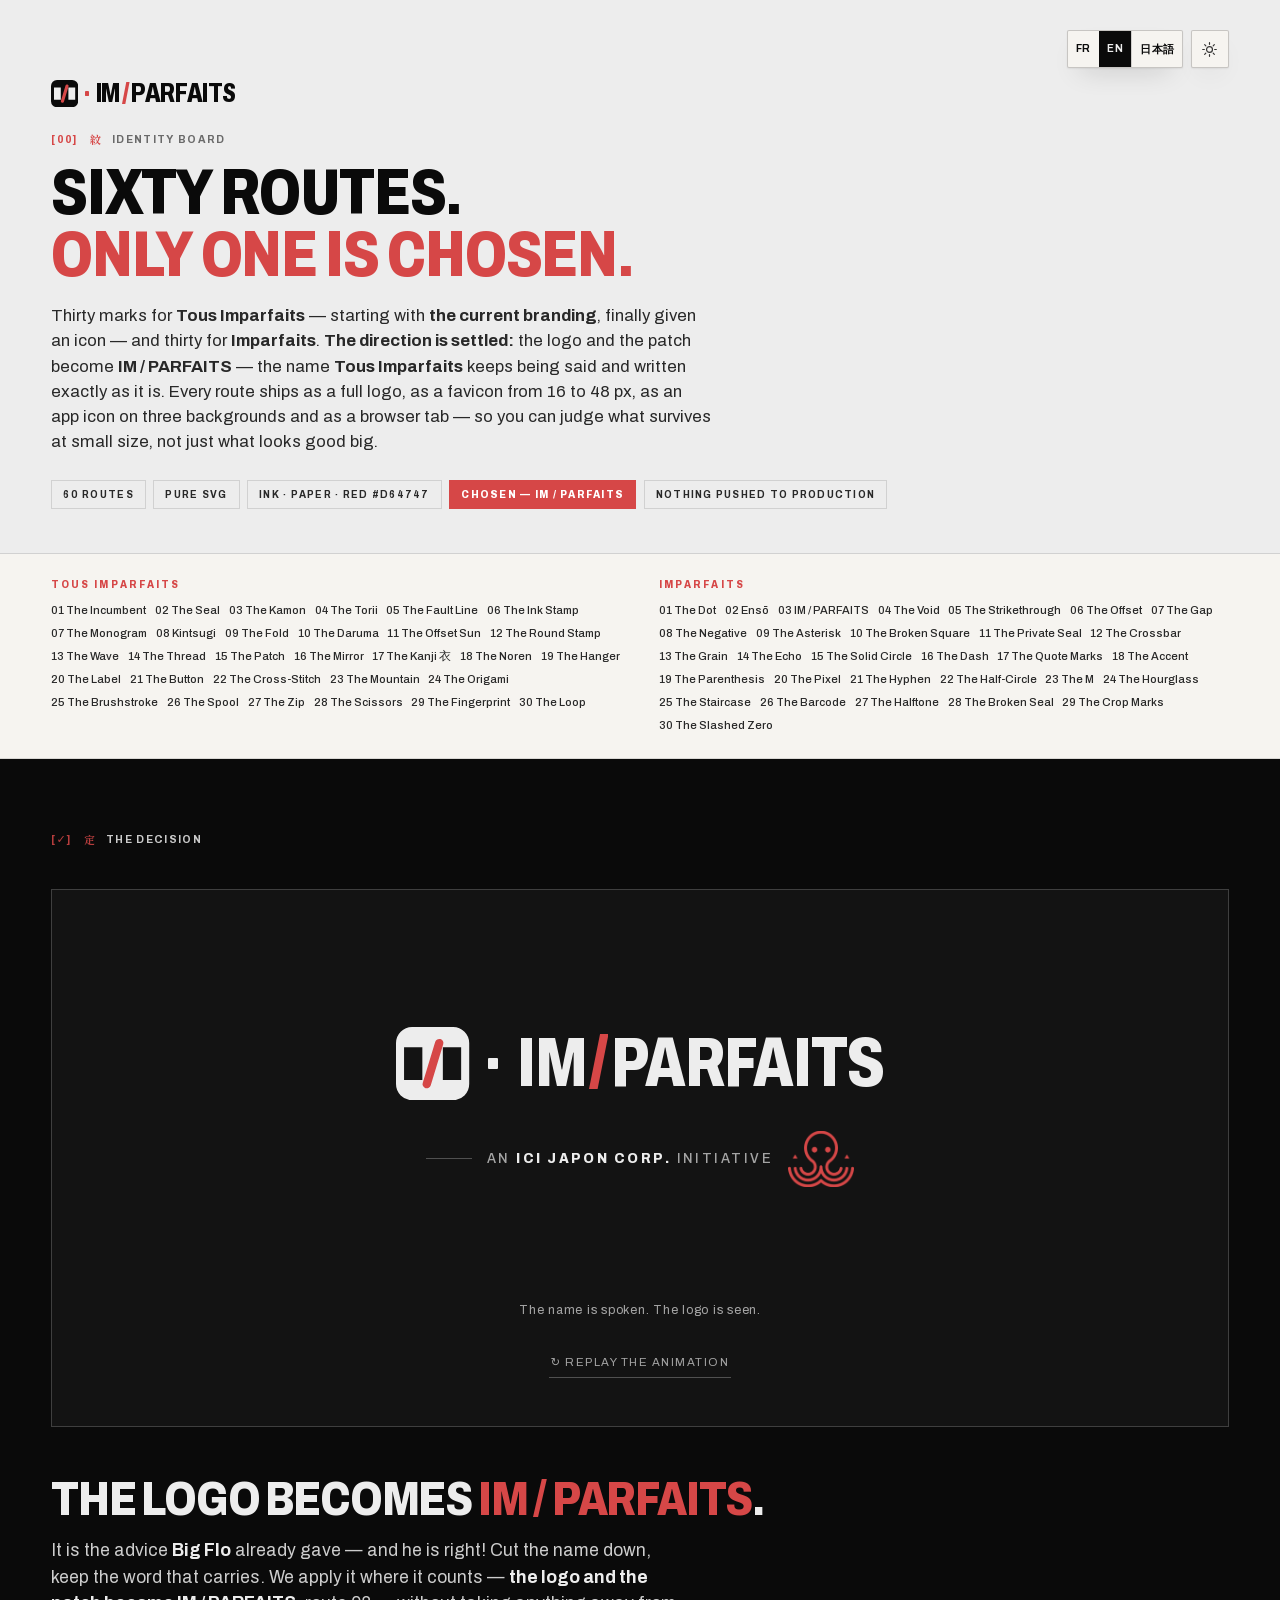
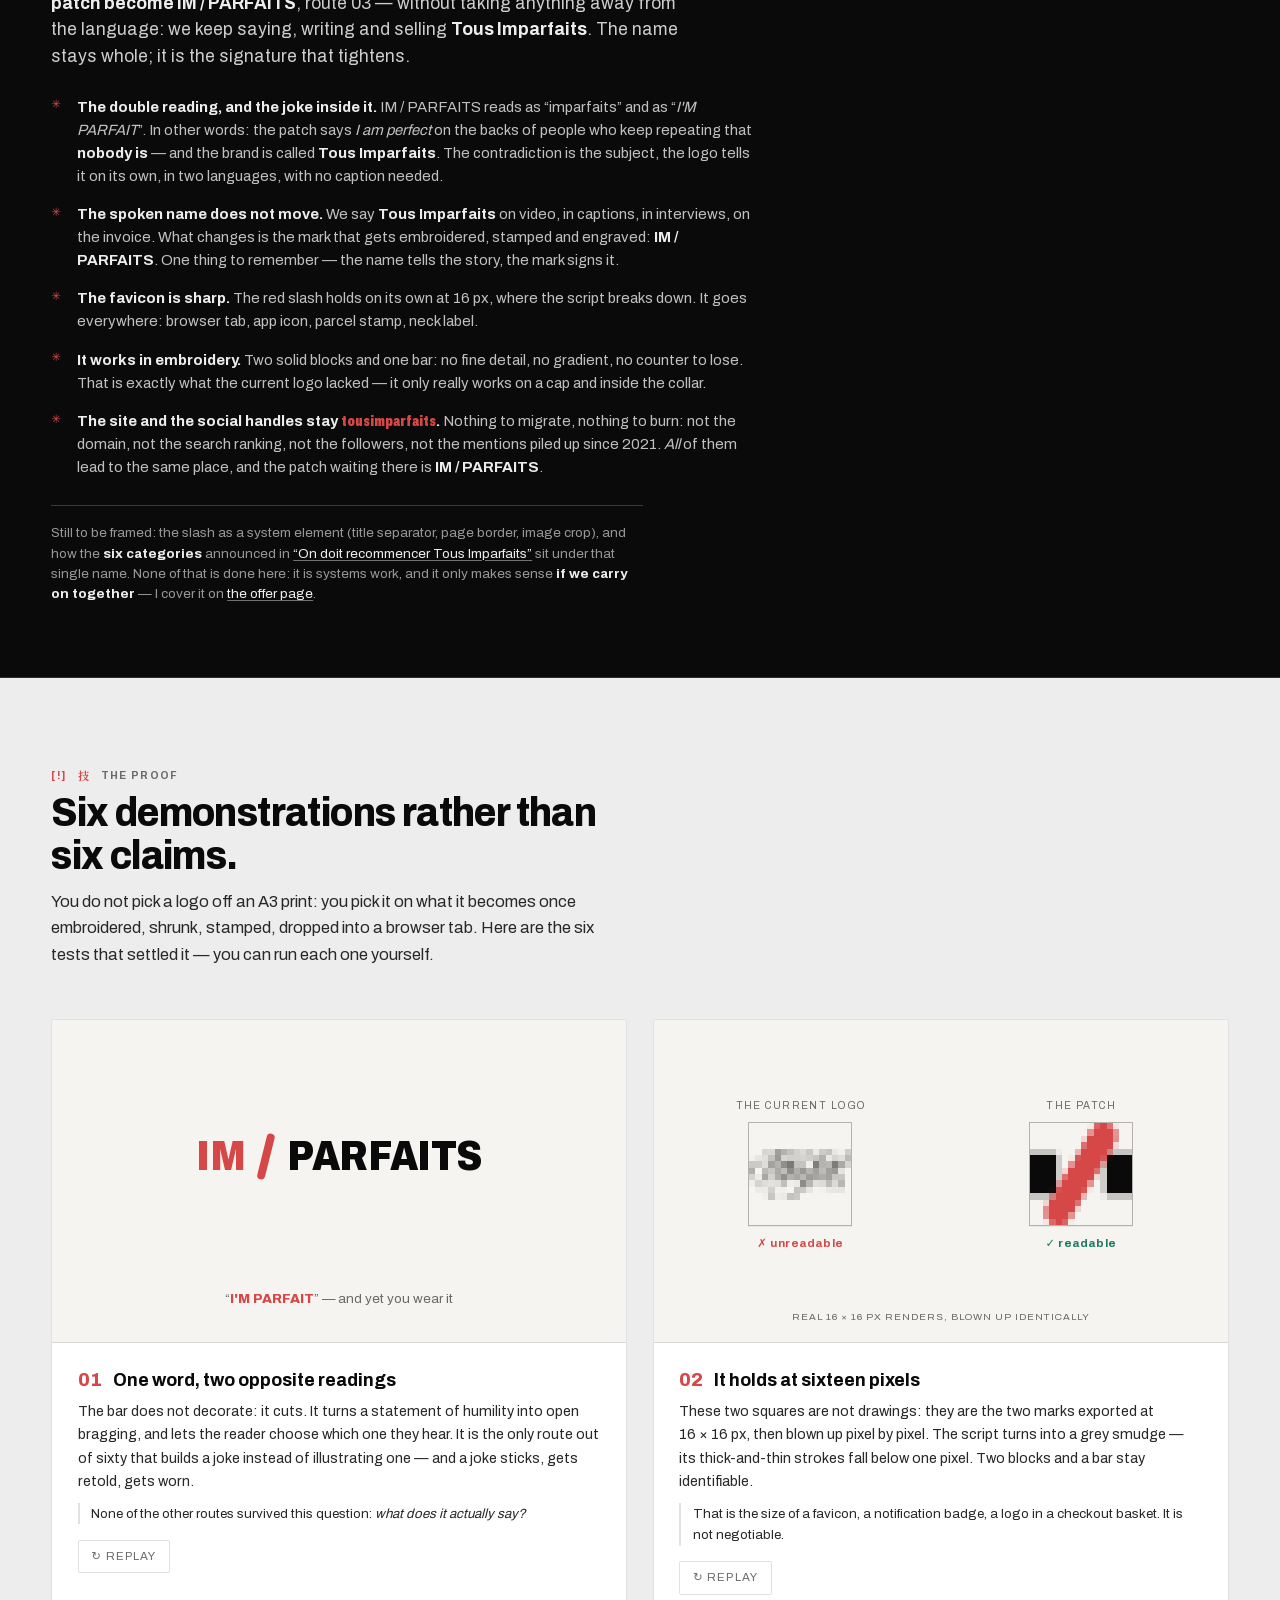
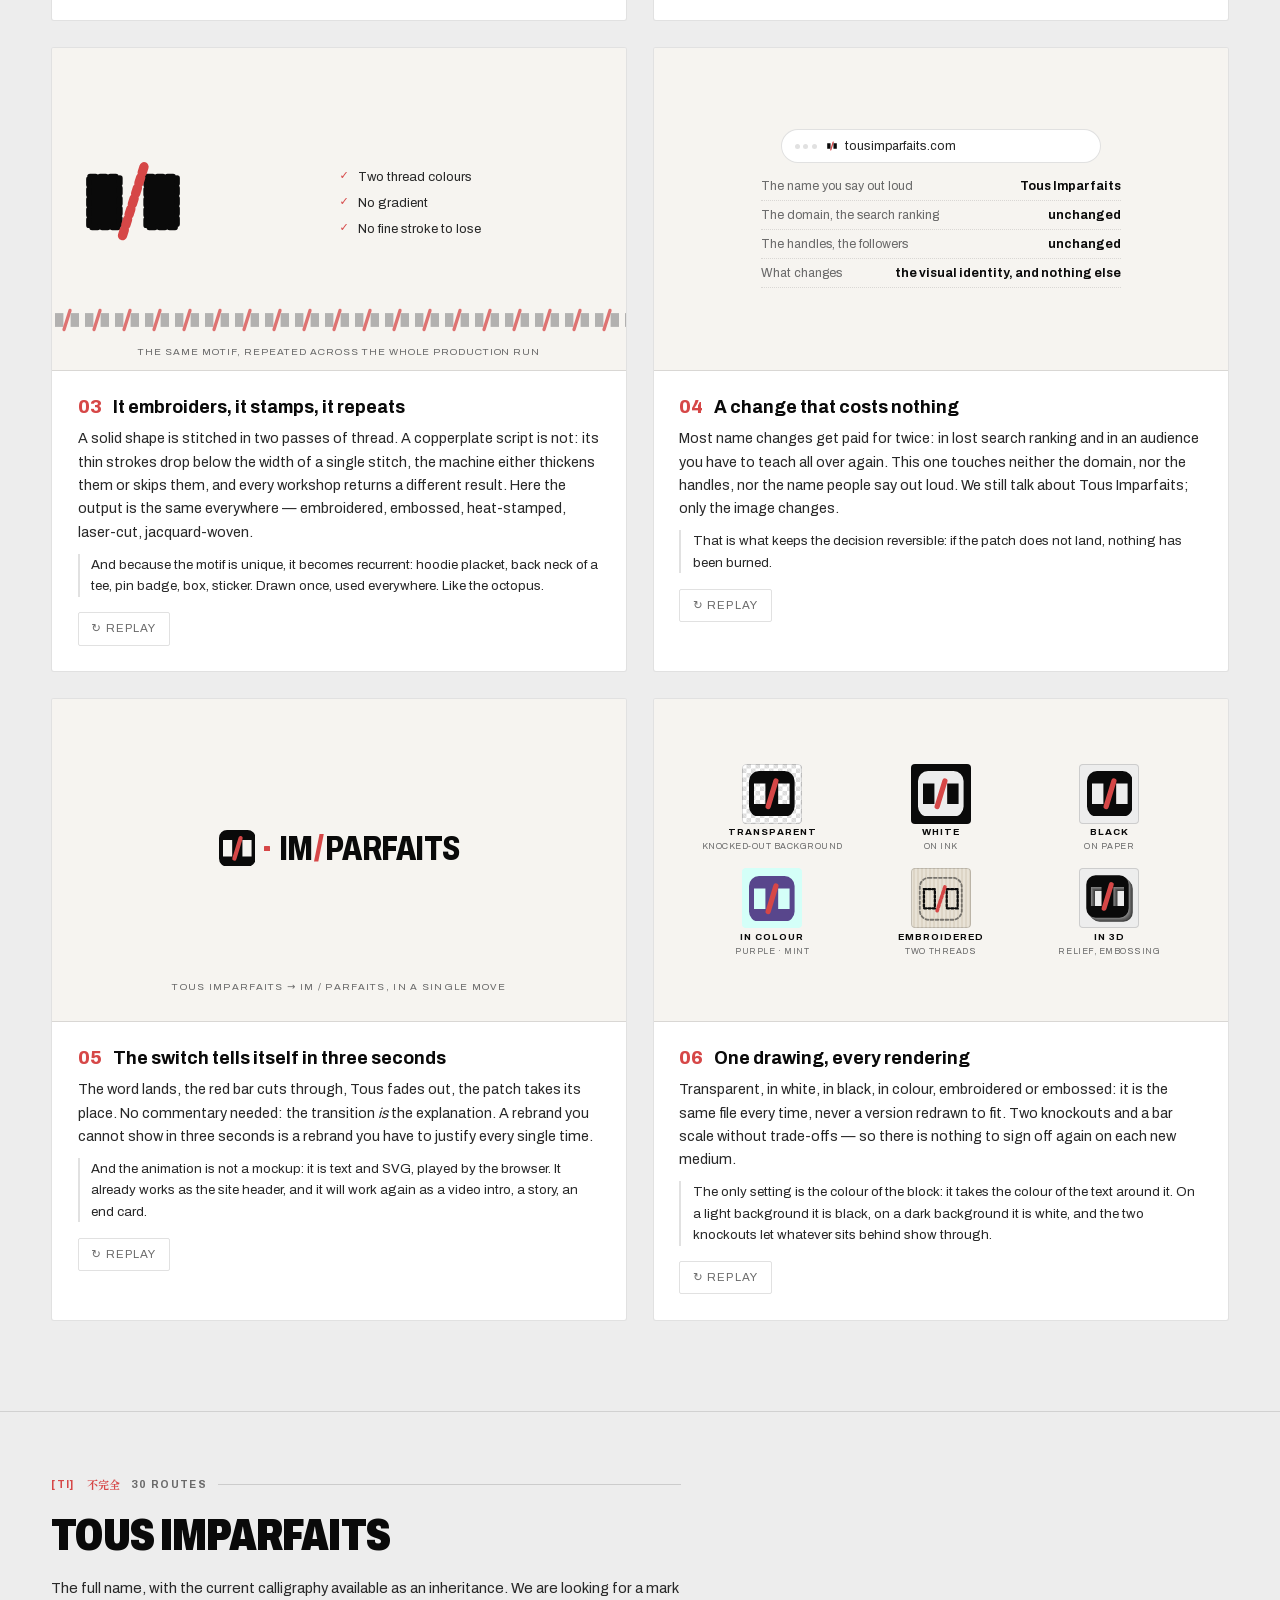
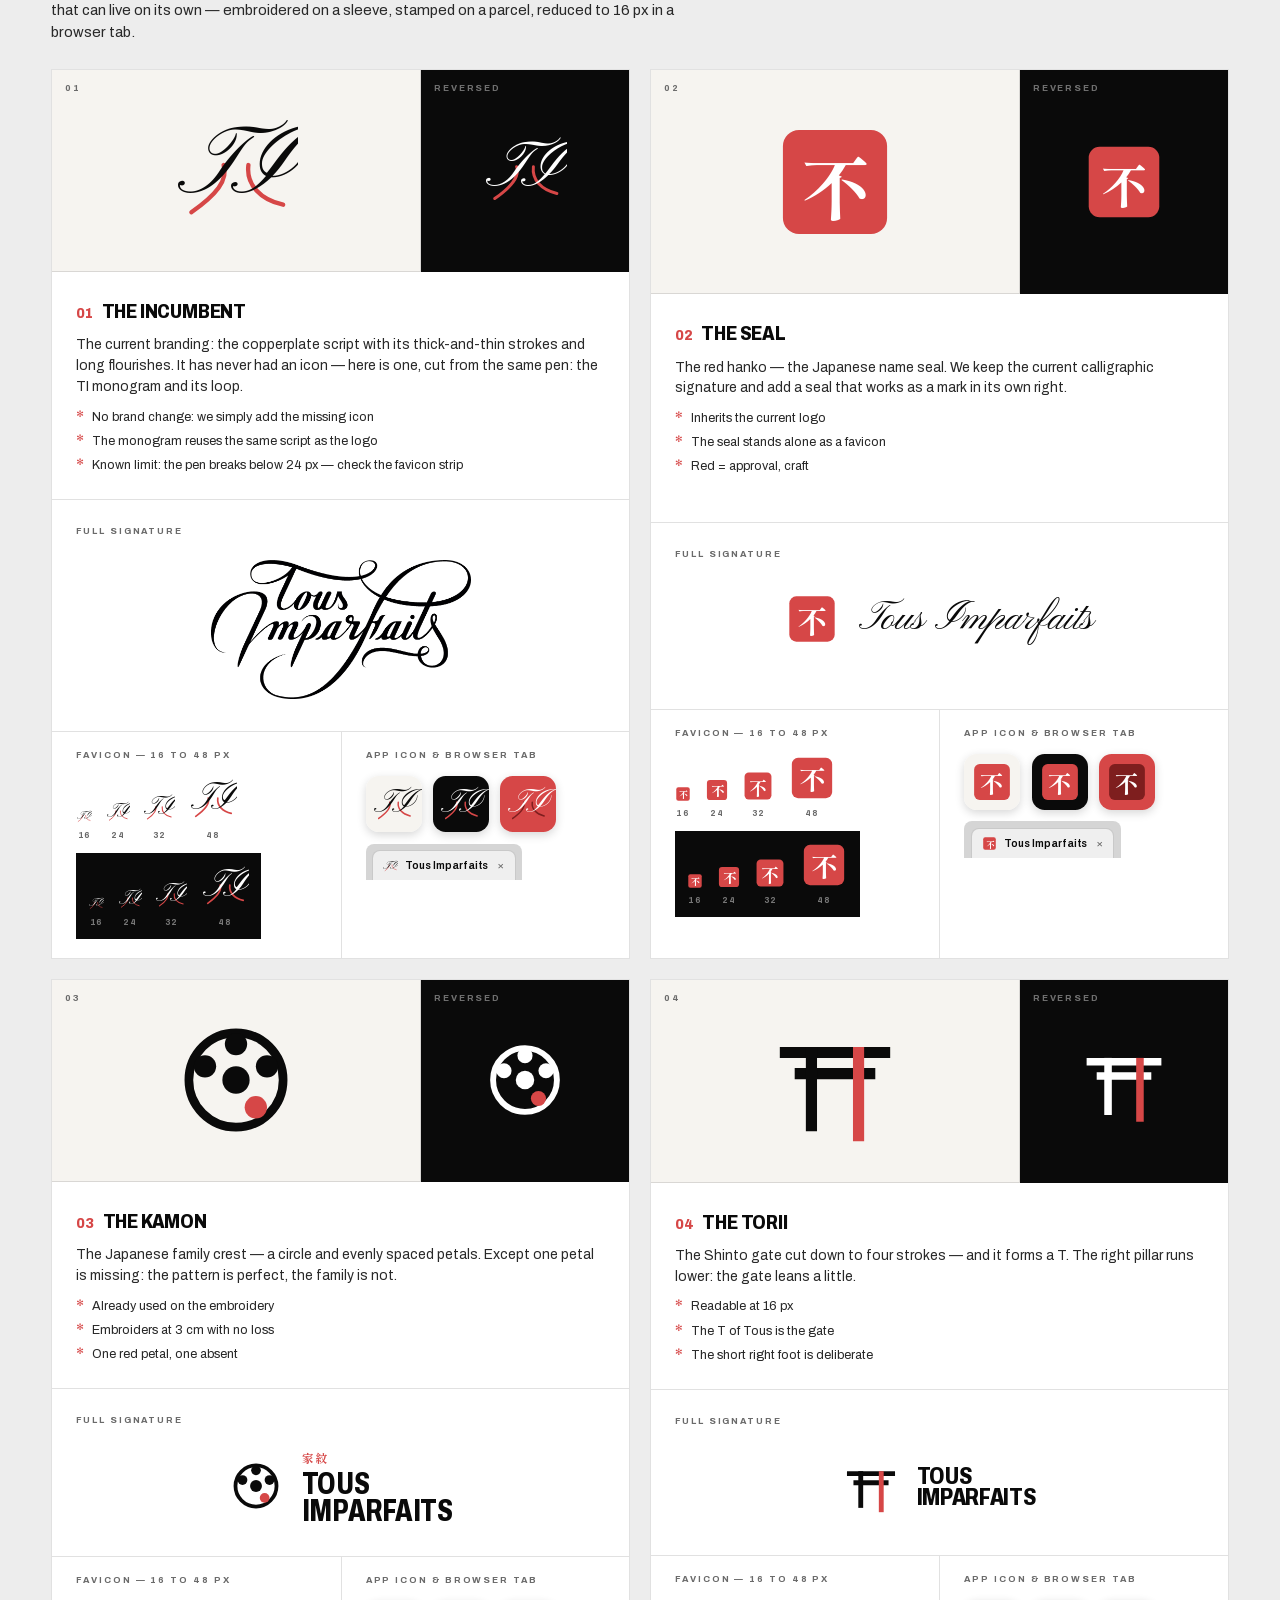
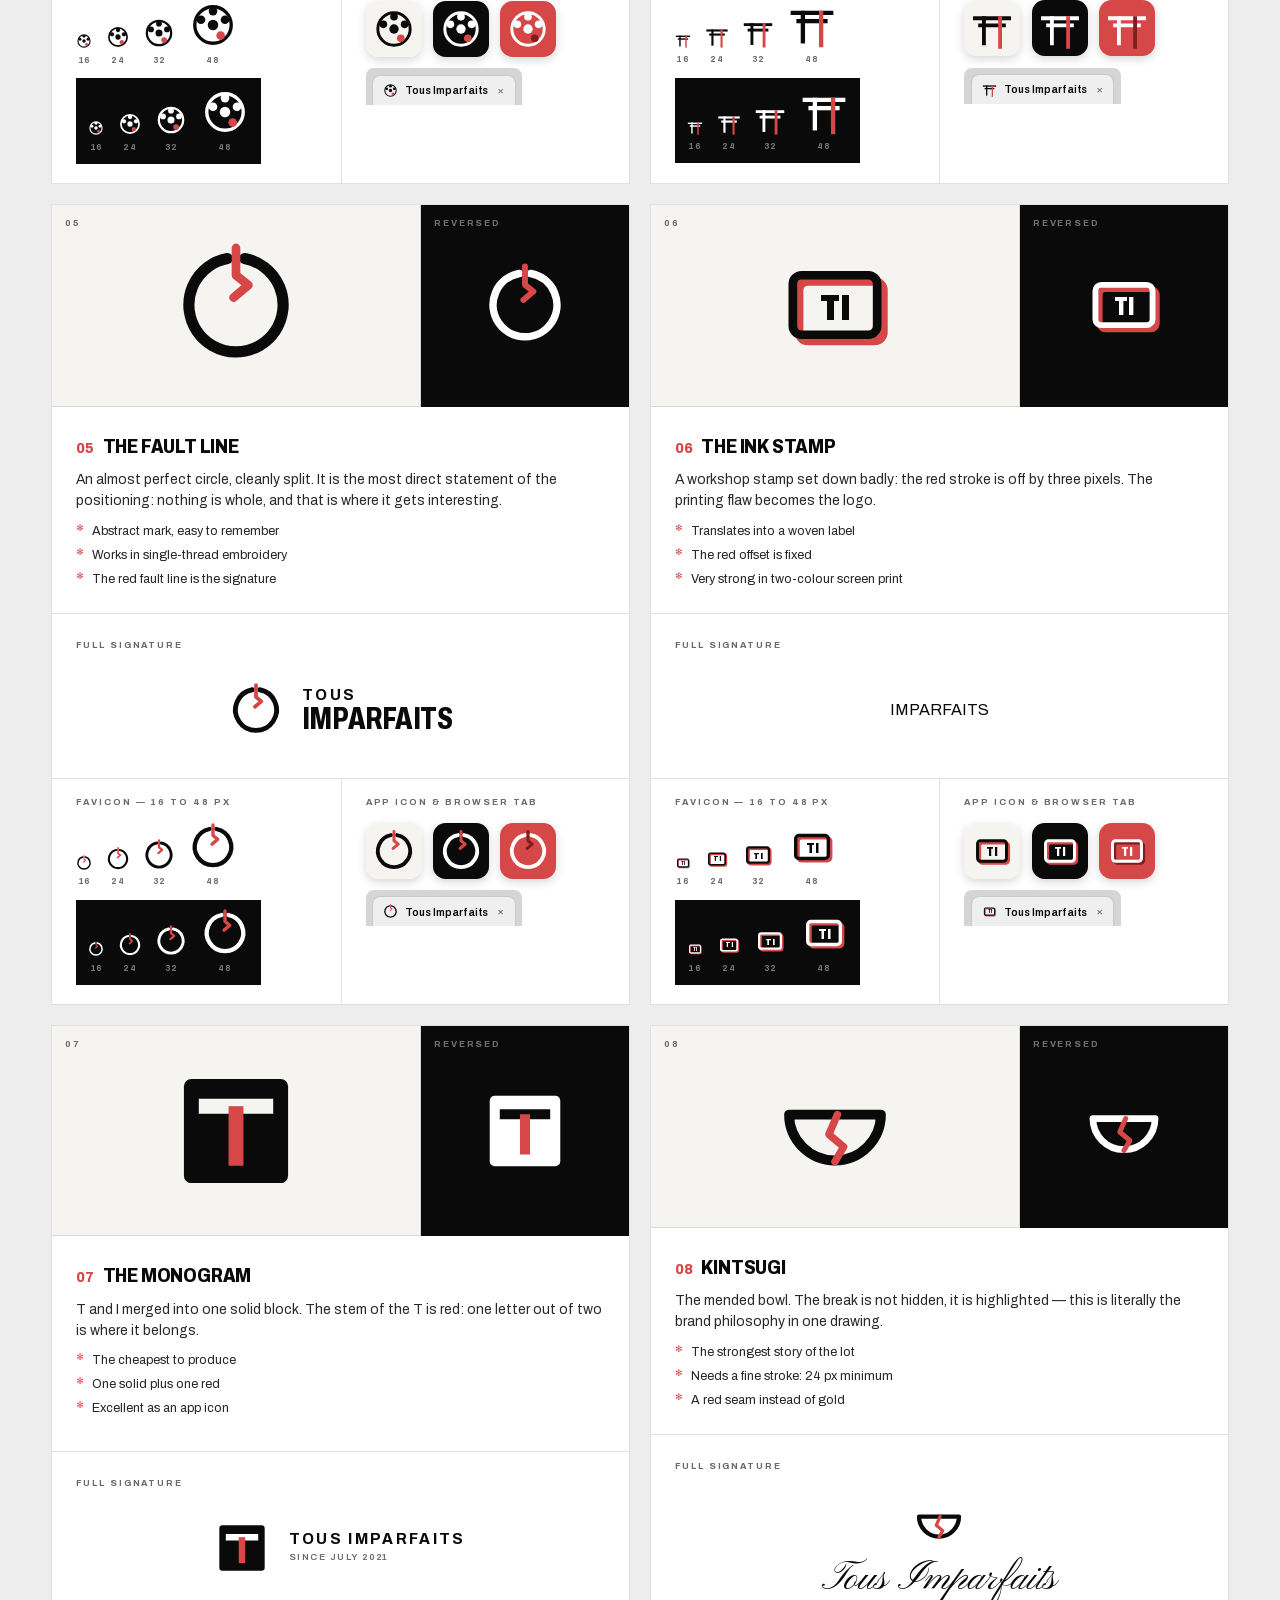
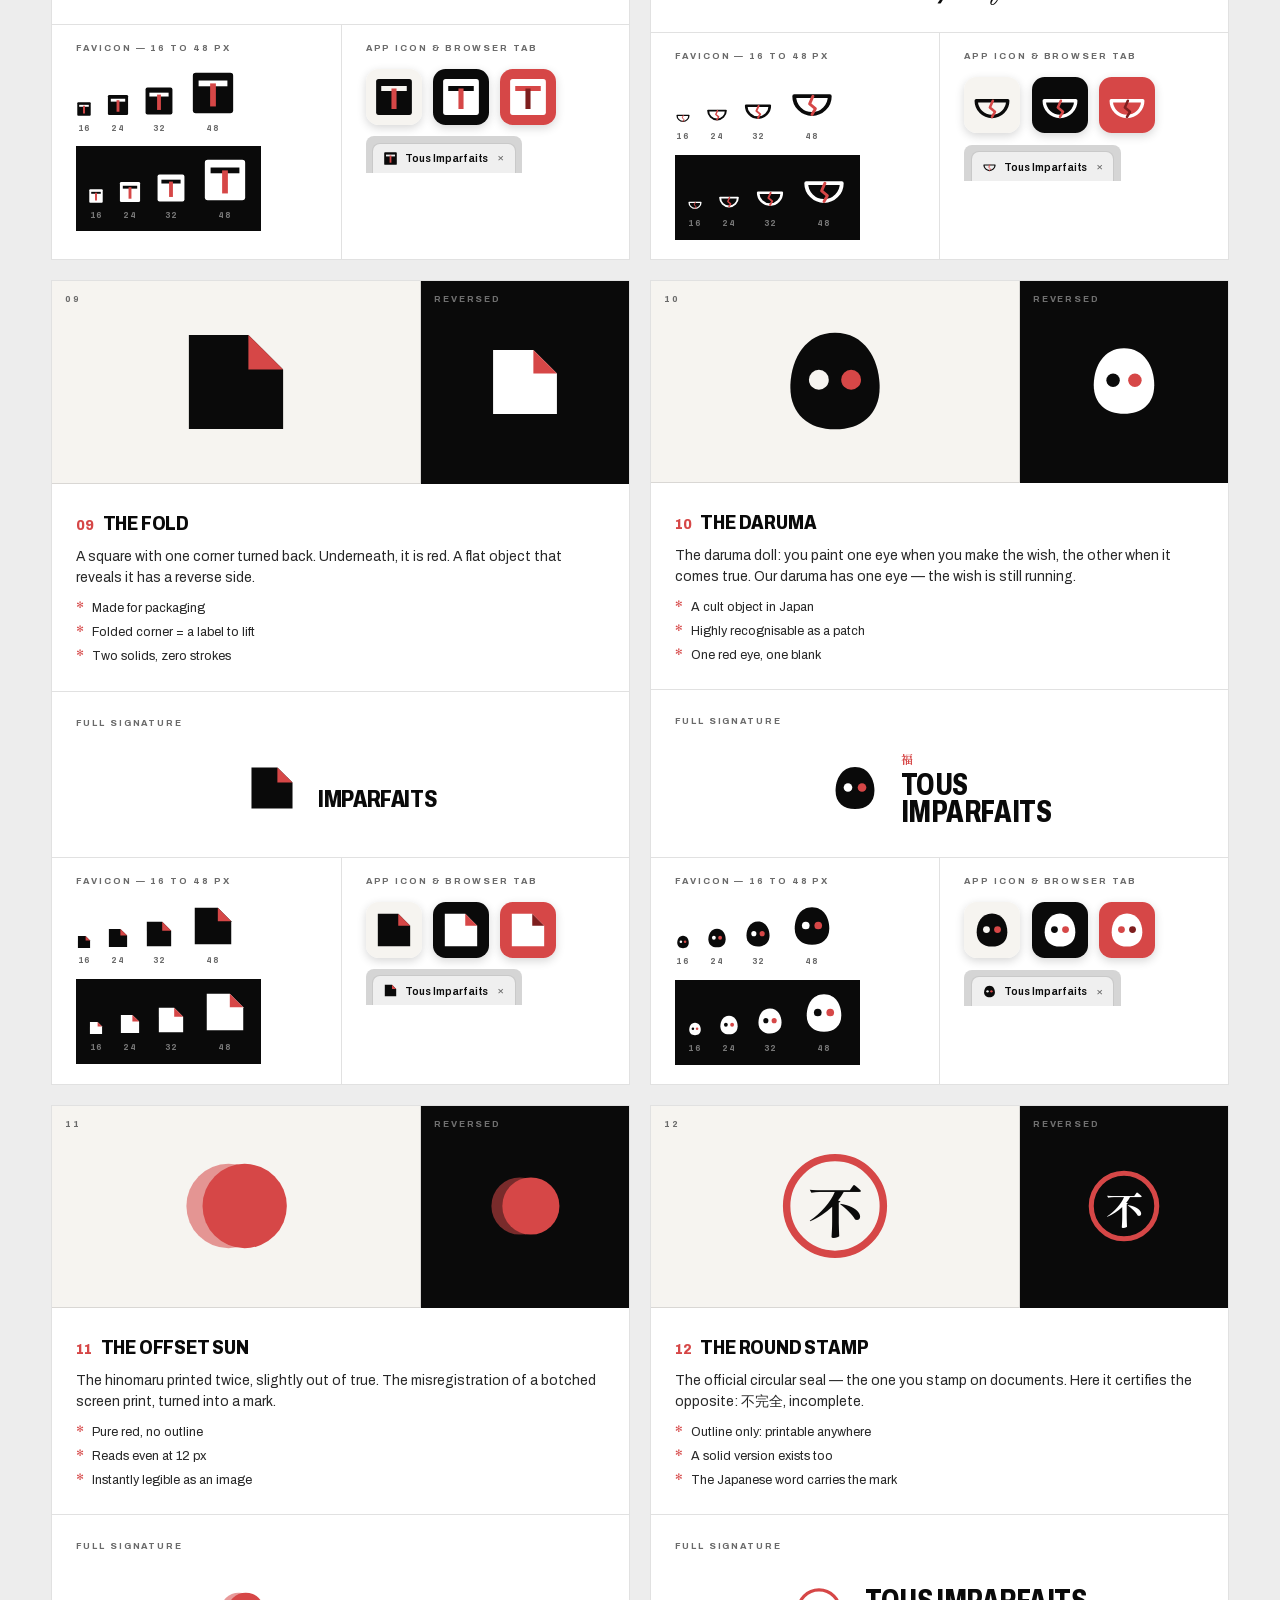
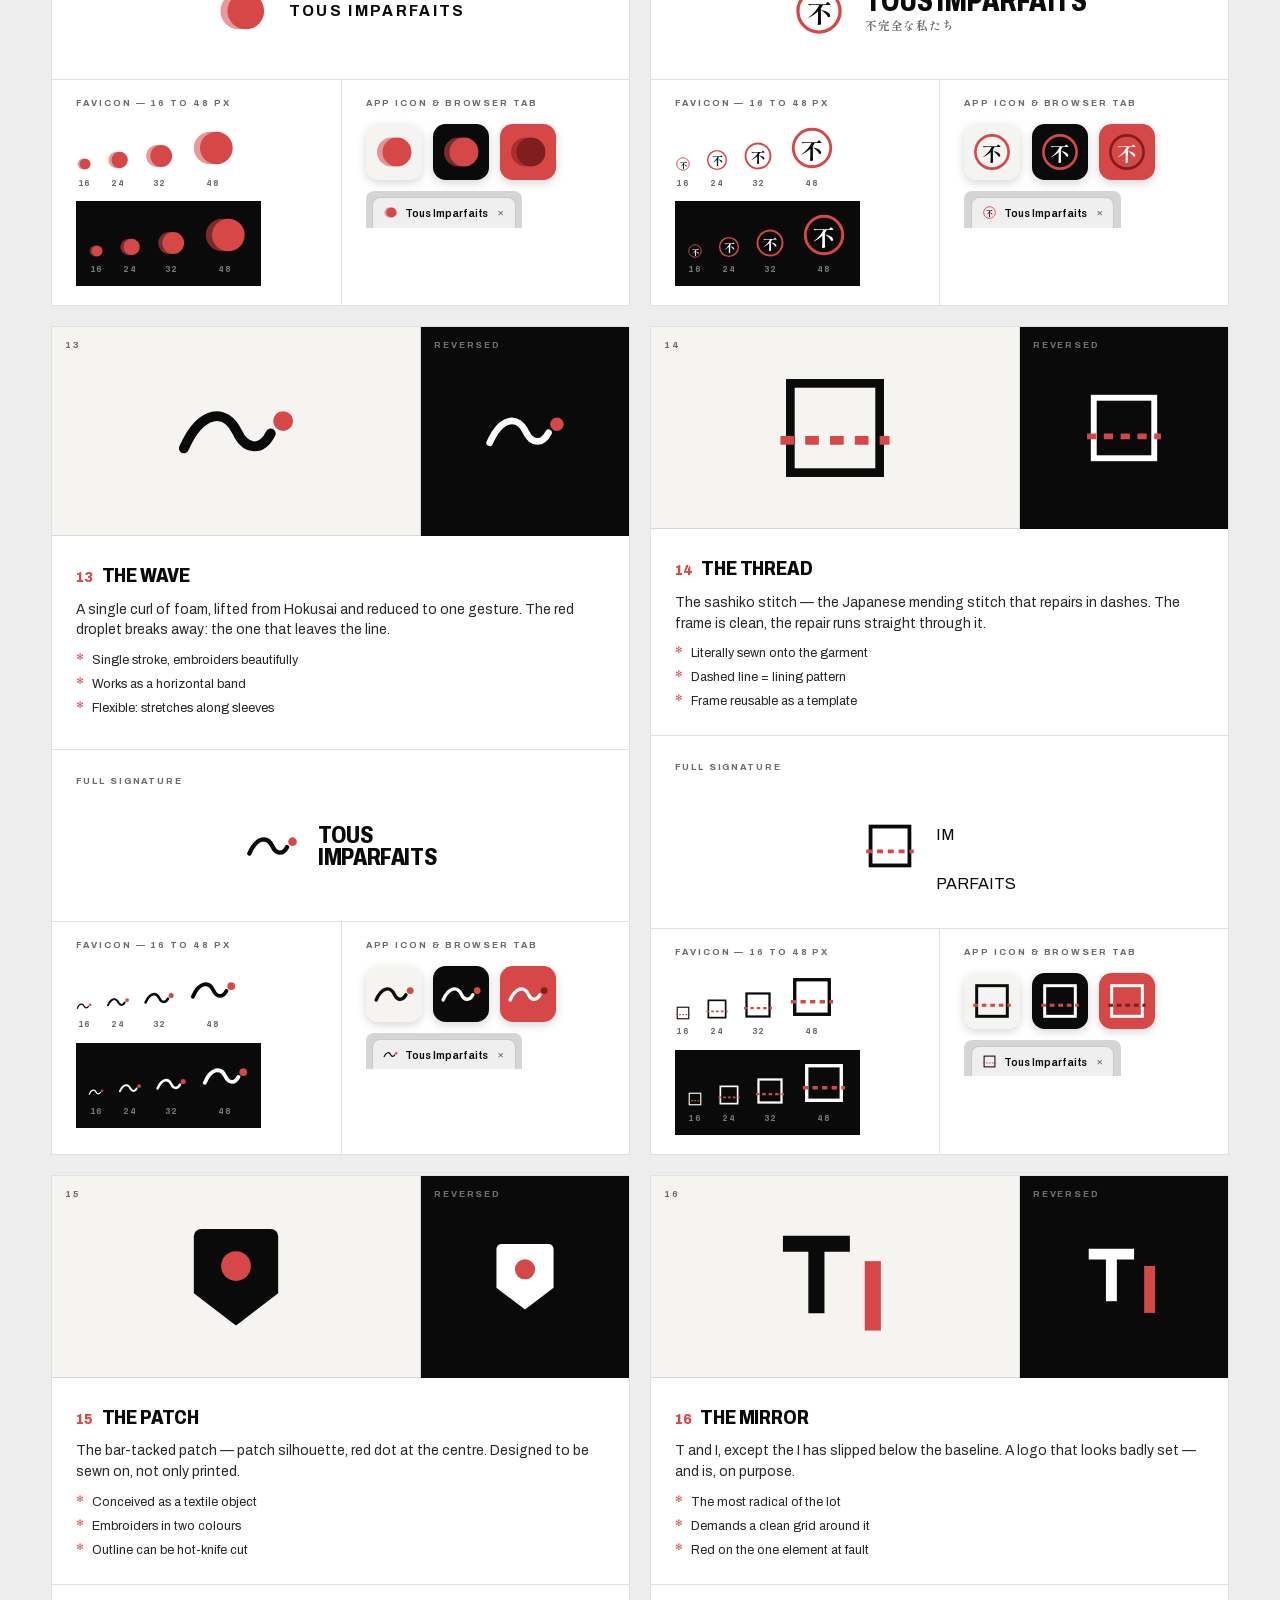
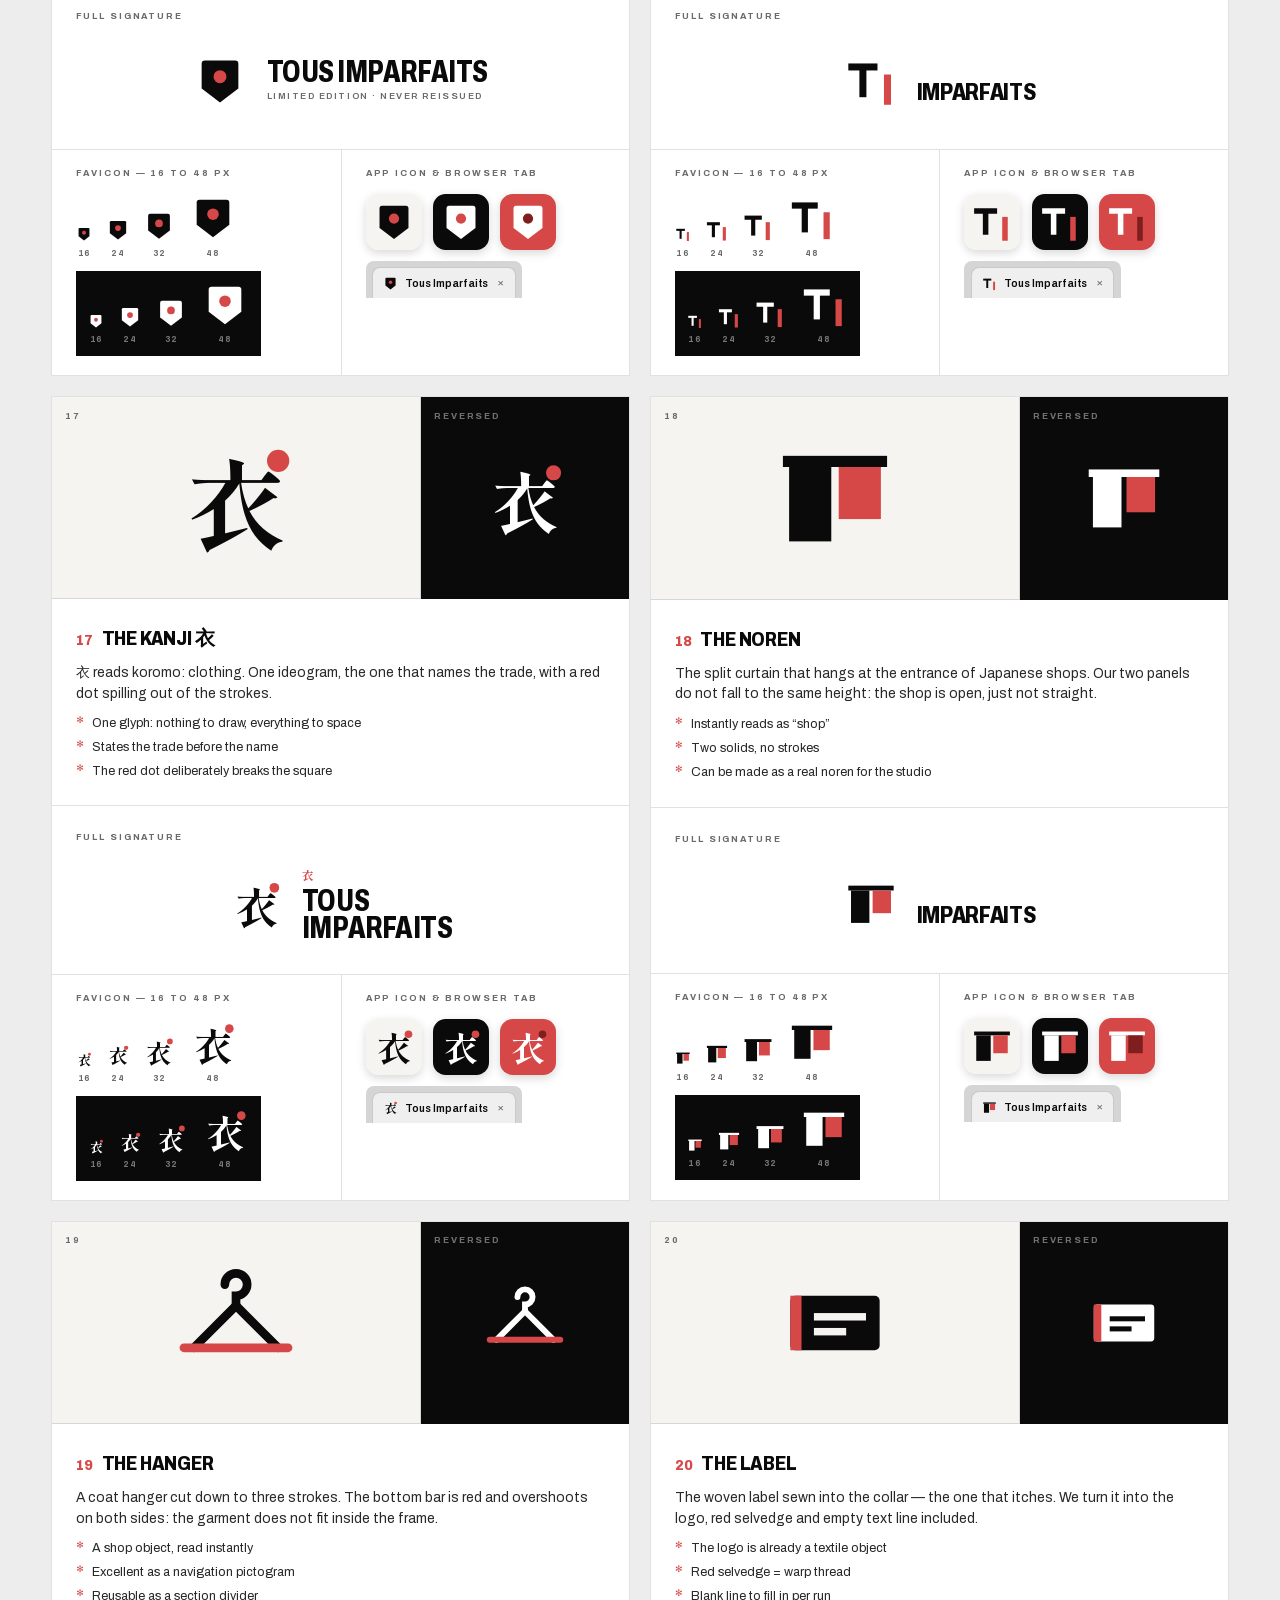
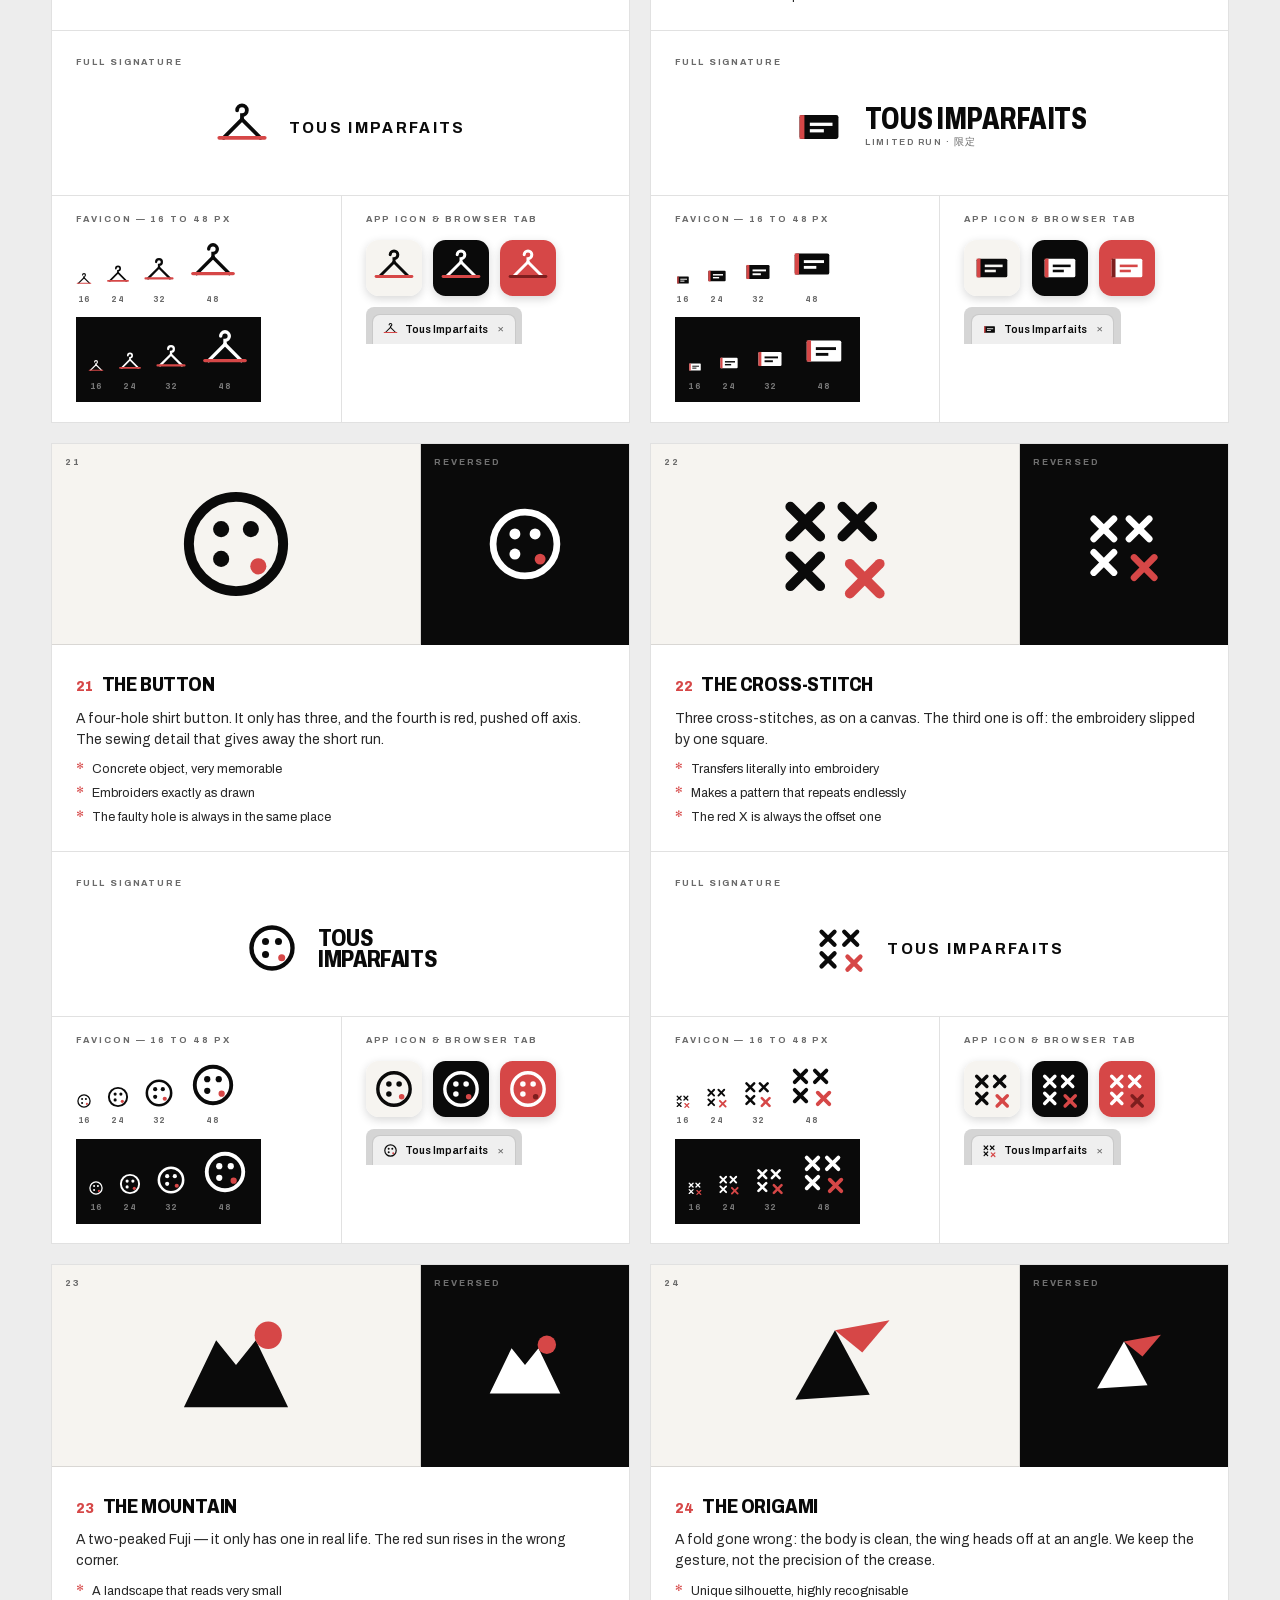
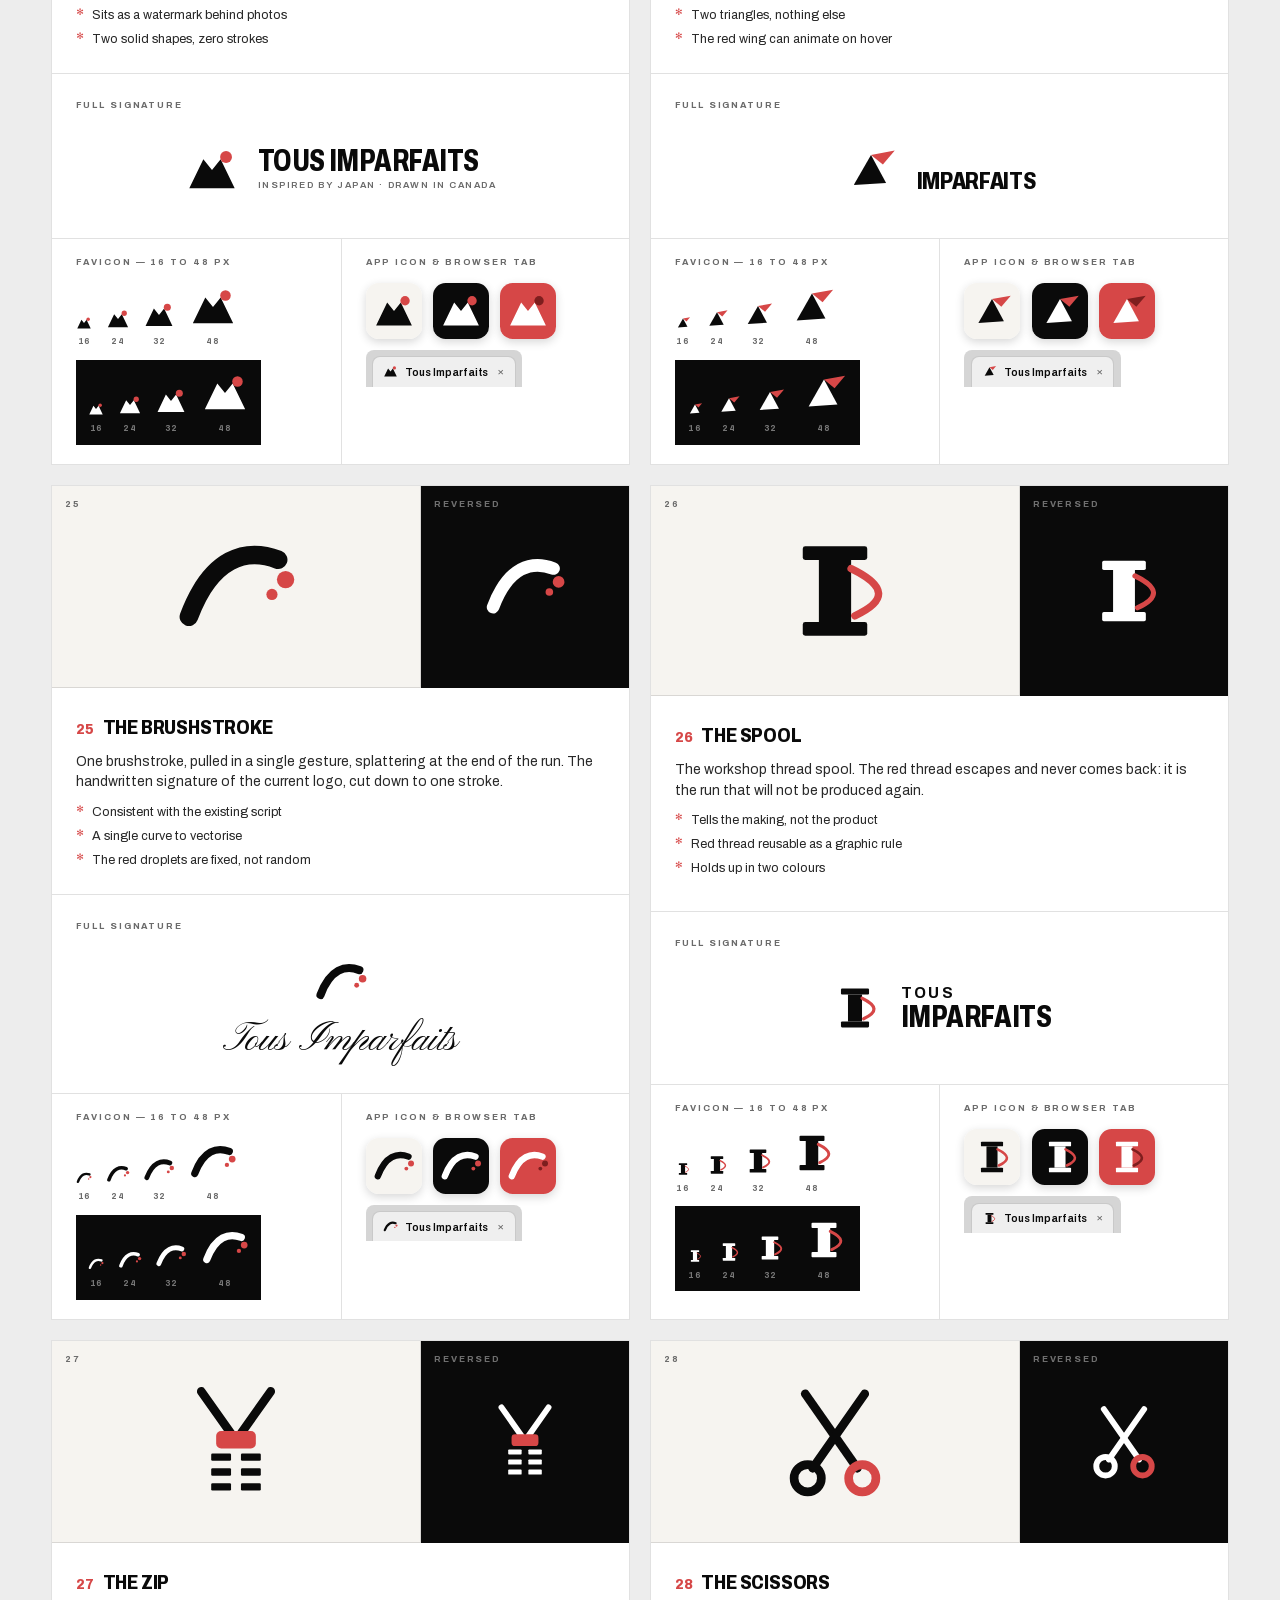
==== brand/index.html @ b6cc5c8e "Favicon : bande pleine hauteur, plus inclinee, blocs plus courts La bande rouge traverse tout le cad" ====
<!DOCTYPE html>
<html lang="fr" data-tc-light="#0a0a0a" data-tc-dark="#1c1c1c">
<head>
<meta charset="utf-8">
<script>/* theme pose avant le premier rendu : evite le flash clair */
(function(){var k=null;try{k=window['local'+'Storage'].getItem('ti-theme')}catch(e){}
if(k!=='dark'&&k!=='light'){k=(window.matchMedia&&window.matchMedia('(prefers-color-scheme: dark)').matches)?'dark':'light'}
document.documentElement.setAttribute('data-theme',k)}());</script>
<meta name="viewport" content="width=device-width, initial-scale=1">
<title>Tous Imparfaits — 60 pistes d'identité</title>
<meta name="description" content="Soixante pistes de logo, favicon et app icon : trente pour Tous Imparfaits, trente pour Imparfaits. Planche de travail, rien n'est appliqué au site.">
<meta name="robots" content="noindex, nofollow">
<link rel="icon" href="../assets/favicon.svg?v=6" type="image/svg+xml">
<link rel="icon" href="../assets/icons/favicon.ico?v=6" sizes="16x16 32x32 48x48">
<link rel="apple-touch-icon" href="../assets/icons/apple-touch-icon.png?v=5">
<meta name="theme-color" content="#0a0a0a">
<link rel="stylesheet" href="styles.css?v=27">
<link rel="stylesheet" href="../assets/tilogo.css?v=4">
<link rel="stylesheet" href="../assets/rebanim.css?v=4">
<link rel="stylesheet" href="../assets/pagei18n.css?v=3">
</head>
<body>
<div class="fontload" aria-hidden="true"><span class="jg">不完全私</span><span class="pinyon">Ti</span></div>

<header class="top">
  <div class="wrap">
    <span class="themeslot" data-theme-anchor aria-hidden="true"></span>
    <span class="tilogo tilogo--board" translate="no" aria-hidden="true" data-tilogo><span class="tilogo__mk"><svg viewBox="0 0 100 100" fill="none" aria-hidden="true" focusable="false"><path fill="currentColor" fill-rule="evenodd" d="M22 0H78A22 22 0 0 1 100 22V78A22 22 0 0 1 78 100H22A22 22 0 0 1 0 78V22A22 22 0 0 1 22 0ZM11 27.5H36V72.5H11ZM64 27.5H89V72.5H64Z"/><path d="M59 22 42 78" stroke="#d64747" stroke-width="11.5" stroke-linecap="round"/></svg></span><span class="tilogo__dot" aria-hidden="true"><i></i></span><span class="tilogo__t"><i>Tous</i></span><span class="tilogo__im">Im</span><span class="tilogo__sl"><i>/</i></span><span class="tilogo__pf">parfaits</span></span>
    <p class="eyebrow"><span class="n">[00]</span> <span class="jp">紋</span> Planche d'identité</p>
    <h1>Soixante pistes.<br><em>Une seule est retenue.</em></h1>
    <p class="lede">Trente marques pour <b>Tous Imparfaits</b> — dont, en première position, <b>le branding actuel</b> enfin doté d'une icône — et trente pour <b>Imparfaits</b>. <b>La direction est arbitrée :</b> le logo et l'écusson deviennent <b>IM / PARFAITS</b> — le nom <b>Tous Imparfaits</b>, lui, continue de se dire et de s'écrire. Chaque piste est livrée en logo complet, en favicon de 16 à 48 px, en app icon sur trois fonds et en onglet de navigateur — pour juger ce qui survit à la petite taille, pas seulement ce qui est joli en grand.</p>
    <div class="meta">
      <span class="tag">60 pistes</span><span class="tag">SVG pur</span><span class="tag">Encre · papier · rouge #d64747</span>
      <span class="tag tag--pick">Retenu — IM / PARFAITS</span><span class="tag">Rien n'est poussé en production</span>
    </div>
  </div>
</header>

<nav class="nav">
  <div class="wrap">
    <div class="nav__col"><span class="nav__h">Tous Imparfaits</span><div class="nav__links"><a href="#existant">01 L&#x27;Existant</a><a href="#hanko">02 Le Sceau</a><a href="#kamon">03 Le Kamon</a><a href="#torii">04 Le Torii</a><a href="#faille">05 La Faille</a><a href="#cachet">06 Le Cachet</a><a href="#mono">07 Le Monogramme</a><a href="#kintsugi">08 Kintsugi</a><a href="#pli">09 Le Pli</a><a href="#daruma">10 Le Daruma</a><a href="#soleil">11 Le Soleil Décalé</a><a href="#rond">12 Le Tampon Rond</a><a href="#vague">13 La Vague</a><a href="#fil">14 Le Fil</a><a href="#ecusson">15 L&#x27;Écusson</a><a href="#miroir">16 Le Miroir</a><a href="#kanji-i">17 Le Kanji 衣</a><a href="#noren">18 Le Noren</a><a href="#cintre">19 Le Cintre</a><a href="#etiquette">20 L&#x27;Étiquette</a><a href="#bouton">21 Le Bouton</a><a href="#croix">22 Le Point de Croix</a><a href="#mont">23 Le Mont</a><a href="#origami">24 L&#x27;Origami</a><a href="#pinceau">25 Le Pinceau</a><a href="#bobine">26 La Bobine</a><a href="#zip">27 Le Zip</a><a href="#ciseaux">28 Les Ciseaux</a><a href="#empreinte">29 L&#x27;Empreinte</a><a href="#boucle">30 La Boucle</a></div></div>
    <div class="nav__col"><span class="nav__h">Imparfaits</span><div class="nav__links"><a href="#point">01 Le Point</a><a href="#enso">02 Ensō</a><a href="#slash">03 IM / PARFAITS</a><a href="#vide">04 Le Vide</a><a href="#rature">05 La Rature</a><a href="#decalage">06 Le Décalage</a><a href="#manque">07 Le Manque</a><a href="#negatif">08 Le Négatif</a><a href="#asterisque">09 L&#x27;Astérisque</a><a href="#casse">10 Le Carré Cassé</a><a href="#sceau">11 Le Sceau Privé</a><a href="#barre">12 La Barre</a><a href="#grain">13 Le Grain</a><a href="#echo">14 L&#x27;Écho</a><a href="#plein">15 Le Cercle Plein</a><a href="#tiret">16 Le Tiret</a><a href="#guillemets">17 Les Guillemets</a><a href="#accent">18 L&#x27;Accent</a><a href="#parenthese">19 La Parenthèse</a><a href="#pixel">20 Le Pixel</a><a href="#union">21 Le Trait d&#x27;Union</a><a href="#demi">22 Le Demi-Cercle</a><a href="#lem">23 Le M</a><a href="#sablier">24 Le Sablier</a><a href="#escalier">25 L&#x27;Escalier</a><a href="#codebarres">26 Le Code-Barres</a><a href="#trame">27 La Trame</a><a href="#sceaucasse">28 Le Sceau Cassé</a><a href="#reperes">29 Les Repères</a><a href="#zero">30 Le Zéro Barré</a></div></div>
  </div>
</nav>

<section class="decide">
  <div class="wrap">
    <p class="eyebrow"><span class="n">[✓]</span> <span class="jp">定</span> La décision</p>
    <div class="decide__stage" data-reb-scene>
      <div class="rebframe" data-reb-frame>
        <div class="rebanim" id="rebanim" translate="no" aria-hidden="true" data-rebanim><span class="rebanim__badge"><svg viewBox="0 0 100 100" fill="none" aria-hidden="true" focusable="false"><path fill="currentColor" fill-rule="evenodd" d="M22 0H78A22 22 0 0 1 100 22V78A22 22 0 0 1 78 100H22A22 22 0 0 1 0 78V22A22 22 0 0 1 22 0ZM11 27.5H36V72.5H11ZM64 27.5H89V72.5H64Z"/><path d="M59 22 42 78" stroke="#d64747" stroke-width="11.5" stroke-linecap="round"/></svg></span><span class="rebanim__dot" aria-hidden="true"><i></i></span><span class="rebanim__tous"><i>Tous</i></span><span class="rebanim__im">Im</span><span class="rebanim__sl"><i>/</i></span><span class="rebanim__pf">parfaits</span>
        </div>
        <div class="rebijc" id="rebijc" aria-hidden="true" data-rebijc>
          <span class="rebijc__r" aria-hidden="true"></span>
          <span class="rebijc__t">Une initiative d’<b>Ici Japon Corp.</b></span>
          <span class="rebijc__m" aria-hidden="true"></span>
        </div>
      </div>
      <p class="rebanim__cap">Le nom se dit. Le logo se voit.</p>
      <button class="rebanim__replay" type="button" data-reb-replay><span aria-hidden="true">↻</span> Rejouer l’animation</button>
    </div>

    <div class="decide__grid">
      <div class="decide__body">
        <h2>Le logo devient <em>IM / PARFAITS</em>.</h2>
        <p class="decide__lede">C'est le conseil que <b>Big Flo</b> donnait déjà et il a raison ! Couper le nom, garder le mot qui porte. On l'applique là où ça compte — <b>le logo et l'écusson deviennent IM / PARFAITS</b>, piste 03 — sans rien retirer au langage : on continue de dire, d'écrire et de vendre <b>Tous Imparfaits</b>. Le nom reste entier, c'est la signature qui se resserre.</p>
        <ul class="decide__why">
          <li><b>La double lecture, et la blague qu'elle porte.</b> IM / PARFAITS se lit «&#8239;imparfaits&#8239;» et «&#8239;<i>I'M PARFAIT</i>&#8239;». Autrement dit : l'écusson affiche <i>je suis parfait</i> sur le dos de gens qui répètent que <b>personne ne l'est</b> — et la marque s'appelle <b>Tous Imparfaits</b>. La contradiction est le sujet, le logo la dit tout seul, en deux langues, sans notice.</li>
          <li><b>Le nom parlé ne bouge pas.</b> On dit <b>Tous Imparfaits</b> en vidéo, en légende, en interview, sur la facture. Ce qui change, c'est la marque brodée, tamponnée, gravée : <b>IM / PARFAITS</b>. Une seule chose à retenir — le nom raconte, le mark signe.</li>
          <li><b>Le favicon est net.</b> La barre oblique rouge tient seule à 16 px, là où l'anglaise casse. Elle passe partout : onglet, app icon, tampon de colis, étiquette de col.</li>
          <li><b>Ça se brode.</b> Deux blocs pleins et une barre : aucun détail fin, aucun dégradé, aucun contre-poinçon à perdre. C'est exactement ce qui manquait au logo actuel, qui ne fonctionne bien que sur casquette et dans le col.</li>
          <li><b>Le site et les réseaux restent <span class="mono">tousimparfaits</span>.</b> Rien à migrer, rien à brûler : ni le domaine, ni le référencement, ni les abonnés, ni les mentions accumulées depuis 2021. <i>Tous</i> mènent au même endroit, et l'écusson qui les attend là-bas est <b>IM / PARFAITS</b>.</li>
        </ul>
        <p class="decide__next">À cadrer ensuite : la barre oblique comme élément de système (séparateur de titres, bordure de page, coupe des visuels), et la répartition des <b>six catégories</b> annoncées dans <a href="https://www.youtube.com/watch?v=OPY3aPZYZRU" rel="noopener" target="_blank">« On doit recommencer Tous Imparfaits »</a> sous ce nom unique. Rien de tout ça n'est fait ici : c'est du travail de système, et ça n'a de sens que <b>si on continue l'aventure ensemble</b> — j'en parle sur <a href="../offre/">la page offre</a>.</p>
      </div>
    </div>
  </div>
</section>


<section class="pvs" id="preuves">
  <div class="wrap">
    <div class="pvs__head">
      <p class="eyebrow"><span class="n">[!]</span> <span class="jp">技</span> Les preuves</p>
      <h2>Six démonstrations, plutôt que six affirmations.</h2>
      <p class="pvs__lede">Un logo ne se choisit pas sur une planche imprimée en A3 : il se choisit sur ce qu'il devient une fois brodé, réduit, tamponné, mis dans un onglet. Voici les six tests qui ont tranché — chacun se rejoue.</p>
    </div>

    <div class="pvs__grid">

      <!-- ── 01 · la double lecture ── -->
      <article class="pv" data-pv="lecture">
        <div class="pv__scene" aria-hidden="true">
          <div class="pv__stage pv-lec">
            <div class="pv-lec__word">
              <span class="pv-lec__tous"><i>TOUS</i></span><span class="pv-lec__im">IM</span><span class="pv-lec__bar"></span><span class="pv-lec__pa">PARFAITS</span>
            </div>
            <div class="pv-lec__reads">
              <span class="pv-lec__r pv-lec__r--a">« imparfaits » — personne ne l'est</span>
              <span class="pv-lec__r pv-lec__r--b">«&nbsp;<b>I'M PARFAIT</b>&nbsp;» — et pourtant on l'affiche</span>
            </div>
          </div>
        </div>
        <div class="pv__body">
          <h3><span class="pv__n">01</span> Un seul mot, deux lectures opposées</h3>
          <p>La barre ne décore pas : elle coupe. Elle transforme un constat d'humilité en vantardise assumée, et laisse le lecteur choisir laquelle il entend. C'est la seule piste des soixante qui fabrique une blague au lieu de l'illustrer — et une blague se retient, se raconte, se porte.</p>
          <p class="pv__note">Aucune des autres pistes ne survivait à cette question&nbsp;: <i>qu'est-ce que ça dit&nbsp;?</i></p>
          <button type="button" class="pv__replay" data-replay>↻ Rejouer</button>
        </div>
      </article>

      <!-- ── 02 · le test des 16 px ── -->
      <article class="pv" data-pv="px">
        <div class="pv__scene" aria-hidden="true">
          <div class="pv__stage pv-px">
            <div class="pv-px__col">
              <span class="pv-px__lab">Le logo actuel</span>
              <span class="pv-px__zoom"><img src="assets/px-avant.png" width="16" height="16" alt=""></span>
              <span class="pv-px__verdict pv-px__verdict--no">✗ illisible</span>
            </div>
            <div class="pv-px__col">
              <span class="pv-px__lab">L'écusson</span>
              <span class="pv-px__zoom"><img src="assets/px-apres.png?v=2" width="16" height="16" alt=""></span>
              <span class="pv-px__verdict pv-px__verdict--ok">✓ lisible</span>
            </div>
            <span class="pv-px__cap">Rendus réels à 16&nbsp;×&nbsp;16&nbsp;px, agrandis à l'identique</span>
          </div>
        </div>
        <div class="pv__body">
          <h3><span class="pv__n">02</span> Ça tient à seize pixels</h3>
          <p>Ces deux carrés ne sont pas des dessins&nbsp;: ce sont les deux marques exportées en 16&nbsp;×&nbsp;16&nbsp;px, puis agrandies pixel par pixel. L'anglaise devient une tache grise — ses pleins et déliés tombent sous la taille d'un pixel. Deux blocs et une barre, eux, restent identifiables.</p>
          <p class="pv__note">C'est la taille d'un favicon, d'une pastille de notification, d'un logo dans un panier de paiement. Elle n'est pas négociable.</p>
          <button type="button" class="pv__replay" data-replay>↻ Rejouer</button>
        </div>
      </article>

      <!-- ── 03 · la broderie ── -->
      <article class="pv" data-pv="brode">
        <div class="pv__scene" aria-hidden="true">
          <div class="pv__stage pv-br">
            <svg class="pv-br__svg" viewBox="0 0 100 100">
              <g class="pv-br__st">
                <rect x="10" y="27" width="28" height="46" rx="1"/>
                <rect x="62" y="27" width="28" height="46" rx="1"/>
                <line x1="60" y1="18" x2="40" y2="82" class="pv-br__slash"/>
              </g>
            </svg>
            <ul class="pv-br__chk">
              <li>Deux couleurs de fil</li>
              <li>Aucun dégradé</li>
              <li>Aucun trait fin à perdre</li>
            </ul>
            <div class="pv-br__tile"></div>
            <span class="pv-br__cap">Le même motif, répété sur toute la production</span>
          </div>
        </div>
        <div class="pv__body">
          <h3><span class="pv__n">03</span> Ça se brode, ça se tamponne, ça se répète</h3>
          <p>Un aplat se pique en deux passes de fil. Une anglaise, non&nbsp;: ses déliés descendent sous l'épaisseur d'un point, la machine les épaissit ou les saute, et chaque atelier rend un résultat différent. Ici, le rendu est le même partout — brodé, gaufré, tamponné à chaud, découpé au laser, tissé en jacquard.</p>
          <p class="pv__note">Et comme le motif est unique, il devient récurrent&nbsp;: patte de hoodie, nuque de tee, pin's, carton, sticker. Dessiné une fois, décliné partout. Comme le poulpe.</p>
          <button type="button" class="pv__replay" data-replay>↻ Rejouer</button>
        </div>
      </article>

      <!-- ── 04 · le coût du changement ── -->
      <article class="pv" data-pv="cout">
        <div class="pv__scene" aria-hidden="true">
          <div class="pv__stage pv-ct">
            <div class="pv-ct__bar">
              <span class="pv-ct__dots"><i></i><i></i><i></i></span>
              <span class="pv-ct__url"><b class="pv-ct__ico"></b><span class="pv-ct__txt">tousimparfaits.com</span></span>
            </div>
            <ul class="pv-ct__rows">
              <li><span>Le nom qu'on prononce</span><em>Tous Imparfaits</em></li>
              <li><span>Le domaine, le référencement</span><em>inchangés</em></li>
              <li><span>Les identifiants, les abonnés</span><em>inchangés</em></li>
              <li class="pv-ct__chg"><span>Ce qui change</span><em>uniquement l’identité visuelle</em></li>
            </ul>
          </div>
        </div>
        <div class="pv__body">
          <h3><span class="pv__n">04</span> Un changement qui ne coûte rien</h3>
          <p>La plupart des refontes de nom se paient deux fois&nbsp;: en référencement perdu et en public à réapprendre. Celle-ci ne touche ni le domaine, ni les identifiants, ni le nom qu'on dit à l'oral. On parle toujours de <b>Tous Imparfaits</b>&nbsp;; seule l'image change.</p>
          <p class="pv__note">C'est ce qui rend la décision réversible&nbsp;: si l'écusson ne prend pas, rien n'a été brûlé.</p>
          <button type="button" class="pv__replay" data-replay>↻ Rejouer</button>
        </div>
      </article>


      <!-- ── 05 · l'animation de bascule ── -->
      <article class="pv pv--an" data-reb-scene>
        <div class="pv__scene" aria-hidden="true">
          <div class="pv__stage pv-an">
            <div class="rebframe pv-an__frame" data-reb-frame>
              <div class="rebanim" id="rebanim-pv" translate="no" aria-hidden="true" data-rebanim><span class="rebanim__badge"><svg viewBox="0 0 100 100" fill="none" aria-hidden="true" focusable="false"><path fill="currentColor" fill-rule="evenodd" d="M22 0H78A22 22 0 0 1 100 22V78A22 22 0 0 1 78 100H22A22 22 0 0 1 0 78V22A22 22 0 0 1 22 0ZM11 27.5H36V72.5H11ZM64 27.5H89V72.5H64Z"/><path d="M59 22 42 78" stroke="#d64747" stroke-width="11.5" stroke-linecap="round"/></svg></span><span class="rebanim__dot" aria-hidden="true"><i></i></span><span class="rebanim__tous"><i>Tous</i></span><span class="rebanim__im">Im</span><span class="rebanim__sl"><i>/</i></span><span class="rebanim__pf">parfaits</span>
              </div>
            </div>
            <span class="pv-an__cap">Tous Imparfaits → IM / PARFAITS, en un seul geste</span>
          </div>
        </div>
        <div class="pv__body">
          <h3><span class="pv__n">05</span> La bascule se raconte en trois secondes</h3>
          <p>Le mot se pose, la barre rouge vient couper, <b>Tous</b> s'efface, l'écusson arrive à sa place. Aucun commentaire n'est nécessaire&nbsp;: la transition <i>est</i> l'explication. Un rebranding qu'on ne peut pas montrer en trois secondes est un rebranding qu'il faut justifier à chaque fois.</p>
          <p class="pv__note">Et l'animation n'est pas une maquette&nbsp;: c'est du texte et du SVG, joués par le navigateur. Elle sert déjà d'en-tête de site, et resservira en intro vidéo, en story, en signature de fin.</p>
          <button type="button" class="pv__replay" data-reb-replay>↻ Rejouer</button>
        </div>
      </article>

      <!-- ── 06 · les declinaisons de l'ecusson ── -->
      <article class="pv" data-pv="decl">
        <div class="pv__scene" aria-hidden="true">
          <div class="pv__stage pv-dc">
            <ul class="pvd">
              <li class="pvd__t pvd__t--tr"><span class="pvd__sq"><svg viewBox="0 0 100 100" fill="none" aria-hidden="true" focusable="false"><path fill="currentColor" fill-rule="evenodd" d="M22 0H78A22 22 0 0 1 100 22V78A22 22 0 0 1 78 100H22A22 22 0 0 1 0 78V22A22 22 0 0 1 22 0ZM11 27.5H36V72.5H11ZM64 27.5H89V72.5H64Z"/><path d="M59 22 42 78" stroke="#d64747" stroke-width="11.5" stroke-linecap="round"/></svg></span><span class="pvd__l">Transparent</span><span class="pvd__s">Fond ajouré</span></li>
              <li class="pvd__t pvd__t--wh"><span class="pvd__sq"><svg viewBox="0 0 100 100" fill="none" aria-hidden="true" focusable="false"><path fill="currentColor" fill-rule="evenodd" d="M22 0H78A22 22 0 0 1 100 22V78A22 22 0 0 1 78 100H22A22 22 0 0 1 0 78V22A22 22 0 0 1 22 0ZM11 27.5H36V72.5H11ZM64 27.5H89V72.5H64Z"/><path d="M59 22 42 78" stroke="#d64747" stroke-width="11.5" stroke-linecap="round"/></svg></span><span class="pvd__l">Blanc</span><span class="pvd__s">Sur encre</span></li>
              <li class="pvd__t pvd__t--bk"><span class="pvd__sq"><svg viewBox="0 0 100 100" fill="none" aria-hidden="true" focusable="false"><path fill="currentColor" fill-rule="evenodd" d="M22 0H78A22 22 0 0 1 100 22V78A22 22 0 0 1 78 100H22A22 22 0 0 1 0 78V22A22 22 0 0 1 22 0ZM11 27.5H36V72.5H11ZM64 27.5H89V72.5H64Z"/><path d="M59 22 42 78" stroke="#d64747" stroke-width="11.5" stroke-linecap="round"/></svg></span><span class="pvd__l">Noir</span><span class="pvd__s">Sur papier</span></li>
              <li class="pvd__t pvd__t--co"><span class="pvd__sq"><svg viewBox="0 0 100 100" fill="none" aria-hidden="true" focusable="false"><path fill="currentColor" fill-rule="evenodd" d="M22 0H78A22 22 0 0 1 100 22V78A22 22 0 0 1 78 100H22A22 22 0 0 1 0 78V22A22 22 0 0 1 22 0ZM11 27.5H36V72.5H11ZM64 27.5H89V72.5H64Z"/><path d="M59 22 42 78" stroke="#d64747" stroke-width="11.5" stroke-linecap="round"/></svg></span><span class="pvd__l">En couleurs</span><span class="pvd__s">Violet · menthe</span></li>
              <li class="pvd__t pvd__t--br"><span class="pvd__sq"><svg class="pvd__st" viewBox="0 0 100 100" aria-hidden="true"><g><rect x="4" y="4" width="92" height="92" rx="20"/><rect x="13" y="29" width="24" height="42"/><rect x="63" y="29" width="24" height="42"/><line x1="59" y1="24" x2="42" y2="76"/></g></svg></span><span class="pvd__l">Brodé</span><span class="pvd__s">Deux fils</span></li>
              <li class="pvd__t pvd__t--td"><span class="pvd__sq"><svg class="pvd__3d" viewBox="-3 -3 116 116" fill="none" aria-hidden="true"><defs><path id="mk3d" fill-rule="evenodd" d="M22 0H78A22 22 0 0 1 100 22V78A22 22 0 0 1 78 100H22A22 22 0 0 1 0 78V22A22 22 0 0 1 22 0ZM11 27.5H36V72.5H11ZM64 27.5H89V72.5H64Z"/></defs><use href="#mk3d" x="9.6" y="9.6" fill="#3d3d3d"/><use href="#mk3d" x="8" y="8" fill="#4b4b4b"/><use href="#mk3d" x="6.4" y="6.4" fill="#585858"/><use href="#mk3d" x="4.8" y="4.8" fill="#666666"/><use href="#mk3d" x="3.2" y="3.2" fill="#757575"/><use href="#mk3d" x="1.6" y="1.6" fill="#858585"/><use href="#mk3d" fill="currentColor"/><path d="M59 22 42 78" stroke="#d64747" stroke-width="11.5" stroke-linecap="round"/></svg></span><span class="pvd__l">En 3D</span><span class="pvd__s">Relief, gaufrage</span></li>
            </ul>
          </div>
        </div>
        <div class="pv__body">
          <h3><span class="pv__n">06</span> Un seul dessin, tous les rendus</h3>
          <p>Transparent, en blanc, en noir, en couleurs, brodé ou en relief&nbsp;: c'est le même fichier à chaque fois, jamais une version redessinée pour s'adapter. Deux réserves et une barre, ça se décline sans arbitrage — et donc sans rien à valider à chaque nouveau support.</p>
          <p class="pv__note">Le seul réglage est la couleur du bloc&nbsp;: il prend celle du texte autour de lui. Sur fond clair il est noir, sur fond sombre il est blanc, et les deux réserves laissent passer ce qu'il y a derrière.</p>
          <button type="button" class="pv__replay" data-replay>↻ Rejouer</button>
        </div>
      </article>

    </div>
  </div>
</section>


<section class="sec" id="ti">
  <div class="wrap">
    <div class="sec__head">
      <p class="eyebrow"><span class="n">[TI]</span> <span class="jp">不完全</span> 30 pistes</p>
      <h2>Tous Imparfaits</h2>
      <p>Le nom complet, avec la calligraphie actuelle en héritage possible. On cherche un mark qui puisse vivre seul — brodé sur une manche, tamponné sur un colis, réduit à 16 px dans un onglet.</p>
    </div>
  </div>
  <div class="wrap"><div class="grid">
<article class="opt" id="existant">
  <div class="opt__stage">
    <span class="opt__no">01</span>
    <div class="opt__mark"><svg class="mk mk--big" viewBox="0 0 100 100" aria-hidden="true"><path d="M14 84 C34 70 44 58 40 46" fill="none" class="as" stroke-width="3.5" stroke-linecap="round"/><path d="M60 46 C58 62 70 74 88 78" fill="none" class="as" stroke-width="3.5" stroke-linecap="round"/><text x="50" y="50" class="scr" font-size="78" fill="currentColor" text-anchor="middle" dominant-baseline="central">TI</text></svg></div>
  </div>
  <div class="opt__stage opt__stage--ink">
    <span class="opt__no">Inversé</span>
    <div class="opt__mark"><svg class="mk mk--big" viewBox="0 0 100 100" aria-hidden="true"><path d="M14 84 C34 70 44 58 40 46" fill="none" class="as" stroke-width="3.5" stroke-linecap="round"/><path d="M60 46 C58 62 70 74 88 78" fill="none" class="as" stroke-width="3.5" stroke-linecap="round"/><text x="50" y="50" class="scr" font-size="78" fill="currentColor" text-anchor="middle" dominant-baseline="central">TI</text></svg></div>
  </div>
  <div class="opt__body">
    <h3 class="opt__name"><span class="opt__n">01</span> L&#x27;Existant</h3>
    <p class="opt__idea">Le branding actuel : l'anglaise à pleins et déliés, avec ses grands paraphes. Il n'a jamais eu d'icône — en voici une, taillée dans la même plume : le monogramme TI et sa boucle.</p>
    <ul class="opt__list"><li><span class="ast">✻</span><span>Aucun changement de marque : on ajoute juste l&#x27;icône manquante</span></li><li><span class="ast">✻</span><span>Le monogramme reprend la même anglaise que le logo</span></li><li><span class="ast">✻</span><span>Limite connue : la plume casse sous 24 px — vérifiez la bande favicon</span></li></ul>
  </div>
  <div class="opt__lockcell">
    <span class="cell__h">Signature complète</span>
    <div class="lockbox"><span class="lk lk--stack"><img class="logoimg" src="assets/logo.png" alt="Logo actuel Tous Imparfaits" width="1000" height="546"></span></div>
  </div>
  <div class="opt__spec">
    <div class="cell">
      <span class="cell__h">Favicon — 16 à 48 px</span>
      <div class="sizes"><span class="szi"><svg viewBox="0 0 100 100" width="16" height="16" aria-hidden="true"><path d="M14 84 C34 70 44 58 40 46" fill="none" class="as" stroke-width="3.5" stroke-linecap="round"/><path d="M60 46 C58 62 70 74 88 78" fill="none" class="as" stroke-width="3.5" stroke-linecap="round"/><text x="50" y="50" class="scr" font-size="78" fill="currentColor" text-anchor="middle" dominant-baseline="central">TI</text></svg><span>16</span></span><span class="szi"><svg viewBox="0 0 100 100" width="24" height="24" aria-hidden="true"><path d="M14 84 C34 70 44 58 40 46" fill="none" class="as" stroke-width="3.5" stroke-linecap="round"/><path d="M60 46 C58 62 70 74 88 78" fill="none" class="as" stroke-width="3.5" stroke-linecap="round"/><text x="50" y="50" class="scr" font-size="78" fill="currentColor" text-anchor="middle" dominant-baseline="central">TI</text></svg><span>24</span></span><span class="szi"><svg viewBox="0 0 100 100" width="32" height="32" aria-hidden="true"><path d="M14 84 C34 70 44 58 40 46" fill="none" class="as" stroke-width="3.5" stroke-linecap="round"/><path d="M60 46 C58 62 70 74 88 78" fill="none" class="as" stroke-width="3.5" stroke-linecap="round"/><text x="50" y="50" class="scr" font-size="78" fill="currentColor" text-anchor="middle" dominant-baseline="central">TI</text></svg><span>32</span></span><span class="szi"><svg viewBox="0 0 100 100" width="48" height="48" aria-hidden="true"><path d="M14 84 C34 70 44 58 40 46" fill="none" class="as" stroke-width="3.5" stroke-linecap="round"/><path d="M60 46 C58 62 70 74 88 78" fill="none" class="as" stroke-width="3.5" stroke-linecap="round"/><text x="50" y="50" class="scr" font-size="78" fill="currentColor" text-anchor="middle" dominant-baseline="central">TI</text></svg><span>48</span></span></div>
      <div class="inv"><span class="szi"><svg viewBox="0 0 100 100" width="16" height="16" aria-hidden="true"><path d="M14 84 C34 70 44 58 40 46" fill="none" class="as" stroke-width="3.5" stroke-linecap="round"/><path d="M60 46 C58 62 70 74 88 78" fill="none" class="as" stroke-width="3.5" stroke-linecap="round"/><text x="50" y="50" class="scr" font-size="78" fill="currentColor" text-anchor="middle" dominant-baseline="central">TI</text></svg><span>16</span></span><span class="szi"><svg viewBox="0 0 100 100" width="24" height="24" aria-hidden="true"><path d="M14 84 C34 70 44 58 40 46" fill="none" class="as" stroke-width="3.5" stroke-linecap="round"/><path d="M60 46 C58 62 70 74 88 78" fill="none" class="as" stroke-width="3.5" stroke-linecap="round"/><text x="50" y="50" class="scr" font-size="78" fill="currentColor" text-anchor="middle" dominant-baseline="central">TI</text></svg><span>24</span></span><span class="szi"><svg viewBox="0 0 100 100" width="32" height="32" aria-hidden="true"><path d="M14 84 C34 70 44 58 40 46" fill="none" class="as" stroke-width="3.5" stroke-linecap="round"/><path d="M60 46 C58 62 70 74 88 78" fill="none" class="as" stroke-width="3.5" stroke-linecap="round"/><text x="50" y="50" class="scr" font-size="78" fill="currentColor" text-anchor="middle" dominant-baseline="central">TI</text></svg><span>32</span></span><span class="szi"><svg viewBox="0 0 100 100" width="48" height="48" aria-hidden="true"><path d="M14 84 C34 70 44 58 40 46" fill="none" class="as" stroke-width="3.5" stroke-linecap="round"/><path d="M60 46 C58 62 70 74 88 78" fill="none" class="as" stroke-width="3.5" stroke-linecap="round"/><text x="50" y="50" class="scr" font-size="78" fill="currentColor" text-anchor="middle" dominant-baseline="central">TI</text></svg><span>48</span></span></div>
    </div>
    <div class="cell">
      <span class="cell__h">App icon &amp; onglet</span>
      <div class="icons"><span class="appicon"><svg viewBox="0 0 100 100" aria-hidden="true" style="--bg:#f6f4f0"><rect width="100" height="100" fill="#f6f4f0"/><g transform="translate(50 50) scale(.76) translate(-50 -50)" color="#0a0a0a"><path d="M14 84 C34 70 44 58 40 46" fill="none" class="as" stroke-width="3.5" stroke-linecap="round"/><path d="M60 46 C58 62 70 74 88 78" fill="none" class="as" stroke-width="3.5" stroke-linecap="round"/><text x="50" y="50" class="scr" font-size="78" fill="currentColor" text-anchor="middle" dominant-baseline="central">TI</text></g></svg></span><span class="appicon"><svg viewBox="0 0 100 100" aria-hidden="true" style="--bg:#0a0a0a"><rect width="100" height="100" fill="#0a0a0a"/><g transform="translate(50 50) scale(.76) translate(-50 -50)" color="#fff"><path d="M14 84 C34 70 44 58 40 46" fill="none" class="as" stroke-width="3.5" stroke-linecap="round"/><path d="M60 46 C58 62 70 74 88 78" fill="none" class="as" stroke-width="3.5" stroke-linecap="round"/><text x="50" y="50" class="scr" font-size="78" fill="currentColor" text-anchor="middle" dominant-baseline="central">TI</text></g></svg></span><span class="appicon"><svg viewBox="0 0 100 100" aria-hidden="true" style="--bg:#d64747"><rect width="100" height="100" fill="#d64747"/><g transform="translate(50 50) scale(.76) translate(-50 -50)" color="#fff" class="onred"><path d="M14 84 C34 70 44 58 40 46" fill="none" class="as" stroke-width="3.5" stroke-linecap="round"/><path d="M60 46 C58 62 70 74 88 78" fill="none" class="as" stroke-width="3.5" stroke-linecap="round"/><text x="50" y="50" class="scr" font-size="78" fill="currentColor" text-anchor="middle" dominant-baseline="central">TI</text></g></svg></span>
        <span class="tabrow"><span class="tab"><svg class="mk mk--tab" viewBox="0 0 100 100" aria-hidden="true" width="15" height="15"><path d="M14 84 C34 70 44 58 40 46" fill="none" class="as" stroke-width="3.5" stroke-linecap="round"/><path d="M60 46 C58 62 70 74 88 78" fill="none" class="as" stroke-width="3.5" stroke-linecap="round"/><text x="50" y="50" class="scr" font-size="78" fill="currentColor" text-anchor="middle" dominant-baseline="central">TI</text></svg><b>Tous Imparfaits</b><i>×</i></span></span>
      </div>
    </div>
  </div>
</article>
<article class="opt" id="hanko">
  <div class="opt__stage">
    <span class="opt__no">02</span>
    <div class="opt__mark"><svg class="mk mk--big" viewBox="0 0 100 100" aria-hidden="true"><rect x="8" y="8" width="84" height="84" rx="13" class="af"/><text x="50" y="52" class="jg" font-size="56" fill="#fff" text-anchor="middle" dominant-baseline="central">不</text></svg></div>
  </div>
  <div class="opt__stage opt__stage--ink">
    <span class="opt__no">Inversé</span>
    <div class="opt__mark"><svg class="mk mk--big" viewBox="0 0 100 100" aria-hidden="true"><rect x="8" y="8" width="84" height="84" rx="13" class="af"/><text x="50" y="52" class="jg" font-size="56" fill="#fff" text-anchor="middle" dominant-baseline="central">不</text></svg></div>
  </div>
  <div class="opt__body">
    <h3 class="opt__name"><span class="opt__n">02</span> Le Sceau</h3>
    <p class="opt__idea">Le hanko rouge — le sceau nominal japonais. On garde la signature calligraphique actuelle et on lui ajoute un sceau qui sert de mark autonome.</p>
    <ul class="opt__list"><li><span class="ast">✻</span><span>Hérite du logo actuel</span></li><li><span class="ast">✻</span><span>Le sceau vit seul en favicon</span></li><li><span class="ast">✻</span><span>Rouge = validation, artisanat</span></li></ul>
  </div>
  <div class="opt__lockcell">
    <span class="cell__h">Signature complète</span>
    <div class="lockbox"><span class="lk"><svg class="mk" viewBox="0 0 100 100"><rect x="8" y="8" width="84" height="84" rx="13" class="af"/><text x="50" y="52" class="jg" font-size="56" fill="#fff" text-anchor="middle" dominant-baseline="central">不</text></svg><span class="wm script pinyon">Tous Imparfaits</span></span></div>
  </div>
  <div class="opt__spec">
    <div class="cell">
      <span class="cell__h">Favicon — 16 à 48 px</span>
      <div class="sizes"><span class="szi"><svg viewBox="0 0 100 100" width="16" height="16" aria-hidden="true"><rect x="8" y="8" width="84" height="84" rx="13" class="af"/><text x="50" y="52" class="jg" font-size="56" fill="#fff" text-anchor="middle" dominant-baseline="central">不</text></svg><span>16</span></span><span class="szi"><svg viewBox="0 0 100 100" width="24" height="24" aria-hidden="true"><rect x="8" y="8" width="84" height="84" rx="13" class="af"/><text x="50" y="52" class="jg" font-size="56" fill="#fff" text-anchor="middle" dominant-baseline="central">不</text></svg><span>24</span></span><span class="szi"><svg viewBox="0 0 100 100" width="32" height="32" aria-hidden="true"><rect x="8" y="8" width="84" height="84" rx="13" class="af"/><text x="50" y="52" class="jg" font-size="56" fill="#fff" text-anchor="middle" dominant-baseline="central">不</text></svg><span>32</span></span><span class="szi"><svg viewBox="0 0 100 100" width="48" height="48" aria-hidden="true"><rect x="8" y="8" width="84" height="84" rx="13" class="af"/><text x="50" y="52" class="jg" font-size="56" fill="#fff" text-anchor="middle" dominant-baseline="central">不</text></svg><span>48</span></span></div>
      <div class="inv"><span class="szi"><svg viewBox="0 0 100 100" width="16" height="16" aria-hidden="true"><rect x="8" y="8" width="84" height="84" rx="13" class="af"/><text x="50" y="52" class="jg" font-size="56" fill="#fff" text-anchor="middle" dominant-baseline="central">不</text></svg><span>16</span></span><span class="szi"><svg viewBox="0 0 100 100" width="24" height="24" aria-hidden="true"><rect x="8" y="8" width="84" height="84" rx="13" class="af"/><text x="50" y="52" class="jg" font-size="56" fill="#fff" text-anchor="middle" dominant-baseline="central">不</text></svg><span>24</span></span><span class="szi"><svg viewBox="0 0 100 100" width="32" height="32" aria-hidden="true"><rect x="8" y="8" width="84" height="84" rx="13" class="af"/><text x="50" y="52" class="jg" font-size="56" fill="#fff" text-anchor="middle" dominant-baseline="central">不</text></svg><span>32</span></span><span class="szi"><svg viewBox="0 0 100 100" width="48" height="48" aria-hidden="true"><rect x="8" y="8" width="84" height="84" rx="13" class="af"/><text x="50" y="52" class="jg" font-size="56" fill="#fff" text-anchor="middle" dominant-baseline="central">不</text></svg><span>48</span></span></div>
    </div>
    <div class="cell">
      <span class="cell__h">App icon &amp; onglet</span>
      <div class="icons"><span class="appicon"><svg viewBox="0 0 100 100" aria-hidden="true" style="--bg:#f6f4f0"><rect width="100" height="100" fill="#f6f4f0"/><g transform="translate(50 50) scale(.76) translate(-50 -50)" color="#0a0a0a"><rect x="8" y="8" width="84" height="84" rx="13" class="af"/><text x="50" y="52" class="jg" font-size="56" fill="#fff" text-anchor="middle" dominant-baseline="central">不</text></g></svg></span><span class="appicon"><svg viewBox="0 0 100 100" aria-hidden="true" style="--bg:#0a0a0a"><rect width="100" height="100" fill="#0a0a0a"/><g transform="translate(50 50) scale(.76) translate(-50 -50)" color="#fff"><rect x="8" y="8" width="84" height="84" rx="13" class="af"/><text x="50" y="52" class="jg" font-size="56" fill="#fff" text-anchor="middle" dominant-baseline="central">不</text></g></svg></span><span class="appicon"><svg viewBox="0 0 100 100" aria-hidden="true" style="--bg:#d64747"><rect width="100" height="100" fill="#d64747"/><g transform="translate(50 50) scale(.76) translate(-50 -50)" color="#fff" class="onred"><rect x="8" y="8" width="84" height="84" rx="13" class="af"/><text x="50" y="52" class="jg" font-size="56" fill="#fff" text-anchor="middle" dominant-baseline="central">不</text></g></svg></span>
        <span class="tabrow"><span class="tab"><svg class="mk mk--tab" viewBox="0 0 100 100" aria-hidden="true" width="15" height="15"><rect x="8" y="8" width="84" height="84" rx="13" class="af"/><text x="50" y="52" class="jg" font-size="56" fill="#fff" text-anchor="middle" dominant-baseline="central">不</text></svg><b>Tous Imparfaits</b><i>×</i></span></span>
      </div>
    </div>
  </div>
</article>
<article class="opt" id="kamon">
  <div class="opt__stage">
    <span class="opt__no">03</span>
    <div class="opt__mark"><svg class="mk mk--big" viewBox="0 0 100 100" aria-hidden="true"><circle cx="50" cy="50" r="38" fill="none" stroke="currentColor" stroke-width="7"/><circle cx="50" cy="50" r="11" fill="currentColor"/><circle cx="50" cy="21" r="9" fill="currentColor"/><circle cx="75" cy="39" r="9" fill="currentColor"/><circle cx="66" cy="72" r="9" class="af"/><circle cx="25" cy="39" r="9" fill="currentColor"/></svg></div>
  </div>
  <div class="opt__stage opt__stage--ink">
    <span class="opt__no">Inversé</span>
    <div class="opt__mark"><svg class="mk mk--big" viewBox="0 0 100 100" aria-hidden="true"><circle cx="50" cy="50" r="38" fill="none" stroke="currentColor" stroke-width="7"/><circle cx="50" cy="50" r="11" fill="currentColor"/><circle cx="50" cy="21" r="9" fill="currentColor"/><circle cx="75" cy="39" r="9" fill="currentColor"/><circle cx="66" cy="72" r="9" class="af"/><circle cx="25" cy="39" r="9" fill="currentColor"/></svg></div>
  </div>
  <div class="opt__body">
    <h3 class="opt__name"><span class="opt__n">03</span> Le Kamon</h3>
    <p class="opt__idea">Le blason familial japonais — cercle et pétales régulières. Sauf qu'une pétale manque à l'appel : le motif est parfait, la famille non.</p>
    <ul class="opt__list"><li><span class="ast">✻</span><span>Déjà utilisé sur les broderies</span></li><li><span class="ast">✻</span><span>Se brode à 3 cm sans perte</span></li><li><span class="ast">✻</span><span>Une pétale rouge, une absente</span></li></ul>
  </div>
  <div class="opt__lockcell">
    <span class="cell__h">Signature complète</span>
    <div class="lockbox"><span class="lk"><svg class="mk" viewBox="0 0 100 100"><circle cx="50" cy="50" r="38" fill="none" stroke="currentColor" stroke-width="7"/><circle cx="50" cy="50" r="11" fill="currentColor"/><circle cx="50" cy="21" r="9" fill="currentColor"/><circle cx="75" cy="39" r="9" fill="currentColor"/><circle cx="66" cy="72" r="9" class="af"/><circle cx="25" cy="39" r="9" fill="currentColor"/></svg><span class="stk"><span class="kick">家紋</span><span class="wm">Tous<br>Imparfaits</span></span></span></div>
  </div>
  <div class="opt__spec">
    <div class="cell">
      <span class="cell__h">Favicon — 16 à 48 px</span>
      <div class="sizes"><span class="szi"><svg viewBox="0 0 100 100" width="16" height="16" aria-hidden="true"><circle cx="50" cy="50" r="38" fill="none" stroke="currentColor" stroke-width="7"/><circle cx="50" cy="50" r="11" fill="currentColor"/><circle cx="50" cy="21" r="9" fill="currentColor"/><circle cx="75" cy="39" r="9" fill="currentColor"/><circle cx="66" cy="72" r="9" class="af"/><circle cx="25" cy="39" r="9" fill="currentColor"/></svg><span>16</span></span><span class="szi"><svg viewBox="0 0 100 100" width="24" height="24" aria-hidden="true"><circle cx="50" cy="50" r="38" fill="none" stroke="currentColor" stroke-width="7"/><circle cx="50" cy="50" r="11" fill="currentColor"/><circle cx="50" cy="21" r="9" fill="currentColor"/><circle cx="75" cy="39" r="9" fill="currentColor"/><circle cx="66" cy="72" r="9" class="af"/><circle cx="25" cy="39" r="9" fill="currentColor"/></svg><span>24</span></span><span class="szi"><svg viewBox="0 0 100 100" width="32" height="32" aria-hidden="true"><circle cx="50" cy="50" r="38" fill="none" stroke="currentColor" stroke-width="7"/><circle cx="50" cy="50" r="11" fill="currentColor"/><circle cx="50" cy="21" r="9" fill="currentColor"/><circle cx="75" cy="39" r="9" fill="currentColor"/><circle cx="66" cy="72" r="9" class="af"/><circle cx="25" cy="39" r="9" fill="currentColor"/></svg><span>32</span></span><span class="szi"><svg viewBox="0 0 100 100" width="48" height="48" aria-hidden="true"><circle cx="50" cy="50" r="38" fill="none" stroke="currentColor" stroke-width="7"/><circle cx="50" cy="50" r="11" fill="currentColor"/><circle cx="50" cy="21" r="9" fill="currentColor"/><circle cx="75" cy="39" r="9" fill="currentColor"/><circle cx="66" cy="72" r="9" class="af"/><circle cx="25" cy="39" r="9" fill="currentColor"/></svg><span>48</span></span></div>
      <div class="inv"><span class="szi"><svg viewBox="0 0 100 100" width="16" height="16" aria-hidden="true"><circle cx="50" cy="50" r="38" fill="none" stroke="currentColor" stroke-width="7"/><circle cx="50" cy="50" r="11" fill="currentColor"/><circle cx="50" cy="21" r="9" fill="currentColor"/><circle cx="75" cy="39" r="9" fill="currentColor"/><circle cx="66" cy="72" r="9" class="af"/><circle cx="25" cy="39" r="9" fill="currentColor"/></svg><span>16</span></span><span class="szi"><svg viewBox="0 0 100 100" width="24" height="24" aria-hidden="true"><circle cx="50" cy="50" r="38" fill="none" stroke="currentColor" stroke-width="7"/><circle cx="50" cy="50" r="11" fill="currentColor"/><circle cx="50" cy="21" r="9" fill="currentColor"/><circle cx="75" cy="39" r="9" fill="currentColor"/><circle cx="66" cy="72" r="9" class="af"/><circle cx="25" cy="39" r="9" fill="currentColor"/></svg><span>24</span></span><span class="szi"><svg viewBox="0 0 100 100" width="32" height="32" aria-hidden="true"><circle cx="50" cy="50" r="38" fill="none" stroke="currentColor" stroke-width="7"/><circle cx="50" cy="50" r="11" fill="currentColor"/><circle cx="50" cy="21" r="9" fill="currentColor"/><circle cx="75" cy="39" r="9" fill="currentColor"/><circle cx="66" cy="72" r="9" class="af"/><circle cx="25" cy="39" r="9" fill="currentColor"/></svg><span>32</span></span><span class="szi"><svg viewBox="0 0 100 100" width="48" height="48" aria-hidden="true"><circle cx="50" cy="50" r="38" fill="none" stroke="currentColor" stroke-width="7"/><circle cx="50" cy="50" r="11" fill="currentColor"/><circle cx="50" cy="21" r="9" fill="currentColor"/><circle cx="75" cy="39" r="9" fill="currentColor"/><circle cx="66" cy="72" r="9" class="af"/><circle cx="25" cy="39" r="9" fill="currentColor"/></svg><span>48</span></span></div>
    </div>
    <div class="cell">
      <span class="cell__h">App icon &amp; onglet</span>
      <div class="icons"><span class="appicon"><svg viewBox="0 0 100 100" aria-hidden="true" style="--bg:#f6f4f0"><rect width="100" height="100" fill="#f6f4f0"/><g transform="translate(50 50) scale(.76) translate(-50 -50)" color="#0a0a0a"><circle cx="50" cy="50" r="38" fill="none" stroke="currentColor" stroke-width="7"/><circle cx="50" cy="50" r="11" fill="currentColor"/><circle cx="50" cy="21" r="9" fill="currentColor"/><circle cx="75" cy="39" r="9" fill="currentColor"/><circle cx="66" cy="72" r="9" class="af"/><circle cx="25" cy="39" r="9" fill="currentColor"/></g></svg></span><span class="appicon"><svg viewBox="0 0 100 100" aria-hidden="true" style="--bg:#0a0a0a"><rect width="100" height="100" fill="#0a0a0a"/><g transform="translate(50 50) scale(.76) translate(-50 -50)" color="#fff"><circle cx="50" cy="50" r="38" fill="none" stroke="currentColor" stroke-width="7"/><circle cx="50" cy="50" r="11" fill="currentColor"/><circle cx="50" cy="21" r="9" fill="currentColor"/><circle cx="75" cy="39" r="9" fill="currentColor"/><circle cx="66" cy="72" r="9" class="af"/><circle cx="25" cy="39" r="9" fill="currentColor"/></g></svg></span><span class="appicon"><svg viewBox="0 0 100 100" aria-hidden="true" style="--bg:#d64747"><rect width="100" height="100" fill="#d64747"/><g transform="translate(50 50) scale(.76) translate(-50 -50)" color="#fff" class="onred"><circle cx="50" cy="50" r="38" fill="none" stroke="currentColor" stroke-width="7"/><circle cx="50" cy="50" r="11" fill="currentColor"/><circle cx="50" cy="21" r="9" fill="currentColor"/><circle cx="75" cy="39" r="9" fill="currentColor"/><circle cx="66" cy="72" r="9" class="af"/><circle cx="25" cy="39" r="9" fill="currentColor"/></g></svg></span>
        <span class="tabrow"><span class="tab"><svg class="mk mk--tab" viewBox="0 0 100 100" aria-hidden="true" width="15" height="15"><circle cx="50" cy="50" r="38" fill="none" stroke="currentColor" stroke-width="7"/><circle cx="50" cy="50" r="11" fill="currentColor"/><circle cx="50" cy="21" r="9" fill="currentColor"/><circle cx="75" cy="39" r="9" fill="currentColor"/><circle cx="66" cy="72" r="9" class="af"/><circle cx="25" cy="39" r="9" fill="currentColor"/></svg><b>Tous Imparfaits</b><i>×</i></span></span>
      </div>
    </div>
  </div>
</article>
<article class="opt" id="torii">
  <div class="opt__stage">
    <span class="opt__no">04</span>
    <div class="opt__mark"><svg class="mk mk--big" viewBox="0 0 100 100" aria-hidden="true"><g stroke="currentColor" stroke-width="9" stroke-linecap="square" fill="none"><path d="M10 27 H90"/><path d="M22 44 H78"/><path d="M31 27 V86"/></g><path d="M69 27 V94" stroke-width="9" stroke-linecap="square" class="as"/></svg></div>
  </div>
  <div class="opt__stage opt__stage--ink">
    <span class="opt__no">Inversé</span>
    <div class="opt__mark"><svg class="mk mk--big" viewBox="0 0 100 100" aria-hidden="true"><g stroke="currentColor" stroke-width="9" stroke-linecap="square" fill="none"><path d="M10 27 H90"/><path d="M22 44 H78"/><path d="M31 27 V86"/></g><path d="M69 27 V94" stroke-width="9" stroke-linecap="square" class="as"/></svg></div>
  </div>
  <div class="opt__body">
    <h3 class="opt__name"><span class="opt__n">04</span> Le Torii</h3>
    <p class="opt__idea">Le portail shinto réduit à quatre traits — et qui forme un T. Le pilier droit descend plus bas : le portail penche un peu.</p>
    <ul class="opt__list"><li><span class="ast">✻</span><span>Lisible à 16 px</span></li><li><span class="ast">✻</span><span>Le T de Tous est le portail</span></li><li><span class="ast">✻</span><span>Asymétrie volontaire du pied droit</span></li></ul>
  </div>
  <div class="opt__lockcell">
    <span class="cell__h">Signature complète</span>
    <div class="lockbox"><span class="lk"><svg class="mk" viewBox="0 0 100 100"><g stroke="currentColor" stroke-width="9" stroke-linecap="square" fill="none"><path d="M10 27 H90"/><path d="M22 44 H78"/><path d="M31 27 V86"/></g><path d="M69 27 V94" stroke-width="9" stroke-linecap="square" class="as"/></svg><span class="wm wm--two">Tous<br>Imparfaits</span></span></div>
  </div>
  <div class="opt__spec">
    <div class="cell">
      <span class="cell__h">Favicon — 16 à 48 px</span>
      <div class="sizes"><span class="szi"><svg viewBox="0 0 100 100" width="16" height="16" aria-hidden="true"><g stroke="currentColor" stroke-width="9" stroke-linecap="square" fill="none"><path d="M10 27 H90"/><path d="M22 44 H78"/><path d="M31 27 V86"/></g><path d="M69 27 V94" stroke-width="9" stroke-linecap="square" class="as"/></svg><span>16</span></span><span class="szi"><svg viewBox="0 0 100 100" width="24" height="24" aria-hidden="true"><g stroke="currentColor" stroke-width="9" stroke-linecap="square" fill="none"><path d="M10 27 H90"/><path d="M22 44 H78"/><path d="M31 27 V86"/></g><path d="M69 27 V94" stroke-width="9" stroke-linecap="square" class="as"/></svg><span>24</span></span><span class="szi"><svg viewBox="0 0 100 100" width="32" height="32" aria-hidden="true"><g stroke="currentColor" stroke-width="9" stroke-linecap="square" fill="none"><path d="M10 27 H90"/><path d="M22 44 H78"/><path d="M31 27 V86"/></g><path d="M69 27 V94" stroke-width="9" stroke-linecap="square" class="as"/></svg><span>32</span></span><span class="szi"><svg viewBox="0 0 100 100" width="48" height="48" aria-hidden="true"><g stroke="currentColor" stroke-width="9" stroke-linecap="square" fill="none"><path d="M10 27 H90"/><path d="M22 44 H78"/><path d="M31 27 V86"/></g><path d="M69 27 V94" stroke-width="9" stroke-linecap="square" class="as"/></svg><span>48</span></span></div>
      <div class="inv"><span class="szi"><svg viewBox="0 0 100 100" width="16" height="16" aria-hidden="true"><g stroke="currentColor" stroke-width="9" stroke-linecap="square" fill="none"><path d="M10 27 H90"/><path d="M22 44 H78"/><path d="M31 27 V86"/></g><path d="M69 27 V94" stroke-width="9" stroke-linecap="square" class="as"/></svg><span>16</span></span><span class="szi"><svg viewBox="0 0 100 100" width="24" height="24" aria-hidden="true"><g stroke="currentColor" stroke-width="9" stroke-linecap="square" fill="none"><path d="M10 27 H90"/><path d="M22 44 H78"/><path d="M31 27 V86"/></g><path d="M69 27 V94" stroke-width="9" stroke-linecap="square" class="as"/></svg><span>24</span></span><span class="szi"><svg viewBox="0 0 100 100" width="32" height="32" aria-hidden="true"><g stroke="currentColor" stroke-width="9" stroke-linecap="square" fill="none"><path d="M10 27 H90"/><path d="M22 44 H78"/><path d="M31 27 V86"/></g><path d="M69 27 V94" stroke-width="9" stroke-linecap="square" class="as"/></svg><span>32</span></span><span class="szi"><svg viewBox="0 0 100 100" width="48" height="48" aria-hidden="true"><g stroke="currentColor" stroke-width="9" stroke-linecap="square" fill="none"><path d="M10 27 H90"/><path d="M22 44 H78"/><path d="M31 27 V86"/></g><path d="M69 27 V94" stroke-width="9" stroke-linecap="square" class="as"/></svg><span>48</span></span></div>
    </div>
    <div class="cell">
      <span class="cell__h">App icon &amp; onglet</span>
      <div class="icons"><span class="appicon"><svg viewBox="0 0 100 100" aria-hidden="true" style="--bg:#f6f4f0"><rect width="100" height="100" fill="#f6f4f0"/><g transform="translate(50 50) scale(.76) translate(-50 -50)" color="#0a0a0a"><g stroke="currentColor" stroke-width="9" stroke-linecap="square" fill="none"><path d="M10 27 H90"/><path d="M22 44 H78"/><path d="M31 27 V86"/></g><path d="M69 27 V94" stroke-width="9" stroke-linecap="square" class="as"/></g></svg></span><span class="appicon"><svg viewBox="0 0 100 100" aria-hidden="true" style="--bg:#0a0a0a"><rect width="100" height="100" fill="#0a0a0a"/><g transform="translate(50 50) scale(.76) translate(-50 -50)" color="#fff"><g stroke="currentColor" stroke-width="9" stroke-linecap="square" fill="none"><path d="M10 27 H90"/><path d="M22 44 H78"/><path d="M31 27 V86"/></g><path d="M69 27 V94" stroke-width="9" stroke-linecap="square" class="as"/></g></svg></span><span class="appicon"><svg viewBox="0 0 100 100" aria-hidden="true" style="--bg:#d64747"><rect width="100" height="100" fill="#d64747"/><g transform="translate(50 50) scale(.76) translate(-50 -50)" color="#fff" class="onred"><g stroke="currentColor" stroke-width="9" stroke-linecap="square" fill="none"><path d="M10 27 H90"/><path d="M22 44 H78"/><path d="M31 27 V86"/></g><path d="M69 27 V94" stroke-width="9" stroke-linecap="square" class="as"/></g></svg></span>
        <span class="tabrow"><span class="tab"><svg class="mk mk--tab" viewBox="0 0 100 100" aria-hidden="true" width="15" height="15"><g stroke="currentColor" stroke-width="9" stroke-linecap="square" fill="none"><path d="M10 27 H90"/><path d="M22 44 H78"/><path d="M31 27 V86"/></g><path d="M69 27 V94" stroke-width="9" stroke-linecap="square" class="as"/></svg><b>Tous Imparfaits</b><i>×</i></span></span>
      </div>
    </div>
  </div>
</article>
<article class="opt" id="faille">
  <div class="opt__stage">
    <span class="opt__no">05</span>
    <div class="opt__mark"><svg class="mk mk--big" viewBox="0 0 100 100" aria-hidden="true"><path d="M57 12.5 A38 38 0 1 1 43 12.5" fill="none" stroke="currentColor" stroke-width="9" stroke-linecap="round"/><path d="M50 4 L50 26 L60 34 L48 44" fill="none" class="as" stroke-width="7" stroke-linecap="round" stroke-linejoin="round"/></svg></div>
  </div>
  <div class="opt__stage opt__stage--ink">
    <span class="opt__no">Inversé</span>
    <div class="opt__mark"><svg class="mk mk--big" viewBox="0 0 100 100" aria-hidden="true"><path d="M57 12.5 A38 38 0 1 1 43 12.5" fill="none" stroke="currentColor" stroke-width="9" stroke-linecap="round"/><path d="M50 4 L50 26 L60 34 L48 44" fill="none" class="as" stroke-width="7" stroke-linecap="round" stroke-linejoin="round"/></svg></div>
  </div>
  <div class="opt__body">
    <h3 class="opt__name"><span class="opt__n">05</span> La Faille</h3>
    <p class="opt__idea">Un cercle presque parfait, fendu net. C'est la marque la plus directe du positionnement : rien n'est entier, et c'est là que ça devient intéressant.</p>
    <ul class="opt__list"><li><span class="ast">✻</span><span>Marque abstraite, mémorisable</span></li><li><span class="ast">✻</span><span>Fonctionne en broderie 1 fil</span></li><li><span class="ast">✻</span><span>La faille rouge = la signature</span></li></ul>
  </div>
  <div class="opt__lockcell">
    <span class="cell__h">Signature complète</span>
    <div class="lockbox"><span class="lk"><svg class="mk" viewBox="0 0 100 100"><path d="M57 12.5 A38 38 0 1 1 43 12.5" fill="none" stroke="currentColor" stroke-width="9" stroke-linecap="round"/><path d="M50 4 L50 26 L60 34 L48 44" fill="none" class="as" stroke-width="7" stroke-linecap="round" stroke-linejoin="round"/></svg><span class="stk"><span class="wm wm--trk">TOUS</span><span class="wm">Imparfaits</span></span></span></div>
  </div>
  <div class="opt__spec">
    <div class="cell">
      <span class="cell__h">Favicon — 16 à 48 px</span>
      <div class="sizes"><span class="szi"><svg viewBox="0 0 100 100" width="16" height="16" aria-hidden="true"><path d="M57 12.5 A38 38 0 1 1 43 12.5" fill="none" stroke="currentColor" stroke-width="9" stroke-linecap="round"/><path d="M50 4 L50 26 L60 34 L48 44" fill="none" class="as" stroke-width="7" stroke-linecap="round" stroke-linejoin="round"/></svg><span>16</span></span><span class="szi"><svg viewBox="0 0 100 100" width="24" height="24" aria-hidden="true"><path d="M57 12.5 A38 38 0 1 1 43 12.5" fill="none" stroke="currentColor" stroke-width="9" stroke-linecap="round"/><path d="M50 4 L50 26 L60 34 L48 44" fill="none" class="as" stroke-width="7" stroke-linecap="round" stroke-linejoin="round"/></svg><span>24</span></span><span class="szi"><svg viewBox="0 0 100 100" width="32" height="32" aria-hidden="true"><path d="M57 12.5 A38 38 0 1 1 43 12.5" fill="none" stroke="currentColor" stroke-width="9" stroke-linecap="round"/><path d="M50 4 L50 26 L60 34 L48 44" fill="none" class="as" stroke-width="7" stroke-linecap="round" stroke-linejoin="round"/></svg><span>32</span></span><span class="szi"><svg viewBox="0 0 100 100" width="48" height="48" aria-hidden="true"><path d="M57 12.5 A38 38 0 1 1 43 12.5" fill="none" stroke="currentColor" stroke-width="9" stroke-linecap="round"/><path d="M50 4 L50 26 L60 34 L48 44" fill="none" class="as" stroke-width="7" stroke-linecap="round" stroke-linejoin="round"/></svg><span>48</span></span></div>
      <div class="inv"><span class="szi"><svg viewBox="0 0 100 100" width="16" height="16" aria-hidden="true"><path d="M57 12.5 A38 38 0 1 1 43 12.5" fill="none" stroke="currentColor" stroke-width="9" stroke-linecap="round"/><path d="M50 4 L50 26 L60 34 L48 44" fill="none" class="as" stroke-width="7" stroke-linecap="round" stroke-linejoin="round"/></svg><span>16</span></span><span class="szi"><svg viewBox="0 0 100 100" width="24" height="24" aria-hidden="true"><path d="M57 12.5 A38 38 0 1 1 43 12.5" fill="none" stroke="currentColor" stroke-width="9" stroke-linecap="round"/><path d="M50 4 L50 26 L60 34 L48 44" fill="none" class="as" stroke-width="7" stroke-linecap="round" stroke-linejoin="round"/></svg><span>24</span></span><span class="szi"><svg viewBox="0 0 100 100" width="32" height="32" aria-hidden="true"><path d="M57 12.5 A38 38 0 1 1 43 12.5" fill="none" stroke="currentColor" stroke-width="9" stroke-linecap="round"/><path d="M50 4 L50 26 L60 34 L48 44" fill="none" class="as" stroke-width="7" stroke-linecap="round" stroke-linejoin="round"/></svg><span>32</span></span><span class="szi"><svg viewBox="0 0 100 100" width="48" height="48" aria-hidden="true"><path d="M57 12.5 A38 38 0 1 1 43 12.5" fill="none" stroke="currentColor" stroke-width="9" stroke-linecap="round"/><path d="M50 4 L50 26 L60 34 L48 44" fill="none" class="as" stroke-width="7" stroke-linecap="round" stroke-linejoin="round"/></svg><span>48</span></span></div>
    </div>
    <div class="cell">
      <span class="cell__h">App icon &amp; onglet</span>
      <div class="icons"><span class="appicon"><svg viewBox="0 0 100 100" aria-hidden="true" style="--bg:#f6f4f0"><rect width="100" height="100" fill="#f6f4f0"/><g transform="translate(50 50) scale(.76) translate(-50 -50)" color="#0a0a0a"><path d="M57 12.5 A38 38 0 1 1 43 12.5" fill="none" stroke="currentColor" stroke-width="9" stroke-linecap="round"/><path d="M50 4 L50 26 L60 34 L48 44" fill="none" class="as" stroke-width="7" stroke-linecap="round" stroke-linejoin="round"/></g></svg></span><span class="appicon"><svg viewBox="0 0 100 100" aria-hidden="true" style="--bg:#0a0a0a"><rect width="100" height="100" fill="#0a0a0a"/><g transform="translate(50 50) scale(.76) translate(-50 -50)" color="#fff"><path d="M57 12.5 A38 38 0 1 1 43 12.5" fill="none" stroke="currentColor" stroke-width="9" stroke-linecap="round"/><path d="M50 4 L50 26 L60 34 L48 44" fill="none" class="as" stroke-width="7" stroke-linecap="round" stroke-linejoin="round"/></g></svg></span><span class="appicon"><svg viewBox="0 0 100 100" aria-hidden="true" style="--bg:#d64747"><rect width="100" height="100" fill="#d64747"/><g transform="translate(50 50) scale(.76) translate(-50 -50)" color="#fff" class="onred"><path d="M57 12.5 A38 38 0 1 1 43 12.5" fill="none" stroke="currentColor" stroke-width="9" stroke-linecap="round"/><path d="M50 4 L50 26 L60 34 L48 44" fill="none" class="as" stroke-width="7" stroke-linecap="round" stroke-linejoin="round"/></g></svg></span>
        <span class="tabrow"><span class="tab"><svg class="mk mk--tab" viewBox="0 0 100 100" aria-hidden="true" width="15" height="15"><path d="M57 12.5 A38 38 0 1 1 43 12.5" fill="none" stroke="currentColor" stroke-width="9" stroke-linecap="round"/><path d="M50 4 L50 26 L60 34 L48 44" fill="none" class="as" stroke-width="7" stroke-linecap="round" stroke-linejoin="round"/></svg><b>Tous Imparfaits</b><i>×</i></span></span>
      </div>
    </div>
  </div>
</article>
<article class="opt" id="cachet">
  <div class="opt__stage">
    <span class="opt__no">06</span>
    <div class="opt__mark"><svg class="mk mk--big" viewBox="0 0 100 100" aria-hidden="true"><rect x="16" y="26" width="68" height="48" rx="7" fill="none" class="as" stroke-width="7" transform="translate(5,5)"/><rect x="16" y="26" width="68" height="48" rx="7" fill="none" stroke="currentColor" stroke-width="7"/><text x="50" y="52" font-size="30" fill="currentColor" text-anchor="middle" dominant-baseline="central" class="mono">TI</text></svg></div>
  </div>
  <div class="opt__stage opt__stage--ink">
    <span class="opt__no">Inversé</span>
    <div class="opt__mark"><svg class="mk mk--big" viewBox="0 0 100 100" aria-hidden="true"><rect x="16" y="26" width="68" height="48" rx="7" fill="none" class="as" stroke-width="7" transform="translate(5,5)"/><rect x="16" y="26" width="68" height="48" rx="7" fill="none" stroke="currentColor" stroke-width="7"/><text x="50" y="52" font-size="30" fill="currentColor" text-anchor="middle" dominant-baseline="central" class="mono">TI</text></svg></div>
  </div>
  <div class="opt__body">
    <h3 class="opt__name"><span class="opt__n">06</span> Le Cachet</h3>
    <p class="opt__idea">Un tampon d'atelier mal calé : le trait rouge est décalé de trois pixels. Le défaut d'impression devient le logo.</p>
    <ul class="opt__list"><li><span class="ast">✻</span><span>Se décline en étiquette tissée</span></li><li><span class="ast">✻</span><span>Le décalage rouge est fixe</span></li><li><span class="ast">✻</span><span>Très bien en sérigraphie 2 couleurs</span></li></ul>
  </div>
  <div class="opt__lockcell">
    <span class="cell__h">Signature complète</span>
    <div class="lockbox"><span class="stamp"><span class="t1">TOUS</span><span class="t2">IMPARFAITS</span></span></div>
  </div>
  <div class="opt__spec">
    <div class="cell">
      <span class="cell__h">Favicon — 16 à 48 px</span>
      <div class="sizes"><span class="szi"><svg viewBox="0 0 100 100" width="16" height="16" aria-hidden="true"><rect x="16" y="26" width="68" height="48" rx="7" fill="none" class="as" stroke-width="7" transform="translate(5,5)"/><rect x="16" y="26" width="68" height="48" rx="7" fill="none" stroke="currentColor" stroke-width="7"/><text x="50" y="52" font-size="30" fill="currentColor" text-anchor="middle" dominant-baseline="central" class="mono">TI</text></svg><span>16</span></span><span class="szi"><svg viewBox="0 0 100 100" width="24" height="24" aria-hidden="true"><rect x="16" y="26" width="68" height="48" rx="7" fill="none" class="as" stroke-width="7" transform="translate(5,5)"/><rect x="16" y="26" width="68" height="48" rx="7" fill="none" stroke="currentColor" stroke-width="7"/><text x="50" y="52" font-size="30" fill="currentColor" text-anchor="middle" dominant-baseline="central" class="mono">TI</text></svg><span>24</span></span><span class="szi"><svg viewBox="0 0 100 100" width="32" height="32" aria-hidden="true"><rect x="16" y="26" width="68" height="48" rx="7" fill="none" class="as" stroke-width="7" transform="translate(5,5)"/><rect x="16" y="26" width="68" height="48" rx="7" fill="none" stroke="currentColor" stroke-width="7"/><text x="50" y="52" font-size="30" fill="currentColor" text-anchor="middle" dominant-baseline="central" class="mono">TI</text></svg><span>32</span></span><span class="szi"><svg viewBox="0 0 100 100" width="48" height="48" aria-hidden="true"><rect x="16" y="26" width="68" height="48" rx="7" fill="none" class="as" stroke-width="7" transform="translate(5,5)"/><rect x="16" y="26" width="68" height="48" rx="7" fill="none" stroke="currentColor" stroke-width="7"/><text x="50" y="52" font-size="30" fill="currentColor" text-anchor="middle" dominant-baseline="central" class="mono">TI</text></svg><span>48</span></span></div>
      <div class="inv"><span class="szi"><svg viewBox="0 0 100 100" width="16" height="16" aria-hidden="true"><rect x="16" y="26" width="68" height="48" rx="7" fill="none" class="as" stroke-width="7" transform="translate(5,5)"/><rect x="16" y="26" width="68" height="48" rx="7" fill="none" stroke="currentColor" stroke-width="7"/><text x="50" y="52" font-size="30" fill="currentColor" text-anchor="middle" dominant-baseline="central" class="mono">TI</text></svg><span>16</span></span><span class="szi"><svg viewBox="0 0 100 100" width="24" height="24" aria-hidden="true"><rect x="16" y="26" width="68" height="48" rx="7" fill="none" class="as" stroke-width="7" transform="translate(5,5)"/><rect x="16" y="26" width="68" height="48" rx="7" fill="none" stroke="currentColor" stroke-width="7"/><text x="50" y="52" font-size="30" fill="currentColor" text-anchor="middle" dominant-baseline="central" class="mono">TI</text></svg><span>24</span></span><span class="szi"><svg viewBox="0 0 100 100" width="32" height="32" aria-hidden="true"><rect x="16" y="26" width="68" height="48" rx="7" fill="none" class="as" stroke-width="7" transform="translate(5,5)"/><rect x="16" y="26" width="68" height="48" rx="7" fill="none" stroke="currentColor" stroke-width="7"/><text x="50" y="52" font-size="30" fill="currentColor" text-anchor="middle" dominant-baseline="central" class="mono">TI</text></svg><span>32</span></span><span class="szi"><svg viewBox="0 0 100 100" width="48" height="48" aria-hidden="true"><rect x="16" y="26" width="68" height="48" rx="7" fill="none" class="as" stroke-width="7" transform="translate(5,5)"/><rect x="16" y="26" width="68" height="48" rx="7" fill="none" stroke="currentColor" stroke-width="7"/><text x="50" y="52" font-size="30" fill="currentColor" text-anchor="middle" dominant-baseline="central" class="mono">TI</text></svg><span>48</span></span></div>
    </div>
    <div class="cell">
      <span class="cell__h">App icon &amp; onglet</span>
      <div class="icons"><span class="appicon"><svg viewBox="0 0 100 100" aria-hidden="true" style="--bg:#f6f4f0"><rect width="100" height="100" fill="#f6f4f0"/><g transform="translate(50 50) scale(.76) translate(-50 -50)" color="#0a0a0a"><rect x="16" y="26" width="68" height="48" rx="7" fill="none" class="as" stroke-width="7" transform="translate(5,5)"/><rect x="16" y="26" width="68" height="48" rx="7" fill="none" stroke="currentColor" stroke-width="7"/><text x="50" y="52" font-size="30" fill="currentColor" text-anchor="middle" dominant-baseline="central" class="mono">TI</text></g></svg></span><span class="appicon"><svg viewBox="0 0 100 100" aria-hidden="true" style="--bg:#0a0a0a"><rect width="100" height="100" fill="#0a0a0a"/><g transform="translate(50 50) scale(.76) translate(-50 -50)" color="#fff"><rect x="16" y="26" width="68" height="48" rx="7" fill="none" class="as" stroke-width="7" transform="translate(5,5)"/><rect x="16" y="26" width="68" height="48" rx="7" fill="none" stroke="currentColor" stroke-width="7"/><text x="50" y="52" font-size="30" fill="currentColor" text-anchor="middle" dominant-baseline="central" class="mono">TI</text></g></svg></span><span class="appicon"><svg viewBox="0 0 100 100" aria-hidden="true" style="--bg:#d64747"><rect width="100" height="100" fill="#d64747"/><g transform="translate(50 50) scale(.76) translate(-50 -50)" color="#fff" class="onred"><rect x="16" y="26" width="68" height="48" rx="7" fill="none" class="as" stroke-width="7" transform="translate(5,5)"/><rect x="16" y="26" width="68" height="48" rx="7" fill="none" stroke="currentColor" stroke-width="7"/><text x="50" y="52" font-size="30" fill="currentColor" text-anchor="middle" dominant-baseline="central" class="mono">TI</text></g></svg></span>
        <span class="tabrow"><span class="tab"><svg class="mk mk--tab" viewBox="0 0 100 100" aria-hidden="true" width="15" height="15"><rect x="16" y="26" width="68" height="48" rx="7" fill="none" class="as" stroke-width="7" transform="translate(5,5)"/><rect x="16" y="26" width="68" height="48" rx="7" fill="none" stroke="currentColor" stroke-width="7"/><text x="50" y="52" font-size="30" fill="currentColor" text-anchor="middle" dominant-baseline="central" class="mono">TI</text></svg><b>Tous Imparfaits</b><i>×</i></span></span>
      </div>
    </div>
  </div>
</article>
<article class="opt" id="mono">
  <div class="opt__stage">
    <span class="opt__no">07</span>
    <div class="opt__mark"><svg class="mk mk--big" viewBox="0 0 100 100" aria-hidden="true"><rect x="8" y="8" width="84" height="84" rx="6" fill="currentColor"/><path d="M20 30 H80" stroke="var(--bg)" stroke-width="12" stroke-linecap="butt"/><path d="M50 30 V78" class="as" stroke-width="12" stroke-linecap="butt"/></svg></div>
  </div>
  <div class="opt__stage opt__stage--ink">
    <span class="opt__no">Inversé</span>
    <div class="opt__mark"><svg class="mk mk--big" viewBox="0 0 100 100" aria-hidden="true"><rect x="8" y="8" width="84" height="84" rx="6" fill="currentColor"/><path d="M20 30 H80" stroke="var(--bg)" stroke-width="12" stroke-linecap="butt"/><path d="M50 30 V78" class="as" stroke-width="12" stroke-linecap="butt"/></svg></div>
  </div>
  <div class="opt__body">
    <h3 class="opt__name"><span class="opt__n">07</span> Le Monogramme</h3>
    <p class="opt__idea">T et I fondus dans un seul bloc plein. Le jambage du T est rouge : une lettre sur deux est à sa place.</p>
    <ul class="opt__list"><li><span class="ast">✻</span><span>Le plus économique à produire</span></li><li><span class="ast">✻</span><span>Un seul aplat + un rouge</span></li><li><span class="ast">✻</span><span>Excellent en app icon</span></li></ul>
  </div>
  <div class="opt__lockcell">
    <span class="cell__h">Signature complète</span>
    <div class="lockbox"><span class="lk"><svg class="mk" viewBox="0 0 100 100"><rect x="8" y="8" width="84" height="84" rx="6" fill="currentColor"/><path d="M20 30 H80" stroke="var(--bg)" stroke-width="12" stroke-linecap="butt"/><path d="M50 30 V78" class="as" stroke-width="12" stroke-linecap="butt"/></svg><span class="stk"><span class="wm wm--trk">TOUS IMPARFAITS</span><span class="sub">Depuis juillet 2021</span></span></span></div>
  </div>
  <div class="opt__spec">
    <div class="cell">
      <span class="cell__h">Favicon — 16 à 48 px</span>
      <div class="sizes"><span class="szi"><svg viewBox="0 0 100 100" width="16" height="16" aria-hidden="true"><rect x="8" y="8" width="84" height="84" rx="6" fill="currentColor"/><path d="M20 30 H80" stroke="var(--bg)" stroke-width="12" stroke-linecap="butt"/><path d="M50 30 V78" class="as" stroke-width="12" stroke-linecap="butt"/></svg><span>16</span></span><span class="szi"><svg viewBox="0 0 100 100" width="24" height="24" aria-hidden="true"><rect x="8" y="8" width="84" height="84" rx="6" fill="currentColor"/><path d="M20 30 H80" stroke="var(--bg)" stroke-width="12" stroke-linecap="butt"/><path d="M50 30 V78" class="as" stroke-width="12" stroke-linecap="butt"/></svg><span>24</span></span><span class="szi"><svg viewBox="0 0 100 100" width="32" height="32" aria-hidden="true"><rect x="8" y="8" width="84" height="84" rx="6" fill="currentColor"/><path d="M20 30 H80" stroke="var(--bg)" stroke-width="12" stroke-linecap="butt"/><path d="M50 30 V78" class="as" stroke-width="12" stroke-linecap="butt"/></svg><span>32</span></span><span class="szi"><svg viewBox="0 0 100 100" width="48" height="48" aria-hidden="true"><rect x="8" y="8" width="84" height="84" rx="6" fill="currentColor"/><path d="M20 30 H80" stroke="var(--bg)" stroke-width="12" stroke-linecap="butt"/><path d="M50 30 V78" class="as" stroke-width="12" stroke-linecap="butt"/></svg><span>48</span></span></div>
      <div class="inv"><span class="szi"><svg viewBox="0 0 100 100" width="16" height="16" aria-hidden="true"><rect x="8" y="8" width="84" height="84" rx="6" fill="currentColor"/><path d="M20 30 H80" stroke="var(--bg)" stroke-width="12" stroke-linecap="butt"/><path d="M50 30 V78" class="as" stroke-width="12" stroke-linecap="butt"/></svg><span>16</span></span><span class="szi"><svg viewBox="0 0 100 100" width="24" height="24" aria-hidden="true"><rect x="8" y="8" width="84" height="84" rx="6" fill="currentColor"/><path d="M20 30 H80" stroke="var(--bg)" stroke-width="12" stroke-linecap="butt"/><path d="M50 30 V78" class="as" stroke-width="12" stroke-linecap="butt"/></svg><span>24</span></span><span class="szi"><svg viewBox="0 0 100 100" width="32" height="32" aria-hidden="true"><rect x="8" y="8" width="84" height="84" rx="6" fill="currentColor"/><path d="M20 30 H80" stroke="var(--bg)" stroke-width="12" stroke-linecap="butt"/><path d="M50 30 V78" class="as" stroke-width="12" stroke-linecap="butt"/></svg><span>32</span></span><span class="szi"><svg viewBox="0 0 100 100" width="48" height="48" aria-hidden="true"><rect x="8" y="8" width="84" height="84" rx="6" fill="currentColor"/><path d="M20 30 H80" stroke="var(--bg)" stroke-width="12" stroke-linecap="butt"/><path d="M50 30 V78" class="as" stroke-width="12" stroke-linecap="butt"/></svg><span>48</span></span></div>
    </div>
    <div class="cell">
      <span class="cell__h">App icon &amp; onglet</span>
      <div class="icons"><span class="appicon"><svg viewBox="0 0 100 100" aria-hidden="true" style="--bg:#f6f4f0"><rect width="100" height="100" fill="#f6f4f0"/><g transform="translate(50 50) scale(.76) translate(-50 -50)" color="#0a0a0a"><rect x="8" y="8" width="84" height="84" rx="6" fill="currentColor"/><path d="M20 30 H80" stroke="var(--bg)" stroke-width="12" stroke-linecap="butt"/><path d="M50 30 V78" class="as" stroke-width="12" stroke-linecap="butt"/></g></svg></span><span class="appicon"><svg viewBox="0 0 100 100" aria-hidden="true" style="--bg:#0a0a0a"><rect width="100" height="100" fill="#0a0a0a"/><g transform="translate(50 50) scale(.76) translate(-50 -50)" color="#fff"><rect x="8" y="8" width="84" height="84" rx="6" fill="currentColor"/><path d="M20 30 H80" stroke="var(--bg)" stroke-width="12" stroke-linecap="butt"/><path d="M50 30 V78" class="as" stroke-width="12" stroke-linecap="butt"/></g></svg></span><span class="appicon"><svg viewBox="0 0 100 100" aria-hidden="true" style="--bg:#d64747"><rect width="100" height="100" fill="#d64747"/><g transform="translate(50 50) scale(.76) translate(-50 -50)" color="#fff" class="onred"><rect x="8" y="8" width="84" height="84" rx="6" fill="currentColor"/><path d="M20 30 H80" stroke="var(--bg)" stroke-width="12" stroke-linecap="butt"/><path d="M50 30 V78" class="as" stroke-width="12" stroke-linecap="butt"/></g></svg></span>
        <span class="tabrow"><span class="tab"><svg class="mk mk--tab" viewBox="0 0 100 100" aria-hidden="true" width="15" height="15"><rect x="8" y="8" width="84" height="84" rx="6" fill="currentColor"/><path d="M20 30 H80" stroke="var(--bg)" stroke-width="12" stroke-linecap="butt"/><path d="M50 30 V78" class="as" stroke-width="12" stroke-linecap="butt"/></svg><b>Tous Imparfaits</b><i>×</i></span></span>
      </div>
    </div>
  </div>
</article>
<article class="opt" id="kintsugi">
  <div class="opt__stage">
    <span class="opt__no">08</span>
    <div class="opt__mark"><svg class="mk mk--big" viewBox="0 0 100 100" aria-hidden="true"><path d="M13 40 H87 A37 37 0 0 1 13 40 Z" fill="none" stroke="currentColor" stroke-width="8" stroke-linejoin="round"/><path d="M52 40 L45 56 L57 66 L50 78" fill="none" class="as" stroke-width="6" stroke-linecap="round" stroke-linejoin="round"/></svg></div>
  </div>
  <div class="opt__stage opt__stage--ink">
    <span class="opt__no">Inversé</span>
    <div class="opt__mark"><svg class="mk mk--big" viewBox="0 0 100 100" aria-hidden="true"><path d="M13 40 H87 A37 37 0 0 1 13 40 Z" fill="none" stroke="currentColor" stroke-width="8" stroke-linejoin="round"/><path d="M52 40 L45 56 L57 66 L50 78" fill="none" class="as" stroke-width="6" stroke-linecap="round" stroke-linejoin="round"/></svg></div>
  </div>
  <div class="opt__body">
    <h3 class="opt__name"><span class="opt__n">08</span> Kintsugi</h3>
    <p class="opt__idea">Le bol réparé. La cassure n'est pas cachée, elle est soulignée — c'est littéralement la philosophie de la marque en un dessin.</p>
    <ul class="opt__list"><li><span class="ast">✻</span><span>Le storytelling le plus fort</span></li><li><span class="ast">✻</span><span>Demande un trait fin : min. 24 px</span></li><li><span class="ast">✻</span><span>Trace rouge au lieu de l&#x27;or</span></li></ul>
  </div>
  <div class="opt__lockcell">
    <span class="cell__h">Signature complète</span>
    <div class="lockbox"><span class="lk lk--stack"><svg class="mk" viewBox="0 0 100 100"><path d="M13 40 H87 A37 37 0 0 1 13 40 Z" fill="none" stroke="currentColor" stroke-width="8" stroke-linejoin="round"/><path d="M52 40 L45 56 L57 66 L50 78" fill="none" class="as" stroke-width="6" stroke-linecap="round" stroke-linejoin="round"/></svg><span class="wm script pinyon">Tous Imparfaits</span></span></div>
  </div>
  <div class="opt__spec">
    <div class="cell">
      <span class="cell__h">Favicon — 16 à 48 px</span>
      <div class="sizes"><span class="szi"><svg viewBox="0 0 100 100" width="16" height="16" aria-hidden="true"><path d="M13 40 H87 A37 37 0 0 1 13 40 Z" fill="none" stroke="currentColor" stroke-width="8" stroke-linejoin="round"/><path d="M52 40 L45 56 L57 66 L50 78" fill="none" class="as" stroke-width="6" stroke-linecap="round" stroke-linejoin="round"/></svg><span>16</span></span><span class="szi"><svg viewBox="0 0 100 100" width="24" height="24" aria-hidden="true"><path d="M13 40 H87 A37 37 0 0 1 13 40 Z" fill="none" stroke="currentColor" stroke-width="8" stroke-linejoin="round"/><path d="M52 40 L45 56 L57 66 L50 78" fill="none" class="as" stroke-width="6" stroke-linecap="round" stroke-linejoin="round"/></svg><span>24</span></span><span class="szi"><svg viewBox="0 0 100 100" width="32" height="32" aria-hidden="true"><path d="M13 40 H87 A37 37 0 0 1 13 40 Z" fill="none" stroke="currentColor" stroke-width="8" stroke-linejoin="round"/><path d="M52 40 L45 56 L57 66 L50 78" fill="none" class="as" stroke-width="6" stroke-linecap="round" stroke-linejoin="round"/></svg><span>32</span></span><span class="szi"><svg viewBox="0 0 100 100" width="48" height="48" aria-hidden="true"><path d="M13 40 H87 A37 37 0 0 1 13 40 Z" fill="none" stroke="currentColor" stroke-width="8" stroke-linejoin="round"/><path d="M52 40 L45 56 L57 66 L50 78" fill="none" class="as" stroke-width="6" stroke-linecap="round" stroke-linejoin="round"/></svg><span>48</span></span></div>
      <div class="inv"><span class="szi"><svg viewBox="0 0 100 100" width="16" height="16" aria-hidden="true"><path d="M13 40 H87 A37 37 0 0 1 13 40 Z" fill="none" stroke="currentColor" stroke-width="8" stroke-linejoin="round"/><path d="M52 40 L45 56 L57 66 L50 78" fill="none" class="as" stroke-width="6" stroke-linecap="round" stroke-linejoin="round"/></svg><span>16</span></span><span class="szi"><svg viewBox="0 0 100 100" width="24" height="24" aria-hidden="true"><path d="M13 40 H87 A37 37 0 0 1 13 40 Z" fill="none" stroke="currentColor" stroke-width="8" stroke-linejoin="round"/><path d="M52 40 L45 56 L57 66 L50 78" fill="none" class="as" stroke-width="6" stroke-linecap="round" stroke-linejoin="round"/></svg><span>24</span></span><span class="szi"><svg viewBox="0 0 100 100" width="32" height="32" aria-hidden="true"><path d="M13 40 H87 A37 37 0 0 1 13 40 Z" fill="none" stroke="currentColor" stroke-width="8" stroke-linejoin="round"/><path d="M52 40 L45 56 L57 66 L50 78" fill="none" class="as" stroke-width="6" stroke-linecap="round" stroke-linejoin="round"/></svg><span>32</span></span><span class="szi"><svg viewBox="0 0 100 100" width="48" height="48" aria-hidden="true"><path d="M13 40 H87 A37 37 0 0 1 13 40 Z" fill="none" stroke="currentColor" stroke-width="8" stroke-linejoin="round"/><path d="M52 40 L45 56 L57 66 L50 78" fill="none" class="as" stroke-width="6" stroke-linecap="round" stroke-linejoin="round"/></svg><span>48</span></span></div>
    </div>
    <div class="cell">
      <span class="cell__h">App icon &amp; onglet</span>
      <div class="icons"><span class="appicon"><svg viewBox="0 0 100 100" aria-hidden="true" style="--bg:#f6f4f0"><rect width="100" height="100" fill="#f6f4f0"/><g transform="translate(50 50) scale(.76) translate(-50 -50)" color="#0a0a0a"><path d="M13 40 H87 A37 37 0 0 1 13 40 Z" fill="none" stroke="currentColor" stroke-width="8" stroke-linejoin="round"/><path d="M52 40 L45 56 L57 66 L50 78" fill="none" class="as" stroke-width="6" stroke-linecap="round" stroke-linejoin="round"/></g></svg></span><span class="appicon"><svg viewBox="0 0 100 100" aria-hidden="true" style="--bg:#0a0a0a"><rect width="100" height="100" fill="#0a0a0a"/><g transform="translate(50 50) scale(.76) translate(-50 -50)" color="#fff"><path d="M13 40 H87 A37 37 0 0 1 13 40 Z" fill="none" stroke="currentColor" stroke-width="8" stroke-linejoin="round"/><path d="M52 40 L45 56 L57 66 L50 78" fill="none" class="as" stroke-width="6" stroke-linecap="round" stroke-linejoin="round"/></g></svg></span><span class="appicon"><svg viewBox="0 0 100 100" aria-hidden="true" style="--bg:#d64747"><rect width="100" height="100" fill="#d64747"/><g transform="translate(50 50) scale(.76) translate(-50 -50)" color="#fff" class="onred"><path d="M13 40 H87 A37 37 0 0 1 13 40 Z" fill="none" stroke="currentColor" stroke-width="8" stroke-linejoin="round"/><path d="M52 40 L45 56 L57 66 L50 78" fill="none" class="as" stroke-width="6" stroke-linecap="round" stroke-linejoin="round"/></g></svg></span>
        <span class="tabrow"><span class="tab"><svg class="mk mk--tab" viewBox="0 0 100 100" aria-hidden="true" width="15" height="15"><path d="M13 40 H87 A37 37 0 0 1 13 40 Z" fill="none" stroke="currentColor" stroke-width="8" stroke-linejoin="round"/><path d="M52 40 L45 56 L57 66 L50 78" fill="none" class="as" stroke-width="6" stroke-linecap="round" stroke-linejoin="round"/></svg><b>Tous Imparfaits</b><i>×</i></span></span>
      </div>
    </div>
  </div>
</article>
<article class="opt" id="pli">
  <div class="opt__stage">
    <span class="opt__no">09</span>
    <div class="opt__mark"><svg class="mk mk--big" viewBox="0 0 100 100" aria-hidden="true"><path d="M12 12 H60 L88 40 V88 H12 Z" fill="currentColor"/><path d="M60 12 L88 40 H60 Z" class="af"/></svg></div>
  </div>
  <div class="opt__stage opt__stage--ink">
    <span class="opt__no">Inversé</span>
    <div class="opt__mark"><svg class="mk mk--big" viewBox="0 0 100 100" aria-hidden="true"><path d="M12 12 H60 L88 40 V88 H12 Z" fill="currentColor"/><path d="M60 12 L88 40 H60 Z" class="af"/></svg></div>
  </div>
  <div class="opt__body">
    <h3 class="opt__name"><span class="opt__n">09</span> Le Pli</h3>
    <p class="opt__idea">Un carré dont on a rabattu le coin. Dessous, c'est rouge. Un objet plat qui révèle qu'il a un envers.</p>
    <ul class="opt__list"><li><span class="ast">✻</span><span>Se prête au packaging</span></li><li><span class="ast">✻</span><span>Coin replié = étiquette à soulever</span></li><li><span class="ast">✻</span><span>Deux aplats, zéro trait</span></li></ul>
  </div>
  <div class="opt__lockcell">
    <span class="cell__h">Signature complète</span>
    <div class="lockbox"><span class="lk"><svg class="mk" viewBox="0 0 100 100"><path d="M12 12 H60 L88 40 V88 H12 Z" fill="currentColor"/><path d="M60 12 L88 40 H60 Z" class="af"/></svg><span class="wm wm--two">TOUS<br>IMPAR<span class="drop">FAITS</span></span></span></div>
  </div>
  <div class="opt__spec">
    <div class="cell">
      <span class="cell__h">Favicon — 16 à 48 px</span>
      <div class="sizes"><span class="szi"><svg viewBox="0 0 100 100" width="16" height="16" aria-hidden="true"><path d="M12 12 H60 L88 40 V88 H12 Z" fill="currentColor"/><path d="M60 12 L88 40 H60 Z" class="af"/></svg><span>16</span></span><span class="szi"><svg viewBox="0 0 100 100" width="24" height="24" aria-hidden="true"><path d="M12 12 H60 L88 40 V88 H12 Z" fill="currentColor"/><path d="M60 12 L88 40 H60 Z" class="af"/></svg><span>24</span></span><span class="szi"><svg viewBox="0 0 100 100" width="32" height="32" aria-hidden="true"><path d="M12 12 H60 L88 40 V88 H12 Z" fill="currentColor"/><path d="M60 12 L88 40 H60 Z" class="af"/></svg><span>32</span></span><span class="szi"><svg viewBox="0 0 100 100" width="48" height="48" aria-hidden="true"><path d="M12 12 H60 L88 40 V88 H12 Z" fill="currentColor"/><path d="M60 12 L88 40 H60 Z" class="af"/></svg><span>48</span></span></div>
      <div class="inv"><span class="szi"><svg viewBox="0 0 100 100" width="16" height="16" aria-hidden="true"><path d="M12 12 H60 L88 40 V88 H12 Z" fill="currentColor"/><path d="M60 12 L88 40 H60 Z" class="af"/></svg><span>16</span></span><span class="szi"><svg viewBox="0 0 100 100" width="24" height="24" aria-hidden="true"><path d="M12 12 H60 L88 40 V88 H12 Z" fill="currentColor"/><path d="M60 12 L88 40 H60 Z" class="af"/></svg><span>24</span></span><span class="szi"><svg viewBox="0 0 100 100" width="32" height="32" aria-hidden="true"><path d="M12 12 H60 L88 40 V88 H12 Z" fill="currentColor"/><path d="M60 12 L88 40 H60 Z" class="af"/></svg><span>32</span></span><span class="szi"><svg viewBox="0 0 100 100" width="48" height="48" aria-hidden="true"><path d="M12 12 H60 L88 40 V88 H12 Z" fill="currentColor"/><path d="M60 12 L88 40 H60 Z" class="af"/></svg><span>48</span></span></div>
    </div>
    <div class="cell">
      <span class="cell__h">App icon &amp; onglet</span>
      <div class="icons"><span class="appicon"><svg viewBox="0 0 100 100" aria-hidden="true" style="--bg:#f6f4f0"><rect width="100" height="100" fill="#f6f4f0"/><g transform="translate(50 50) scale(.76) translate(-50 -50)" color="#0a0a0a"><path d="M12 12 H60 L88 40 V88 H12 Z" fill="currentColor"/><path d="M60 12 L88 40 H60 Z" class="af"/></g></svg></span><span class="appicon"><svg viewBox="0 0 100 100" aria-hidden="true" style="--bg:#0a0a0a"><rect width="100" height="100" fill="#0a0a0a"/><g transform="translate(50 50) scale(.76) translate(-50 -50)" color="#fff"><path d="M12 12 H60 L88 40 V88 H12 Z" fill="currentColor"/><path d="M60 12 L88 40 H60 Z" class="af"/></g></svg></span><span class="appicon"><svg viewBox="0 0 100 100" aria-hidden="true" style="--bg:#d64747"><rect width="100" height="100" fill="#d64747"/><g transform="translate(50 50) scale(.76) translate(-50 -50)" color="#fff" class="onred"><path d="M12 12 H60 L88 40 V88 H12 Z" fill="currentColor"/><path d="M60 12 L88 40 H60 Z" class="af"/></g></svg></span>
        <span class="tabrow"><span class="tab"><svg class="mk mk--tab" viewBox="0 0 100 100" aria-hidden="true" width="15" height="15"><path d="M12 12 H60 L88 40 V88 H12 Z" fill="currentColor"/><path d="M60 12 L88 40 H60 Z" class="af"/></svg><b>Tous Imparfaits</b><i>×</i></span></span>
      </div>
    </div>
  </div>
</article>
<article class="opt" id="daruma">
  <div class="opt__stage">
    <span class="opt__no">10</span>
    <div class="opt__mark"><svg class="mk mk--big" viewBox="0 0 100 100" aria-hidden="true"><path d="M50 11 C75 11 86 34 86 55 C86 77 71 89 50 89 C29 89 14 77 14 55 C14 34 25 11 50 11 Z" fill="currentColor"/><circle cx="37" cy="49" r="8" fill="var(--bg)"/><circle cx="63" cy="49" r="8" class="af"/></svg></div>
  </div>
  <div class="opt__stage opt__stage--ink">
    <span class="opt__no">Inversé</span>
    <div class="opt__mark"><svg class="mk mk--big" viewBox="0 0 100 100" aria-hidden="true"><path d="M50 11 C75 11 86 34 86 55 C86 77 71 89 50 89 C29 89 14 77 14 55 C14 34 25 11 50 11 Z" fill="currentColor"/><circle cx="37" cy="49" r="8" fill="var(--bg)"/><circle cx="63" cy="49" r="8" class="af"/></svg></div>
  </div>
  <div class="opt__body">
    <h3 class="opt__name"><span class="opt__n">10</span> Le Daruma</h3>
    <p class="opt__idea">La poupée daruma : on peint un œil quand on formule le vœu, l'autre quand il est réalisé. Notre daruma n'a qu'un œil — le vœu est en cours.</p>
    <ul class="opt__list"><li><span class="ast">✻</span><span>Objet culte au Japon</span></li><li><span class="ast">✻</span><span>Très reconnaissable en patch</span></li><li><span class="ast">✻</span><span>Un œil rouge, un œil vide</span></li></ul>
  </div>
  <div class="opt__lockcell">
    <span class="cell__h">Signature complète</span>
    <div class="lockbox"><span class="lk"><svg class="mk" viewBox="0 0 100 100"><path d="M50 11 C75 11 86 34 86 55 C86 77 71 89 50 89 C29 89 14 77 14 55 C14 34 25 11 50 11 Z" fill="currentColor"/><circle cx="37" cy="49" r="8" fill="var(--bg)"/><circle cx="63" cy="49" r="8" class="af"/></svg><span class="stk"><span class="kick">福</span><span class="wm">Tous<br>Imparfaits</span></span></span></div>
  </div>
  <div class="opt__spec">
    <div class="cell">
      <span class="cell__h">Favicon — 16 à 48 px</span>
      <div class="sizes"><span class="szi"><svg viewBox="0 0 100 100" width="16" height="16" aria-hidden="true"><path d="M50 11 C75 11 86 34 86 55 C86 77 71 89 50 89 C29 89 14 77 14 55 C14 34 25 11 50 11 Z" fill="currentColor"/><circle cx="37" cy="49" r="8" fill="var(--bg)"/><circle cx="63" cy="49" r="8" class="af"/></svg><span>16</span></span><span class="szi"><svg viewBox="0 0 100 100" width="24" height="24" aria-hidden="true"><path d="M50 11 C75 11 86 34 86 55 C86 77 71 89 50 89 C29 89 14 77 14 55 C14 34 25 11 50 11 Z" fill="currentColor"/><circle cx="37" cy="49" r="8" fill="var(--bg)"/><circle cx="63" cy="49" r="8" class="af"/></svg><span>24</span></span><span class="szi"><svg viewBox="0 0 100 100" width="32" height="32" aria-hidden="true"><path d="M50 11 C75 11 86 34 86 55 C86 77 71 89 50 89 C29 89 14 77 14 55 C14 34 25 11 50 11 Z" fill="currentColor"/><circle cx="37" cy="49" r="8" fill="var(--bg)"/><circle cx="63" cy="49" r="8" class="af"/></svg><span>32</span></span><span class="szi"><svg viewBox="0 0 100 100" width="48" height="48" aria-hidden="true"><path d="M50 11 C75 11 86 34 86 55 C86 77 71 89 50 89 C29 89 14 77 14 55 C14 34 25 11 50 11 Z" fill="currentColor"/><circle cx="37" cy="49" r="8" fill="var(--bg)"/><circle cx="63" cy="49" r="8" class="af"/></svg><span>48</span></span></div>
      <div class="inv"><span class="szi"><svg viewBox="0 0 100 100" width="16" height="16" aria-hidden="true"><path d="M50 11 C75 11 86 34 86 55 C86 77 71 89 50 89 C29 89 14 77 14 55 C14 34 25 11 50 11 Z" fill="currentColor"/><circle cx="37" cy="49" r="8" fill="var(--bg)"/><circle cx="63" cy="49" r="8" class="af"/></svg><span>16</span></span><span class="szi"><svg viewBox="0 0 100 100" width="24" height="24" aria-hidden="true"><path d="M50 11 C75 11 86 34 86 55 C86 77 71 89 50 89 C29 89 14 77 14 55 C14 34 25 11 50 11 Z" fill="currentColor"/><circle cx="37" cy="49" r="8" fill="var(--bg)"/><circle cx="63" cy="49" r="8" class="af"/></svg><span>24</span></span><span class="szi"><svg viewBox="0 0 100 100" width="32" height="32" aria-hidden="true"><path d="M50 11 C75 11 86 34 86 55 C86 77 71 89 50 89 C29 89 14 77 14 55 C14 34 25 11 50 11 Z" fill="currentColor"/><circle cx="37" cy="49" r="8" fill="var(--bg)"/><circle cx="63" cy="49" r="8" class="af"/></svg><span>32</span></span><span class="szi"><svg viewBox="0 0 100 100" width="48" height="48" aria-hidden="true"><path d="M50 11 C75 11 86 34 86 55 C86 77 71 89 50 89 C29 89 14 77 14 55 C14 34 25 11 50 11 Z" fill="currentColor"/><circle cx="37" cy="49" r="8" fill="var(--bg)"/><circle cx="63" cy="49" r="8" class="af"/></svg><span>48</span></span></div>
    </div>
    <div class="cell">
      <span class="cell__h">App icon &amp; onglet</span>
      <div class="icons"><span class="appicon"><svg viewBox="0 0 100 100" aria-hidden="true" style="--bg:#f6f4f0"><rect width="100" height="100" fill="#f6f4f0"/><g transform="translate(50 50) scale(.76) translate(-50 -50)" color="#0a0a0a"><path d="M50 11 C75 11 86 34 86 55 C86 77 71 89 50 89 C29 89 14 77 14 55 C14 34 25 11 50 11 Z" fill="currentColor"/><circle cx="37" cy="49" r="8" fill="var(--bg)"/><circle cx="63" cy="49" r="8" class="af"/></g></svg></span><span class="appicon"><svg viewBox="0 0 100 100" aria-hidden="true" style="--bg:#0a0a0a"><rect width="100" height="100" fill="#0a0a0a"/><g transform="translate(50 50) scale(.76) translate(-50 -50)" color="#fff"><path d="M50 11 C75 11 86 34 86 55 C86 77 71 89 50 89 C29 89 14 77 14 55 C14 34 25 11 50 11 Z" fill="currentColor"/><circle cx="37" cy="49" r="8" fill="var(--bg)"/><circle cx="63" cy="49" r="8" class="af"/></g></svg></span><span class="appicon"><svg viewBox="0 0 100 100" aria-hidden="true" style="--bg:#d64747"><rect width="100" height="100" fill="#d64747"/><g transform="translate(50 50) scale(.76) translate(-50 -50)" color="#fff" class="onred"><path d="M50 11 C75 11 86 34 86 55 C86 77 71 89 50 89 C29 89 14 77 14 55 C14 34 25 11 50 11 Z" fill="currentColor"/><circle cx="37" cy="49" r="8" fill="var(--bg)"/><circle cx="63" cy="49" r="8" class="af"/></g></svg></span>
        <span class="tabrow"><span class="tab"><svg class="mk mk--tab" viewBox="0 0 100 100" aria-hidden="true" width="15" height="15"><path d="M50 11 C75 11 86 34 86 55 C86 77 71 89 50 89 C29 89 14 77 14 55 C14 34 25 11 50 11 Z" fill="currentColor"/><circle cx="37" cy="49" r="8" fill="var(--bg)"/><circle cx="63" cy="49" r="8" class="af"/></svg><b>Tous Imparfaits</b><i>×</i></span></span>
      </div>
    </div>
  </div>
</article>
<article class="opt" id="soleil">
  <div class="opt__stage">
    <span class="opt__no">11</span>
    <div class="opt__mark"><svg class="mk mk--big" viewBox="0 0 100 100" aria-hidden="true"><circle cx="44" cy="50" r="34" class="af" opacity=".55"/><circle cx="57" cy="50" r="34" class="af"/></svg></div>
  </div>
  <div class="opt__stage opt__stage--ink">
    <span class="opt__no">Inversé</span>
    <div class="opt__mark"><svg class="mk mk--big" viewBox="0 0 100 100" aria-hidden="true"><circle cx="44" cy="50" r="34" class="af" opacity=".55"/><circle cx="57" cy="50" r="34" class="af"/></svg></div>
  </div>
  <div class="opt__body">
    <h3 class="opt__name"><span class="opt__n">11</span> Le Soleil Décalé</h3>
    <p class="opt__idea">Le hinomaru imprimé deux fois, légèrement de travers. Le défaut de repérage d'une sérigraphie ratée, transformé en marque.</p>
    <ul class="opt__list"><li><span class="ast">✻</span><span>Rouge pur, aucun contour</span></li><li><span class="ast">✻</span><span>Se lit même à 12 px</span></li><li><span class="ast">✻</span><span>Évidence graphique immédiate</span></li></ul>
  </div>
  <div class="opt__lockcell">
    <span class="cell__h">Signature complète</span>
    <div class="lockbox"><span class="lk"><svg class="mk" viewBox="0 0 100 100"><circle cx="44" cy="50" r="34" class="af" opacity=".55"/><circle cx="57" cy="50" r="34" class="af"/></svg><span class="wm wm--trk">TOUS IMPARFAITS</span></span></div>
  </div>
  <div class="opt__spec">
    <div class="cell">
      <span class="cell__h">Favicon — 16 à 48 px</span>
      <div class="sizes"><span class="szi"><svg viewBox="0 0 100 100" width="16" height="16" aria-hidden="true"><circle cx="44" cy="50" r="34" class="af" opacity=".55"/><circle cx="57" cy="50" r="34" class="af"/></svg><span>16</span></span><span class="szi"><svg viewBox="0 0 100 100" width="24" height="24" aria-hidden="true"><circle cx="44" cy="50" r="34" class="af" opacity=".55"/><circle cx="57" cy="50" r="34" class="af"/></svg><span>24</span></span><span class="szi"><svg viewBox="0 0 100 100" width="32" height="32" aria-hidden="true"><circle cx="44" cy="50" r="34" class="af" opacity=".55"/><circle cx="57" cy="50" r="34" class="af"/></svg><span>32</span></span><span class="szi"><svg viewBox="0 0 100 100" width="48" height="48" aria-hidden="true"><circle cx="44" cy="50" r="34" class="af" opacity=".55"/><circle cx="57" cy="50" r="34" class="af"/></svg><span>48</span></span></div>
      <div class="inv"><span class="szi"><svg viewBox="0 0 100 100" width="16" height="16" aria-hidden="true"><circle cx="44" cy="50" r="34" class="af" opacity=".55"/><circle cx="57" cy="50" r="34" class="af"/></svg><span>16</span></span><span class="szi"><svg viewBox="0 0 100 100" width="24" height="24" aria-hidden="true"><circle cx="44" cy="50" r="34" class="af" opacity=".55"/><circle cx="57" cy="50" r="34" class="af"/></svg><span>24</span></span><span class="szi"><svg viewBox="0 0 100 100" width="32" height="32" aria-hidden="true"><circle cx="44" cy="50" r="34" class="af" opacity=".55"/><circle cx="57" cy="50" r="34" class="af"/></svg><span>32</span></span><span class="szi"><svg viewBox="0 0 100 100" width="48" height="48" aria-hidden="true"><circle cx="44" cy="50" r="34" class="af" opacity=".55"/><circle cx="57" cy="50" r="34" class="af"/></svg><span>48</span></span></div>
    </div>
    <div class="cell">
      <span class="cell__h">App icon &amp; onglet</span>
      <div class="icons"><span class="appicon"><svg viewBox="0 0 100 100" aria-hidden="true" style="--bg:#f6f4f0"><rect width="100" height="100" fill="#f6f4f0"/><g transform="translate(50 50) scale(.76) translate(-50 -50)" color="#0a0a0a"><circle cx="44" cy="50" r="34" class="af" opacity=".55"/><circle cx="57" cy="50" r="34" class="af"/></g></svg></span><span class="appicon"><svg viewBox="0 0 100 100" aria-hidden="true" style="--bg:#0a0a0a"><rect width="100" height="100" fill="#0a0a0a"/><g transform="translate(50 50) scale(.76) translate(-50 -50)" color="#fff"><circle cx="44" cy="50" r="34" class="af" opacity=".55"/><circle cx="57" cy="50" r="34" class="af"/></g></svg></span><span class="appicon"><svg viewBox="0 0 100 100" aria-hidden="true" style="--bg:#d64747"><rect width="100" height="100" fill="#d64747"/><g transform="translate(50 50) scale(.76) translate(-50 -50)" color="#fff" class="onred"><circle cx="44" cy="50" r="34" class="af" opacity=".55"/><circle cx="57" cy="50" r="34" class="af"/></g></svg></span>
        <span class="tabrow"><span class="tab"><svg class="mk mk--tab" viewBox="0 0 100 100" aria-hidden="true" width="15" height="15"><circle cx="44" cy="50" r="34" class="af" opacity=".55"/><circle cx="57" cy="50" r="34" class="af"/></svg><b>Tous Imparfaits</b><i>×</i></span></span>
      </div>
    </div>
  </div>
</article>
<article class="opt" id="rond">
  <div class="opt__stage">
    <span class="opt__no">12</span>
    <div class="opt__mark"><svg class="mk mk--big" viewBox="0 0 100 100" aria-hidden="true"><circle cx="50" cy="50" r="39" fill="none" class="as" stroke-width="6"/><text x="50" y="52" class="jg" font-size="46" fill="currentColor" text-anchor="middle" dominant-baseline="central">不</text></svg></div>
  </div>
  <div class="opt__stage opt__stage--ink">
    <span class="opt__no">Inversé</span>
    <div class="opt__mark"><svg class="mk mk--big" viewBox="0 0 100 100" aria-hidden="true"><circle cx="50" cy="50" r="39" fill="none" class="as" stroke-width="6"/><text x="50" y="52" class="jg" font-size="46" fill="currentColor" text-anchor="middle" dominant-baseline="central">不</text></svg></div>
  </div>
  <div class="opt__body">
    <h3 class="opt__name"><span class="opt__n">12</span> Le Tampon Rond</h3>
    <p class="opt__idea">Le sceau circulaire officiel — celui qu'on tamponne sur les documents. Ici il certifie l'inverse : 不完全, incomplet.</p>
    <ul class="opt__list"><li><span class="ast">✻</span><span>Contour seul : imprimable partout</span></li><li><span class="ast">✻</span><span>Existe en version pleine</span></li><li><span class="ast">✻</span><span>Le mot japonais fait le mark</span></li></ul>
  </div>
  <div class="opt__lockcell">
    <span class="cell__h">Signature complète</span>
    <div class="lockbox"><span class="lk"><svg class="mk" viewBox="0 0 100 100"><circle cx="50" cy="50" r="39" fill="none" class="as" stroke-width="6"/><text x="50" y="52" class="jg" font-size="46" fill="currentColor" text-anchor="middle" dominant-baseline="central">不</text></svg><span class="stk"><span class="wm">Tous Imparfaits</span><span class="sub jg">不完全な私たち</span></span></span></div>
  </div>
  <div class="opt__spec">
    <div class="cell">
      <span class="cell__h">Favicon — 16 à 48 px</span>
      <div class="sizes"><span class="szi"><svg viewBox="0 0 100 100" width="16" height="16" aria-hidden="true"><circle cx="50" cy="50" r="39" fill="none" class="as" stroke-width="6"/><text x="50" y="52" class="jg" font-size="46" fill="currentColor" text-anchor="middle" dominant-baseline="central">不</text></svg><span>16</span></span><span class="szi"><svg viewBox="0 0 100 100" width="24" height="24" aria-hidden="true"><circle cx="50" cy="50" r="39" fill="none" class="as" stroke-width="6"/><text x="50" y="52" class="jg" font-size="46" fill="currentColor" text-anchor="middle" dominant-baseline="central">不</text></svg><span>24</span></span><span class="szi"><svg viewBox="0 0 100 100" width="32" height="32" aria-hidden="true"><circle cx="50" cy="50" r="39" fill="none" class="as" stroke-width="6"/><text x="50" y="52" class="jg" font-size="46" fill="currentColor" text-anchor="middle" dominant-baseline="central">不</text></svg><span>32</span></span><span class="szi"><svg viewBox="0 0 100 100" width="48" height="48" aria-hidden="true"><circle cx="50" cy="50" r="39" fill="none" class="as" stroke-width="6"/><text x="50" y="52" class="jg" font-size="46" fill="currentColor" text-anchor="middle" dominant-baseline="central">不</text></svg><span>48</span></span></div>
      <div class="inv"><span class="szi"><svg viewBox="0 0 100 100" width="16" height="16" aria-hidden="true"><circle cx="50" cy="50" r="39" fill="none" class="as" stroke-width="6"/><text x="50" y="52" class="jg" font-size="46" fill="currentColor" text-anchor="middle" dominant-baseline="central">不</text></svg><span>16</span></span><span class="szi"><svg viewBox="0 0 100 100" width="24" height="24" aria-hidden="true"><circle cx="50" cy="50" r="39" fill="none" class="as" stroke-width="6"/><text x="50" y="52" class="jg" font-size="46" fill="currentColor" text-anchor="middle" dominant-baseline="central">不</text></svg><span>24</span></span><span class="szi"><svg viewBox="0 0 100 100" width="32" height="32" aria-hidden="true"><circle cx="50" cy="50" r="39" fill="none" class="as" stroke-width="6"/><text x="50" y="52" class="jg" font-size="46" fill="currentColor" text-anchor="middle" dominant-baseline="central">不</text></svg><span>32</span></span><span class="szi"><svg viewBox="0 0 100 100" width="48" height="48" aria-hidden="true"><circle cx="50" cy="50" r="39" fill="none" class="as" stroke-width="6"/><text x="50" y="52" class="jg" font-size="46" fill="currentColor" text-anchor="middle" dominant-baseline="central">不</text></svg><span>48</span></span></div>
    </div>
    <div class="cell">
      <span class="cell__h">App icon &amp; onglet</span>
      <div class="icons"><span class="appicon"><svg viewBox="0 0 100 100" aria-hidden="true" style="--bg:#f6f4f0"><rect width="100" height="100" fill="#f6f4f0"/><g transform="translate(50 50) scale(.76) translate(-50 -50)" color="#0a0a0a"><circle cx="50" cy="50" r="39" fill="none" class="as" stroke-width="6"/><text x="50" y="52" class="jg" font-size="46" fill="currentColor" text-anchor="middle" dominant-baseline="central">不</text></g></svg></span><span class="appicon"><svg viewBox="0 0 100 100" aria-hidden="true" style="--bg:#0a0a0a"><rect width="100" height="100" fill="#0a0a0a"/><g transform="translate(50 50) scale(.76) translate(-50 -50)" color="#fff"><circle cx="50" cy="50" r="39" fill="none" class="as" stroke-width="6"/><text x="50" y="52" class="jg" font-size="46" fill="currentColor" text-anchor="middle" dominant-baseline="central">不</text></g></svg></span><span class="appicon"><svg viewBox="0 0 100 100" aria-hidden="true" style="--bg:#d64747"><rect width="100" height="100" fill="#d64747"/><g transform="translate(50 50) scale(.76) translate(-50 -50)" color="#fff" class="onred"><circle cx="50" cy="50" r="39" fill="none" class="as" stroke-width="6"/><text x="50" y="52" class="jg" font-size="46" fill="currentColor" text-anchor="middle" dominant-baseline="central">不</text></g></svg></span>
        <span class="tabrow"><span class="tab"><svg class="mk mk--tab" viewBox="0 0 100 100" aria-hidden="true" width="15" height="15"><circle cx="50" cy="50" r="39" fill="none" class="as" stroke-width="6"/><text x="50" y="52" class="jg" font-size="46" fill="currentColor" text-anchor="middle" dominant-baseline="central">不</text></svg><b>Tous Imparfaits</b><i>×</i></span></span>
      </div>
    </div>
  </div>
</article>
<article class="opt" id="vague">
  <div class="opt__stage">
    <span class="opt__no">13</span>
    <div class="opt__mark"><svg class="mk mk--big" viewBox="0 0 100 100" aria-hidden="true"><path d="M8 64 C22 32 42 32 51 51 C58 66 71 66 78 52" fill="none" stroke="currentColor" stroke-width="8" stroke-linecap="round"/><circle cx="88" cy="42" r="8" class="af"/></svg></div>
  </div>
  <div class="opt__stage opt__stage--ink">
    <span class="opt__no">Inversé</span>
    <div class="opt__mark"><svg class="mk mk--big" viewBox="0 0 100 100" aria-hidden="true"><path d="M8 64 C22 32 42 32 51 51 C58 66 71 66 78 52" fill="none" stroke="currentColor" stroke-width="8" stroke-linecap="round"/><circle cx="88" cy="42" r="8" class="af"/></svg></div>
  </div>
  <div class="opt__body">
    <h3 class="opt__name"><span class="opt__n">13</span> La Vague</h3>
    <p class="opt__idea">Une seule boucle d'écume, tirée d'Hokusai et réduite à un geste. La goutte rouge se détache : celle qui sort du rang.</p>
    <ul class="opt__list"><li><span class="ast">✻</span><span>Trait unique, très brodé</span></li><li><span class="ast">✻</span><span>Fonctionne en bandeau horizontal</span></li><li><span class="ast">✻</span><span>Souple : s&#x27;étire sur les manches</span></li></ul>
  </div>
  <div class="opt__lockcell">
    <span class="cell__h">Signature complète</span>
    <div class="lockbox"><span class="lk"><svg class="mk" viewBox="0 0 100 100"><path d="M8 64 C22 32 42 32 51 51 C58 66 71 66 78 52" fill="none" stroke="currentColor" stroke-width="8" stroke-linecap="round"/><circle cx="88" cy="42" r="8" class="af"/></svg><span class="wm wm--two">Tous<br>Imparfaits</span></span></div>
  </div>
  <div class="opt__spec">
    <div class="cell">
      <span class="cell__h">Favicon — 16 à 48 px</span>
      <div class="sizes"><span class="szi"><svg viewBox="0 0 100 100" width="16" height="16" aria-hidden="true"><path d="M8 64 C22 32 42 32 51 51 C58 66 71 66 78 52" fill="none" stroke="currentColor" stroke-width="8" stroke-linecap="round"/><circle cx="88" cy="42" r="8" class="af"/></svg><span>16</span></span><span class="szi"><svg viewBox="0 0 100 100" width="24" height="24" aria-hidden="true"><path d="M8 64 C22 32 42 32 51 51 C58 66 71 66 78 52" fill="none" stroke="currentColor" stroke-width="8" stroke-linecap="round"/><circle cx="88" cy="42" r="8" class="af"/></svg><span>24</span></span><span class="szi"><svg viewBox="0 0 100 100" width="32" height="32" aria-hidden="true"><path d="M8 64 C22 32 42 32 51 51 C58 66 71 66 78 52" fill="none" stroke="currentColor" stroke-width="8" stroke-linecap="round"/><circle cx="88" cy="42" r="8" class="af"/></svg><span>32</span></span><span class="szi"><svg viewBox="0 0 100 100" width="48" height="48" aria-hidden="true"><path d="M8 64 C22 32 42 32 51 51 C58 66 71 66 78 52" fill="none" stroke="currentColor" stroke-width="8" stroke-linecap="round"/><circle cx="88" cy="42" r="8" class="af"/></svg><span>48</span></span></div>
      <div class="inv"><span class="szi"><svg viewBox="0 0 100 100" width="16" height="16" aria-hidden="true"><path d="M8 64 C22 32 42 32 51 51 C58 66 71 66 78 52" fill="none" stroke="currentColor" stroke-width="8" stroke-linecap="round"/><circle cx="88" cy="42" r="8" class="af"/></svg><span>16</span></span><span class="szi"><svg viewBox="0 0 100 100" width="24" height="24" aria-hidden="true"><path d="M8 64 C22 32 42 32 51 51 C58 66 71 66 78 52" fill="none" stroke="currentColor" stroke-width="8" stroke-linecap="round"/><circle cx="88" cy="42" r="8" class="af"/></svg><span>24</span></span><span class="szi"><svg viewBox="0 0 100 100" width="32" height="32" aria-hidden="true"><path d="M8 64 C22 32 42 32 51 51 C58 66 71 66 78 52" fill="none" stroke="currentColor" stroke-width="8" stroke-linecap="round"/><circle cx="88" cy="42" r="8" class="af"/></svg><span>32</span></span><span class="szi"><svg viewBox="0 0 100 100" width="48" height="48" aria-hidden="true"><path d="M8 64 C22 32 42 32 51 51 C58 66 71 66 78 52" fill="none" stroke="currentColor" stroke-width="8" stroke-linecap="round"/><circle cx="88" cy="42" r="8" class="af"/></svg><span>48</span></span></div>
    </div>
    <div class="cell">
      <span class="cell__h">App icon &amp; onglet</span>
      <div class="icons"><span class="appicon"><svg viewBox="0 0 100 100" aria-hidden="true" style="--bg:#f6f4f0"><rect width="100" height="100" fill="#f6f4f0"/><g transform="translate(50 50) scale(.76) translate(-50 -50)" color="#0a0a0a"><path d="M8 64 C22 32 42 32 51 51 C58 66 71 66 78 52" fill="none" stroke="currentColor" stroke-width="8" stroke-linecap="round"/><circle cx="88" cy="42" r="8" class="af"/></g></svg></span><span class="appicon"><svg viewBox="0 0 100 100" aria-hidden="true" style="--bg:#0a0a0a"><rect width="100" height="100" fill="#0a0a0a"/><g transform="translate(50 50) scale(.76) translate(-50 -50)" color="#fff"><path d="M8 64 C22 32 42 32 51 51 C58 66 71 66 78 52" fill="none" stroke="currentColor" stroke-width="8" stroke-linecap="round"/><circle cx="88" cy="42" r="8" class="af"/></g></svg></span><span class="appicon"><svg viewBox="0 0 100 100" aria-hidden="true" style="--bg:#d64747"><rect width="100" height="100" fill="#d64747"/><g transform="translate(50 50) scale(.76) translate(-50 -50)" color="#fff" class="onred"><path d="M8 64 C22 32 42 32 51 51 C58 66 71 66 78 52" fill="none" stroke="currentColor" stroke-width="8" stroke-linecap="round"/><circle cx="88" cy="42" r="8" class="af"/></g></svg></span>
        <span class="tabrow"><span class="tab"><svg class="mk mk--tab" viewBox="0 0 100 100" aria-hidden="true" width="15" height="15"><path d="M8 64 C22 32 42 32 51 51 C58 66 71 66 78 52" fill="none" stroke="currentColor" stroke-width="8" stroke-linecap="round"/><circle cx="88" cy="42" r="8" class="af"/></svg><b>Tous Imparfaits</b><i>×</i></span></span>
      </div>
    </div>
  </div>
</article>
<article class="opt" id="fil">
  <div class="opt__stage">
    <span class="opt__no">14</span>
    <div class="opt__mark"><svg class="mk mk--big" viewBox="0 0 100 100" aria-hidden="true"><rect x="14" y="14" width="72" height="72" fill="none" stroke="currentColor" stroke-width="7"/><path d="M6 60 H94" class="as" stroke-width="7" stroke-dasharray="11 9" stroke-linecap="butt"/></svg></div>
  </div>
  <div class="opt__stage opt__stage--ink">
    <span class="opt__no">Inversé</span>
    <div class="opt__mark"><svg class="mk mk--big" viewBox="0 0 100 100" aria-hidden="true"><rect x="14" y="14" width="72" height="72" fill="none" stroke="currentColor" stroke-width="7"/><path d="M6 60 H94" class="as" stroke-width="7" stroke-dasharray="11 9" stroke-linecap="butt"/></svg></div>
  </div>
  <div class="opt__body">
    <h3 class="opt__name"><span class="opt__n">14</span> Le Fil</h3>
    <p class="opt__idea">Le point sashiko — la couture japonaise qui répare en pointillés. Le cadre est net, la réparation traverse.</p>
    <ul class="opt__list"><li><span class="ast">✻</span><span>Se coud littéralement sur le vêtement</span></li><li><span class="ast">✻</span><span>Pointillé = motif de doublure</span></li><li><span class="ast">✻</span><span>Cadre réutilisable en gabarit</span></li></ul>
  </div>
  <div class="opt__lockcell">
    <span class="cell__h">Signature complète</span>
    <div class="lockbox"><span class="lk"><svg class="mk" viewBox="0 0 100 100"><rect x="14" y="14" width="72" height="72" fill="none" stroke="currentColor" stroke-width="7"/><path d="M6 60 H94" class="as" stroke-width="7" stroke-dasharray="11 9" stroke-linecap="butt"/></svg><span class="stk"><span class="wm wm--trk">TOUS</span><span class="wm">IMPARFAITS</span></span></span></div>
  </div>
  <div class="opt__spec">
    <div class="cell">
      <span class="cell__h">Favicon — 16 à 48 px</span>
      <div class="sizes"><span class="szi"><svg viewBox="0 0 100 100" width="16" height="16" aria-hidden="true"><rect x="14" y="14" width="72" height="72" fill="none" stroke="currentColor" stroke-width="7"/><path d="M6 60 H94" class="as" stroke-width="7" stroke-dasharray="11 9" stroke-linecap="butt"/></svg><span>16</span></span><span class="szi"><svg viewBox="0 0 100 100" width="24" height="24" aria-hidden="true"><rect x="14" y="14" width="72" height="72" fill="none" stroke="currentColor" stroke-width="7"/><path d="M6 60 H94" class="as" stroke-width="7" stroke-dasharray="11 9" stroke-linecap="butt"/></svg><span>24</span></span><span class="szi"><svg viewBox="0 0 100 100" width="32" height="32" aria-hidden="true"><rect x="14" y="14" width="72" height="72" fill="none" stroke="currentColor" stroke-width="7"/><path d="M6 60 H94" class="as" stroke-width="7" stroke-dasharray="11 9" stroke-linecap="butt"/></svg><span>32</span></span><span class="szi"><svg viewBox="0 0 100 100" width="48" height="48" aria-hidden="true"><rect x="14" y="14" width="72" height="72" fill="none" stroke="currentColor" stroke-width="7"/><path d="M6 60 H94" class="as" stroke-width="7" stroke-dasharray="11 9" stroke-linecap="butt"/></svg><span>48</span></span></div>
      <div class="inv"><span class="szi"><svg viewBox="0 0 100 100" width="16" height="16" aria-hidden="true"><rect x="14" y="14" width="72" height="72" fill="none" stroke="currentColor" stroke-width="7"/><path d="M6 60 H94" class="as" stroke-width="7" stroke-dasharray="11 9" stroke-linecap="butt"/></svg><span>16</span></span><span class="szi"><svg viewBox="0 0 100 100" width="24" height="24" aria-hidden="true"><rect x="14" y="14" width="72" height="72" fill="none" stroke="currentColor" stroke-width="7"/><path d="M6 60 H94" class="as" stroke-width="7" stroke-dasharray="11 9" stroke-linecap="butt"/></svg><span>24</span></span><span class="szi"><svg viewBox="0 0 100 100" width="32" height="32" aria-hidden="true"><rect x="14" y="14" width="72" height="72" fill="none" stroke="currentColor" stroke-width="7"/><path d="M6 60 H94" class="as" stroke-width="7" stroke-dasharray="11 9" stroke-linecap="butt"/></svg><span>32</span></span><span class="szi"><svg viewBox="0 0 100 100" width="48" height="48" aria-hidden="true"><rect x="14" y="14" width="72" height="72" fill="none" stroke="currentColor" stroke-width="7"/><path d="M6 60 H94" class="as" stroke-width="7" stroke-dasharray="11 9" stroke-linecap="butt"/></svg><span>48</span></span></div>
    </div>
    <div class="cell">
      <span class="cell__h">App icon &amp; onglet</span>
      <div class="icons"><span class="appicon"><svg viewBox="0 0 100 100" aria-hidden="true" style="--bg:#f6f4f0"><rect width="100" height="100" fill="#f6f4f0"/><g transform="translate(50 50) scale(.76) translate(-50 -50)" color="#0a0a0a"><rect x="14" y="14" width="72" height="72" fill="none" stroke="currentColor" stroke-width="7"/><path d="M6 60 H94" class="as" stroke-width="7" stroke-dasharray="11 9" stroke-linecap="butt"/></g></svg></span><span class="appicon"><svg viewBox="0 0 100 100" aria-hidden="true" style="--bg:#0a0a0a"><rect width="100" height="100" fill="#0a0a0a"/><g transform="translate(50 50) scale(.76) translate(-50 -50)" color="#fff"><rect x="14" y="14" width="72" height="72" fill="none" stroke="currentColor" stroke-width="7"/><path d="M6 60 H94" class="as" stroke-width="7" stroke-dasharray="11 9" stroke-linecap="butt"/></g></svg></span><span class="appicon"><svg viewBox="0 0 100 100" aria-hidden="true" style="--bg:#d64747"><rect width="100" height="100" fill="#d64747"/><g transform="translate(50 50) scale(.76) translate(-50 -50)" color="#fff" class="onred"><rect x="14" y="14" width="72" height="72" fill="none" stroke="currentColor" stroke-width="7"/><path d="M6 60 H94" class="as" stroke-width="7" stroke-dasharray="11 9" stroke-linecap="butt"/></g></svg></span>
        <span class="tabrow"><span class="tab"><svg class="mk mk--tab" viewBox="0 0 100 100" aria-hidden="true" width="15" height="15"><rect x="14" y="14" width="72" height="72" fill="none" stroke="currentColor" stroke-width="7"/><path d="M6 60 H94" class="as" stroke-width="7" stroke-dasharray="11 9" stroke-linecap="butt"/></svg><b>Tous Imparfaits</b><i>×</i></span></span>
      </div>
    </div>
  </div>
</article>
<article class="opt" id="ecusson">
  <div class="opt__stage">
    <span class="opt__no">15</span>
    <div class="opt__mark"><svg class="mk mk--big" viewBox="0 0 100 100" aria-hidden="true"><path d="M22 12 H78 A6 6 0 0 1 84 18 V64 L50 90 L16 64 V18 A6 6 0 0 1 22 12 Z" fill="currentColor"/><circle cx="50" cy="42" r="12" class="af"/></svg></div>
  </div>
  <div class="opt__stage opt__stage--ink">
    <span class="opt__no">Inversé</span>
    <div class="opt__mark"><svg class="mk mk--big" viewBox="0 0 100 100" aria-hidden="true"><path d="M22 12 H78 A6 6 0 0 1 84 18 V64 L50 90 L16 64 V18 A6 6 0 0 1 22 12 Z" fill="currentColor"/><circle cx="50" cy="42" r="12" class="af"/></svg></div>
  </div>
  <div class="opt__body">
    <h3 class="opt__name"><span class="opt__n">15</span> L&#x27;Écusson</h3>
    <p class="opt__idea">Le patch brasé — forme d'écusson, point rouge au centre. Conçu pour être cousu, pas seulement imprimé.</p>
    <ul class="opt__list"><li><span class="ast">✻</span><span>Pensé comme objet textile</span></li><li><span class="ast">✻</span><span>Se brode en 2 couleurs</span></li><li><span class="ast">✻</span><span>Contour découpable au fil chaud</span></li></ul>
  </div>
  <div class="opt__lockcell">
    <span class="cell__h">Signature complète</span>
    <div class="lockbox"><span class="lk"><svg class="mk" viewBox="0 0 100 100"><path d="M22 12 H78 A6 6 0 0 1 84 18 V64 L50 90 L16 64 V18 A6 6 0 0 1 22 12 Z" fill="currentColor"/><circle cx="50" cy="42" r="12" class="af"/></svg><span class="stk"><span class="wm">Tous Imparfaits</span><span class="sub">Édition limitée · jamais rééditée</span></span></span></div>
  </div>
  <div class="opt__spec">
    <div class="cell">
      <span class="cell__h">Favicon — 16 à 48 px</span>
      <div class="sizes"><span class="szi"><svg viewBox="0 0 100 100" width="16" height="16" aria-hidden="true"><path d="M22 12 H78 A6 6 0 0 1 84 18 V64 L50 90 L16 64 V18 A6 6 0 0 1 22 12 Z" fill="currentColor"/><circle cx="50" cy="42" r="12" class="af"/></svg><span>16</span></span><span class="szi"><svg viewBox="0 0 100 100" width="24" height="24" aria-hidden="true"><path d="M22 12 H78 A6 6 0 0 1 84 18 V64 L50 90 L16 64 V18 A6 6 0 0 1 22 12 Z" fill="currentColor"/><circle cx="50" cy="42" r="12" class="af"/></svg><span>24</span></span><span class="szi"><svg viewBox="0 0 100 100" width="32" height="32" aria-hidden="true"><path d="M22 12 H78 A6 6 0 0 1 84 18 V64 L50 90 L16 64 V18 A6 6 0 0 1 22 12 Z" fill="currentColor"/><circle cx="50" cy="42" r="12" class="af"/></svg><span>32</span></span><span class="szi"><svg viewBox="0 0 100 100" width="48" height="48" aria-hidden="true"><path d="M22 12 H78 A6 6 0 0 1 84 18 V64 L50 90 L16 64 V18 A6 6 0 0 1 22 12 Z" fill="currentColor"/><circle cx="50" cy="42" r="12" class="af"/></svg><span>48</span></span></div>
      <div class="inv"><span class="szi"><svg viewBox="0 0 100 100" width="16" height="16" aria-hidden="true"><path d="M22 12 H78 A6 6 0 0 1 84 18 V64 L50 90 L16 64 V18 A6 6 0 0 1 22 12 Z" fill="currentColor"/><circle cx="50" cy="42" r="12" class="af"/></svg><span>16</span></span><span class="szi"><svg viewBox="0 0 100 100" width="24" height="24" aria-hidden="true"><path d="M22 12 H78 A6 6 0 0 1 84 18 V64 L50 90 L16 64 V18 A6 6 0 0 1 22 12 Z" fill="currentColor"/><circle cx="50" cy="42" r="12" class="af"/></svg><span>24</span></span><span class="szi"><svg viewBox="0 0 100 100" width="32" height="32" aria-hidden="true"><path d="M22 12 H78 A6 6 0 0 1 84 18 V64 L50 90 L16 64 V18 A6 6 0 0 1 22 12 Z" fill="currentColor"/><circle cx="50" cy="42" r="12" class="af"/></svg><span>32</span></span><span class="szi"><svg viewBox="0 0 100 100" width="48" height="48" aria-hidden="true"><path d="M22 12 H78 A6 6 0 0 1 84 18 V64 L50 90 L16 64 V18 A6 6 0 0 1 22 12 Z" fill="currentColor"/><circle cx="50" cy="42" r="12" class="af"/></svg><span>48</span></span></div>
    </div>
    <div class="cell">
      <span class="cell__h">App icon &amp; onglet</span>
      <div class="icons"><span class="appicon"><svg viewBox="0 0 100 100" aria-hidden="true" style="--bg:#f6f4f0"><rect width="100" height="100" fill="#f6f4f0"/><g transform="translate(50 50) scale(.76) translate(-50 -50)" color="#0a0a0a"><path d="M22 12 H78 A6 6 0 0 1 84 18 V64 L50 90 L16 64 V18 A6 6 0 0 1 22 12 Z" fill="currentColor"/><circle cx="50" cy="42" r="12" class="af"/></g></svg></span><span class="appicon"><svg viewBox="0 0 100 100" aria-hidden="true" style="--bg:#0a0a0a"><rect width="100" height="100" fill="#0a0a0a"/><g transform="translate(50 50) scale(.76) translate(-50 -50)" color="#fff"><path d="M22 12 H78 A6 6 0 0 1 84 18 V64 L50 90 L16 64 V18 A6 6 0 0 1 22 12 Z" fill="currentColor"/><circle cx="50" cy="42" r="12" class="af"/></g></svg></span><span class="appicon"><svg viewBox="0 0 100 100" aria-hidden="true" style="--bg:#d64747"><rect width="100" height="100" fill="#d64747"/><g transform="translate(50 50) scale(.76) translate(-50 -50)" color="#fff" class="onred"><path d="M22 12 H78 A6 6 0 0 1 84 18 V64 L50 90 L16 64 V18 A6 6 0 0 1 22 12 Z" fill="currentColor"/><circle cx="50" cy="42" r="12" class="af"/></g></svg></span>
        <span class="tabrow"><span class="tab"><svg class="mk mk--tab" viewBox="0 0 100 100" aria-hidden="true" width="15" height="15"><path d="M22 12 H78 A6 6 0 0 1 84 18 V64 L50 90 L16 64 V18 A6 6 0 0 1 22 12 Z" fill="currentColor"/><circle cx="50" cy="42" r="12" class="af"/></svg><b>Tous Imparfaits</b><i>×</i></span></span>
      </div>
    </div>
  </div>
</article>
<article class="opt" id="miroir">
  <div class="opt__stage">
    <span class="opt__no">16</span>
    <div class="opt__mark"><svg class="mk mk--big" viewBox="0 0 100 100" aria-hidden="true"><path d="M8 24 H62" stroke="currentColor" stroke-width="13" stroke-linecap="butt"/><path d="M35 24 V80" stroke="currentColor" stroke-width="13" stroke-linecap="butt"/><rect x="74" y="38" width="13" height="56" class="af"/></svg></div>
  </div>
  <div class="opt__stage opt__stage--ink">
    <span class="opt__no">Inversé</span>
    <div class="opt__mark"><svg class="mk mk--big" viewBox="0 0 100 100" aria-hidden="true"><path d="M8 24 H62" stroke="currentColor" stroke-width="13" stroke-linecap="butt"/><path d="M35 24 V80" stroke="currentColor" stroke-width="13" stroke-linecap="butt"/><rect x="74" y="38" width="13" height="56" class="af"/></svg></div>
  </div>
  <div class="opt__body">
    <h3 class="opt__name"><span class="opt__n">16</span> Le Miroir</h3>
    <p class="opt__idea">T et I, mais le I a glissé sous la ligne de base. Un logo qui a l'air mal monté — et qui l'est, exprès.</p>
    <ul class="opt__list"><li><span class="ast">✻</span><span>Le plus radical du lot</span></li><li><span class="ast">✻</span><span>Impose une grille propre autour</span></li><li><span class="ast">✻</span><span>Rouge sur le seul élément fautif</span></li></ul>
  </div>
  <div class="opt__lockcell">
    <span class="cell__h">Signature complète</span>
    <div class="lockbox"><span class="lk"><svg class="mk" viewBox="0 0 100 100"><path d="M8 24 H62" stroke="currentColor" stroke-width="13" stroke-linecap="butt"/><path d="M35 24 V80" stroke="currentColor" stroke-width="13" stroke-linecap="butt"/><rect x="74" y="38" width="13" height="56" class="af"/></svg><span class="wm wm--two">TOUS<br>IMPARFAITS</span></span></div>
  </div>
  <div class="opt__spec">
    <div class="cell">
      <span class="cell__h">Favicon — 16 à 48 px</span>
      <div class="sizes"><span class="szi"><svg viewBox="0 0 100 100" width="16" height="16" aria-hidden="true"><path d="M8 24 H62" stroke="currentColor" stroke-width="13" stroke-linecap="butt"/><path d="M35 24 V80" stroke="currentColor" stroke-width="13" stroke-linecap="butt"/><rect x="74" y="38" width="13" height="56" class="af"/></svg><span>16</span></span><span class="szi"><svg viewBox="0 0 100 100" width="24" height="24" aria-hidden="true"><path d="M8 24 H62" stroke="currentColor" stroke-width="13" stroke-linecap="butt"/><path d="M35 24 V80" stroke="currentColor" stroke-width="13" stroke-linecap="butt"/><rect x="74" y="38" width="13" height="56" class="af"/></svg><span>24</span></span><span class="szi"><svg viewBox="0 0 100 100" width="32" height="32" aria-hidden="true"><path d="M8 24 H62" stroke="currentColor" stroke-width="13" stroke-linecap="butt"/><path d="M35 24 V80" stroke="currentColor" stroke-width="13" stroke-linecap="butt"/><rect x="74" y="38" width="13" height="56" class="af"/></svg><span>32</span></span><span class="szi"><svg viewBox="0 0 100 100" width="48" height="48" aria-hidden="true"><path d="M8 24 H62" stroke="currentColor" stroke-width="13" stroke-linecap="butt"/><path d="M35 24 V80" stroke="currentColor" stroke-width="13" stroke-linecap="butt"/><rect x="74" y="38" width="13" height="56" class="af"/></svg><span>48</span></span></div>
      <div class="inv"><span class="szi"><svg viewBox="0 0 100 100" width="16" height="16" aria-hidden="true"><path d="M8 24 H62" stroke="currentColor" stroke-width="13" stroke-linecap="butt"/><path d="M35 24 V80" stroke="currentColor" stroke-width="13" stroke-linecap="butt"/><rect x="74" y="38" width="13" height="56" class="af"/></svg><span>16</span></span><span class="szi"><svg viewBox="0 0 100 100" width="24" height="24" aria-hidden="true"><path d="M8 24 H62" stroke="currentColor" stroke-width="13" stroke-linecap="butt"/><path d="M35 24 V80" stroke="currentColor" stroke-width="13" stroke-linecap="butt"/><rect x="74" y="38" width="13" height="56" class="af"/></svg><span>24</span></span><span class="szi"><svg viewBox="0 0 100 100" width="32" height="32" aria-hidden="true"><path d="M8 24 H62" stroke="currentColor" stroke-width="13" stroke-linecap="butt"/><path d="M35 24 V80" stroke="currentColor" stroke-width="13" stroke-linecap="butt"/><rect x="74" y="38" width="13" height="56" class="af"/></svg><span>32</span></span><span class="szi"><svg viewBox="0 0 100 100" width="48" height="48" aria-hidden="true"><path d="M8 24 H62" stroke="currentColor" stroke-width="13" stroke-linecap="butt"/><path d="M35 24 V80" stroke="currentColor" stroke-width="13" stroke-linecap="butt"/><rect x="74" y="38" width="13" height="56" class="af"/></svg><span>48</span></span></div>
    </div>
    <div class="cell">
      <span class="cell__h">App icon &amp; onglet</span>
      <div class="icons"><span class="appicon"><svg viewBox="0 0 100 100" aria-hidden="true" style="--bg:#f6f4f0"><rect width="100" height="100" fill="#f6f4f0"/><g transform="translate(50 50) scale(.76) translate(-50 -50)" color="#0a0a0a"><path d="M8 24 H62" stroke="currentColor" stroke-width="13" stroke-linecap="butt"/><path d="M35 24 V80" stroke="currentColor" stroke-width="13" stroke-linecap="butt"/><rect x="74" y="38" width="13" height="56" class="af"/></g></svg></span><span class="appicon"><svg viewBox="0 0 100 100" aria-hidden="true" style="--bg:#0a0a0a"><rect width="100" height="100" fill="#0a0a0a"/><g transform="translate(50 50) scale(.76) translate(-50 -50)" color="#fff"><path d="M8 24 H62" stroke="currentColor" stroke-width="13" stroke-linecap="butt"/><path d="M35 24 V80" stroke="currentColor" stroke-width="13" stroke-linecap="butt"/><rect x="74" y="38" width="13" height="56" class="af"/></g></svg></span><span class="appicon"><svg viewBox="0 0 100 100" aria-hidden="true" style="--bg:#d64747"><rect width="100" height="100" fill="#d64747"/><g transform="translate(50 50) scale(.76) translate(-50 -50)" color="#fff" class="onred"><path d="M8 24 H62" stroke="currentColor" stroke-width="13" stroke-linecap="butt"/><path d="M35 24 V80" stroke="currentColor" stroke-width="13" stroke-linecap="butt"/><rect x="74" y="38" width="13" height="56" class="af"/></g></svg></span>
        <span class="tabrow"><span class="tab"><svg class="mk mk--tab" viewBox="0 0 100 100" aria-hidden="true" width="15" height="15"><path d="M8 24 H62" stroke="currentColor" stroke-width="13" stroke-linecap="butt"/><path d="M35 24 V80" stroke="currentColor" stroke-width="13" stroke-linecap="butt"/><rect x="74" y="38" width="13" height="56" class="af"/></svg><b>Tous Imparfaits</b><i>×</i></span></span>
      </div>
    </div>
  </div>
</article>
<article class="opt" id="kanji-i">
  <div class="opt__stage">
    <span class="opt__no">17</span>
    <div class="opt__mark"><svg class="mk mk--big" viewBox="0 0 100 100" aria-hidden="true"><text x="50" y="52" class="jg" font-size="80" fill="currentColor" text-anchor="middle" dominant-baseline="central">衣</text><circle cx="84" cy="20" r="9" class="af"/></svg></div>
  </div>
  <div class="opt__stage opt__stage--ink">
    <span class="opt__no">Inversé</span>
    <div class="opt__mark"><svg class="mk mk--big" viewBox="0 0 100 100" aria-hidden="true"><text x="50" y="52" class="jg" font-size="80" fill="currentColor" text-anchor="middle" dominant-baseline="central">衣</text><circle cx="84" cy="20" r="9" class="af"/></svg></div>
  </div>
  <div class="opt__body">
    <h3 class="opt__name"><span class="opt__n">17</span> Le Kanji 衣</h3>
    <p class="opt__idea">衣 se lit koromo : le vêtement. Un seul idéogramme, celui du métier, avec un point rouge qui déborde du tracé.</p>
    <ul class="opt__list"><li><span class="ast">✻</span><span>Un seul glyphe : rien à dessiner, tout à caler</span></li><li><span class="ast">✻</span><span>Dit le métier avant de dire le nom</span></li><li><span class="ast">✻</span><span>Le point rouge sort volontairement du carré</span></li></ul>
  </div>
  <div class="opt__lockcell">
    <span class="cell__h">Signature complète</span>
    <div class="lockbox"><span class="lk"><svg class="mk" viewBox="0 0 100 100"><text x="50" y="52" class="jg" font-size="80" fill="currentColor" text-anchor="middle" dominant-baseline="central">衣</text><circle cx="84" cy="20" r="9" class="af"/></svg><span class="stk"><span class="kick">衣</span><span class="wm">Tous<br>Imparfaits</span></span></span></div>
  </div>
  <div class="opt__spec">
    <div class="cell">
      <span class="cell__h">Favicon — 16 à 48 px</span>
      <div class="sizes"><span class="szi"><svg viewBox="0 0 100 100" width="16" height="16" aria-hidden="true"><text x="50" y="52" class="jg" font-size="80" fill="currentColor" text-anchor="middle" dominant-baseline="central">衣</text><circle cx="84" cy="20" r="9" class="af"/></svg><span>16</span></span><span class="szi"><svg viewBox="0 0 100 100" width="24" height="24" aria-hidden="true"><text x="50" y="52" class="jg" font-size="80" fill="currentColor" text-anchor="middle" dominant-baseline="central">衣</text><circle cx="84" cy="20" r="9" class="af"/></svg><span>24</span></span><span class="szi"><svg viewBox="0 0 100 100" width="32" height="32" aria-hidden="true"><text x="50" y="52" class="jg" font-size="80" fill="currentColor" text-anchor="middle" dominant-baseline="central">衣</text><circle cx="84" cy="20" r="9" class="af"/></svg><span>32</span></span><span class="szi"><svg viewBox="0 0 100 100" width="48" height="48" aria-hidden="true"><text x="50" y="52" class="jg" font-size="80" fill="currentColor" text-anchor="middle" dominant-baseline="central">衣</text><circle cx="84" cy="20" r="9" class="af"/></svg><span>48</span></span></div>
      <div class="inv"><span class="szi"><svg viewBox="0 0 100 100" width="16" height="16" aria-hidden="true"><text x="50" y="52" class="jg" font-size="80" fill="currentColor" text-anchor="middle" dominant-baseline="central">衣</text><circle cx="84" cy="20" r="9" class="af"/></svg><span>16</span></span><span class="szi"><svg viewBox="0 0 100 100" width="24" height="24" aria-hidden="true"><text x="50" y="52" class="jg" font-size="80" fill="currentColor" text-anchor="middle" dominant-baseline="central">衣</text><circle cx="84" cy="20" r="9" class="af"/></svg><span>24</span></span><span class="szi"><svg viewBox="0 0 100 100" width="32" height="32" aria-hidden="true"><text x="50" y="52" class="jg" font-size="80" fill="currentColor" text-anchor="middle" dominant-baseline="central">衣</text><circle cx="84" cy="20" r="9" class="af"/></svg><span>32</span></span><span class="szi"><svg viewBox="0 0 100 100" width="48" height="48" aria-hidden="true"><text x="50" y="52" class="jg" font-size="80" fill="currentColor" text-anchor="middle" dominant-baseline="central">衣</text><circle cx="84" cy="20" r="9" class="af"/></svg><span>48</span></span></div>
    </div>
    <div class="cell">
      <span class="cell__h">App icon &amp; onglet</span>
      <div class="icons"><span class="appicon"><svg viewBox="0 0 100 100" aria-hidden="true" style="--bg:#f6f4f0"><rect width="100" height="100" fill="#f6f4f0"/><g transform="translate(50 50) scale(.76) translate(-50 -50)" color="#0a0a0a"><text x="50" y="52" class="jg" font-size="80" fill="currentColor" text-anchor="middle" dominant-baseline="central">衣</text><circle cx="84" cy="20" r="9" class="af"/></g></svg></span><span class="appicon"><svg viewBox="0 0 100 100" aria-hidden="true" style="--bg:#0a0a0a"><rect width="100" height="100" fill="#0a0a0a"/><g transform="translate(50 50) scale(.76) translate(-50 -50)" color="#fff"><text x="50" y="52" class="jg" font-size="80" fill="currentColor" text-anchor="middle" dominant-baseline="central">衣</text><circle cx="84" cy="20" r="9" class="af"/></g></svg></span><span class="appicon"><svg viewBox="0 0 100 100" aria-hidden="true" style="--bg:#d64747"><rect width="100" height="100" fill="#d64747"/><g transform="translate(50 50) scale(.76) translate(-50 -50)" color="#fff" class="onred"><text x="50" y="52" class="jg" font-size="80" fill="currentColor" text-anchor="middle" dominant-baseline="central">衣</text><circle cx="84" cy="20" r="9" class="af"/></g></svg></span>
        <span class="tabrow"><span class="tab"><svg class="mk mk--tab" viewBox="0 0 100 100" aria-hidden="true" width="15" height="15"><text x="50" y="52" class="jg" font-size="80" fill="currentColor" text-anchor="middle" dominant-baseline="central">衣</text><circle cx="84" cy="20" r="9" class="af"/></svg><b>Tous Imparfaits</b><i>×</i></span></span>
      </div>
    </div>
  </div>
</article>
<article class="opt" id="noren">
  <div class="opt__stage">
    <span class="opt__no">18</span>
    <div class="opt__mark"><svg class="mk mk--big" viewBox="0 0 100 100" aria-hidden="true"><rect x="8" y="16" width="84" height="9" fill="currentColor"/><rect x="13" y="25" width="34" height="60" fill="currentColor"/><rect x="53" y="25" width="34" height="42" class="af"/></svg></div>
  </div>
  <div class="opt__stage opt__stage--ink">
    <span class="opt__no">Inversé</span>
    <div class="opt__mark"><svg class="mk mk--big" viewBox="0 0 100 100" aria-hidden="true"><rect x="8" y="16" width="84" height="9" fill="currentColor"/><rect x="13" y="25" width="34" height="60" fill="currentColor"/><rect x="53" y="25" width="34" height="42" class="af"/></svg></div>
  </div>
  <div class="opt__body">
    <h3 class="opt__name"><span class="opt__n">18</span> Le Noren</h3>
    <p class="opt__idea">Le rideau fendu accroché à l'entrée des boutiques japonaises. Nos deux pans ne tombent pas à la même hauteur : la boutique est ouverte, mais de travers.</p>
    <ul class="opt__list"><li><span class="ast">✻</span><span>Lit immédiatement « boutique »</span></li><li><span class="ast">✻</span><span>Deux aplats, aucun trait</span></li><li><span class="ast">✻</span><span>Se décline en vrai noren à l&#x27;atelier</span></li></ul>
  </div>
  <div class="opt__lockcell">
    <span class="cell__h">Signature complète</span>
    <div class="lockbox"><span class="lk"><svg class="mk" viewBox="0 0 100 100"><rect x="8" y="16" width="84" height="9" fill="currentColor"/><rect x="13" y="25" width="34" height="60" fill="currentColor"/><rect x="53" y="25" width="34" height="42" class="af"/></svg><span class="wm wm--two">TOUS<br>IMPARFAITS</span></span></div>
  </div>
  <div class="opt__spec">
    <div class="cell">
      <span class="cell__h">Favicon — 16 à 48 px</span>
      <div class="sizes"><span class="szi"><svg viewBox="0 0 100 100" width="16" height="16" aria-hidden="true"><rect x="8" y="16" width="84" height="9" fill="currentColor"/><rect x="13" y="25" width="34" height="60" fill="currentColor"/><rect x="53" y="25" width="34" height="42" class="af"/></svg><span>16</span></span><span class="szi"><svg viewBox="0 0 100 100" width="24" height="24" aria-hidden="true"><rect x="8" y="16" width="84" height="9" fill="currentColor"/><rect x="13" y="25" width="34" height="60" fill="currentColor"/><rect x="53" y="25" width="34" height="42" class="af"/></svg><span>24</span></span><span class="szi"><svg viewBox="0 0 100 100" width="32" height="32" aria-hidden="true"><rect x="8" y="16" width="84" height="9" fill="currentColor"/><rect x="13" y="25" width="34" height="60" fill="currentColor"/><rect x="53" y="25" width="34" height="42" class="af"/></svg><span>32</span></span><span class="szi"><svg viewBox="0 0 100 100" width="48" height="48" aria-hidden="true"><rect x="8" y="16" width="84" height="9" fill="currentColor"/><rect x="13" y="25" width="34" height="60" fill="currentColor"/><rect x="53" y="25" width="34" height="42" class="af"/></svg><span>48</span></span></div>
      <div class="inv"><span class="szi"><svg viewBox="0 0 100 100" width="16" height="16" aria-hidden="true"><rect x="8" y="16" width="84" height="9" fill="currentColor"/><rect x="13" y="25" width="34" height="60" fill="currentColor"/><rect x="53" y="25" width="34" height="42" class="af"/></svg><span>16</span></span><span class="szi"><svg viewBox="0 0 100 100" width="24" height="24" aria-hidden="true"><rect x="8" y="16" width="84" height="9" fill="currentColor"/><rect x="13" y="25" width="34" height="60" fill="currentColor"/><rect x="53" y="25" width="34" height="42" class="af"/></svg><span>24</span></span><span class="szi"><svg viewBox="0 0 100 100" width="32" height="32" aria-hidden="true"><rect x="8" y="16" width="84" height="9" fill="currentColor"/><rect x="13" y="25" width="34" height="60" fill="currentColor"/><rect x="53" y="25" width="34" height="42" class="af"/></svg><span>32</span></span><span class="szi"><svg viewBox="0 0 100 100" width="48" height="48" aria-hidden="true"><rect x="8" y="16" width="84" height="9" fill="currentColor"/><rect x="13" y="25" width="34" height="60" fill="currentColor"/><rect x="53" y="25" width="34" height="42" class="af"/></svg><span>48</span></span></div>
    </div>
    <div class="cell">
      <span class="cell__h">App icon &amp; onglet</span>
      <div class="icons"><span class="appicon"><svg viewBox="0 0 100 100" aria-hidden="true" style="--bg:#f6f4f0"><rect width="100" height="100" fill="#f6f4f0"/><g transform="translate(50 50) scale(.76) translate(-50 -50)" color="#0a0a0a"><rect x="8" y="16" width="84" height="9" fill="currentColor"/><rect x="13" y="25" width="34" height="60" fill="currentColor"/><rect x="53" y="25" width="34" height="42" class="af"/></g></svg></span><span class="appicon"><svg viewBox="0 0 100 100" aria-hidden="true" style="--bg:#0a0a0a"><rect width="100" height="100" fill="#0a0a0a"/><g transform="translate(50 50) scale(.76) translate(-50 -50)" color="#fff"><rect x="8" y="16" width="84" height="9" fill="currentColor"/><rect x="13" y="25" width="34" height="60" fill="currentColor"/><rect x="53" y="25" width="34" height="42" class="af"/></g></svg></span><span class="appicon"><svg viewBox="0 0 100 100" aria-hidden="true" style="--bg:#d64747"><rect width="100" height="100" fill="#d64747"/><g transform="translate(50 50) scale(.76) translate(-50 -50)" color="#fff" class="onred"><rect x="8" y="16" width="84" height="9" fill="currentColor"/><rect x="13" y="25" width="34" height="60" fill="currentColor"/><rect x="53" y="25" width="34" height="42" class="af"/></g></svg></span>
        <span class="tabrow"><span class="tab"><svg class="mk mk--tab" viewBox="0 0 100 100" aria-hidden="true" width="15" height="15"><rect x="8" y="16" width="84" height="9" fill="currentColor"/><rect x="13" y="25" width="34" height="60" fill="currentColor"/><rect x="53" y="25" width="34" height="42" class="af"/></svg><b>Tous Imparfaits</b><i>×</i></span></span>
      </div>
    </div>
  </div>
</article>
<article class="opt" id="cintre">
  <div class="opt__stage">
    <span class="opt__no">19</span>
    <div class="opt__mark"><svg class="mk mk--big" viewBox="0 0 100 100" aria-hidden="true"><path d="M50 36 V28 A9 9 0 1 0 41 19" fill="none" stroke="currentColor" stroke-width="7" stroke-linecap="round"/><path d="M50 36 L16 70" fill="none" stroke="currentColor" stroke-width="7" stroke-linecap="round"/><path d="M50 36 L84 70" fill="none" stroke="currentColor" stroke-width="7" stroke-linecap="round"/><path d="M8 70 H92" class="as" stroke-width="7" stroke-linecap="round"/></svg></div>
  </div>
  <div class="opt__stage opt__stage--ink">
    <span class="opt__no">Inversé</span>
    <div class="opt__mark"><svg class="mk mk--big" viewBox="0 0 100 100" aria-hidden="true"><path d="M50 36 V28 A9 9 0 1 0 41 19" fill="none" stroke="currentColor" stroke-width="7" stroke-linecap="round"/><path d="M50 36 L16 70" fill="none" stroke="currentColor" stroke-width="7" stroke-linecap="round"/><path d="M50 36 L84 70" fill="none" stroke="currentColor" stroke-width="7" stroke-linecap="round"/><path d="M8 70 H92" class="as" stroke-width="7" stroke-linecap="round"/></svg></div>
  </div>
  <div class="opt__body">
    <h3 class="opt__name"><span class="opt__n">19</span> Le Cintre</h3>
    <p class="opt__idea">Un cintre réduit à trois traits. La barre du bas est rouge et dépasse des deux côtés : le vêtement ne rentre pas dans le cadre.</p>
    <ul class="opt__list"><li><span class="ast">✻</span><span>Objet de boutique, immédiat</span></li><li><span class="ast">✻</span><span>Excellent en pictogramme de navigation</span></li><li><span class="ast">✻</span><span>Se réutilise en séparateur de section</span></li></ul>
  </div>
  <div class="opt__lockcell">
    <span class="cell__h">Signature complète</span>
    <div class="lockbox"><span class="lk"><svg class="mk" viewBox="0 0 100 100"><path d="M50 36 V28 A9 9 0 1 0 41 19" fill="none" stroke="currentColor" stroke-width="7" stroke-linecap="round"/><path d="M50 36 L16 70" fill="none" stroke="currentColor" stroke-width="7" stroke-linecap="round"/><path d="M50 36 L84 70" fill="none" stroke="currentColor" stroke-width="7" stroke-linecap="round"/><path d="M8 70 H92" class="as" stroke-width="7" stroke-linecap="round"/></svg><span class="wm wm--trk">TOUS IMPARFAITS</span></span></div>
  </div>
  <div class="opt__spec">
    <div class="cell">
      <span class="cell__h">Favicon — 16 à 48 px</span>
      <div class="sizes"><span class="szi"><svg viewBox="0 0 100 100" width="16" height="16" aria-hidden="true"><path d="M50 36 V28 A9 9 0 1 0 41 19" fill="none" stroke="currentColor" stroke-width="7" stroke-linecap="round"/><path d="M50 36 L16 70" fill="none" stroke="currentColor" stroke-width="7" stroke-linecap="round"/><path d="M50 36 L84 70" fill="none" stroke="currentColor" stroke-width="7" stroke-linecap="round"/><path d="M8 70 H92" class="as" stroke-width="7" stroke-linecap="round"/></svg><span>16</span></span><span class="szi"><svg viewBox="0 0 100 100" width="24" height="24" aria-hidden="true"><path d="M50 36 V28 A9 9 0 1 0 41 19" fill="none" stroke="currentColor" stroke-width="7" stroke-linecap="round"/><path d="M50 36 L16 70" fill="none" stroke="currentColor" stroke-width="7" stroke-linecap="round"/><path d="M50 36 L84 70" fill="none" stroke="currentColor" stroke-width="7" stroke-linecap="round"/><path d="M8 70 H92" class="as" stroke-width="7" stroke-linecap="round"/></svg><span>24</span></span><span class="szi"><svg viewBox="0 0 100 100" width="32" height="32" aria-hidden="true"><path d="M50 36 V28 A9 9 0 1 0 41 19" fill="none" stroke="currentColor" stroke-width="7" stroke-linecap="round"/><path d="M50 36 L16 70" fill="none" stroke="currentColor" stroke-width="7" stroke-linecap="round"/><path d="M50 36 L84 70" fill="none" stroke="currentColor" stroke-width="7" stroke-linecap="round"/><path d="M8 70 H92" class="as" stroke-width="7" stroke-linecap="round"/></svg><span>32</span></span><span class="szi"><svg viewBox="0 0 100 100" width="48" height="48" aria-hidden="true"><path d="M50 36 V28 A9 9 0 1 0 41 19" fill="none" stroke="currentColor" stroke-width="7" stroke-linecap="round"/><path d="M50 36 L16 70" fill="none" stroke="currentColor" stroke-width="7" stroke-linecap="round"/><path d="M50 36 L84 70" fill="none" stroke="currentColor" stroke-width="7" stroke-linecap="round"/><path d="M8 70 H92" class="as" stroke-width="7" stroke-linecap="round"/></svg><span>48</span></span></div>
      <div class="inv"><span class="szi"><svg viewBox="0 0 100 100" width="16" height="16" aria-hidden="true"><path d="M50 36 V28 A9 9 0 1 0 41 19" fill="none" stroke="currentColor" stroke-width="7" stroke-linecap="round"/><path d="M50 36 L16 70" fill="none" stroke="currentColor" stroke-width="7" stroke-linecap="round"/><path d="M50 36 L84 70" fill="none" stroke="currentColor" stroke-width="7" stroke-linecap="round"/><path d="M8 70 H92" class="as" stroke-width="7" stroke-linecap="round"/></svg><span>16</span></span><span class="szi"><svg viewBox="0 0 100 100" width="24" height="24" aria-hidden="true"><path d="M50 36 V28 A9 9 0 1 0 41 19" fill="none" stroke="currentColor" stroke-width="7" stroke-linecap="round"/><path d="M50 36 L16 70" fill="none" stroke="currentColor" stroke-width="7" stroke-linecap="round"/><path d="M50 36 L84 70" fill="none" stroke="currentColor" stroke-width="7" stroke-linecap="round"/><path d="M8 70 H92" class="as" stroke-width="7" stroke-linecap="round"/></svg><span>24</span></span><span class="szi"><svg viewBox="0 0 100 100" width="32" height="32" aria-hidden="true"><path d="M50 36 V28 A9 9 0 1 0 41 19" fill="none" stroke="currentColor" stroke-width="7" stroke-linecap="round"/><path d="M50 36 L16 70" fill="none" stroke="currentColor" stroke-width="7" stroke-linecap="round"/><path d="M50 36 L84 70" fill="none" stroke="currentColor" stroke-width="7" stroke-linecap="round"/><path d="M8 70 H92" class="as" stroke-width="7" stroke-linecap="round"/></svg><span>32</span></span><span class="szi"><svg viewBox="0 0 100 100" width="48" height="48" aria-hidden="true"><path d="M50 36 V28 A9 9 0 1 0 41 19" fill="none" stroke="currentColor" stroke-width="7" stroke-linecap="round"/><path d="M50 36 L16 70" fill="none" stroke="currentColor" stroke-width="7" stroke-linecap="round"/><path d="M50 36 L84 70" fill="none" stroke="currentColor" stroke-width="7" stroke-linecap="round"/><path d="M8 70 H92" class="as" stroke-width="7" stroke-linecap="round"/></svg><span>48</span></span></div>
    </div>
    <div class="cell">
      <span class="cell__h">App icon &amp; onglet</span>
      <div class="icons"><span class="appicon"><svg viewBox="0 0 100 100" aria-hidden="true" style="--bg:#f6f4f0"><rect width="100" height="100" fill="#f6f4f0"/><g transform="translate(50 50) scale(.76) translate(-50 -50)" color="#0a0a0a"><path d="M50 36 V28 A9 9 0 1 0 41 19" fill="none" stroke="currentColor" stroke-width="7" stroke-linecap="round"/><path d="M50 36 L16 70" fill="none" stroke="currentColor" stroke-width="7" stroke-linecap="round"/><path d="M50 36 L84 70" fill="none" stroke="currentColor" stroke-width="7" stroke-linecap="round"/><path d="M8 70 H92" class="as" stroke-width="7" stroke-linecap="round"/></g></svg></span><span class="appicon"><svg viewBox="0 0 100 100" aria-hidden="true" style="--bg:#0a0a0a"><rect width="100" height="100" fill="#0a0a0a"/><g transform="translate(50 50) scale(.76) translate(-50 -50)" color="#fff"><path d="M50 36 V28 A9 9 0 1 0 41 19" fill="none" stroke="currentColor" stroke-width="7" stroke-linecap="round"/><path d="M50 36 L16 70" fill="none" stroke="currentColor" stroke-width="7" stroke-linecap="round"/><path d="M50 36 L84 70" fill="none" stroke="currentColor" stroke-width="7" stroke-linecap="round"/><path d="M8 70 H92" class="as" stroke-width="7" stroke-linecap="round"/></g></svg></span><span class="appicon"><svg viewBox="0 0 100 100" aria-hidden="true" style="--bg:#d64747"><rect width="100" height="100" fill="#d64747"/><g transform="translate(50 50) scale(.76) translate(-50 -50)" color="#fff" class="onred"><path d="M50 36 V28 A9 9 0 1 0 41 19" fill="none" stroke="currentColor" stroke-width="7" stroke-linecap="round"/><path d="M50 36 L16 70" fill="none" stroke="currentColor" stroke-width="7" stroke-linecap="round"/><path d="M50 36 L84 70" fill="none" stroke="currentColor" stroke-width="7" stroke-linecap="round"/><path d="M8 70 H92" class="as" stroke-width="7" stroke-linecap="round"/></g></svg></span>
        <span class="tabrow"><span class="tab"><svg class="mk mk--tab" viewBox="0 0 100 100" aria-hidden="true" width="15" height="15"><path d="M50 36 V28 A9 9 0 1 0 41 19" fill="none" stroke="currentColor" stroke-width="7" stroke-linecap="round"/><path d="M50 36 L16 70" fill="none" stroke="currentColor" stroke-width="7" stroke-linecap="round"/><path d="M50 36 L84 70" fill="none" stroke="currentColor" stroke-width="7" stroke-linecap="round"/><path d="M8 70 H92" class="as" stroke-width="7" stroke-linecap="round"/></svg><b>Tous Imparfaits</b><i>×</i></span></span>
      </div>
    </div>
  </div>
</article>
<article class="opt" id="etiquette">
  <div class="opt__stage">
    <span class="opt__no">20</span>
    <div class="opt__mark"><svg class="mk mk--big" viewBox="0 0 100 100" aria-hidden="true"><rect x="14" y="28" width="72" height="44" rx="4" fill="currentColor"/><rect x="14" y="28" width="9" height="44" class="af"/><rect x="33" y="42" width="42" height="6" fill="var(--bg)"/><rect x="33" y="54" width="26" height="6" fill="var(--bg)"/></svg></div>
  </div>
  <div class="opt__stage opt__stage--ink">
    <span class="opt__no">Inversé</span>
    <div class="opt__mark"><svg class="mk mk--big" viewBox="0 0 100 100" aria-hidden="true"><rect x="14" y="28" width="72" height="44" rx="4" fill="currentColor"/><rect x="14" y="28" width="9" height="44" class="af"/><rect x="33" y="42" width="42" height="6" fill="var(--bg)"/><rect x="33" y="54" width="26" height="6" fill="var(--bg)"/></svg></div>
  </div>
  <div class="opt__body">
    <h3 class="opt__name"><span class="opt__n">20</span> L&#x27;Étiquette</h3>
    <p class="opt__idea">L'étiquette tissée cousue dans le col — celle qui gratte. On en fait le logo, avec sa lisière rouge et sa ligne de texte vide.</p>
    <ul class="opt__list"><li><span class="ast">✻</span><span>Le logo est déjà un objet textile</span></li><li><span class="ast">✻</span><span>Lisière rouge = fil de chaîne</span></li><li><span class="ast">✻</span><span>Ligne vide à remplir selon la série</span></li></ul>
  </div>
  <div class="opt__lockcell">
    <span class="cell__h">Signature complète</span>
    <div class="lockbox"><span class="lk"><svg class="mk" viewBox="0 0 100 100"><rect x="14" y="28" width="72" height="44" rx="4" fill="currentColor"/><rect x="14" y="28" width="9" height="44" class="af"/><rect x="33" y="42" width="42" height="6" fill="var(--bg)"/><rect x="33" y="54" width="26" height="6" fill="var(--bg)"/></svg><span class="stk"><span class="wm">Tous Imparfaits</span><span class="sub">Série limitée · 限定</span></span></span></div>
  </div>
  <div class="opt__spec">
    <div class="cell">
      <span class="cell__h">Favicon — 16 à 48 px</span>
      <div class="sizes"><span class="szi"><svg viewBox="0 0 100 100" width="16" height="16" aria-hidden="true"><rect x="14" y="28" width="72" height="44" rx="4" fill="currentColor"/><rect x="14" y="28" width="9" height="44" class="af"/><rect x="33" y="42" width="42" height="6" fill="var(--bg)"/><rect x="33" y="54" width="26" height="6" fill="var(--bg)"/></svg><span>16</span></span><span class="szi"><svg viewBox="0 0 100 100" width="24" height="24" aria-hidden="true"><rect x="14" y="28" width="72" height="44" rx="4" fill="currentColor"/><rect x="14" y="28" width="9" height="44" class="af"/><rect x="33" y="42" width="42" height="6" fill="var(--bg)"/><rect x="33" y="54" width="26" height="6" fill="var(--bg)"/></svg><span>24</span></span><span class="szi"><svg viewBox="0 0 100 100" width="32" height="32" aria-hidden="true"><rect x="14" y="28" width="72" height="44" rx="4" fill="currentColor"/><rect x="14" y="28" width="9" height="44" class="af"/><rect x="33" y="42" width="42" height="6" fill="var(--bg)"/><rect x="33" y="54" width="26" height="6" fill="var(--bg)"/></svg><span>32</span></span><span class="szi"><svg viewBox="0 0 100 100" width="48" height="48" aria-hidden="true"><rect x="14" y="28" width="72" height="44" rx="4" fill="currentColor"/><rect x="14" y="28" width="9" height="44" class="af"/><rect x="33" y="42" width="42" height="6" fill="var(--bg)"/><rect x="33" y="54" width="26" height="6" fill="var(--bg)"/></svg><span>48</span></span></div>
      <div class="inv"><span class="szi"><svg viewBox="0 0 100 100" width="16" height="16" aria-hidden="true"><rect x="14" y="28" width="72" height="44" rx="4" fill="currentColor"/><rect x="14" y="28" width="9" height="44" class="af"/><rect x="33" y="42" width="42" height="6" fill="var(--bg)"/><rect x="33" y="54" width="26" height="6" fill="var(--bg)"/></svg><span>16</span></span><span class="szi"><svg viewBox="0 0 100 100" width="24" height="24" aria-hidden="true"><rect x="14" y="28" width="72" height="44" rx="4" fill="currentColor"/><rect x="14" y="28" width="9" height="44" class="af"/><rect x="33" y="42" width="42" height="6" fill="var(--bg)"/><rect x="33" y="54" width="26" height="6" fill="var(--bg)"/></svg><span>24</span></span><span class="szi"><svg viewBox="0 0 100 100" width="32" height="32" aria-hidden="true"><rect x="14" y="28" width="72" height="44" rx="4" fill="currentColor"/><rect x="14" y="28" width="9" height="44" class="af"/><rect x="33" y="42" width="42" height="6" fill="var(--bg)"/><rect x="33" y="54" width="26" height="6" fill="var(--bg)"/></svg><span>32</span></span><span class="szi"><svg viewBox="0 0 100 100" width="48" height="48" aria-hidden="true"><rect x="14" y="28" width="72" height="44" rx="4" fill="currentColor"/><rect x="14" y="28" width="9" height="44" class="af"/><rect x="33" y="42" width="42" height="6" fill="var(--bg)"/><rect x="33" y="54" width="26" height="6" fill="var(--bg)"/></svg><span>48</span></span></div>
    </div>
    <div class="cell">
      <span class="cell__h">App icon &amp; onglet</span>
      <div class="icons"><span class="appicon"><svg viewBox="0 0 100 100" aria-hidden="true" style="--bg:#f6f4f0"><rect width="100" height="100" fill="#f6f4f0"/><g transform="translate(50 50) scale(.76) translate(-50 -50)" color="#0a0a0a"><rect x="14" y="28" width="72" height="44" rx="4" fill="currentColor"/><rect x="14" y="28" width="9" height="44" class="af"/><rect x="33" y="42" width="42" height="6" fill="var(--bg)"/><rect x="33" y="54" width="26" height="6" fill="var(--bg)"/></g></svg></span><span class="appicon"><svg viewBox="0 0 100 100" aria-hidden="true" style="--bg:#0a0a0a"><rect width="100" height="100" fill="#0a0a0a"/><g transform="translate(50 50) scale(.76) translate(-50 -50)" color="#fff"><rect x="14" y="28" width="72" height="44" rx="4" fill="currentColor"/><rect x="14" y="28" width="9" height="44" class="af"/><rect x="33" y="42" width="42" height="6" fill="var(--bg)"/><rect x="33" y="54" width="26" height="6" fill="var(--bg)"/></g></svg></span><span class="appicon"><svg viewBox="0 0 100 100" aria-hidden="true" style="--bg:#d64747"><rect width="100" height="100" fill="#d64747"/><g transform="translate(50 50) scale(.76) translate(-50 -50)" color="#fff" class="onred"><rect x="14" y="28" width="72" height="44" rx="4" fill="currentColor"/><rect x="14" y="28" width="9" height="44" class="af"/><rect x="33" y="42" width="42" height="6" fill="var(--bg)"/><rect x="33" y="54" width="26" height="6" fill="var(--bg)"/></g></svg></span>
        <span class="tabrow"><span class="tab"><svg class="mk mk--tab" viewBox="0 0 100 100" aria-hidden="true" width="15" height="15"><rect x="14" y="28" width="72" height="44" rx="4" fill="currentColor"/><rect x="14" y="28" width="9" height="44" class="af"/><rect x="33" y="42" width="42" height="6" fill="var(--bg)"/><rect x="33" y="54" width="26" height="6" fill="var(--bg)"/></svg><b>Tous Imparfaits</b><i>×</i></span></span>
      </div>
    </div>
  </div>
</article>
<article class="opt" id="bouton">
  <div class="opt__stage">
    <span class="opt__no">21</span>
    <div class="opt__mark"><svg class="mk mk--big" viewBox="0 0 100 100" aria-hidden="true"><circle cx="50" cy="50" r="38" fill="none" stroke="currentColor" stroke-width="8"/><circle cx="38" cy="38" r="6.5" fill="currentColor"/><circle cx="62" cy="38" r="6.5" fill="currentColor"/><circle cx="38" cy="62" r="6.5" fill="currentColor"/><circle cx="68" cy="68" r="6.5" class="af"/></svg></div>
  </div>
  <div class="opt__stage opt__stage--ink">
    <span class="opt__no">Inversé</span>
    <div class="opt__mark"><svg class="mk mk--big" viewBox="0 0 100 100" aria-hidden="true"><circle cx="50" cy="50" r="38" fill="none" stroke="currentColor" stroke-width="8"/><circle cx="38" cy="38" r="6.5" fill="currentColor"/><circle cx="62" cy="38" r="6.5" fill="currentColor"/><circle cx="38" cy="62" r="6.5" fill="currentColor"/><circle cx="68" cy="68" r="6.5" class="af"/></svg></div>
  </div>
  <div class="opt__body">
    <h3 class="opt__name"><span class="opt__n">21</span> Le Bouton</h3>
    <p class="opt__idea">Un bouton de chemise à quatre trous. Il n'en a que trois, et le quatrième est rouge, déplacé hors de l'axe. Le détail de couture qui trahit la série courte.</p>
    <ul class="opt__list"><li><span class="ast">✻</span><span>Objet concret, très mémorisable</span></li><li><span class="ast">✻</span><span>Se brode à l&#x27;identique</span></li><li><span class="ast">✻</span><span>Le trou fautif est toujours au même endroit</span></li></ul>
  </div>
  <div class="opt__lockcell">
    <span class="cell__h">Signature complète</span>
    <div class="lockbox"><span class="lk"><svg class="mk" viewBox="0 0 100 100"><circle cx="50" cy="50" r="38" fill="none" stroke="currentColor" stroke-width="8"/><circle cx="38" cy="38" r="6.5" fill="currentColor"/><circle cx="62" cy="38" r="6.5" fill="currentColor"/><circle cx="38" cy="62" r="6.5" fill="currentColor"/><circle cx="68" cy="68" r="6.5" class="af"/></svg><span class="wm wm--two">Tous<br>Imparfaits</span></span></div>
  </div>
  <div class="opt__spec">
    <div class="cell">
      <span class="cell__h">Favicon — 16 à 48 px</span>
      <div class="sizes"><span class="szi"><svg viewBox="0 0 100 100" width="16" height="16" aria-hidden="true"><circle cx="50" cy="50" r="38" fill="none" stroke="currentColor" stroke-width="8"/><circle cx="38" cy="38" r="6.5" fill="currentColor"/><circle cx="62" cy="38" r="6.5" fill="currentColor"/><circle cx="38" cy="62" r="6.5" fill="currentColor"/><circle cx="68" cy="68" r="6.5" class="af"/></svg><span>16</span></span><span class="szi"><svg viewBox="0 0 100 100" width="24" height="24" aria-hidden="true"><circle cx="50" cy="50" r="38" fill="none" stroke="currentColor" stroke-width="8"/><circle cx="38" cy="38" r="6.5" fill="currentColor"/><circle cx="62" cy="38" r="6.5" fill="currentColor"/><circle cx="38" cy="62" r="6.5" fill="currentColor"/><circle cx="68" cy="68" r="6.5" class="af"/></svg><span>24</span></span><span class="szi"><svg viewBox="0 0 100 100" width="32" height="32" aria-hidden="true"><circle cx="50" cy="50" r="38" fill="none" stroke="currentColor" stroke-width="8"/><circle cx="38" cy="38" r="6.5" fill="currentColor"/><circle cx="62" cy="38" r="6.5" fill="currentColor"/><circle cx="38" cy="62" r="6.5" fill="currentColor"/><circle cx="68" cy="68" r="6.5" class="af"/></svg><span>32</span></span><span class="szi"><svg viewBox="0 0 100 100" width="48" height="48" aria-hidden="true"><circle cx="50" cy="50" r="38" fill="none" stroke="currentColor" stroke-width="8"/><circle cx="38" cy="38" r="6.5" fill="currentColor"/><circle cx="62" cy="38" r="6.5" fill="currentColor"/><circle cx="38" cy="62" r="6.5" fill="currentColor"/><circle cx="68" cy="68" r="6.5" class="af"/></svg><span>48</span></span></div>
      <div class="inv"><span class="szi"><svg viewBox="0 0 100 100" width="16" height="16" aria-hidden="true"><circle cx="50" cy="50" r="38" fill="none" stroke="currentColor" stroke-width="8"/><circle cx="38" cy="38" r="6.5" fill="currentColor"/><circle cx="62" cy="38" r="6.5" fill="currentColor"/><circle cx="38" cy="62" r="6.5" fill="currentColor"/><circle cx="68" cy="68" r="6.5" class="af"/></svg><span>16</span></span><span class="szi"><svg viewBox="0 0 100 100" width="24" height="24" aria-hidden="true"><circle cx="50" cy="50" r="38" fill="none" stroke="currentColor" stroke-width="8"/><circle cx="38" cy="38" r="6.5" fill="currentColor"/><circle cx="62" cy="38" r="6.5" fill="currentColor"/><circle cx="38" cy="62" r="6.5" fill="currentColor"/><circle cx="68" cy="68" r="6.5" class="af"/></svg><span>24</span></span><span class="szi"><svg viewBox="0 0 100 100" width="32" height="32" aria-hidden="true"><circle cx="50" cy="50" r="38" fill="none" stroke="currentColor" stroke-width="8"/><circle cx="38" cy="38" r="6.5" fill="currentColor"/><circle cx="62" cy="38" r="6.5" fill="currentColor"/><circle cx="38" cy="62" r="6.5" fill="currentColor"/><circle cx="68" cy="68" r="6.5" class="af"/></svg><span>32</span></span><span class="szi"><svg viewBox="0 0 100 100" width="48" height="48" aria-hidden="true"><circle cx="50" cy="50" r="38" fill="none" stroke="currentColor" stroke-width="8"/><circle cx="38" cy="38" r="6.5" fill="currentColor"/><circle cx="62" cy="38" r="6.5" fill="currentColor"/><circle cx="38" cy="62" r="6.5" fill="currentColor"/><circle cx="68" cy="68" r="6.5" class="af"/></svg><span>48</span></span></div>
    </div>
    <div class="cell">
      <span class="cell__h">App icon &amp; onglet</span>
      <div class="icons"><span class="appicon"><svg viewBox="0 0 100 100" aria-hidden="true" style="--bg:#f6f4f0"><rect width="100" height="100" fill="#f6f4f0"/><g transform="translate(50 50) scale(.76) translate(-50 -50)" color="#0a0a0a"><circle cx="50" cy="50" r="38" fill="none" stroke="currentColor" stroke-width="8"/><circle cx="38" cy="38" r="6.5" fill="currentColor"/><circle cx="62" cy="38" r="6.5" fill="currentColor"/><circle cx="38" cy="62" r="6.5" fill="currentColor"/><circle cx="68" cy="68" r="6.5" class="af"/></g></svg></span><span class="appicon"><svg viewBox="0 0 100 100" aria-hidden="true" style="--bg:#0a0a0a"><rect width="100" height="100" fill="#0a0a0a"/><g transform="translate(50 50) scale(.76) translate(-50 -50)" color="#fff"><circle cx="50" cy="50" r="38" fill="none" stroke="currentColor" stroke-width="8"/><circle cx="38" cy="38" r="6.5" fill="currentColor"/><circle cx="62" cy="38" r="6.5" fill="currentColor"/><circle cx="38" cy="62" r="6.5" fill="currentColor"/><circle cx="68" cy="68" r="6.5" class="af"/></g></svg></span><span class="appicon"><svg viewBox="0 0 100 100" aria-hidden="true" style="--bg:#d64747"><rect width="100" height="100" fill="#d64747"/><g transform="translate(50 50) scale(.76) translate(-50 -50)" color="#fff" class="onred"><circle cx="50" cy="50" r="38" fill="none" stroke="currentColor" stroke-width="8"/><circle cx="38" cy="38" r="6.5" fill="currentColor"/><circle cx="62" cy="38" r="6.5" fill="currentColor"/><circle cx="38" cy="62" r="6.5" fill="currentColor"/><circle cx="68" cy="68" r="6.5" class="af"/></g></svg></span>
        <span class="tabrow"><span class="tab"><svg class="mk mk--tab" viewBox="0 0 100 100" aria-hidden="true" width="15" height="15"><circle cx="50" cy="50" r="38" fill="none" stroke="currentColor" stroke-width="8"/><circle cx="38" cy="38" r="6.5" fill="currentColor"/><circle cx="62" cy="38" r="6.5" fill="currentColor"/><circle cx="38" cy="62" r="6.5" fill="currentColor"/><circle cx="68" cy="68" r="6.5" class="af"/></svg><b>Tous Imparfaits</b><i>×</i></span></span>
      </div>
    </div>
  </div>
</article>
<article class="opt" id="croix">
  <div class="opt__stage">
    <span class="opt__no">22</span>
    <div class="opt__mark"><svg class="mk mk--big" viewBox="0 0 100 100" aria-hidden="true"><g stroke="currentColor" stroke-width="8" stroke-linecap="round"><path d="M14 20 L38 44"/><path d="M38 20 L14 44"/><path d="M56 20 L80 44"/><path d="M80 20 L56 44"/><path d="M14 60 L38 84"/><path d="M38 60 L14 84"/></g><g class="as" stroke-width="8" stroke-linecap="round"><path d="M62 66 L86 90"/><path d="M86 66 L62 90"/></g></svg></div>
  </div>
  <div class="opt__stage opt__stage--ink">
    <span class="opt__no">Inversé</span>
    <div class="opt__mark"><svg class="mk mk--big" viewBox="0 0 100 100" aria-hidden="true"><g stroke="currentColor" stroke-width="8" stroke-linecap="round"><path d="M14 20 L38 44"/><path d="M38 20 L14 44"/><path d="M56 20 L80 44"/><path d="M80 20 L56 44"/><path d="M14 60 L38 84"/><path d="M38 60 L14 84"/></g><g class="as" stroke-width="8" stroke-linecap="round"><path d="M62 66 L86 90"/><path d="M86 66 L62 90"/></g></svg></div>
  </div>
  <div class="opt__body">
    <h3 class="opt__name"><span class="opt__n">22</span> Le Point de Croix</h3>
    <p class="opt__idea">Trois points de croix, comme sur un canevas. Le troisième est mal passé : la broderie a dérapé d'un carreau.</p>
    <ul class="opt__list"><li><span class="ast">✻</span><span>Se transpose littéralement en broderie</span></li><li><span class="ast">✻</span><span>Forme un motif répétable à l&#x27;infini</span></li><li><span class="ast">✻</span><span>Le X rouge est toujours le décalé</span></li></ul>
  </div>
  <div class="opt__lockcell">
    <span class="cell__h">Signature complète</span>
    <div class="lockbox"><span class="lk"><svg class="mk" viewBox="0 0 100 100"><g stroke="currentColor" stroke-width="8" stroke-linecap="round"><path d="M14 20 L38 44"/><path d="M38 20 L14 44"/><path d="M56 20 L80 44"/><path d="M80 20 L56 44"/><path d="M14 60 L38 84"/><path d="M38 60 L14 84"/></g><g class="as" stroke-width="8" stroke-linecap="round"><path d="M62 66 L86 90"/><path d="M86 66 L62 90"/></g></svg><span class="wm wm--trk">TOUS IMPARFAITS</span></span></div>
  </div>
  <div class="opt__spec">
    <div class="cell">
      <span class="cell__h">Favicon — 16 à 48 px</span>
      <div class="sizes"><span class="szi"><svg viewBox="0 0 100 100" width="16" height="16" aria-hidden="true"><g stroke="currentColor" stroke-width="8" stroke-linecap="round"><path d="M14 20 L38 44"/><path d="M38 20 L14 44"/><path d="M56 20 L80 44"/><path d="M80 20 L56 44"/><path d="M14 60 L38 84"/><path d="M38 60 L14 84"/></g><g class="as" stroke-width="8" stroke-linecap="round"><path d="M62 66 L86 90"/><path d="M86 66 L62 90"/></g></svg><span>16</span></span><span class="szi"><svg viewBox="0 0 100 100" width="24" height="24" aria-hidden="true"><g stroke="currentColor" stroke-width="8" stroke-linecap="round"><path d="M14 20 L38 44"/><path d="M38 20 L14 44"/><path d="M56 20 L80 44"/><path d="M80 20 L56 44"/><path d="M14 60 L38 84"/><path d="M38 60 L14 84"/></g><g class="as" stroke-width="8" stroke-linecap="round"><path d="M62 66 L86 90"/><path d="M86 66 L62 90"/></g></svg><span>24</span></span><span class="szi"><svg viewBox="0 0 100 100" width="32" height="32" aria-hidden="true"><g stroke="currentColor" stroke-width="8" stroke-linecap="round"><path d="M14 20 L38 44"/><path d="M38 20 L14 44"/><path d="M56 20 L80 44"/><path d="M80 20 L56 44"/><path d="M14 60 L38 84"/><path d="M38 60 L14 84"/></g><g class="as" stroke-width="8" stroke-linecap="round"><path d="M62 66 L86 90"/><path d="M86 66 L62 90"/></g></svg><span>32</span></span><span class="szi"><svg viewBox="0 0 100 100" width="48" height="48" aria-hidden="true"><g stroke="currentColor" stroke-width="8" stroke-linecap="round"><path d="M14 20 L38 44"/><path d="M38 20 L14 44"/><path d="M56 20 L80 44"/><path d="M80 20 L56 44"/><path d="M14 60 L38 84"/><path d="M38 60 L14 84"/></g><g class="as" stroke-width="8" stroke-linecap="round"><path d="M62 66 L86 90"/><path d="M86 66 L62 90"/></g></svg><span>48</span></span></div>
      <div class="inv"><span class="szi"><svg viewBox="0 0 100 100" width="16" height="16" aria-hidden="true"><g stroke="currentColor" stroke-width="8" stroke-linecap="round"><path d="M14 20 L38 44"/><path d="M38 20 L14 44"/><path d="M56 20 L80 44"/><path d="M80 20 L56 44"/><path d="M14 60 L38 84"/><path d="M38 60 L14 84"/></g><g class="as" stroke-width="8" stroke-linecap="round"><path d="M62 66 L86 90"/><path d="M86 66 L62 90"/></g></svg><span>16</span></span><span class="szi"><svg viewBox="0 0 100 100" width="24" height="24" aria-hidden="true"><g stroke="currentColor" stroke-width="8" stroke-linecap="round"><path d="M14 20 L38 44"/><path d="M38 20 L14 44"/><path d="M56 20 L80 44"/><path d="M80 20 L56 44"/><path d="M14 60 L38 84"/><path d="M38 60 L14 84"/></g><g class="as" stroke-width="8" stroke-linecap="round"><path d="M62 66 L86 90"/><path d="M86 66 L62 90"/></g></svg><span>24</span></span><span class="szi"><svg viewBox="0 0 100 100" width="32" height="32" aria-hidden="true"><g stroke="currentColor" stroke-width="8" stroke-linecap="round"><path d="M14 20 L38 44"/><path d="M38 20 L14 44"/><path d="M56 20 L80 44"/><path d="M80 20 L56 44"/><path d="M14 60 L38 84"/><path d="M38 60 L14 84"/></g><g class="as" stroke-width="8" stroke-linecap="round"><path d="M62 66 L86 90"/><path d="M86 66 L62 90"/></g></svg><span>32</span></span><span class="szi"><svg viewBox="0 0 100 100" width="48" height="48" aria-hidden="true"><g stroke="currentColor" stroke-width="8" stroke-linecap="round"><path d="M14 20 L38 44"/><path d="M38 20 L14 44"/><path d="M56 20 L80 44"/><path d="M80 20 L56 44"/><path d="M14 60 L38 84"/><path d="M38 60 L14 84"/></g><g class="as" stroke-width="8" stroke-linecap="round"><path d="M62 66 L86 90"/><path d="M86 66 L62 90"/></g></svg><span>48</span></span></div>
    </div>
    <div class="cell">
      <span class="cell__h">App icon &amp; onglet</span>
      <div class="icons"><span class="appicon"><svg viewBox="0 0 100 100" aria-hidden="true" style="--bg:#f6f4f0"><rect width="100" height="100" fill="#f6f4f0"/><g transform="translate(50 50) scale(.76) translate(-50 -50)" color="#0a0a0a"><g stroke="currentColor" stroke-width="8" stroke-linecap="round"><path d="M14 20 L38 44"/><path d="M38 20 L14 44"/><path d="M56 20 L80 44"/><path d="M80 20 L56 44"/><path d="M14 60 L38 84"/><path d="M38 60 L14 84"/></g><g class="as" stroke-width="8" stroke-linecap="round"><path d="M62 66 L86 90"/><path d="M86 66 L62 90"/></g></g></svg></span><span class="appicon"><svg viewBox="0 0 100 100" aria-hidden="true" style="--bg:#0a0a0a"><rect width="100" height="100" fill="#0a0a0a"/><g transform="translate(50 50) scale(.76) translate(-50 -50)" color="#fff"><g stroke="currentColor" stroke-width="8" stroke-linecap="round"><path d="M14 20 L38 44"/><path d="M38 20 L14 44"/><path d="M56 20 L80 44"/><path d="M80 20 L56 44"/><path d="M14 60 L38 84"/><path d="M38 60 L14 84"/></g><g class="as" stroke-width="8" stroke-linecap="round"><path d="M62 66 L86 90"/><path d="M86 66 L62 90"/></g></g></svg></span><span class="appicon"><svg viewBox="0 0 100 100" aria-hidden="true" style="--bg:#d64747"><rect width="100" height="100" fill="#d64747"/><g transform="translate(50 50) scale(.76) translate(-50 -50)" color="#fff" class="onred"><g stroke="currentColor" stroke-width="8" stroke-linecap="round"><path d="M14 20 L38 44"/><path d="M38 20 L14 44"/><path d="M56 20 L80 44"/><path d="M80 20 L56 44"/><path d="M14 60 L38 84"/><path d="M38 60 L14 84"/></g><g class="as" stroke-width="8" stroke-linecap="round"><path d="M62 66 L86 90"/><path d="M86 66 L62 90"/></g></g></svg></span>
        <span class="tabrow"><span class="tab"><svg class="mk mk--tab" viewBox="0 0 100 100" aria-hidden="true" width="15" height="15"><g stroke="currentColor" stroke-width="8" stroke-linecap="round"><path d="M14 20 L38 44"/><path d="M38 20 L14 44"/><path d="M56 20 L80 44"/><path d="M80 20 L56 44"/><path d="M14 60 L38 84"/><path d="M38 60 L14 84"/></g><g class="as" stroke-width="8" stroke-linecap="round"><path d="M62 66 L86 90"/><path d="M86 66 L62 90"/></g></svg><b>Tous Imparfaits</b><i>×</i></span></span>
      </div>
    </div>
  </div>
</article>
<article class="opt" id="mont">
  <div class="opt__stage">
    <span class="opt__no">23</span>
    <div class="opt__mark"><svg class="mk mk--big" viewBox="0 0 100 100" aria-hidden="true"><path d="M8 84 L34 30 L50 50 L66 30 L92 84 Z" fill="currentColor"/><circle cx="76" cy="26" r="11" class="af"/></svg></div>
  </div>
  <div class="opt__stage opt__stage--ink">
    <span class="opt__no">Inversé</span>
    <div class="opt__mark"><svg class="mk mk--big" viewBox="0 0 100 100" aria-hidden="true"><path d="M8 84 L34 30 L50 50 L66 30 L92 84 Z" fill="currentColor"/><circle cx="76" cy="26" r="11" class="af"/></svg></div>
  </div>
  <div class="opt__body">
    <h3 class="opt__name"><span class="opt__n">23</span> Le Mont</h3>
    <p class="opt__idea">Le Fuji à deux sommets — il n'en a qu'un dans la réalité. Le soleil rouge se lève dans le mauvais coin.</p>
    <ul class="opt__list"><li><span class="ast">✻</span><span>Paysage lisible à très petite taille</span></li><li><span class="ast">✻</span><span>Se pose en filigrane derrière les photos</span></li><li><span class="ast">✻</span><span>Deux formes pleines, zéro trait</span></li></ul>
  </div>
  <div class="opt__lockcell">
    <span class="cell__h">Signature complète</span>
    <div class="lockbox"><span class="lk"><svg class="mk" viewBox="0 0 100 100"><path d="M8 84 L34 30 L50 50 L66 30 L92 84 Z" fill="currentColor"/><circle cx="76" cy="26" r="11" class="af"/></svg><span class="stk"><span class="wm">Tous Imparfaits</span><span class="sub">Inspiré du Japon · dessiné au Canada</span></span></span></div>
  </div>
  <div class="opt__spec">
    <div class="cell">
      <span class="cell__h">Favicon — 16 à 48 px</span>
      <div class="sizes"><span class="szi"><svg viewBox="0 0 100 100" width="16" height="16" aria-hidden="true"><path d="M8 84 L34 30 L50 50 L66 30 L92 84 Z" fill="currentColor"/><circle cx="76" cy="26" r="11" class="af"/></svg><span>16</span></span><span class="szi"><svg viewBox="0 0 100 100" width="24" height="24" aria-hidden="true"><path d="M8 84 L34 30 L50 50 L66 30 L92 84 Z" fill="currentColor"/><circle cx="76" cy="26" r="11" class="af"/></svg><span>24</span></span><span class="szi"><svg viewBox="0 0 100 100" width="32" height="32" aria-hidden="true"><path d="M8 84 L34 30 L50 50 L66 30 L92 84 Z" fill="currentColor"/><circle cx="76" cy="26" r="11" class="af"/></svg><span>32</span></span><span class="szi"><svg viewBox="0 0 100 100" width="48" height="48" aria-hidden="true"><path d="M8 84 L34 30 L50 50 L66 30 L92 84 Z" fill="currentColor"/><circle cx="76" cy="26" r="11" class="af"/></svg><span>48</span></span></div>
      <div class="inv"><span class="szi"><svg viewBox="0 0 100 100" width="16" height="16" aria-hidden="true"><path d="M8 84 L34 30 L50 50 L66 30 L92 84 Z" fill="currentColor"/><circle cx="76" cy="26" r="11" class="af"/></svg><span>16</span></span><span class="szi"><svg viewBox="0 0 100 100" width="24" height="24" aria-hidden="true"><path d="M8 84 L34 30 L50 50 L66 30 L92 84 Z" fill="currentColor"/><circle cx="76" cy="26" r="11" class="af"/></svg><span>24</span></span><span class="szi"><svg viewBox="0 0 100 100" width="32" height="32" aria-hidden="true"><path d="M8 84 L34 30 L50 50 L66 30 L92 84 Z" fill="currentColor"/><circle cx="76" cy="26" r="11" class="af"/></svg><span>32</span></span><span class="szi"><svg viewBox="0 0 100 100" width="48" height="48" aria-hidden="true"><path d="M8 84 L34 30 L50 50 L66 30 L92 84 Z" fill="currentColor"/><circle cx="76" cy="26" r="11" class="af"/></svg><span>48</span></span></div>
    </div>
    <div class="cell">
      <span class="cell__h">App icon &amp; onglet</span>
      <div class="icons"><span class="appicon"><svg viewBox="0 0 100 100" aria-hidden="true" style="--bg:#f6f4f0"><rect width="100" height="100" fill="#f6f4f0"/><g transform="translate(50 50) scale(.76) translate(-50 -50)" color="#0a0a0a"><path d="M8 84 L34 30 L50 50 L66 30 L92 84 Z" fill="currentColor"/><circle cx="76" cy="26" r="11" class="af"/></g></svg></span><span class="appicon"><svg viewBox="0 0 100 100" aria-hidden="true" style="--bg:#0a0a0a"><rect width="100" height="100" fill="#0a0a0a"/><g transform="translate(50 50) scale(.76) translate(-50 -50)" color="#fff"><path d="M8 84 L34 30 L50 50 L66 30 L92 84 Z" fill="currentColor"/><circle cx="76" cy="26" r="11" class="af"/></g></svg></span><span class="appicon"><svg viewBox="0 0 100 100" aria-hidden="true" style="--bg:#d64747"><rect width="100" height="100" fill="#d64747"/><g transform="translate(50 50) scale(.76) translate(-50 -50)" color="#fff" class="onred"><path d="M8 84 L34 30 L50 50 L66 30 L92 84 Z" fill="currentColor"/><circle cx="76" cy="26" r="11" class="af"/></g></svg></span>
        <span class="tabrow"><span class="tab"><svg class="mk mk--tab" viewBox="0 0 100 100" aria-hidden="true" width="15" height="15"><path d="M8 84 L34 30 L50 50 L66 30 L92 84 Z" fill="currentColor"/><circle cx="76" cy="26" r="11" class="af"/></svg><b>Tous Imparfaits</b><i>×</i></span></span>
      </div>
    </div>
  </div>
</article>
<article class="opt" id="origami">
  <div class="opt__stage">
    <span class="opt__no">24</span>
    <div class="opt__mark"><svg class="mk mk--big" viewBox="0 0 100 100" aria-hidden="true"><path d="M18 78 L50 22 L78 74 Z" fill="currentColor"/><path d="M50 22 L94 14 L72 40 Z" class="af"/></svg></div>
  </div>
  <div class="opt__stage opt__stage--ink">
    <span class="opt__no">Inversé</span>
    <div class="opt__mark"><svg class="mk mk--big" viewBox="0 0 100 100" aria-hidden="true"><path d="M18 78 L50 22 L78 74 Z" fill="currentColor"/><path d="M50 22 L94 14 L72 40 Z" class="af"/></svg></div>
  </div>
  <div class="opt__body">
    <h3 class="opt__name"><span class="opt__n">24</span> L&#x27;Origami</h3>
    <p class="opt__idea">Un pliage raté : le corps est net, l'aile part de travers. On garde le geste, pas la perfection du pli.</p>
    <ul class="opt__list"><li><span class="ast">✻</span><span>Silhouette unique, très reconnaissable</span></li><li><span class="ast">✻</span><span>Deux triangles, rien d&#x27;autre</span></li><li><span class="ast">✻</span><span>L&#x27;aile rouge peut s&#x27;animer au survol</span></li></ul>
  </div>
  <div class="opt__lockcell">
    <span class="cell__h">Signature complète</span>
    <div class="lockbox"><span class="lk"><svg class="mk" viewBox="0 0 100 100"><path d="M18 78 L50 22 L78 74 Z" fill="currentColor"/><path d="M50 22 L94 14 L72 40 Z" class="af"/></svg><span class="wm wm--two">TOUS<br>IMPAR<span class="drop">FAITS</span></span></span></div>
  </div>
  <div class="opt__spec">
    <div class="cell">
      <span class="cell__h">Favicon — 16 à 48 px</span>
      <div class="sizes"><span class="szi"><svg viewBox="0 0 100 100" width="16" height="16" aria-hidden="true"><path d="M18 78 L50 22 L78 74 Z" fill="currentColor"/><path d="M50 22 L94 14 L72 40 Z" class="af"/></svg><span>16</span></span><span class="szi"><svg viewBox="0 0 100 100" width="24" height="24" aria-hidden="true"><path d="M18 78 L50 22 L78 74 Z" fill="currentColor"/><path d="M50 22 L94 14 L72 40 Z" class="af"/></svg><span>24</span></span><span class="szi"><svg viewBox="0 0 100 100" width="32" height="32" aria-hidden="true"><path d="M18 78 L50 22 L78 74 Z" fill="currentColor"/><path d="M50 22 L94 14 L72 40 Z" class="af"/></svg><span>32</span></span><span class="szi"><svg viewBox="0 0 100 100" width="48" height="48" aria-hidden="true"><path d="M18 78 L50 22 L78 74 Z" fill="currentColor"/><path d="M50 22 L94 14 L72 40 Z" class="af"/></svg><span>48</span></span></div>
      <div class="inv"><span class="szi"><svg viewBox="0 0 100 100" width="16" height="16" aria-hidden="true"><path d="M18 78 L50 22 L78 74 Z" fill="currentColor"/><path d="M50 22 L94 14 L72 40 Z" class="af"/></svg><span>16</span></span><span class="szi"><svg viewBox="0 0 100 100" width="24" height="24" aria-hidden="true"><path d="M18 78 L50 22 L78 74 Z" fill="currentColor"/><path d="M50 22 L94 14 L72 40 Z" class="af"/></svg><span>24</span></span><span class="szi"><svg viewBox="0 0 100 100" width="32" height="32" aria-hidden="true"><path d="M18 78 L50 22 L78 74 Z" fill="currentColor"/><path d="M50 22 L94 14 L72 40 Z" class="af"/></svg><span>32</span></span><span class="szi"><svg viewBox="0 0 100 100" width="48" height="48" aria-hidden="true"><path d="M18 78 L50 22 L78 74 Z" fill="currentColor"/><path d="M50 22 L94 14 L72 40 Z" class="af"/></svg><span>48</span></span></div>
    </div>
    <div class="cell">
      <span class="cell__h">App icon &amp; onglet</span>
      <div class="icons"><span class="appicon"><svg viewBox="0 0 100 100" aria-hidden="true" style="--bg:#f6f4f0"><rect width="100" height="100" fill="#f6f4f0"/><g transform="translate(50 50) scale(.76) translate(-50 -50)" color="#0a0a0a"><path d="M18 78 L50 22 L78 74 Z" fill="currentColor"/><path d="M50 22 L94 14 L72 40 Z" class="af"/></g></svg></span><span class="appicon"><svg viewBox="0 0 100 100" aria-hidden="true" style="--bg:#0a0a0a"><rect width="100" height="100" fill="#0a0a0a"/><g transform="translate(50 50) scale(.76) translate(-50 -50)" color="#fff"><path d="M18 78 L50 22 L78 74 Z" fill="currentColor"/><path d="M50 22 L94 14 L72 40 Z" class="af"/></g></svg></span><span class="appicon"><svg viewBox="0 0 100 100" aria-hidden="true" style="--bg:#d64747"><rect width="100" height="100" fill="#d64747"/><g transform="translate(50 50) scale(.76) translate(-50 -50)" color="#fff" class="onred"><path d="M18 78 L50 22 L78 74 Z" fill="currentColor"/><path d="M50 22 L94 14 L72 40 Z" class="af"/></g></svg></span>
        <span class="tabrow"><span class="tab"><svg class="mk mk--tab" viewBox="0 0 100 100" aria-hidden="true" width="15" height="15"><path d="M18 78 L50 22 L78 74 Z" fill="currentColor"/><path d="M50 22 L94 14 L72 40 Z" class="af"/></svg><b>Tous Imparfaits</b><i>×</i></span></span>
      </div>
    </div>
  </div>
</article>
<article class="opt" id="pinceau">
  <div class="opt__stage">
    <span class="opt__no">25</span>
    <div class="opt__mark"><svg class="mk mk--big" viewBox="0 0 100 100" aria-hidden="true"><path d="M12 74 C30 26 58 18 84 28" fill="none" stroke="currentColor" stroke-width="15" stroke-linecap="round"/><circle cx="90" cy="44" r="7" class="af"/><circle cx="79" cy="56" r="4.5" class="af"/></svg></div>
  </div>
  <div class="opt__stage opt__stage--ink">
    <span class="opt__no">Inversé</span>
    <div class="opt__mark"><svg class="mk mk--big" viewBox="0 0 100 100" aria-hidden="true"><path d="M12 74 C30 26 58 18 84 28" fill="none" stroke="currentColor" stroke-width="15" stroke-linecap="round"/><circle cx="90" cy="44" r="7" class="af"/><circle cx="79" cy="56" r="4.5" class="af"/></svg></div>
  </div>
  <div class="opt__body">
    <h3 class="opt__name"><span class="opt__n">25</span> Le Pinceau</h3>
    <p class="opt__idea">Un trait au pinceau, tiré d'un seul geste, qui éclabousse en fin de course. La signature manuscrite du logo actuel, mais réduite à un coup.</p>
    <ul class="opt__list"><li><span class="ast">✻</span><span>Cohérent avec l&#x27;anglaise existante</span></li><li><span class="ast">✻</span><span>Une seule courbe à vectoriser</span></li><li><span class="ast">✻</span><span>Les gouttes rouges sont fixes, pas aléatoires</span></li></ul>
  </div>
  <div class="opt__lockcell">
    <span class="cell__h">Signature complète</span>
    <div class="lockbox"><span class="lk lk--stack"><svg class="mk" viewBox="0 0 100 100"><path d="M12 74 C30 26 58 18 84 28" fill="none" stroke="currentColor" stroke-width="15" stroke-linecap="round"/><circle cx="90" cy="44" r="7" class="af"/><circle cx="79" cy="56" r="4.5" class="af"/></svg><span class="wm script pinyon">Tous Imparfaits</span></span></div>
  </div>
  <div class="opt__spec">
    <div class="cell">
      <span class="cell__h">Favicon — 16 à 48 px</span>
      <div class="sizes"><span class="szi"><svg viewBox="0 0 100 100" width="16" height="16" aria-hidden="true"><path d="M12 74 C30 26 58 18 84 28" fill="none" stroke="currentColor" stroke-width="15" stroke-linecap="round"/><circle cx="90" cy="44" r="7" class="af"/><circle cx="79" cy="56" r="4.5" class="af"/></svg><span>16</span></span><span class="szi"><svg viewBox="0 0 100 100" width="24" height="24" aria-hidden="true"><path d="M12 74 C30 26 58 18 84 28" fill="none" stroke="currentColor" stroke-width="15" stroke-linecap="round"/><circle cx="90" cy="44" r="7" class="af"/><circle cx="79" cy="56" r="4.5" class="af"/></svg><span>24</span></span><span class="szi"><svg viewBox="0 0 100 100" width="32" height="32" aria-hidden="true"><path d="M12 74 C30 26 58 18 84 28" fill="none" stroke="currentColor" stroke-width="15" stroke-linecap="round"/><circle cx="90" cy="44" r="7" class="af"/><circle cx="79" cy="56" r="4.5" class="af"/></svg><span>32</span></span><span class="szi"><svg viewBox="0 0 100 100" width="48" height="48" aria-hidden="true"><path d="M12 74 C30 26 58 18 84 28" fill="none" stroke="currentColor" stroke-width="15" stroke-linecap="round"/><circle cx="90" cy="44" r="7" class="af"/><circle cx="79" cy="56" r="4.5" class="af"/></svg><span>48</span></span></div>
      <div class="inv"><span class="szi"><svg viewBox="0 0 100 100" width="16" height="16" aria-hidden="true"><path d="M12 74 C30 26 58 18 84 28" fill="none" stroke="currentColor" stroke-width="15" stroke-linecap="round"/><circle cx="90" cy="44" r="7" class="af"/><circle cx="79" cy="56" r="4.5" class="af"/></svg><span>16</span></span><span class="szi"><svg viewBox="0 0 100 100" width="24" height="24" aria-hidden="true"><path d="M12 74 C30 26 58 18 84 28" fill="none" stroke="currentColor" stroke-width="15" stroke-linecap="round"/><circle cx="90" cy="44" r="7" class="af"/><circle cx="79" cy="56" r="4.5" class="af"/></svg><span>24</span></span><span class="szi"><svg viewBox="0 0 100 100" width="32" height="32" aria-hidden="true"><path d="M12 74 C30 26 58 18 84 28" fill="none" stroke="currentColor" stroke-width="15" stroke-linecap="round"/><circle cx="90" cy="44" r="7" class="af"/><circle cx="79" cy="56" r="4.5" class="af"/></svg><span>32</span></span><span class="szi"><svg viewBox="0 0 100 100" width="48" height="48" aria-hidden="true"><path d="M12 74 C30 26 58 18 84 28" fill="none" stroke="currentColor" stroke-width="15" stroke-linecap="round"/><circle cx="90" cy="44" r="7" class="af"/><circle cx="79" cy="56" r="4.5" class="af"/></svg><span>48</span></span></div>
    </div>
    <div class="cell">
      <span class="cell__h">App icon &amp; onglet</span>
      <div class="icons"><span class="appicon"><svg viewBox="0 0 100 100" aria-hidden="true" style="--bg:#f6f4f0"><rect width="100" height="100" fill="#f6f4f0"/><g transform="translate(50 50) scale(.76) translate(-50 -50)" color="#0a0a0a"><path d="M12 74 C30 26 58 18 84 28" fill="none" stroke="currentColor" stroke-width="15" stroke-linecap="round"/><circle cx="90" cy="44" r="7" class="af"/><circle cx="79" cy="56" r="4.5" class="af"/></g></svg></span><span class="appicon"><svg viewBox="0 0 100 100" aria-hidden="true" style="--bg:#0a0a0a"><rect width="100" height="100" fill="#0a0a0a"/><g transform="translate(50 50) scale(.76) translate(-50 -50)" color="#fff"><path d="M12 74 C30 26 58 18 84 28" fill="none" stroke="currentColor" stroke-width="15" stroke-linecap="round"/><circle cx="90" cy="44" r="7" class="af"/><circle cx="79" cy="56" r="4.5" class="af"/></g></svg></span><span class="appicon"><svg viewBox="0 0 100 100" aria-hidden="true" style="--bg:#d64747"><rect width="100" height="100" fill="#d64747"/><g transform="translate(50 50) scale(.76) translate(-50 -50)" color="#fff" class="onred"><path d="M12 74 C30 26 58 18 84 28" fill="none" stroke="currentColor" stroke-width="15" stroke-linecap="round"/><circle cx="90" cy="44" r="7" class="af"/><circle cx="79" cy="56" r="4.5" class="af"/></g></svg></span>
        <span class="tabrow"><span class="tab"><svg class="mk mk--tab" viewBox="0 0 100 100" aria-hidden="true" width="15" height="15"><path d="M12 74 C30 26 58 18 84 28" fill="none" stroke="currentColor" stroke-width="15" stroke-linecap="round"/><circle cx="90" cy="44" r="7" class="af"/><circle cx="79" cy="56" r="4.5" class="af"/></svg><b>Tous Imparfaits</b><i>×</i></span></span>
      </div>
    </div>
  </div>
</article>
<article class="opt" id="bobine">
  <div class="opt__stage">
    <span class="opt__no">26</span>
    <div class="opt__mark"><svg class="mk mk--big" viewBox="0 0 100 100" aria-hidden="true"><rect x="24" y="14" width="52" height="11" rx="2" fill="currentColor"/><rect x="24" y="75" width="52" height="11" rx="2" fill="currentColor"/><rect x="37" y="25" width="26" height="50" fill="currentColor"/><path d="M63 32 C92 46 92 58 66 70" fill="none" class="as" stroke-width="6" stroke-linecap="round"/></svg></div>
  </div>
  <div class="opt__stage opt__stage--ink">
    <span class="opt__no">Inversé</span>
    <div class="opt__mark"><svg class="mk mk--big" viewBox="0 0 100 100" aria-hidden="true"><rect x="24" y="14" width="52" height="11" rx="2" fill="currentColor"/><rect x="24" y="75" width="52" height="11" rx="2" fill="currentColor"/><rect x="37" y="25" width="26" height="50" fill="currentColor"/><path d="M63 32 C92 46 92 58 66 70" fill="none" class="as" stroke-width="6" stroke-linecap="round"/></svg></div>
  </div>
  <div class="opt__body">
    <h3 class="opt__name"><span class="opt__n">26</span> La Bobine</h3>
    <p class="opt__idea">La bobine de fil de l'atelier. Le fil rouge s'en échappe et ne revient pas : c'est la série qu'on ne remétra pas en production.</p>
    <ul class="opt__list"><li><span class="ast">✻</span><span>Raconte la fabrication, pas le produit</span></li><li><span class="ast">✻</span><span>Fil rouge réutilisable en filet graphique</span></li><li><span class="ast">✻</span><span>Tient en deux couleurs</span></li></ul>
  </div>
  <div class="opt__lockcell">
    <span class="cell__h">Signature complète</span>
    <div class="lockbox"><span class="lk"><svg class="mk" viewBox="0 0 100 100"><rect x="24" y="14" width="52" height="11" rx="2" fill="currentColor"/><rect x="24" y="75" width="52" height="11" rx="2" fill="currentColor"/><rect x="37" y="25" width="26" height="50" fill="currentColor"/><path d="M63 32 C92 46 92 58 66 70" fill="none" class="as" stroke-width="6" stroke-linecap="round"/></svg><span class="stk"><span class="wm wm--trk">TOUS</span><span class="wm">Imparfaits</span></span></span></div>
  </div>
  <div class="opt__spec">
    <div class="cell">
      <span class="cell__h">Favicon — 16 à 48 px</span>
      <div class="sizes"><span class="szi"><svg viewBox="0 0 100 100" width="16" height="16" aria-hidden="true"><rect x="24" y="14" width="52" height="11" rx="2" fill="currentColor"/><rect x="24" y="75" width="52" height="11" rx="2" fill="currentColor"/><rect x="37" y="25" width="26" height="50" fill="currentColor"/><path d="M63 32 C92 46 92 58 66 70" fill="none" class="as" stroke-width="6" stroke-linecap="round"/></svg><span>16</span></span><span class="szi"><svg viewBox="0 0 100 100" width="24" height="24" aria-hidden="true"><rect x="24" y="14" width="52" height="11" rx="2" fill="currentColor"/><rect x="24" y="75" width="52" height="11" rx="2" fill="currentColor"/><rect x="37" y="25" width="26" height="50" fill="currentColor"/><path d="M63 32 C92 46 92 58 66 70" fill="none" class="as" stroke-width="6" stroke-linecap="round"/></svg><span>24</span></span><span class="szi"><svg viewBox="0 0 100 100" width="32" height="32" aria-hidden="true"><rect x="24" y="14" width="52" height="11" rx="2" fill="currentColor"/><rect x="24" y="75" width="52" height="11" rx="2" fill="currentColor"/><rect x="37" y="25" width="26" height="50" fill="currentColor"/><path d="M63 32 C92 46 92 58 66 70" fill="none" class="as" stroke-width="6" stroke-linecap="round"/></svg><span>32</span></span><span class="szi"><svg viewBox="0 0 100 100" width="48" height="48" aria-hidden="true"><rect x="24" y="14" width="52" height="11" rx="2" fill="currentColor"/><rect x="24" y="75" width="52" height="11" rx="2" fill="currentColor"/><rect x="37" y="25" width="26" height="50" fill="currentColor"/><path d="M63 32 C92 46 92 58 66 70" fill="none" class="as" stroke-width="6" stroke-linecap="round"/></svg><span>48</span></span></div>
      <div class="inv"><span class="szi"><svg viewBox="0 0 100 100" width="16" height="16" aria-hidden="true"><rect x="24" y="14" width="52" height="11" rx="2" fill="currentColor"/><rect x="24" y="75" width="52" height="11" rx="2" fill="currentColor"/><rect x="37" y="25" width="26" height="50" fill="currentColor"/><path d="M63 32 C92 46 92 58 66 70" fill="none" class="as" stroke-width="6" stroke-linecap="round"/></svg><span>16</span></span><span class="szi"><svg viewBox="0 0 100 100" width="24" height="24" aria-hidden="true"><rect x="24" y="14" width="52" height="11" rx="2" fill="currentColor"/><rect x="24" y="75" width="52" height="11" rx="2" fill="currentColor"/><rect x="37" y="25" width="26" height="50" fill="currentColor"/><path d="M63 32 C92 46 92 58 66 70" fill="none" class="as" stroke-width="6" stroke-linecap="round"/></svg><span>24</span></span><span class="szi"><svg viewBox="0 0 100 100" width="32" height="32" aria-hidden="true"><rect x="24" y="14" width="52" height="11" rx="2" fill="currentColor"/><rect x="24" y="75" width="52" height="11" rx="2" fill="currentColor"/><rect x="37" y="25" width="26" height="50" fill="currentColor"/><path d="M63 32 C92 46 92 58 66 70" fill="none" class="as" stroke-width="6" stroke-linecap="round"/></svg><span>32</span></span><span class="szi"><svg viewBox="0 0 100 100" width="48" height="48" aria-hidden="true"><rect x="24" y="14" width="52" height="11" rx="2" fill="currentColor"/><rect x="24" y="75" width="52" height="11" rx="2" fill="currentColor"/><rect x="37" y="25" width="26" height="50" fill="currentColor"/><path d="M63 32 C92 46 92 58 66 70" fill="none" class="as" stroke-width="6" stroke-linecap="round"/></svg><span>48</span></span></div>
    </div>
    <div class="cell">
      <span class="cell__h">App icon &amp; onglet</span>
      <div class="icons"><span class="appicon"><svg viewBox="0 0 100 100" aria-hidden="true" style="--bg:#f6f4f0"><rect width="100" height="100" fill="#f6f4f0"/><g transform="translate(50 50) scale(.76) translate(-50 -50)" color="#0a0a0a"><rect x="24" y="14" width="52" height="11" rx="2" fill="currentColor"/><rect x="24" y="75" width="52" height="11" rx="2" fill="currentColor"/><rect x="37" y="25" width="26" height="50" fill="currentColor"/><path d="M63 32 C92 46 92 58 66 70" fill="none" class="as" stroke-width="6" stroke-linecap="round"/></g></svg></span><span class="appicon"><svg viewBox="0 0 100 100" aria-hidden="true" style="--bg:#0a0a0a"><rect width="100" height="100" fill="#0a0a0a"/><g transform="translate(50 50) scale(.76) translate(-50 -50)" color="#fff"><rect x="24" y="14" width="52" height="11" rx="2" fill="currentColor"/><rect x="24" y="75" width="52" height="11" rx="2" fill="currentColor"/><rect x="37" y="25" width="26" height="50" fill="currentColor"/><path d="M63 32 C92 46 92 58 66 70" fill="none" class="as" stroke-width="6" stroke-linecap="round"/></g></svg></span><span class="appicon"><svg viewBox="0 0 100 100" aria-hidden="true" style="--bg:#d64747"><rect width="100" height="100" fill="#d64747"/><g transform="translate(50 50) scale(.76) translate(-50 -50)" color="#fff" class="onred"><rect x="24" y="14" width="52" height="11" rx="2" fill="currentColor"/><rect x="24" y="75" width="52" height="11" rx="2" fill="currentColor"/><rect x="37" y="25" width="26" height="50" fill="currentColor"/><path d="M63 32 C92 46 92 58 66 70" fill="none" class="as" stroke-width="6" stroke-linecap="round"/></g></svg></span>
        <span class="tabrow"><span class="tab"><svg class="mk mk--tab" viewBox="0 0 100 100" aria-hidden="true" width="15" height="15"><rect x="24" y="14" width="52" height="11" rx="2" fill="currentColor"/><rect x="24" y="75" width="52" height="11" rx="2" fill="currentColor"/><rect x="37" y="25" width="26" height="50" fill="currentColor"/><path d="M63 32 C92 46 92 58 66 70" fill="none" class="as" stroke-width="6" stroke-linecap="round"/></svg><b>Tous Imparfaits</b><i>×</i></span></span>
      </div>
    </div>
  </div>
</article>
<article class="opt" id="zip">
  <div class="opt__stage">
    <span class="opt__no">27</span>
    <div class="opt__mark"><svg class="mk mk--big" viewBox="0 0 100 100" aria-hidden="true"><path d="M46 44 L22 10" fill="none" stroke="currentColor" stroke-width="7" stroke-linecap="round"/><path d="M54 44 L78 10" fill="none" stroke="currentColor" stroke-width="7" stroke-linecap="round"/><g fill="currentColor"><rect x="30" y="60" width="16" height="6" rx="1"/><rect x="54" y="60" width="16" height="6" rx="1"/><rect x="30" y="72" width="16" height="6" rx="1"/><rect x="54" y="72" width="16" height="6" rx="1"/><rect x="30" y="84" width="16" height="6" rx="1"/><rect x="54" y="84" width="16" height="6" rx="1"/></g><rect x="34" y="42" width="32" height="14" rx="4" class="af"/></svg></div>
  </div>
  <div class="opt__stage opt__stage--ink">
    <span class="opt__no">Inversé</span>
    <div class="opt__mark"><svg class="mk mk--big" viewBox="0 0 100 100" aria-hidden="true"><path d="M46 44 L22 10" fill="none" stroke="currentColor" stroke-width="7" stroke-linecap="round"/><path d="M54 44 L78 10" fill="none" stroke="currentColor" stroke-width="7" stroke-linecap="round"/><g fill="currentColor"><rect x="30" y="60" width="16" height="6" rx="1"/><rect x="54" y="60" width="16" height="6" rx="1"/><rect x="30" y="72" width="16" height="6" rx="1"/><rect x="54" y="72" width="16" height="6" rx="1"/><rect x="30" y="84" width="16" height="6" rx="1"/><rect x="54" y="84" width="16" height="6" rx="1"/></g><rect x="34" y="42" width="32" height="14" rx="4" class="af"/></svg></div>
  </div>
  <div class="opt__body">
    <h3 class="opt__name"><span class="opt__n">27</span> Le Zip</h3>
    <p class="opt__idea">Une fermeture éclair à mi-course : en haut les deux rails ont lâché, en bas les dents tiennent encore. Le curseur rouge est arrêté pile au milieu.</p>
    <ul class="opt__list"><li><span class="ast">✻</span><span>Mouvement intégré : parfait en animation</span></li><li><span class="ast">✻</span><span>Le curseur seul fait un favicon</span></li><li><span class="ast">✻</span><span>Se prolonge verticalement en bordure de page</span></li></ul>
  </div>
  <div class="opt__lockcell">
    <span class="cell__h">Signature complète</span>
    <div class="lockbox"><span class="lk"><svg class="mk" viewBox="0 0 100 100"><path d="M46 44 L22 10" fill="none" stroke="currentColor" stroke-width="7" stroke-linecap="round"/><path d="M54 44 L78 10" fill="none" stroke="currentColor" stroke-width="7" stroke-linecap="round"/><g fill="currentColor"><rect x="30" y="60" width="16" height="6" rx="1"/><rect x="54" y="60" width="16" height="6" rx="1"/><rect x="30" y="72" width="16" height="6" rx="1"/><rect x="54" y="72" width="16" height="6" rx="1"/><rect x="30" y="84" width="16" height="6" rx="1"/><rect x="54" y="84" width="16" height="6" rx="1"/></g><rect x="34" y="42" width="32" height="14" rx="4" class="af"/></svg><span class="wm wm--two">TOUS<br>IMPARFAITS</span></span></div>
  </div>
  <div class="opt__spec">
    <div class="cell">
      <span class="cell__h">Favicon — 16 à 48 px</span>
      <div class="sizes"><span class="szi"><svg viewBox="0 0 100 100" width="16" height="16" aria-hidden="true"><path d="M46 44 L22 10" fill="none" stroke="currentColor" stroke-width="7" stroke-linecap="round"/><path d="M54 44 L78 10" fill="none" stroke="currentColor" stroke-width="7" stroke-linecap="round"/><g fill="currentColor"><rect x="30" y="60" width="16" height="6" rx="1"/><rect x="54" y="60" width="16" height="6" rx="1"/><rect x="30" y="72" width="16" height="6" rx="1"/><rect x="54" y="72" width="16" height="6" rx="1"/><rect x="30" y="84" width="16" height="6" rx="1"/><rect x="54" y="84" width="16" height="6" rx="1"/></g><rect x="34" y="42" width="32" height="14" rx="4" class="af"/></svg><span>16</span></span><span class="szi"><svg viewBox="0 0 100 100" width="24" height="24" aria-hidden="true"><path d="M46 44 L22 10" fill="none" stroke="currentColor" stroke-width="7" stroke-linecap="round"/><path d="M54 44 L78 10" fill="none" stroke="currentColor" stroke-width="7" stroke-linecap="round"/><g fill="currentColor"><rect x="30" y="60" width="16" height="6" rx="1"/><rect x="54" y="60" width="16" height="6" rx="1"/><rect x="30" y="72" width="16" height="6" rx="1"/><rect x="54" y="72" width="16" height="6" rx="1"/><rect x="30" y="84" width="16" height="6" rx="1"/><rect x="54" y="84" width="16" height="6" rx="1"/></g><rect x="34" y="42" width="32" height="14" rx="4" class="af"/></svg><span>24</span></span><span class="szi"><svg viewBox="0 0 100 100" width="32" height="32" aria-hidden="true"><path d="M46 44 L22 10" fill="none" stroke="currentColor" stroke-width="7" stroke-linecap="round"/><path d="M54 44 L78 10" fill="none" stroke="currentColor" stroke-width="7" stroke-linecap="round"/><g fill="currentColor"><rect x="30" y="60" width="16" height="6" rx="1"/><rect x="54" y="60" width="16" height="6" rx="1"/><rect x="30" y="72" width="16" height="6" rx="1"/><rect x="54" y="72" width="16" height="6" rx="1"/><rect x="30" y="84" width="16" height="6" rx="1"/><rect x="54" y="84" width="16" height="6" rx="1"/></g><rect x="34" y="42" width="32" height="14" rx="4" class="af"/></svg><span>32</span></span><span class="szi"><svg viewBox="0 0 100 100" width="48" height="48" aria-hidden="true"><path d="M46 44 L22 10" fill="none" stroke="currentColor" stroke-width="7" stroke-linecap="round"/><path d="M54 44 L78 10" fill="none" stroke="currentColor" stroke-width="7" stroke-linecap="round"/><g fill="currentColor"><rect x="30" y="60" width="16" height="6" rx="1"/><rect x="54" y="60" width="16" height="6" rx="1"/><rect x="30" y="72" width="16" height="6" rx="1"/><rect x="54" y="72" width="16" height="6" rx="1"/><rect x="30" y="84" width="16" height="6" rx="1"/><rect x="54" y="84" width="16" height="6" rx="1"/></g><rect x="34" y="42" width="32" height="14" rx="4" class="af"/></svg><span>48</span></span></div>
      <div class="inv"><span class="szi"><svg viewBox="0 0 100 100" width="16" height="16" aria-hidden="true"><path d="M46 44 L22 10" fill="none" stroke="currentColor" stroke-width="7" stroke-linecap="round"/><path d="M54 44 L78 10" fill="none" stroke="currentColor" stroke-width="7" stroke-linecap="round"/><g fill="currentColor"><rect x="30" y="60" width="16" height="6" rx="1"/><rect x="54" y="60" width="16" height="6" rx="1"/><rect x="30" y="72" width="16" height="6" rx="1"/><rect x="54" y="72" width="16" height="6" rx="1"/><rect x="30" y="84" width="16" height="6" rx="1"/><rect x="54" y="84" width="16" height="6" rx="1"/></g><rect x="34" y="42" width="32" height="14" rx="4" class="af"/></svg><span>16</span></span><span class="szi"><svg viewBox="0 0 100 100" width="24" height="24" aria-hidden="true"><path d="M46 44 L22 10" fill="none" stroke="currentColor" stroke-width="7" stroke-linecap="round"/><path d="M54 44 L78 10" fill="none" stroke="currentColor" stroke-width="7" stroke-linecap="round"/><g fill="currentColor"><rect x="30" y="60" width="16" height="6" rx="1"/><rect x="54" y="60" width="16" height="6" rx="1"/><rect x="30" y="72" width="16" height="6" rx="1"/><rect x="54" y="72" width="16" height="6" rx="1"/><rect x="30" y="84" width="16" height="6" rx="1"/><rect x="54" y="84" width="16" height="6" rx="1"/></g><rect x="34" y="42" width="32" height="14" rx="4" class="af"/></svg><span>24</span></span><span class="szi"><svg viewBox="0 0 100 100" width="32" height="32" aria-hidden="true"><path d="M46 44 L22 10" fill="none" stroke="currentColor" stroke-width="7" stroke-linecap="round"/><path d="M54 44 L78 10" fill="none" stroke="currentColor" stroke-width="7" stroke-linecap="round"/><g fill="currentColor"><rect x="30" y="60" width="16" height="6" rx="1"/><rect x="54" y="60" width="16" height="6" rx="1"/><rect x="30" y="72" width="16" height="6" rx="1"/><rect x="54" y="72" width="16" height="6" rx="1"/><rect x="30" y="84" width="16" height="6" rx="1"/><rect x="54" y="84" width="16" height="6" rx="1"/></g><rect x="34" y="42" width="32" height="14" rx="4" class="af"/></svg><span>32</span></span><span class="szi"><svg viewBox="0 0 100 100" width="48" height="48" aria-hidden="true"><path d="M46 44 L22 10" fill="none" stroke="currentColor" stroke-width="7" stroke-linecap="round"/><path d="M54 44 L78 10" fill="none" stroke="currentColor" stroke-width="7" stroke-linecap="round"/><g fill="currentColor"><rect x="30" y="60" width="16" height="6" rx="1"/><rect x="54" y="60" width="16" height="6" rx="1"/><rect x="30" y="72" width="16" height="6" rx="1"/><rect x="54" y="72" width="16" height="6" rx="1"/><rect x="30" y="84" width="16" height="6" rx="1"/><rect x="54" y="84" width="16" height="6" rx="1"/></g><rect x="34" y="42" width="32" height="14" rx="4" class="af"/></svg><span>48</span></span></div>
    </div>
    <div class="cell">
      <span class="cell__h">App icon &amp; onglet</span>
      <div class="icons"><span class="appicon"><svg viewBox="0 0 100 100" aria-hidden="true" style="--bg:#f6f4f0"><rect width="100" height="100" fill="#f6f4f0"/><g transform="translate(50 50) scale(.76) translate(-50 -50)" color="#0a0a0a"><path d="M46 44 L22 10" fill="none" stroke="currentColor" stroke-width="7" stroke-linecap="round"/><path d="M54 44 L78 10" fill="none" stroke="currentColor" stroke-width="7" stroke-linecap="round"/><g fill="currentColor"><rect x="30" y="60" width="16" height="6" rx="1"/><rect x="54" y="60" width="16" height="6" rx="1"/><rect x="30" y="72" width="16" height="6" rx="1"/><rect x="54" y="72" width="16" height="6" rx="1"/><rect x="30" y="84" width="16" height="6" rx="1"/><rect x="54" y="84" width="16" height="6" rx="1"/></g><rect x="34" y="42" width="32" height="14" rx="4" class="af"/></g></svg></span><span class="appicon"><svg viewBox="0 0 100 100" aria-hidden="true" style="--bg:#0a0a0a"><rect width="100" height="100" fill="#0a0a0a"/><g transform="translate(50 50) scale(.76) translate(-50 -50)" color="#fff"><path d="M46 44 L22 10" fill="none" stroke="currentColor" stroke-width="7" stroke-linecap="round"/><path d="M54 44 L78 10" fill="none" stroke="currentColor" stroke-width="7" stroke-linecap="round"/><g fill="currentColor"><rect x="30" y="60" width="16" height="6" rx="1"/><rect x="54" y="60" width="16" height="6" rx="1"/><rect x="30" y="72" width="16" height="6" rx="1"/><rect x="54" y="72" width="16" height="6" rx="1"/><rect x="30" y="84" width="16" height="6" rx="1"/><rect x="54" y="84" width="16" height="6" rx="1"/></g><rect x="34" y="42" width="32" height="14" rx="4" class="af"/></g></svg></span><span class="appicon"><svg viewBox="0 0 100 100" aria-hidden="true" style="--bg:#d64747"><rect width="100" height="100" fill="#d64747"/><g transform="translate(50 50) scale(.76) translate(-50 -50)" color="#fff" class="onred"><path d="M46 44 L22 10" fill="none" stroke="currentColor" stroke-width="7" stroke-linecap="round"/><path d="M54 44 L78 10" fill="none" stroke="currentColor" stroke-width="7" stroke-linecap="round"/><g fill="currentColor"><rect x="30" y="60" width="16" height="6" rx="1"/><rect x="54" y="60" width="16" height="6" rx="1"/><rect x="30" y="72" width="16" height="6" rx="1"/><rect x="54" y="72" width="16" height="6" rx="1"/><rect x="30" y="84" width="16" height="6" rx="1"/><rect x="54" y="84" width="16" height="6" rx="1"/></g><rect x="34" y="42" width="32" height="14" rx="4" class="af"/></g></svg></span>
        <span class="tabrow"><span class="tab"><svg class="mk mk--tab" viewBox="0 0 100 100" aria-hidden="true" width="15" height="15"><path d="M46 44 L22 10" fill="none" stroke="currentColor" stroke-width="7" stroke-linecap="round"/><path d="M54 44 L78 10" fill="none" stroke="currentColor" stroke-width="7" stroke-linecap="round"/><g fill="currentColor"><rect x="30" y="60" width="16" height="6" rx="1"/><rect x="54" y="60" width="16" height="6" rx="1"/><rect x="30" y="72" width="16" height="6" rx="1"/><rect x="54" y="72" width="16" height="6" rx="1"/><rect x="30" y="84" width="16" height="6" rx="1"/><rect x="54" y="84" width="16" height="6" rx="1"/></g><rect x="34" y="42" width="32" height="14" rx="4" class="af"/></svg><b>Tous Imparfaits</b><i>×</i></span></span>
      </div>
    </div>
  </div>
</article>
<article class="opt" id="ciseaux">
  <div class="opt__stage">
    <span class="opt__no">28</span>
    <div class="opt__mark"><svg class="mk mk--big" viewBox="0 0 100 100" aria-hidden="true"><g stroke="currentColor" stroke-width="7" fill="none" stroke-linecap="round"><path d="M26 12 L68 72"/><path d="M74 12 L32 72"/></g><circle cx="28" cy="80" r="11" fill="none" stroke="currentColor" stroke-width="7"/><circle cx="72" cy="80" r="11" fill="none" class="as" stroke-width="7"/></svg></div>
  </div>
  <div class="opt__stage opt__stage--ink">
    <span class="opt__no">Inversé</span>
    <div class="opt__mark"><svg class="mk mk--big" viewBox="0 0 100 100" aria-hidden="true"><g stroke="currentColor" stroke-width="7" fill="none" stroke-linecap="round"><path d="M26 12 L68 72"/><path d="M74 12 L32 72"/></g><circle cx="28" cy="80" r="11" fill="none" stroke="currentColor" stroke-width="7"/><circle cx="72" cy="80" r="11" fill="none" class="as" stroke-width="7"/></svg></div>
  </div>
  <div class="opt__body">
    <h3 class="opt__name"><span class="opt__n">28</span> Les Ciseaux</h3>
    <p class="opt__idea">Deux lames croisées, deux anneaux dépareillés — un plein, un rouge. L'outil qui coupe la série quand elle est finie.</p>
    <ul class="opt__list"><li><span class="ast">✻</span><span>Symbole d&#x27;atelier, pas de marketing</span></li><li><span class="ast">✻</span><span>Les anneaux dépareillés font la signature</span></li><li><span class="ast">✻</span><span>Tient en tracé filaire uniquement</span></li></ul>
  </div>
  <div class="opt__lockcell">
    <span class="cell__h">Signature complète</span>
    <div class="lockbox"><span class="lk"><svg class="mk" viewBox="0 0 100 100"><g stroke="currentColor" stroke-width="7" fill="none" stroke-linecap="round"><path d="M26 12 L68 72"/><path d="M74 12 L32 72"/></g><circle cx="28" cy="80" r="11" fill="none" stroke="currentColor" stroke-width="7"/><circle cx="72" cy="80" r="11" fill="none" class="as" stroke-width="7"/></svg><span class="wm wm--trk">TOUS IMPARFAITS</span></span></div>
  </div>
  <div class="opt__spec">
    <div class="cell">
      <span class="cell__h">Favicon — 16 à 48 px</span>
      <div class="sizes"><span class="szi"><svg viewBox="0 0 100 100" width="16" height="16" aria-hidden="true"><g stroke="currentColor" stroke-width="7" fill="none" stroke-linecap="round"><path d="M26 12 L68 72"/><path d="M74 12 L32 72"/></g><circle cx="28" cy="80" r="11" fill="none" stroke="currentColor" stroke-width="7"/><circle cx="72" cy="80" r="11" fill="none" class="as" stroke-width="7"/></svg><span>16</span></span><span class="szi"><svg viewBox="0 0 100 100" width="24" height="24" aria-hidden="true"><g stroke="currentColor" stroke-width="7" fill="none" stroke-linecap="round"><path d="M26 12 L68 72"/><path d="M74 12 L32 72"/></g><circle cx="28" cy="80" r="11" fill="none" stroke="currentColor" stroke-width="7"/><circle cx="72" cy="80" r="11" fill="none" class="as" stroke-width="7"/></svg><span>24</span></span><span class="szi"><svg viewBox="0 0 100 100" width="32" height="32" aria-hidden="true"><g stroke="currentColor" stroke-width="7" fill="none" stroke-linecap="round"><path d="M26 12 L68 72"/><path d="M74 12 L32 72"/></g><circle cx="28" cy="80" r="11" fill="none" stroke="currentColor" stroke-width="7"/><circle cx="72" cy="80" r="11" fill="none" class="as" stroke-width="7"/></svg><span>32</span></span><span class="szi"><svg viewBox="0 0 100 100" width="48" height="48" aria-hidden="true"><g stroke="currentColor" stroke-width="7" fill="none" stroke-linecap="round"><path d="M26 12 L68 72"/><path d="M74 12 L32 72"/></g><circle cx="28" cy="80" r="11" fill="none" stroke="currentColor" stroke-width="7"/><circle cx="72" cy="80" r="11" fill="none" class="as" stroke-width="7"/></svg><span>48</span></span></div>
      <div class="inv"><span class="szi"><svg viewBox="0 0 100 100" width="16" height="16" aria-hidden="true"><g stroke="currentColor" stroke-width="7" fill="none" stroke-linecap="round"><path d="M26 12 L68 72"/><path d="M74 12 L32 72"/></g><circle cx="28" cy="80" r="11" fill="none" stroke="currentColor" stroke-width="7"/><circle cx="72" cy="80" r="11" fill="none" class="as" stroke-width="7"/></svg><span>16</span></span><span class="szi"><svg viewBox="0 0 100 100" width="24" height="24" aria-hidden="true"><g stroke="currentColor" stroke-width="7" fill="none" stroke-linecap="round"><path d="M26 12 L68 72"/><path d="M74 12 L32 72"/></g><circle cx="28" cy="80" r="11" fill="none" stroke="currentColor" stroke-width="7"/><circle cx="72" cy="80" r="11" fill="none" class="as" stroke-width="7"/></svg><span>24</span></span><span class="szi"><svg viewBox="0 0 100 100" width="32" height="32" aria-hidden="true"><g stroke="currentColor" stroke-width="7" fill="none" stroke-linecap="round"><path d="M26 12 L68 72"/><path d="M74 12 L32 72"/></g><circle cx="28" cy="80" r="11" fill="none" stroke="currentColor" stroke-width="7"/><circle cx="72" cy="80" r="11" fill="none" class="as" stroke-width="7"/></svg><span>32</span></span><span class="szi"><svg viewBox="0 0 100 100" width="48" height="48" aria-hidden="true"><g stroke="currentColor" stroke-width="7" fill="none" stroke-linecap="round"><path d="M26 12 L68 72"/><path d="M74 12 L32 72"/></g><circle cx="28" cy="80" r="11" fill="none" stroke="currentColor" stroke-width="7"/><circle cx="72" cy="80" r="11" fill="none" class="as" stroke-width="7"/></svg><span>48</span></span></div>
    </div>
    <div class="cell">
      <span class="cell__h">App icon &amp; onglet</span>
      <div class="icons"><span class="appicon"><svg viewBox="0 0 100 100" aria-hidden="true" style="--bg:#f6f4f0"><rect width="100" height="100" fill="#f6f4f0"/><g transform="translate(50 50) scale(.76) translate(-50 -50)" color="#0a0a0a"><g stroke="currentColor" stroke-width="7" fill="none" stroke-linecap="round"><path d="M26 12 L68 72"/><path d="M74 12 L32 72"/></g><circle cx="28" cy="80" r="11" fill="none" stroke="currentColor" stroke-width="7"/><circle cx="72" cy="80" r="11" fill="none" class="as" stroke-width="7"/></g></svg></span><span class="appicon"><svg viewBox="0 0 100 100" aria-hidden="true" style="--bg:#0a0a0a"><rect width="100" height="100" fill="#0a0a0a"/><g transform="translate(50 50) scale(.76) translate(-50 -50)" color="#fff"><g stroke="currentColor" stroke-width="7" fill="none" stroke-linecap="round"><path d="M26 12 L68 72"/><path d="M74 12 L32 72"/></g><circle cx="28" cy="80" r="11" fill="none" stroke="currentColor" stroke-width="7"/><circle cx="72" cy="80" r="11" fill="none" class="as" stroke-width="7"/></g></svg></span><span class="appicon"><svg viewBox="0 0 100 100" aria-hidden="true" style="--bg:#d64747"><rect width="100" height="100" fill="#d64747"/><g transform="translate(50 50) scale(.76) translate(-50 -50)" color="#fff" class="onred"><g stroke="currentColor" stroke-width="7" fill="none" stroke-linecap="round"><path d="M26 12 L68 72"/><path d="M74 12 L32 72"/></g><circle cx="28" cy="80" r="11" fill="none" stroke="currentColor" stroke-width="7"/><circle cx="72" cy="80" r="11" fill="none" class="as" stroke-width="7"/></g></svg></span>
        <span class="tabrow"><span class="tab"><svg class="mk mk--tab" viewBox="0 0 100 100" aria-hidden="true" width="15" height="15"><g stroke="currentColor" stroke-width="7" fill="none" stroke-linecap="round"><path d="M26 12 L68 72"/><path d="M74 12 L32 72"/></g><circle cx="28" cy="80" r="11" fill="none" stroke="currentColor" stroke-width="7"/><circle cx="72" cy="80" r="11" fill="none" class="as" stroke-width="7"/></svg><b>Tous Imparfaits</b><i>×</i></span></span>
      </div>
    </div>
  </div>
</article>
<article class="opt" id="empreinte">
  <div class="opt__stage">
    <span class="opt__no">29</span>
    <div class="opt__mark"><svg class="mk mk--big" viewBox="0 0 100 100" aria-hidden="true"><g fill="none" stroke="currentColor" stroke-width="7.5" stroke-linecap="round"><path d="M16 80 A36 42 0 0 1 84 80"/><path d="M30 82 A23 27 0 0 1 70 82"/></g><path d="M42 74 A11 13 0 0 1 66 78" fill="none" class="as" stroke-width="7.5" stroke-linecap="round"/></svg></div>
  </div>
  <div class="opt__stage opt__stage--ink">
    <span class="opt__no">Inversé</span>
    <div class="opt__mark"><svg class="mk mk--big" viewBox="0 0 100 100" aria-hidden="true"><g fill="none" stroke="currentColor" stroke-width="7.5" stroke-linecap="round"><path d="M16 80 A36 42 0 0 1 84 80"/><path d="M30 82 A23 27 0 0 1 70 82"/></g><path d="M42 74 A11 13 0 0 1 66 78" fill="none" class="as" stroke-width="7.5" stroke-linecap="round"/></svg></div>
  </div>
  <div class="opt__body">
    <h3 class="opt__name"><span class="opt__n">29</span> L&#x27;Empreinte</h3>
    <p class="opt__idea">Trois arcs d'empreinte digitale. Le plus petit est rouge et ne suit pas la courbe : personne n'a exactement la même.</p>
    <ul class="opt__list"><li><span class="ast">✻</span><span>Le plus « humain » du lot</span></li><li><span class="ast">✻</span><span>Se répète en motif de doublure</span></li><li><span class="ast">✻</span><span>Demande un trait fin : éviter sous 20 px</span></li></ul>
  </div>
  <div class="opt__lockcell">
    <span class="cell__h">Signature complète</span>
    <div class="lockbox"><span class="lk"><svg class="mk" viewBox="0 0 100 100"><g fill="none" stroke="currentColor" stroke-width="7.5" stroke-linecap="round"><path d="M16 80 A36 42 0 0 1 84 80"/><path d="M30 82 A23 27 0 0 1 70 82"/></g><path d="M42 74 A11 13 0 0 1 66 78" fill="none" class="as" stroke-width="7.5" stroke-linecap="round"/></svg><span class="stk"><span class="wm">Tous Imparfaits</span><span class="sub">Aucun exemplaire identique</span></span></span></div>
  </div>
  <div class="opt__spec">
    <div class="cell">
      <span class="cell__h">Favicon — 16 à 48 px</span>
      <div class="sizes"><span class="szi"><svg viewBox="0 0 100 100" width="16" height="16" aria-hidden="true"><g fill="none" stroke="currentColor" stroke-width="7.5" stroke-linecap="round"><path d="M16 80 A36 42 0 0 1 84 80"/><path d="M30 82 A23 27 0 0 1 70 82"/></g><path d="M42 74 A11 13 0 0 1 66 78" fill="none" class="as" stroke-width="7.5" stroke-linecap="round"/></svg><span>16</span></span><span class="szi"><svg viewBox="0 0 100 100" width="24" height="24" aria-hidden="true"><g fill="none" stroke="currentColor" stroke-width="7.5" stroke-linecap="round"><path d="M16 80 A36 42 0 0 1 84 80"/><path d="M30 82 A23 27 0 0 1 70 82"/></g><path d="M42 74 A11 13 0 0 1 66 78" fill="none" class="as" stroke-width="7.5" stroke-linecap="round"/></svg><span>24</span></span><span class="szi"><svg viewBox="0 0 100 100" width="32" height="32" aria-hidden="true"><g fill="none" stroke="currentColor" stroke-width="7.5" stroke-linecap="round"><path d="M16 80 A36 42 0 0 1 84 80"/><path d="M30 82 A23 27 0 0 1 70 82"/></g><path d="M42 74 A11 13 0 0 1 66 78" fill="none" class="as" stroke-width="7.5" stroke-linecap="round"/></svg><span>32</span></span><span class="szi"><svg viewBox="0 0 100 100" width="48" height="48" aria-hidden="true"><g fill="none" stroke="currentColor" stroke-width="7.5" stroke-linecap="round"><path d="M16 80 A36 42 0 0 1 84 80"/><path d="M30 82 A23 27 0 0 1 70 82"/></g><path d="M42 74 A11 13 0 0 1 66 78" fill="none" class="as" stroke-width="7.5" stroke-linecap="round"/></svg><span>48</span></span></div>
      <div class="inv"><span class="szi"><svg viewBox="0 0 100 100" width="16" height="16" aria-hidden="true"><g fill="none" stroke="currentColor" stroke-width="7.5" stroke-linecap="round"><path d="M16 80 A36 42 0 0 1 84 80"/><path d="M30 82 A23 27 0 0 1 70 82"/></g><path d="M42 74 A11 13 0 0 1 66 78" fill="none" class="as" stroke-width="7.5" stroke-linecap="round"/></svg><span>16</span></span><span class="szi"><svg viewBox="0 0 100 100" width="24" height="24" aria-hidden="true"><g fill="none" stroke="currentColor" stroke-width="7.5" stroke-linecap="round"><path d="M16 80 A36 42 0 0 1 84 80"/><path d="M30 82 A23 27 0 0 1 70 82"/></g><path d="M42 74 A11 13 0 0 1 66 78" fill="none" class="as" stroke-width="7.5" stroke-linecap="round"/></svg><span>24</span></span><span class="szi"><svg viewBox="0 0 100 100" width="32" height="32" aria-hidden="true"><g fill="none" stroke="currentColor" stroke-width="7.5" stroke-linecap="round"><path d="M16 80 A36 42 0 0 1 84 80"/><path d="M30 82 A23 27 0 0 1 70 82"/></g><path d="M42 74 A11 13 0 0 1 66 78" fill="none" class="as" stroke-width="7.5" stroke-linecap="round"/></svg><span>32</span></span><span class="szi"><svg viewBox="0 0 100 100" width="48" height="48" aria-hidden="true"><g fill="none" stroke="currentColor" stroke-width="7.5" stroke-linecap="round"><path d="M16 80 A36 42 0 0 1 84 80"/><path d="M30 82 A23 27 0 0 1 70 82"/></g><path d="M42 74 A11 13 0 0 1 66 78" fill="none" class="as" stroke-width="7.5" stroke-linecap="round"/></svg><span>48</span></span></div>
    </div>
    <div class="cell">
      <span class="cell__h">App icon &amp; onglet</span>
      <div class="icons"><span class="appicon"><svg viewBox="0 0 100 100" aria-hidden="true" style="--bg:#f6f4f0"><rect width="100" height="100" fill="#f6f4f0"/><g transform="translate(50 50) scale(.76) translate(-50 -50)" color="#0a0a0a"><g fill="none" stroke="currentColor" stroke-width="7.5" stroke-linecap="round"><path d="M16 80 A36 42 0 0 1 84 80"/><path d="M30 82 A23 27 0 0 1 70 82"/></g><path d="M42 74 A11 13 0 0 1 66 78" fill="none" class="as" stroke-width="7.5" stroke-linecap="round"/></g></svg></span><span class="appicon"><svg viewBox="0 0 100 100" aria-hidden="true" style="--bg:#0a0a0a"><rect width="100" height="100" fill="#0a0a0a"/><g transform="translate(50 50) scale(.76) translate(-50 -50)" color="#fff"><g fill="none" stroke="currentColor" stroke-width="7.5" stroke-linecap="round"><path d="M16 80 A36 42 0 0 1 84 80"/><path d="M30 82 A23 27 0 0 1 70 82"/></g><path d="M42 74 A11 13 0 0 1 66 78" fill="none" class="as" stroke-width="7.5" stroke-linecap="round"/></g></svg></span><span class="appicon"><svg viewBox="0 0 100 100" aria-hidden="true" style="--bg:#d64747"><rect width="100" height="100" fill="#d64747"/><g transform="translate(50 50) scale(.76) translate(-50 -50)" color="#fff" class="onred"><g fill="none" stroke="currentColor" stroke-width="7.5" stroke-linecap="round"><path d="M16 80 A36 42 0 0 1 84 80"/><path d="M30 82 A23 27 0 0 1 70 82"/></g><path d="M42 74 A11 13 0 0 1 66 78" fill="none" class="as" stroke-width="7.5" stroke-linecap="round"/></g></svg></span>
        <span class="tabrow"><span class="tab"><svg class="mk mk--tab" viewBox="0 0 100 100" aria-hidden="true" width="15" height="15"><g fill="none" stroke="currentColor" stroke-width="7.5" stroke-linecap="round"><path d="M16 80 A36 42 0 0 1 84 80"/><path d="M30 82 A23 27 0 0 1 70 82"/></g><path d="M42 74 A11 13 0 0 1 66 78" fill="none" class="as" stroke-width="7.5" stroke-linecap="round"/></svg><b>Tous Imparfaits</b><i>×</i></span></span>
      </div>
    </div>
  </div>
</article>
<article class="opt" id="boucle">
  <div class="opt__stage">
    <span class="opt__no">30</span>
    <div class="opt__mark"><svg class="mk mk--big" viewBox="0 0 100 100" aria-hidden="true"><path d="M32 20 H68 A15 15 0 0 1 68 50 H32 A15 15 0 0 0 32 80 H60" fill="none" stroke="currentColor" stroke-width="9" stroke-linecap="round"/><circle cx="72" cy="80" r="8" class="af"/></svg></div>
  </div>
  <div class="opt__stage opt__stage--ink">
    <span class="opt__no">Inversé</span>
    <div class="opt__mark"><svg class="mk mk--big" viewBox="0 0 100 100" aria-hidden="true"><path d="M32 20 H68 A15 15 0 0 1 68 50 H32 A15 15 0 0 0 32 80 H60" fill="none" stroke="currentColor" stroke-width="9" stroke-linecap="round"/><circle cx="72" cy="80" r="8" class="af"/></svg></div>
  </div>
  <div class="opt__body">
    <h3 class="opt__name"><span class="opt__n">30</span> La Boucle</h3>
    <p class="opt__idea">Un serpentin qui devrait revenir à son point de départ et n'y arrive pas. Il s'arrête sur un point rouge, trois millimètres trop tôt.</p>
    <ul class="opt__list"><li><span class="ast">✻</span><span>Tracé continu, très élégant en grand</span></li><li><span class="ast">✻</span><span>Le point rouge marque la fin manquante</span></li><li><span class="ast">✻</span><span>À éviter en dessous de 24 px</span></li></ul>
  </div>
  <div class="opt__lockcell">
    <span class="cell__h">Signature complète</span>
    <div class="lockbox"><span class="lk"><svg class="mk" viewBox="0 0 100 100"><path d="M32 20 H68 A15 15 0 0 1 68 50 H32 A15 15 0 0 0 32 80 H60" fill="none" stroke="currentColor" stroke-width="9" stroke-linecap="round"/><circle cx="72" cy="80" r="8" class="af"/></svg><span class="wm wm--two">Tous<br>Imparfaits</span></span></div>
  </div>
  <div class="opt__spec">
    <div class="cell">
      <span class="cell__h">Favicon — 16 à 48 px</span>
      <div class="sizes"><span class="szi"><svg viewBox="0 0 100 100" width="16" height="16" aria-hidden="true"><path d="M32 20 H68 A15 15 0 0 1 68 50 H32 A15 15 0 0 0 32 80 H60" fill="none" stroke="currentColor" stroke-width="9" stroke-linecap="round"/><circle cx="72" cy="80" r="8" class="af"/></svg><span>16</span></span><span class="szi"><svg viewBox="0 0 100 100" width="24" height="24" aria-hidden="true"><path d="M32 20 H68 A15 15 0 0 1 68 50 H32 A15 15 0 0 0 32 80 H60" fill="none" stroke="currentColor" stroke-width="9" stroke-linecap="round"/><circle cx="72" cy="80" r="8" class="af"/></svg><span>24</span></span><span class="szi"><svg viewBox="0 0 100 100" width="32" height="32" aria-hidden="true"><path d="M32 20 H68 A15 15 0 0 1 68 50 H32 A15 15 0 0 0 32 80 H60" fill="none" stroke="currentColor" stroke-width="9" stroke-linecap="round"/><circle cx="72" cy="80" r="8" class="af"/></svg><span>32</span></span><span class="szi"><svg viewBox="0 0 100 100" width="48" height="48" aria-hidden="true"><path d="M32 20 H68 A15 15 0 0 1 68 50 H32 A15 15 0 0 0 32 80 H60" fill="none" stroke="currentColor" stroke-width="9" stroke-linecap="round"/><circle cx="72" cy="80" r="8" class="af"/></svg><span>48</span></span></div>
      <div class="inv"><span class="szi"><svg viewBox="0 0 100 100" width="16" height="16" aria-hidden="true"><path d="M32 20 H68 A15 15 0 0 1 68 50 H32 A15 15 0 0 0 32 80 H60" fill="none" stroke="currentColor" stroke-width="9" stroke-linecap="round"/><circle cx="72" cy="80" r="8" class="af"/></svg><span>16</span></span><span class="szi"><svg viewBox="0 0 100 100" width="24" height="24" aria-hidden="true"><path d="M32 20 H68 A15 15 0 0 1 68 50 H32 A15 15 0 0 0 32 80 H60" fill="none" stroke="currentColor" stroke-width="9" stroke-linecap="round"/><circle cx="72" cy="80" r="8" class="af"/></svg><span>24</span></span><span class="szi"><svg viewBox="0 0 100 100" width="32" height="32" aria-hidden="true"><path d="M32 20 H68 A15 15 0 0 1 68 50 H32 A15 15 0 0 0 32 80 H60" fill="none" stroke="currentColor" stroke-width="9" stroke-linecap="round"/><circle cx="72" cy="80" r="8" class="af"/></svg><span>32</span></span><span class="szi"><svg viewBox="0 0 100 100" width="48" height="48" aria-hidden="true"><path d="M32 20 H68 A15 15 0 0 1 68 50 H32 A15 15 0 0 0 32 80 H60" fill="none" stroke="currentColor" stroke-width="9" stroke-linecap="round"/><circle cx="72" cy="80" r="8" class="af"/></svg><span>48</span></span></div>
    </div>
    <div class="cell">
      <span class="cell__h">App icon &amp; onglet</span>
      <div class="icons"><span class="appicon"><svg viewBox="0 0 100 100" aria-hidden="true" style="--bg:#f6f4f0"><rect width="100" height="100" fill="#f6f4f0"/><g transform="translate(50 50) scale(.76) translate(-50 -50)" color="#0a0a0a"><path d="M32 20 H68 A15 15 0 0 1 68 50 H32 A15 15 0 0 0 32 80 H60" fill="none" stroke="currentColor" stroke-width="9" stroke-linecap="round"/><circle cx="72" cy="80" r="8" class="af"/></g></svg></span><span class="appicon"><svg viewBox="0 0 100 100" aria-hidden="true" style="--bg:#0a0a0a"><rect width="100" height="100" fill="#0a0a0a"/><g transform="translate(50 50) scale(.76) translate(-50 -50)" color="#fff"><path d="M32 20 H68 A15 15 0 0 1 68 50 H32 A15 15 0 0 0 32 80 H60" fill="none" stroke="currentColor" stroke-width="9" stroke-linecap="round"/><circle cx="72" cy="80" r="8" class="af"/></g></svg></span><span class="appicon"><svg viewBox="0 0 100 100" aria-hidden="true" style="--bg:#d64747"><rect width="100" height="100" fill="#d64747"/><g transform="translate(50 50) scale(.76) translate(-50 -50)" color="#fff" class="onred"><path d="M32 20 H68 A15 15 0 0 1 68 50 H32 A15 15 0 0 0 32 80 H60" fill="none" stroke="currentColor" stroke-width="9" stroke-linecap="round"/><circle cx="72" cy="80" r="8" class="af"/></g></svg></span>
        <span class="tabrow"><span class="tab"><svg class="mk mk--tab" viewBox="0 0 100 100" aria-hidden="true" width="15" height="15"><path d="M32 20 H68 A15 15 0 0 1 68 50 H32 A15 15 0 0 0 32 80 H60" fill="none" stroke="currentColor" stroke-width="9" stroke-linecap="round"/><circle cx="72" cy="80" r="8" class="af"/></svg><b>Tous Imparfaits</b><i>×</i></span></span>
      </div>
    </div>
  </div>
</article></div></div>
</section>

<section class="sec" id="im">
  <div class="wrap">
    <div class="sec__head">
      <p class="eyebrow"><span class="n">[IM]</span> <span class="jp">私</span> 30 pistes</p>
      <h2>Imparfaits</h2>
      <p>Le nom court, plus sèche et plus adulte. Ici la typographie fait presque tout le travail : ce sont des marques de mot, pas des emblèmes.</p>
    </div>
  </div>
  <div class="wrap"><div class="grid">
<article class="opt" id="point">
  <div class="opt__stage">
    <span class="opt__no">01</span>
    <div class="opt__mark"><svg class="mk mk--big" viewBox="0 0 100 100" aria-hidden="true"><rect x="41" y="40" width="18" height="50" fill="currentColor"/><circle cx="50" cy="20" r="12" class="af"/></svg></div>
  </div>
  <div class="opt__stage opt__stage--ink">
    <span class="opt__no">Inversé</span>
    <div class="opt__mark"><svg class="mk mk--big" viewBox="0 0 100 100" aria-hidden="true"><rect x="41" y="40" width="18" height="50" fill="currentColor"/><circle cx="50" cy="20" r="12" class="af"/></svg></div>
  </div>
  <div class="opt__body">
    <h3 class="opt__name"><span class="opt__n">01</span> Le Point</h3>
    <p class="opt__idea">Le point du i, seul. Détaché, rouge, un peu trop haut. La plus petite unité possible de la marque.</p>
    <ul class="opt__list"><li><span class="ast">✻</span><span>Favicon évident à 16 px</span></li><li><span class="ast">✻</span><span>Se répète en motif</span></li><li><span class="ast">✻</span><span>Aucun texte nécessaire</span></li></ul>
  </div>
  <div class="opt__lockcell">
    <span class="cell__h">Signature complète</span>
    <div class="lockbox"><span class="dotwm wm">Imparfaits<i></i></span></div>
  </div>
  <div class="opt__spec">
    <div class="cell">
      <span class="cell__h">Favicon — 16 à 48 px</span>
      <div class="sizes"><span class="szi"><svg viewBox="0 0 100 100" width="16" height="16" aria-hidden="true"><rect x="41" y="40" width="18" height="50" fill="currentColor"/><circle cx="50" cy="20" r="12" class="af"/></svg><span>16</span></span><span class="szi"><svg viewBox="0 0 100 100" width="24" height="24" aria-hidden="true"><rect x="41" y="40" width="18" height="50" fill="currentColor"/><circle cx="50" cy="20" r="12" class="af"/></svg><span>24</span></span><span class="szi"><svg viewBox="0 0 100 100" width="32" height="32" aria-hidden="true"><rect x="41" y="40" width="18" height="50" fill="currentColor"/><circle cx="50" cy="20" r="12" class="af"/></svg><span>32</span></span><span class="szi"><svg viewBox="0 0 100 100" width="48" height="48" aria-hidden="true"><rect x="41" y="40" width="18" height="50" fill="currentColor"/><circle cx="50" cy="20" r="12" class="af"/></svg><span>48</span></span></div>
      <div class="inv"><span class="szi"><svg viewBox="0 0 100 100" width="16" height="16" aria-hidden="true"><rect x="41" y="40" width="18" height="50" fill="currentColor"/><circle cx="50" cy="20" r="12" class="af"/></svg><span>16</span></span><span class="szi"><svg viewBox="0 0 100 100" width="24" height="24" aria-hidden="true"><rect x="41" y="40" width="18" height="50" fill="currentColor"/><circle cx="50" cy="20" r="12" class="af"/></svg><span>24</span></span><span class="szi"><svg viewBox="0 0 100 100" width="32" height="32" aria-hidden="true"><rect x="41" y="40" width="18" height="50" fill="currentColor"/><circle cx="50" cy="20" r="12" class="af"/></svg><span>32</span></span><span class="szi"><svg viewBox="0 0 100 100" width="48" height="48" aria-hidden="true"><rect x="41" y="40" width="18" height="50" fill="currentColor"/><circle cx="50" cy="20" r="12" class="af"/></svg><span>48</span></span></div>
    </div>
    <div class="cell">
      <span class="cell__h">App icon &amp; onglet</span>
      <div class="icons"><span class="appicon"><svg viewBox="0 0 100 100" aria-hidden="true" style="--bg:#f6f4f0"><rect width="100" height="100" fill="#f6f4f0"/><g transform="translate(50 50) scale(.76) translate(-50 -50)" color="#0a0a0a"><rect x="41" y="40" width="18" height="50" fill="currentColor"/><circle cx="50" cy="20" r="12" class="af"/></g></svg></span><span class="appicon"><svg viewBox="0 0 100 100" aria-hidden="true" style="--bg:#0a0a0a"><rect width="100" height="100" fill="#0a0a0a"/><g transform="translate(50 50) scale(.76) translate(-50 -50)" color="#fff"><rect x="41" y="40" width="18" height="50" fill="currentColor"/><circle cx="50" cy="20" r="12" class="af"/></g></svg></span><span class="appicon"><svg viewBox="0 0 100 100" aria-hidden="true" style="--bg:#d64747"><rect width="100" height="100" fill="#d64747"/><g transform="translate(50 50) scale(.76) translate(-50 -50)" color="#fff" class="onred"><rect x="41" y="40" width="18" height="50" fill="currentColor"/><circle cx="50" cy="20" r="12" class="af"/></g></svg></span>
        <span class="tabrow"><span class="tab"><svg class="mk mk--tab" viewBox="0 0 100 100" aria-hidden="true" width="15" height="15"><rect x="41" y="40" width="18" height="50" fill="currentColor"/><circle cx="50" cy="20" r="12" class="af"/></svg><b>Imparfaits</b><i>×</i></span></span>
      </div>
    </div>
  </div>
</article>
<article class="opt" id="enso">
  <div class="opt__stage">
    <span class="opt__no">02</span>
    <div class="opt__mark"><svg class="mk mk--big" viewBox="0 0 100 100" aria-hidden="true"><path d="M59 15.5 A36 36 0 1 1 41 15.5" fill="none" stroke="currentColor" stroke-width="10" stroke-linecap="round"/></svg></div>
  </div>
  <div class="opt__stage opt__stage--ink">
    <span class="opt__no">Inversé</span>
    <div class="opt__mark"><svg class="mk mk--big" viewBox="0 0 100 100" aria-hidden="true"><path d="M59 15.5 A36 36 0 1 1 41 15.5" fill="none" stroke="currentColor" stroke-width="10" stroke-linecap="round"/></svg></div>
  </div>
  <div class="opt__body">
    <h3 class="opt__name"><span class="opt__n">02</span> Ensō</h3>
    <p class="opt__idea">Le cercle du zen, tracé d'un seul geste et jamais fermé. Le symbole historique de l'imperfection acceptée.</p>
    <ul class="opt__list"><li><span class="ast">✻</span><span>Une seule courbe</span></li><li><span class="ast">✻</span><span>Ouverture toujours en haut</span></li><li><span class="ast">✻</span><span>Se trace au pinceau</span></li></ul>
  </div>
  <div class="opt__lockcell">
    <span class="cell__h">Signature complète</span>
    <div class="lockbox"><span class="lk"><svg class="mk" viewBox="0 0 100 100"><path d="M59 15.5 A36 36 0 1 1 41 15.5" fill="none" stroke="currentColor" stroke-width="10" stroke-linecap="round"/></svg><span class="wm wm--trk">IMPARFAITS</span></span></div>
  </div>
  <div class="opt__spec">
    <div class="cell">
      <span class="cell__h">Favicon — 16 à 48 px</span>
      <div class="sizes"><span class="szi"><svg viewBox="0 0 100 100" width="16" height="16" aria-hidden="true"><path d="M59 15.5 A36 36 0 1 1 41 15.5" fill="none" stroke="currentColor" stroke-width="10" stroke-linecap="round"/></svg><span>16</span></span><span class="szi"><svg viewBox="0 0 100 100" width="24" height="24" aria-hidden="true"><path d="M59 15.5 A36 36 0 1 1 41 15.5" fill="none" stroke="currentColor" stroke-width="10" stroke-linecap="round"/></svg><span>24</span></span><span class="szi"><svg viewBox="0 0 100 100" width="32" height="32" aria-hidden="true"><path d="M59 15.5 A36 36 0 1 1 41 15.5" fill="none" stroke="currentColor" stroke-width="10" stroke-linecap="round"/></svg><span>32</span></span><span class="szi"><svg viewBox="0 0 100 100" width="48" height="48" aria-hidden="true"><path d="M59 15.5 A36 36 0 1 1 41 15.5" fill="none" stroke="currentColor" stroke-width="10" stroke-linecap="round"/></svg><span>48</span></span></div>
      <div class="inv"><span class="szi"><svg viewBox="0 0 100 100" width="16" height="16" aria-hidden="true"><path d="M59 15.5 A36 36 0 1 1 41 15.5" fill="none" stroke="currentColor" stroke-width="10" stroke-linecap="round"/></svg><span>16</span></span><span class="szi"><svg viewBox="0 0 100 100" width="24" height="24" aria-hidden="true"><path d="M59 15.5 A36 36 0 1 1 41 15.5" fill="none" stroke="currentColor" stroke-width="10" stroke-linecap="round"/></svg><span>24</span></span><span class="szi"><svg viewBox="0 0 100 100" width="32" height="32" aria-hidden="true"><path d="M59 15.5 A36 36 0 1 1 41 15.5" fill="none" stroke="currentColor" stroke-width="10" stroke-linecap="round"/></svg><span>32</span></span><span class="szi"><svg viewBox="0 0 100 100" width="48" height="48" aria-hidden="true"><path d="M59 15.5 A36 36 0 1 1 41 15.5" fill="none" stroke="currentColor" stroke-width="10" stroke-linecap="round"/></svg><span>48</span></span></div>
    </div>
    <div class="cell">
      <span class="cell__h">App icon &amp; onglet</span>
      <div class="icons"><span class="appicon"><svg viewBox="0 0 100 100" aria-hidden="true" style="--bg:#f6f4f0"><rect width="100" height="100" fill="#f6f4f0"/><g transform="translate(50 50) scale(.76) translate(-50 -50)" color="#0a0a0a"><path d="M59 15.5 A36 36 0 1 1 41 15.5" fill="none" stroke="currentColor" stroke-width="10" stroke-linecap="round"/></g></svg></span><span class="appicon"><svg viewBox="0 0 100 100" aria-hidden="true" style="--bg:#0a0a0a"><rect width="100" height="100" fill="#0a0a0a"/><g transform="translate(50 50) scale(.76) translate(-50 -50)" color="#fff"><path d="M59 15.5 A36 36 0 1 1 41 15.5" fill="none" stroke="currentColor" stroke-width="10" stroke-linecap="round"/></g></svg></span><span class="appicon"><svg viewBox="0 0 100 100" aria-hidden="true" style="--bg:#d64747"><rect width="100" height="100" fill="#d64747"/><g transform="translate(50 50) scale(.76) translate(-50 -50)" color="#fff" class="onred"><path d="M59 15.5 A36 36 0 1 1 41 15.5" fill="none" stroke="currentColor" stroke-width="10" stroke-linecap="round"/></g></svg></span>
        <span class="tabrow"><span class="tab"><svg class="mk mk--tab" viewBox="0 0 100 100" aria-hidden="true" width="15" height="15"><path d="M59 15.5 A36 36 0 1 1 41 15.5" fill="none" stroke="currentColor" stroke-width="10" stroke-linecap="round"/></svg><b>Imparfaits</b><i>×</i></span></span>
      </div>
    </div>
  </div>
</article>
<article class="opt opt--picked" id="slash"><span class="pickbadge">Retenu — direction validée</span>
  <div class="opt__stage">
    <span class="opt__no">03</span>
    <div class="opt__mark"><svg class="mk mk--big" viewBox="0 0 100 100" aria-hidden="true"><path fill="currentColor" fill-rule="evenodd" d="M22 0H78A22 22 0 0 1 100 22V78A22 22 0 0 1 78 100H22A22 22 0 0 1 0 78V22A22 22 0 0 1 22 0ZM11 27.5H36V72.5H11ZM64 27.5H89V72.5H64Z"/><path d="M59 22 42 78" class="as" stroke-width="11.5" stroke-linecap="round"/></svg></div>
  </div>
  <div class="opt__stage opt__stage--ink">
    <span class="opt__no">Inversé</span>
    <div class="opt__mark"><svg class="mk mk--big" viewBox="0 0 100 100" aria-hidden="true"><path fill="currentColor" fill-rule="evenodd" d="M22 0H78A22 22 0 0 1 100 22V78A22 22 0 0 1 78 100H22A22 22 0 0 1 0 78V22A22 22 0 0 1 22 0ZM11 27.5H36V72.5H11ZM64 27.5H89V72.5H64Z"/><path d="M59 22 42 78" class="as" stroke-width="11.5" stroke-linecap="round"/></svg></div>
  </div>
  <div class="opt__body">
    <h3 class="opt__name"><span class="opt__n">03</span> IM / PARFAITS</h3>
    <p class="opt__idea">La barre oblique qui coupe le mot en deux : im / parfaits. Le logo contient sa propre contradiction — et une seconde lecture, <i>I'M PARFAIT</i>.</p>
    <ul class="opt__list"><li><span class="ast">✻</span><span>Double lecture : imparfaits / I&#x27;M PARFAIT</span></li><li><span class="ast">✻</span><span>La barre seule tient en favicon à 16 px</span></li><li><span class="ast">✻</span><span>Deux blocs et un trait : se brode sans perte</span></li></ul>
  </div>
  <div class="opt__lockcell">
    <span class="cell__h">Signature complète</span>
    <div class="lockbox"><span class="slashwm wm">IM<span class="sl">/</span>PARFAITS</span></div>
  </div>
  <div class="opt__spec">
    <div class="cell">
      <span class="cell__h">Favicon — 16 à 48 px</span>
      <div class="sizes"><span class="szi"><svg viewBox="0 0 100 100" width="16" height="16" aria-hidden="true"><path fill="currentColor" fill-rule="evenodd" d="M22 0H78A22 22 0 0 1 100 22V78A22 22 0 0 1 78 100H22A22 22 0 0 1 0 78V22A22 22 0 0 1 22 0ZM11 27.5H36V72.5H11ZM64 27.5H89V72.5H64Z"/><path d="M59 22 42 78" class="as" stroke-width="11.5" stroke-linecap="round"/></svg><span>16</span></span><span class="szi"><svg viewBox="0 0 100 100" width="24" height="24" aria-hidden="true"><path fill="currentColor" fill-rule="evenodd" d="M22 0H78A22 22 0 0 1 100 22V78A22 22 0 0 1 78 100H22A22 22 0 0 1 0 78V22A22 22 0 0 1 22 0ZM11 27.5H36V72.5H11ZM64 27.5H89V72.5H64Z"/><path d="M59 22 42 78" class="as" stroke-width="11.5" stroke-linecap="round"/></svg><span>24</span></span><span class="szi"><svg viewBox="0 0 100 100" width="32" height="32" aria-hidden="true"><path fill="currentColor" fill-rule="evenodd" d="M22 0H78A22 22 0 0 1 100 22V78A22 22 0 0 1 78 100H22A22 22 0 0 1 0 78V22A22 22 0 0 1 22 0ZM11 27.5H36V72.5H11ZM64 27.5H89V72.5H64Z"/><path d="M59 22 42 78" class="as" stroke-width="11.5" stroke-linecap="round"/></svg><span>32</span></span><span class="szi"><svg viewBox="0 0 100 100" width="48" height="48" aria-hidden="true"><path fill="currentColor" fill-rule="evenodd" d="M22 0H78A22 22 0 0 1 100 22V78A22 22 0 0 1 78 100H22A22 22 0 0 1 0 78V22A22 22 0 0 1 22 0ZM11 27.5H36V72.5H11ZM64 27.5H89V72.5H64Z"/><path d="M59 22 42 78" class="as" stroke-width="11.5" stroke-linecap="round"/></svg><span>48</span></span></div>
      <div class="inv"><span class="szi"><svg viewBox="0 0 100 100" width="16" height="16" aria-hidden="true"><path fill="currentColor" fill-rule="evenodd" d="M22 0H78A22 22 0 0 1 100 22V78A22 22 0 0 1 78 100H22A22 22 0 0 1 0 78V22A22 22 0 0 1 22 0ZM11 27.5H36V72.5H11ZM64 27.5H89V72.5H64Z"/><path d="M59 22 42 78" class="as" stroke-width="11.5" stroke-linecap="round"/></svg><span>16</span></span><span class="szi"><svg viewBox="0 0 100 100" width="24" height="24" aria-hidden="true"><path fill="currentColor" fill-rule="evenodd" d="M22 0H78A22 22 0 0 1 100 22V78A22 22 0 0 1 78 100H22A22 22 0 0 1 0 78V22A22 22 0 0 1 22 0ZM11 27.5H36V72.5H11ZM64 27.5H89V72.5H64Z"/><path d="M59 22 42 78" class="as" stroke-width="11.5" stroke-linecap="round"/></svg><span>24</span></span><span class="szi"><svg viewBox="0 0 100 100" width="32" height="32" aria-hidden="true"><path fill="currentColor" fill-rule="evenodd" d="M22 0H78A22 22 0 0 1 100 22V78A22 22 0 0 1 78 100H22A22 22 0 0 1 0 78V22A22 22 0 0 1 22 0ZM11 27.5H36V72.5H11ZM64 27.5H89V72.5H64Z"/><path d="M59 22 42 78" class="as" stroke-width="11.5" stroke-linecap="round"/></svg><span>32</span></span><span class="szi"><svg viewBox="0 0 100 100" width="48" height="48" aria-hidden="true"><path fill="currentColor" fill-rule="evenodd" d="M22 0H78A22 22 0 0 1 100 22V78A22 22 0 0 1 78 100H22A22 22 0 0 1 0 78V22A22 22 0 0 1 22 0ZM11 27.5H36V72.5H11ZM64 27.5H89V72.5H64Z"/><path d="M59 22 42 78" class="as" stroke-width="11.5" stroke-linecap="round"/></svg><span>48</span></span></div>
    </div>
    <div class="cell">
      <span class="cell__h">App icon &amp; onglet</span>
      <div class="icons"><span class="appicon"><svg viewBox="0 0 100 100" aria-hidden="true" style="--bg:#f6f4f0"><rect width="100" height="100" fill="#f6f4f0"/><g transform="translate(50 50) scale(.76) translate(-50 -50)" color="#0a0a0a"><path fill="currentColor" fill-rule="evenodd" d="M22 0H78A22 22 0 0 1 100 22V78A22 22 0 0 1 78 100H22A22 22 0 0 1 0 78V22A22 22 0 0 1 22 0ZM11 27.5H36V72.5H11ZM64 27.5H89V72.5H64Z"/><path d="M59 22 42 78" class="as" stroke-width="11.5" stroke-linecap="round"/></g></svg></span><span class="appicon"><svg viewBox="0 0 100 100" aria-hidden="true" style="--bg:#0a0a0a"><rect width="100" height="100" fill="#0a0a0a"/><g transform="translate(50 50) scale(.76) translate(-50 -50)" color="#fff"><path fill="currentColor" fill-rule="evenodd" d="M22 0H78A22 22 0 0 1 100 22V78A22 22 0 0 1 78 100H22A22 22 0 0 1 0 78V22A22 22 0 0 1 22 0ZM11 27.5H36V72.5H11ZM64 27.5H89V72.5H64Z"/><path d="M59 22 42 78" class="as" stroke-width="11.5" stroke-linecap="round"/></g></svg></span><span class="appicon"><svg viewBox="0 0 100 100" aria-hidden="true" style="--bg:#d64747"><rect width="100" height="100" fill="#d64747"/><g transform="translate(50 50) scale(.76) translate(-50 -50)" color="#fff" class="onred"><path fill="currentColor" fill-rule="evenodd" d="M22 0H78A22 22 0 0 1 100 22V78A22 22 0 0 1 78 100H22A22 22 0 0 1 0 78V22A22 22 0 0 1 22 0ZM11 27.5H36V72.5H11ZM64 27.5H89V72.5H64Z"/><path d="M59 22 42 78" class="as" stroke-width="11.5" stroke-linecap="round"/></g></svg></span>
        <span class="tabrow"><span class="tab"><svg class="mk mk--tab" viewBox="0 0 100 100" aria-hidden="true" width="15" height="15"><path fill="currentColor" fill-rule="evenodd" d="M22 0H78A22 22 0 0 1 100 22V78A22 22 0 0 1 78 100H22A22 22 0 0 1 0 78V22A22 22 0 0 1 22 0ZM11 27.5H36V72.5H11ZM64 27.5H89V72.5H64Z"/><path d="M59 22 42 78" class="as" stroke-width="11.5" stroke-linecap="round"/></svg><b>Imparfaits</b><i>×</i></span></span>
      </div>
    </div>
  </div>
</article>
<article class="opt" id="vide">
  <div class="opt__stage">
    <span class="opt__no">04</span>
    <div class="opt__mark"><svg class="mk mk--big" viewBox="0 0 100 100" aria-hidden="true"><path d="M50 10 L92 88 H8 Z" fill="currentColor"/><path d="M50 46 L68 82 H32 Z" class="af"/></svg></div>
  </div>
  <div class="opt__stage opt__stage--ink">
    <span class="opt__no">Inversé</span>
    <div class="opt__mark"><svg class="mk mk--big" viewBox="0 0 100 100" aria-hidden="true"><path d="M50 10 L92 88 H8 Z" fill="currentColor"/><path d="M50 46 L68 82 H32 Z" class="af"/></svg></div>
  </div>
  <div class="opt__body">
    <h3 class="opt__name"><span class="opt__n">04</span> Le Vide</h3>
    <p class="opt__idea">Un A sans sa barre — un triangle qui garde un creux rouge. La lettre est là, il lui manque une pièce.</p>
    <ul class="opt__list"><li><span class="ast">✻</span><span>Forme unique, très stable</span></li><li><span class="ast">✻</span><span>Bonne app icon plein cadre</span></li><li><span class="ast">✻</span><span>Creux rouge = espace négatif actif</span></li></ul>
  </div>
  <div class="opt__lockcell">
    <span class="cell__h">Signature complète</span>
    <div class="lockbox"><span class="lk"><svg class="mk" viewBox="0 0 100 100"><path d="M50 10 L92 88 H8 Z" fill="currentColor"/><path d="M50 46 L68 82 H32 Z" class="af"/></svg><span class="wm wm--two">IMPAR<br>FAITS</span></span></div>
  </div>
  <div class="opt__spec">
    <div class="cell">
      <span class="cell__h">Favicon — 16 à 48 px</span>
      <div class="sizes"><span class="szi"><svg viewBox="0 0 100 100" width="16" height="16" aria-hidden="true"><path d="M50 10 L92 88 H8 Z" fill="currentColor"/><path d="M50 46 L68 82 H32 Z" class="af"/></svg><span>16</span></span><span class="szi"><svg viewBox="0 0 100 100" width="24" height="24" aria-hidden="true"><path d="M50 10 L92 88 H8 Z" fill="currentColor"/><path d="M50 46 L68 82 H32 Z" class="af"/></svg><span>24</span></span><span class="szi"><svg viewBox="0 0 100 100" width="32" height="32" aria-hidden="true"><path d="M50 10 L92 88 H8 Z" fill="currentColor"/><path d="M50 46 L68 82 H32 Z" class="af"/></svg><span>32</span></span><span class="szi"><svg viewBox="0 0 100 100" width="48" height="48" aria-hidden="true"><path d="M50 10 L92 88 H8 Z" fill="currentColor"/><path d="M50 46 L68 82 H32 Z" class="af"/></svg><span>48</span></span></div>
      <div class="inv"><span class="szi"><svg viewBox="0 0 100 100" width="16" height="16" aria-hidden="true"><path d="M50 10 L92 88 H8 Z" fill="currentColor"/><path d="M50 46 L68 82 H32 Z" class="af"/></svg><span>16</span></span><span class="szi"><svg viewBox="0 0 100 100" width="24" height="24" aria-hidden="true"><path d="M50 10 L92 88 H8 Z" fill="currentColor"/><path d="M50 46 L68 82 H32 Z" class="af"/></svg><span>24</span></span><span class="szi"><svg viewBox="0 0 100 100" width="32" height="32" aria-hidden="true"><path d="M50 10 L92 88 H8 Z" fill="currentColor"/><path d="M50 46 L68 82 H32 Z" class="af"/></svg><span>32</span></span><span class="szi"><svg viewBox="0 0 100 100" width="48" height="48" aria-hidden="true"><path d="M50 10 L92 88 H8 Z" fill="currentColor"/><path d="M50 46 L68 82 H32 Z" class="af"/></svg><span>48</span></span></div>
    </div>
    <div class="cell">
      <span class="cell__h">App icon &amp; onglet</span>
      <div class="icons"><span class="appicon"><svg viewBox="0 0 100 100" aria-hidden="true" style="--bg:#f6f4f0"><rect width="100" height="100" fill="#f6f4f0"/><g transform="translate(50 50) scale(.76) translate(-50 -50)" color="#0a0a0a"><path d="M50 10 L92 88 H8 Z" fill="currentColor"/><path d="M50 46 L68 82 H32 Z" class="af"/></g></svg></span><span class="appicon"><svg viewBox="0 0 100 100" aria-hidden="true" style="--bg:#0a0a0a"><rect width="100" height="100" fill="#0a0a0a"/><g transform="translate(50 50) scale(.76) translate(-50 -50)" color="#fff"><path d="M50 10 L92 88 H8 Z" fill="currentColor"/><path d="M50 46 L68 82 H32 Z" class="af"/></g></svg></span><span class="appicon"><svg viewBox="0 0 100 100" aria-hidden="true" style="--bg:#d64747"><rect width="100" height="100" fill="#d64747"/><g transform="translate(50 50) scale(.76) translate(-50 -50)" color="#fff" class="onred"><path d="M50 10 L92 88 H8 Z" fill="currentColor"/><path d="M50 46 L68 82 H32 Z" class="af"/></g></svg></span>
        <span class="tabrow"><span class="tab"><svg class="mk mk--tab" viewBox="0 0 100 100" aria-hidden="true" width="15" height="15"><path d="M50 10 L92 88 H8 Z" fill="currentColor"/><path d="M50 46 L68 82 H32 Z" class="af"/></svg><b>Imparfaits</b><i>×</i></span></span>
      </div>
    </div>
  </div>
</article>
<article class="opt" id="rature">
  <div class="opt__stage">
    <span class="opt__no">05</span>
    <div class="opt__mark"><svg class="mk mk--big" viewBox="0 0 100 100" aria-hidden="true"><rect x="12" y="36" width="76" height="28" fill="currentColor"/><path d="M6 70 L94 30" class="as" stroke-width="9" stroke-linecap="round"/></svg></div>
  </div>
  <div class="opt__stage opt__stage--ink">
    <span class="opt__no">Inversé</span>
    <div class="opt__mark"><svg class="mk mk--big" viewBox="0 0 100 100" aria-hidden="true"><rect x="12" y="36" width="76" height="28" fill="currentColor"/><path d="M6 70 L94 30" class="as" stroke-width="9" stroke-linecap="round"/></svg></div>
  </div>
  <div class="opt__body">
    <h3 class="opt__name"><span class="opt__n">05</span> La Rature</h3>
    <p class="opt__idea">Le geste de correction : un bloc plein, biffé en rouge. On n'efface pas, on laisse voir qu'on a changé d'avis.</p>
    <ul class="opt__list"><li><span class="ast">✻</span><span>Très lisible en petit</span></li><li><span class="ast">✻</span><span>Se pose sur n&#x27;importe quel mot</span></li><li><span class="ast">✻</span><span>Une seule diagonale</span></li></ul>
  </div>
  <div class="opt__lockcell">
    <span class="cell__h">Signature complète</span>
    <div class="lockbox"><span class="lk"><span class="wm rat">IMPARFAITS</span></span></div>
  </div>
  <div class="opt__spec">
    <div class="cell">
      <span class="cell__h">Favicon — 16 à 48 px</span>
      <div class="sizes"><span class="szi"><svg viewBox="0 0 100 100" width="16" height="16" aria-hidden="true"><rect x="12" y="36" width="76" height="28" fill="currentColor"/><path d="M6 70 L94 30" class="as" stroke-width="9" stroke-linecap="round"/></svg><span>16</span></span><span class="szi"><svg viewBox="0 0 100 100" width="24" height="24" aria-hidden="true"><rect x="12" y="36" width="76" height="28" fill="currentColor"/><path d="M6 70 L94 30" class="as" stroke-width="9" stroke-linecap="round"/></svg><span>24</span></span><span class="szi"><svg viewBox="0 0 100 100" width="32" height="32" aria-hidden="true"><rect x="12" y="36" width="76" height="28" fill="currentColor"/><path d="M6 70 L94 30" class="as" stroke-width="9" stroke-linecap="round"/></svg><span>32</span></span><span class="szi"><svg viewBox="0 0 100 100" width="48" height="48" aria-hidden="true"><rect x="12" y="36" width="76" height="28" fill="currentColor"/><path d="M6 70 L94 30" class="as" stroke-width="9" stroke-linecap="round"/></svg><span>48</span></span></div>
      <div class="inv"><span class="szi"><svg viewBox="0 0 100 100" width="16" height="16" aria-hidden="true"><rect x="12" y="36" width="76" height="28" fill="currentColor"/><path d="M6 70 L94 30" class="as" stroke-width="9" stroke-linecap="round"/></svg><span>16</span></span><span class="szi"><svg viewBox="0 0 100 100" width="24" height="24" aria-hidden="true"><rect x="12" y="36" width="76" height="28" fill="currentColor"/><path d="M6 70 L94 30" class="as" stroke-width="9" stroke-linecap="round"/></svg><span>24</span></span><span class="szi"><svg viewBox="0 0 100 100" width="32" height="32" aria-hidden="true"><rect x="12" y="36" width="76" height="28" fill="currentColor"/><path d="M6 70 L94 30" class="as" stroke-width="9" stroke-linecap="round"/></svg><span>32</span></span><span class="szi"><svg viewBox="0 0 100 100" width="48" height="48" aria-hidden="true"><rect x="12" y="36" width="76" height="28" fill="currentColor"/><path d="M6 70 L94 30" class="as" stroke-width="9" stroke-linecap="round"/></svg><span>48</span></span></div>
    </div>
    <div class="cell">
      <span class="cell__h">App icon &amp; onglet</span>
      <div class="icons"><span class="appicon"><svg viewBox="0 0 100 100" aria-hidden="true" style="--bg:#f6f4f0"><rect width="100" height="100" fill="#f6f4f0"/><g transform="translate(50 50) scale(.76) translate(-50 -50)" color="#0a0a0a"><rect x="12" y="36" width="76" height="28" fill="currentColor"/><path d="M6 70 L94 30" class="as" stroke-width="9" stroke-linecap="round"/></g></svg></span><span class="appicon"><svg viewBox="0 0 100 100" aria-hidden="true" style="--bg:#0a0a0a"><rect width="100" height="100" fill="#0a0a0a"/><g transform="translate(50 50) scale(.76) translate(-50 -50)" color="#fff"><rect x="12" y="36" width="76" height="28" fill="currentColor"/><path d="M6 70 L94 30" class="as" stroke-width="9" stroke-linecap="round"/></g></svg></span><span class="appicon"><svg viewBox="0 0 100 100" aria-hidden="true" style="--bg:#d64747"><rect width="100" height="100" fill="#d64747"/><g transform="translate(50 50) scale(.76) translate(-50 -50)" color="#fff" class="onred"><rect x="12" y="36" width="76" height="28" fill="currentColor"/><path d="M6 70 L94 30" class="as" stroke-width="9" stroke-linecap="round"/></g></svg></span>
        <span class="tabrow"><span class="tab"><svg class="mk mk--tab" viewBox="0 0 100 100" aria-hidden="true" width="15" height="15"><rect x="12" y="36" width="76" height="28" fill="currentColor"/><path d="M6 70 L94 30" class="as" stroke-width="9" stroke-linecap="round"/></svg><b>Imparfaits</b><i>×</i></span></span>
      </div>
    </div>
  </div>
</article>
<article class="opt" id="decalage">
  <div class="opt__stage">
    <span class="opt__no">06</span>
    <div class="opt__mark"><svg class="mk mk--big" viewBox="0 0 100 100" aria-hidden="true"><rect x="14" y="22" width="66" height="15" fill="currentColor"/><rect x="28" y="43" width="66" height="15" class="af"/><rect x="14" y="64" width="66" height="15" fill="currentColor"/></svg></div>
  </div>
  <div class="opt__stage opt__stage--ink">
    <span class="opt__no">Inversé</span>
    <div class="opt__mark"><svg class="mk mk--big" viewBox="0 0 100 100" aria-hidden="true"><rect x="14" y="22" width="66" height="15" fill="currentColor"/><rect x="28" y="43" width="66" height="15" class="af"/><rect x="14" y="64" width="66" height="15" fill="currentColor"/></svg></div>
  </div>
  <div class="opt__body">
    <h3 class="opt__name"><span class="opt__n">06</span> Le Décalage</h3>
    <p class="opt__idea">Trois lignes, celle du milieu mal calée. Le défaut de repérage érigé en système — on peut le rejouer sur toute la mise en page.</p>
    <ul class="opt__list"><li><span class="ast">✻</span><span>Devient une grille complète</span></li><li><span class="ast">✻</span><span>Marche en bandeau site</span></li><li><span class="ast">✻</span><span>Rouge sur la ligne fautive</span></li></ul>
  </div>
  <div class="opt__lockcell">
    <span class="cell__h">Signature complète</span>
    <div class="lockbox"><span class="stk"><span class="wm wm--trk">IM</span><span class="wm wm--trk shift">PAR</span><span class="wm wm--trk">FAITS</span></span></div>
  </div>
  <div class="opt__spec">
    <div class="cell">
      <span class="cell__h">Favicon — 16 à 48 px</span>
      <div class="sizes"><span class="szi"><svg viewBox="0 0 100 100" width="16" height="16" aria-hidden="true"><rect x="14" y="22" width="66" height="15" fill="currentColor"/><rect x="28" y="43" width="66" height="15" class="af"/><rect x="14" y="64" width="66" height="15" fill="currentColor"/></svg><span>16</span></span><span class="szi"><svg viewBox="0 0 100 100" width="24" height="24" aria-hidden="true"><rect x="14" y="22" width="66" height="15" fill="currentColor"/><rect x="28" y="43" width="66" height="15" class="af"/><rect x="14" y="64" width="66" height="15" fill="currentColor"/></svg><span>24</span></span><span class="szi"><svg viewBox="0 0 100 100" width="32" height="32" aria-hidden="true"><rect x="14" y="22" width="66" height="15" fill="currentColor"/><rect x="28" y="43" width="66" height="15" class="af"/><rect x="14" y="64" width="66" height="15" fill="currentColor"/></svg><span>32</span></span><span class="szi"><svg viewBox="0 0 100 100" width="48" height="48" aria-hidden="true"><rect x="14" y="22" width="66" height="15" fill="currentColor"/><rect x="28" y="43" width="66" height="15" class="af"/><rect x="14" y="64" width="66" height="15" fill="currentColor"/></svg><span>48</span></span></div>
      <div class="inv"><span class="szi"><svg viewBox="0 0 100 100" width="16" height="16" aria-hidden="true"><rect x="14" y="22" width="66" height="15" fill="currentColor"/><rect x="28" y="43" width="66" height="15" class="af"/><rect x="14" y="64" width="66" height="15" fill="currentColor"/></svg><span>16</span></span><span class="szi"><svg viewBox="0 0 100 100" width="24" height="24" aria-hidden="true"><rect x="14" y="22" width="66" height="15" fill="currentColor"/><rect x="28" y="43" width="66" height="15" class="af"/><rect x="14" y="64" width="66" height="15" fill="currentColor"/></svg><span>24</span></span><span class="szi"><svg viewBox="0 0 100 100" width="32" height="32" aria-hidden="true"><rect x="14" y="22" width="66" height="15" fill="currentColor"/><rect x="28" y="43" width="66" height="15" class="af"/><rect x="14" y="64" width="66" height="15" fill="currentColor"/></svg><span>32</span></span><span class="szi"><svg viewBox="0 0 100 100" width="48" height="48" aria-hidden="true"><rect x="14" y="22" width="66" height="15" fill="currentColor"/><rect x="28" y="43" width="66" height="15" class="af"/><rect x="14" y="64" width="66" height="15" fill="currentColor"/></svg><span>48</span></span></div>
    </div>
    <div class="cell">
      <span class="cell__h">App icon &amp; onglet</span>
      <div class="icons"><span class="appicon"><svg viewBox="0 0 100 100" aria-hidden="true" style="--bg:#f6f4f0"><rect width="100" height="100" fill="#f6f4f0"/><g transform="translate(50 50) scale(.76) translate(-50 -50)" color="#0a0a0a"><rect x="14" y="22" width="66" height="15" fill="currentColor"/><rect x="28" y="43" width="66" height="15" class="af"/><rect x="14" y="64" width="66" height="15" fill="currentColor"/></g></svg></span><span class="appicon"><svg viewBox="0 0 100 100" aria-hidden="true" style="--bg:#0a0a0a"><rect width="100" height="100" fill="#0a0a0a"/><g transform="translate(50 50) scale(.76) translate(-50 -50)" color="#fff"><rect x="14" y="22" width="66" height="15" fill="currentColor"/><rect x="28" y="43" width="66" height="15" class="af"/><rect x="14" y="64" width="66" height="15" fill="currentColor"/></g></svg></span><span class="appicon"><svg viewBox="0 0 100 100" aria-hidden="true" style="--bg:#d64747"><rect width="100" height="100" fill="#d64747"/><g transform="translate(50 50) scale(.76) translate(-50 -50)" color="#fff" class="onred"><rect x="14" y="22" width="66" height="15" fill="currentColor"/><rect x="28" y="43" width="66" height="15" class="af"/><rect x="14" y="64" width="66" height="15" fill="currentColor"/></g></svg></span>
        <span class="tabrow"><span class="tab"><svg class="mk mk--tab" viewBox="0 0 100 100" aria-hidden="true" width="15" height="15"><rect x="14" y="22" width="66" height="15" fill="currentColor"/><rect x="28" y="43" width="66" height="15" class="af"/><rect x="14" y="64" width="66" height="15" fill="currentColor"/></svg><b>Imparfaits</b><i>×</i></span></span>
      </div>
    </div>
  </div>
</article>
<article class="opt" id="manque">
  <div class="opt__stage">
    <span class="opt__no">07</span>
    <div class="opt__mark"><svg class="mk mk--big" viewBox="0 0 100 100" aria-hidden="true"><path d="M20 20 H80 V80 H20 V54" fill="none" stroke="currentColor" stroke-width="10" stroke-linecap="square"/><path d="M20 38 V20" class="as" stroke-width="10" stroke-linecap="square"/></svg></div>
  </div>
  <div class="opt__stage opt__stage--ink">
    <span class="opt__no">Inversé</span>
    <div class="opt__mark"><svg class="mk mk--big" viewBox="0 0 100 100" aria-hidden="true"><path d="M20 20 H80 V80 H20 V54" fill="none" stroke="currentColor" stroke-width="10" stroke-linecap="square"/><path d="M20 38 V20" class="as" stroke-width="10" stroke-linecap="square"/></svg></div>
  </div>
  <div class="opt__body">
    <h3 class="opt__name"><span class="opt__n">07</span> Le Manque</h3>
    <p class="opt__idea">Un carré dont un côté n'a pas été terminé. Le trait rouge est la seule partie qui a été finie.</p>
    <ul class="opt__list"><li><span class="ast">✻</span><span>Contour seul : ultra léger</span></li><li><span class="ast">✻</span><span>Sert de cadre à tous les visuels</span></li><li><span class="ast">✻</span><span>Trou en bas à gauche, constant</span></li></ul>
  </div>
  <div class="opt__lockcell">
    <span class="cell__h">Signature complète</span>
    <div class="lockbox"><span class="lk"><svg class="mk" viewBox="0 0 100 100"><path d="M20 20 H80 V80 H20 V54" fill="none" stroke="currentColor" stroke-width="10" stroke-linecap="square"/><path d="M20 38 V20" class="as" stroke-width="10" stroke-linecap="square"/></svg><span class="wm">Imparfaits</span></span></div>
  </div>
  <div class="opt__spec">
    <div class="cell">
      <span class="cell__h">Favicon — 16 à 48 px</span>
      <div class="sizes"><span class="szi"><svg viewBox="0 0 100 100" width="16" height="16" aria-hidden="true"><path d="M20 20 H80 V80 H20 V54" fill="none" stroke="currentColor" stroke-width="10" stroke-linecap="square"/><path d="M20 38 V20" class="as" stroke-width="10" stroke-linecap="square"/></svg><span>16</span></span><span class="szi"><svg viewBox="0 0 100 100" width="24" height="24" aria-hidden="true"><path d="M20 20 H80 V80 H20 V54" fill="none" stroke="currentColor" stroke-width="10" stroke-linecap="square"/><path d="M20 38 V20" class="as" stroke-width="10" stroke-linecap="square"/></svg><span>24</span></span><span class="szi"><svg viewBox="0 0 100 100" width="32" height="32" aria-hidden="true"><path d="M20 20 H80 V80 H20 V54" fill="none" stroke="currentColor" stroke-width="10" stroke-linecap="square"/><path d="M20 38 V20" class="as" stroke-width="10" stroke-linecap="square"/></svg><span>32</span></span><span class="szi"><svg viewBox="0 0 100 100" width="48" height="48" aria-hidden="true"><path d="M20 20 H80 V80 H20 V54" fill="none" stroke="currentColor" stroke-width="10" stroke-linecap="square"/><path d="M20 38 V20" class="as" stroke-width="10" stroke-linecap="square"/></svg><span>48</span></span></div>
      <div class="inv"><span class="szi"><svg viewBox="0 0 100 100" width="16" height="16" aria-hidden="true"><path d="M20 20 H80 V80 H20 V54" fill="none" stroke="currentColor" stroke-width="10" stroke-linecap="square"/><path d="M20 38 V20" class="as" stroke-width="10" stroke-linecap="square"/></svg><span>16</span></span><span class="szi"><svg viewBox="0 0 100 100" width="24" height="24" aria-hidden="true"><path d="M20 20 H80 V80 H20 V54" fill="none" stroke="currentColor" stroke-width="10" stroke-linecap="square"/><path d="M20 38 V20" class="as" stroke-width="10" stroke-linecap="square"/></svg><span>24</span></span><span class="szi"><svg viewBox="0 0 100 100" width="32" height="32" aria-hidden="true"><path d="M20 20 H80 V80 H20 V54" fill="none" stroke="currentColor" stroke-width="10" stroke-linecap="square"/><path d="M20 38 V20" class="as" stroke-width="10" stroke-linecap="square"/></svg><span>32</span></span><span class="szi"><svg viewBox="0 0 100 100" width="48" height="48" aria-hidden="true"><path d="M20 20 H80 V80 H20 V54" fill="none" stroke="currentColor" stroke-width="10" stroke-linecap="square"/><path d="M20 38 V20" class="as" stroke-width="10" stroke-linecap="square"/></svg><span>48</span></span></div>
    </div>
    <div class="cell">
      <span class="cell__h">App icon &amp; onglet</span>
      <div class="icons"><span class="appicon"><svg viewBox="0 0 100 100" aria-hidden="true" style="--bg:#f6f4f0"><rect width="100" height="100" fill="#f6f4f0"/><g transform="translate(50 50) scale(.76) translate(-50 -50)" color="#0a0a0a"><path d="M20 20 H80 V80 H20 V54" fill="none" stroke="currentColor" stroke-width="10" stroke-linecap="square"/><path d="M20 38 V20" class="as" stroke-width="10" stroke-linecap="square"/></g></svg></span><span class="appicon"><svg viewBox="0 0 100 100" aria-hidden="true" style="--bg:#0a0a0a"><rect width="100" height="100" fill="#0a0a0a"/><g transform="translate(50 50) scale(.76) translate(-50 -50)" color="#fff"><path d="M20 20 H80 V80 H20 V54" fill="none" stroke="currentColor" stroke-width="10" stroke-linecap="square"/><path d="M20 38 V20" class="as" stroke-width="10" stroke-linecap="square"/></g></svg></span><span class="appicon"><svg viewBox="0 0 100 100" aria-hidden="true" style="--bg:#d64747"><rect width="100" height="100" fill="#d64747"/><g transform="translate(50 50) scale(.76) translate(-50 -50)" color="#fff" class="onred"><path d="M20 20 H80 V80 H20 V54" fill="none" stroke="currentColor" stroke-width="10" stroke-linecap="square"/><path d="M20 38 V20" class="as" stroke-width="10" stroke-linecap="square"/></g></svg></span>
        <span class="tabrow"><span class="tab"><svg class="mk mk--tab" viewBox="0 0 100 100" aria-hidden="true" width="15" height="15"><path d="M20 20 H80 V80 H20 V54" fill="none" stroke="currentColor" stroke-width="10" stroke-linecap="square"/><path d="M20 38 V20" class="as" stroke-width="10" stroke-linecap="square"/></svg><b>Imparfaits</b><i>×</i></span></span>
      </div>
    </div>
  </div>
</article>
<article class="opt" id="negatif">
  <div class="opt__stage">
    <span class="opt__no">08</span>
    <div class="opt__mark"><svg class="mk mk--big" viewBox="0 0 100 100" aria-hidden="true"><rect x="8" y="8" width="84" height="84" rx="6" class="af"/><rect x="29" y="27" width="14" height="46" fill="#fff"/><rect x="57" y="27" width="14" height="46" fill="none" stroke="#fff" stroke-width="4"/></svg></div>
  </div>
  <div class="opt__stage opt__stage--ink">
    <span class="opt__no">Inversé</span>
    <div class="opt__mark"><svg class="mk mk--big" viewBox="0 0 100 100" aria-hidden="true"><rect x="8" y="8" width="84" height="84" rx="6" class="af"/><rect x="29" y="27" width="14" height="46" fill="#fff"/><rect x="57" y="27" width="14" height="46" fill="none" stroke="#fff" stroke-width="4"/></svg></div>
  </div>
  <div class="opt__body">
    <h3 class="opt__name"><span class="opt__n">08</span> Le Négatif</h3>
    <p class="opt__idea">Deux I dans un aplat rouge : un plein, un en contour. La paire n'est pas assortie — c'est le sujet.</p>
    <ul class="opt__list"><li><span class="ast">✻</span><span>Très fort en app icon</span></li><li><span class="ast">✻</span><span>Aplat rouge = reconnaissance à distance</span></li><li><span class="ast">✻</span><span>Marche aussi en encre</span></li></ul>
  </div>
  <div class="opt__lockcell">
    <span class="cell__h">Signature complète</span>
    <div class="lockbox"><span class="lk"><svg class="mk" viewBox="0 0 100 100"><rect x="8" y="8" width="84" height="84" rx="6" class="af"/><rect x="29" y="27" width="14" height="46" fill="#fff"/><rect x="57" y="27" width="14" height="46" fill="none" stroke="#fff" stroke-width="4"/></svg><span class="wm wm--two">IMPAR<br>FAITS</span></span></div>
  </div>
  <div class="opt__spec">
    <div class="cell">
      <span class="cell__h">Favicon — 16 à 48 px</span>
      <div class="sizes"><span class="szi"><svg viewBox="0 0 100 100" width="16" height="16" aria-hidden="true"><rect x="8" y="8" width="84" height="84" rx="6" class="af"/><rect x="29" y="27" width="14" height="46" fill="#fff"/><rect x="57" y="27" width="14" height="46" fill="none" stroke="#fff" stroke-width="4"/></svg><span>16</span></span><span class="szi"><svg viewBox="0 0 100 100" width="24" height="24" aria-hidden="true"><rect x="8" y="8" width="84" height="84" rx="6" class="af"/><rect x="29" y="27" width="14" height="46" fill="#fff"/><rect x="57" y="27" width="14" height="46" fill="none" stroke="#fff" stroke-width="4"/></svg><span>24</span></span><span class="szi"><svg viewBox="0 0 100 100" width="32" height="32" aria-hidden="true"><rect x="8" y="8" width="84" height="84" rx="6" class="af"/><rect x="29" y="27" width="14" height="46" fill="#fff"/><rect x="57" y="27" width="14" height="46" fill="none" stroke="#fff" stroke-width="4"/></svg><span>32</span></span><span class="szi"><svg viewBox="0 0 100 100" width="48" height="48" aria-hidden="true"><rect x="8" y="8" width="84" height="84" rx="6" class="af"/><rect x="29" y="27" width="14" height="46" fill="#fff"/><rect x="57" y="27" width="14" height="46" fill="none" stroke="#fff" stroke-width="4"/></svg><span>48</span></span></div>
      <div class="inv"><span class="szi"><svg viewBox="0 0 100 100" width="16" height="16" aria-hidden="true"><rect x="8" y="8" width="84" height="84" rx="6" class="af"/><rect x="29" y="27" width="14" height="46" fill="#fff"/><rect x="57" y="27" width="14" height="46" fill="none" stroke="#fff" stroke-width="4"/></svg><span>16</span></span><span class="szi"><svg viewBox="0 0 100 100" width="24" height="24" aria-hidden="true"><rect x="8" y="8" width="84" height="84" rx="6" class="af"/><rect x="29" y="27" width="14" height="46" fill="#fff"/><rect x="57" y="27" width="14" height="46" fill="none" stroke="#fff" stroke-width="4"/></svg><span>24</span></span><span class="szi"><svg viewBox="0 0 100 100" width="32" height="32" aria-hidden="true"><rect x="8" y="8" width="84" height="84" rx="6" class="af"/><rect x="29" y="27" width="14" height="46" fill="#fff"/><rect x="57" y="27" width="14" height="46" fill="none" stroke="#fff" stroke-width="4"/></svg><span>32</span></span><span class="szi"><svg viewBox="0 0 100 100" width="48" height="48" aria-hidden="true"><rect x="8" y="8" width="84" height="84" rx="6" class="af"/><rect x="29" y="27" width="14" height="46" fill="#fff"/><rect x="57" y="27" width="14" height="46" fill="none" stroke="#fff" stroke-width="4"/></svg><span>48</span></span></div>
    </div>
    <div class="cell">
      <span class="cell__h">App icon &amp; onglet</span>
      <div class="icons"><span class="appicon"><svg viewBox="0 0 100 100" aria-hidden="true" style="--bg:#f6f4f0"><rect width="100" height="100" fill="#f6f4f0"/><g transform="translate(50 50) scale(.76) translate(-50 -50)" color="#0a0a0a"><rect x="8" y="8" width="84" height="84" rx="6" class="af"/><rect x="29" y="27" width="14" height="46" fill="#fff"/><rect x="57" y="27" width="14" height="46" fill="none" stroke="#fff" stroke-width="4"/></g></svg></span><span class="appicon"><svg viewBox="0 0 100 100" aria-hidden="true" style="--bg:#0a0a0a"><rect width="100" height="100" fill="#0a0a0a"/><g transform="translate(50 50) scale(.76) translate(-50 -50)" color="#fff"><rect x="8" y="8" width="84" height="84" rx="6" class="af"/><rect x="29" y="27" width="14" height="46" fill="#fff"/><rect x="57" y="27" width="14" height="46" fill="none" stroke="#fff" stroke-width="4"/></g></svg></span><span class="appicon"><svg viewBox="0 0 100 100" aria-hidden="true" style="--bg:#d64747"><rect width="100" height="100" fill="#d64747"/><g transform="translate(50 50) scale(.76) translate(-50 -50)" color="#fff" class="onred"><rect x="8" y="8" width="84" height="84" rx="6" class="af"/><rect x="29" y="27" width="14" height="46" fill="#fff"/><rect x="57" y="27" width="14" height="46" fill="none" stroke="#fff" stroke-width="4"/></g></svg></span>
        <span class="tabrow"><span class="tab"><svg class="mk mk--tab" viewBox="0 0 100 100" aria-hidden="true" width="15" height="15"><rect x="8" y="8" width="84" height="84" rx="6" class="af"/><rect x="29" y="27" width="14" height="46" fill="#fff"/><rect x="57" y="27" width="14" height="46" fill="none" stroke="#fff" stroke-width="4"/></svg><b>Imparfaits</b><i>×</i></span></span>
      </div>
    </div>
  </div>
</article>
<article class="opt" id="asterisque">
  <div class="opt__stage">
    <span class="opt__no">09</span>
    <div class="opt__mark"><svg class="mk mk--big" viewBox="0 0 100 100" aria-hidden="true"><g stroke="currentColor" stroke-width="11" stroke-linecap="round"><path d="M50 14 V86"/><path d="M19 32 L81 68"/></g><path d="M19 68 L81 32" class="as" stroke-width="11" stroke-linecap="round"/></svg></div>
  </div>
  <div class="opt__stage opt__stage--ink">
    <span class="opt__no">Inversé</span>
    <div class="opt__mark"><svg class="mk mk--big" viewBox="0 0 100 100" aria-hidden="true"><g stroke="currentColor" stroke-width="11" stroke-linecap="round"><path d="M50 14 V86"/><path d="M19 32 L81 68"/></g><path d="M19 68 L81 32" class="as" stroke-width="11" stroke-linecap="round"/></svg></div>
  </div>
  <div class="opt__body">
    <h3 class="opt__name"><span class="opt__n">09</span> L&#x27;Astérisque</h3>
    <p class="opt__idea">L'astérisque — le signe du « il y a une note en bas de page ». Il y en a toujours une. Déjà présent partout sur le site.</p>
    <ul class="opt__list"><li><span class="ast">✻</span><span>Déjà dans le langage du site</span></li><li><span class="ast">✻</span><span>Un branche rouge sur six</span></li><li><span class="ast">✻</span><span>Se répète en séparateur</span></li></ul>
  </div>
  <div class="opt__lockcell">
    <span class="cell__h">Signature complète</span>
    <div class="lockbox"><span class="lk"><svg class="mk" viewBox="0 0 100 100"><g stroke="currentColor" stroke-width="11" stroke-linecap="round"><path d="M50 14 V86"/><path d="M19 32 L81 68"/></g><path d="M19 68 L81 32" class="as" stroke-width="11" stroke-linecap="round"/></svg><span class="wm wm--trk">IMPARFAITS</span></span></div>
  </div>
  <div class="opt__spec">
    <div class="cell">
      <span class="cell__h">Favicon — 16 à 48 px</span>
      <div class="sizes"><span class="szi"><svg viewBox="0 0 100 100" width="16" height="16" aria-hidden="true"><g stroke="currentColor" stroke-width="11" stroke-linecap="round"><path d="M50 14 V86"/><path d="M19 32 L81 68"/></g><path d="M19 68 L81 32" class="as" stroke-width="11" stroke-linecap="round"/></svg><span>16</span></span><span class="szi"><svg viewBox="0 0 100 100" width="24" height="24" aria-hidden="true"><g stroke="currentColor" stroke-width="11" stroke-linecap="round"><path d="M50 14 V86"/><path d="M19 32 L81 68"/></g><path d="M19 68 L81 32" class="as" stroke-width="11" stroke-linecap="round"/></svg><span>24</span></span><span class="szi"><svg viewBox="0 0 100 100" width="32" height="32" aria-hidden="true"><g stroke="currentColor" stroke-width="11" stroke-linecap="round"><path d="M50 14 V86"/><path d="M19 32 L81 68"/></g><path d="M19 68 L81 32" class="as" stroke-width="11" stroke-linecap="round"/></svg><span>32</span></span><span class="szi"><svg viewBox="0 0 100 100" width="48" height="48" aria-hidden="true"><g stroke="currentColor" stroke-width="11" stroke-linecap="round"><path d="M50 14 V86"/><path d="M19 32 L81 68"/></g><path d="M19 68 L81 32" class="as" stroke-width="11" stroke-linecap="round"/></svg><span>48</span></span></div>
      <div class="inv"><span class="szi"><svg viewBox="0 0 100 100" width="16" height="16" aria-hidden="true"><g stroke="currentColor" stroke-width="11" stroke-linecap="round"><path d="M50 14 V86"/><path d="M19 32 L81 68"/></g><path d="M19 68 L81 32" class="as" stroke-width="11" stroke-linecap="round"/></svg><span>16</span></span><span class="szi"><svg viewBox="0 0 100 100" width="24" height="24" aria-hidden="true"><g stroke="currentColor" stroke-width="11" stroke-linecap="round"><path d="M50 14 V86"/><path d="M19 32 L81 68"/></g><path d="M19 68 L81 32" class="as" stroke-width="11" stroke-linecap="round"/></svg><span>24</span></span><span class="szi"><svg viewBox="0 0 100 100" width="32" height="32" aria-hidden="true"><g stroke="currentColor" stroke-width="11" stroke-linecap="round"><path d="M50 14 V86"/><path d="M19 32 L81 68"/></g><path d="M19 68 L81 32" class="as" stroke-width="11" stroke-linecap="round"/></svg><span>32</span></span><span class="szi"><svg viewBox="0 0 100 100" width="48" height="48" aria-hidden="true"><g stroke="currentColor" stroke-width="11" stroke-linecap="round"><path d="M50 14 V86"/><path d="M19 32 L81 68"/></g><path d="M19 68 L81 32" class="as" stroke-width="11" stroke-linecap="round"/></svg><span>48</span></span></div>
    </div>
    <div class="cell">
      <span class="cell__h">App icon &amp; onglet</span>
      <div class="icons"><span class="appicon"><svg viewBox="0 0 100 100" aria-hidden="true" style="--bg:#f6f4f0"><rect width="100" height="100" fill="#f6f4f0"/><g transform="translate(50 50) scale(.76) translate(-50 -50)" color="#0a0a0a"><g stroke="currentColor" stroke-width="11" stroke-linecap="round"><path d="M50 14 V86"/><path d="M19 32 L81 68"/></g><path d="M19 68 L81 32" class="as" stroke-width="11" stroke-linecap="round"/></g></svg></span><span class="appicon"><svg viewBox="0 0 100 100" aria-hidden="true" style="--bg:#0a0a0a"><rect width="100" height="100" fill="#0a0a0a"/><g transform="translate(50 50) scale(.76) translate(-50 -50)" color="#fff"><g stroke="currentColor" stroke-width="11" stroke-linecap="round"><path d="M50 14 V86"/><path d="M19 32 L81 68"/></g><path d="M19 68 L81 32" class="as" stroke-width="11" stroke-linecap="round"/></g></svg></span><span class="appicon"><svg viewBox="0 0 100 100" aria-hidden="true" style="--bg:#d64747"><rect width="100" height="100" fill="#d64747"/><g transform="translate(50 50) scale(.76) translate(-50 -50)" color="#fff" class="onred"><g stroke="currentColor" stroke-width="11" stroke-linecap="round"><path d="M50 14 V86"/><path d="M19 32 L81 68"/></g><path d="M19 68 L81 32" class="as" stroke-width="11" stroke-linecap="round"/></g></svg></span>
        <span class="tabrow"><span class="tab"><svg class="mk mk--tab" viewBox="0 0 100 100" aria-hidden="true" width="15" height="15"><g stroke="currentColor" stroke-width="11" stroke-linecap="round"><path d="M50 14 V86"/><path d="M19 32 L81 68"/></g><path d="M19 68 L81 32" class="as" stroke-width="11" stroke-linecap="round"/></svg><b>Imparfaits</b><i>×</i></span></span>
      </div>
    </div>
  </div>
</article>
<article class="opt" id="casse">
  <div class="opt__stage">
    <span class="opt__no">10</span>
    <div class="opt__mark"><svg class="mk mk--big" viewBox="0 0 100 100" aria-hidden="true"><path d="M12 12 H78 L12 78 Z" fill="currentColor"/><path d="M28 90 L92 26 V90 Z" class="af"/></svg></div>
  </div>
  <div class="opt__stage opt__stage--ink">
    <span class="opt__no">Inversé</span>
    <div class="opt__mark"><svg class="mk mk--big" viewBox="0 0 100 100" aria-hidden="true"><path d="M12 12 H78 L12 78 Z" fill="currentColor"/><path d="M28 90 L92 26 V90 Z" class="af"/></svg></div>
  </div>
  <div class="opt__body">
    <h3 class="opt__name"><span class="opt__n">10</span> Le Carré Cassé</h3>
    <p class="opt__idea">Un carré coupé en diagonale, dont les deux moitiés ne se recollent pas. Deux formes simples, une tension.</p>
    <ul class="opt__list"><li><span class="ast">✻</span><span>Deux aplats, aucun trait</span></li><li><span class="ast">✻</span><span>Bonne échelle sur étiquette</span></li><li><span class="ast">✻</span><span>Version monochrome parfaite</span></li></ul>
  </div>
  <div class="opt__lockcell">
    <span class="cell__h">Signature complète</span>
    <div class="lockbox"><span class="lk"><svg class="mk" viewBox="0 0 100 100"><path d="M12 12 H78 L12 78 Z" fill="currentColor"/><path d="M28 90 L92 26 V90 Z" class="af"/></svg><span class="stk"><span class="wm">Imparfaits</span><span class="sub">Paris · Tokyo</span></span></span></div>
  </div>
  <div class="opt__spec">
    <div class="cell">
      <span class="cell__h">Favicon — 16 à 48 px</span>
      <div class="sizes"><span class="szi"><svg viewBox="0 0 100 100" width="16" height="16" aria-hidden="true"><path d="M12 12 H78 L12 78 Z" fill="currentColor"/><path d="M28 90 L92 26 V90 Z" class="af"/></svg><span>16</span></span><span class="szi"><svg viewBox="0 0 100 100" width="24" height="24" aria-hidden="true"><path d="M12 12 H78 L12 78 Z" fill="currentColor"/><path d="M28 90 L92 26 V90 Z" class="af"/></svg><span>24</span></span><span class="szi"><svg viewBox="0 0 100 100" width="32" height="32" aria-hidden="true"><path d="M12 12 H78 L12 78 Z" fill="currentColor"/><path d="M28 90 L92 26 V90 Z" class="af"/></svg><span>32</span></span><span class="szi"><svg viewBox="0 0 100 100" width="48" height="48" aria-hidden="true"><path d="M12 12 H78 L12 78 Z" fill="currentColor"/><path d="M28 90 L92 26 V90 Z" class="af"/></svg><span>48</span></span></div>
      <div class="inv"><span class="szi"><svg viewBox="0 0 100 100" width="16" height="16" aria-hidden="true"><path d="M12 12 H78 L12 78 Z" fill="currentColor"/><path d="M28 90 L92 26 V90 Z" class="af"/></svg><span>16</span></span><span class="szi"><svg viewBox="0 0 100 100" width="24" height="24" aria-hidden="true"><path d="M12 12 H78 L12 78 Z" fill="currentColor"/><path d="M28 90 L92 26 V90 Z" class="af"/></svg><span>24</span></span><span class="szi"><svg viewBox="0 0 100 100" width="32" height="32" aria-hidden="true"><path d="M12 12 H78 L12 78 Z" fill="currentColor"/><path d="M28 90 L92 26 V90 Z" class="af"/></svg><span>32</span></span><span class="szi"><svg viewBox="0 0 100 100" width="48" height="48" aria-hidden="true"><path d="M12 12 H78 L12 78 Z" fill="currentColor"/><path d="M28 90 L92 26 V90 Z" class="af"/></svg><span>48</span></span></div>
    </div>
    <div class="cell">
      <span class="cell__h">App icon &amp; onglet</span>
      <div class="icons"><span class="appicon"><svg viewBox="0 0 100 100" aria-hidden="true" style="--bg:#f6f4f0"><rect width="100" height="100" fill="#f6f4f0"/><g transform="translate(50 50) scale(.76) translate(-50 -50)" color="#0a0a0a"><path d="M12 12 H78 L12 78 Z" fill="currentColor"/><path d="M28 90 L92 26 V90 Z" class="af"/></g></svg></span><span class="appicon"><svg viewBox="0 0 100 100" aria-hidden="true" style="--bg:#0a0a0a"><rect width="100" height="100" fill="#0a0a0a"/><g transform="translate(50 50) scale(.76) translate(-50 -50)" color="#fff"><path d="M12 12 H78 L12 78 Z" fill="currentColor"/><path d="M28 90 L92 26 V90 Z" class="af"/></g></svg></span><span class="appicon"><svg viewBox="0 0 100 100" aria-hidden="true" style="--bg:#d64747"><rect width="100" height="100" fill="#d64747"/><g transform="translate(50 50) scale(.76) translate(-50 -50)" color="#fff" class="onred"><path d="M12 12 H78 L12 78 Z" fill="currentColor"/><path d="M28 90 L92 26 V90 Z" class="af"/></g></svg></span>
        <span class="tabrow"><span class="tab"><svg class="mk mk--tab" viewBox="0 0 100 100" aria-hidden="true" width="15" height="15"><path d="M12 12 H78 L12 78 Z" fill="currentColor"/><path d="M28 90 L92 26 V90 Z" class="af"/></svg><b>Imparfaits</b><i>×</i></span></span>
      </div>
    </div>
  </div>
</article>
<article class="opt" id="sceau">
  <div class="opt__stage">
    <span class="opt__no">11</span>
    <div class="opt__mark"><svg class="mk mk--big" viewBox="0 0 100 100" aria-hidden="true"><circle cx="50" cy="50" r="40" class="af"/><text x="50" y="52" class="jg" font-size="50" fill="#fff" text-anchor="middle" dominant-baseline="central">私</text></svg></div>
  </div>
  <div class="opt__stage opt__stage--ink">
    <span class="opt__no">Inversé</span>
    <div class="opt__mark"><svg class="mk mk--big" viewBox="0 0 100 100" aria-hidden="true"><circle cx="50" cy="50" r="40" class="af"/><text x="50" y="52" class="jg" font-size="50" fill="#fff" text-anchor="middle" dominant-baseline="central">私</text></svg></div>
  </div>
  <div class="opt__body">
    <h3 class="opt__name"><span class="opt__n">11</span> Le Sceau Privé</h3>
    <p class="opt__idea">Un hanko rond, mais avec 私 — « moi », « privé ». Le sceau personnel plutôt que le sceau d'entreprise.</p>
    <ul class="opt__list"><li><span class="ast">✻</span><span>Ton plus intime que TI</span></li><li><span class="ast">✻</span><span>Rouge plein, blanc défoncé</span></li><li><span class="ast">✻</span><span>Excellent en étiquette cousue</span></li></ul>
  </div>
  <div class="opt__lockcell">
    <span class="cell__h">Signature complète</span>
    <div class="lockbox"><span class="lk"><svg class="mk" viewBox="0 0 100 100"><circle cx="50" cy="50" r="40" class="af"/><text x="50" y="52" class="jg" font-size="50" fill="#fff" text-anchor="middle" dominant-baseline="central">私</text></svg><span class="wm script pinyon">Imparfaits</span></span></div>
  </div>
  <div class="opt__spec">
    <div class="cell">
      <span class="cell__h">Favicon — 16 à 48 px</span>
      <div class="sizes"><span class="szi"><svg viewBox="0 0 100 100" width="16" height="16" aria-hidden="true"><circle cx="50" cy="50" r="40" class="af"/><text x="50" y="52" class="jg" font-size="50" fill="#fff" text-anchor="middle" dominant-baseline="central">私</text></svg><span>16</span></span><span class="szi"><svg viewBox="0 0 100 100" width="24" height="24" aria-hidden="true"><circle cx="50" cy="50" r="40" class="af"/><text x="50" y="52" class="jg" font-size="50" fill="#fff" text-anchor="middle" dominant-baseline="central">私</text></svg><span>24</span></span><span class="szi"><svg viewBox="0 0 100 100" width="32" height="32" aria-hidden="true"><circle cx="50" cy="50" r="40" class="af"/><text x="50" y="52" class="jg" font-size="50" fill="#fff" text-anchor="middle" dominant-baseline="central">私</text></svg><span>32</span></span><span class="szi"><svg viewBox="0 0 100 100" width="48" height="48" aria-hidden="true"><circle cx="50" cy="50" r="40" class="af"/><text x="50" y="52" class="jg" font-size="50" fill="#fff" text-anchor="middle" dominant-baseline="central">私</text></svg><span>48</span></span></div>
      <div class="inv"><span class="szi"><svg viewBox="0 0 100 100" width="16" height="16" aria-hidden="true"><circle cx="50" cy="50" r="40" class="af"/><text x="50" y="52" class="jg" font-size="50" fill="#fff" text-anchor="middle" dominant-baseline="central">私</text></svg><span>16</span></span><span class="szi"><svg viewBox="0 0 100 100" width="24" height="24" aria-hidden="true"><circle cx="50" cy="50" r="40" class="af"/><text x="50" y="52" class="jg" font-size="50" fill="#fff" text-anchor="middle" dominant-baseline="central">私</text></svg><span>24</span></span><span class="szi"><svg viewBox="0 0 100 100" width="32" height="32" aria-hidden="true"><circle cx="50" cy="50" r="40" class="af"/><text x="50" y="52" class="jg" font-size="50" fill="#fff" text-anchor="middle" dominant-baseline="central">私</text></svg><span>32</span></span><span class="szi"><svg viewBox="0 0 100 100" width="48" height="48" aria-hidden="true"><circle cx="50" cy="50" r="40" class="af"/><text x="50" y="52" class="jg" font-size="50" fill="#fff" text-anchor="middle" dominant-baseline="central">私</text></svg><span>48</span></span></div>
    </div>
    <div class="cell">
      <span class="cell__h">App icon &amp; onglet</span>
      <div class="icons"><span class="appicon"><svg viewBox="0 0 100 100" aria-hidden="true" style="--bg:#f6f4f0"><rect width="100" height="100" fill="#f6f4f0"/><g transform="translate(50 50) scale(.76) translate(-50 -50)" color="#0a0a0a"><circle cx="50" cy="50" r="40" class="af"/><text x="50" y="52" class="jg" font-size="50" fill="#fff" text-anchor="middle" dominant-baseline="central">私</text></g></svg></span><span class="appicon"><svg viewBox="0 0 100 100" aria-hidden="true" style="--bg:#0a0a0a"><rect width="100" height="100" fill="#0a0a0a"/><g transform="translate(50 50) scale(.76) translate(-50 -50)" color="#fff"><circle cx="50" cy="50" r="40" class="af"/><text x="50" y="52" class="jg" font-size="50" fill="#fff" text-anchor="middle" dominant-baseline="central">私</text></g></svg></span><span class="appicon"><svg viewBox="0 0 100 100" aria-hidden="true" style="--bg:#d64747"><rect width="100" height="100" fill="#d64747"/><g transform="translate(50 50) scale(.76) translate(-50 -50)" color="#fff" class="onred"><circle cx="50" cy="50" r="40" class="af"/><text x="50" y="52" class="jg" font-size="50" fill="#fff" text-anchor="middle" dominant-baseline="central">私</text></g></svg></span>
        <span class="tabrow"><span class="tab"><svg class="mk mk--tab" viewBox="0 0 100 100" aria-hidden="true" width="15" height="15"><circle cx="50" cy="50" r="40" class="af"/><text x="50" y="52" class="jg" font-size="50" fill="#fff" text-anchor="middle" dominant-baseline="central">私</text></svg><b>Imparfaits</b><i>×</i></span></span>
      </div>
    </div>
  </div>
</article>
<article class="opt" id="barre">
  <div class="opt__stage">
    <span class="opt__no">12</span>
    <div class="opt__mark"><svg class="mk mk--big" viewBox="0 0 100 100" aria-hidden="true"><rect x="41" y="12" width="18" height="76" fill="currentColor"/><rect x="6" y="44" width="88" height="13" class="af"/></svg></div>
  </div>
  <div class="opt__stage opt__stage--ink">
    <span class="opt__no">Inversé</span>
    <div class="opt__mark"><svg class="mk mk--big" viewBox="0 0 100 100" aria-hidden="true"><rect x="41" y="12" width="18" height="76" fill="currentColor"/><rect x="6" y="44" width="88" height="13" class="af"/></svg></div>
  </div>
  <div class="opt__body">
    <h3 class="opt__name"><span class="opt__n">12</span> La Barre</h3>
    <p class="opt__idea">Un I dont la barre transversale dépasse largement du cadre. Elle ne s'arrête pas où elle devrait.</p>
    <ul class="opt__list"><li><span class="ast">✻</span><span>Croix simple, très stable</span></li><li><span class="ast">✻</span><span>Se prolonge en filet de mise en page</span></li><li><span class="ast">✻</span><span>Marche en très petit</span></li></ul>
  </div>
  <div class="opt__lockcell">
    <span class="cell__h">Signature complète</span>
    <div class="lockbox"><span class="lk"><svg class="mk" viewBox="0 0 100 100"><rect x="41" y="12" width="18" height="76" fill="currentColor"/><rect x="6" y="44" width="88" height="13" class="af"/></svg><span class="wm wm--trk">IMPARFAITS</span></span></div>
  </div>
  <div class="opt__spec">
    <div class="cell">
      <span class="cell__h">Favicon — 16 à 48 px</span>
      <div class="sizes"><span class="szi"><svg viewBox="0 0 100 100" width="16" height="16" aria-hidden="true"><rect x="41" y="12" width="18" height="76" fill="currentColor"/><rect x="6" y="44" width="88" height="13" class="af"/></svg><span>16</span></span><span class="szi"><svg viewBox="0 0 100 100" width="24" height="24" aria-hidden="true"><rect x="41" y="12" width="18" height="76" fill="currentColor"/><rect x="6" y="44" width="88" height="13" class="af"/></svg><span>24</span></span><span class="szi"><svg viewBox="0 0 100 100" width="32" height="32" aria-hidden="true"><rect x="41" y="12" width="18" height="76" fill="currentColor"/><rect x="6" y="44" width="88" height="13" class="af"/></svg><span>32</span></span><span class="szi"><svg viewBox="0 0 100 100" width="48" height="48" aria-hidden="true"><rect x="41" y="12" width="18" height="76" fill="currentColor"/><rect x="6" y="44" width="88" height="13" class="af"/></svg><span>48</span></span></div>
      <div class="inv"><span class="szi"><svg viewBox="0 0 100 100" width="16" height="16" aria-hidden="true"><rect x="41" y="12" width="18" height="76" fill="currentColor"/><rect x="6" y="44" width="88" height="13" class="af"/></svg><span>16</span></span><span class="szi"><svg viewBox="0 0 100 100" width="24" height="24" aria-hidden="true"><rect x="41" y="12" width="18" height="76" fill="currentColor"/><rect x="6" y="44" width="88" height="13" class="af"/></svg><span>24</span></span><span class="szi"><svg viewBox="0 0 100 100" width="32" height="32" aria-hidden="true"><rect x="41" y="12" width="18" height="76" fill="currentColor"/><rect x="6" y="44" width="88" height="13" class="af"/></svg><span>32</span></span><span class="szi"><svg viewBox="0 0 100 100" width="48" height="48" aria-hidden="true"><rect x="41" y="12" width="18" height="76" fill="currentColor"/><rect x="6" y="44" width="88" height="13" class="af"/></svg><span>48</span></span></div>
    </div>
    <div class="cell">
      <span class="cell__h">App icon &amp; onglet</span>
      <div class="icons"><span class="appicon"><svg viewBox="0 0 100 100" aria-hidden="true" style="--bg:#f6f4f0"><rect width="100" height="100" fill="#f6f4f0"/><g transform="translate(50 50) scale(.76) translate(-50 -50)" color="#0a0a0a"><rect x="41" y="12" width="18" height="76" fill="currentColor"/><rect x="6" y="44" width="88" height="13" class="af"/></g></svg></span><span class="appicon"><svg viewBox="0 0 100 100" aria-hidden="true" style="--bg:#0a0a0a"><rect width="100" height="100" fill="#0a0a0a"/><g transform="translate(50 50) scale(.76) translate(-50 -50)" color="#fff"><rect x="41" y="12" width="18" height="76" fill="currentColor"/><rect x="6" y="44" width="88" height="13" class="af"/></g></svg></span><span class="appicon"><svg viewBox="0 0 100 100" aria-hidden="true" style="--bg:#d64747"><rect width="100" height="100" fill="#d64747"/><g transform="translate(50 50) scale(.76) translate(-50 -50)" color="#fff" class="onred"><rect x="41" y="12" width="18" height="76" fill="currentColor"/><rect x="6" y="44" width="88" height="13" class="af"/></g></svg></span>
        <span class="tabrow"><span class="tab"><svg class="mk mk--tab" viewBox="0 0 100 100" aria-hidden="true" width="15" height="15"><rect x="41" y="12" width="18" height="76" fill="currentColor"/><rect x="6" y="44" width="88" height="13" class="af"/></svg><b>Imparfaits</b><i>×</i></span></span>
      </div>
    </div>
  </div>
</article>
<article class="opt" id="grain">
  <div class="opt__stage">
    <span class="opt__no">13</span>
    <div class="opt__mark"><svg class="mk mk--big" viewBox="0 0 100 100" aria-hidden="true"><path d="M14 14 H86 V42 H79 V50 H86 V86 H50 V79 H42 V86 H14 V50 H21 V42 H14 Z" fill="currentColor"/><rect x="42" y="79" width="8" height="7" class="af"/><rect x="79" y="42" width="7" height="8" class="af"/></svg></div>
  </div>
  <div class="opt__stage opt__stage--ink">
    <span class="opt__no">Inversé</span>
    <div class="opt__mark"><svg class="mk mk--big" viewBox="0 0 100 100" aria-hidden="true"><path d="M14 14 H86 V42 H79 V50 H86 V86 H50 V79 H42 V86 H14 V50 H21 V42 H14 Z" fill="currentColor"/><rect x="42" y="79" width="8" height="7" class="af"/><rect x="79" y="42" width="7" height="8" class="af"/></svg></div>
  </div>
  <div class="opt__body">
    <h3 class="opt__name"><span class="opt__n">13</span> Le Grain</h3>
    <p class="opt__idea">Un carré rongé sur les bords, comme un tampon encré trop de fois. La forme est industrielle, le rendu est humain.</p>
    <ul class="opt__list"><li><span class="ast">✻</span><span>Évoque la sérigraphie manuelle</span></li><li><span class="ast">✻</span><span>Contour découpé recyclable en motif</span></li><li><span class="ast">✻</span><span>Un créneau rouge</span></li></ul>
  </div>
  <div class="opt__lockcell">
    <span class="cell__h">Signature complète</span>
    <div class="lockbox"><span class="lk"><svg class="mk" viewBox="0 0 100 100"><path d="M14 14 H86 V42 H79 V50 H86 V86 H50 V79 H42 V86 H14 V50 H21 V42 H14 Z" fill="currentColor"/><rect x="42" y="79" width="8" height="7" class="af"/><rect x="79" y="42" width="7" height="8" class="af"/></svg><span class="wm">IMPARFAITS</span></span></div>
  </div>
  <div class="opt__spec">
    <div class="cell">
      <span class="cell__h">Favicon — 16 à 48 px</span>
      <div class="sizes"><span class="szi"><svg viewBox="0 0 100 100" width="16" height="16" aria-hidden="true"><path d="M14 14 H86 V42 H79 V50 H86 V86 H50 V79 H42 V86 H14 V50 H21 V42 H14 Z" fill="currentColor"/><rect x="42" y="79" width="8" height="7" class="af"/><rect x="79" y="42" width="7" height="8" class="af"/></svg><span>16</span></span><span class="szi"><svg viewBox="0 0 100 100" width="24" height="24" aria-hidden="true"><path d="M14 14 H86 V42 H79 V50 H86 V86 H50 V79 H42 V86 H14 V50 H21 V42 H14 Z" fill="currentColor"/><rect x="42" y="79" width="8" height="7" class="af"/><rect x="79" y="42" width="7" height="8" class="af"/></svg><span>24</span></span><span class="szi"><svg viewBox="0 0 100 100" width="32" height="32" aria-hidden="true"><path d="M14 14 H86 V42 H79 V50 H86 V86 H50 V79 H42 V86 H14 V50 H21 V42 H14 Z" fill="currentColor"/><rect x="42" y="79" width="8" height="7" class="af"/><rect x="79" y="42" width="7" height="8" class="af"/></svg><span>32</span></span><span class="szi"><svg viewBox="0 0 100 100" width="48" height="48" aria-hidden="true"><path d="M14 14 H86 V42 H79 V50 H86 V86 H50 V79 H42 V86 H14 V50 H21 V42 H14 Z" fill="currentColor"/><rect x="42" y="79" width="8" height="7" class="af"/><rect x="79" y="42" width="7" height="8" class="af"/></svg><span>48</span></span></div>
      <div class="inv"><span class="szi"><svg viewBox="0 0 100 100" width="16" height="16" aria-hidden="true"><path d="M14 14 H86 V42 H79 V50 H86 V86 H50 V79 H42 V86 H14 V50 H21 V42 H14 Z" fill="currentColor"/><rect x="42" y="79" width="8" height="7" class="af"/><rect x="79" y="42" width="7" height="8" class="af"/></svg><span>16</span></span><span class="szi"><svg viewBox="0 0 100 100" width="24" height="24" aria-hidden="true"><path d="M14 14 H86 V42 H79 V50 H86 V86 H50 V79 H42 V86 H14 V50 H21 V42 H14 Z" fill="currentColor"/><rect x="42" y="79" width="8" height="7" class="af"/><rect x="79" y="42" width="7" height="8" class="af"/></svg><span>24</span></span><span class="szi"><svg viewBox="0 0 100 100" width="32" height="32" aria-hidden="true"><path d="M14 14 H86 V42 H79 V50 H86 V86 H50 V79 H42 V86 H14 V50 H21 V42 H14 Z" fill="currentColor"/><rect x="42" y="79" width="8" height="7" class="af"/><rect x="79" y="42" width="7" height="8" class="af"/></svg><span>32</span></span><span class="szi"><svg viewBox="0 0 100 100" width="48" height="48" aria-hidden="true"><path d="M14 14 H86 V42 H79 V50 H86 V86 H50 V79 H42 V86 H14 V50 H21 V42 H14 Z" fill="currentColor"/><rect x="42" y="79" width="8" height="7" class="af"/><rect x="79" y="42" width="7" height="8" class="af"/></svg><span>48</span></span></div>
    </div>
    <div class="cell">
      <span class="cell__h">App icon &amp; onglet</span>
      <div class="icons"><span class="appicon"><svg viewBox="0 0 100 100" aria-hidden="true" style="--bg:#f6f4f0"><rect width="100" height="100" fill="#f6f4f0"/><g transform="translate(50 50) scale(.76) translate(-50 -50)" color="#0a0a0a"><path d="M14 14 H86 V42 H79 V50 H86 V86 H50 V79 H42 V86 H14 V50 H21 V42 H14 Z" fill="currentColor"/><rect x="42" y="79" width="8" height="7" class="af"/><rect x="79" y="42" width="7" height="8" class="af"/></g></svg></span><span class="appicon"><svg viewBox="0 0 100 100" aria-hidden="true" style="--bg:#0a0a0a"><rect width="100" height="100" fill="#0a0a0a"/><g transform="translate(50 50) scale(.76) translate(-50 -50)" color="#fff"><path d="M14 14 H86 V42 H79 V50 H86 V86 H50 V79 H42 V86 H14 V50 H21 V42 H14 Z" fill="currentColor"/><rect x="42" y="79" width="8" height="7" class="af"/><rect x="79" y="42" width="7" height="8" class="af"/></g></svg></span><span class="appicon"><svg viewBox="0 0 100 100" aria-hidden="true" style="--bg:#d64747"><rect width="100" height="100" fill="#d64747"/><g transform="translate(50 50) scale(.76) translate(-50 -50)" color="#fff" class="onred"><path d="M14 14 H86 V42 H79 V50 H86 V86 H50 V79 H42 V86 H14 V50 H21 V42 H14 Z" fill="currentColor"/><rect x="42" y="79" width="8" height="7" class="af"/><rect x="79" y="42" width="7" height="8" class="af"/></g></svg></span>
        <span class="tabrow"><span class="tab"><svg class="mk mk--tab" viewBox="0 0 100 100" aria-hidden="true" width="15" height="15"><path d="M14 14 H86 V42 H79 V50 H86 V86 H50 V79 H42 V86 H14 V50 H21 V42 H14 Z" fill="currentColor"/><rect x="42" y="79" width="8" height="7" class="af"/><rect x="79" y="42" width="7" height="8" class="af"/></svg><b>Imparfaits</b><i>×</i></span></span>
      </div>
    </div>
  </div>
</article>
<article class="opt" id="echo">
  <div class="opt__stage">
    <span class="opt__no">14</span>
    <div class="opt__mark"><svg class="mk mk--big" viewBox="0 0 100 100" aria-hidden="true"><rect x="30" y="16" width="20" height="66" class="af" opacity=".55"/><rect x="46" y="26" width="20" height="66" fill="currentColor"/></svg></div>
  </div>
  <div class="opt__stage opt__stage--ink">
    <span class="opt__no">Inversé</span>
    <div class="opt__mark"><svg class="mk mk--big" viewBox="0 0 100 100" aria-hidden="true"><rect x="30" y="16" width="20" height="66" class="af" opacity=".55"/><rect x="46" y="26" width="20" height="66" fill="currentColor"/></svg></div>
  </div>
  <div class="opt__body">
    <h3 class="opt__name"><span class="opt__n">14</span> L&#x27;Écho</h3>
    <p class="opt__idea">Le bégaiement d'impression : la même lettre posée deux fois, décalée. Une erreur de machine devenue signature.</p>
    <ul class="opt__list"><li><span class="ast">✻</span><span>Se rejoue sur toute la typo</span></li><li><span class="ast">✻</span><span>Rouge derrière, encre devant</span></li><li><span class="ast">✻</span><span>Très bien en animation</span></li></ul>
  </div>
  <div class="opt__lockcell">
    <span class="cell__h">Signature complète</span>
    <div class="lockbox"><span class="lk"><span class="echowm wm"><span class="gh">IMPARFAITS</span>IMPARFAITS</span></span></div>
  </div>
  <div class="opt__spec">
    <div class="cell">
      <span class="cell__h">Favicon — 16 à 48 px</span>
      <div class="sizes"><span class="szi"><svg viewBox="0 0 100 100" width="16" height="16" aria-hidden="true"><rect x="30" y="16" width="20" height="66" class="af" opacity=".55"/><rect x="46" y="26" width="20" height="66" fill="currentColor"/></svg><span>16</span></span><span class="szi"><svg viewBox="0 0 100 100" width="24" height="24" aria-hidden="true"><rect x="30" y="16" width="20" height="66" class="af" opacity=".55"/><rect x="46" y="26" width="20" height="66" fill="currentColor"/></svg><span>24</span></span><span class="szi"><svg viewBox="0 0 100 100" width="32" height="32" aria-hidden="true"><rect x="30" y="16" width="20" height="66" class="af" opacity=".55"/><rect x="46" y="26" width="20" height="66" fill="currentColor"/></svg><span>32</span></span><span class="szi"><svg viewBox="0 0 100 100" width="48" height="48" aria-hidden="true"><rect x="30" y="16" width="20" height="66" class="af" opacity=".55"/><rect x="46" y="26" width="20" height="66" fill="currentColor"/></svg><span>48</span></span></div>
      <div class="inv"><span class="szi"><svg viewBox="0 0 100 100" width="16" height="16" aria-hidden="true"><rect x="30" y="16" width="20" height="66" class="af" opacity=".55"/><rect x="46" y="26" width="20" height="66" fill="currentColor"/></svg><span>16</span></span><span class="szi"><svg viewBox="0 0 100 100" width="24" height="24" aria-hidden="true"><rect x="30" y="16" width="20" height="66" class="af" opacity=".55"/><rect x="46" y="26" width="20" height="66" fill="currentColor"/></svg><span>24</span></span><span class="szi"><svg viewBox="0 0 100 100" width="32" height="32" aria-hidden="true"><rect x="30" y="16" width="20" height="66" class="af" opacity=".55"/><rect x="46" y="26" width="20" height="66" fill="currentColor"/></svg><span>32</span></span><span class="szi"><svg viewBox="0 0 100 100" width="48" height="48" aria-hidden="true"><rect x="30" y="16" width="20" height="66" class="af" opacity=".55"/><rect x="46" y="26" width="20" height="66" fill="currentColor"/></svg><span>48</span></span></div>
    </div>
    <div class="cell">
      <span class="cell__h">App icon &amp; onglet</span>
      <div class="icons"><span class="appicon"><svg viewBox="0 0 100 100" aria-hidden="true" style="--bg:#f6f4f0"><rect width="100" height="100" fill="#f6f4f0"/><g transform="translate(50 50) scale(.76) translate(-50 -50)" color="#0a0a0a"><rect x="30" y="16" width="20" height="66" class="af" opacity=".55"/><rect x="46" y="26" width="20" height="66" fill="currentColor"/></g></svg></span><span class="appicon"><svg viewBox="0 0 100 100" aria-hidden="true" style="--bg:#0a0a0a"><rect width="100" height="100" fill="#0a0a0a"/><g transform="translate(50 50) scale(.76) translate(-50 -50)" color="#fff"><rect x="30" y="16" width="20" height="66" class="af" opacity=".55"/><rect x="46" y="26" width="20" height="66" fill="currentColor"/></g></svg></span><span class="appicon"><svg viewBox="0 0 100 100" aria-hidden="true" style="--bg:#d64747"><rect width="100" height="100" fill="#d64747"/><g transform="translate(50 50) scale(.76) translate(-50 -50)" color="#fff" class="onred"><rect x="30" y="16" width="20" height="66" class="af" opacity=".55"/><rect x="46" y="26" width="20" height="66" fill="currentColor"/></g></svg></span>
        <span class="tabrow"><span class="tab"><svg class="mk mk--tab" viewBox="0 0 100 100" aria-hidden="true" width="15" height="15"><rect x="30" y="16" width="20" height="66" class="af" opacity=".55"/><rect x="46" y="26" width="20" height="66" fill="currentColor"/></svg><b>Imparfaits</b><i>×</i></span></span>
      </div>
    </div>
  </div>
</article>
<article class="opt" id="plein">
  <div class="opt__stage">
    <span class="opt__no">15</span>
    <div class="opt__mark"><svg class="mk mk--big" viewBox="0 0 100 100" aria-hidden="true"><circle cx="50" cy="50" r="40" class="af"/><circle cx="63" cy="37" r="12" fill="#fff"/></svg></div>
  </div>
  <div class="opt__stage opt__stage--ink">
    <span class="opt__no">Inversé</span>
    <div class="opt__mark"><svg class="mk mk--big" viewBox="0 0 100 100" aria-hidden="true"><circle cx="50" cy="50" r="40" class="af"/><circle cx="63" cy="37" r="12" fill="#fff"/></svg></div>
  </div>
  <div class="opt__body">
    <h3 class="opt__name"><span class="opt__n">15</span> Le Cercle Plein</h3>
    <p class="opt__idea">Un disque rouge et, dedans, un point blanc qui n'est pas au centre. Le plus simple : deux cercles, un défaut.</p>
    <ul class="opt__list"><li><span class="ast">✻</span><span>Deux formes, zéro trait</span></li><li><span class="ast">✻</span><span>Se lit à 10 px</span></li><li><span class="ast">✻</span><span>App icon immédiate</span></li></ul>
  </div>
  <div class="opt__lockcell">
    <span class="cell__h">Signature complète</span>
    <div class="lockbox"><span class="lk"><svg class="mk" viewBox="0 0 100 100"><circle cx="50" cy="50" r="40" class="af"/><circle cx="63" cy="37" r="12" fill="#fff"/></svg><span class="stk"><span class="wm wm--trk">IMPARFAITS</span><span class="sub">Une marque, deux défauts</span></span></span></div>
  </div>
  <div class="opt__spec">
    <div class="cell">
      <span class="cell__h">Favicon — 16 à 48 px</span>
      <div class="sizes"><span class="szi"><svg viewBox="0 0 100 100" width="16" height="16" aria-hidden="true"><circle cx="50" cy="50" r="40" class="af"/><circle cx="63" cy="37" r="12" fill="#fff"/></svg><span>16</span></span><span class="szi"><svg viewBox="0 0 100 100" width="24" height="24" aria-hidden="true"><circle cx="50" cy="50" r="40" class="af"/><circle cx="63" cy="37" r="12" fill="#fff"/></svg><span>24</span></span><span class="szi"><svg viewBox="0 0 100 100" width="32" height="32" aria-hidden="true"><circle cx="50" cy="50" r="40" class="af"/><circle cx="63" cy="37" r="12" fill="#fff"/></svg><span>32</span></span><span class="szi"><svg viewBox="0 0 100 100" width="48" height="48" aria-hidden="true"><circle cx="50" cy="50" r="40" class="af"/><circle cx="63" cy="37" r="12" fill="#fff"/></svg><span>48</span></span></div>
      <div class="inv"><span class="szi"><svg viewBox="0 0 100 100" width="16" height="16" aria-hidden="true"><circle cx="50" cy="50" r="40" class="af"/><circle cx="63" cy="37" r="12" fill="#fff"/></svg><span>16</span></span><span class="szi"><svg viewBox="0 0 100 100" width="24" height="24" aria-hidden="true"><circle cx="50" cy="50" r="40" class="af"/><circle cx="63" cy="37" r="12" fill="#fff"/></svg><span>24</span></span><span class="szi"><svg viewBox="0 0 100 100" width="32" height="32" aria-hidden="true"><circle cx="50" cy="50" r="40" class="af"/><circle cx="63" cy="37" r="12" fill="#fff"/></svg><span>32</span></span><span class="szi"><svg viewBox="0 0 100 100" width="48" height="48" aria-hidden="true"><circle cx="50" cy="50" r="40" class="af"/><circle cx="63" cy="37" r="12" fill="#fff"/></svg><span>48</span></span></div>
    </div>
    <div class="cell">
      <span class="cell__h">App icon &amp; onglet</span>
      <div class="icons"><span class="appicon"><svg viewBox="0 0 100 100" aria-hidden="true" style="--bg:#f6f4f0"><rect width="100" height="100" fill="#f6f4f0"/><g transform="translate(50 50) scale(.76) translate(-50 -50)" color="#0a0a0a"><circle cx="50" cy="50" r="40" class="af"/><circle cx="63" cy="37" r="12" fill="#fff"/></g></svg></span><span class="appicon"><svg viewBox="0 0 100 100" aria-hidden="true" style="--bg:#0a0a0a"><rect width="100" height="100" fill="#0a0a0a"/><g transform="translate(50 50) scale(.76) translate(-50 -50)" color="#fff"><circle cx="50" cy="50" r="40" class="af"/><circle cx="63" cy="37" r="12" fill="#fff"/></g></svg></span><span class="appicon"><svg viewBox="0 0 100 100" aria-hidden="true" style="--bg:#d64747"><rect width="100" height="100" fill="#d64747"/><g transform="translate(50 50) scale(.76) translate(-50 -50)" color="#fff" class="onred"><circle cx="50" cy="50" r="40" class="af"/><circle cx="63" cy="37" r="12" fill="#fff"/></g></svg></span>
        <span class="tabrow"><span class="tab"><svg class="mk mk--tab" viewBox="0 0 100 100" aria-hidden="true" width="15" height="15"><circle cx="50" cy="50" r="40" class="af"/><circle cx="63" cy="37" r="12" fill="#fff"/></svg><b>Imparfaits</b><i>×</i></span></span>
      </div>
    </div>
  </div>
</article>
<article class="opt" id="tiret">
  <div class="opt__stage">
    <span class="opt__no">16</span>
    <div class="opt__mark"><svg class="mk mk--big" viewBox="0 0 100 100" aria-hidden="true"><rect x="10" y="44" width="80" height="13" fill="currentColor"/><rect x="10" y="44" width="24" height="13" class="af"/></svg></div>
  </div>
  <div class="opt__stage opt__stage--ink">
    <span class="opt__no">Inversé</span>
    <div class="opt__mark"><svg class="mk mk--big" viewBox="0 0 100 100" aria-hidden="true"><rect x="10" y="44" width="80" height="13" fill="currentColor"/><rect x="10" y="44" width="24" height="13" class="af"/></svg></div>
  </div>
  <div class="opt__body">
    <h3 class="opt__name"><span class="opt__n">16</span> Le Tiret</h3>
    <p class="opt__idea">Le cadratin — le signe de ponctuation le plus utilisé de la marque. Il commence en rouge : la phrase n'a pas démarré droit.</p>
    <ul class="opt__list"><li><span class="ast">✻</span><span>La marque la plus discrète possible</span></li><li><span class="ast">✻</span><span>Se glisse partout dans la mise en page</span></li><li><span class="ast">✻</span><span>Fonctionne dès 12 px</span></li></ul>
  </div>
  <div class="opt__lockcell">
    <span class="cell__h">Signature complète</span>
    <div class="lockbox"><span class="lk"><svg class="mk" viewBox="0 0 100 100"><rect x="10" y="44" width="80" height="13" fill="currentColor"/><rect x="10" y="44" width="24" height="13" class="af"/></svg><span class="wm wm--trk">IMPARFAITS</span></span></div>
  </div>
  <div class="opt__spec">
    <div class="cell">
      <span class="cell__h">Favicon — 16 à 48 px</span>
      <div class="sizes"><span class="szi"><svg viewBox="0 0 100 100" width="16" height="16" aria-hidden="true"><rect x="10" y="44" width="80" height="13" fill="currentColor"/><rect x="10" y="44" width="24" height="13" class="af"/></svg><span>16</span></span><span class="szi"><svg viewBox="0 0 100 100" width="24" height="24" aria-hidden="true"><rect x="10" y="44" width="80" height="13" fill="currentColor"/><rect x="10" y="44" width="24" height="13" class="af"/></svg><span>24</span></span><span class="szi"><svg viewBox="0 0 100 100" width="32" height="32" aria-hidden="true"><rect x="10" y="44" width="80" height="13" fill="currentColor"/><rect x="10" y="44" width="24" height="13" class="af"/></svg><span>32</span></span><span class="szi"><svg viewBox="0 0 100 100" width="48" height="48" aria-hidden="true"><rect x="10" y="44" width="80" height="13" fill="currentColor"/><rect x="10" y="44" width="24" height="13" class="af"/></svg><span>48</span></span></div>
      <div class="inv"><span class="szi"><svg viewBox="0 0 100 100" width="16" height="16" aria-hidden="true"><rect x="10" y="44" width="80" height="13" fill="currentColor"/><rect x="10" y="44" width="24" height="13" class="af"/></svg><span>16</span></span><span class="szi"><svg viewBox="0 0 100 100" width="24" height="24" aria-hidden="true"><rect x="10" y="44" width="80" height="13" fill="currentColor"/><rect x="10" y="44" width="24" height="13" class="af"/></svg><span>24</span></span><span class="szi"><svg viewBox="0 0 100 100" width="32" height="32" aria-hidden="true"><rect x="10" y="44" width="80" height="13" fill="currentColor"/><rect x="10" y="44" width="24" height="13" class="af"/></svg><span>32</span></span><span class="szi"><svg viewBox="0 0 100 100" width="48" height="48" aria-hidden="true"><rect x="10" y="44" width="80" height="13" fill="currentColor"/><rect x="10" y="44" width="24" height="13" class="af"/></svg><span>48</span></span></div>
    </div>
    <div class="cell">
      <span class="cell__h">App icon &amp; onglet</span>
      <div class="icons"><span class="appicon"><svg viewBox="0 0 100 100" aria-hidden="true" style="--bg:#f6f4f0"><rect width="100" height="100" fill="#f6f4f0"/><g transform="translate(50 50) scale(.76) translate(-50 -50)" color="#0a0a0a"><rect x="10" y="44" width="80" height="13" fill="currentColor"/><rect x="10" y="44" width="24" height="13" class="af"/></g></svg></span><span class="appicon"><svg viewBox="0 0 100 100" aria-hidden="true" style="--bg:#0a0a0a"><rect width="100" height="100" fill="#0a0a0a"/><g transform="translate(50 50) scale(.76) translate(-50 -50)" color="#fff"><rect x="10" y="44" width="80" height="13" fill="currentColor"/><rect x="10" y="44" width="24" height="13" class="af"/></g></svg></span><span class="appicon"><svg viewBox="0 0 100 100" aria-hidden="true" style="--bg:#d64747"><rect width="100" height="100" fill="#d64747"/><g transform="translate(50 50) scale(.76) translate(-50 -50)" color="#fff" class="onred"><rect x="10" y="44" width="80" height="13" fill="currentColor"/><rect x="10" y="44" width="24" height="13" class="af"/></g></svg></span>
        <span class="tabrow"><span class="tab"><svg class="mk mk--tab" viewBox="0 0 100 100" aria-hidden="true" width="15" height="15"><rect x="10" y="44" width="80" height="13" fill="currentColor"/><rect x="10" y="44" width="24" height="13" class="af"/></svg><b>Imparfaits</b><i>×</i></span></span>
      </div>
    </div>
  </div>
</article>
<article class="opt" id="guillemets">
  <div class="opt__stage">
    <span class="opt__no">17</span>
    <div class="opt__mark"><svg class="mk mk--big" viewBox="0 0 100 100" aria-hidden="true"><g stroke="currentColor" stroke-width="9" fill="none" stroke-linecap="round" stroke-linejoin="round"><path d="M36 30 L18 50 L36 70"/><path d="M56 30 L38 50 L56 70"/></g><path d="M70 30 L88 50 L70 70" fill="none" class="as" stroke-width="9" stroke-linecap="round" stroke-linejoin="round"/></svg></div>
  </div>
  <div class="opt__stage opt__stage--ink">
    <span class="opt__no">Inversé</span>
    <div class="opt__mark"><svg class="mk mk--big" viewBox="0 0 100 100" aria-hidden="true"><g stroke="currentColor" stroke-width="9" fill="none" stroke-linecap="round" stroke-linejoin="round"><path d="M36 30 L18 50 L36 70"/><path d="M56 30 L38 50 L56 70"/></g><path d="M70 30 L88 50 L70 70" fill="none" class="as" stroke-width="9" stroke-linecap="round" stroke-linejoin="round"/></svg></div>
  </div>
  <div class="opt__body">
    <h3 class="opt__name"><span class="opt__n">17</span> Les Guillemets</h3>
    <p class="opt__idea">Les chevrons français. À gauche il y en a deux, à droite un seul — la citation n'est jamais refermée proprement.</p>
    <ul class="opt__list"><li><span class="ast">✻</span><span>Très français, très éditorial</span></li><li><span class="ast">✻</span><span>Encadre naturellement les témoignages</span></li><li><span class="ast">✻</span><span>Le chevron rouge sert de puce de liste</span></li></ul>
  </div>
  <div class="opt__lockcell">
    <span class="cell__h">Signature complète</span>
    <div class="lockbox"><span class="lk"><svg class="mk" viewBox="0 0 100 100"><g stroke="currentColor" stroke-width="9" fill="none" stroke-linecap="round" stroke-linejoin="round"><path d="M36 30 L18 50 L36 70"/><path d="M56 30 L38 50 L56 70"/></g><path d="M70 30 L88 50 L70 70" fill="none" class="as" stroke-width="9" stroke-linecap="round" stroke-linejoin="round"/></svg><span class="wm">Imparfaits</span></span></div>
  </div>
  <div class="opt__spec">
    <div class="cell">
      <span class="cell__h">Favicon — 16 à 48 px</span>
      <div class="sizes"><span class="szi"><svg viewBox="0 0 100 100" width="16" height="16" aria-hidden="true"><g stroke="currentColor" stroke-width="9" fill="none" stroke-linecap="round" stroke-linejoin="round"><path d="M36 30 L18 50 L36 70"/><path d="M56 30 L38 50 L56 70"/></g><path d="M70 30 L88 50 L70 70" fill="none" class="as" stroke-width="9" stroke-linecap="round" stroke-linejoin="round"/></svg><span>16</span></span><span class="szi"><svg viewBox="0 0 100 100" width="24" height="24" aria-hidden="true"><g stroke="currentColor" stroke-width="9" fill="none" stroke-linecap="round" stroke-linejoin="round"><path d="M36 30 L18 50 L36 70"/><path d="M56 30 L38 50 L56 70"/></g><path d="M70 30 L88 50 L70 70" fill="none" class="as" stroke-width="9" stroke-linecap="round" stroke-linejoin="round"/></svg><span>24</span></span><span class="szi"><svg viewBox="0 0 100 100" width="32" height="32" aria-hidden="true"><g stroke="currentColor" stroke-width="9" fill="none" stroke-linecap="round" stroke-linejoin="round"><path d="M36 30 L18 50 L36 70"/><path d="M56 30 L38 50 L56 70"/></g><path d="M70 30 L88 50 L70 70" fill="none" class="as" stroke-width="9" stroke-linecap="round" stroke-linejoin="round"/></svg><span>32</span></span><span class="szi"><svg viewBox="0 0 100 100" width="48" height="48" aria-hidden="true"><g stroke="currentColor" stroke-width="9" fill="none" stroke-linecap="round" stroke-linejoin="round"><path d="M36 30 L18 50 L36 70"/><path d="M56 30 L38 50 L56 70"/></g><path d="M70 30 L88 50 L70 70" fill="none" class="as" stroke-width="9" stroke-linecap="round" stroke-linejoin="round"/></svg><span>48</span></span></div>
      <div class="inv"><span class="szi"><svg viewBox="0 0 100 100" width="16" height="16" aria-hidden="true"><g stroke="currentColor" stroke-width="9" fill="none" stroke-linecap="round" stroke-linejoin="round"><path d="M36 30 L18 50 L36 70"/><path d="M56 30 L38 50 L56 70"/></g><path d="M70 30 L88 50 L70 70" fill="none" class="as" stroke-width="9" stroke-linecap="round" stroke-linejoin="round"/></svg><span>16</span></span><span class="szi"><svg viewBox="0 0 100 100" width="24" height="24" aria-hidden="true"><g stroke="currentColor" stroke-width="9" fill="none" stroke-linecap="round" stroke-linejoin="round"><path d="M36 30 L18 50 L36 70"/><path d="M56 30 L38 50 L56 70"/></g><path d="M70 30 L88 50 L70 70" fill="none" class="as" stroke-width="9" stroke-linecap="round" stroke-linejoin="round"/></svg><span>24</span></span><span class="szi"><svg viewBox="0 0 100 100" width="32" height="32" aria-hidden="true"><g stroke="currentColor" stroke-width="9" fill="none" stroke-linecap="round" stroke-linejoin="round"><path d="M36 30 L18 50 L36 70"/><path d="M56 30 L38 50 L56 70"/></g><path d="M70 30 L88 50 L70 70" fill="none" class="as" stroke-width="9" stroke-linecap="round" stroke-linejoin="round"/></svg><span>32</span></span><span class="szi"><svg viewBox="0 0 100 100" width="48" height="48" aria-hidden="true"><g stroke="currentColor" stroke-width="9" fill="none" stroke-linecap="round" stroke-linejoin="round"><path d="M36 30 L18 50 L36 70"/><path d="M56 30 L38 50 L56 70"/></g><path d="M70 30 L88 50 L70 70" fill="none" class="as" stroke-width="9" stroke-linecap="round" stroke-linejoin="round"/></svg><span>48</span></span></div>
    </div>
    <div class="cell">
      <span class="cell__h">App icon &amp; onglet</span>
      <div class="icons"><span class="appicon"><svg viewBox="0 0 100 100" aria-hidden="true" style="--bg:#f6f4f0"><rect width="100" height="100" fill="#f6f4f0"/><g transform="translate(50 50) scale(.76) translate(-50 -50)" color="#0a0a0a"><g stroke="currentColor" stroke-width="9" fill="none" stroke-linecap="round" stroke-linejoin="round"><path d="M36 30 L18 50 L36 70"/><path d="M56 30 L38 50 L56 70"/></g><path d="M70 30 L88 50 L70 70" fill="none" class="as" stroke-width="9" stroke-linecap="round" stroke-linejoin="round"/></g></svg></span><span class="appicon"><svg viewBox="0 0 100 100" aria-hidden="true" style="--bg:#0a0a0a"><rect width="100" height="100" fill="#0a0a0a"/><g transform="translate(50 50) scale(.76) translate(-50 -50)" color="#fff"><g stroke="currentColor" stroke-width="9" fill="none" stroke-linecap="round" stroke-linejoin="round"><path d="M36 30 L18 50 L36 70"/><path d="M56 30 L38 50 L56 70"/></g><path d="M70 30 L88 50 L70 70" fill="none" class="as" stroke-width="9" stroke-linecap="round" stroke-linejoin="round"/></g></svg></span><span class="appicon"><svg viewBox="0 0 100 100" aria-hidden="true" style="--bg:#d64747"><rect width="100" height="100" fill="#d64747"/><g transform="translate(50 50) scale(.76) translate(-50 -50)" color="#fff" class="onred"><g stroke="currentColor" stroke-width="9" fill="none" stroke-linecap="round" stroke-linejoin="round"><path d="M36 30 L18 50 L36 70"/><path d="M56 30 L38 50 L56 70"/></g><path d="M70 30 L88 50 L70 70" fill="none" class="as" stroke-width="9" stroke-linecap="round" stroke-linejoin="round"/></g></svg></span>
        <span class="tabrow"><span class="tab"><svg class="mk mk--tab" viewBox="0 0 100 100" aria-hidden="true" width="15" height="15"><g stroke="currentColor" stroke-width="9" fill="none" stroke-linecap="round" stroke-linejoin="round"><path d="M36 30 L18 50 L36 70"/><path d="M56 30 L38 50 L56 70"/></g><path d="M70 30 L88 50 L70 70" fill="none" class="as" stroke-width="9" stroke-linecap="round" stroke-linejoin="round"/></svg><b>Imparfaits</b><i>×</i></span></span>
      </div>
    </div>
  </div>
</article>
<article class="opt" id="accent">
  <div class="opt__stage">
    <span class="opt__no">18</span>
    <div class="opt__mark"><svg class="mk mk--big" viewBox="0 0 100 100" aria-hidden="true"><path d="M32 30 L50 12 L68 30" fill="none" class="as" stroke-width="10" stroke-linecap="round" stroke-linejoin="round"/><rect x="27" y="44" width="46" height="46" fill="currentColor"/></svg></div>
  </div>
  <div class="opt__stage opt__stage--ink">
    <span class="opt__no">Inversé</span>
    <div class="opt__mark"><svg class="mk mk--big" viewBox="0 0 100 100" aria-hidden="true"><path d="M32 30 L50 12 L68 30" fill="none" class="as" stroke-width="10" stroke-linecap="round" stroke-linejoin="round"/><rect x="27" y="44" width="46" height="46" fill="currentColor"/></svg></div>
  </div>
  <div class="opt__body">
    <h3 class="opt__name"><span class="opt__n">18</span> L&#x27;Accent</h3>
    <p class="opt__idea">Un accent circonflexe posé au-dessus d'un bloc qui n'a pas de lettre. L'accent est là, le mot manque.</p>
    <ul class="opt__list"><li><span class="ast">✻</span><span>Espace négatif très actif</span></li><li><span class="ast">✻</span><span>Le chevron seul fonctionne en favicon</span></li><li><span class="ast">✻</span><span>Deux éléments, une tension</span></li></ul>
  </div>
  <div class="opt__lockcell">
    <span class="cell__h">Signature complète</span>
    <div class="lockbox"><span class="lk"><svg class="mk" viewBox="0 0 100 100"><path d="M32 30 L50 12 L68 30" fill="none" class="as" stroke-width="10" stroke-linecap="round" stroke-linejoin="round"/><rect x="27" y="44" width="46" height="46" fill="currentColor"/></svg><span class="wm wm--two">IMPAR<br>FAITS</span></span></div>
  </div>
  <div class="opt__spec">
    <div class="cell">
      <span class="cell__h">Favicon — 16 à 48 px</span>
      <div class="sizes"><span class="szi"><svg viewBox="0 0 100 100" width="16" height="16" aria-hidden="true"><path d="M32 30 L50 12 L68 30" fill="none" class="as" stroke-width="10" stroke-linecap="round" stroke-linejoin="round"/><rect x="27" y="44" width="46" height="46" fill="currentColor"/></svg><span>16</span></span><span class="szi"><svg viewBox="0 0 100 100" width="24" height="24" aria-hidden="true"><path d="M32 30 L50 12 L68 30" fill="none" class="as" stroke-width="10" stroke-linecap="round" stroke-linejoin="round"/><rect x="27" y="44" width="46" height="46" fill="currentColor"/></svg><span>24</span></span><span class="szi"><svg viewBox="0 0 100 100" width="32" height="32" aria-hidden="true"><path d="M32 30 L50 12 L68 30" fill="none" class="as" stroke-width="10" stroke-linecap="round" stroke-linejoin="round"/><rect x="27" y="44" width="46" height="46" fill="currentColor"/></svg><span>32</span></span><span class="szi"><svg viewBox="0 0 100 100" width="48" height="48" aria-hidden="true"><path d="M32 30 L50 12 L68 30" fill="none" class="as" stroke-width="10" stroke-linecap="round" stroke-linejoin="round"/><rect x="27" y="44" width="46" height="46" fill="currentColor"/></svg><span>48</span></span></div>
      <div class="inv"><span class="szi"><svg viewBox="0 0 100 100" width="16" height="16" aria-hidden="true"><path d="M32 30 L50 12 L68 30" fill="none" class="as" stroke-width="10" stroke-linecap="round" stroke-linejoin="round"/><rect x="27" y="44" width="46" height="46" fill="currentColor"/></svg><span>16</span></span><span class="szi"><svg viewBox="0 0 100 100" width="24" height="24" aria-hidden="true"><path d="M32 30 L50 12 L68 30" fill="none" class="as" stroke-width="10" stroke-linecap="round" stroke-linejoin="round"/><rect x="27" y="44" width="46" height="46" fill="currentColor"/></svg><span>24</span></span><span class="szi"><svg viewBox="0 0 100 100" width="32" height="32" aria-hidden="true"><path d="M32 30 L50 12 L68 30" fill="none" class="as" stroke-width="10" stroke-linecap="round" stroke-linejoin="round"/><rect x="27" y="44" width="46" height="46" fill="currentColor"/></svg><span>32</span></span><span class="szi"><svg viewBox="0 0 100 100" width="48" height="48" aria-hidden="true"><path d="M32 30 L50 12 L68 30" fill="none" class="as" stroke-width="10" stroke-linecap="round" stroke-linejoin="round"/><rect x="27" y="44" width="46" height="46" fill="currentColor"/></svg><span>48</span></span></div>
    </div>
    <div class="cell">
      <span class="cell__h">App icon &amp; onglet</span>
      <div class="icons"><span class="appicon"><svg viewBox="0 0 100 100" aria-hidden="true" style="--bg:#f6f4f0"><rect width="100" height="100" fill="#f6f4f0"/><g transform="translate(50 50) scale(.76) translate(-50 -50)" color="#0a0a0a"><path d="M32 30 L50 12 L68 30" fill="none" class="as" stroke-width="10" stroke-linecap="round" stroke-linejoin="round"/><rect x="27" y="44" width="46" height="46" fill="currentColor"/></g></svg></span><span class="appicon"><svg viewBox="0 0 100 100" aria-hidden="true" style="--bg:#0a0a0a"><rect width="100" height="100" fill="#0a0a0a"/><g transform="translate(50 50) scale(.76) translate(-50 -50)" color="#fff"><path d="M32 30 L50 12 L68 30" fill="none" class="as" stroke-width="10" stroke-linecap="round" stroke-linejoin="round"/><rect x="27" y="44" width="46" height="46" fill="currentColor"/></g></svg></span><span class="appicon"><svg viewBox="0 0 100 100" aria-hidden="true" style="--bg:#d64747"><rect width="100" height="100" fill="#d64747"/><g transform="translate(50 50) scale(.76) translate(-50 -50)" color="#fff" class="onred"><path d="M32 30 L50 12 L68 30" fill="none" class="as" stroke-width="10" stroke-linecap="round" stroke-linejoin="round"/><rect x="27" y="44" width="46" height="46" fill="currentColor"/></g></svg></span>
        <span class="tabrow"><span class="tab"><svg class="mk mk--tab" viewBox="0 0 100 100" aria-hidden="true" width="15" height="15"><path d="M32 30 L50 12 L68 30" fill="none" class="as" stroke-width="10" stroke-linecap="round" stroke-linejoin="round"/><rect x="27" y="44" width="46" height="46" fill="currentColor"/></svg><b>Imparfaits</b><i>×</i></span></span>
      </div>
    </div>
  </div>
</article>
<article class="opt" id="parenthese">
  <div class="opt__stage">
    <span class="opt__no">19</span>
    <div class="opt__mark"><svg class="mk mk--big" viewBox="0 0 100 100" aria-hidden="true"><path d="M40 16 A38 38 0 0 0 40 84" fill="none" stroke="currentColor" stroke-width="9" stroke-linecap="round"/><path d="M56 16 H76 V84 H56" fill="none" class="as" stroke-width="9" stroke-linecap="round" stroke-linejoin="round"/></svg></div>
  </div>
  <div class="opt__stage opt__stage--ink">
    <span class="opt__no">Inversé</span>
    <div class="opt__mark"><svg class="mk mk--big" viewBox="0 0 100 100" aria-hidden="true"><path d="M40 16 A38 38 0 0 0 40 84" fill="none" stroke="currentColor" stroke-width="9" stroke-linecap="round"/><path d="M56 16 H76 V84 H56" fill="none" class="as" stroke-width="9" stroke-linecap="round" stroke-linejoin="round"/></svg></div>
  </div>
  <div class="opt__body">
    <h3 class="opt__name"><span class="opt__n">19</span> La Parenthèse</h3>
    <p class="opt__idea">À gauche une parenthèse, à droite un crochet. Personne n'a vérifié avant d'imprimer, et ça reste.</p>
    <ul class="opt__list"><li><span class="ast">✻</span><span>Purement typographique</span></li><li><span class="ast">✻</span><span>Encadre les prix, les tailles, les mentions</span></li><li><span class="ast">✻</span><span>Le dépareillage est le concept entier</span></li></ul>
  </div>
  <div class="opt__lockcell">
    <span class="cell__h">Signature complète</span>
    <div class="lockbox"><span class="lk"><span class="wm parwm"><span class="p1">(</span>IMPARFAITS<span class="p2">]</span></span></span></div>
  </div>
  <div class="opt__spec">
    <div class="cell">
      <span class="cell__h">Favicon — 16 à 48 px</span>
      <div class="sizes"><span class="szi"><svg viewBox="0 0 100 100" width="16" height="16" aria-hidden="true"><path d="M40 16 A38 38 0 0 0 40 84" fill="none" stroke="currentColor" stroke-width="9" stroke-linecap="round"/><path d="M56 16 H76 V84 H56" fill="none" class="as" stroke-width="9" stroke-linecap="round" stroke-linejoin="round"/></svg><span>16</span></span><span class="szi"><svg viewBox="0 0 100 100" width="24" height="24" aria-hidden="true"><path d="M40 16 A38 38 0 0 0 40 84" fill="none" stroke="currentColor" stroke-width="9" stroke-linecap="round"/><path d="M56 16 H76 V84 H56" fill="none" class="as" stroke-width="9" stroke-linecap="round" stroke-linejoin="round"/></svg><span>24</span></span><span class="szi"><svg viewBox="0 0 100 100" width="32" height="32" aria-hidden="true"><path d="M40 16 A38 38 0 0 0 40 84" fill="none" stroke="currentColor" stroke-width="9" stroke-linecap="round"/><path d="M56 16 H76 V84 H56" fill="none" class="as" stroke-width="9" stroke-linecap="round" stroke-linejoin="round"/></svg><span>32</span></span><span class="szi"><svg viewBox="0 0 100 100" width="48" height="48" aria-hidden="true"><path d="M40 16 A38 38 0 0 0 40 84" fill="none" stroke="currentColor" stroke-width="9" stroke-linecap="round"/><path d="M56 16 H76 V84 H56" fill="none" class="as" stroke-width="9" stroke-linecap="round" stroke-linejoin="round"/></svg><span>48</span></span></div>
      <div class="inv"><span class="szi"><svg viewBox="0 0 100 100" width="16" height="16" aria-hidden="true"><path d="M40 16 A38 38 0 0 0 40 84" fill="none" stroke="currentColor" stroke-width="9" stroke-linecap="round"/><path d="M56 16 H76 V84 H56" fill="none" class="as" stroke-width="9" stroke-linecap="round" stroke-linejoin="round"/></svg><span>16</span></span><span class="szi"><svg viewBox="0 0 100 100" width="24" height="24" aria-hidden="true"><path d="M40 16 A38 38 0 0 0 40 84" fill="none" stroke="currentColor" stroke-width="9" stroke-linecap="round"/><path d="M56 16 H76 V84 H56" fill="none" class="as" stroke-width="9" stroke-linecap="round" stroke-linejoin="round"/></svg><span>24</span></span><span class="szi"><svg viewBox="0 0 100 100" width="32" height="32" aria-hidden="true"><path d="M40 16 A38 38 0 0 0 40 84" fill="none" stroke="currentColor" stroke-width="9" stroke-linecap="round"/><path d="M56 16 H76 V84 H56" fill="none" class="as" stroke-width="9" stroke-linecap="round" stroke-linejoin="round"/></svg><span>32</span></span><span class="szi"><svg viewBox="0 0 100 100" width="48" height="48" aria-hidden="true"><path d="M40 16 A38 38 0 0 0 40 84" fill="none" stroke="currentColor" stroke-width="9" stroke-linecap="round"/><path d="M56 16 H76 V84 H56" fill="none" class="as" stroke-width="9" stroke-linecap="round" stroke-linejoin="round"/></svg><span>48</span></span></div>
    </div>
    <div class="cell">
      <span class="cell__h">App icon &amp; onglet</span>
      <div class="icons"><span class="appicon"><svg viewBox="0 0 100 100" aria-hidden="true" style="--bg:#f6f4f0"><rect width="100" height="100" fill="#f6f4f0"/><g transform="translate(50 50) scale(.76) translate(-50 -50)" color="#0a0a0a"><path d="M40 16 A38 38 0 0 0 40 84" fill="none" stroke="currentColor" stroke-width="9" stroke-linecap="round"/><path d="M56 16 H76 V84 H56" fill="none" class="as" stroke-width="9" stroke-linecap="round" stroke-linejoin="round"/></g></svg></span><span class="appicon"><svg viewBox="0 0 100 100" aria-hidden="true" style="--bg:#0a0a0a"><rect width="100" height="100" fill="#0a0a0a"/><g transform="translate(50 50) scale(.76) translate(-50 -50)" color="#fff"><path d="M40 16 A38 38 0 0 0 40 84" fill="none" stroke="currentColor" stroke-width="9" stroke-linecap="round"/><path d="M56 16 H76 V84 H56" fill="none" class="as" stroke-width="9" stroke-linecap="round" stroke-linejoin="round"/></g></svg></span><span class="appicon"><svg viewBox="0 0 100 100" aria-hidden="true" style="--bg:#d64747"><rect width="100" height="100" fill="#d64747"/><g transform="translate(50 50) scale(.76) translate(-50 -50)" color="#fff" class="onred"><path d="M40 16 A38 38 0 0 0 40 84" fill="none" stroke="currentColor" stroke-width="9" stroke-linecap="round"/><path d="M56 16 H76 V84 H56" fill="none" class="as" stroke-width="9" stroke-linecap="round" stroke-linejoin="round"/></g></svg></span>
        <span class="tabrow"><span class="tab"><svg class="mk mk--tab" viewBox="0 0 100 100" aria-hidden="true" width="15" height="15"><path d="M40 16 A38 38 0 0 0 40 84" fill="none" stroke="currentColor" stroke-width="9" stroke-linecap="round"/><path d="M56 16 H76 V84 H56" fill="none" class="as" stroke-width="9" stroke-linecap="round" stroke-linejoin="round"/></svg><b>Imparfaits</b><i>×</i></span></span>
      </div>
    </div>
  </div>
</article>
<article class="opt" id="pixel">
  <div class="opt__stage">
    <span class="opt__no">20</span>
    <div class="opt__mark"><svg class="mk mk--big" viewBox="0 0 100 100" aria-hidden="true"><g fill="currentColor"><rect x="14" y="14" width="21" height="21"/><rect x="40" y="14" width="21" height="21"/><rect x="66" y="14" width="21" height="21"/><rect x="14" y="40" width="21" height="21"/><rect x="66" y="40" width="21" height="21"/><rect x="14" y="66" width="21" height="21"/><rect x="40" y="66" width="21" height="21"/></g><rect x="66" y="66" width="21" height="21" class="af"/></svg></div>
  </div>
  <div class="opt__stage opt__stage--ink">
    <span class="opt__no">Inversé</span>
    <div class="opt__mark"><svg class="mk mk--big" viewBox="0 0 100 100" aria-hidden="true"><g fill="currentColor"><rect x="14" y="14" width="21" height="21"/><rect x="40" y="14" width="21" height="21"/><rect x="66" y="14" width="21" height="21"/><rect x="14" y="40" width="21" height="21"/><rect x="66" y="40" width="21" height="21"/><rect x="14" y="66" width="21" height="21"/><rect x="40" y="66" width="21" height="21"/></g><rect x="66" y="66" width="21" height="21" class="af"/></svg></div>
  </div>
  <div class="opt__body">
    <h3 class="opt__name"><span class="opt__n">20</span> Le Pixel</h3>
    <p class="opt__idea">Une grille de neuf carrés. Il en manque un au centre, un autre est rouge dans le coin. La trame de l'écran, avec ses trous.</p>
    <ul class="opt__list"><li><span class="ast">✻</span><span>Se construit sur une grille stricte</span></li><li><span class="ast">✻</span><span>Devient un système de mise en page</span></li><li><span class="ast">✻</span><span>Parfaitement net à 16 px</span></li></ul>
  </div>
  <div class="opt__lockcell">
    <span class="cell__h">Signature complète</span>
    <div class="lockbox"><span class="lk"><svg class="mk" viewBox="0 0 100 100"><g fill="currentColor"><rect x="14" y="14" width="21" height="21"/><rect x="40" y="14" width="21" height="21"/><rect x="66" y="14" width="21" height="21"/><rect x="14" y="40" width="21" height="21"/><rect x="66" y="40" width="21" height="21"/><rect x="14" y="66" width="21" height="21"/><rect x="40" y="66" width="21" height="21"/></g><rect x="66" y="66" width="21" height="21" class="af"/></svg><span class="wm wm--trk">IMPARFAITS</span></span></div>
  </div>
  <div class="opt__spec">
    <div class="cell">
      <span class="cell__h">Favicon — 16 à 48 px</span>
      <div class="sizes"><span class="szi"><svg viewBox="0 0 100 100" width="16" height="16" aria-hidden="true"><g fill="currentColor"><rect x="14" y="14" width="21" height="21"/><rect x="40" y="14" width="21" height="21"/><rect x="66" y="14" width="21" height="21"/><rect x="14" y="40" width="21" height="21"/><rect x="66" y="40" width="21" height="21"/><rect x="14" y="66" width="21" height="21"/><rect x="40" y="66" width="21" height="21"/></g><rect x="66" y="66" width="21" height="21" class="af"/></svg><span>16</span></span><span class="szi"><svg viewBox="0 0 100 100" width="24" height="24" aria-hidden="true"><g fill="currentColor"><rect x="14" y="14" width="21" height="21"/><rect x="40" y="14" width="21" height="21"/><rect x="66" y="14" width="21" height="21"/><rect x="14" y="40" width="21" height="21"/><rect x="66" y="40" width="21" height="21"/><rect x="14" y="66" width="21" height="21"/><rect x="40" y="66" width="21" height="21"/></g><rect x="66" y="66" width="21" height="21" class="af"/></svg><span>24</span></span><span class="szi"><svg viewBox="0 0 100 100" width="32" height="32" aria-hidden="true"><g fill="currentColor"><rect x="14" y="14" width="21" height="21"/><rect x="40" y="14" width="21" height="21"/><rect x="66" y="14" width="21" height="21"/><rect x="14" y="40" width="21" height="21"/><rect x="66" y="40" width="21" height="21"/><rect x="14" y="66" width="21" height="21"/><rect x="40" y="66" width="21" height="21"/></g><rect x="66" y="66" width="21" height="21" class="af"/></svg><span>32</span></span><span class="szi"><svg viewBox="0 0 100 100" width="48" height="48" aria-hidden="true"><g fill="currentColor"><rect x="14" y="14" width="21" height="21"/><rect x="40" y="14" width="21" height="21"/><rect x="66" y="14" width="21" height="21"/><rect x="14" y="40" width="21" height="21"/><rect x="66" y="40" width="21" height="21"/><rect x="14" y="66" width="21" height="21"/><rect x="40" y="66" width="21" height="21"/></g><rect x="66" y="66" width="21" height="21" class="af"/></svg><span>48</span></span></div>
      <div class="inv"><span class="szi"><svg viewBox="0 0 100 100" width="16" height="16" aria-hidden="true"><g fill="currentColor"><rect x="14" y="14" width="21" height="21"/><rect x="40" y="14" width="21" height="21"/><rect x="66" y="14" width="21" height="21"/><rect x="14" y="40" width="21" height="21"/><rect x="66" y="40" width="21" height="21"/><rect x="14" y="66" width="21" height="21"/><rect x="40" y="66" width="21" height="21"/></g><rect x="66" y="66" width="21" height="21" class="af"/></svg><span>16</span></span><span class="szi"><svg viewBox="0 0 100 100" width="24" height="24" aria-hidden="true"><g fill="currentColor"><rect x="14" y="14" width="21" height="21"/><rect x="40" y="14" width="21" height="21"/><rect x="66" y="14" width="21" height="21"/><rect x="14" y="40" width="21" height="21"/><rect x="66" y="40" width="21" height="21"/><rect x="14" y="66" width="21" height="21"/><rect x="40" y="66" width="21" height="21"/></g><rect x="66" y="66" width="21" height="21" class="af"/></svg><span>24</span></span><span class="szi"><svg viewBox="0 0 100 100" width="32" height="32" aria-hidden="true"><g fill="currentColor"><rect x="14" y="14" width="21" height="21"/><rect x="40" y="14" width="21" height="21"/><rect x="66" y="14" width="21" height="21"/><rect x="14" y="40" width="21" height="21"/><rect x="66" y="40" width="21" height="21"/><rect x="14" y="66" width="21" height="21"/><rect x="40" y="66" width="21" height="21"/></g><rect x="66" y="66" width="21" height="21" class="af"/></svg><span>32</span></span><span class="szi"><svg viewBox="0 0 100 100" width="48" height="48" aria-hidden="true"><g fill="currentColor"><rect x="14" y="14" width="21" height="21"/><rect x="40" y="14" width="21" height="21"/><rect x="66" y="14" width="21" height="21"/><rect x="14" y="40" width="21" height="21"/><rect x="66" y="40" width="21" height="21"/><rect x="14" y="66" width="21" height="21"/><rect x="40" y="66" width="21" height="21"/></g><rect x="66" y="66" width="21" height="21" class="af"/></svg><span>48</span></span></div>
    </div>
    <div class="cell">
      <span class="cell__h">App icon &amp; onglet</span>
      <div class="icons"><span class="appicon"><svg viewBox="0 0 100 100" aria-hidden="true" style="--bg:#f6f4f0"><rect width="100" height="100" fill="#f6f4f0"/><g transform="translate(50 50) scale(.76) translate(-50 -50)" color="#0a0a0a"><g fill="currentColor"><rect x="14" y="14" width="21" height="21"/><rect x="40" y="14" width="21" height="21"/><rect x="66" y="14" width="21" height="21"/><rect x="14" y="40" width="21" height="21"/><rect x="66" y="40" width="21" height="21"/><rect x="14" y="66" width="21" height="21"/><rect x="40" y="66" width="21" height="21"/></g><rect x="66" y="66" width="21" height="21" class="af"/></g></svg></span><span class="appicon"><svg viewBox="0 0 100 100" aria-hidden="true" style="--bg:#0a0a0a"><rect width="100" height="100" fill="#0a0a0a"/><g transform="translate(50 50) scale(.76) translate(-50 -50)" color="#fff"><g fill="currentColor"><rect x="14" y="14" width="21" height="21"/><rect x="40" y="14" width="21" height="21"/><rect x="66" y="14" width="21" height="21"/><rect x="14" y="40" width="21" height="21"/><rect x="66" y="40" width="21" height="21"/><rect x="14" y="66" width="21" height="21"/><rect x="40" y="66" width="21" height="21"/></g><rect x="66" y="66" width="21" height="21" class="af"/></g></svg></span><span class="appicon"><svg viewBox="0 0 100 100" aria-hidden="true" style="--bg:#d64747"><rect width="100" height="100" fill="#d64747"/><g transform="translate(50 50) scale(.76) translate(-50 -50)" color="#fff" class="onred"><g fill="currentColor"><rect x="14" y="14" width="21" height="21"/><rect x="40" y="14" width="21" height="21"/><rect x="66" y="14" width="21" height="21"/><rect x="14" y="40" width="21" height="21"/><rect x="66" y="40" width="21" height="21"/><rect x="14" y="66" width="21" height="21"/><rect x="40" y="66" width="21" height="21"/></g><rect x="66" y="66" width="21" height="21" class="af"/></g></svg></span>
        <span class="tabrow"><span class="tab"><svg class="mk mk--tab" viewBox="0 0 100 100" aria-hidden="true" width="15" height="15"><g fill="currentColor"><rect x="14" y="14" width="21" height="21"/><rect x="40" y="14" width="21" height="21"/><rect x="66" y="14" width="21" height="21"/><rect x="14" y="40" width="21" height="21"/><rect x="66" y="40" width="21" height="21"/><rect x="14" y="66" width="21" height="21"/><rect x="40" y="66" width="21" height="21"/></g><rect x="66" y="66" width="21" height="21" class="af"/></svg><b>Imparfaits</b><i>×</i></span></span>
      </div>
    </div>
  </div>
</article>
<article class="opt" id="union">
  <div class="opt__stage">
    <span class="opt__no">21</span>
    <div class="opt__mark"><svg class="mk mk--big" viewBox="0 0 100 100" aria-hidden="true"><rect x="8" y="36" width="28" height="28" fill="currentColor"/><rect x="64" y="36" width="28" height="28" fill="currentColor"/><rect x="40" y="45" width="20" height="10" class="af"/></svg></div>
  </div>
  <div class="opt__stage opt__stage--ink">
    <span class="opt__no">Inversé</span>
    <div class="opt__mark"><svg class="mk mk--big" viewBox="0 0 100 100" aria-hidden="true"><rect x="8" y="36" width="28" height="28" fill="currentColor"/><rect x="64" y="36" width="28" height="28" fill="currentColor"/><rect x="40" y="45" width="20" height="10" class="af"/></svg></div>
  </div>
  <div class="opt__body">
    <h3 class="opt__name"><span class="opt__n">21</span> Le Trait d&#x27;Union</h3>
    <p class="opt__idea">Deux blocs, IM et PARFAITS, reliés par un tiret rouge trop court pour les joindre vraiment.</p>
    <ul class="opt__list"><li><span class="ast">✻</span><span>Traduit le nom en géométrie</span></li><li><span class="ast">✻</span><span>Trois rectangles, rien de plus</span></li><li><span class="ast">✻</span><span>Rouge uniquement sur la liaison</span></li></ul>
  </div>
  <div class="opt__lockcell">
    <span class="cell__h">Signature complète</span>
    <div class="lockbox"><span class="lk"><span class="slashwm wm">IM<span class="sl">–</span>PARFAITS</span></span></div>
  </div>
  <div class="opt__spec">
    <div class="cell">
      <span class="cell__h">Favicon — 16 à 48 px</span>
      <div class="sizes"><span class="szi"><svg viewBox="0 0 100 100" width="16" height="16" aria-hidden="true"><rect x="8" y="36" width="28" height="28" fill="currentColor"/><rect x="64" y="36" width="28" height="28" fill="currentColor"/><rect x="40" y="45" width="20" height="10" class="af"/></svg><span>16</span></span><span class="szi"><svg viewBox="0 0 100 100" width="24" height="24" aria-hidden="true"><rect x="8" y="36" width="28" height="28" fill="currentColor"/><rect x="64" y="36" width="28" height="28" fill="currentColor"/><rect x="40" y="45" width="20" height="10" class="af"/></svg><span>24</span></span><span class="szi"><svg viewBox="0 0 100 100" width="32" height="32" aria-hidden="true"><rect x="8" y="36" width="28" height="28" fill="currentColor"/><rect x="64" y="36" width="28" height="28" fill="currentColor"/><rect x="40" y="45" width="20" height="10" class="af"/></svg><span>32</span></span><span class="szi"><svg viewBox="0 0 100 100" width="48" height="48" aria-hidden="true"><rect x="8" y="36" width="28" height="28" fill="currentColor"/><rect x="64" y="36" width="28" height="28" fill="currentColor"/><rect x="40" y="45" width="20" height="10" class="af"/></svg><span>48</span></span></div>
      <div class="inv"><span class="szi"><svg viewBox="0 0 100 100" width="16" height="16" aria-hidden="true"><rect x="8" y="36" width="28" height="28" fill="currentColor"/><rect x="64" y="36" width="28" height="28" fill="currentColor"/><rect x="40" y="45" width="20" height="10" class="af"/></svg><span>16</span></span><span class="szi"><svg viewBox="0 0 100 100" width="24" height="24" aria-hidden="true"><rect x="8" y="36" width="28" height="28" fill="currentColor"/><rect x="64" y="36" width="28" height="28" fill="currentColor"/><rect x="40" y="45" width="20" height="10" class="af"/></svg><span>24</span></span><span class="szi"><svg viewBox="0 0 100 100" width="32" height="32" aria-hidden="true"><rect x="8" y="36" width="28" height="28" fill="currentColor"/><rect x="64" y="36" width="28" height="28" fill="currentColor"/><rect x="40" y="45" width="20" height="10" class="af"/></svg><span>32</span></span><span class="szi"><svg viewBox="0 0 100 100" width="48" height="48" aria-hidden="true"><rect x="8" y="36" width="28" height="28" fill="currentColor"/><rect x="64" y="36" width="28" height="28" fill="currentColor"/><rect x="40" y="45" width="20" height="10" class="af"/></svg><span>48</span></span></div>
    </div>
    <div class="cell">
      <span class="cell__h">App icon &amp; onglet</span>
      <div class="icons"><span class="appicon"><svg viewBox="0 0 100 100" aria-hidden="true" style="--bg:#f6f4f0"><rect width="100" height="100" fill="#f6f4f0"/><g transform="translate(50 50) scale(.76) translate(-50 -50)" color="#0a0a0a"><rect x="8" y="36" width="28" height="28" fill="currentColor"/><rect x="64" y="36" width="28" height="28" fill="currentColor"/><rect x="40" y="45" width="20" height="10" class="af"/></g></svg></span><span class="appicon"><svg viewBox="0 0 100 100" aria-hidden="true" style="--bg:#0a0a0a"><rect width="100" height="100" fill="#0a0a0a"/><g transform="translate(50 50) scale(.76) translate(-50 -50)" color="#fff"><rect x="8" y="36" width="28" height="28" fill="currentColor"/><rect x="64" y="36" width="28" height="28" fill="currentColor"/><rect x="40" y="45" width="20" height="10" class="af"/></g></svg></span><span class="appicon"><svg viewBox="0 0 100 100" aria-hidden="true" style="--bg:#d64747"><rect width="100" height="100" fill="#d64747"/><g transform="translate(50 50) scale(.76) translate(-50 -50)" color="#fff" class="onred"><rect x="8" y="36" width="28" height="28" fill="currentColor"/><rect x="64" y="36" width="28" height="28" fill="currentColor"/><rect x="40" y="45" width="20" height="10" class="af"/></g></svg></span>
        <span class="tabrow"><span class="tab"><svg class="mk mk--tab" viewBox="0 0 100 100" aria-hidden="true" width="15" height="15"><rect x="8" y="36" width="28" height="28" fill="currentColor"/><rect x="64" y="36" width="28" height="28" fill="currentColor"/><rect x="40" y="45" width="20" height="10" class="af"/></svg><b>Imparfaits</b><i>×</i></span></span>
      </div>
    </div>
  </div>
</article>
<article class="opt" id="demi">
  <div class="opt__stage">
    <span class="opt__no">22</span>
    <div class="opt__mark"><svg class="mk mk--big" viewBox="0 0 100 100" aria-hidden="true"><path d="M50 10 A40 40 0 0 1 50 90 Z" fill="currentColor"/><path d="M44 26 A34 34 0 0 0 44 94 Z" class="af"/></svg></div>
  </div>
  <div class="opt__stage opt__stage--ink">
    <span class="opt__no">Inversé</span>
    <div class="opt__mark"><svg class="mk mk--big" viewBox="0 0 100 100" aria-hidden="true"><path d="M50 10 A40 40 0 0 1 50 90 Z" fill="currentColor"/><path d="M44 26 A34 34 0 0 0 44 94 Z" class="af"/></svg></div>
  </div>
  <div class="opt__body">
    <h3 class="opt__name"><span class="opt__n">22</span> Le Demi-Cercle</h3>
    <p class="opt__idea">Deux moitiés du même disque, qui ne se rejoignent pas. Le rouge dépasse par en bas.</p>
    <ul class="opt__list"><li><span class="ast">✻</span><span>Deux aplats, contraste maximal</span></li><li><span class="ast">✻</span><span>Excellent en app icon plein cadre</span></li><li><span class="ast">✻</span><span>Se lit même flouté</span></li></ul>
  </div>
  <div class="opt__lockcell">
    <span class="cell__h">Signature complète</span>
    <div class="lockbox"><span class="lk"><svg class="mk" viewBox="0 0 100 100"><path d="M50 10 A40 40 0 0 1 50 90 Z" fill="currentColor"/><path d="M44 26 A34 34 0 0 0 44 94 Z" class="af"/></svg><span class="wm wm--two">IMPAR<br>FAITS</span></span></div>
  </div>
  <div class="opt__spec">
    <div class="cell">
      <span class="cell__h">Favicon — 16 à 48 px</span>
      <div class="sizes"><span class="szi"><svg viewBox="0 0 100 100" width="16" height="16" aria-hidden="true"><path d="M50 10 A40 40 0 0 1 50 90 Z" fill="currentColor"/><path d="M44 26 A34 34 0 0 0 44 94 Z" class="af"/></svg><span>16</span></span><span class="szi"><svg viewBox="0 0 100 100" width="24" height="24" aria-hidden="true"><path d="M50 10 A40 40 0 0 1 50 90 Z" fill="currentColor"/><path d="M44 26 A34 34 0 0 0 44 94 Z" class="af"/></svg><span>24</span></span><span class="szi"><svg viewBox="0 0 100 100" width="32" height="32" aria-hidden="true"><path d="M50 10 A40 40 0 0 1 50 90 Z" fill="currentColor"/><path d="M44 26 A34 34 0 0 0 44 94 Z" class="af"/></svg><span>32</span></span><span class="szi"><svg viewBox="0 0 100 100" width="48" height="48" aria-hidden="true"><path d="M50 10 A40 40 0 0 1 50 90 Z" fill="currentColor"/><path d="M44 26 A34 34 0 0 0 44 94 Z" class="af"/></svg><span>48</span></span></div>
      <div class="inv"><span class="szi"><svg viewBox="0 0 100 100" width="16" height="16" aria-hidden="true"><path d="M50 10 A40 40 0 0 1 50 90 Z" fill="currentColor"/><path d="M44 26 A34 34 0 0 0 44 94 Z" class="af"/></svg><span>16</span></span><span class="szi"><svg viewBox="0 0 100 100" width="24" height="24" aria-hidden="true"><path d="M50 10 A40 40 0 0 1 50 90 Z" fill="currentColor"/><path d="M44 26 A34 34 0 0 0 44 94 Z" class="af"/></svg><span>24</span></span><span class="szi"><svg viewBox="0 0 100 100" width="32" height="32" aria-hidden="true"><path d="M50 10 A40 40 0 0 1 50 90 Z" fill="currentColor"/><path d="M44 26 A34 34 0 0 0 44 94 Z" class="af"/></svg><span>32</span></span><span class="szi"><svg viewBox="0 0 100 100" width="48" height="48" aria-hidden="true"><path d="M50 10 A40 40 0 0 1 50 90 Z" fill="currentColor"/><path d="M44 26 A34 34 0 0 0 44 94 Z" class="af"/></svg><span>48</span></span></div>
    </div>
    <div class="cell">
      <span class="cell__h">App icon &amp; onglet</span>
      <div class="icons"><span class="appicon"><svg viewBox="0 0 100 100" aria-hidden="true" style="--bg:#f6f4f0"><rect width="100" height="100" fill="#f6f4f0"/><g transform="translate(50 50) scale(.76) translate(-50 -50)" color="#0a0a0a"><path d="M50 10 A40 40 0 0 1 50 90 Z" fill="currentColor"/><path d="M44 26 A34 34 0 0 0 44 94 Z" class="af"/></g></svg></span><span class="appicon"><svg viewBox="0 0 100 100" aria-hidden="true" style="--bg:#0a0a0a"><rect width="100" height="100" fill="#0a0a0a"/><g transform="translate(50 50) scale(.76) translate(-50 -50)" color="#fff"><path d="M50 10 A40 40 0 0 1 50 90 Z" fill="currentColor"/><path d="M44 26 A34 34 0 0 0 44 94 Z" class="af"/></g></svg></span><span class="appicon"><svg viewBox="0 0 100 100" aria-hidden="true" style="--bg:#d64747"><rect width="100" height="100" fill="#d64747"/><g transform="translate(50 50) scale(.76) translate(-50 -50)" color="#fff" class="onred"><path d="M50 10 A40 40 0 0 1 50 90 Z" fill="currentColor"/><path d="M44 26 A34 34 0 0 0 44 94 Z" class="af"/></g></svg></span>
        <span class="tabrow"><span class="tab"><svg class="mk mk--tab" viewBox="0 0 100 100" aria-hidden="true" width="15" height="15"><path d="M50 10 A40 40 0 0 1 50 90 Z" fill="currentColor"/><path d="M44 26 A34 34 0 0 0 44 94 Z" class="af"/></svg><b>Imparfaits</b><i>×</i></span></span>
      </div>
    </div>
  </div>
</article>
<article class="opt" id="lem">
  <div class="opt__stage">
    <span class="opt__no">23</span>
    <div class="opt__mark"><svg class="mk mk--big" viewBox="0 0 100 100" aria-hidden="true"><path d="M8 86 L32 22 L56 86 Z" fill="currentColor"/><path d="M50 86 L72 34 L94 78" fill="none" class="as" stroke-width="9" stroke-linejoin="round" stroke-linecap="round"/></svg></div>
  </div>
  <div class="opt__stage opt__stage--ink">
    <span class="opt__no">Inversé</span>
    <div class="opt__mark"><svg class="mk mk--big" viewBox="0 0 100 100" aria-hidden="true"><path d="M8 86 L32 22 L56 86 Z" fill="currentColor"/><path d="M50 86 L72 34 L94 78" fill="none" class="as" stroke-width="9" stroke-linejoin="round" stroke-linecap="round"/></svg></div>
  </div>
  <div class="opt__body">
    <h3 class="opt__name"><span class="opt__n">23</span> Le M</h3>
    <p class="opt__idea">Le M d'Imparfaits, en deux versants de montagne. Le second est en contour et ne redescend pas jusqu'en bas.</p>
    <ul class="opt__list"><li><span class="ast">✻</span><span>Initiale forte, silhouette unique</span></li><li><span class="ast">✻</span><span>Plein + contour : deux poids dans un mark</span></li><li><span class="ast">✻</span><span>Se transforme en motif de répétition</span></li></ul>
  </div>
  <div class="opt__lockcell">
    <span class="cell__h">Signature complète</span>
    <div class="lockbox"><span class="lk"><svg class="mk" viewBox="0 0 100 100"><path d="M8 86 L32 22 L56 86 Z" fill="currentColor"/><path d="M50 86 L72 34 L94 78" fill="none" class="as" stroke-width="9" stroke-linejoin="round" stroke-linecap="round"/></svg><span class="wm wm--trk">IMPARFAITS</span></span></div>
  </div>
  <div class="opt__spec">
    <div class="cell">
      <span class="cell__h">Favicon — 16 à 48 px</span>
      <div class="sizes"><span class="szi"><svg viewBox="0 0 100 100" width="16" height="16" aria-hidden="true"><path d="M8 86 L32 22 L56 86 Z" fill="currentColor"/><path d="M50 86 L72 34 L94 78" fill="none" class="as" stroke-width="9" stroke-linejoin="round" stroke-linecap="round"/></svg><span>16</span></span><span class="szi"><svg viewBox="0 0 100 100" width="24" height="24" aria-hidden="true"><path d="M8 86 L32 22 L56 86 Z" fill="currentColor"/><path d="M50 86 L72 34 L94 78" fill="none" class="as" stroke-width="9" stroke-linejoin="round" stroke-linecap="round"/></svg><span>24</span></span><span class="szi"><svg viewBox="0 0 100 100" width="32" height="32" aria-hidden="true"><path d="M8 86 L32 22 L56 86 Z" fill="currentColor"/><path d="M50 86 L72 34 L94 78" fill="none" class="as" stroke-width="9" stroke-linejoin="round" stroke-linecap="round"/></svg><span>32</span></span><span class="szi"><svg viewBox="0 0 100 100" width="48" height="48" aria-hidden="true"><path d="M8 86 L32 22 L56 86 Z" fill="currentColor"/><path d="M50 86 L72 34 L94 78" fill="none" class="as" stroke-width="9" stroke-linejoin="round" stroke-linecap="round"/></svg><span>48</span></span></div>
      <div class="inv"><span class="szi"><svg viewBox="0 0 100 100" width="16" height="16" aria-hidden="true"><path d="M8 86 L32 22 L56 86 Z" fill="currentColor"/><path d="M50 86 L72 34 L94 78" fill="none" class="as" stroke-width="9" stroke-linejoin="round" stroke-linecap="round"/></svg><span>16</span></span><span class="szi"><svg viewBox="0 0 100 100" width="24" height="24" aria-hidden="true"><path d="M8 86 L32 22 L56 86 Z" fill="currentColor"/><path d="M50 86 L72 34 L94 78" fill="none" class="as" stroke-width="9" stroke-linejoin="round" stroke-linecap="round"/></svg><span>24</span></span><span class="szi"><svg viewBox="0 0 100 100" width="32" height="32" aria-hidden="true"><path d="M8 86 L32 22 L56 86 Z" fill="currentColor"/><path d="M50 86 L72 34 L94 78" fill="none" class="as" stroke-width="9" stroke-linejoin="round" stroke-linecap="round"/></svg><span>32</span></span><span class="szi"><svg viewBox="0 0 100 100" width="48" height="48" aria-hidden="true"><path d="M8 86 L32 22 L56 86 Z" fill="currentColor"/><path d="M50 86 L72 34 L94 78" fill="none" class="as" stroke-width="9" stroke-linejoin="round" stroke-linecap="round"/></svg><span>48</span></span></div>
    </div>
    <div class="cell">
      <span class="cell__h">App icon &amp; onglet</span>
      <div class="icons"><span class="appicon"><svg viewBox="0 0 100 100" aria-hidden="true" style="--bg:#f6f4f0"><rect width="100" height="100" fill="#f6f4f0"/><g transform="translate(50 50) scale(.76) translate(-50 -50)" color="#0a0a0a"><path d="M8 86 L32 22 L56 86 Z" fill="currentColor"/><path d="M50 86 L72 34 L94 78" fill="none" class="as" stroke-width="9" stroke-linejoin="round" stroke-linecap="round"/></g></svg></span><span class="appicon"><svg viewBox="0 0 100 100" aria-hidden="true" style="--bg:#0a0a0a"><rect width="100" height="100" fill="#0a0a0a"/><g transform="translate(50 50) scale(.76) translate(-50 -50)" color="#fff"><path d="M8 86 L32 22 L56 86 Z" fill="currentColor"/><path d="M50 86 L72 34 L94 78" fill="none" class="as" stroke-width="9" stroke-linejoin="round" stroke-linecap="round"/></g></svg></span><span class="appicon"><svg viewBox="0 0 100 100" aria-hidden="true" style="--bg:#d64747"><rect width="100" height="100" fill="#d64747"/><g transform="translate(50 50) scale(.76) translate(-50 -50)" color="#fff" class="onred"><path d="M8 86 L32 22 L56 86 Z" fill="currentColor"/><path d="M50 86 L72 34 L94 78" fill="none" class="as" stroke-width="9" stroke-linejoin="round" stroke-linecap="round"/></g></svg></span>
        <span class="tabrow"><span class="tab"><svg class="mk mk--tab" viewBox="0 0 100 100" aria-hidden="true" width="15" height="15"><path d="M8 86 L32 22 L56 86 Z" fill="currentColor"/><path d="M50 86 L72 34 L94 78" fill="none" class="as" stroke-width="9" stroke-linejoin="round" stroke-linecap="round"/></svg><b>Imparfaits</b><i>×</i></span></span>
      </div>
    </div>
  </div>
</article>
<article class="opt" id="sablier">
  <div class="opt__stage">
    <span class="opt__no">24</span>
    <div class="opt__mark"><svg class="mk mk--big" viewBox="0 0 100 100" aria-hidden="true"><path d="M22 14 H78 L54 50 L78 86 H22 L46 50 Z" fill="none" stroke="currentColor" stroke-width="8" stroke-linejoin="round"/><path d="M34 79 H66 L50 58 Z" class="af"/></svg></div>
  </div>
  <div class="opt__stage opt__stage--ink">
    <span class="opt__no">Inversé</span>
    <div class="opt__mark"><svg class="mk mk--big" viewBox="0 0 100 100" aria-hidden="true"><path d="M22 14 H78 L54 50 L78 86 H22 L46 50 Z" fill="none" stroke="currentColor" stroke-width="8" stroke-linejoin="round"/><path d="M34 79 H66 L50 58 Z" class="af"/></svg></div>
  </div>
  <div class="opt__body">
    <h3 class="opt__name"><span class="opt__n">24</span> Le Sablier</h3>
    <p class="opt__idea">Le sablier des séries limitées. Le sable rouge est déjà en bas : quand vous lisez ça, c'est probablement épuisé.</p>
    <ul class="opt__list"><li><span class="ast">✻</span><span>Argument de rareté intégré au logo</span></li><li><span class="ast">✻</span><span>Bonne icône de compte à rebours</span></li><li><span class="ast">✻</span><span>S&#x27;anime facilement au chargement</span></li></ul>
  </div>
  <div class="opt__lockcell">
    <span class="cell__h">Signature complète</span>
    <div class="lockbox"><span class="lk"><svg class="mk" viewBox="0 0 100 100"><path d="M22 14 H78 L54 50 L78 86 H22 L46 50 Z" fill="none" stroke="currentColor" stroke-width="8" stroke-linejoin="round"/><path d="M34 79 H66 L50 58 Z" class="af"/></svg><span class="stk"><span class="wm">Imparfaits</span><span class="sub">Édition limitée · 限定</span></span></span></div>
  </div>
  <div class="opt__spec">
    <div class="cell">
      <span class="cell__h">Favicon — 16 à 48 px</span>
      <div class="sizes"><span class="szi"><svg viewBox="0 0 100 100" width="16" height="16" aria-hidden="true"><path d="M22 14 H78 L54 50 L78 86 H22 L46 50 Z" fill="none" stroke="currentColor" stroke-width="8" stroke-linejoin="round"/><path d="M34 79 H66 L50 58 Z" class="af"/></svg><span>16</span></span><span class="szi"><svg viewBox="0 0 100 100" width="24" height="24" aria-hidden="true"><path d="M22 14 H78 L54 50 L78 86 H22 L46 50 Z" fill="none" stroke="currentColor" stroke-width="8" stroke-linejoin="round"/><path d="M34 79 H66 L50 58 Z" class="af"/></svg><span>24</span></span><span class="szi"><svg viewBox="0 0 100 100" width="32" height="32" aria-hidden="true"><path d="M22 14 H78 L54 50 L78 86 H22 L46 50 Z" fill="none" stroke="currentColor" stroke-width="8" stroke-linejoin="round"/><path d="M34 79 H66 L50 58 Z" class="af"/></svg><span>32</span></span><span class="szi"><svg viewBox="0 0 100 100" width="48" height="48" aria-hidden="true"><path d="M22 14 H78 L54 50 L78 86 H22 L46 50 Z" fill="none" stroke="currentColor" stroke-width="8" stroke-linejoin="round"/><path d="M34 79 H66 L50 58 Z" class="af"/></svg><span>48</span></span></div>
      <div class="inv"><span class="szi"><svg viewBox="0 0 100 100" width="16" height="16" aria-hidden="true"><path d="M22 14 H78 L54 50 L78 86 H22 L46 50 Z" fill="none" stroke="currentColor" stroke-width="8" stroke-linejoin="round"/><path d="M34 79 H66 L50 58 Z" class="af"/></svg><span>16</span></span><span class="szi"><svg viewBox="0 0 100 100" width="24" height="24" aria-hidden="true"><path d="M22 14 H78 L54 50 L78 86 H22 L46 50 Z" fill="none" stroke="currentColor" stroke-width="8" stroke-linejoin="round"/><path d="M34 79 H66 L50 58 Z" class="af"/></svg><span>24</span></span><span class="szi"><svg viewBox="0 0 100 100" width="32" height="32" aria-hidden="true"><path d="M22 14 H78 L54 50 L78 86 H22 L46 50 Z" fill="none" stroke="currentColor" stroke-width="8" stroke-linejoin="round"/><path d="M34 79 H66 L50 58 Z" class="af"/></svg><span>32</span></span><span class="szi"><svg viewBox="0 0 100 100" width="48" height="48" aria-hidden="true"><path d="M22 14 H78 L54 50 L78 86 H22 L46 50 Z" fill="none" stroke="currentColor" stroke-width="8" stroke-linejoin="round"/><path d="M34 79 H66 L50 58 Z" class="af"/></svg><span>48</span></span></div>
    </div>
    <div class="cell">
      <span class="cell__h">App icon &amp; onglet</span>
      <div class="icons"><span class="appicon"><svg viewBox="0 0 100 100" aria-hidden="true" style="--bg:#f6f4f0"><rect width="100" height="100" fill="#f6f4f0"/><g transform="translate(50 50) scale(.76) translate(-50 -50)" color="#0a0a0a"><path d="M22 14 H78 L54 50 L78 86 H22 L46 50 Z" fill="none" stroke="currentColor" stroke-width="8" stroke-linejoin="round"/><path d="M34 79 H66 L50 58 Z" class="af"/></g></svg></span><span class="appicon"><svg viewBox="0 0 100 100" aria-hidden="true" style="--bg:#0a0a0a"><rect width="100" height="100" fill="#0a0a0a"/><g transform="translate(50 50) scale(.76) translate(-50 -50)" color="#fff"><path d="M22 14 H78 L54 50 L78 86 H22 L46 50 Z" fill="none" stroke="currentColor" stroke-width="8" stroke-linejoin="round"/><path d="M34 79 H66 L50 58 Z" class="af"/></g></svg></span><span class="appicon"><svg viewBox="0 0 100 100" aria-hidden="true" style="--bg:#d64747"><rect width="100" height="100" fill="#d64747"/><g transform="translate(50 50) scale(.76) translate(-50 -50)" color="#fff" class="onred"><path d="M22 14 H78 L54 50 L78 86 H22 L46 50 Z" fill="none" stroke="currentColor" stroke-width="8" stroke-linejoin="round"/><path d="M34 79 H66 L50 58 Z" class="af"/></g></svg></span>
        <span class="tabrow"><span class="tab"><svg class="mk mk--tab" viewBox="0 0 100 100" aria-hidden="true" width="15" height="15"><path d="M22 14 H78 L54 50 L78 86 H22 L46 50 Z" fill="none" stroke="currentColor" stroke-width="8" stroke-linejoin="round"/><path d="M34 79 H66 L50 58 Z" class="af"/></svg><b>Imparfaits</b><i>×</i></span></span>
      </div>
    </div>
  </div>
</article>
<article class="opt" id="escalier">
  <div class="opt__stage">
    <span class="opt__no">25</span>
    <div class="opt__mark"><svg class="mk mk--big" viewBox="0 0 100 100" aria-hidden="true"><path d="M10 86 V64 H36 V44" fill="none" stroke="currentColor" stroke-width="9" stroke-linejoin="round" stroke-linecap="round"/><path d="M62 44 V22 H90" fill="none" stroke="currentColor" stroke-width="9" stroke-linejoin="round" stroke-linecap="round"/><path d="M36 44 H62" class="as" stroke-width="9" stroke-linecap="round"/></svg></div>
  </div>
  <div class="opt__stage opt__stage--ink">
    <span class="opt__no">Inversé</span>
    <div class="opt__mark"><svg class="mk mk--big" viewBox="0 0 100 100" aria-hidden="true"><path d="M10 86 V64 H36 V44" fill="none" stroke="currentColor" stroke-width="9" stroke-linejoin="round" stroke-linecap="round"/><path d="M62 44 V22 H90" fill="none" stroke="currentColor" stroke-width="9" stroke-linejoin="round" stroke-linecap="round"/><path d="M36 44 H62" class="as" stroke-width="9" stroke-linecap="round"/></svg></div>
  </div>
  <div class="opt__body">
    <h3 class="opt__name"><span class="opt__n">25</span> L&#x27;Escalier</h3>
    <p class="opt__idea">Trois marches qui montent, sauf qu'il en manque une : la contremarche rouge n'a jamais été posée.</p>
    <ul class="opt__list"><li><span class="ast">✻</span><span>Tracé géométrique très stable</span></li><li><span class="ast">✻</span><span>Rythme parfait pour une animation de scroll</span></li><li><span class="ast">✻</span><span>La marche rouge est le seul accent</span></li></ul>
  </div>
  <div class="opt__lockcell">
    <span class="cell__h">Signature complète</span>
    <div class="lockbox"><span class="lk"><svg class="mk" viewBox="0 0 100 100"><path d="M10 86 V64 H36 V44" fill="none" stroke="currentColor" stroke-width="9" stroke-linejoin="round" stroke-linecap="round"/><path d="M62 44 V22 H90" fill="none" stroke="currentColor" stroke-width="9" stroke-linejoin="round" stroke-linecap="round"/><path d="M36 44 H62" class="as" stroke-width="9" stroke-linecap="round"/></svg><span class="wm wm--two">IMPAR<br>FAITS</span></span></div>
  </div>
  <div class="opt__spec">
    <div class="cell">
      <span class="cell__h">Favicon — 16 à 48 px</span>
      <div class="sizes"><span class="szi"><svg viewBox="0 0 100 100" width="16" height="16" aria-hidden="true"><path d="M10 86 V64 H36 V44" fill="none" stroke="currentColor" stroke-width="9" stroke-linejoin="round" stroke-linecap="round"/><path d="M62 44 V22 H90" fill="none" stroke="currentColor" stroke-width="9" stroke-linejoin="round" stroke-linecap="round"/><path d="M36 44 H62" class="as" stroke-width="9" stroke-linecap="round"/></svg><span>16</span></span><span class="szi"><svg viewBox="0 0 100 100" width="24" height="24" aria-hidden="true"><path d="M10 86 V64 H36 V44" fill="none" stroke="currentColor" stroke-width="9" stroke-linejoin="round" stroke-linecap="round"/><path d="M62 44 V22 H90" fill="none" stroke="currentColor" stroke-width="9" stroke-linejoin="round" stroke-linecap="round"/><path d="M36 44 H62" class="as" stroke-width="9" stroke-linecap="round"/></svg><span>24</span></span><span class="szi"><svg viewBox="0 0 100 100" width="32" height="32" aria-hidden="true"><path d="M10 86 V64 H36 V44" fill="none" stroke="currentColor" stroke-width="9" stroke-linejoin="round" stroke-linecap="round"/><path d="M62 44 V22 H90" fill="none" stroke="currentColor" stroke-width="9" stroke-linejoin="round" stroke-linecap="round"/><path d="M36 44 H62" class="as" stroke-width="9" stroke-linecap="round"/></svg><span>32</span></span><span class="szi"><svg viewBox="0 0 100 100" width="48" height="48" aria-hidden="true"><path d="M10 86 V64 H36 V44" fill="none" stroke="currentColor" stroke-width="9" stroke-linejoin="round" stroke-linecap="round"/><path d="M62 44 V22 H90" fill="none" stroke="currentColor" stroke-width="9" stroke-linejoin="round" stroke-linecap="round"/><path d="M36 44 H62" class="as" stroke-width="9" stroke-linecap="round"/></svg><span>48</span></span></div>
      <div class="inv"><span class="szi"><svg viewBox="0 0 100 100" width="16" height="16" aria-hidden="true"><path d="M10 86 V64 H36 V44" fill="none" stroke="currentColor" stroke-width="9" stroke-linejoin="round" stroke-linecap="round"/><path d="M62 44 V22 H90" fill="none" stroke="currentColor" stroke-width="9" stroke-linejoin="round" stroke-linecap="round"/><path d="M36 44 H62" class="as" stroke-width="9" stroke-linecap="round"/></svg><span>16</span></span><span class="szi"><svg viewBox="0 0 100 100" width="24" height="24" aria-hidden="true"><path d="M10 86 V64 H36 V44" fill="none" stroke="currentColor" stroke-width="9" stroke-linejoin="round" stroke-linecap="round"/><path d="M62 44 V22 H90" fill="none" stroke="currentColor" stroke-width="9" stroke-linejoin="round" stroke-linecap="round"/><path d="M36 44 H62" class="as" stroke-width="9" stroke-linecap="round"/></svg><span>24</span></span><span class="szi"><svg viewBox="0 0 100 100" width="32" height="32" aria-hidden="true"><path d="M10 86 V64 H36 V44" fill="none" stroke="currentColor" stroke-width="9" stroke-linejoin="round" stroke-linecap="round"/><path d="M62 44 V22 H90" fill="none" stroke="currentColor" stroke-width="9" stroke-linejoin="round" stroke-linecap="round"/><path d="M36 44 H62" class="as" stroke-width="9" stroke-linecap="round"/></svg><span>32</span></span><span class="szi"><svg viewBox="0 0 100 100" width="48" height="48" aria-hidden="true"><path d="M10 86 V64 H36 V44" fill="none" stroke="currentColor" stroke-width="9" stroke-linejoin="round" stroke-linecap="round"/><path d="M62 44 V22 H90" fill="none" stroke="currentColor" stroke-width="9" stroke-linejoin="round" stroke-linecap="round"/><path d="M36 44 H62" class="as" stroke-width="9" stroke-linecap="round"/></svg><span>48</span></span></div>
    </div>
    <div class="cell">
      <span class="cell__h">App icon &amp; onglet</span>
      <div class="icons"><span class="appicon"><svg viewBox="0 0 100 100" aria-hidden="true" style="--bg:#f6f4f0"><rect width="100" height="100" fill="#f6f4f0"/><g transform="translate(50 50) scale(.76) translate(-50 -50)" color="#0a0a0a"><path d="M10 86 V64 H36 V44" fill="none" stroke="currentColor" stroke-width="9" stroke-linejoin="round" stroke-linecap="round"/><path d="M62 44 V22 H90" fill="none" stroke="currentColor" stroke-width="9" stroke-linejoin="round" stroke-linecap="round"/><path d="M36 44 H62" class="as" stroke-width="9" stroke-linecap="round"/></g></svg></span><span class="appicon"><svg viewBox="0 0 100 100" aria-hidden="true" style="--bg:#0a0a0a"><rect width="100" height="100" fill="#0a0a0a"/><g transform="translate(50 50) scale(.76) translate(-50 -50)" color="#fff"><path d="M10 86 V64 H36 V44" fill="none" stroke="currentColor" stroke-width="9" stroke-linejoin="round" stroke-linecap="round"/><path d="M62 44 V22 H90" fill="none" stroke="currentColor" stroke-width="9" stroke-linejoin="round" stroke-linecap="round"/><path d="M36 44 H62" class="as" stroke-width="9" stroke-linecap="round"/></g></svg></span><span class="appicon"><svg viewBox="0 0 100 100" aria-hidden="true" style="--bg:#d64747"><rect width="100" height="100" fill="#d64747"/><g transform="translate(50 50) scale(.76) translate(-50 -50)" color="#fff" class="onred"><path d="M10 86 V64 H36 V44" fill="none" stroke="currentColor" stroke-width="9" stroke-linejoin="round" stroke-linecap="round"/><path d="M62 44 V22 H90" fill="none" stroke="currentColor" stroke-width="9" stroke-linejoin="round" stroke-linecap="round"/><path d="M36 44 H62" class="as" stroke-width="9" stroke-linecap="round"/></g></svg></span>
        <span class="tabrow"><span class="tab"><svg class="mk mk--tab" viewBox="0 0 100 100" aria-hidden="true" width="15" height="15"><path d="M10 86 V64 H36 V44" fill="none" stroke="currentColor" stroke-width="9" stroke-linejoin="round" stroke-linecap="round"/><path d="M62 44 V22 H90" fill="none" stroke="currentColor" stroke-width="9" stroke-linejoin="round" stroke-linecap="round"/><path d="M36 44 H62" class="as" stroke-width="9" stroke-linecap="round"/></svg><b>Imparfaits</b><i>×</i></span></span>
      </div>
    </div>
  </div>
</article>
<article class="opt" id="codebarres">
  <div class="opt__stage">
    <span class="opt__no">26</span>
    <div class="opt__mark"><svg class="mk mk--big" viewBox="0 0 100 100" aria-hidden="true"><g fill="currentColor"><rect x="12" y="22" width="7" height="56"/><rect x="24" y="22" width="4" height="56"/><rect x="33" y="22" width="9" height="56"/><rect x="47" y="22" width="4" height="56"/><rect x="70" y="22" width="7" height="56"/><rect x="82" y="22" width="4" height="56"/><rect x="90" y="22" width="7" height="56"/></g><rect x="56" y="22" width="9" height="70" class="af"/></svg></div>
  </div>
  <div class="opt__stage opt__stage--ink">
    <span class="opt__no">Inversé</span>
    <div class="opt__mark"><svg class="mk mk--big" viewBox="0 0 100 100" aria-hidden="true"><g fill="currentColor"><rect x="12" y="22" width="7" height="56"/><rect x="24" y="22" width="4" height="56"/><rect x="33" y="22" width="9" height="56"/><rect x="47" y="22" width="4" height="56"/><rect x="70" y="22" width="7" height="56"/><rect x="82" y="22" width="4" height="56"/><rect x="90" y="22" width="7" height="56"/></g><rect x="56" y="22" width="9" height="70" class="af"/></svg></div>
  </div>
  <div class="opt__body">
    <h3 class="opt__name"><span class="opt__n">26</span> Le Code-Barres</h3>
    <p class="opt__idea">Le code-barres du produit. Une barre est rouge et descend plus bas que les autres : le scan passera quand même.</p>
    <ul class="opt__list"><li><span class="ast">✻</span><span>Renvoie directement au retail</span></li><li><span class="ast">✻</span><span>Se étire en bandeau pleine largeur</span></li><li><span class="ast">✻</span><span>Motif recyclable en séparateur</span></li></ul>
  </div>
  <div class="opt__lockcell">
    <span class="cell__h">Signature complète</span>
    <div class="lockbox"><span class="lk"><svg class="mk" viewBox="0 0 100 100"><g fill="currentColor"><rect x="12" y="22" width="7" height="56"/><rect x="24" y="22" width="4" height="56"/><rect x="33" y="22" width="9" height="56"/><rect x="47" y="22" width="4" height="56"/><rect x="70" y="22" width="7" height="56"/><rect x="82" y="22" width="4" height="56"/><rect x="90" y="22" width="7" height="56"/></g><rect x="56" y="22" width="9" height="70" class="af"/></svg><span class="wm wm--trk">IMPARFAITS</span></span></div>
  </div>
  <div class="opt__spec">
    <div class="cell">
      <span class="cell__h">Favicon — 16 à 48 px</span>
      <div class="sizes"><span class="szi"><svg viewBox="0 0 100 100" width="16" height="16" aria-hidden="true"><g fill="currentColor"><rect x="12" y="22" width="7" height="56"/><rect x="24" y="22" width="4" height="56"/><rect x="33" y="22" width="9" height="56"/><rect x="47" y="22" width="4" height="56"/><rect x="70" y="22" width="7" height="56"/><rect x="82" y="22" width="4" height="56"/><rect x="90" y="22" width="7" height="56"/></g><rect x="56" y="22" width="9" height="70" class="af"/></svg><span>16</span></span><span class="szi"><svg viewBox="0 0 100 100" width="24" height="24" aria-hidden="true"><g fill="currentColor"><rect x="12" y="22" width="7" height="56"/><rect x="24" y="22" width="4" height="56"/><rect x="33" y="22" width="9" height="56"/><rect x="47" y="22" width="4" height="56"/><rect x="70" y="22" width="7" height="56"/><rect x="82" y="22" width="4" height="56"/><rect x="90" y="22" width="7" height="56"/></g><rect x="56" y="22" width="9" height="70" class="af"/></svg><span>24</span></span><span class="szi"><svg viewBox="0 0 100 100" width="32" height="32" aria-hidden="true"><g fill="currentColor"><rect x="12" y="22" width="7" height="56"/><rect x="24" y="22" width="4" height="56"/><rect x="33" y="22" width="9" height="56"/><rect x="47" y="22" width="4" height="56"/><rect x="70" y="22" width="7" height="56"/><rect x="82" y="22" width="4" height="56"/><rect x="90" y="22" width="7" height="56"/></g><rect x="56" y="22" width="9" height="70" class="af"/></svg><span>32</span></span><span class="szi"><svg viewBox="0 0 100 100" width="48" height="48" aria-hidden="true"><g fill="currentColor"><rect x="12" y="22" width="7" height="56"/><rect x="24" y="22" width="4" height="56"/><rect x="33" y="22" width="9" height="56"/><rect x="47" y="22" width="4" height="56"/><rect x="70" y="22" width="7" height="56"/><rect x="82" y="22" width="4" height="56"/><rect x="90" y="22" width="7" height="56"/></g><rect x="56" y="22" width="9" height="70" class="af"/></svg><span>48</span></span></div>
      <div class="inv"><span class="szi"><svg viewBox="0 0 100 100" width="16" height="16" aria-hidden="true"><g fill="currentColor"><rect x="12" y="22" width="7" height="56"/><rect x="24" y="22" width="4" height="56"/><rect x="33" y="22" width="9" height="56"/><rect x="47" y="22" width="4" height="56"/><rect x="70" y="22" width="7" height="56"/><rect x="82" y="22" width="4" height="56"/><rect x="90" y="22" width="7" height="56"/></g><rect x="56" y="22" width="9" height="70" class="af"/></svg><span>16</span></span><span class="szi"><svg viewBox="0 0 100 100" width="24" height="24" aria-hidden="true"><g fill="currentColor"><rect x="12" y="22" width="7" height="56"/><rect x="24" y="22" width="4" height="56"/><rect x="33" y="22" width="9" height="56"/><rect x="47" y="22" width="4" height="56"/><rect x="70" y="22" width="7" height="56"/><rect x="82" y="22" width="4" height="56"/><rect x="90" y="22" width="7" height="56"/></g><rect x="56" y="22" width="9" height="70" class="af"/></svg><span>24</span></span><span class="szi"><svg viewBox="0 0 100 100" width="32" height="32" aria-hidden="true"><g fill="currentColor"><rect x="12" y="22" width="7" height="56"/><rect x="24" y="22" width="4" height="56"/><rect x="33" y="22" width="9" height="56"/><rect x="47" y="22" width="4" height="56"/><rect x="70" y="22" width="7" height="56"/><rect x="82" y="22" width="4" height="56"/><rect x="90" y="22" width="7" height="56"/></g><rect x="56" y="22" width="9" height="70" class="af"/></svg><span>32</span></span><span class="szi"><svg viewBox="0 0 100 100" width="48" height="48" aria-hidden="true"><g fill="currentColor"><rect x="12" y="22" width="7" height="56"/><rect x="24" y="22" width="4" height="56"/><rect x="33" y="22" width="9" height="56"/><rect x="47" y="22" width="4" height="56"/><rect x="70" y="22" width="7" height="56"/><rect x="82" y="22" width="4" height="56"/><rect x="90" y="22" width="7" height="56"/></g><rect x="56" y="22" width="9" height="70" class="af"/></svg><span>48</span></span></div>
    </div>
    <div class="cell">
      <span class="cell__h">App icon &amp; onglet</span>
      <div class="icons"><span class="appicon"><svg viewBox="0 0 100 100" aria-hidden="true" style="--bg:#f6f4f0"><rect width="100" height="100" fill="#f6f4f0"/><g transform="translate(50 50) scale(.76) translate(-50 -50)" color="#0a0a0a"><g fill="currentColor"><rect x="12" y="22" width="7" height="56"/><rect x="24" y="22" width="4" height="56"/><rect x="33" y="22" width="9" height="56"/><rect x="47" y="22" width="4" height="56"/><rect x="70" y="22" width="7" height="56"/><rect x="82" y="22" width="4" height="56"/><rect x="90" y="22" width="7" height="56"/></g><rect x="56" y="22" width="9" height="70" class="af"/></g></svg></span><span class="appicon"><svg viewBox="0 0 100 100" aria-hidden="true" style="--bg:#0a0a0a"><rect width="100" height="100" fill="#0a0a0a"/><g transform="translate(50 50) scale(.76) translate(-50 -50)" color="#fff"><g fill="currentColor"><rect x="12" y="22" width="7" height="56"/><rect x="24" y="22" width="4" height="56"/><rect x="33" y="22" width="9" height="56"/><rect x="47" y="22" width="4" height="56"/><rect x="70" y="22" width="7" height="56"/><rect x="82" y="22" width="4" height="56"/><rect x="90" y="22" width="7" height="56"/></g><rect x="56" y="22" width="9" height="70" class="af"/></g></svg></span><span class="appicon"><svg viewBox="0 0 100 100" aria-hidden="true" style="--bg:#d64747"><rect width="100" height="100" fill="#d64747"/><g transform="translate(50 50) scale(.76) translate(-50 -50)" color="#fff" class="onred"><g fill="currentColor"><rect x="12" y="22" width="7" height="56"/><rect x="24" y="22" width="4" height="56"/><rect x="33" y="22" width="9" height="56"/><rect x="47" y="22" width="4" height="56"/><rect x="70" y="22" width="7" height="56"/><rect x="82" y="22" width="4" height="56"/><rect x="90" y="22" width="7" height="56"/></g><rect x="56" y="22" width="9" height="70" class="af"/></g></svg></span>
        <span class="tabrow"><span class="tab"><svg class="mk mk--tab" viewBox="0 0 100 100" aria-hidden="true" width="15" height="15"><g fill="currentColor"><rect x="12" y="22" width="7" height="56"/><rect x="24" y="22" width="4" height="56"/><rect x="33" y="22" width="9" height="56"/><rect x="47" y="22" width="4" height="56"/><rect x="70" y="22" width="7" height="56"/><rect x="82" y="22" width="4" height="56"/><rect x="90" y="22" width="7" height="56"/></g><rect x="56" y="22" width="9" height="70" class="af"/></svg><b>Imparfaits</b><i>×</i></span></span>
      </div>
    </div>
  </div>
</article>
<article class="opt" id="trame">
  <div class="opt__stage">
    <span class="opt__no">27</span>
    <div class="opt__mark"><svg class="mk mk--big" viewBox="0 0 100 100" aria-hidden="true"><g fill="currentColor"><circle cx="20" cy="20" r="3"/><circle cx="43" cy="20" r="4.5"/><circle cx="66" cy="20" r="6"/><circle cx="86" cy="20" r="7.5"/><circle cx="20" cy="45" r="4.5"/><circle cx="43" cy="45" r="6"/><circle cx="66" cy="45" r="7.5"/><circle cx="86" cy="45" r="9"/><circle cx="20" cy="72" r="6"/><circle cx="43" cy="72" r="7.5"/><circle cx="86" cy="72" r="10.5"/></g><circle cx="66" cy="72" r="14" class="af"/></svg></div>
  </div>
  <div class="opt__stage opt__stage--ink">
    <span class="opt__no">Inversé</span>
    <div class="opt__mark"><svg class="mk mk--big" viewBox="0 0 100 100" aria-hidden="true"><g fill="currentColor"><circle cx="20" cy="20" r="3"/><circle cx="43" cy="20" r="4.5"/><circle cx="66" cy="20" r="6"/><circle cx="86" cy="20" r="7.5"/><circle cx="20" cy="45" r="4.5"/><circle cx="43" cy="45" r="6"/><circle cx="66" cy="45" r="7.5"/><circle cx="86" cy="45" r="9"/><circle cx="20" cy="72" r="6"/><circle cx="43" cy="72" r="7.5"/><circle cx="86" cy="72" r="10.5"/></g><circle cx="66" cy="72" r="14" class="af"/></svg></div>
  </div>
  <div class="opt__body">
    <h3 class="opt__name"><span class="opt__n">27</span> La Trame</h3>
    <p class="opt__idea">La trame de sérigraphie : des points qui grossissent régulièrement. L'un d'eux a bu trop d'encre.</p>
    <ul class="opt__list"><li><span class="ast">✻</span><span>Se décline en fond de section</span></li><li><span class="ast">✻</span><span>Un seul point rouge, toujours le même</span></li><li><span class="ast">✻</span><span>Perd sa lisibilité sous 24 px</span></li></ul>
  </div>
  <div class="opt__lockcell">
    <span class="cell__h">Signature complète</span>
    <div class="lockbox"><span class="lk"><svg class="mk" viewBox="0 0 100 100"><g fill="currentColor"><circle cx="20" cy="20" r="3"/><circle cx="43" cy="20" r="4.5"/><circle cx="66" cy="20" r="6"/><circle cx="86" cy="20" r="7.5"/><circle cx="20" cy="45" r="4.5"/><circle cx="43" cy="45" r="6"/><circle cx="66" cy="45" r="7.5"/><circle cx="86" cy="45" r="9"/><circle cx="20" cy="72" r="6"/><circle cx="43" cy="72" r="7.5"/><circle cx="86" cy="72" r="10.5"/></g><circle cx="66" cy="72" r="14" class="af"/></svg><span class="wm">Imparfaits</span></span></div>
  </div>
  <div class="opt__spec">
    <div class="cell">
      <span class="cell__h">Favicon — 16 à 48 px</span>
      <div class="sizes"><span class="szi"><svg viewBox="0 0 100 100" width="16" height="16" aria-hidden="true"><g fill="currentColor"><circle cx="20" cy="20" r="3"/><circle cx="43" cy="20" r="4.5"/><circle cx="66" cy="20" r="6"/><circle cx="86" cy="20" r="7.5"/><circle cx="20" cy="45" r="4.5"/><circle cx="43" cy="45" r="6"/><circle cx="66" cy="45" r="7.5"/><circle cx="86" cy="45" r="9"/><circle cx="20" cy="72" r="6"/><circle cx="43" cy="72" r="7.5"/><circle cx="86" cy="72" r="10.5"/></g><circle cx="66" cy="72" r="14" class="af"/></svg><span>16</span></span><span class="szi"><svg viewBox="0 0 100 100" width="24" height="24" aria-hidden="true"><g fill="currentColor"><circle cx="20" cy="20" r="3"/><circle cx="43" cy="20" r="4.5"/><circle cx="66" cy="20" r="6"/><circle cx="86" cy="20" r="7.5"/><circle cx="20" cy="45" r="4.5"/><circle cx="43" cy="45" r="6"/><circle cx="66" cy="45" r="7.5"/><circle cx="86" cy="45" r="9"/><circle cx="20" cy="72" r="6"/><circle cx="43" cy="72" r="7.5"/><circle cx="86" cy="72" r="10.5"/></g><circle cx="66" cy="72" r="14" class="af"/></svg><span>24</span></span><span class="szi"><svg viewBox="0 0 100 100" width="32" height="32" aria-hidden="true"><g fill="currentColor"><circle cx="20" cy="20" r="3"/><circle cx="43" cy="20" r="4.5"/><circle cx="66" cy="20" r="6"/><circle cx="86" cy="20" r="7.5"/><circle cx="20" cy="45" r="4.5"/><circle cx="43" cy="45" r="6"/><circle cx="66" cy="45" r="7.5"/><circle cx="86" cy="45" r="9"/><circle cx="20" cy="72" r="6"/><circle cx="43" cy="72" r="7.5"/><circle cx="86" cy="72" r="10.5"/></g><circle cx="66" cy="72" r="14" class="af"/></svg><span>32</span></span><span class="szi"><svg viewBox="0 0 100 100" width="48" height="48" aria-hidden="true"><g fill="currentColor"><circle cx="20" cy="20" r="3"/><circle cx="43" cy="20" r="4.5"/><circle cx="66" cy="20" r="6"/><circle cx="86" cy="20" r="7.5"/><circle cx="20" cy="45" r="4.5"/><circle cx="43" cy="45" r="6"/><circle cx="66" cy="45" r="7.5"/><circle cx="86" cy="45" r="9"/><circle cx="20" cy="72" r="6"/><circle cx="43" cy="72" r="7.5"/><circle cx="86" cy="72" r="10.5"/></g><circle cx="66" cy="72" r="14" class="af"/></svg><span>48</span></span></div>
      <div class="inv"><span class="szi"><svg viewBox="0 0 100 100" width="16" height="16" aria-hidden="true"><g fill="currentColor"><circle cx="20" cy="20" r="3"/><circle cx="43" cy="20" r="4.5"/><circle cx="66" cy="20" r="6"/><circle cx="86" cy="20" r="7.5"/><circle cx="20" cy="45" r="4.5"/><circle cx="43" cy="45" r="6"/><circle cx="66" cy="45" r="7.5"/><circle cx="86" cy="45" r="9"/><circle cx="20" cy="72" r="6"/><circle cx="43" cy="72" r="7.5"/><circle cx="86" cy="72" r="10.5"/></g><circle cx="66" cy="72" r="14" class="af"/></svg><span>16</span></span><span class="szi"><svg viewBox="0 0 100 100" width="24" height="24" aria-hidden="true"><g fill="currentColor"><circle cx="20" cy="20" r="3"/><circle cx="43" cy="20" r="4.5"/><circle cx="66" cy="20" r="6"/><circle cx="86" cy="20" r="7.5"/><circle cx="20" cy="45" r="4.5"/><circle cx="43" cy="45" r="6"/><circle cx="66" cy="45" r="7.5"/><circle cx="86" cy="45" r="9"/><circle cx="20" cy="72" r="6"/><circle cx="43" cy="72" r="7.5"/><circle cx="86" cy="72" r="10.5"/></g><circle cx="66" cy="72" r="14" class="af"/></svg><span>24</span></span><span class="szi"><svg viewBox="0 0 100 100" width="32" height="32" aria-hidden="true"><g fill="currentColor"><circle cx="20" cy="20" r="3"/><circle cx="43" cy="20" r="4.5"/><circle cx="66" cy="20" r="6"/><circle cx="86" cy="20" r="7.5"/><circle cx="20" cy="45" r="4.5"/><circle cx="43" cy="45" r="6"/><circle cx="66" cy="45" r="7.5"/><circle cx="86" cy="45" r="9"/><circle cx="20" cy="72" r="6"/><circle cx="43" cy="72" r="7.5"/><circle cx="86" cy="72" r="10.5"/></g><circle cx="66" cy="72" r="14" class="af"/></svg><span>32</span></span><span class="szi"><svg viewBox="0 0 100 100" width="48" height="48" aria-hidden="true"><g fill="currentColor"><circle cx="20" cy="20" r="3"/><circle cx="43" cy="20" r="4.5"/><circle cx="66" cy="20" r="6"/><circle cx="86" cy="20" r="7.5"/><circle cx="20" cy="45" r="4.5"/><circle cx="43" cy="45" r="6"/><circle cx="66" cy="45" r="7.5"/><circle cx="86" cy="45" r="9"/><circle cx="20" cy="72" r="6"/><circle cx="43" cy="72" r="7.5"/><circle cx="86" cy="72" r="10.5"/></g><circle cx="66" cy="72" r="14" class="af"/></svg><span>48</span></span></div>
    </div>
    <div class="cell">
      <span class="cell__h">App icon &amp; onglet</span>
      <div class="icons"><span class="appicon"><svg viewBox="0 0 100 100" aria-hidden="true" style="--bg:#f6f4f0"><rect width="100" height="100" fill="#f6f4f0"/><g transform="translate(50 50) scale(.76) translate(-50 -50)" color="#0a0a0a"><g fill="currentColor"><circle cx="20" cy="20" r="3"/><circle cx="43" cy="20" r="4.5"/><circle cx="66" cy="20" r="6"/><circle cx="86" cy="20" r="7.5"/><circle cx="20" cy="45" r="4.5"/><circle cx="43" cy="45" r="6"/><circle cx="66" cy="45" r="7.5"/><circle cx="86" cy="45" r="9"/><circle cx="20" cy="72" r="6"/><circle cx="43" cy="72" r="7.5"/><circle cx="86" cy="72" r="10.5"/></g><circle cx="66" cy="72" r="14" class="af"/></g></svg></span><span class="appicon"><svg viewBox="0 0 100 100" aria-hidden="true" style="--bg:#0a0a0a"><rect width="100" height="100" fill="#0a0a0a"/><g transform="translate(50 50) scale(.76) translate(-50 -50)" color="#fff"><g fill="currentColor"><circle cx="20" cy="20" r="3"/><circle cx="43" cy="20" r="4.5"/><circle cx="66" cy="20" r="6"/><circle cx="86" cy="20" r="7.5"/><circle cx="20" cy="45" r="4.5"/><circle cx="43" cy="45" r="6"/><circle cx="66" cy="45" r="7.5"/><circle cx="86" cy="45" r="9"/><circle cx="20" cy="72" r="6"/><circle cx="43" cy="72" r="7.5"/><circle cx="86" cy="72" r="10.5"/></g><circle cx="66" cy="72" r="14" class="af"/></g></svg></span><span class="appicon"><svg viewBox="0 0 100 100" aria-hidden="true" style="--bg:#d64747"><rect width="100" height="100" fill="#d64747"/><g transform="translate(50 50) scale(.76) translate(-50 -50)" color="#fff" class="onred"><g fill="currentColor"><circle cx="20" cy="20" r="3"/><circle cx="43" cy="20" r="4.5"/><circle cx="66" cy="20" r="6"/><circle cx="86" cy="20" r="7.5"/><circle cx="20" cy="45" r="4.5"/><circle cx="43" cy="45" r="6"/><circle cx="66" cy="45" r="7.5"/><circle cx="86" cy="45" r="9"/><circle cx="20" cy="72" r="6"/><circle cx="43" cy="72" r="7.5"/><circle cx="86" cy="72" r="10.5"/></g><circle cx="66" cy="72" r="14" class="af"/></g></svg></span>
        <span class="tabrow"><span class="tab"><svg class="mk mk--tab" viewBox="0 0 100 100" aria-hidden="true" width="15" height="15"><g fill="currentColor"><circle cx="20" cy="20" r="3"/><circle cx="43" cy="20" r="4.5"/><circle cx="66" cy="20" r="6"/><circle cx="86" cy="20" r="7.5"/><circle cx="20" cy="45" r="4.5"/><circle cx="43" cy="45" r="6"/><circle cx="66" cy="45" r="7.5"/><circle cx="86" cy="45" r="9"/><circle cx="20" cy="72" r="6"/><circle cx="43" cy="72" r="7.5"/><circle cx="86" cy="72" r="10.5"/></g><circle cx="66" cy="72" r="14" class="af"/></svg><b>Imparfaits</b><i>×</i></span></span>
      </div>
    </div>
  </div>
</article>
<article class="opt" id="sceaucasse">
  <div class="opt__stage">
    <span class="opt__no">28</span>
    <div class="opt__mark"><svg class="mk mk--big" viewBox="0 0 100 100" aria-hidden="true"><path d="M46 12 A38 38 0 0 0 46 88 Z" fill="currentColor" transform="translate(-6 0)"/><path d="M54 12 A38 38 0 0 1 54 88 Z" class="af" transform="translate(8 4)"/></svg></div>
  </div>
  <div class="opt__stage opt__stage--ink">
    <span class="opt__no">Inversé</span>
    <div class="opt__mark"><svg class="mk mk--big" viewBox="0 0 100 100" aria-hidden="true"><path d="M46 12 A38 38 0 0 0 46 88 Z" fill="currentColor" transform="translate(-6 0)"/><path d="M54 12 A38 38 0 0 1 54 88 Z" class="af" transform="translate(8 4)"/></svg></div>
  </div>
  <div class="opt__body">
    <h3 class="opt__name"><span class="opt__n">28</span> Le Sceau Cassé</h3>
    <p class="opt__idea">Un sceau de cire fendu en deux, dont les moitiés ne se recollent plus. Le colis a été ouvert, et c'est très bien.</p>
    <ul class="opt__list"><li><span class="ast">✻</span><span>Lecture immédiate en très grand</span></li><li><span class="ast">✻</span><span>Deux formes seulement</span></li><li><span class="ast">✻</span><span>Rouge = la moitié qui manque</span></li></ul>
  </div>
  <div class="opt__lockcell">
    <span class="cell__h">Signature complète</span>
    <div class="lockbox"><span class="lk"><svg class="mk" viewBox="0 0 100 100"><path d="M46 12 A38 38 0 0 0 46 88 Z" fill="currentColor" transform="translate(-6 0)"/><path d="M54 12 A38 38 0 0 1 54 88 Z" class="af" transform="translate(8 4)"/></svg><span class="wm wm--two">IMPAR<br>FAITS</span></span></div>
  </div>
  <div class="opt__spec">
    <div class="cell">
      <span class="cell__h">Favicon — 16 à 48 px</span>
      <div class="sizes"><span class="szi"><svg viewBox="0 0 100 100" width="16" height="16" aria-hidden="true"><path d="M46 12 A38 38 0 0 0 46 88 Z" fill="currentColor" transform="translate(-6 0)"/><path d="M54 12 A38 38 0 0 1 54 88 Z" class="af" transform="translate(8 4)"/></svg><span>16</span></span><span class="szi"><svg viewBox="0 0 100 100" width="24" height="24" aria-hidden="true"><path d="M46 12 A38 38 0 0 0 46 88 Z" fill="currentColor" transform="translate(-6 0)"/><path d="M54 12 A38 38 0 0 1 54 88 Z" class="af" transform="translate(8 4)"/></svg><span>24</span></span><span class="szi"><svg viewBox="0 0 100 100" width="32" height="32" aria-hidden="true"><path d="M46 12 A38 38 0 0 0 46 88 Z" fill="currentColor" transform="translate(-6 0)"/><path d="M54 12 A38 38 0 0 1 54 88 Z" class="af" transform="translate(8 4)"/></svg><span>32</span></span><span class="szi"><svg viewBox="0 0 100 100" width="48" height="48" aria-hidden="true"><path d="M46 12 A38 38 0 0 0 46 88 Z" fill="currentColor" transform="translate(-6 0)"/><path d="M54 12 A38 38 0 0 1 54 88 Z" class="af" transform="translate(8 4)"/></svg><span>48</span></span></div>
      <div class="inv"><span class="szi"><svg viewBox="0 0 100 100" width="16" height="16" aria-hidden="true"><path d="M46 12 A38 38 0 0 0 46 88 Z" fill="currentColor" transform="translate(-6 0)"/><path d="M54 12 A38 38 0 0 1 54 88 Z" class="af" transform="translate(8 4)"/></svg><span>16</span></span><span class="szi"><svg viewBox="0 0 100 100" width="24" height="24" aria-hidden="true"><path d="M46 12 A38 38 0 0 0 46 88 Z" fill="currentColor" transform="translate(-6 0)"/><path d="M54 12 A38 38 0 0 1 54 88 Z" class="af" transform="translate(8 4)"/></svg><span>24</span></span><span class="szi"><svg viewBox="0 0 100 100" width="32" height="32" aria-hidden="true"><path d="M46 12 A38 38 0 0 0 46 88 Z" fill="currentColor" transform="translate(-6 0)"/><path d="M54 12 A38 38 0 0 1 54 88 Z" class="af" transform="translate(8 4)"/></svg><span>32</span></span><span class="szi"><svg viewBox="0 0 100 100" width="48" height="48" aria-hidden="true"><path d="M46 12 A38 38 0 0 0 46 88 Z" fill="currentColor" transform="translate(-6 0)"/><path d="M54 12 A38 38 0 0 1 54 88 Z" class="af" transform="translate(8 4)"/></svg><span>48</span></span></div>
    </div>
    <div class="cell">
      <span class="cell__h">App icon &amp; onglet</span>
      <div class="icons"><span class="appicon"><svg viewBox="0 0 100 100" aria-hidden="true" style="--bg:#f6f4f0"><rect width="100" height="100" fill="#f6f4f0"/><g transform="translate(50 50) scale(.76) translate(-50 -50)" color="#0a0a0a"><path d="M46 12 A38 38 0 0 0 46 88 Z" fill="currentColor" transform="translate(-6 0)"/><path d="M54 12 A38 38 0 0 1 54 88 Z" class="af" transform="translate(8 4)"/></g></svg></span><span class="appicon"><svg viewBox="0 0 100 100" aria-hidden="true" style="--bg:#0a0a0a"><rect width="100" height="100" fill="#0a0a0a"/><g transform="translate(50 50) scale(.76) translate(-50 -50)" color="#fff"><path d="M46 12 A38 38 0 0 0 46 88 Z" fill="currentColor" transform="translate(-6 0)"/><path d="M54 12 A38 38 0 0 1 54 88 Z" class="af" transform="translate(8 4)"/></g></svg></span><span class="appicon"><svg viewBox="0 0 100 100" aria-hidden="true" style="--bg:#d64747"><rect width="100" height="100" fill="#d64747"/><g transform="translate(50 50) scale(.76) translate(-50 -50)" color="#fff" class="onred"><path d="M46 12 A38 38 0 0 0 46 88 Z" fill="currentColor" transform="translate(-6 0)"/><path d="M54 12 A38 38 0 0 1 54 88 Z" class="af" transform="translate(8 4)"/></g></svg></span>
        <span class="tabrow"><span class="tab"><svg class="mk mk--tab" viewBox="0 0 100 100" aria-hidden="true" width="15" height="15"><path d="M46 12 A38 38 0 0 0 46 88 Z" fill="currentColor" transform="translate(-6 0)"/><path d="M54 12 A38 38 0 0 1 54 88 Z" class="af" transform="translate(8 4)"/></svg><b>Imparfaits</b><i>×</i></span></span>
      </div>
    </div>
  </div>
</article>
<article class="opt" id="reperes">
  <div class="opt__stage">
    <span class="opt__no">29</span>
    <div class="opt__mark"><svg class="mk mk--big" viewBox="0 0 100 100" aria-hidden="true"><g stroke="currentColor" stroke-width="6" stroke-linecap="square" fill="none"><path d="M10 26 V10 H26"/><path d="M74 10 H90 V26"/><path d="M90 74 V90 H74"/><path d="M26 90 H10 V74"/></g><g class="as" stroke-width="6" stroke-linecap="round"><path d="M50 34 V66"/><path d="M34 50 H66"/></g></svg></div>
  </div>
  <div class="opt__stage opt__stage--ink">
    <span class="opt__no">Inversé</span>
    <div class="opt__mark"><svg class="mk mk--big" viewBox="0 0 100 100" aria-hidden="true"><g stroke="currentColor" stroke-width="6" stroke-linecap="square" fill="none"><path d="M10 26 V10 H26"/><path d="M74 10 H90 V26"/><path d="M90 74 V90 H74"/><path d="M26 90 H10 V74"/></g><g class="as" stroke-width="6" stroke-linecap="round"><path d="M50 34 V66"/><path d="M34 50 H66"/></g></svg></div>
  </div>
  <div class="opt__body">
    <h3 class="opt__name"><span class="opt__n">29</span> Les Repères</h3>
    <p class="opt__idea">Les repères de coupe de l'imprimeur — ceux qui ne devraient jamais finir sur le produit fini. Ici ils sont le produit fini.</p>
    <ul class="opt__list"><li><span class="ast">✻</span><span>Très fort en système de mise en page</span></li><li><span class="ast">✻</span><span>Se pose aux quatre coins de chaque visuel</span></li><li><span class="ast">✻</span><span>Croix rouge centrale = icône autonome</span></li></ul>
  </div>
  <div class="opt__lockcell">
    <span class="cell__h">Signature complète</span>
    <div class="lockbox"><span class="lk"><svg class="mk" viewBox="0 0 100 100"><g stroke="currentColor" stroke-width="6" stroke-linecap="square" fill="none"><path d="M10 26 V10 H26"/><path d="M74 10 H90 V26"/><path d="M90 74 V90 H74"/><path d="M26 90 H10 V74"/></g><g class="as" stroke-width="6" stroke-linecap="round"><path d="M50 34 V66"/><path d="M34 50 H66"/></g></svg><span class="wm wm--trk">IMPARFAITS</span></span></div>
  </div>
  <div class="opt__spec">
    <div class="cell">
      <span class="cell__h">Favicon — 16 à 48 px</span>
      <div class="sizes"><span class="szi"><svg viewBox="0 0 100 100" width="16" height="16" aria-hidden="true"><g stroke="currentColor" stroke-width="6" stroke-linecap="square" fill="none"><path d="M10 26 V10 H26"/><path d="M74 10 H90 V26"/><path d="M90 74 V90 H74"/><path d="M26 90 H10 V74"/></g><g class="as" stroke-width="6" stroke-linecap="round"><path d="M50 34 V66"/><path d="M34 50 H66"/></g></svg><span>16</span></span><span class="szi"><svg viewBox="0 0 100 100" width="24" height="24" aria-hidden="true"><g stroke="currentColor" stroke-width="6" stroke-linecap="square" fill="none"><path d="M10 26 V10 H26"/><path d="M74 10 H90 V26"/><path d="M90 74 V90 H74"/><path d="M26 90 H10 V74"/></g><g class="as" stroke-width="6" stroke-linecap="round"><path d="M50 34 V66"/><path d="M34 50 H66"/></g></svg><span>24</span></span><span class="szi"><svg viewBox="0 0 100 100" width="32" height="32" aria-hidden="true"><g stroke="currentColor" stroke-width="6" stroke-linecap="square" fill="none"><path d="M10 26 V10 H26"/><path d="M74 10 H90 V26"/><path d="M90 74 V90 H74"/><path d="M26 90 H10 V74"/></g><g class="as" stroke-width="6" stroke-linecap="round"><path d="M50 34 V66"/><path d="M34 50 H66"/></g></svg><span>32</span></span><span class="szi"><svg viewBox="0 0 100 100" width="48" height="48" aria-hidden="true"><g stroke="currentColor" stroke-width="6" stroke-linecap="square" fill="none"><path d="M10 26 V10 H26"/><path d="M74 10 H90 V26"/><path d="M90 74 V90 H74"/><path d="M26 90 H10 V74"/></g><g class="as" stroke-width="6" stroke-linecap="round"><path d="M50 34 V66"/><path d="M34 50 H66"/></g></svg><span>48</span></span></div>
      <div class="inv"><span class="szi"><svg viewBox="0 0 100 100" width="16" height="16" aria-hidden="true"><g stroke="currentColor" stroke-width="6" stroke-linecap="square" fill="none"><path d="M10 26 V10 H26"/><path d="M74 10 H90 V26"/><path d="M90 74 V90 H74"/><path d="M26 90 H10 V74"/></g><g class="as" stroke-width="6" stroke-linecap="round"><path d="M50 34 V66"/><path d="M34 50 H66"/></g></svg><span>16</span></span><span class="szi"><svg viewBox="0 0 100 100" width="24" height="24" aria-hidden="true"><g stroke="currentColor" stroke-width="6" stroke-linecap="square" fill="none"><path d="M10 26 V10 H26"/><path d="M74 10 H90 V26"/><path d="M90 74 V90 H74"/><path d="M26 90 H10 V74"/></g><g class="as" stroke-width="6" stroke-linecap="round"><path d="M50 34 V66"/><path d="M34 50 H66"/></g></svg><span>24</span></span><span class="szi"><svg viewBox="0 0 100 100" width="32" height="32" aria-hidden="true"><g stroke="currentColor" stroke-width="6" stroke-linecap="square" fill="none"><path d="M10 26 V10 H26"/><path d="M74 10 H90 V26"/><path d="M90 74 V90 H74"/><path d="M26 90 H10 V74"/></g><g class="as" stroke-width="6" stroke-linecap="round"><path d="M50 34 V66"/><path d="M34 50 H66"/></g></svg><span>32</span></span><span class="szi"><svg viewBox="0 0 100 100" width="48" height="48" aria-hidden="true"><g stroke="currentColor" stroke-width="6" stroke-linecap="square" fill="none"><path d="M10 26 V10 H26"/><path d="M74 10 H90 V26"/><path d="M90 74 V90 H74"/><path d="M26 90 H10 V74"/></g><g class="as" stroke-width="6" stroke-linecap="round"><path d="M50 34 V66"/><path d="M34 50 H66"/></g></svg><span>48</span></span></div>
    </div>
    <div class="cell">
      <span class="cell__h">App icon &amp; onglet</span>
      <div class="icons"><span class="appicon"><svg viewBox="0 0 100 100" aria-hidden="true" style="--bg:#f6f4f0"><rect width="100" height="100" fill="#f6f4f0"/><g transform="translate(50 50) scale(.76) translate(-50 -50)" color="#0a0a0a"><g stroke="currentColor" stroke-width="6" stroke-linecap="square" fill="none"><path d="M10 26 V10 H26"/><path d="M74 10 H90 V26"/><path d="M90 74 V90 H74"/><path d="M26 90 H10 V74"/></g><g class="as" stroke-width="6" stroke-linecap="round"><path d="M50 34 V66"/><path d="M34 50 H66"/></g></g></svg></span><span class="appicon"><svg viewBox="0 0 100 100" aria-hidden="true" style="--bg:#0a0a0a"><rect width="100" height="100" fill="#0a0a0a"/><g transform="translate(50 50) scale(.76) translate(-50 -50)" color="#fff"><g stroke="currentColor" stroke-width="6" stroke-linecap="square" fill="none"><path d="M10 26 V10 H26"/><path d="M74 10 H90 V26"/><path d="M90 74 V90 H74"/><path d="M26 90 H10 V74"/></g><g class="as" stroke-width="6" stroke-linecap="round"><path d="M50 34 V66"/><path d="M34 50 H66"/></g></g></svg></span><span class="appicon"><svg viewBox="0 0 100 100" aria-hidden="true" style="--bg:#d64747"><rect width="100" height="100" fill="#d64747"/><g transform="translate(50 50) scale(.76) translate(-50 -50)" color="#fff" class="onred"><g stroke="currentColor" stroke-width="6" stroke-linecap="square" fill="none"><path d="M10 26 V10 H26"/><path d="M74 10 H90 V26"/><path d="M90 74 V90 H74"/><path d="M26 90 H10 V74"/></g><g class="as" stroke-width="6" stroke-linecap="round"><path d="M50 34 V66"/><path d="M34 50 H66"/></g></g></svg></span>
        <span class="tabrow"><span class="tab"><svg class="mk mk--tab" viewBox="0 0 100 100" aria-hidden="true" width="15" height="15"><g stroke="currentColor" stroke-width="6" stroke-linecap="square" fill="none"><path d="M10 26 V10 H26"/><path d="M74 10 H90 V26"/><path d="M90 74 V90 H74"/><path d="M26 90 H10 V74"/></g><g class="as" stroke-width="6" stroke-linecap="round"><path d="M50 34 V66"/><path d="M34 50 H66"/></g></svg><b>Imparfaits</b><i>×</i></span></span>
      </div>
    </div>
  </div>
</article>
<article class="opt" id="zero">
  <div class="opt__stage">
    <span class="opt__no">30</span>
    <div class="opt__mark"><svg class="mk mk--big" viewBox="0 0 100 100" aria-hidden="true"><circle cx="50" cy="50" r="33" fill="none" stroke="currentColor" stroke-width="11"/><path d="M24 78 L76 22" class="as" stroke-width="11" stroke-linecap="round"/></svg></div>
  </div>
  <div class="opt__stage opt__stage--ink">
    <span class="opt__no">Inversé</span>
    <div class="opt__mark"><svg class="mk mk--big" viewBox="0 0 100 100" aria-hidden="true"><circle cx="50" cy="50" r="33" fill="none" stroke="currentColor" stroke-width="11"/><path d="M24 78 L76 22" class="as" stroke-width="11" stroke-linecap="round"/></svg></div>
  </div>
  <div class="opt__body">
    <h3 class="opt__name"><span class="opt__n">30</span> Le Zéro Barré</h3>
    <p class="opt__idea">Le Ø des typographes : un zéro qu'on barre pour ne pas le confondre avec un O. La barre est rouge et sort du cercle.</p>
    <ul class="opt__list"><li><span class="ast">✻</span><span>Deux formes, aucune ambiguïté</span></li><li><span class="ast">✻</span><span>Tient jusqu&#x27;à 12 px sans se boucher</span></li><li><span class="ast">✻</span><span>Le plus « système » du lot</span></li></ul>
  </div>
  <div class="opt__lockcell">
    <span class="cell__h">Signature complète</span>
    <div class="lockbox"><span class="lk"><svg class="mk" viewBox="0 0 100 100"><circle cx="50" cy="50" r="33" fill="none" stroke="currentColor" stroke-width="11"/><path d="M24 78 L76 22" class="as" stroke-width="11" stroke-linecap="round"/></svg><span class="stk"><span class="wm wm--trk">IMPARFAITS</span><span class="sub">Zéro défaut, zéro promesse</span></span></span></div>
  </div>
  <div class="opt__spec">
    <div class="cell">
      <span class="cell__h">Favicon — 16 à 48 px</span>
      <div class="sizes"><span class="szi"><svg viewBox="0 0 100 100" width="16" height="16" aria-hidden="true"><circle cx="50" cy="50" r="33" fill="none" stroke="currentColor" stroke-width="11"/><path d="M24 78 L76 22" class="as" stroke-width="11" stroke-linecap="round"/></svg><span>16</span></span><span class="szi"><svg viewBox="0 0 100 100" width="24" height="24" aria-hidden="true"><circle cx="50" cy="50" r="33" fill="none" stroke="currentColor" stroke-width="11"/><path d="M24 78 L76 22" class="as" stroke-width="11" stroke-linecap="round"/></svg><span>24</span></span><span class="szi"><svg viewBox="0 0 100 100" width="32" height="32" aria-hidden="true"><circle cx="50" cy="50" r="33" fill="none" stroke="currentColor" stroke-width="11"/><path d="M24 78 L76 22" class="as" stroke-width="11" stroke-linecap="round"/></svg><span>32</span></span><span class="szi"><svg viewBox="0 0 100 100" width="48" height="48" aria-hidden="true"><circle cx="50" cy="50" r="33" fill="none" stroke="currentColor" stroke-width="11"/><path d="M24 78 L76 22" class="as" stroke-width="11" stroke-linecap="round"/></svg><span>48</span></span></div>
      <div class="inv"><span class="szi"><svg viewBox="0 0 100 100" width="16" height="16" aria-hidden="true"><circle cx="50" cy="50" r="33" fill="none" stroke="currentColor" stroke-width="11"/><path d="M24 78 L76 22" class="as" stroke-width="11" stroke-linecap="round"/></svg><span>16</span></span><span class="szi"><svg viewBox="0 0 100 100" width="24" height="24" aria-hidden="true"><circle cx="50" cy="50" r="33" fill="none" stroke="currentColor" stroke-width="11"/><path d="M24 78 L76 22" class="as" stroke-width="11" stroke-linecap="round"/></svg><span>24</span></span><span class="szi"><svg viewBox="0 0 100 100" width="32" height="32" aria-hidden="true"><circle cx="50" cy="50" r="33" fill="none" stroke="currentColor" stroke-width="11"/><path d="M24 78 L76 22" class="as" stroke-width="11" stroke-linecap="round"/></svg><span>32</span></span><span class="szi"><svg viewBox="0 0 100 100" width="48" height="48" aria-hidden="true"><circle cx="50" cy="50" r="33" fill="none" stroke="currentColor" stroke-width="11"/><path d="M24 78 L76 22" class="as" stroke-width="11" stroke-linecap="round"/></svg><span>48</span></span></div>
    </div>
    <div class="cell">
      <span class="cell__h">App icon &amp; onglet</span>
      <div class="icons"><span class="appicon"><svg viewBox="0 0 100 100" aria-hidden="true" style="--bg:#f6f4f0"><rect width="100" height="100" fill="#f6f4f0"/><g transform="translate(50 50) scale(.76) translate(-50 -50)" color="#0a0a0a"><circle cx="50" cy="50" r="33" fill="none" stroke="currentColor" stroke-width="11"/><path d="M24 78 L76 22" class="as" stroke-width="11" stroke-linecap="round"/></g></svg></span><span class="appicon"><svg viewBox="0 0 100 100" aria-hidden="true" style="--bg:#0a0a0a"><rect width="100" height="100" fill="#0a0a0a"/><g transform="translate(50 50) scale(.76) translate(-50 -50)" color="#fff"><circle cx="50" cy="50" r="33" fill="none" stroke="currentColor" stroke-width="11"/><path d="M24 78 L76 22" class="as" stroke-width="11" stroke-linecap="round"/></g></svg></span><span class="appicon"><svg viewBox="0 0 100 100" aria-hidden="true" style="--bg:#d64747"><rect width="100" height="100" fill="#d64747"/><g transform="translate(50 50) scale(.76) translate(-50 -50)" color="#fff" class="onred"><circle cx="50" cy="50" r="33" fill="none" stroke="currentColor" stroke-width="11"/><path d="M24 78 L76 22" class="as" stroke-width="11" stroke-linecap="round"/></g></svg></span>
        <span class="tabrow"><span class="tab"><svg class="mk mk--tab" viewBox="0 0 100 100" aria-hidden="true" width="15" height="15"><circle cx="50" cy="50" r="33" fill="none" stroke="currentColor" stroke-width="11"/><path d="M24 78 L76 22" class="as" stroke-width="11" stroke-linecap="round"/></svg><b>Imparfaits</b><i>×</i></span></span>
      </div>
    </div>
  </div>
</article></div></div>
</section>

<footer class="ft">
  <div class="wrap">
    <div class="ftgrid">
      <div>
        <h3>Comment lire cette planche</h3>
        <ul>
          <li>La <b>colonne de gauche</b> montre le mark sur papier, la suivante en inverse sur encre. Si une piste tombe en inverse, elle est éliminée.</li>
          <li>La <b>bande favicon</b> descend jusqu'à 16 px, la taille réelle d'un onglet. C'est le filtre le plus dur du lot.</li>
          <li>Les <b>trois app icons</b> testent papier, encre et rouge plein : une marque solide tient les trois.</li>
        </ul>
      </div>
      <div>
        <h3>La décision et ses suites</h3>
        <ul>
          <li><b>Retenu : le mark IM / PARFAITS</b> — piste 03 de la colonne de droite, dans la ligne du conseil de Big Flo. Il remplace le logo et l'écusson, pas le nom.</li>
          <li><b>Le nom et les handles restent <span class="mono">Tous Imparfaits</span></b> : aucun domaine à migrer, aucun abonné perdu. On dit Tous Imparfaits, on signe IM / PARFAITS.</li>
          <li>À produire ensuite : jeu complet de favicons et d'app icons, version brodée une couleur, version tampon, et la barre oblique en élément de mise en page.</li>
          <li>Les 59 autres pistes restent sur cette planche comme trace de l'arbitrage — utile pour justifier le choix, et pour y repuiser si une gamme a besoin d'un emblème propre.</li>
          <li>Le rouge #d64747 reste la seule couleur d'accent : pas de deuxième teinte dans le système.</li>
        </ul>
      </div>
    </div>
    <p class="ftlinks">
      <a href="../">La refonte du site</a> ·
      <a href="../offre/">L’offre</a> ·
      <a href="https://github.com/paulfxyz/imparfaits" rel="noopener">Le code source sur GitHub — licence MIT</a> ·
      <a href="https://paulfleury.com/ti/dump.zip">Télécharger le site en .zip</a>
    </p>
    <p class="disc">Planche de travail interne pour Tous Imparfaits (Ici Japon). Les glyphes japonais utilisés sont 不 
    (« non, pas »), 完全 (« parfait, complet »), 家紋 (« blason familial »), 福 (« chance, bonheur ») et 私 (« moi, privé »). Direction retenue : le logo et l'écusson deviennent <b>IM / PARFAITS</b> (piste 03) ; le nom, le site et les réseaux restent <b>Tous Imparfaits</b>. Rien n'est encore poussé en production.</p>
  </div>
</footer>
<script src="../assets/theme.js?v=26" defer></script>
<script src="../assets/pagei18n.js?v=6" data-dict="i18n/" defer></script>
<script src="../assets/tilogo.js?v=3" defer></script>
<script src="../assets/rebanim.js?v=26" defer></script>
<script src="anim.js?v=26" defer></script>
</body>
</html>
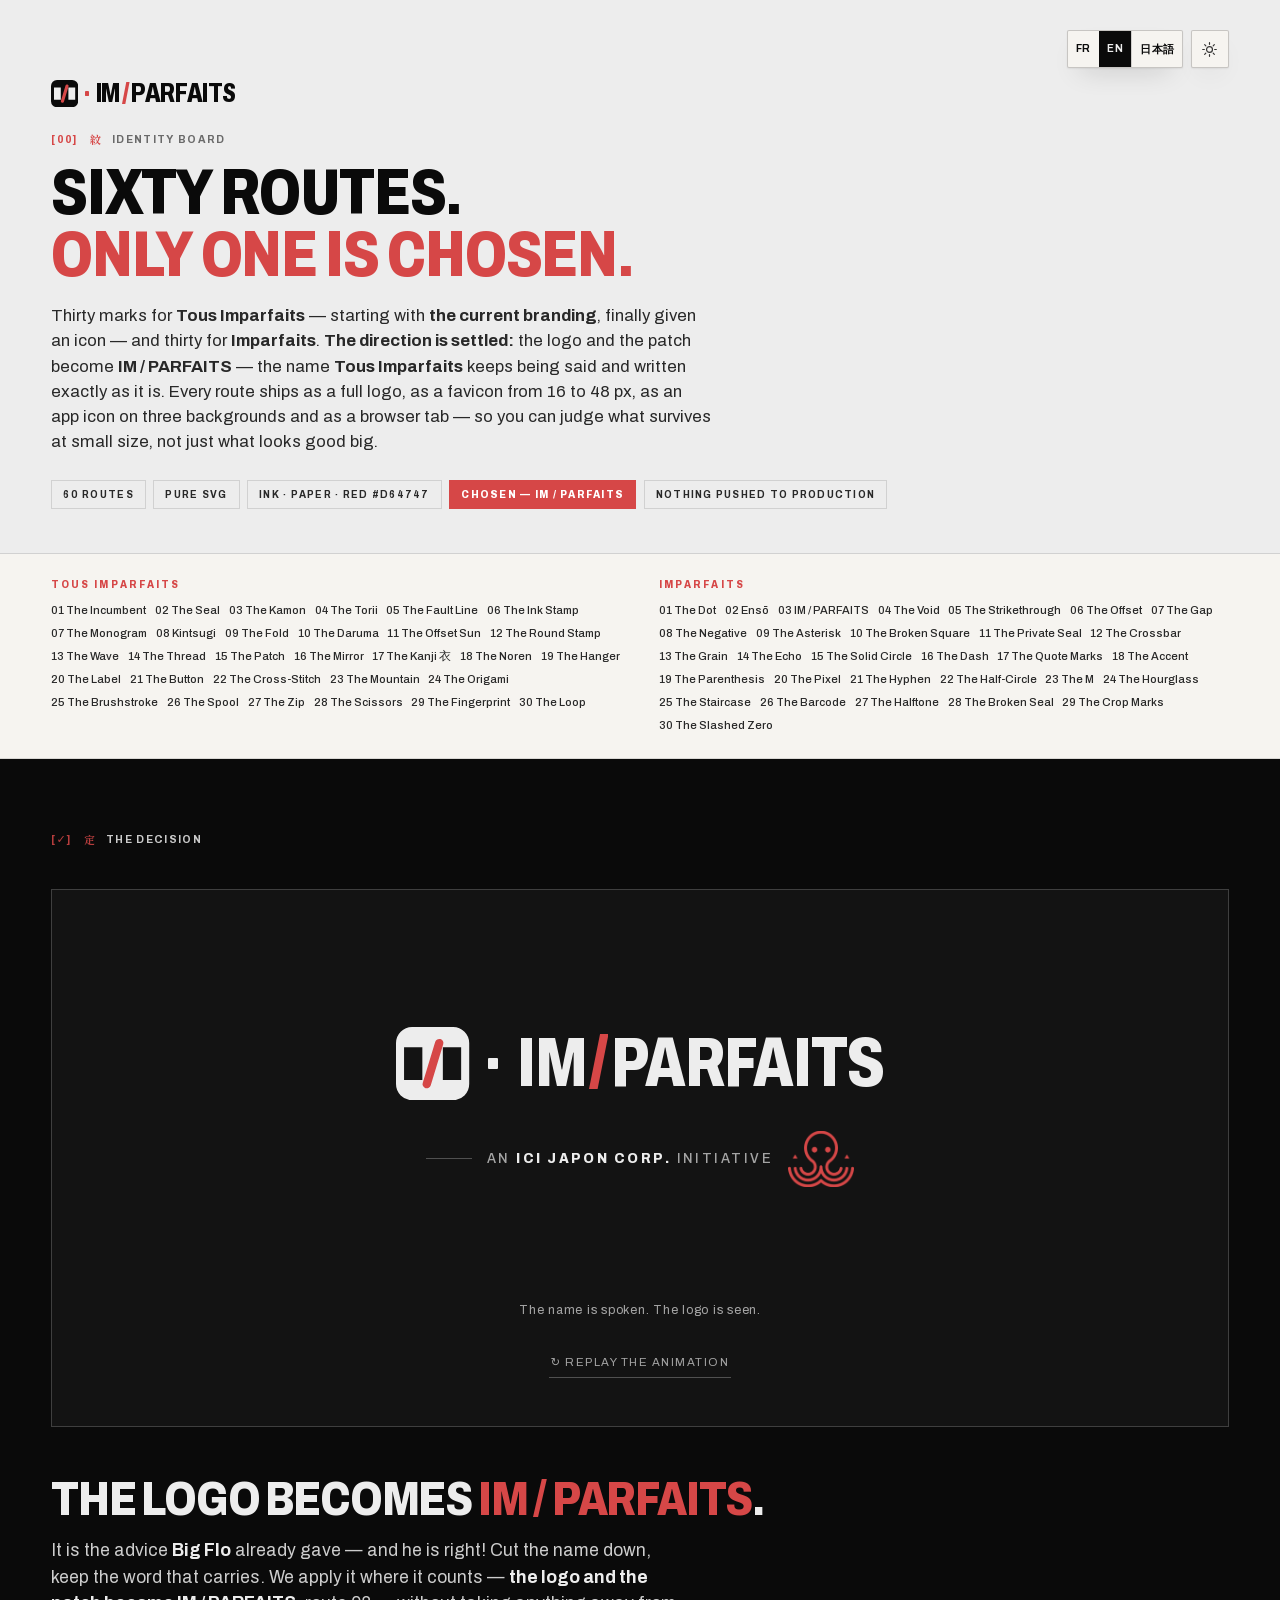
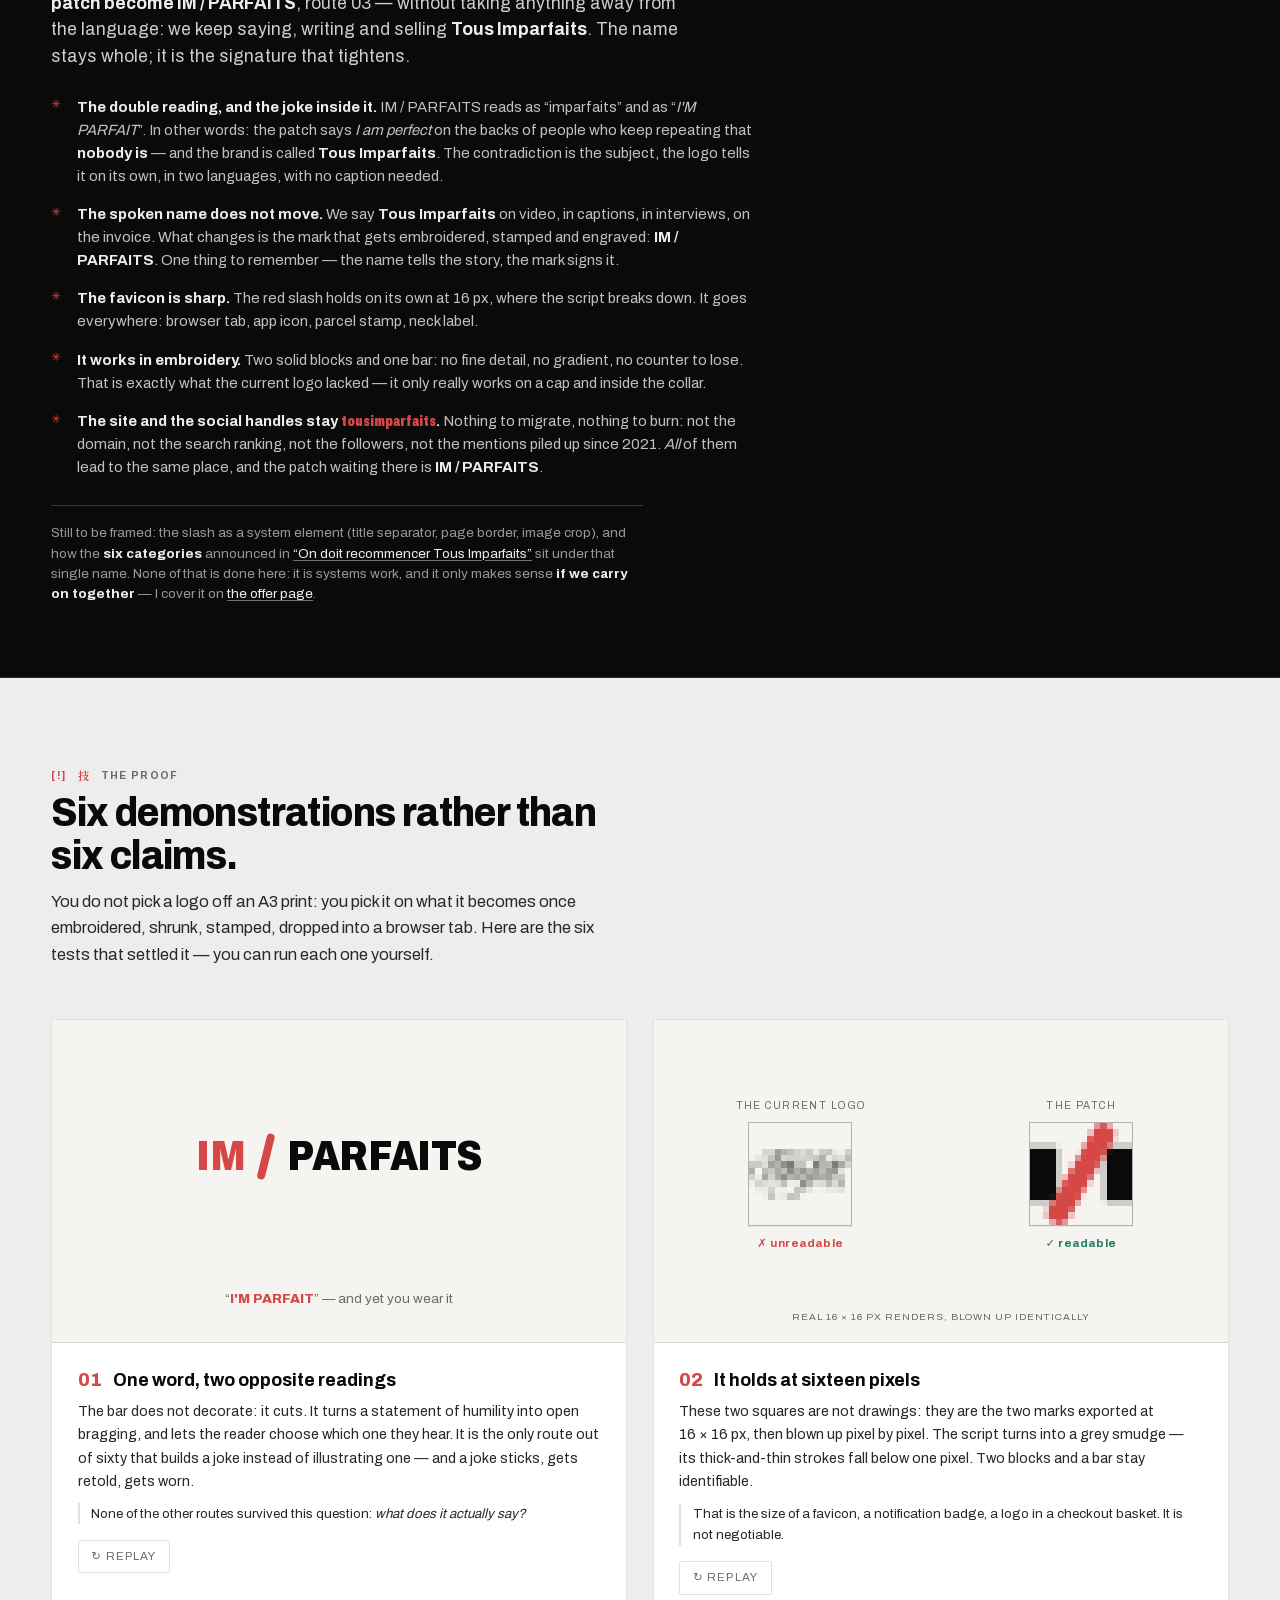
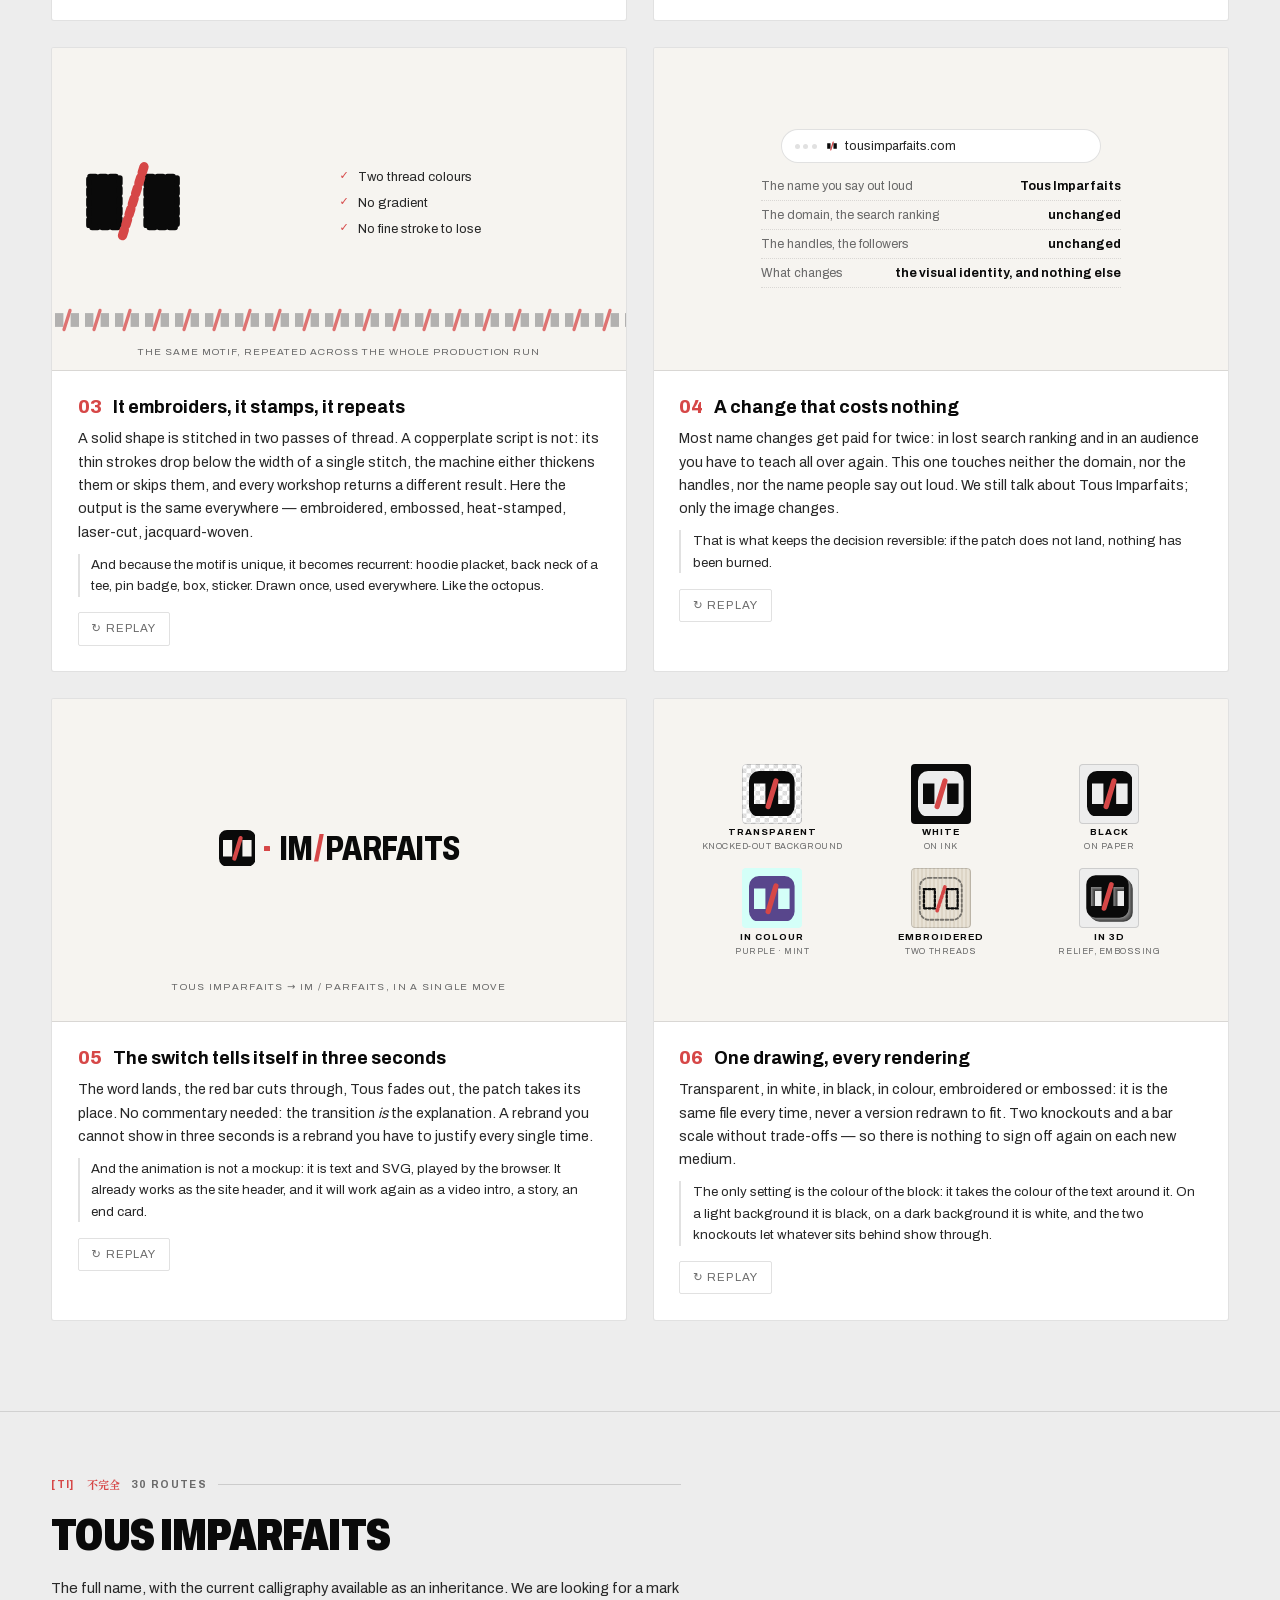
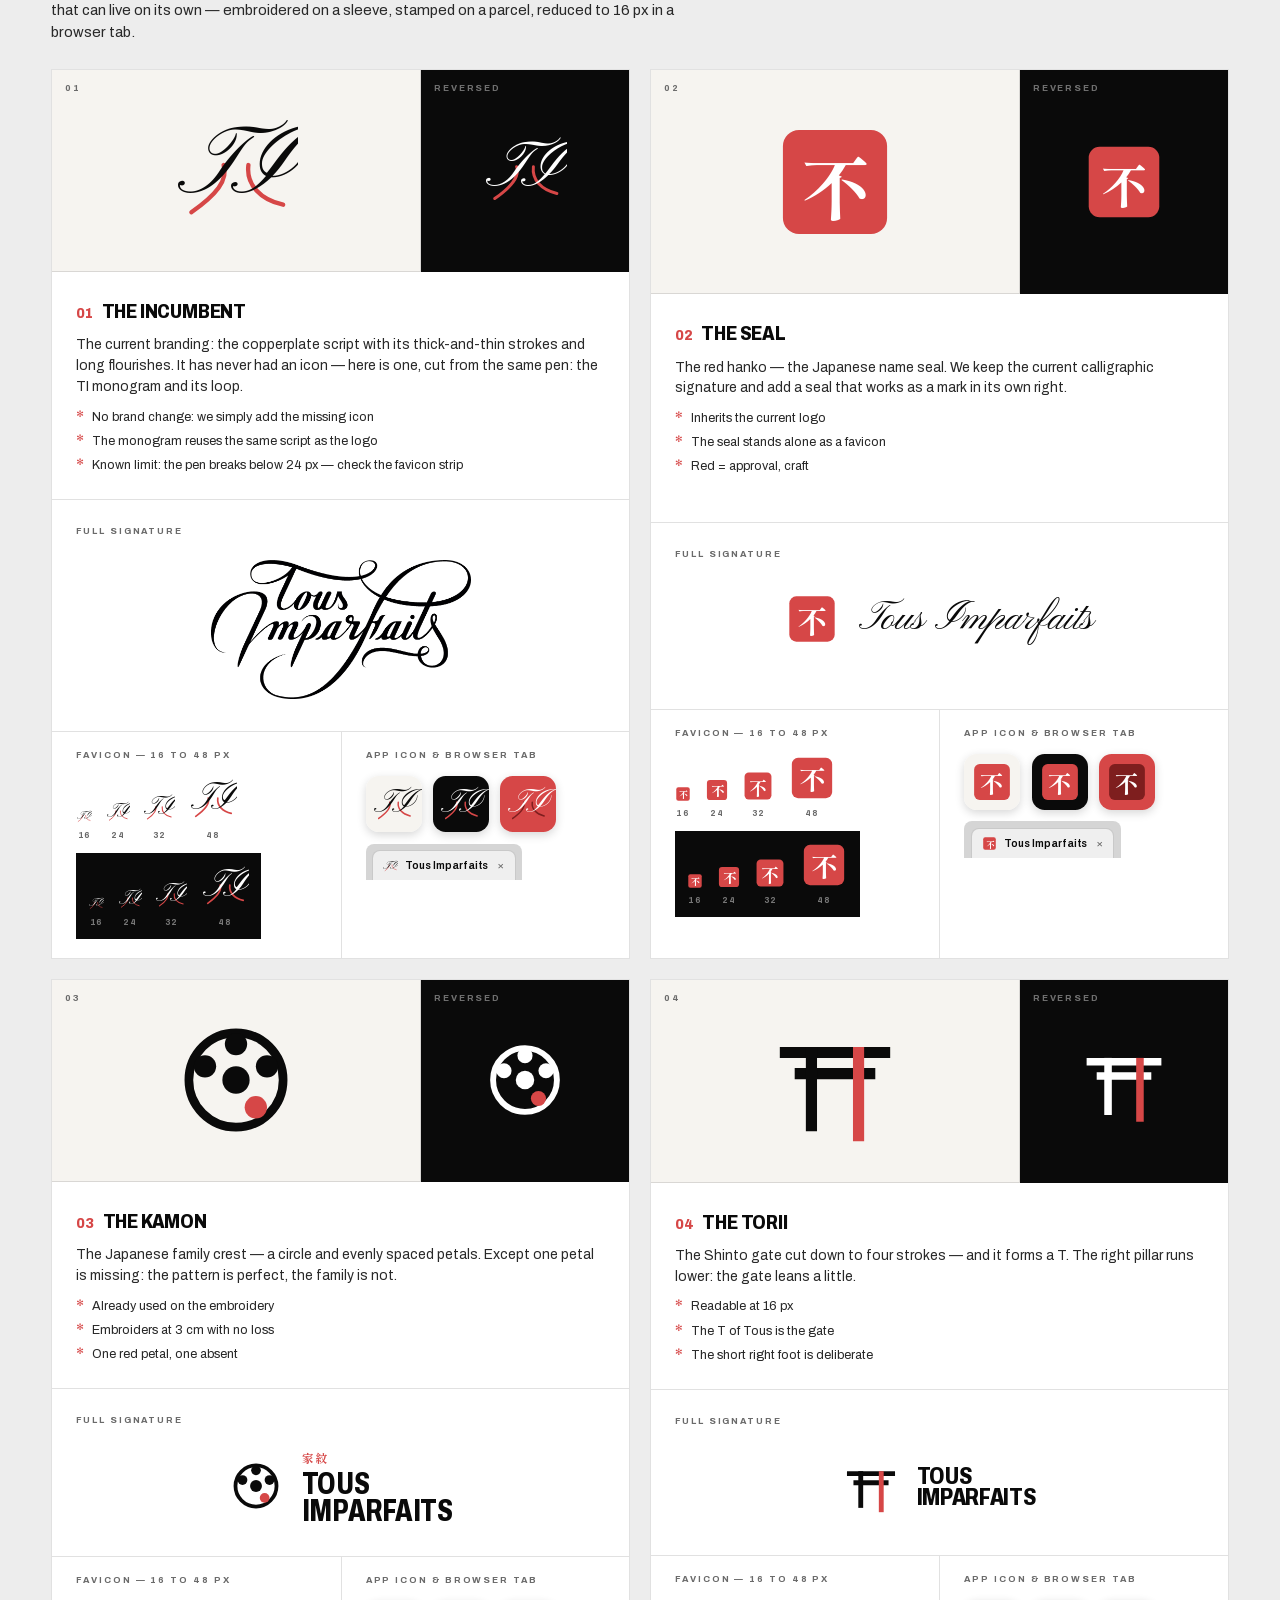
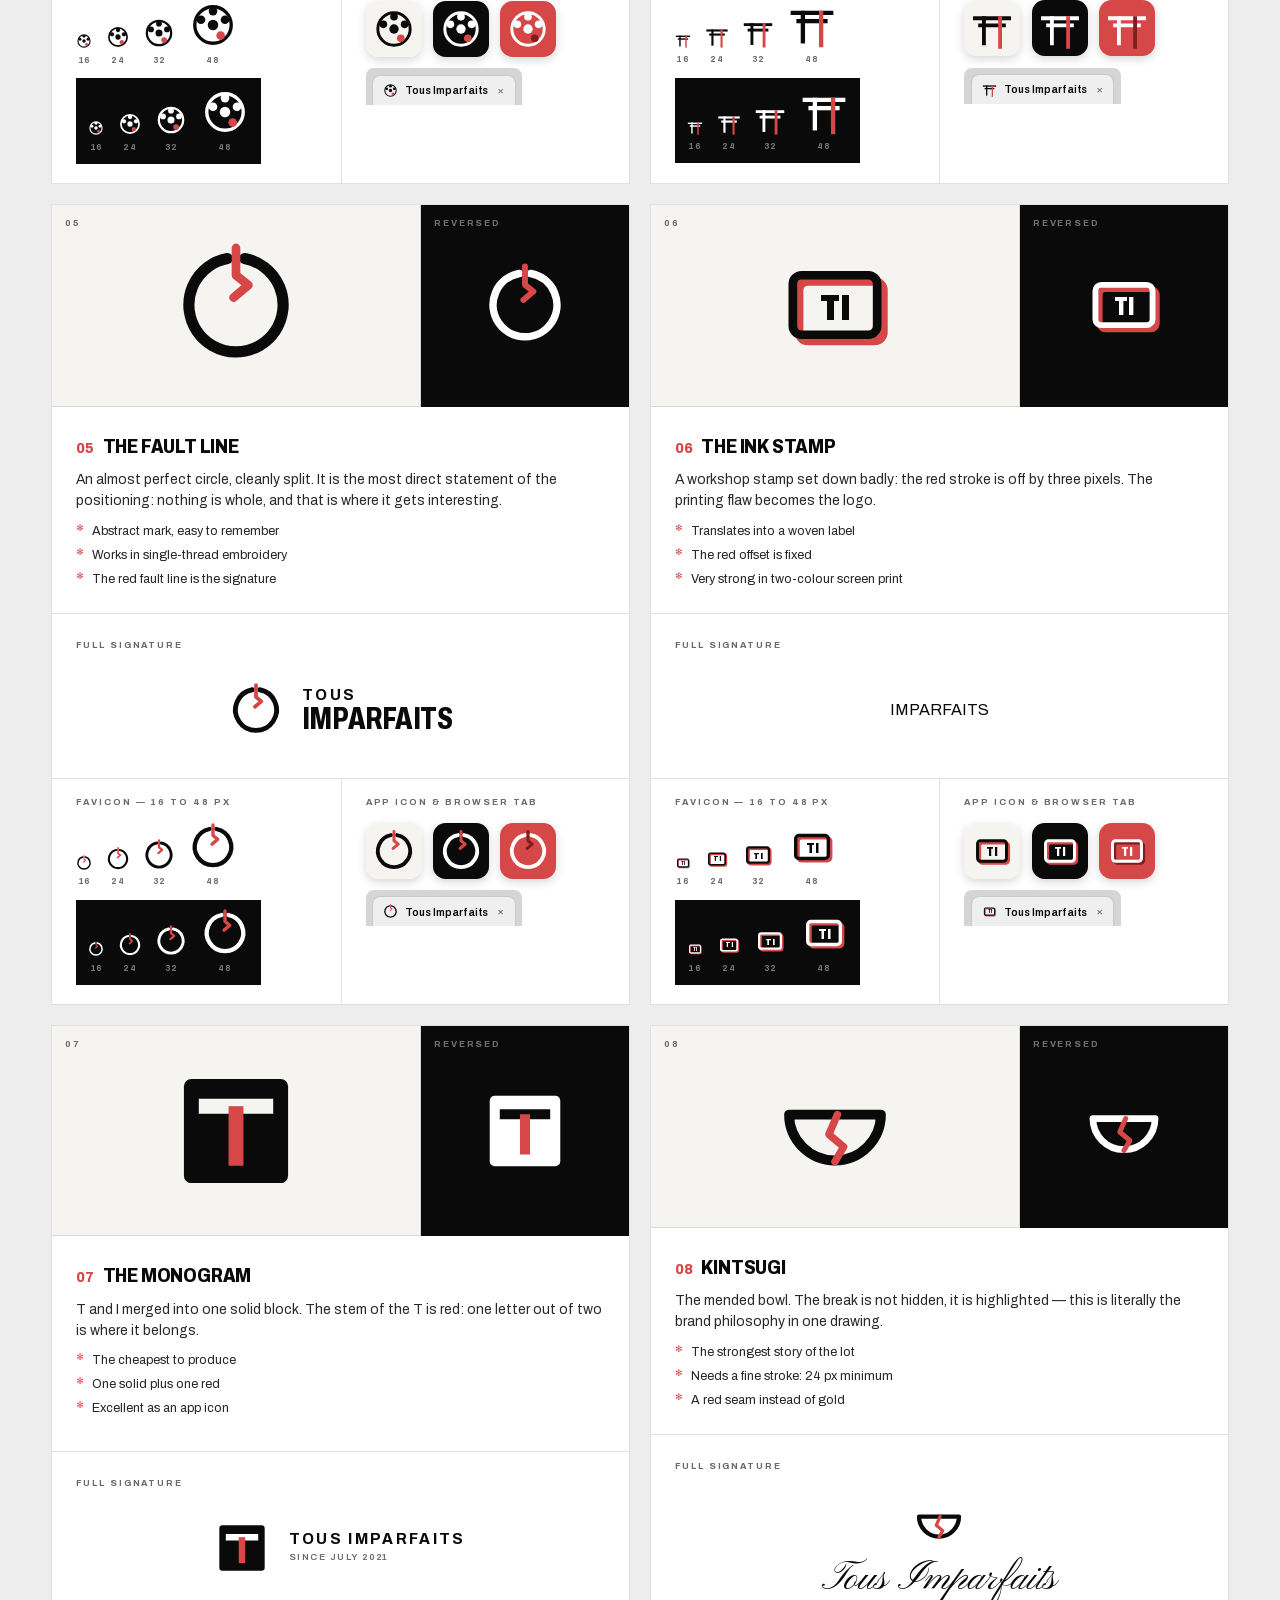
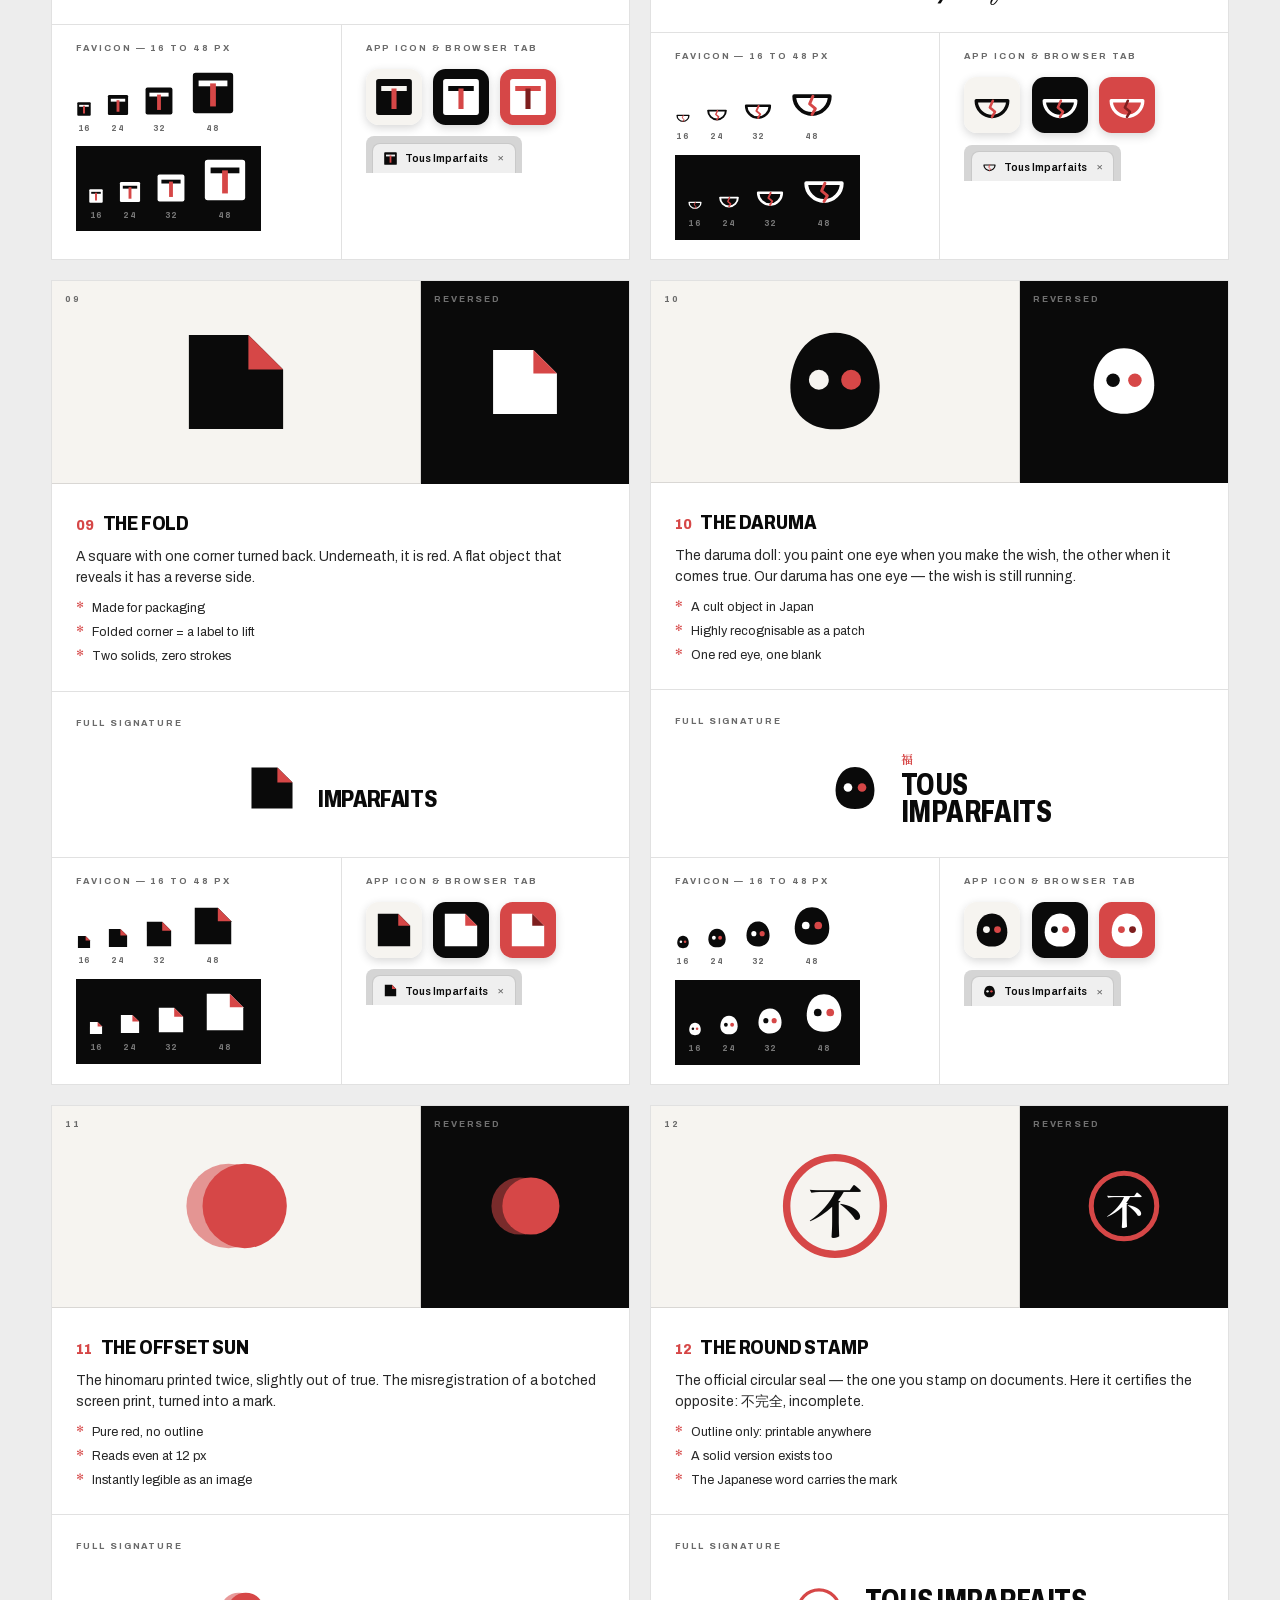
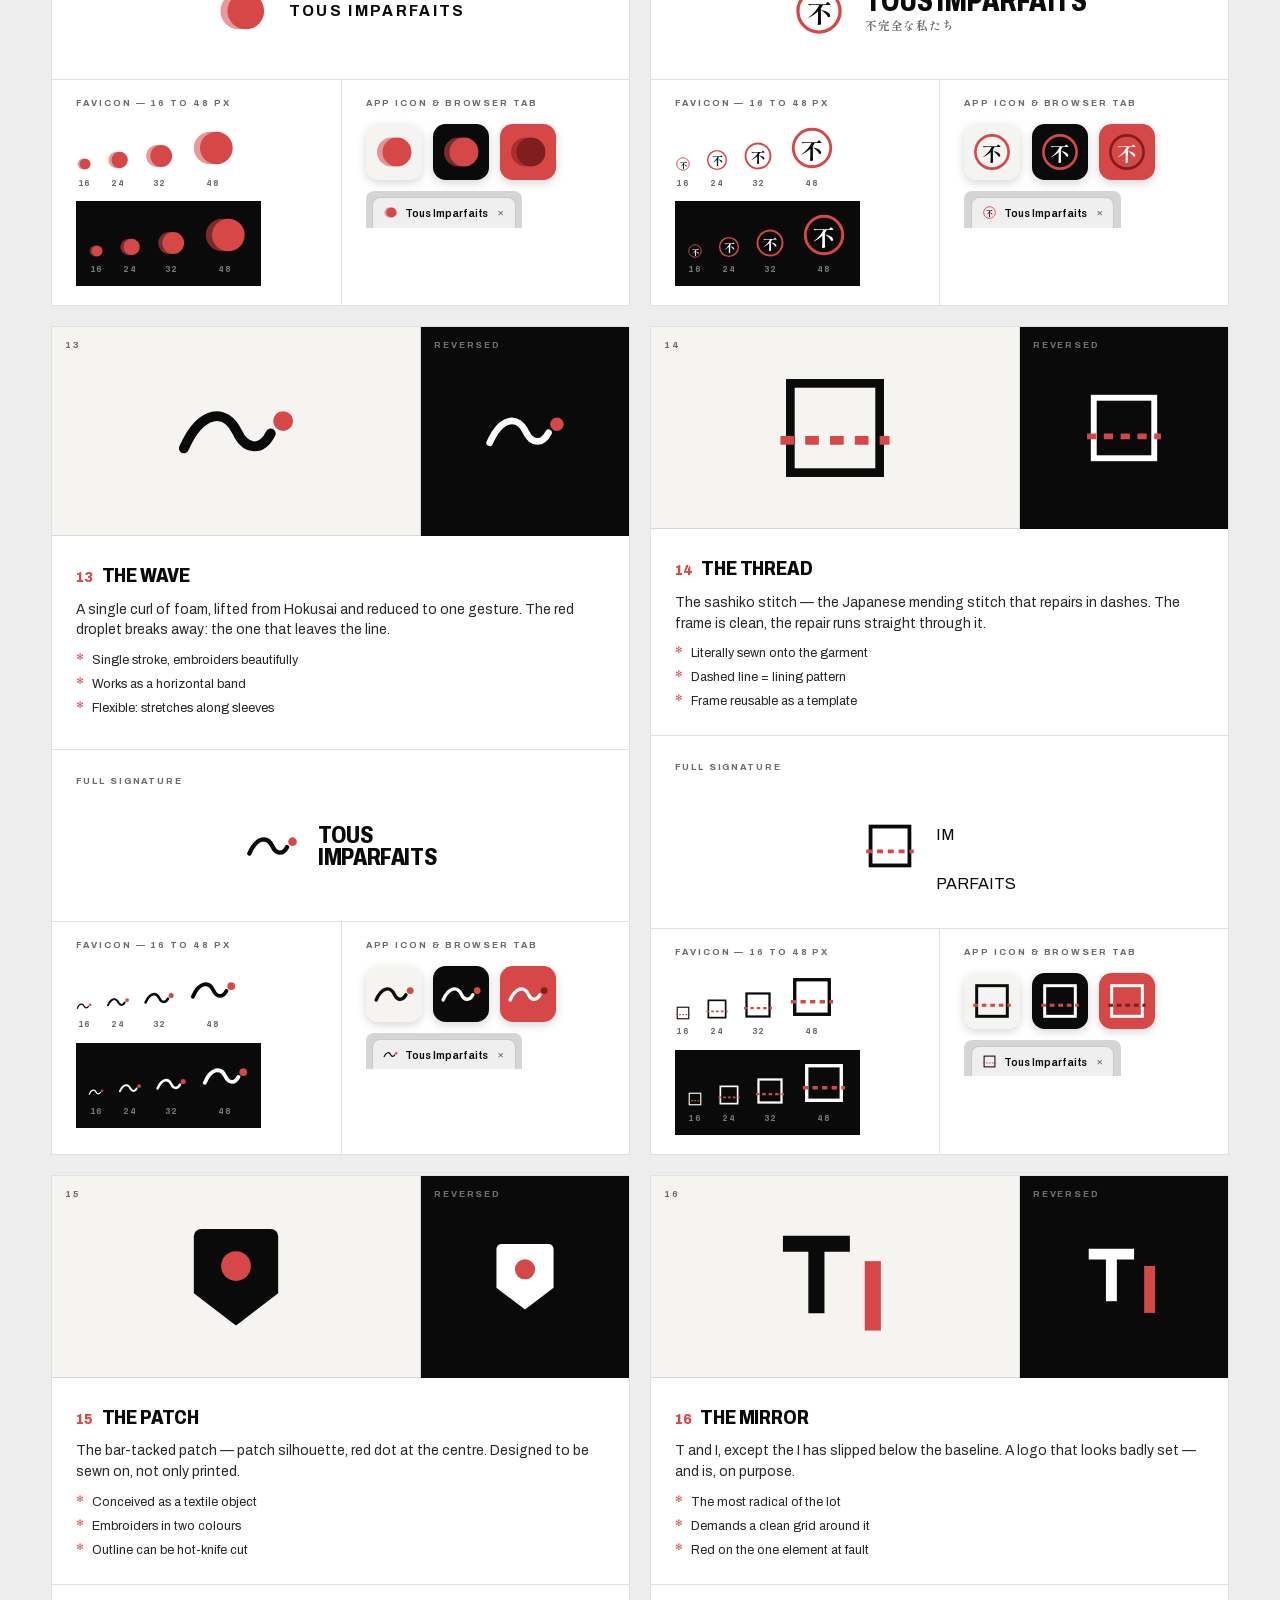
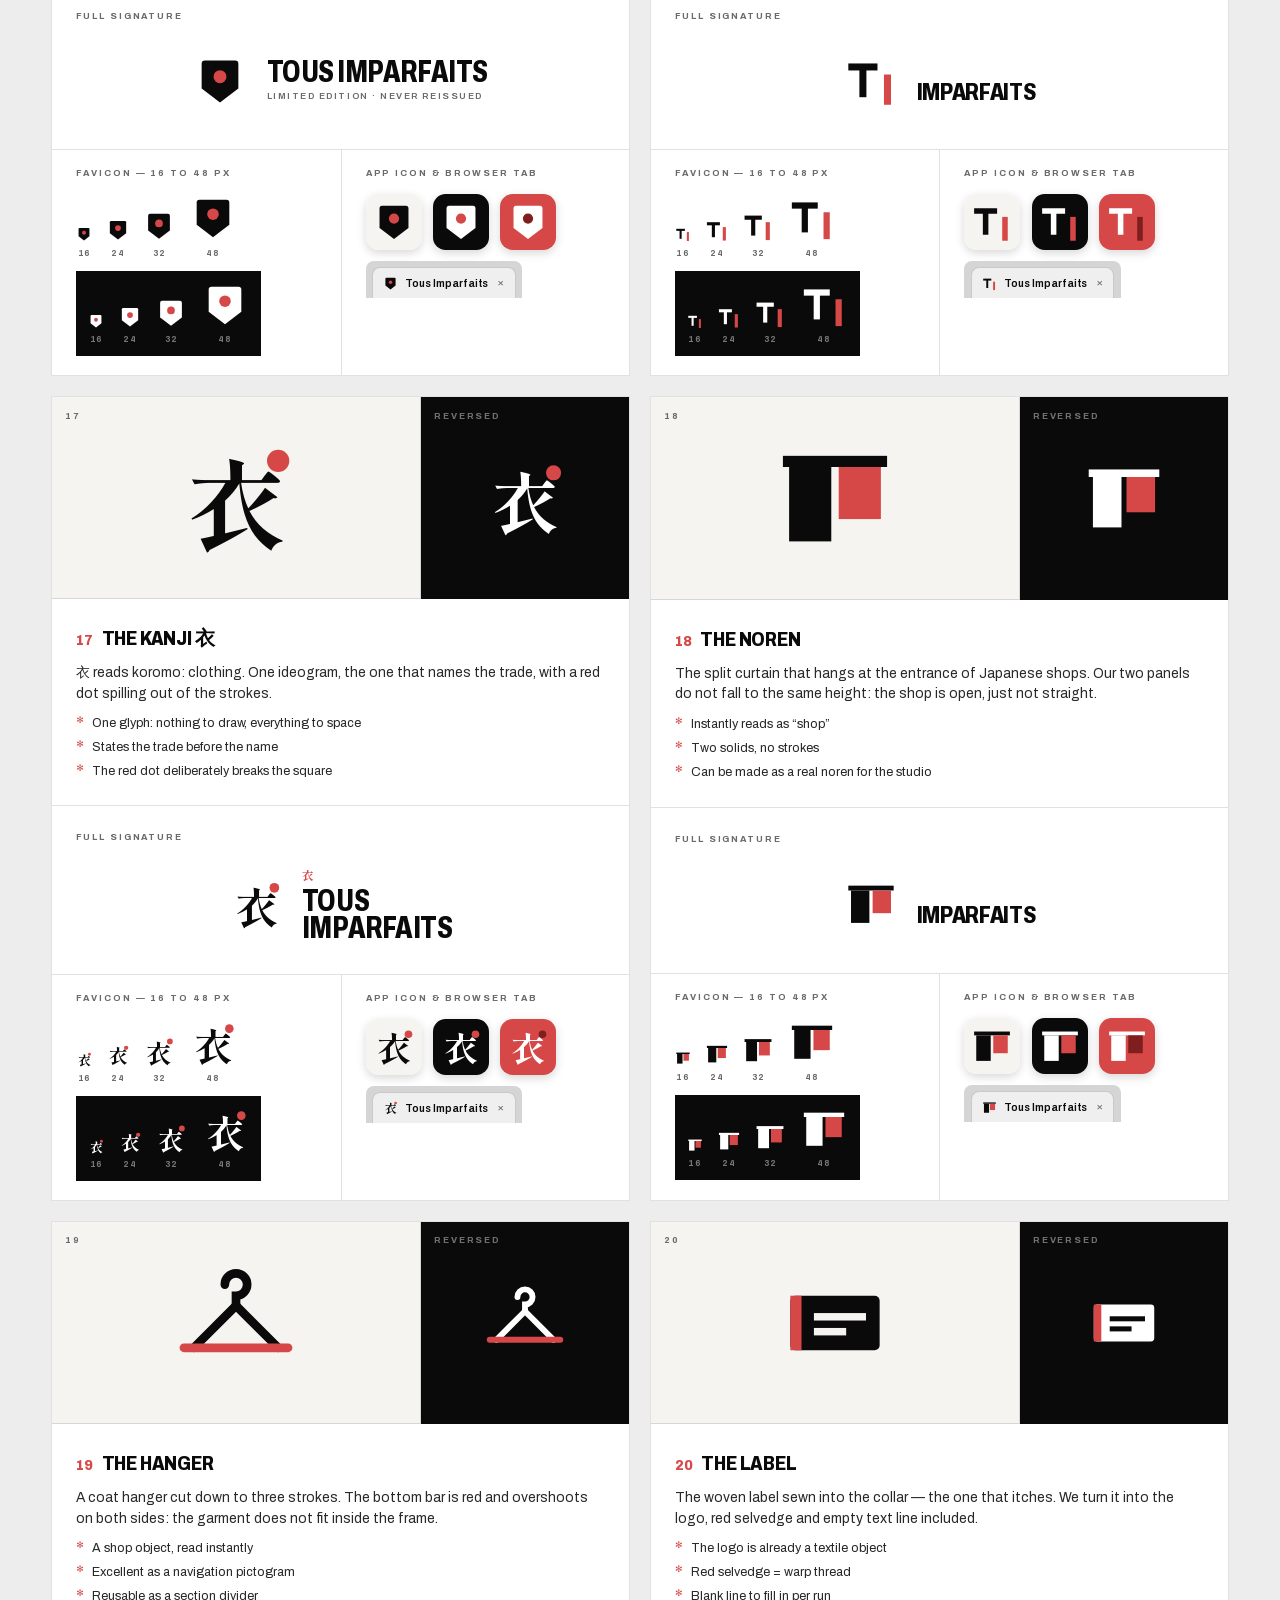
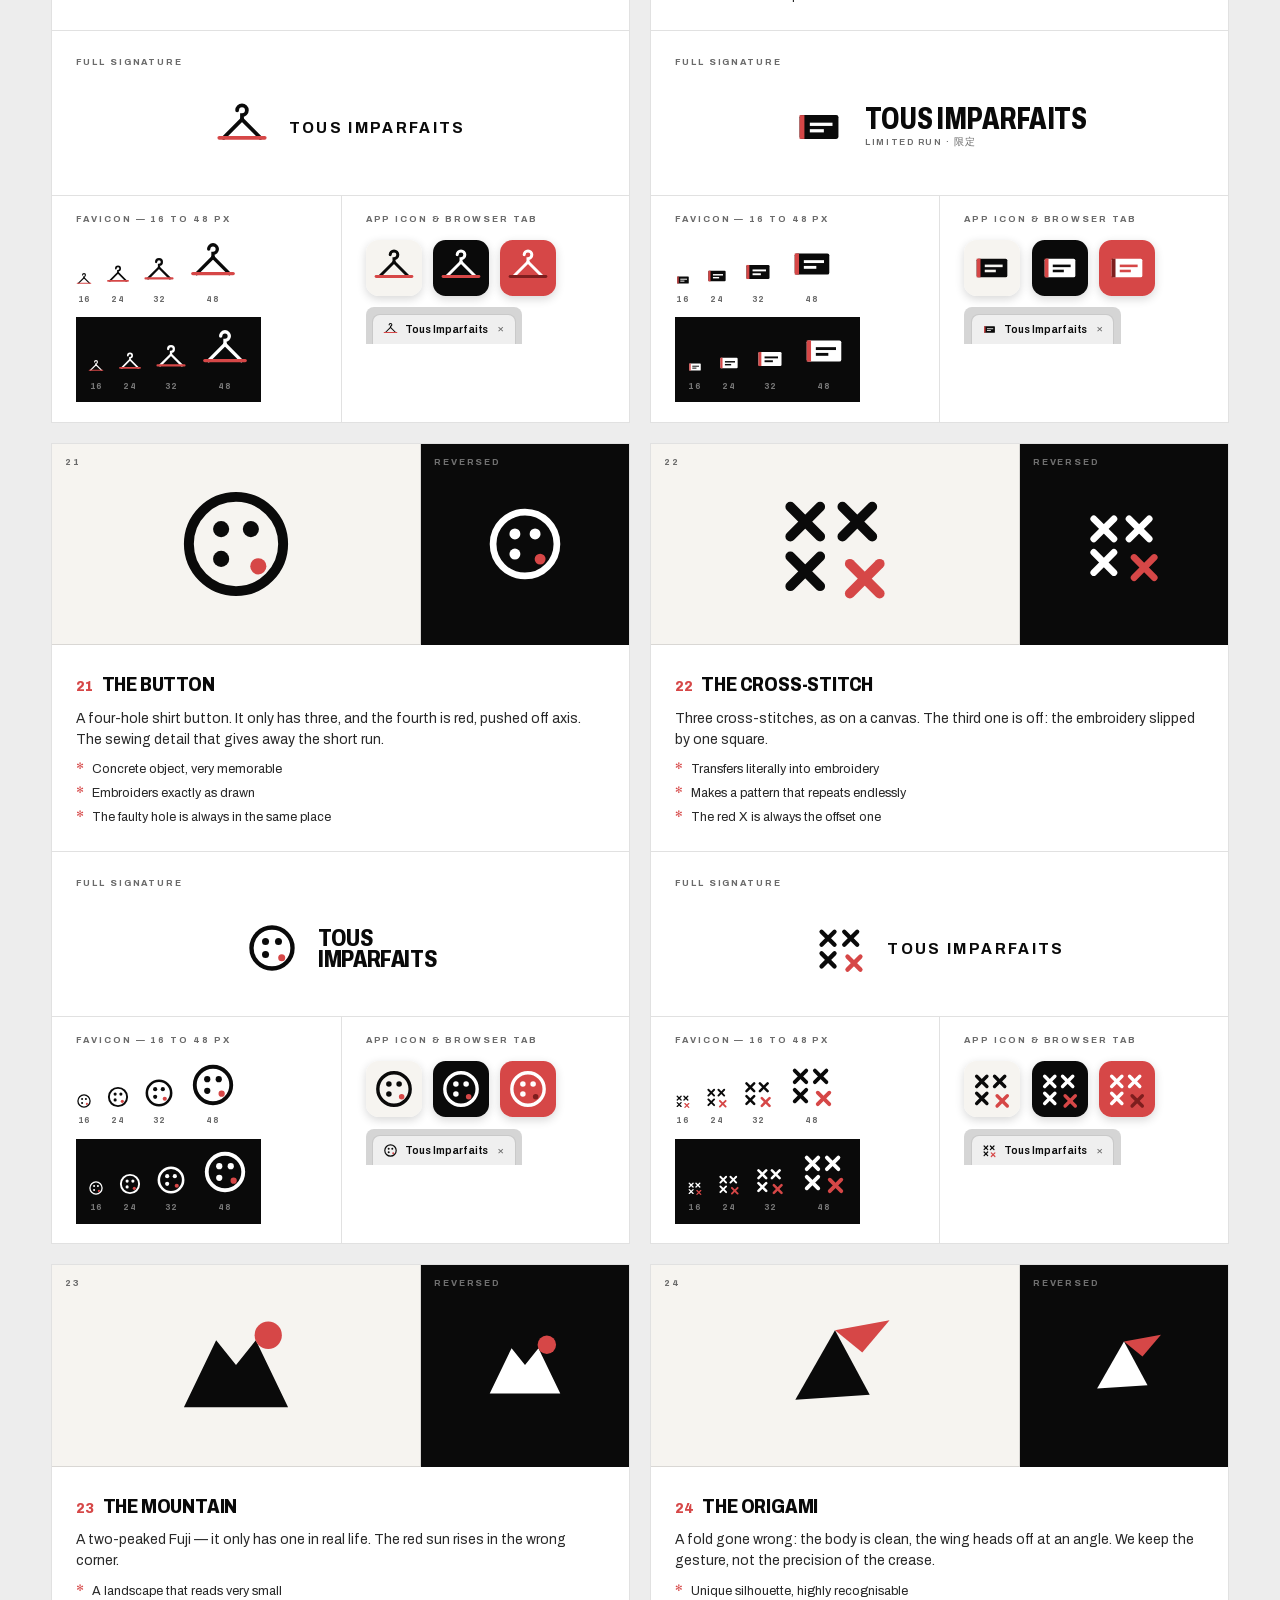
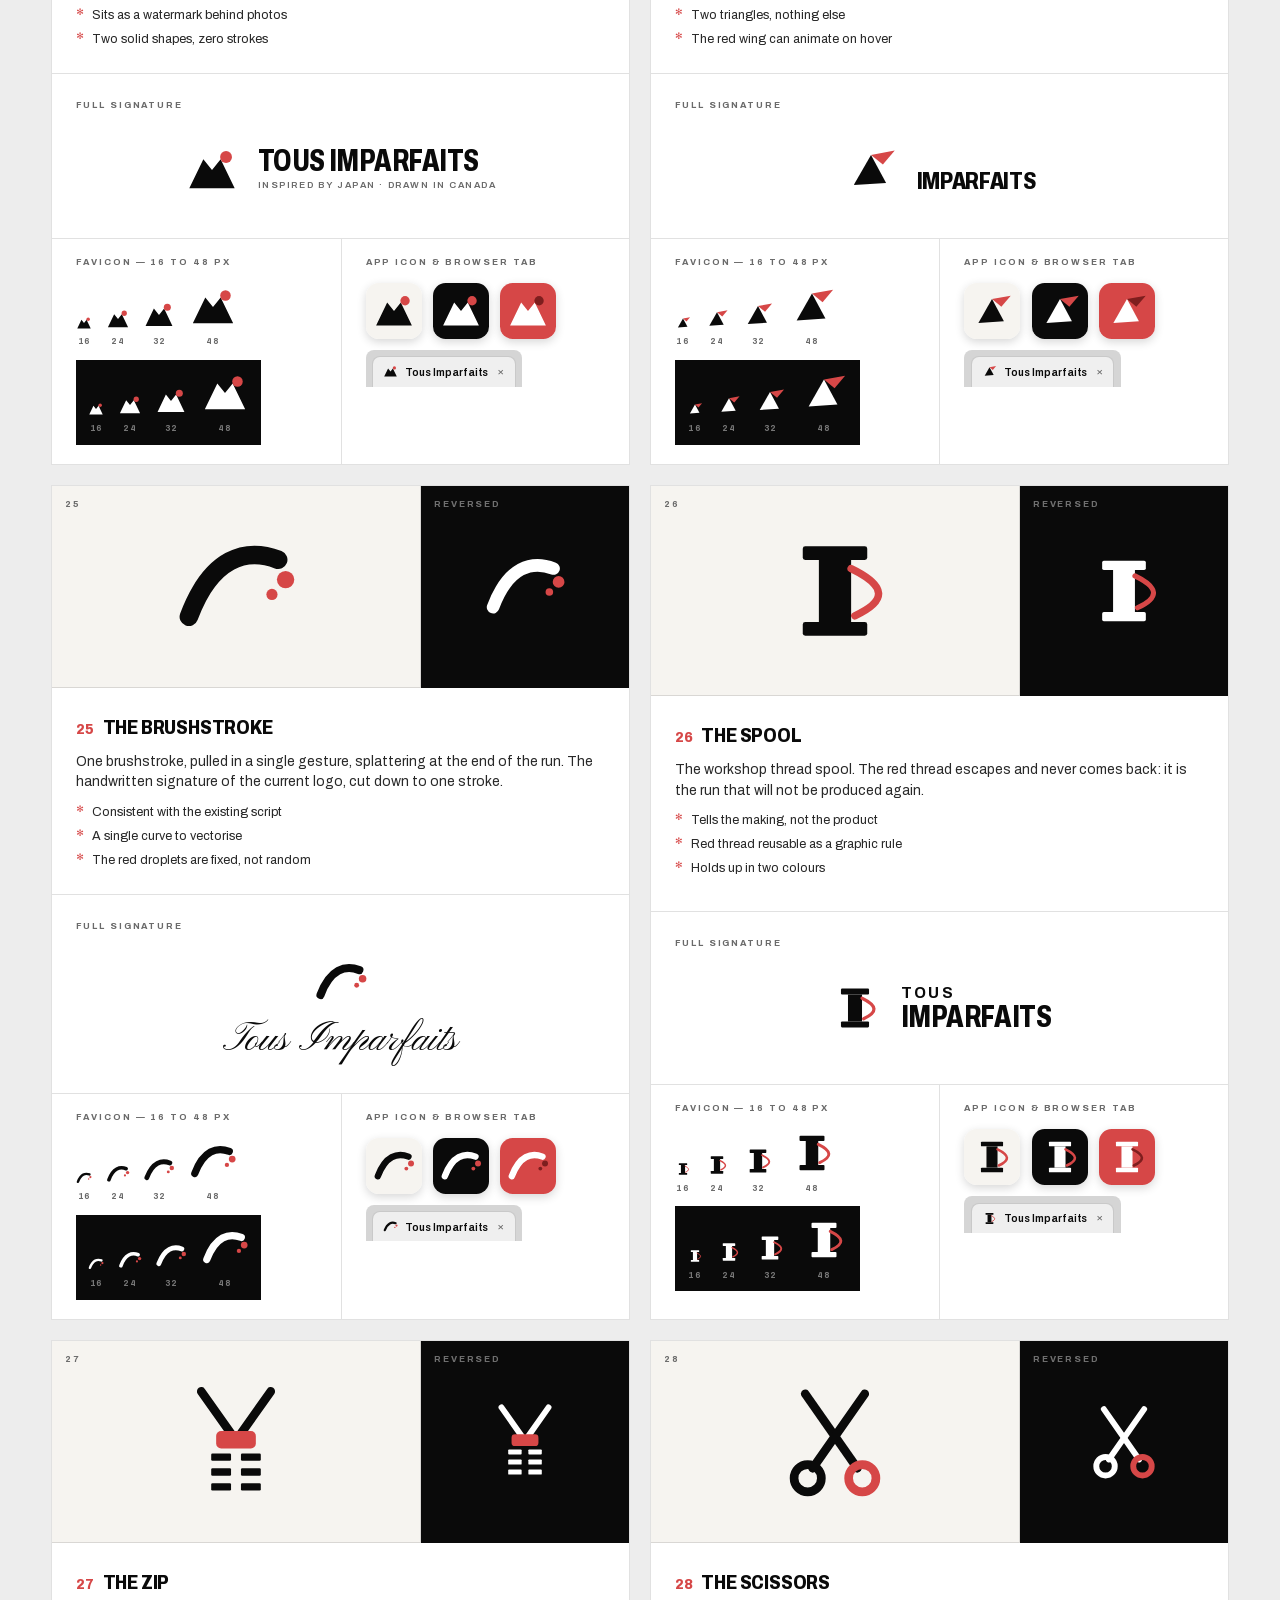
==== commit 0af4082d: "Favicon : blocs plus hauts, bande affinee Les deux blocs passent de 40 a 52 de haut, largeur inchang" ====
--- a/brand/index.html
+++ b/brand/index.html
@@ -10,9 +10,9 @@
 <title>Tous Imparfaits — 60 pistes d'identité</title>
 <meta name="description" content="Soixante pistes de logo, favicon et app icon : trente pour Tous Imparfaits, trente pour Imparfaits. Planche de travail, rien n'est appliqué au site.">
 <meta name="robots" content="noindex, nofollow">
-<link rel="icon" href="../assets/favicon.svg?v=6" type="image/svg+xml">
-<link rel="icon" href="../assets/icons/favicon.ico?v=6" sizes="16x16 32x32 48x48">
-<link rel="apple-touch-icon" href="../assets/icons/apple-touch-icon.png?v=5">
+<link rel="icon" href="../assets/favicon.svg?v=7" type="image/svg+xml">
+<link rel="icon" href="../assets/icons/favicon.ico?v=7" sizes="16x16 32x32 48x48">
+<link rel="apple-touch-icon" href="../assets/icons/apple-touch-icon.png?v=6">
 <meta name="theme-color" content="#0a0a0a">
 <link rel="stylesheet" href="styles.css?v=27">
 <link rel="stylesheet" href="../assets/tilogo.css?v=4">
@@ -120,7 +120,7 @@
             </div>
             <div class="pv-px__col">
               <span class="pv-px__lab">L'écusson</span>
-              <span class="pv-px__zoom"><img src="assets/px-apres.png?v=2" width="16" height="16" alt=""></span>
+              <span class="pv-px__zoom"><img src="assets/px-apres.png?v=3" width="16" height="16" alt=""></span>
               <span class="pv-px__verdict pv-px__verdict--ok">✓ lisible</span>
             </div>
             <span class="pv-px__cap">Rendus réels à 16&nbsp;×&nbsp;16&nbsp;px, agrandis à l'identique</span>
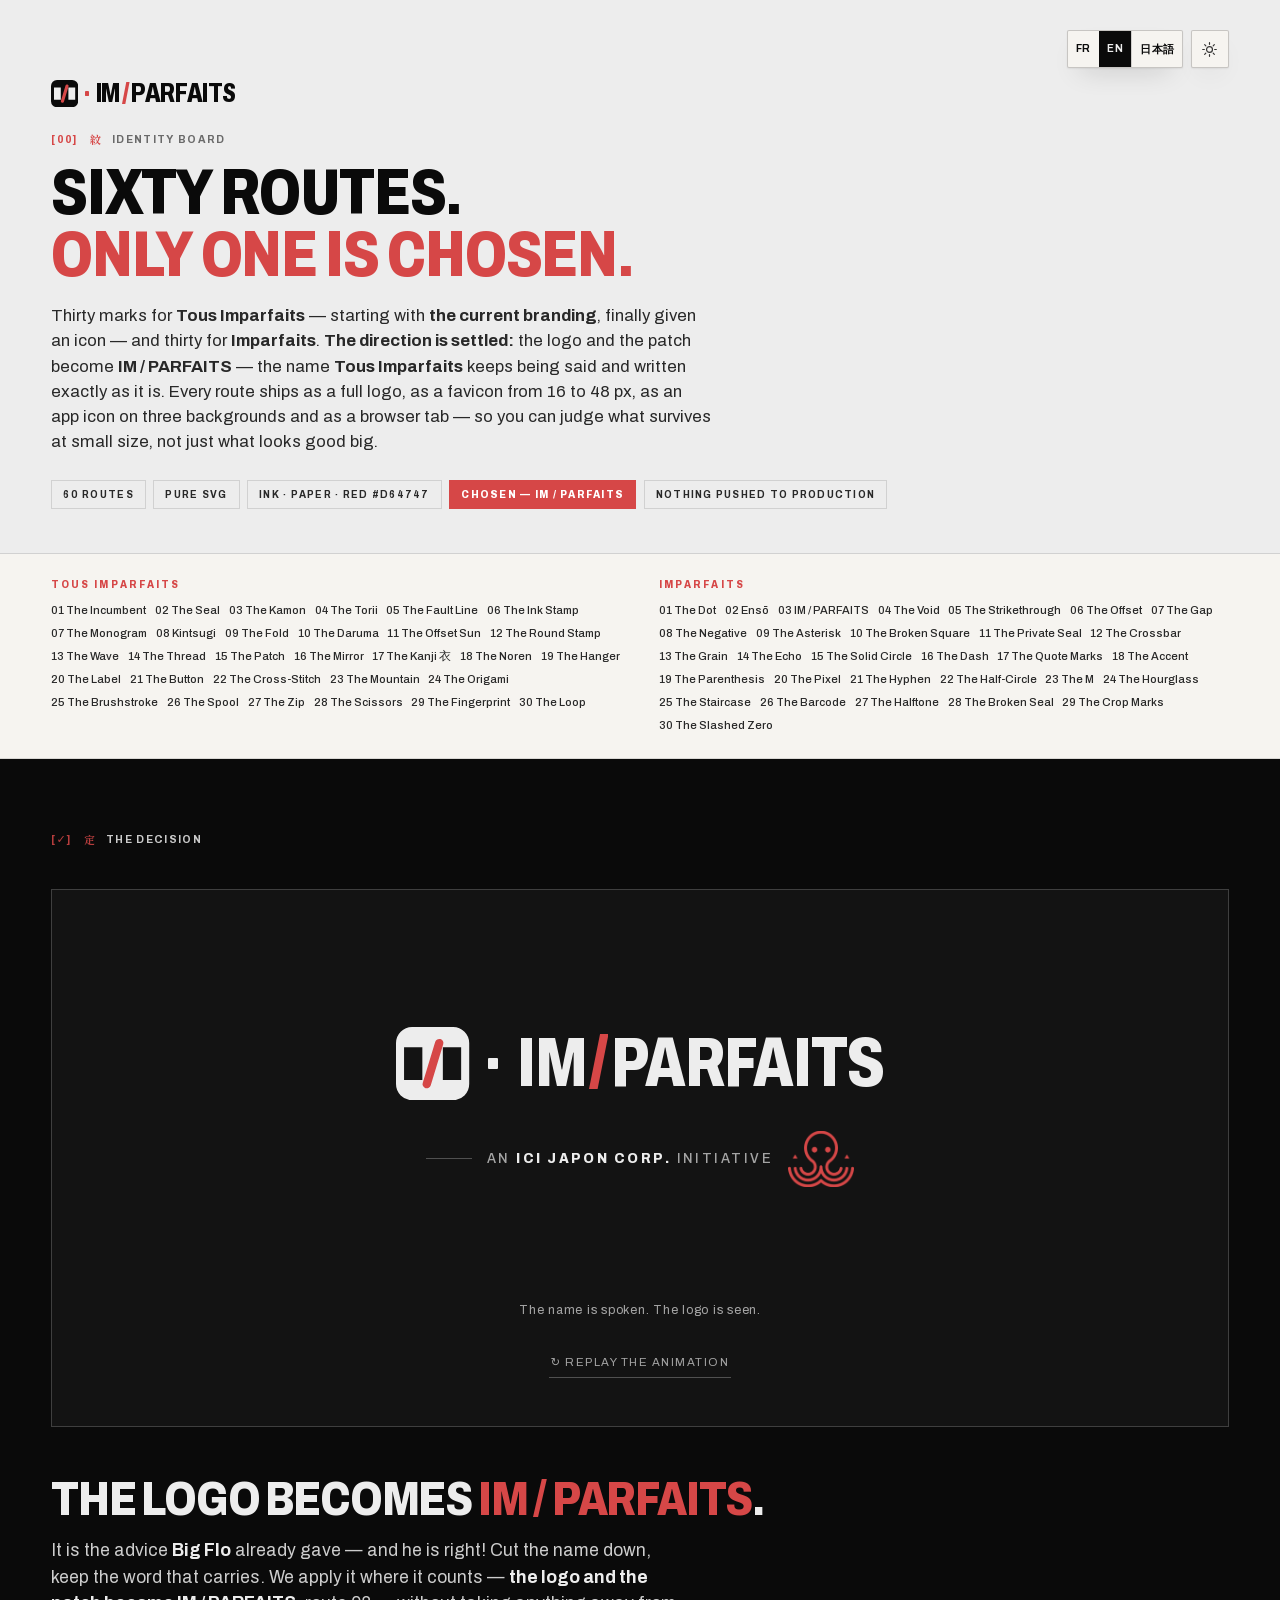
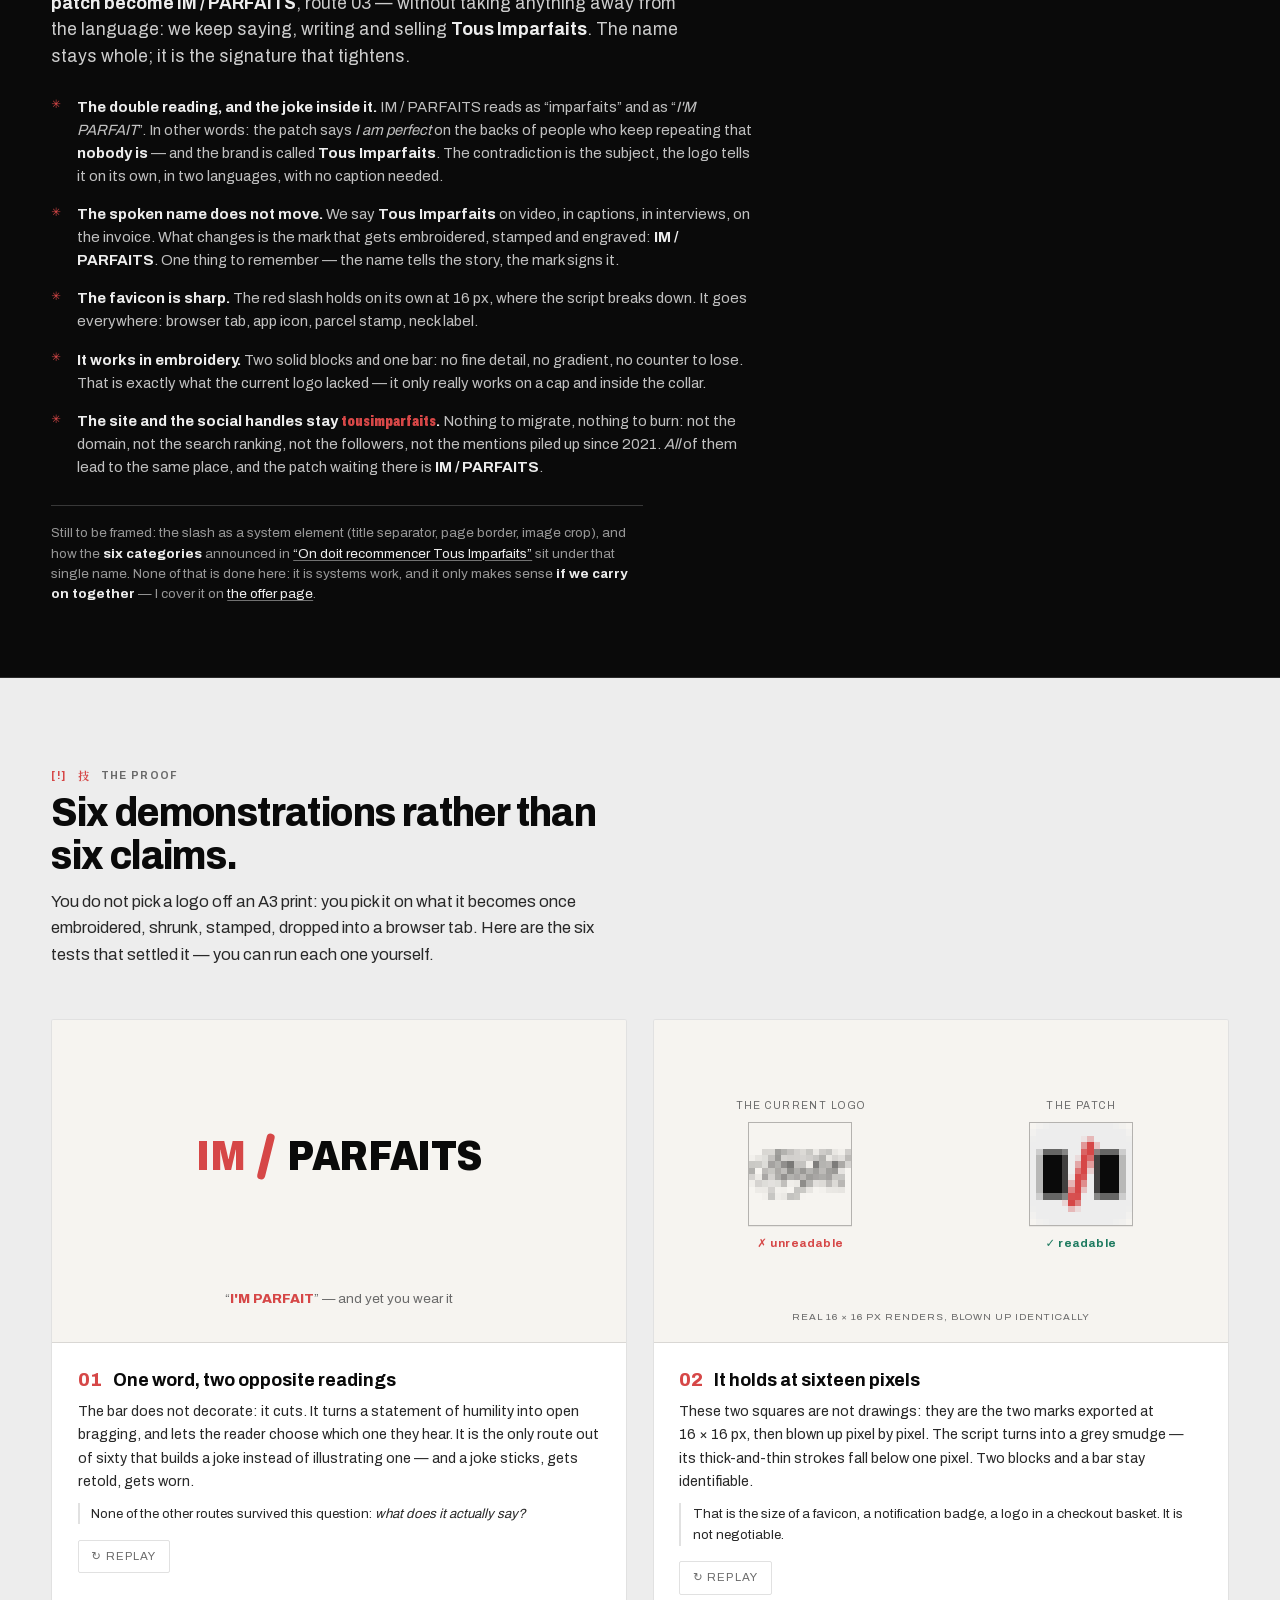
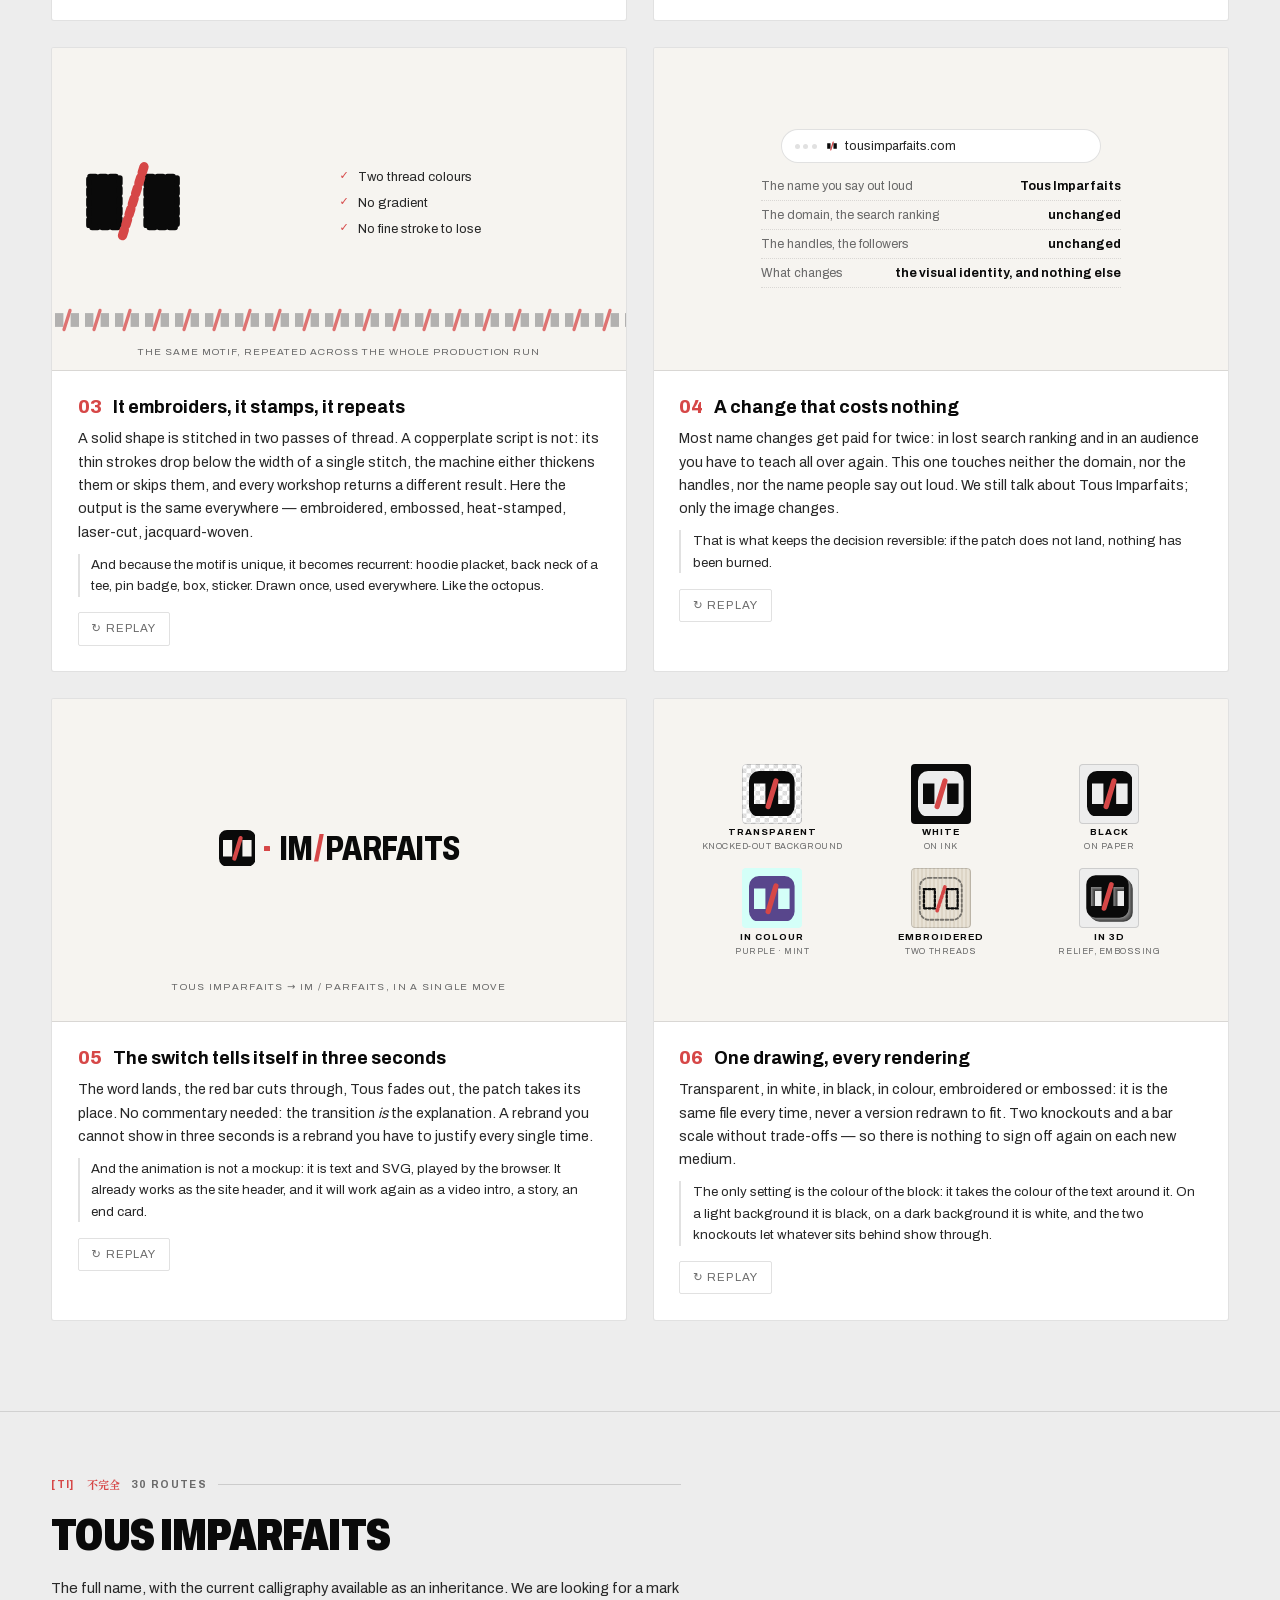
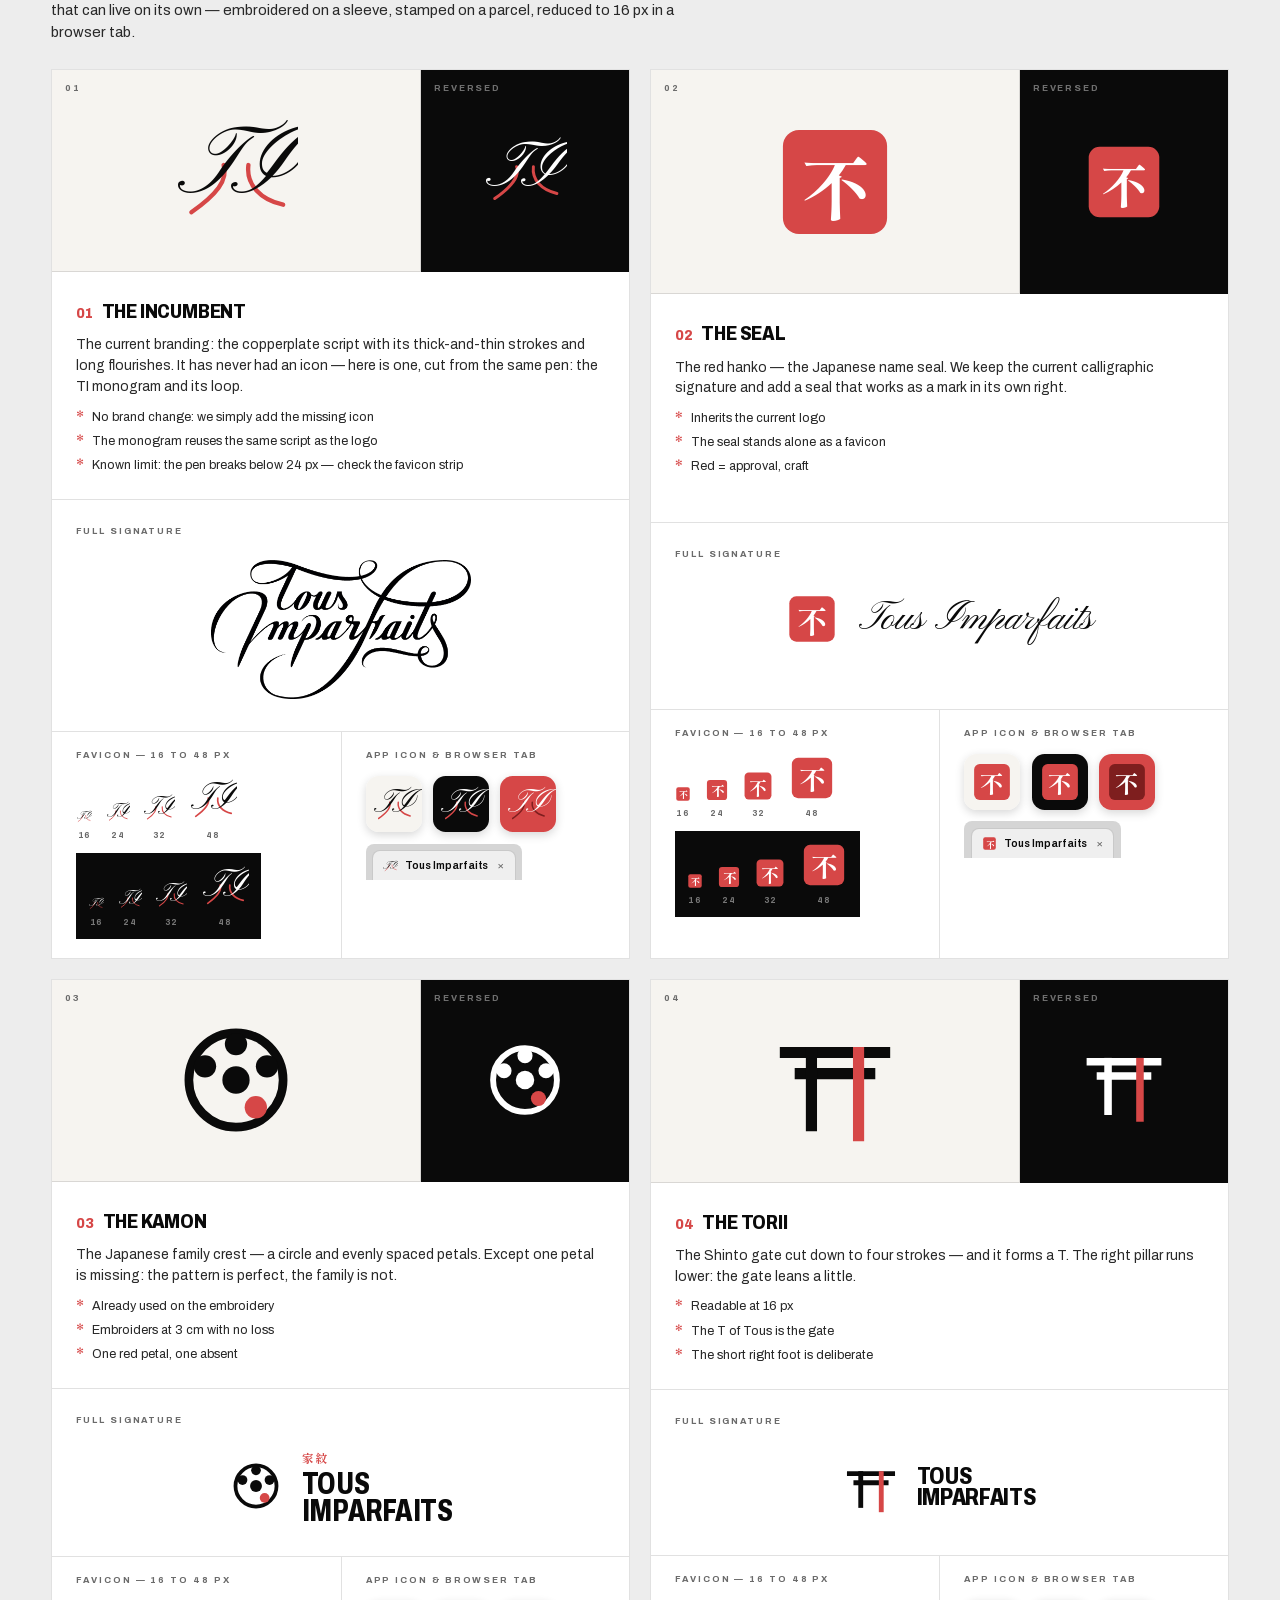
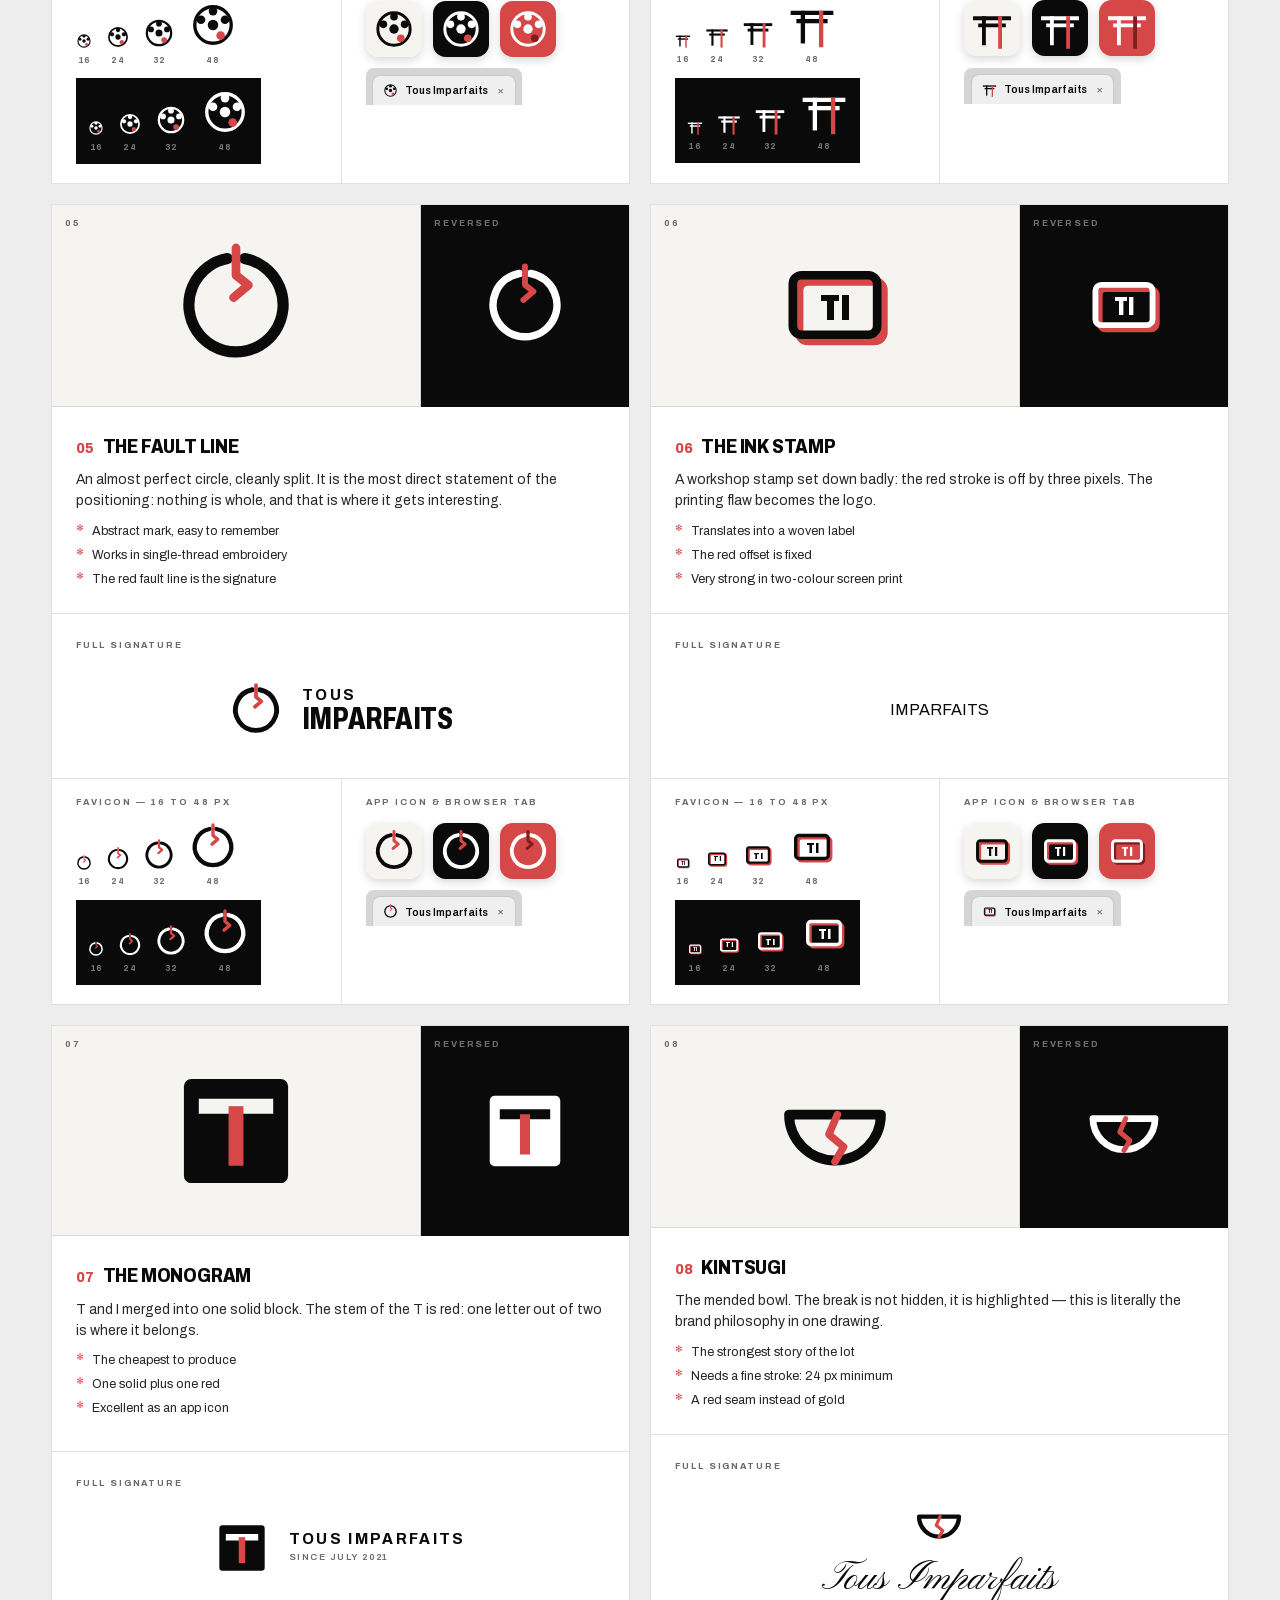
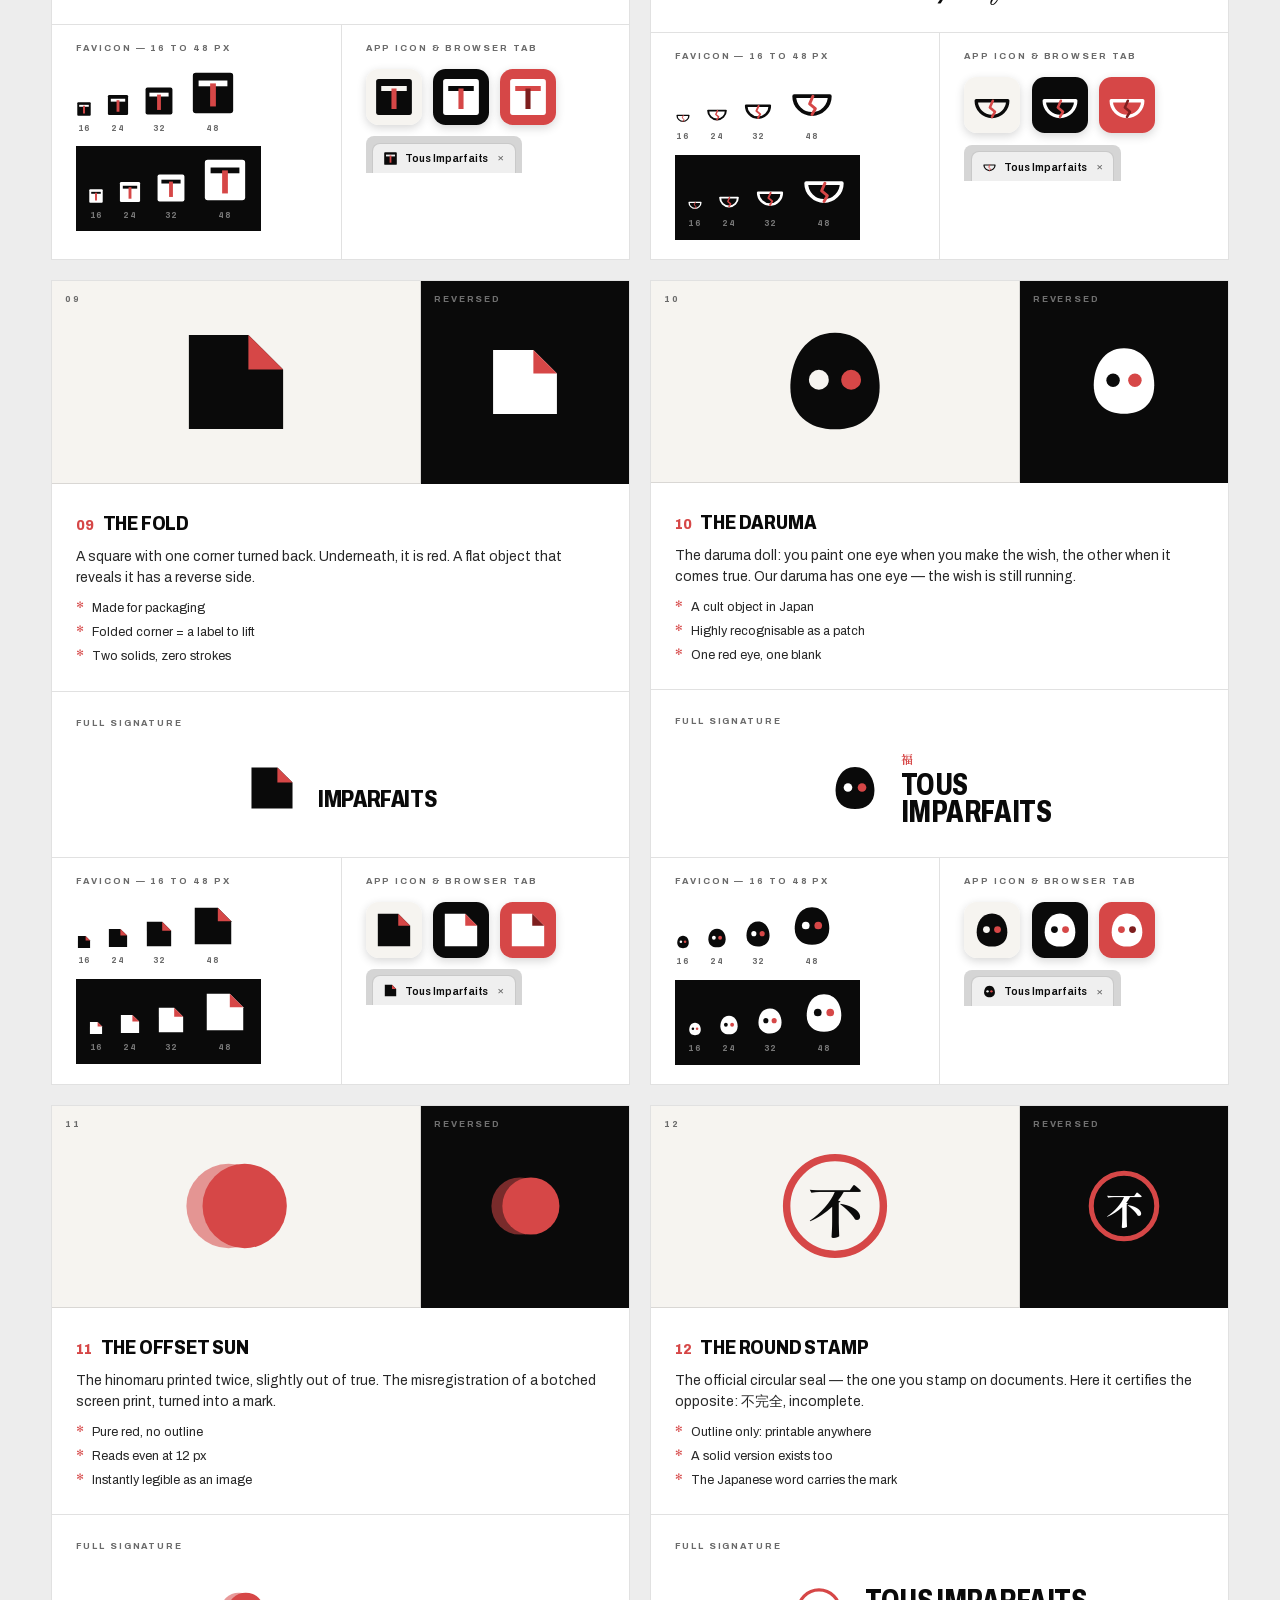
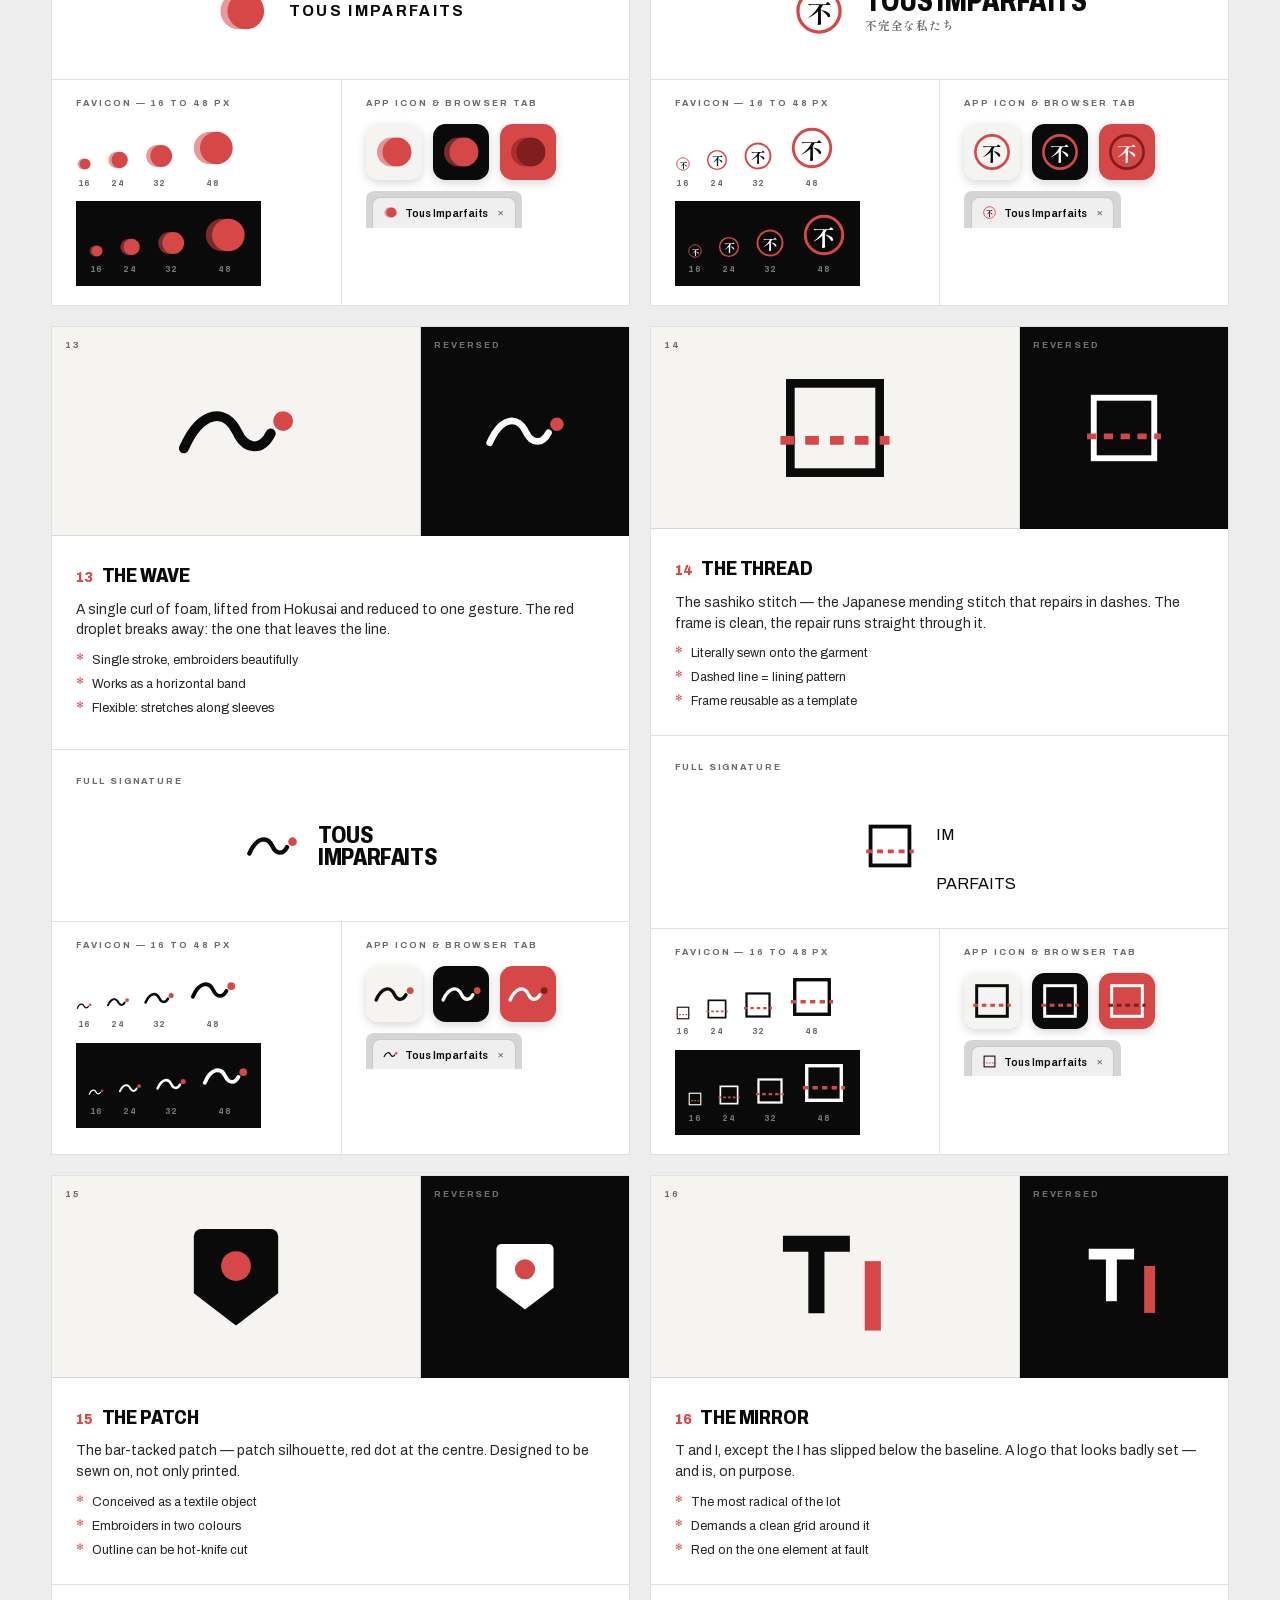
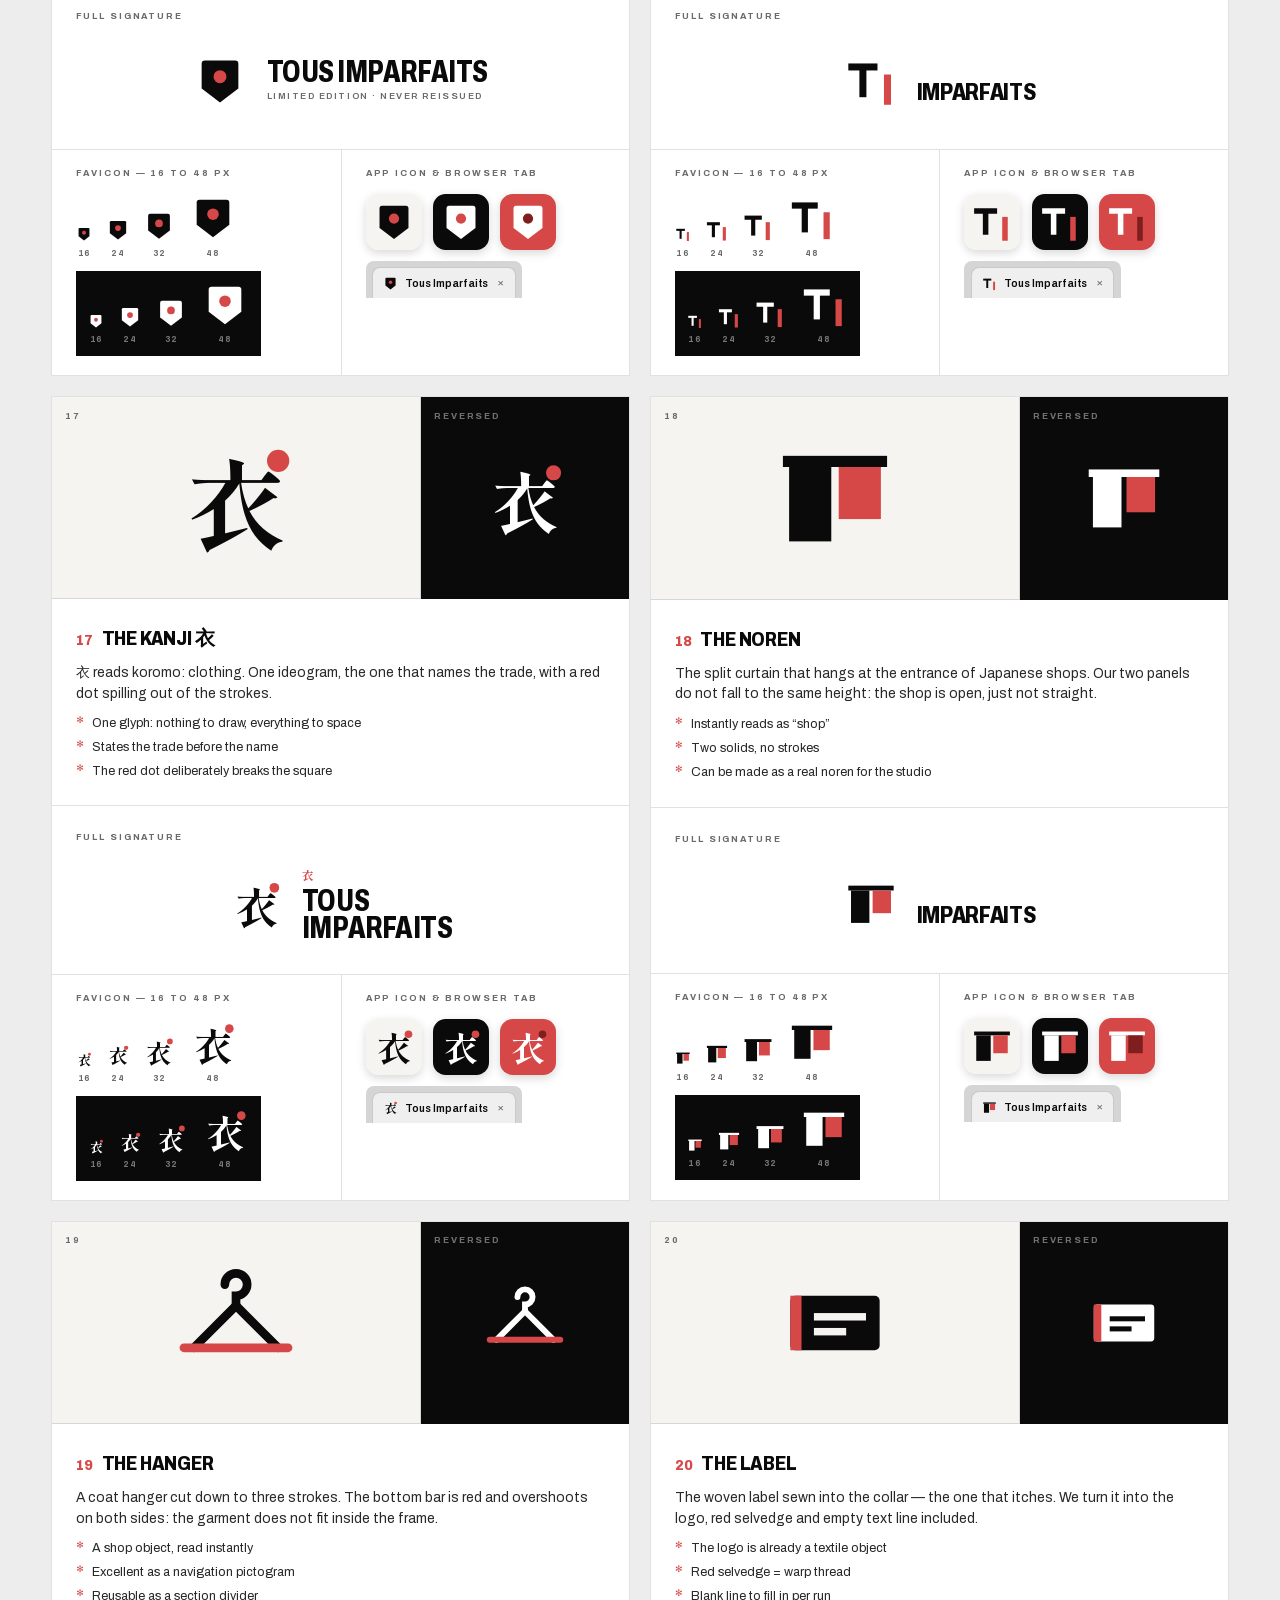
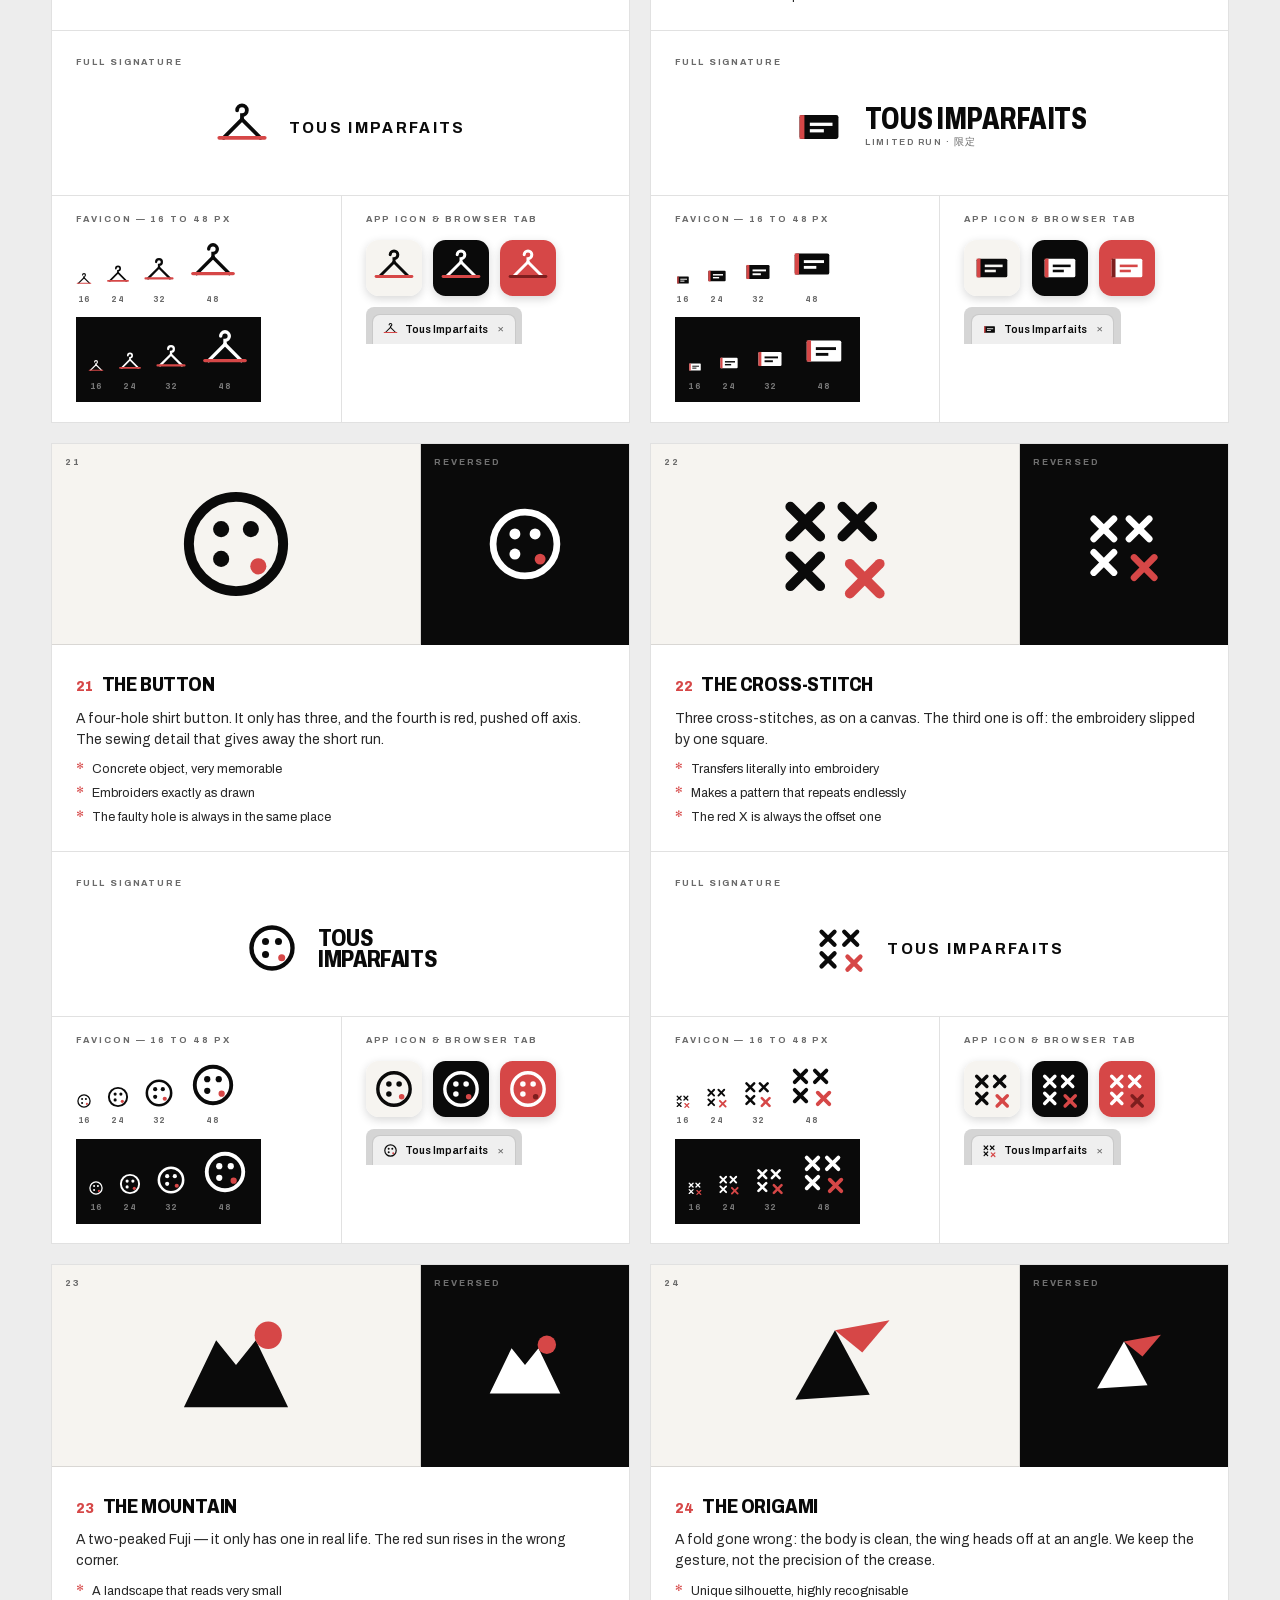
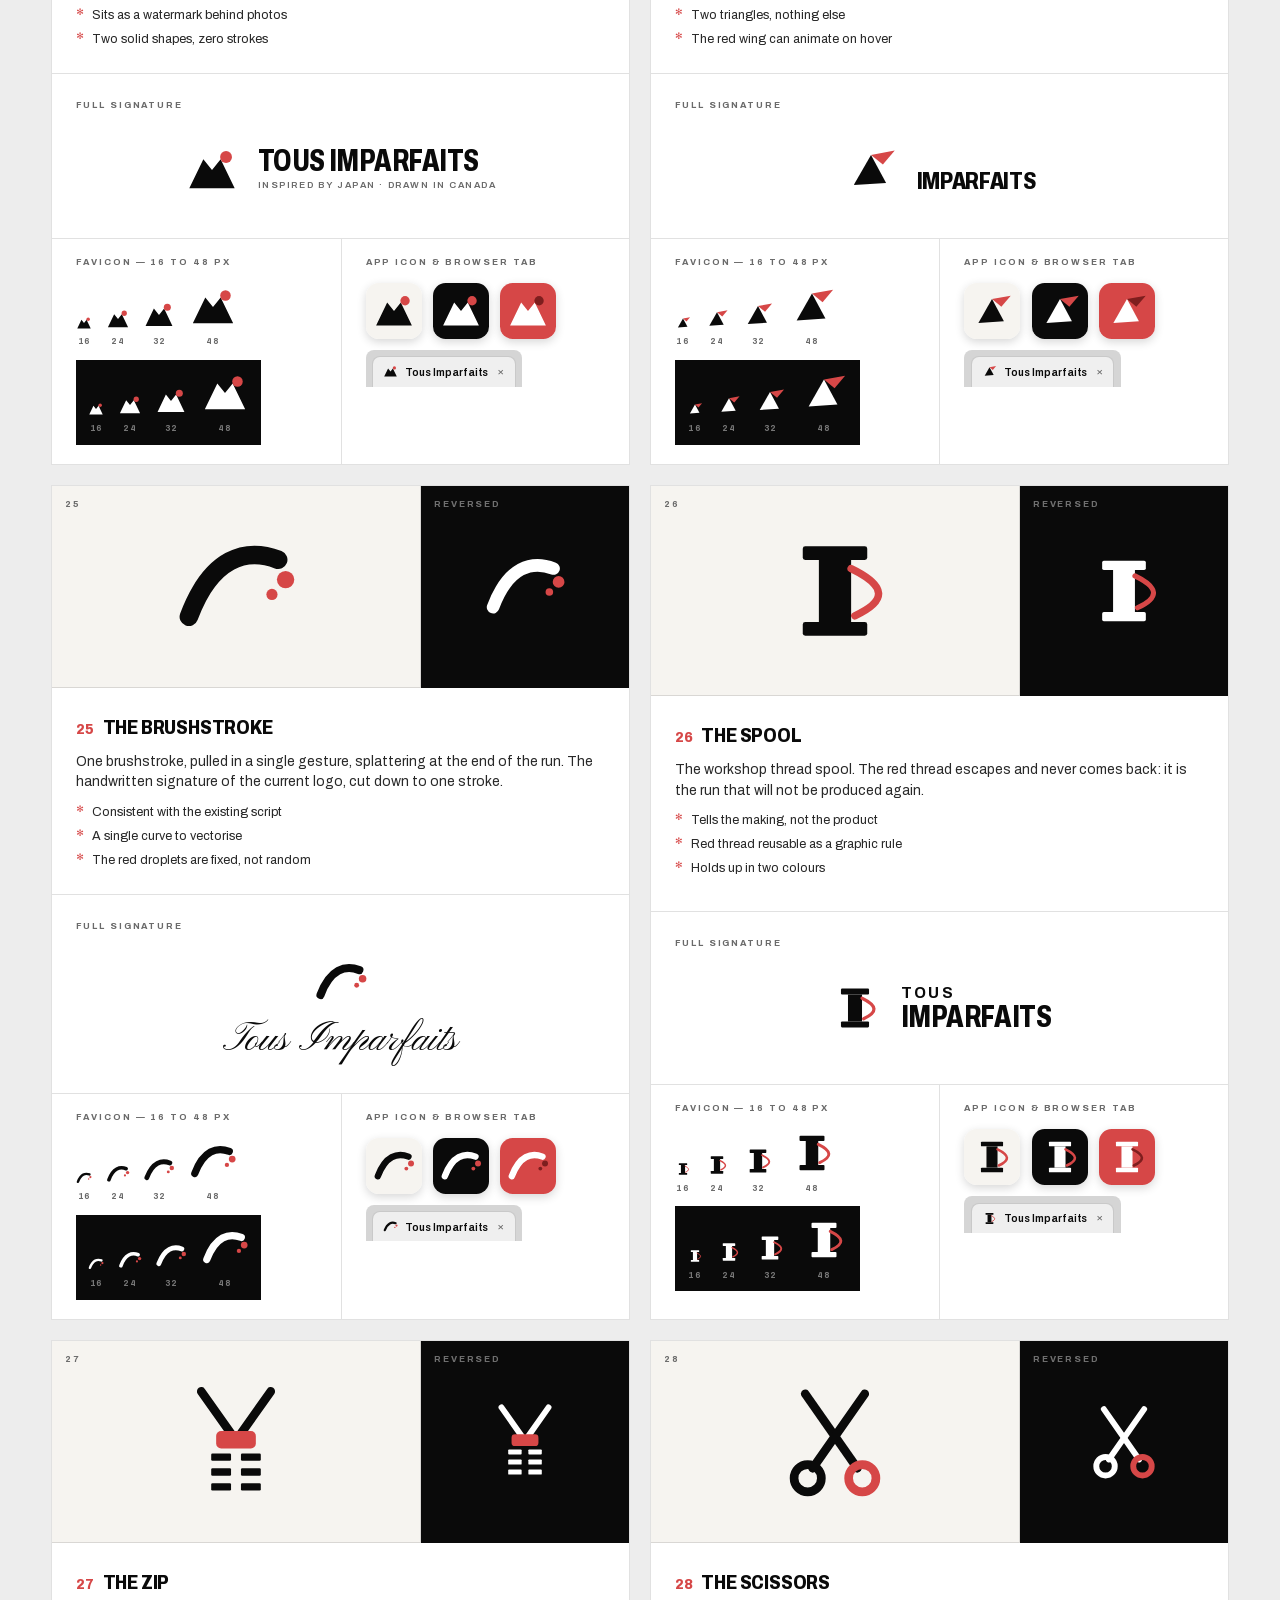
==== commit e4c94d38: "Favicon : l'ecusson blanc de /brand, a l'identique Le favicon reprend exactement la geometrie du bad" ====
--- a/brand/index.html
+++ b/brand/index.html
@@ -10,9 +10,9 @@
 <title>Tous Imparfaits — 60 pistes d'identité</title>
 <meta name="description" content="Soixante pistes de logo, favicon et app icon : trente pour Tous Imparfaits, trente pour Imparfaits. Planche de travail, rien n'est appliqué au site.">
 <meta name="robots" content="noindex, nofollow">
-<link rel="icon" href="../assets/favicon.svg?v=7" type="image/svg+xml">
-<link rel="icon" href="../assets/icons/favicon.ico?v=7" sizes="16x16 32x32 48x48">
-<link rel="apple-touch-icon" href="../assets/icons/apple-touch-icon.png?v=6">
+<link rel="icon" href="../assets/favicon.svg?v=8" type="image/svg+xml">
+<link rel="icon" href="../assets/icons/favicon.ico?v=8" sizes="16x16 32x32 48x48">
+<link rel="apple-touch-icon" href="../assets/icons/apple-touch-icon.png?v=7">
 <meta name="theme-color" content="#0a0a0a">
 <link rel="stylesheet" href="styles.css?v=27">
 <link rel="stylesheet" href="../assets/tilogo.css?v=4">
@@ -120,7 +120,7 @@
             </div>
             <div class="pv-px__col">
               <span class="pv-px__lab">L'écusson</span>
-              <span class="pv-px__zoom"><img src="assets/px-apres.png?v=3" width="16" height="16" alt=""></span>
+              <span class="pv-px__zoom"><img src="assets/px-apres.png?v=4" width="16" height="16" alt=""></span>
               <span class="pv-px__verdict pv-px__verdict--ok">✓ lisible</span>
             </div>
             <span class="pv-px__cap">Rendus réels à 16&nbsp;×&nbsp;16&nbsp;px, agrandis à l'identique</span>
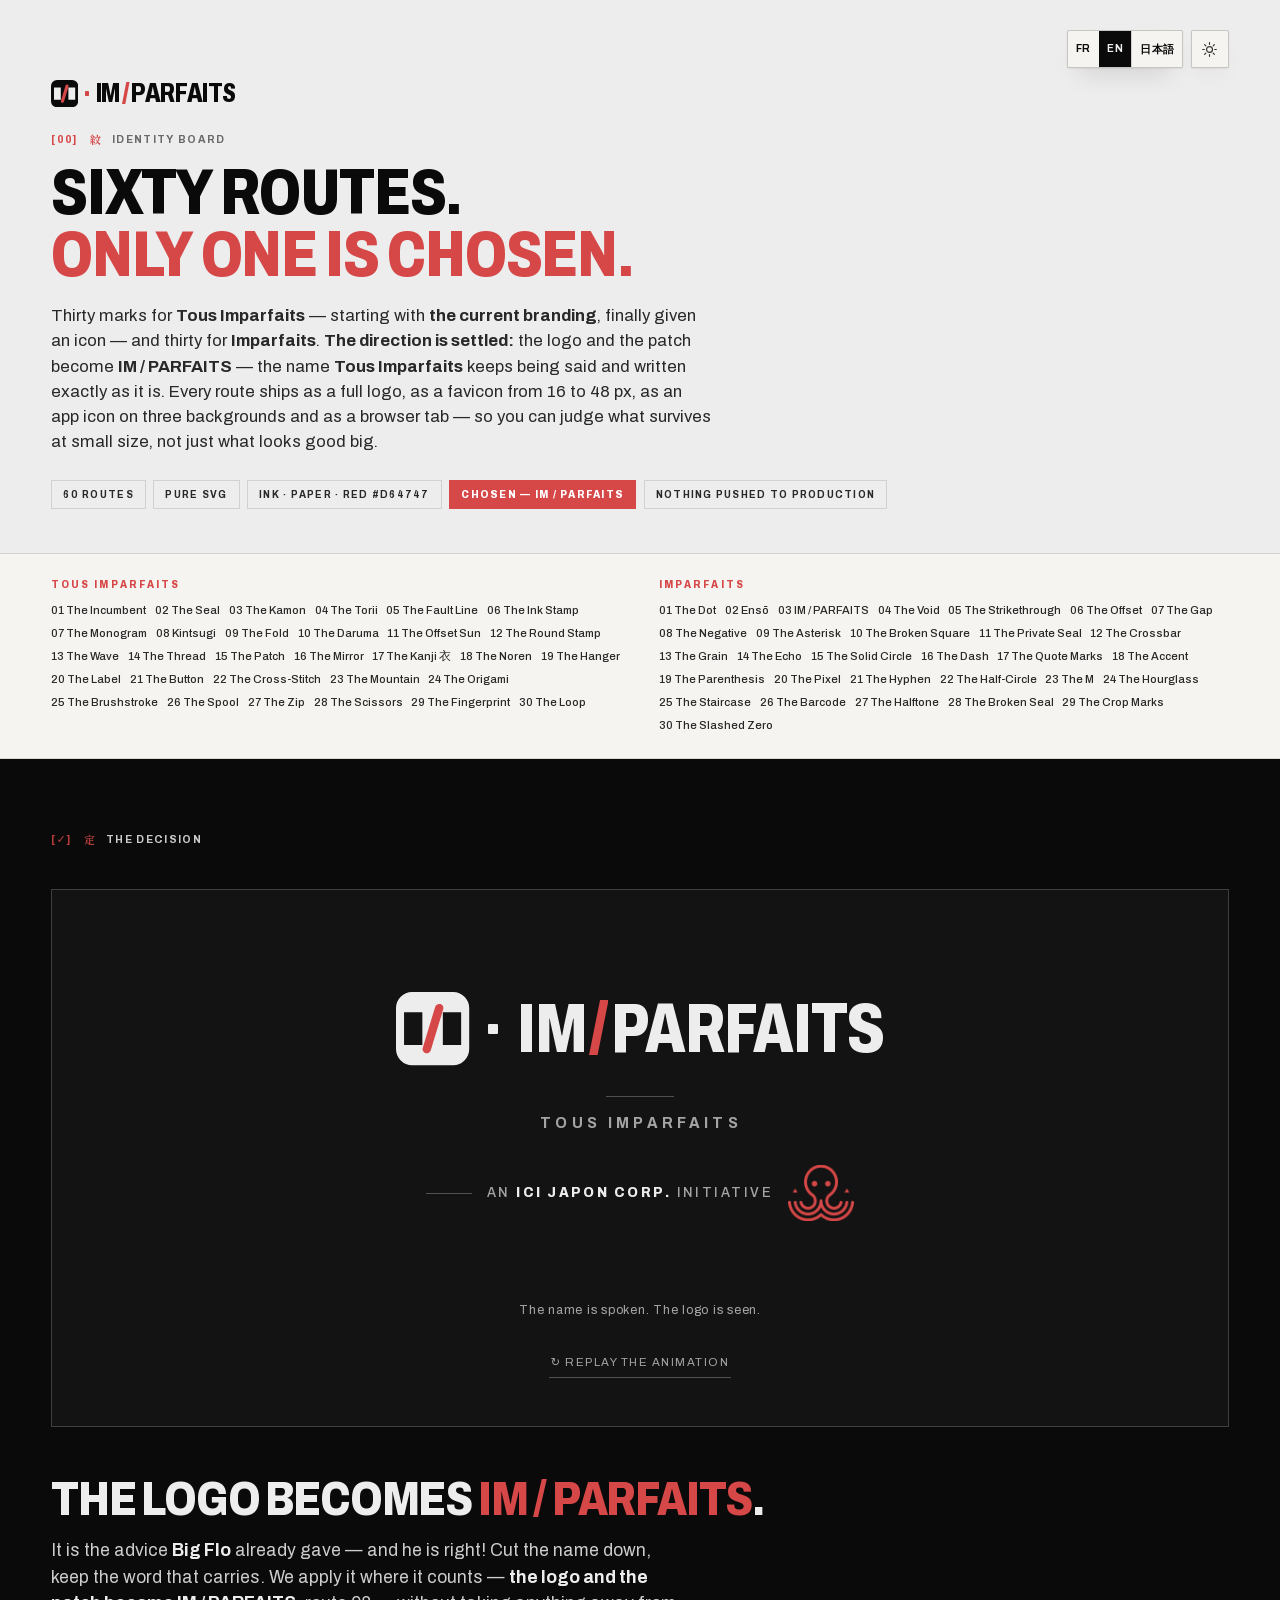
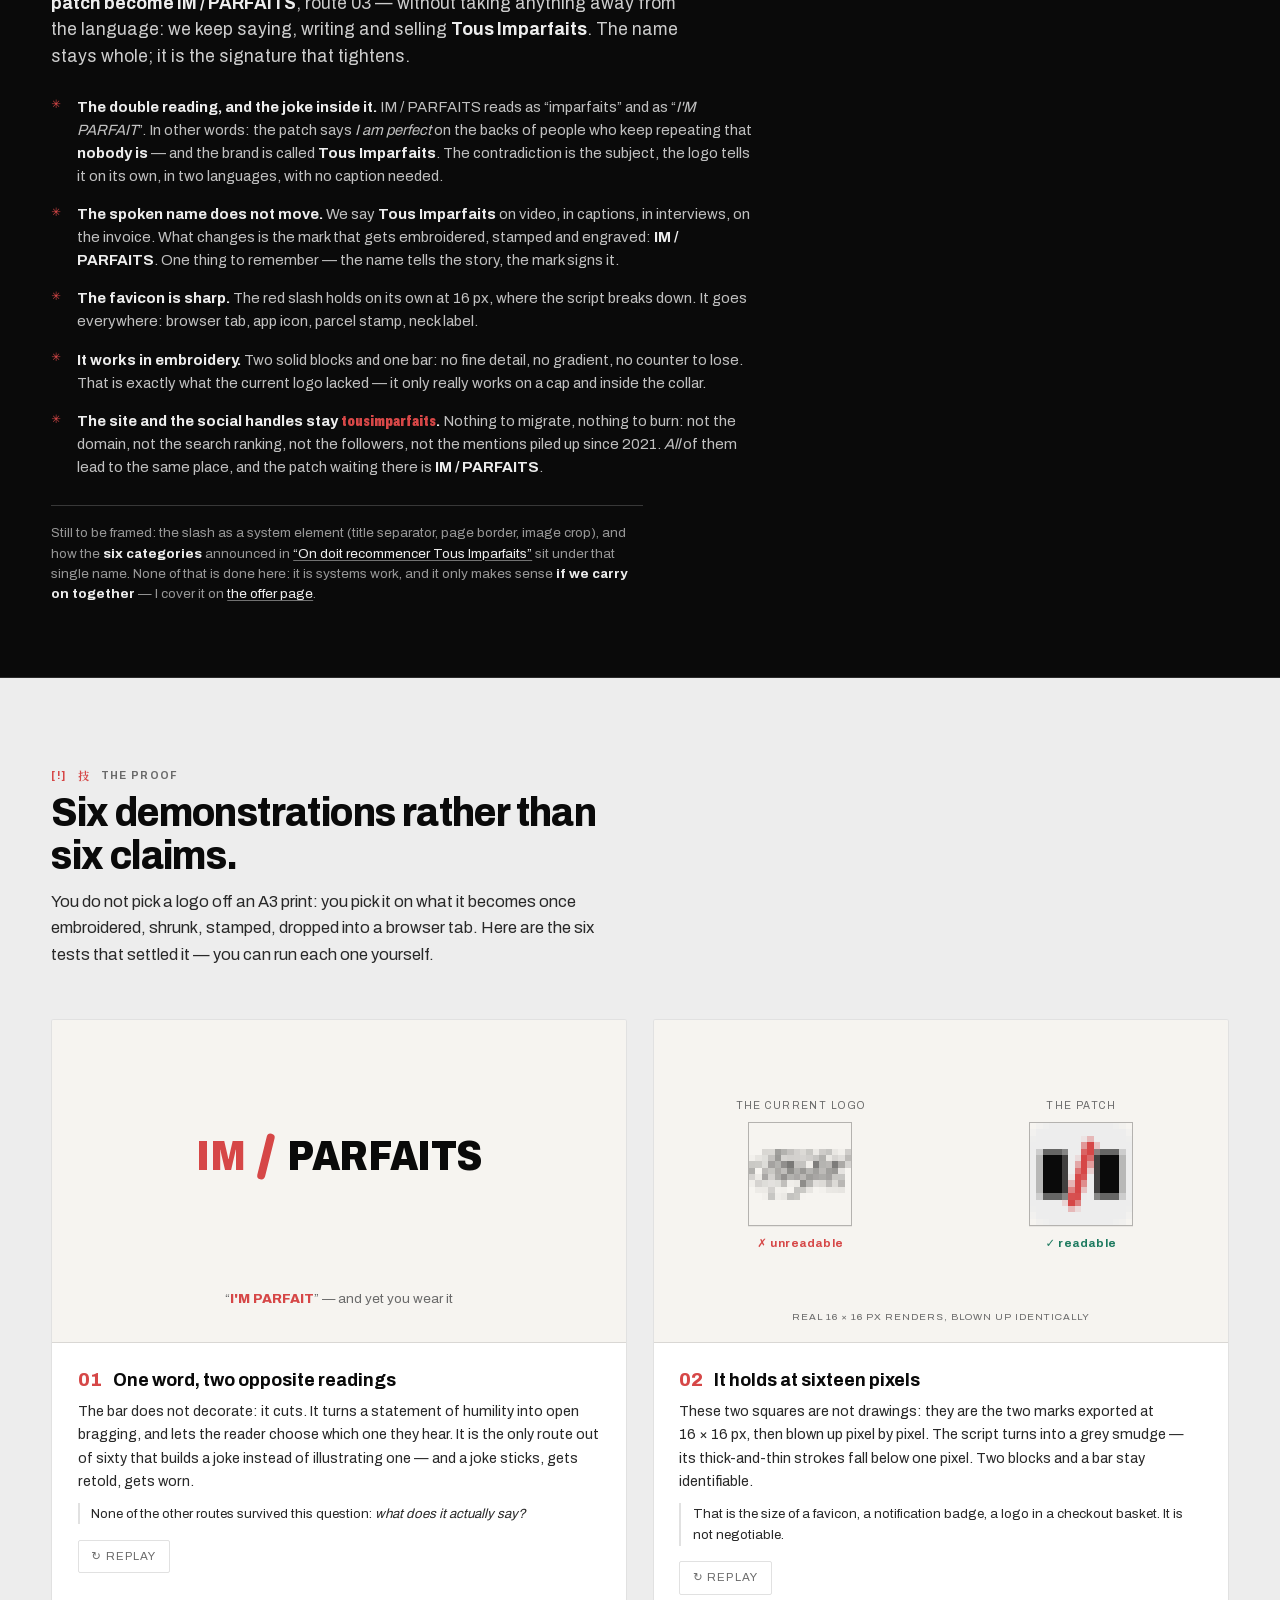
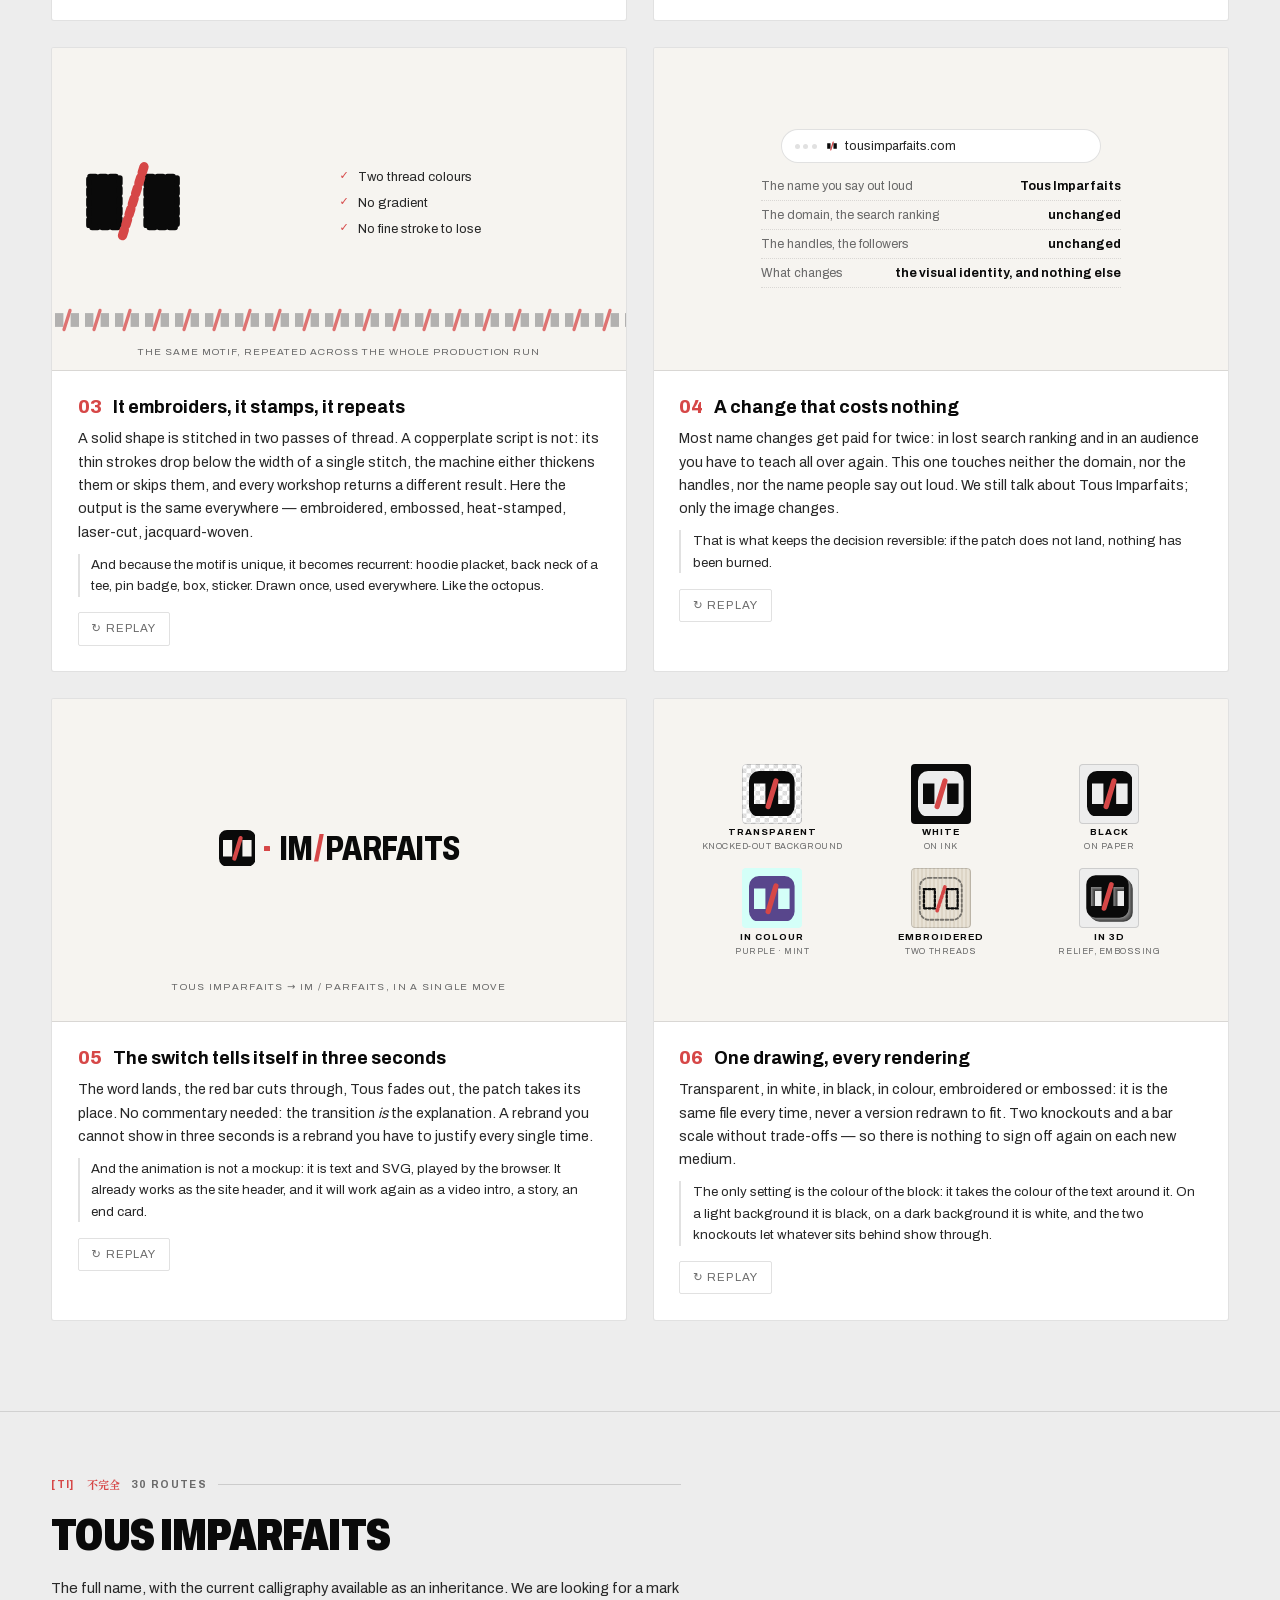
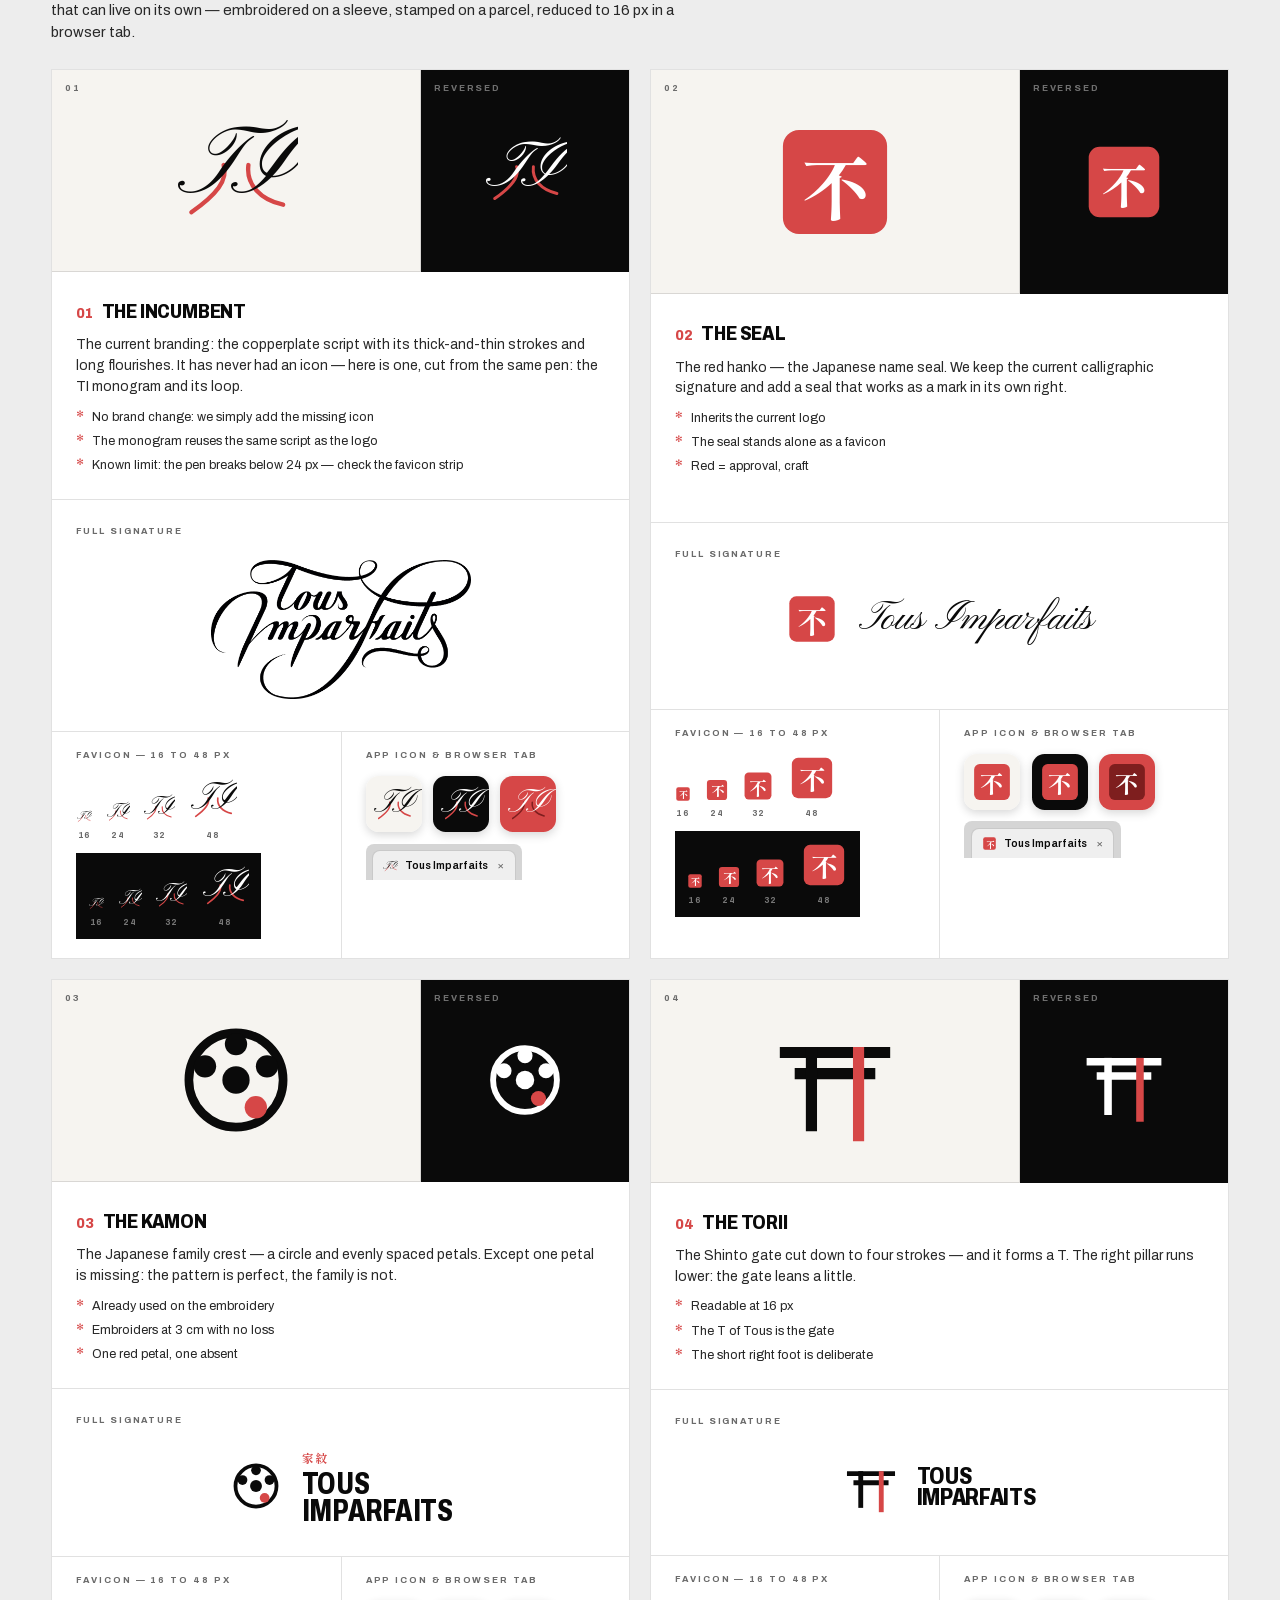
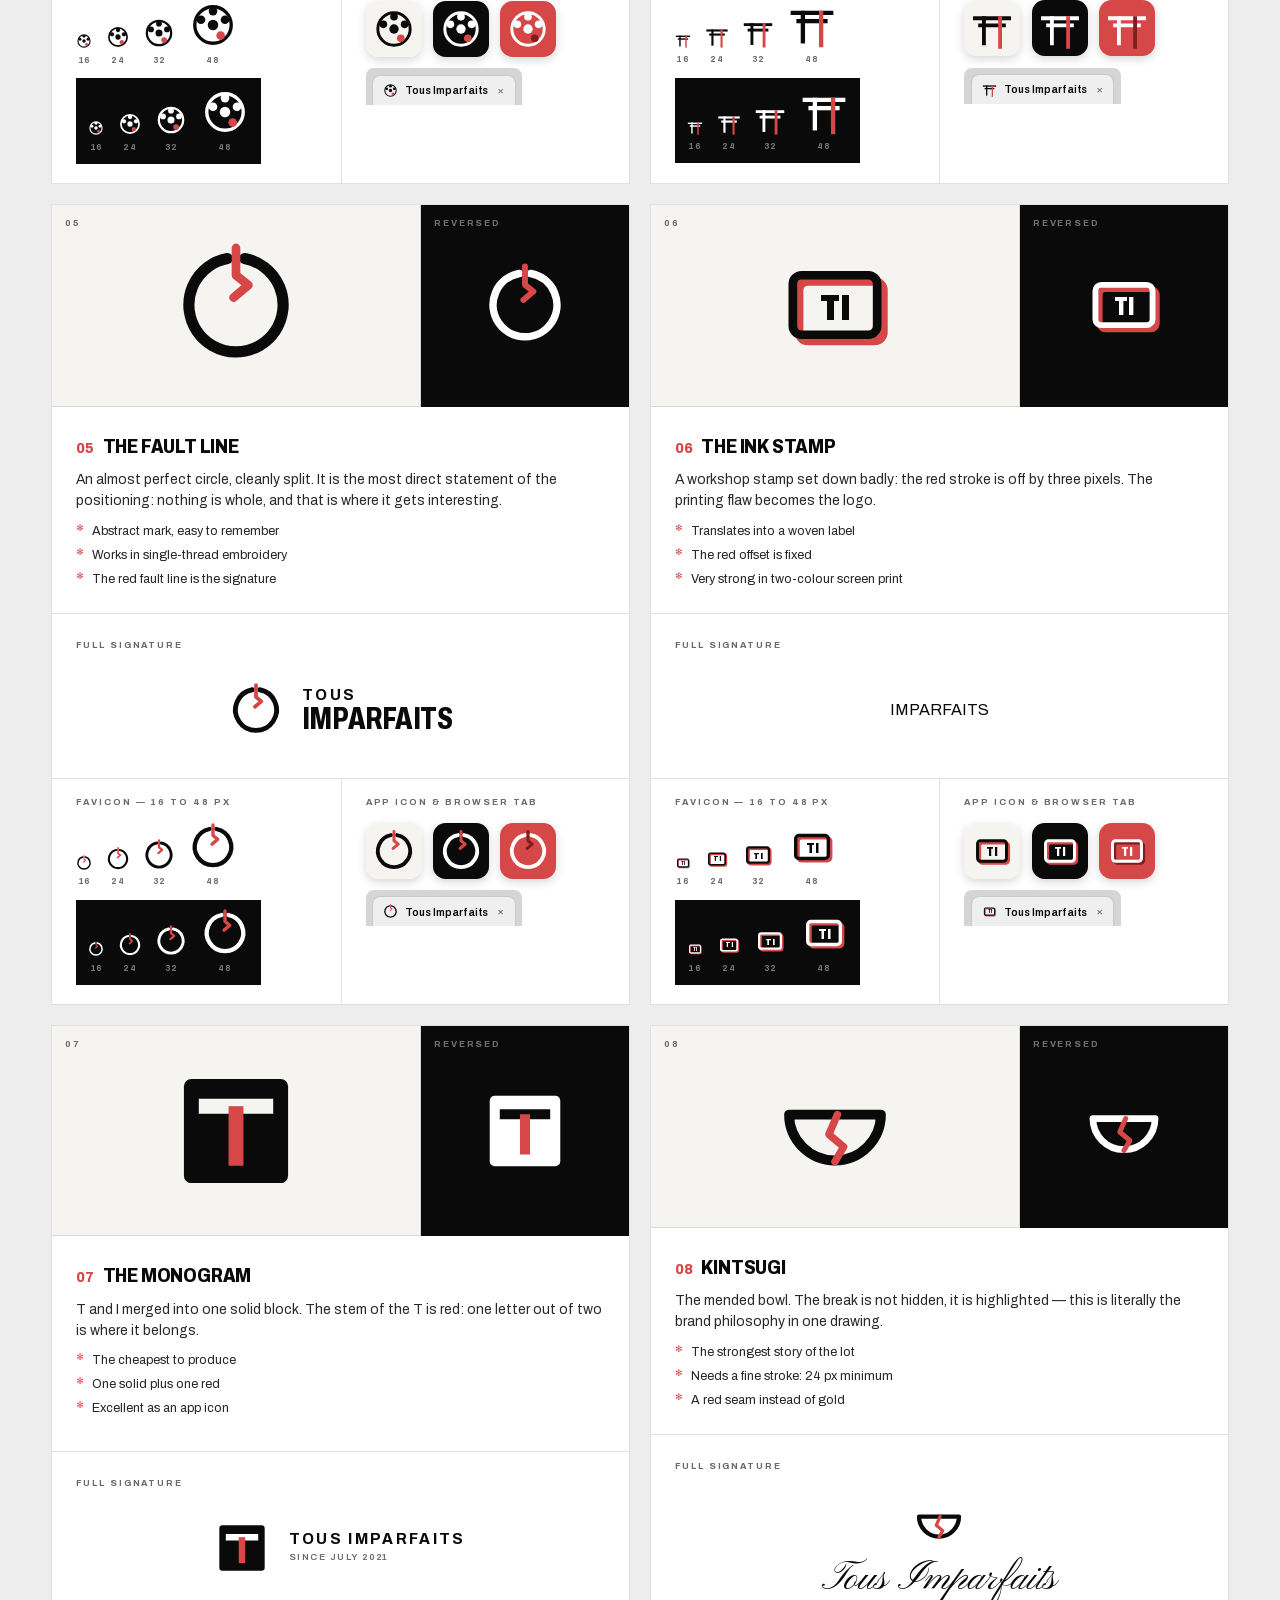
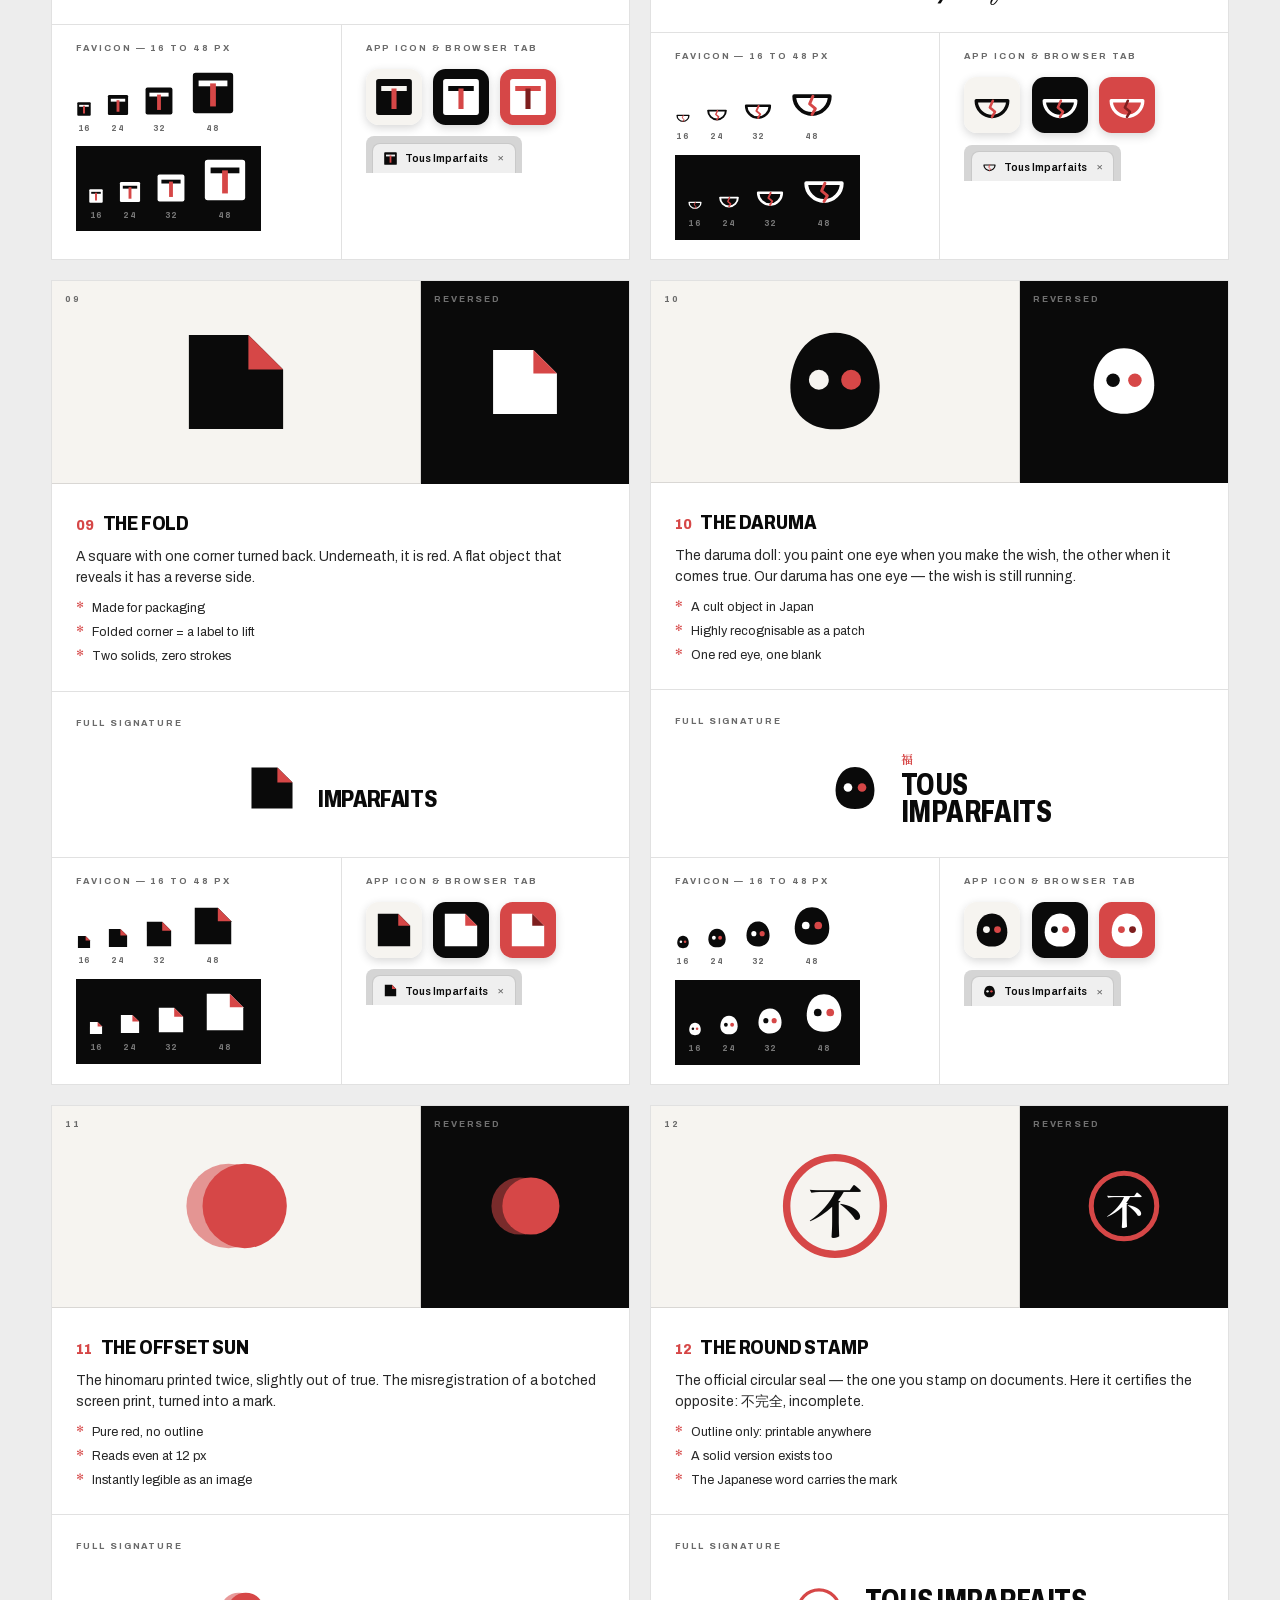
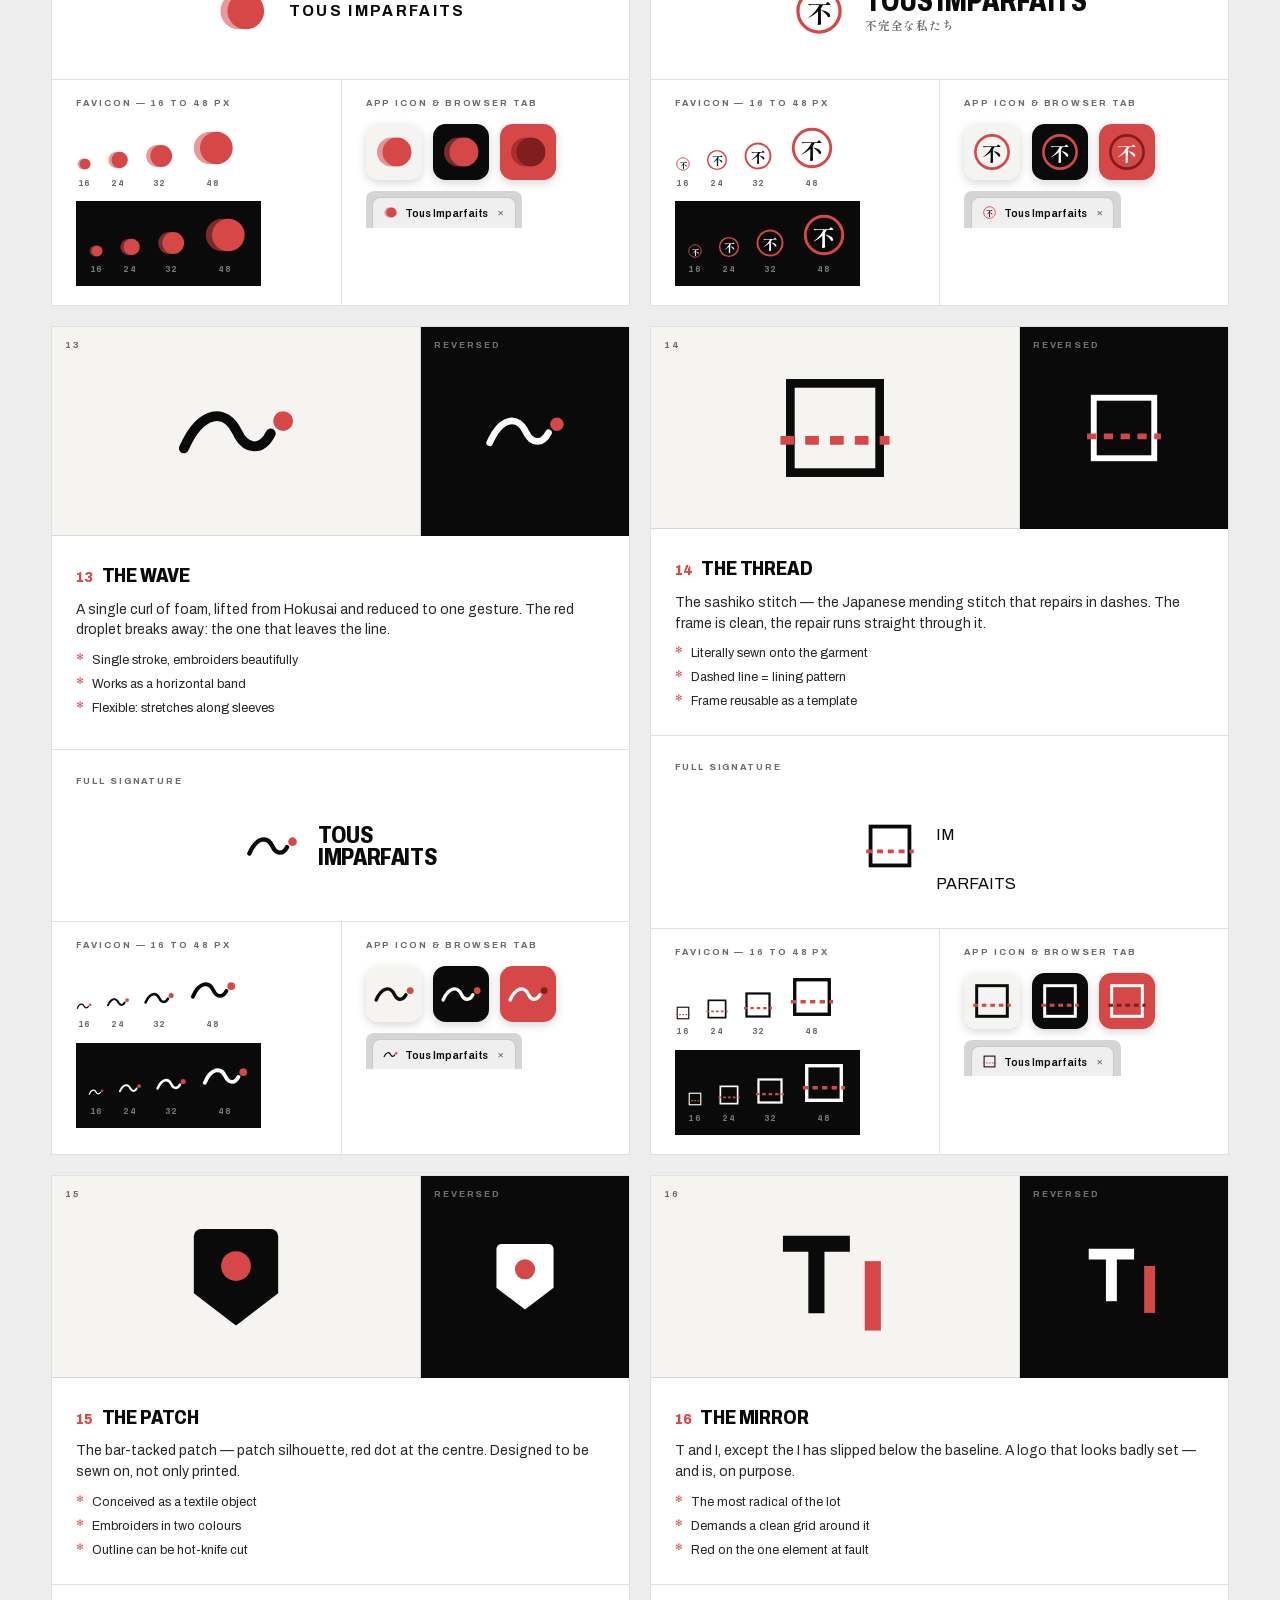
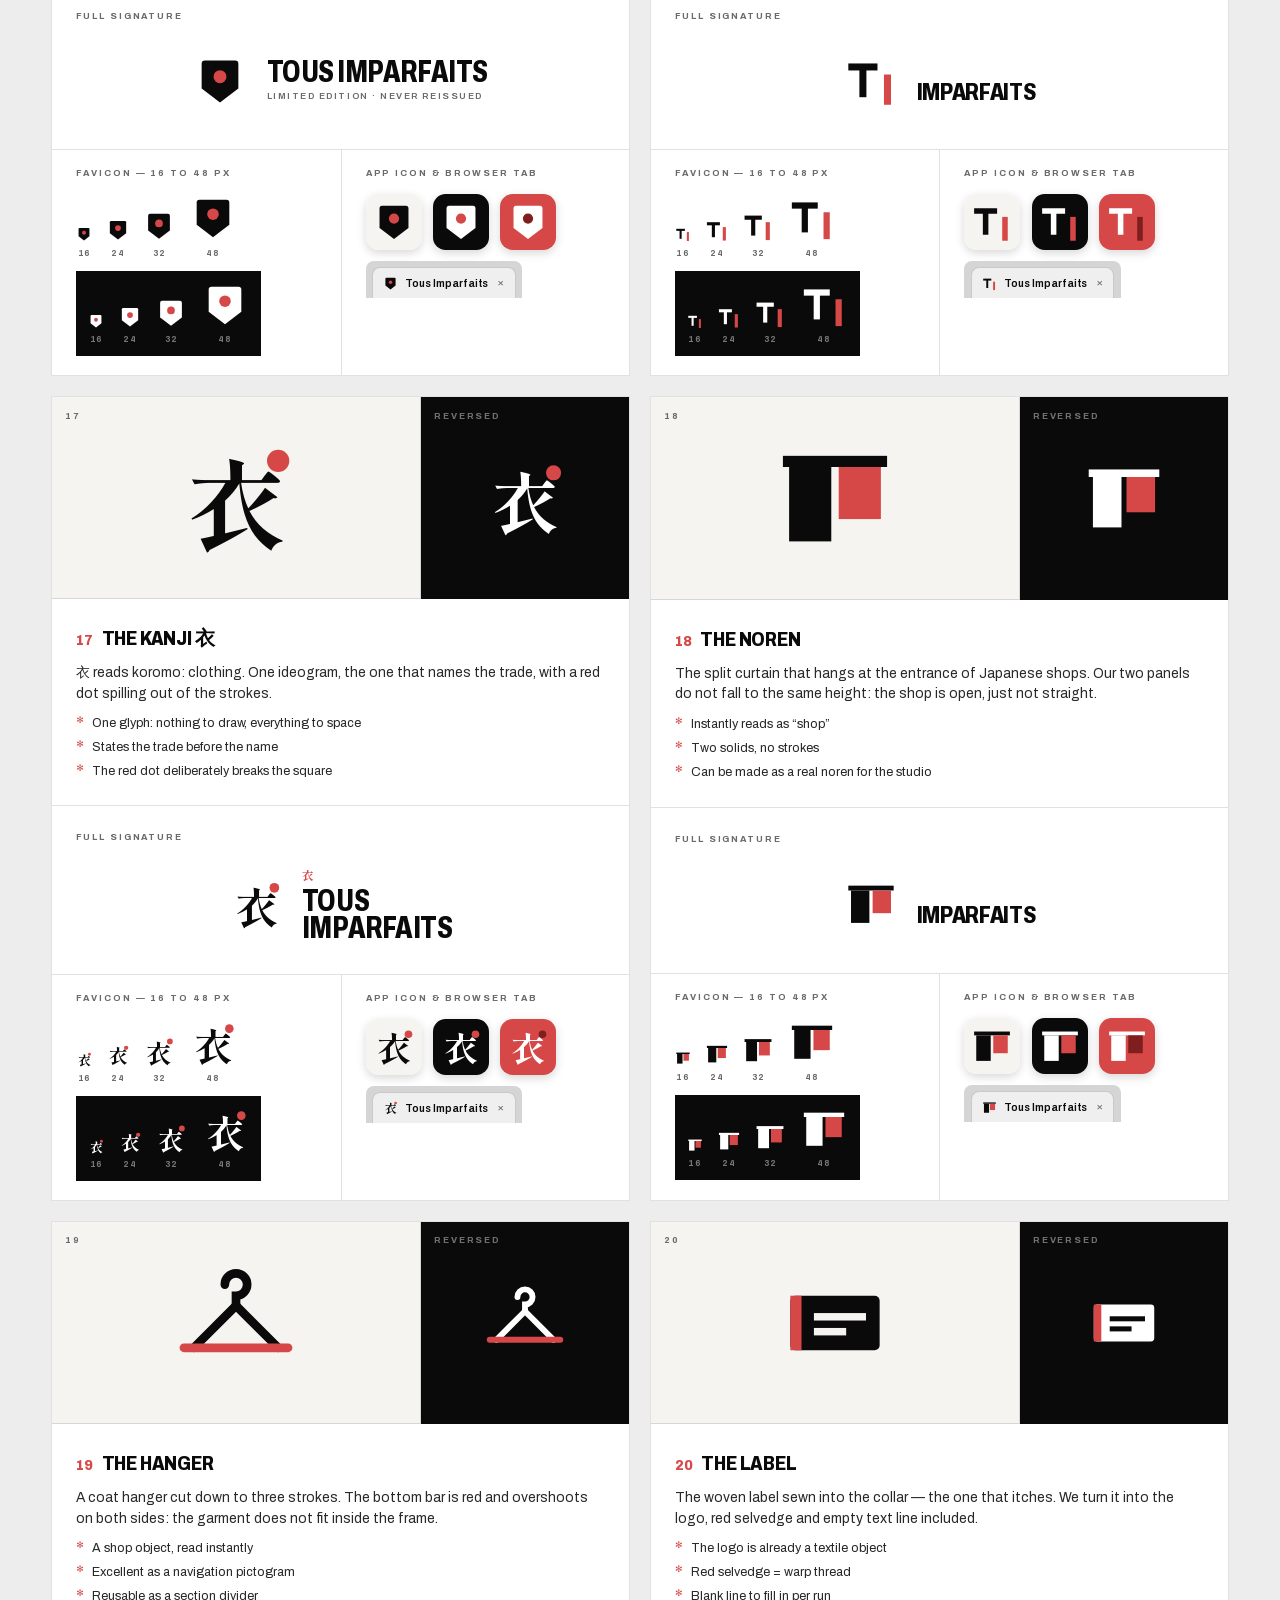
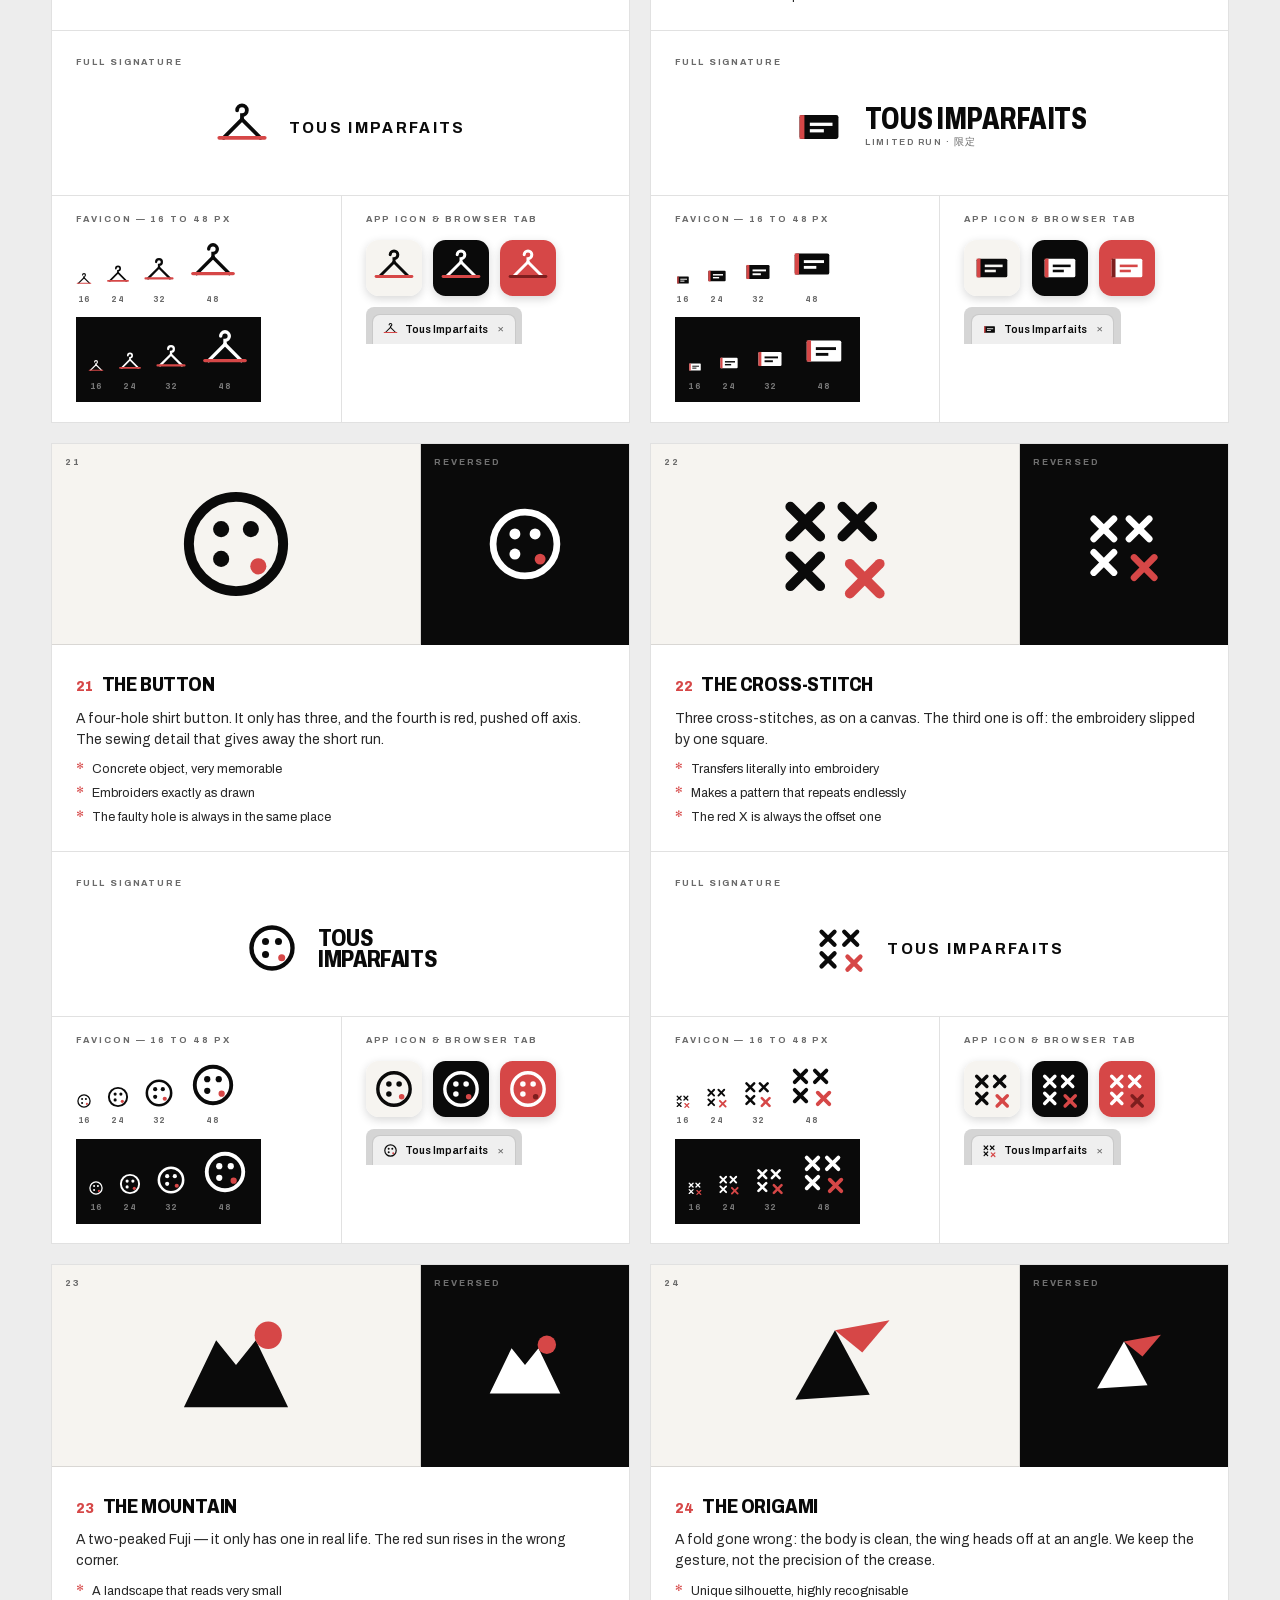
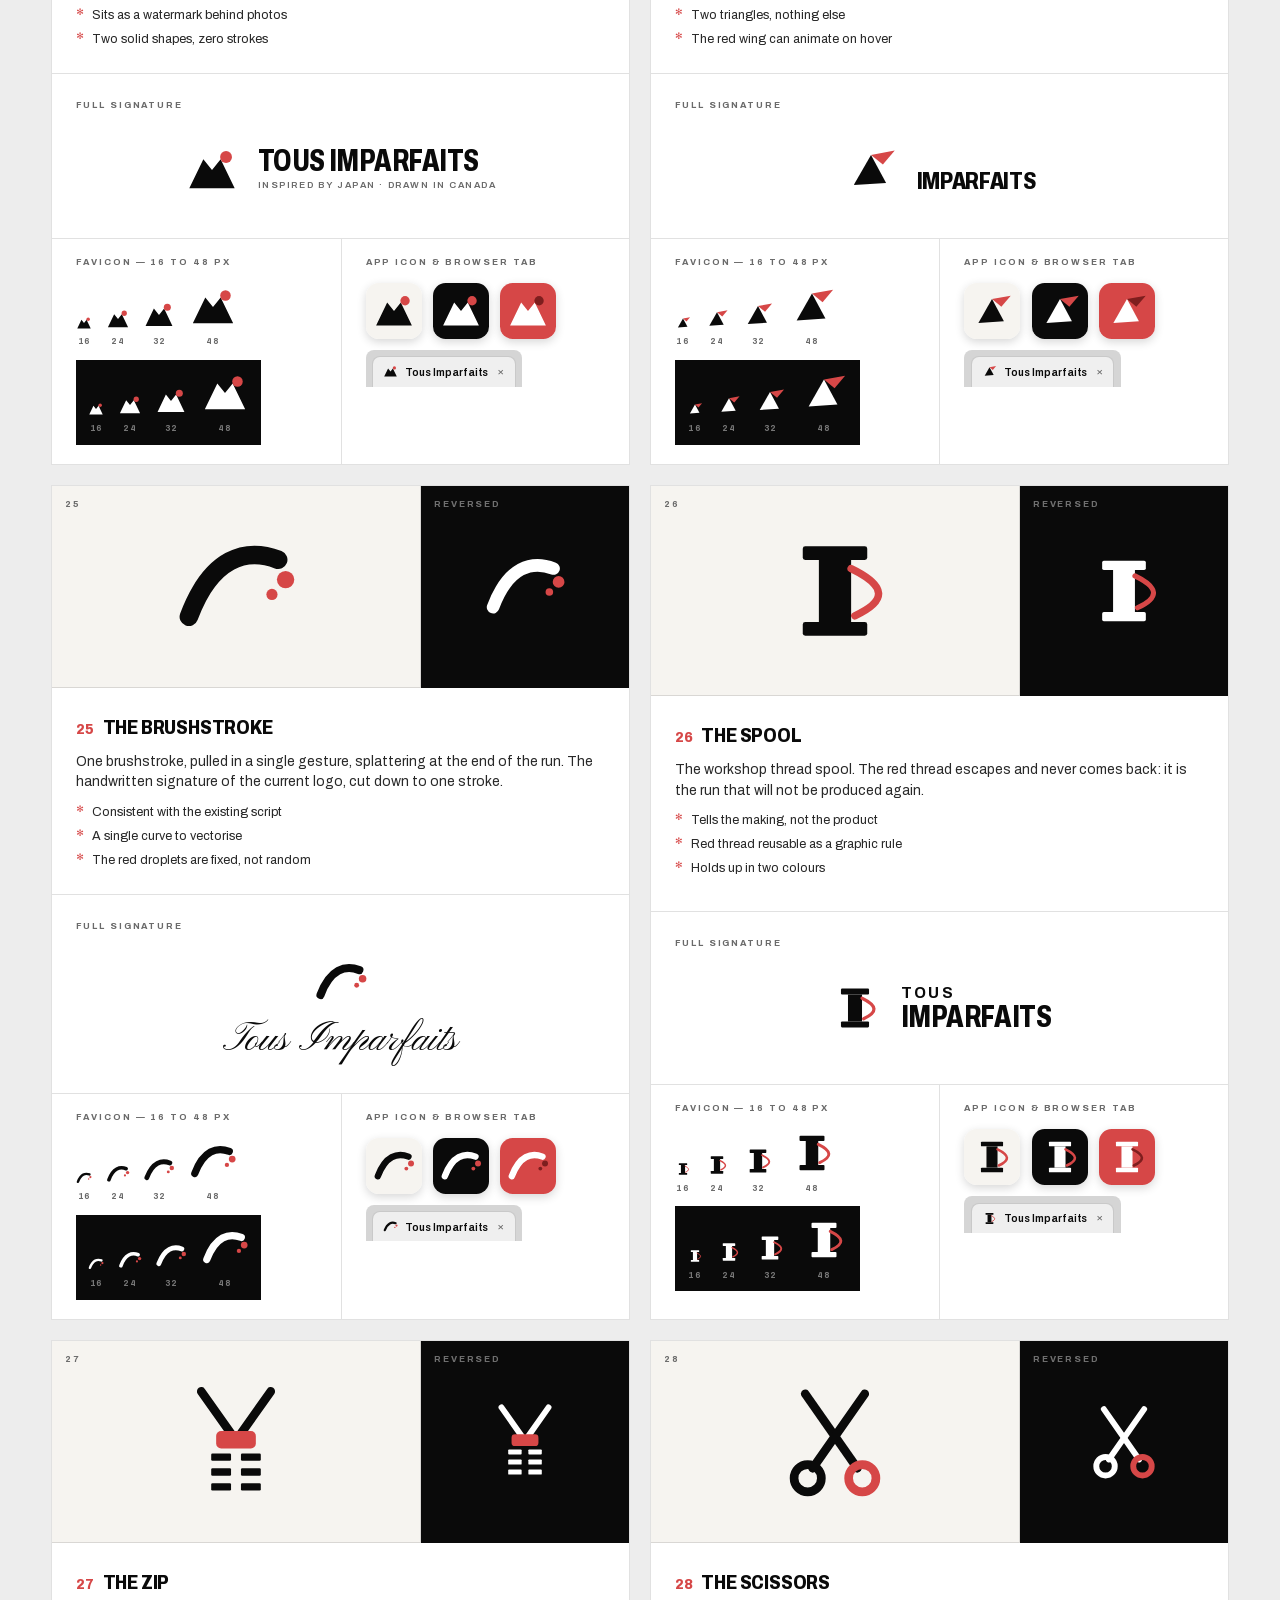
==== commit 8296cc59: "Rencontre : le nom parle apparait sous le logo Entre le lockup et la signature Ici Japon Corp., l'an" ====
--- a/brand/index.html
+++ b/brand/index.html
@@ -16,7 +16,7 @@
 <meta name="theme-color" content="#0a0a0a">
 <link rel="stylesheet" href="styles.css?v=27">
 <link rel="stylesheet" href="../assets/tilogo.css?v=4">
-<link rel="stylesheet" href="../assets/rebanim.css?v=4">
+<link rel="stylesheet" href="../assets/rebanim.css?v=5">
 <link rel="stylesheet" href="../assets/pagei18n.css?v=3">
 </head>
 <body>
@@ -49,6 +49,10 @@
     <div class="decide__stage" data-reb-scene>
       <div class="rebframe" data-reb-frame>
         <div class="rebanim" id="rebanim" translate="no" aria-hidden="true" data-rebanim><span class="rebanim__badge"><svg viewBox="0 0 100 100" fill="none" aria-hidden="true" focusable="false"><path fill="currentColor" fill-rule="evenodd" d="M22 0H78A22 22 0 0 1 100 22V78A22 22 0 0 1 78 100H22A22 22 0 0 1 0 78V22A22 22 0 0 1 22 0ZM11 27.5H36V72.5H11ZM64 27.5H89V72.5H64Z"/><path d="M59 22 42 78" stroke="#d64747" stroke-width="11.5" stroke-linecap="round"/></svg></span><span class="rebanim__dot" aria-hidden="true"><i></i></span><span class="rebanim__tous"><i>Tous</i></span><span class="rebanim__im">Im</span><span class="rebanim__sl"><i>/</i></span><span class="rebanim__pf">parfaits</span>
+        </div>
+        <div class="rebnom" translate="no" aria-hidden="true" data-rebnom>
+          <span class="rebnom__r" aria-hidden="true"></span>
+          <span class="rebnom__t">Tous Imparfaits</span>
         </div>
         <div class="rebijc" id="rebijc" aria-hidden="true" data-rebijc>
           <span class="rebijc__r" aria-hidden="true"></span>
@@ -2210,7 +2214,7 @@
 <script src="../assets/theme.js?v=26" defer></script>
 <script src="../assets/pagei18n.js?v=6" data-dict="i18n/" defer></script>
 <script src="../assets/tilogo.js?v=3" defer></script>
-<script src="../assets/rebanim.js?v=26" defer></script>
+<script src="../assets/rebanim.js?v=27" defer></script>
 <script src="anim.js?v=26" defer></script>
 </body>
 </html>
--- a/assets/rebanim.css
+++ b/assets/rebanim.css
@@ -9,6 +9,30 @@
   gap: clamp(1.1rem, 3.4vh, 2.6rem);
 }
 @media (max-width: 620px) { .rebframe { aspect-ratio: 4 / 3; } }
+
+/* ── le nom parle, entre le logo et la signature ─────────────────────────── */
+.rebnom {
+  display: flex; flex-direction: column; align-items: center;
+  gap: clamp(.5rem, 1.5vh, .95rem);
+  opacity: 0; transform: translateY(9px);
+  transition: opacity .55s var(--ease, cubic-bezier(.16, .84, .32, 1)), transform .65s var(--ease, cubic-bezier(.16, .84, .32, 1));
+}
+.rebanim.is-p5 ~ .rebnom, .rebnom.is-on { opacity: 1; transform: none; }
+.rebnom__r {
+  display: block; flex: none; height: 1px; background: rgba(var(--ink-rgb), .28);
+  width: 0; transition: width .68s var(--ease, cubic-bezier(.16, .84, .32, 1)) .1s;
+}
+.rebnom.is-on .rebnom__r { width: clamp(30px, 7vw, 68px); }
+.rebnom__t {
+  font-family: 'ArchivoVar', 'Archivo', system-ui, sans-serif;
+  font-variation-settings: 'wdth' 90, 'wght' 700;
+  text-transform: uppercase; font-size: clamp(.62rem, 1.7vw, 1rem);
+  letter-spacing: .26em; padding-left: .13em;
+  color: var(--mut, var(--grey)); white-space: nowrap;
+}
+@media (prefers-reduced-motion: reduce) {
+  .rebnom, .rebnom__r { transition: none; }
+}
 
 /* ── la signature Ici Japon Corp., a la fin de la rencontre ──────────────── */
 .rebijc {
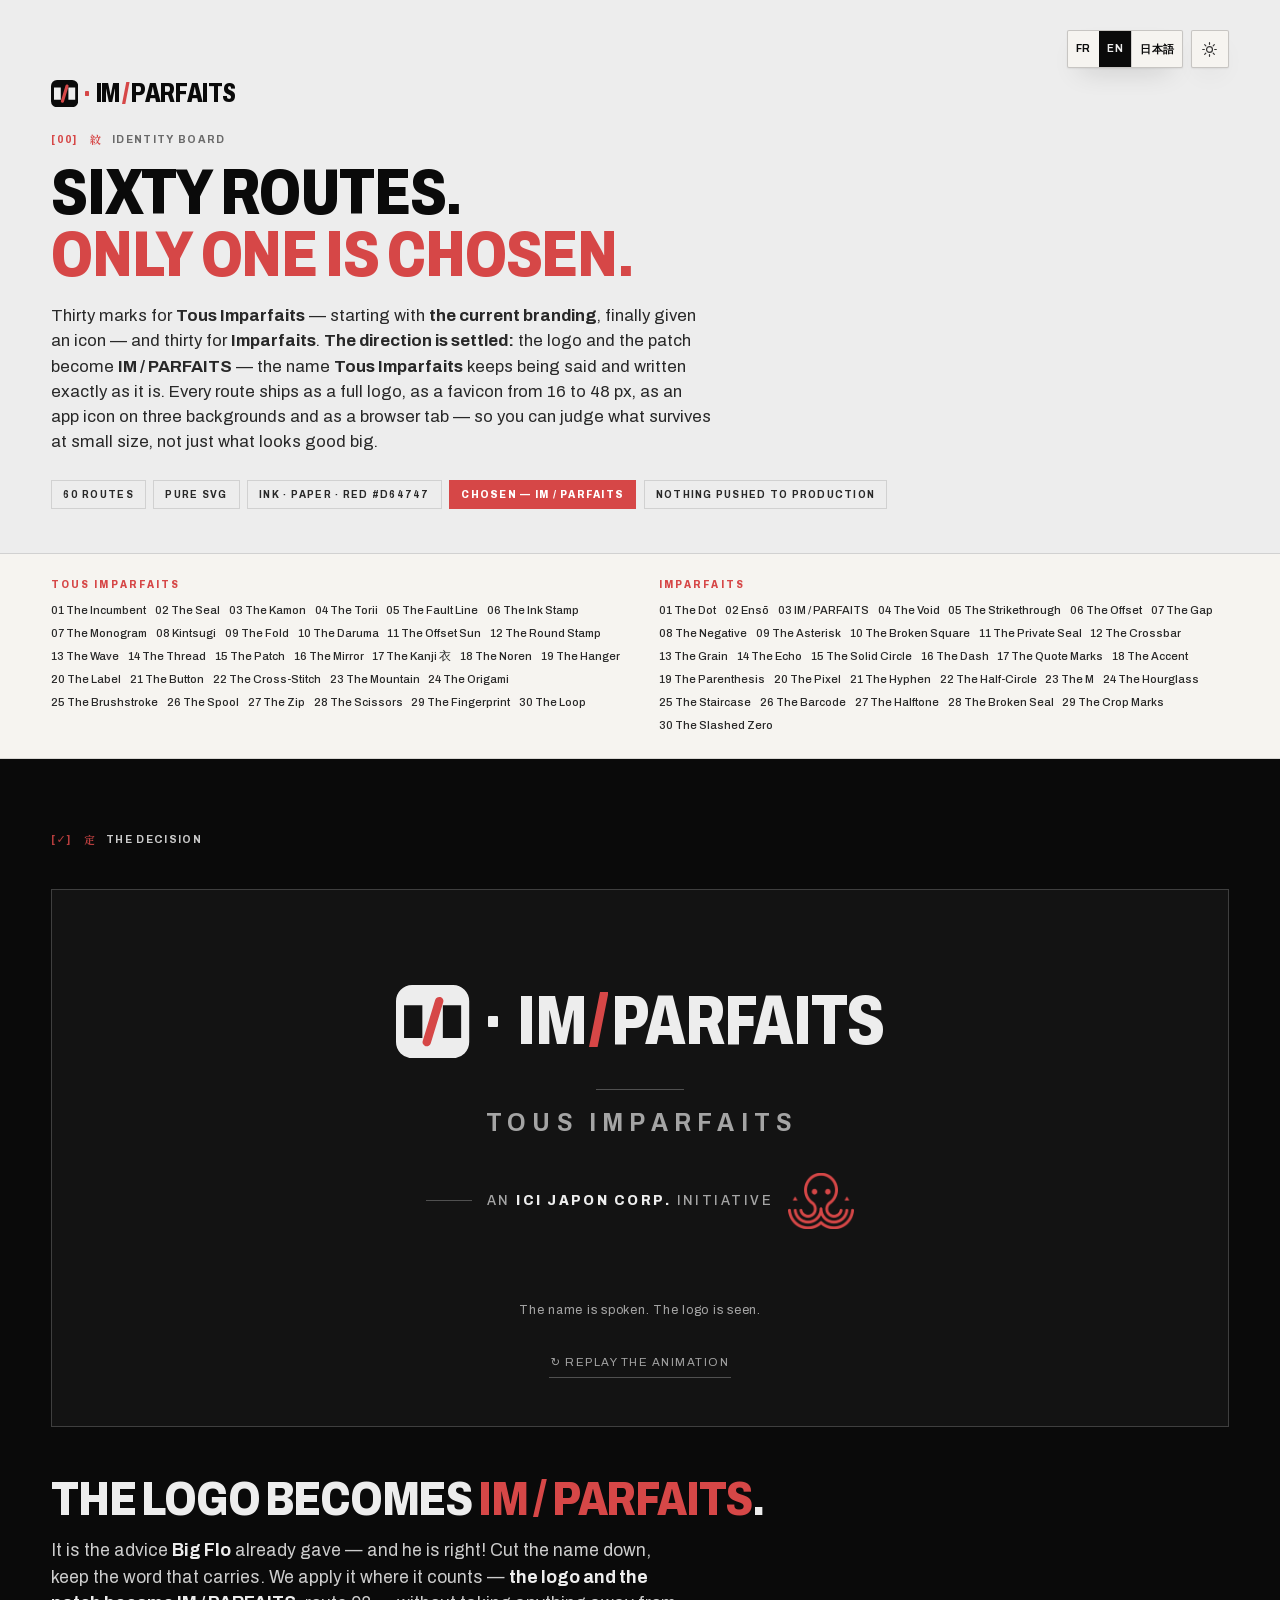
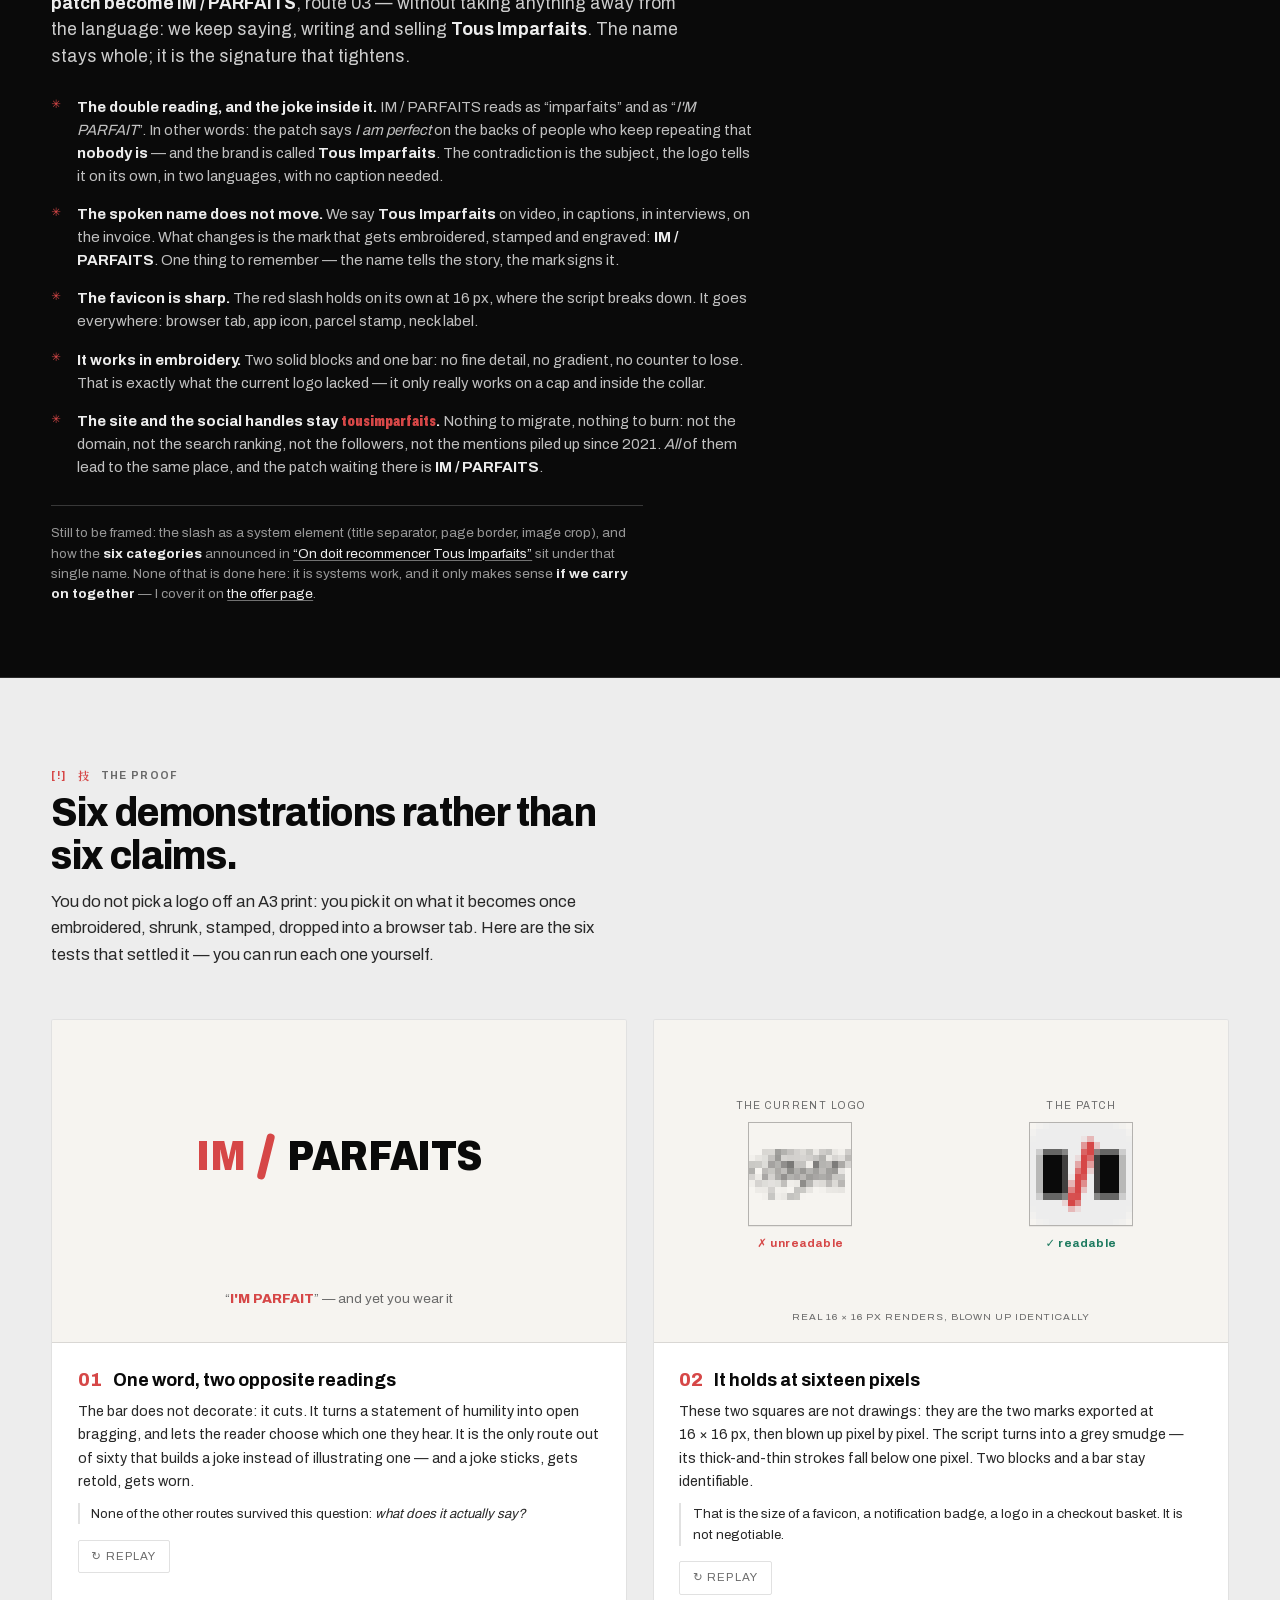
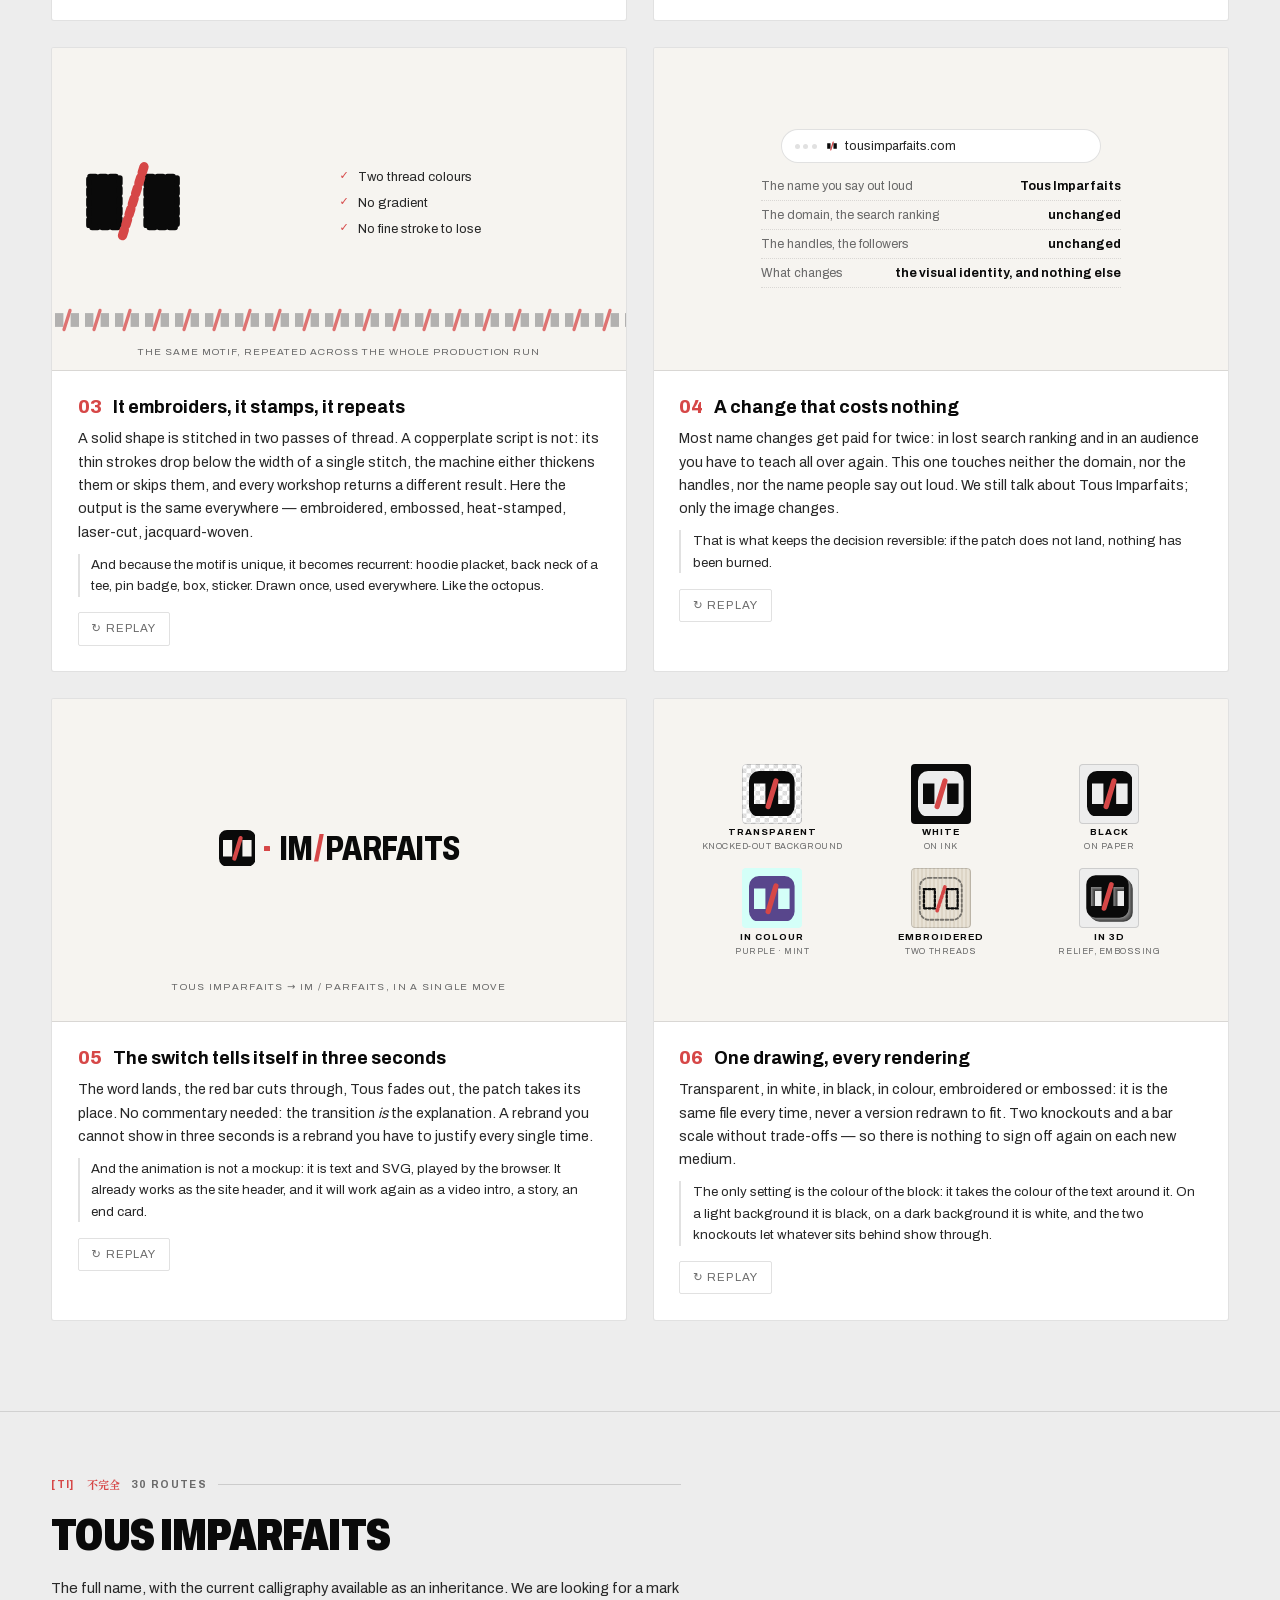
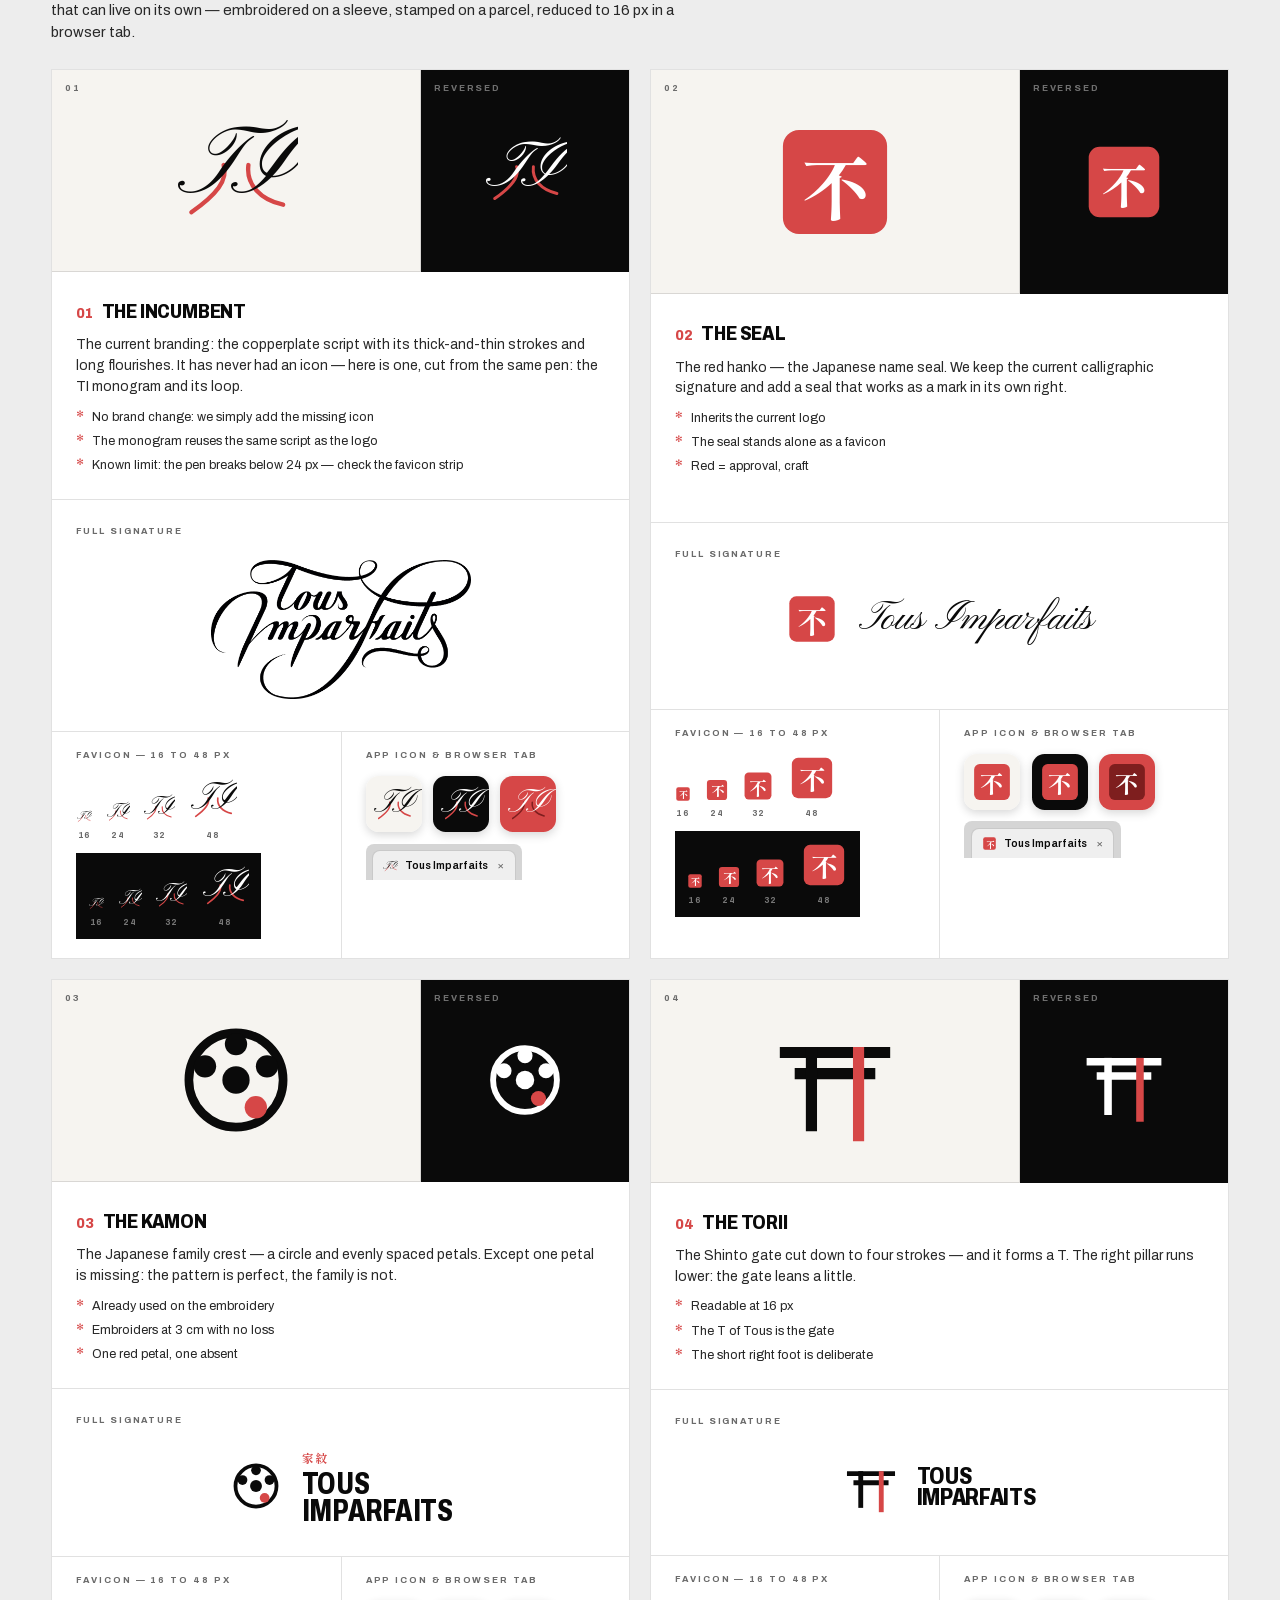
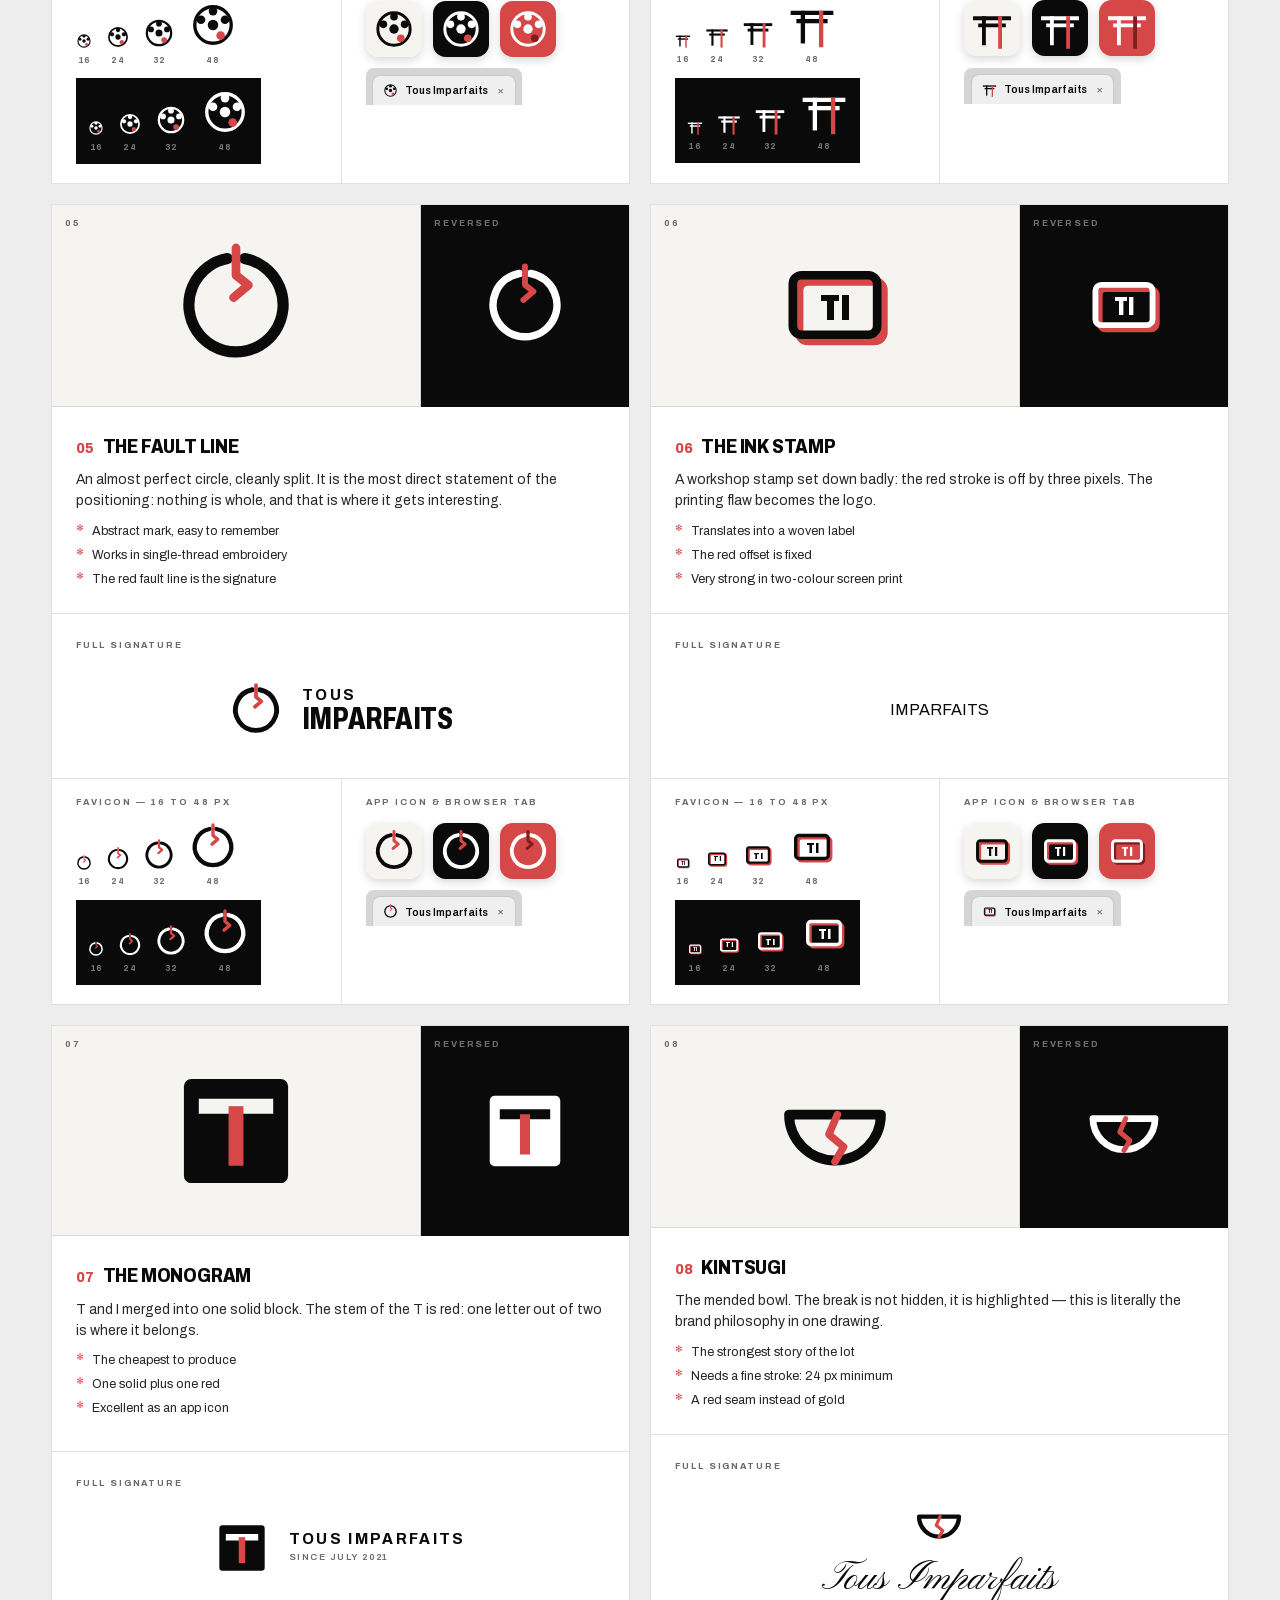
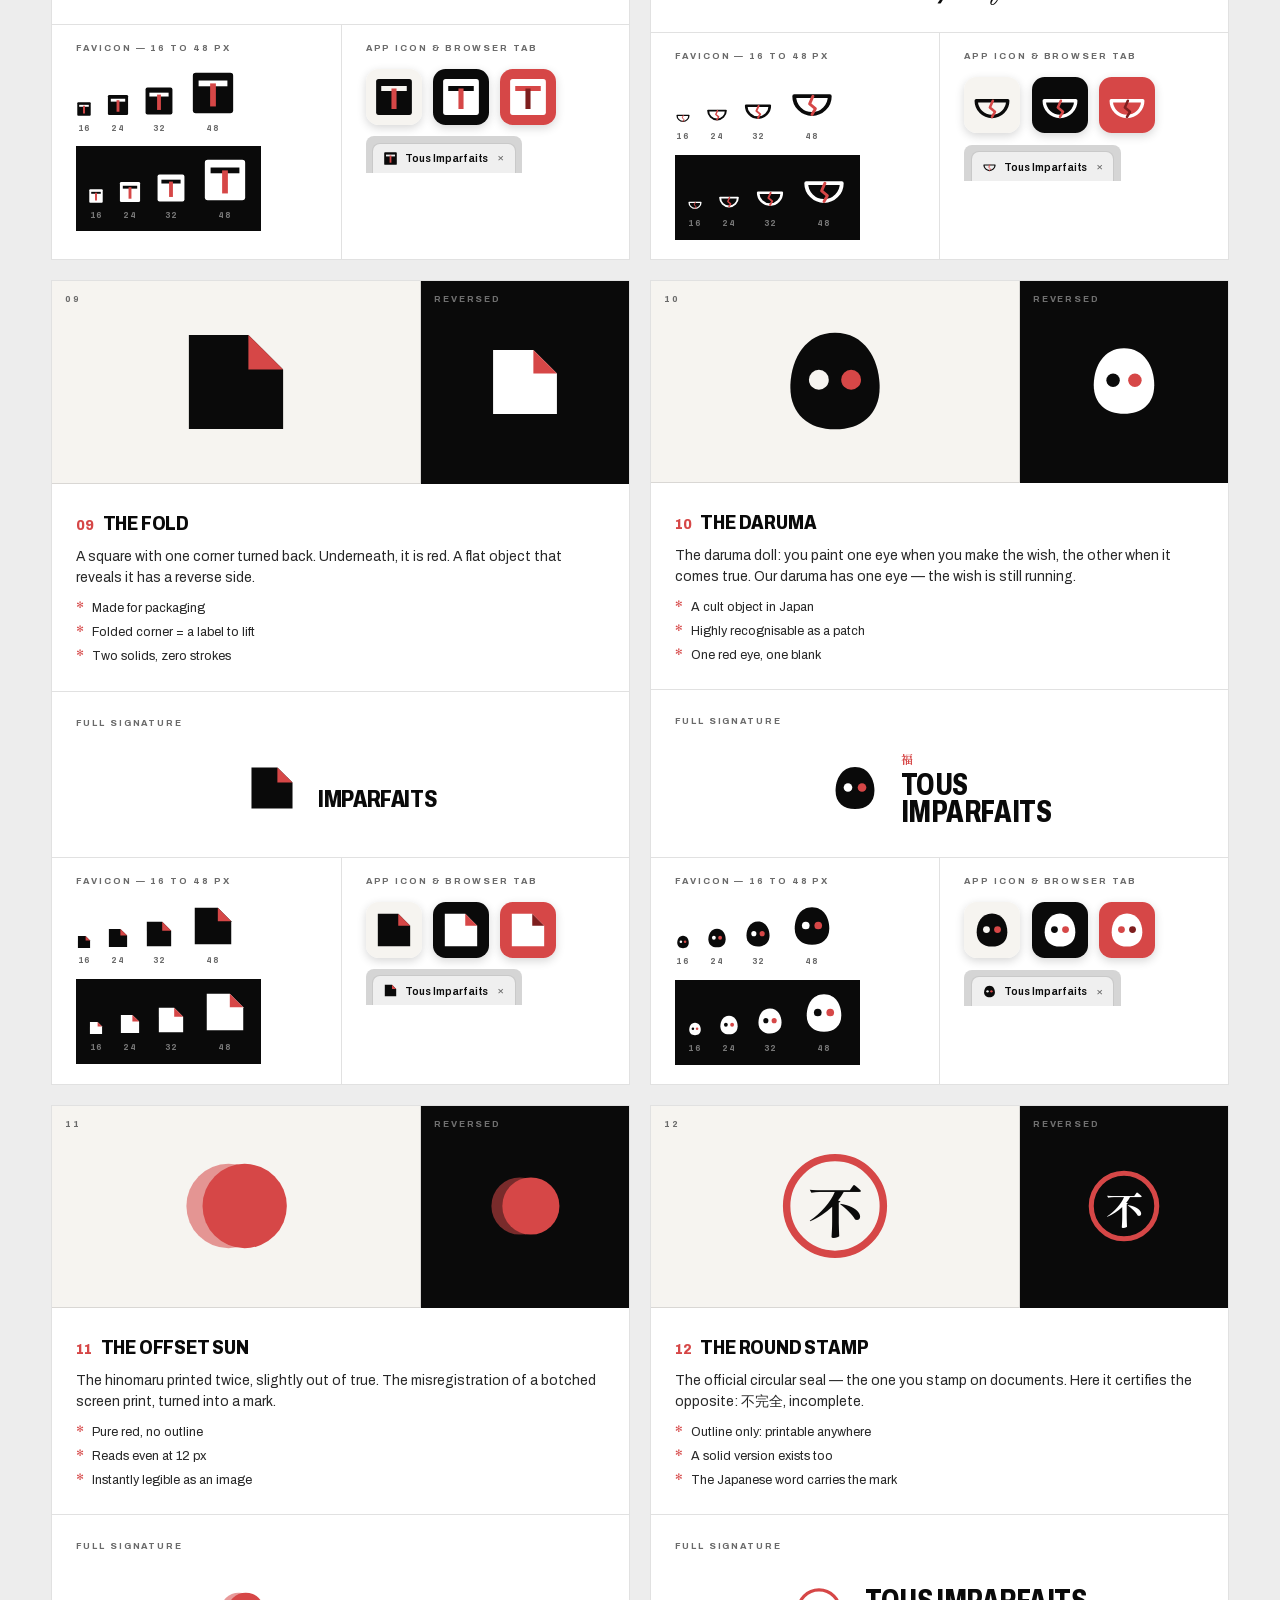
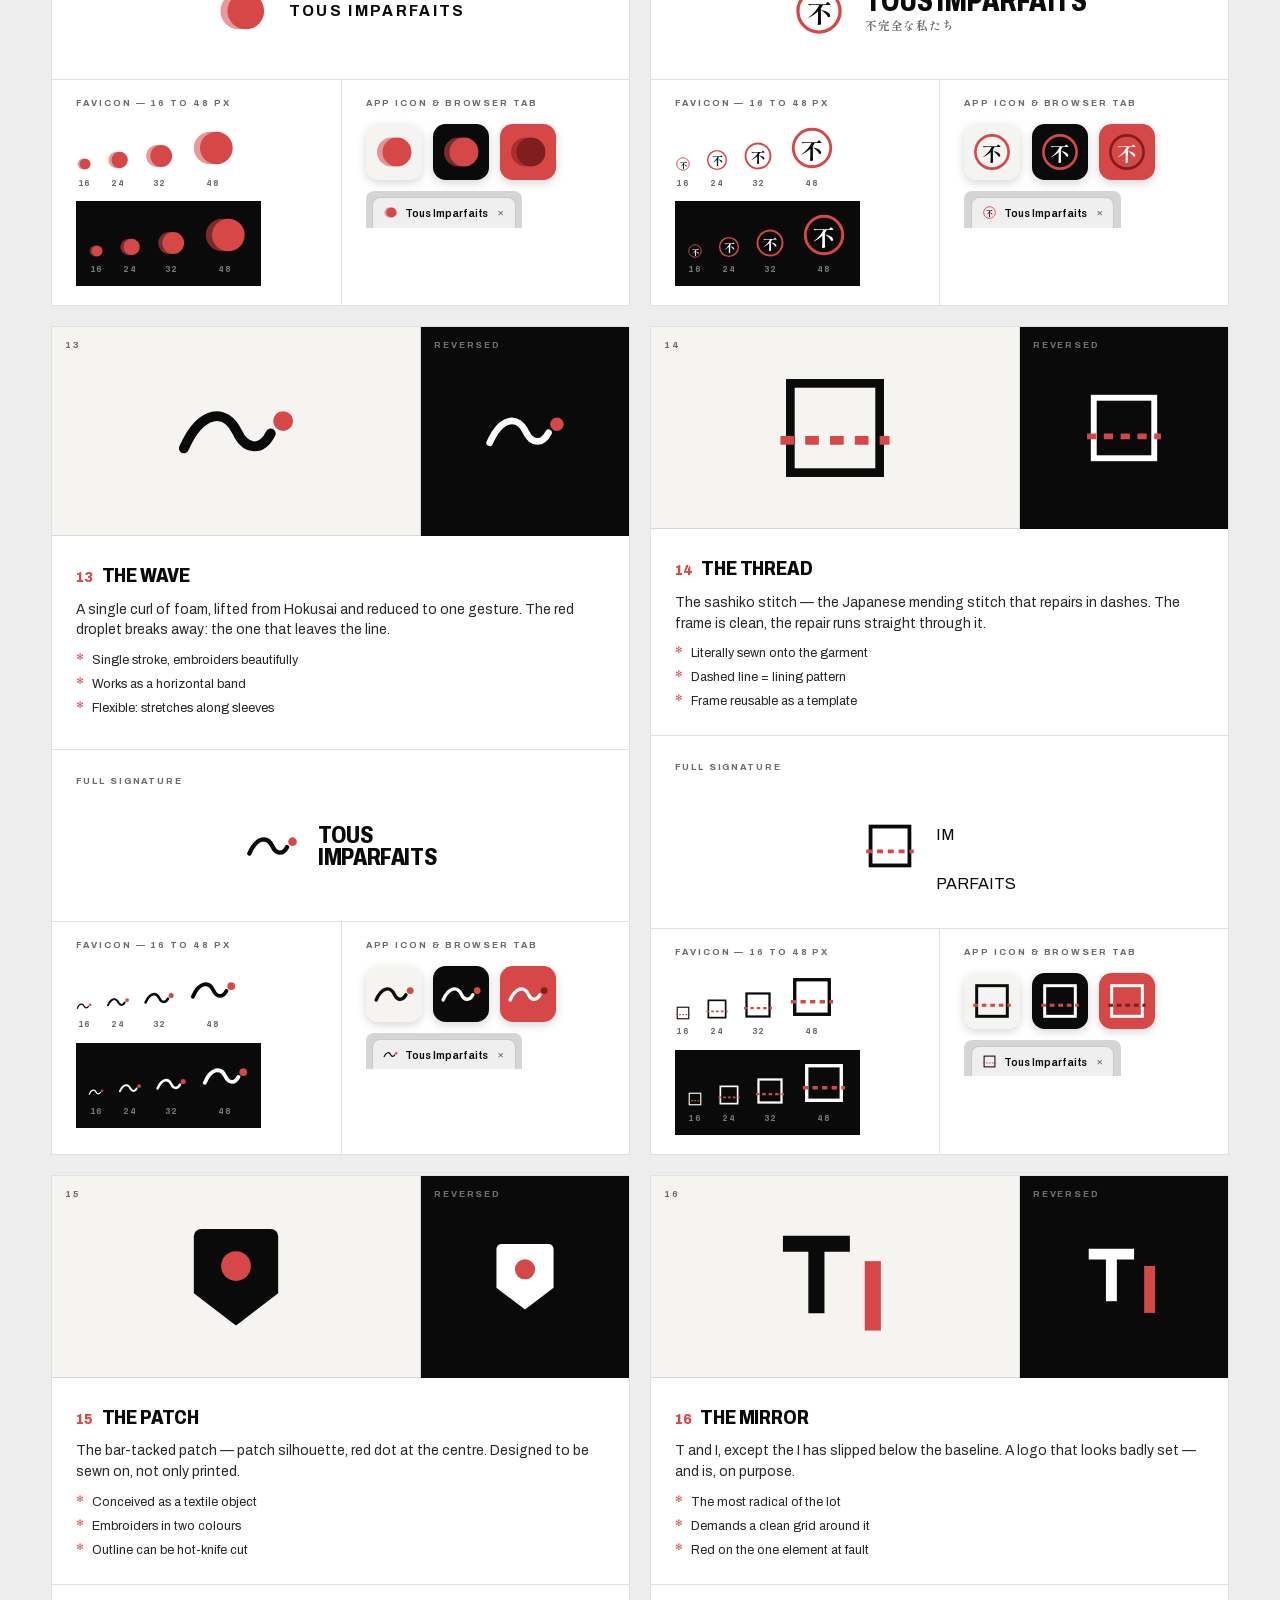
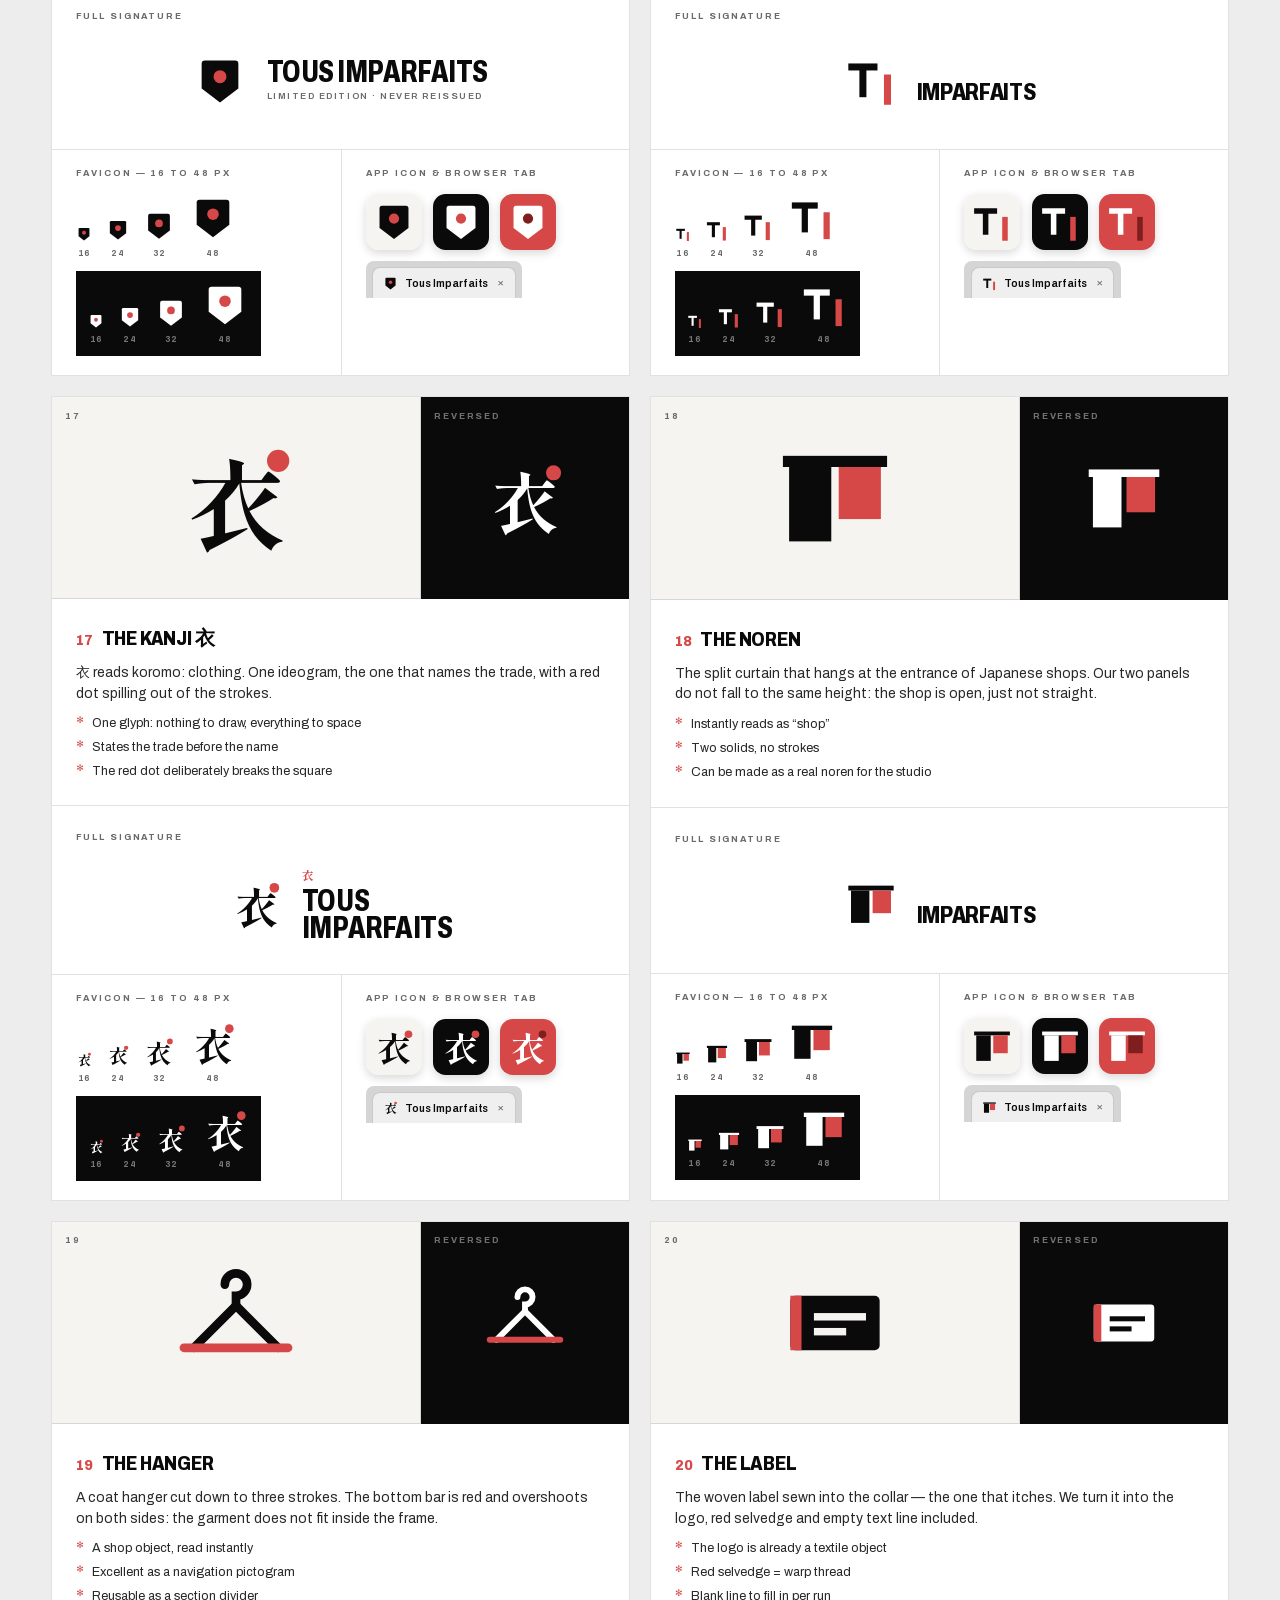
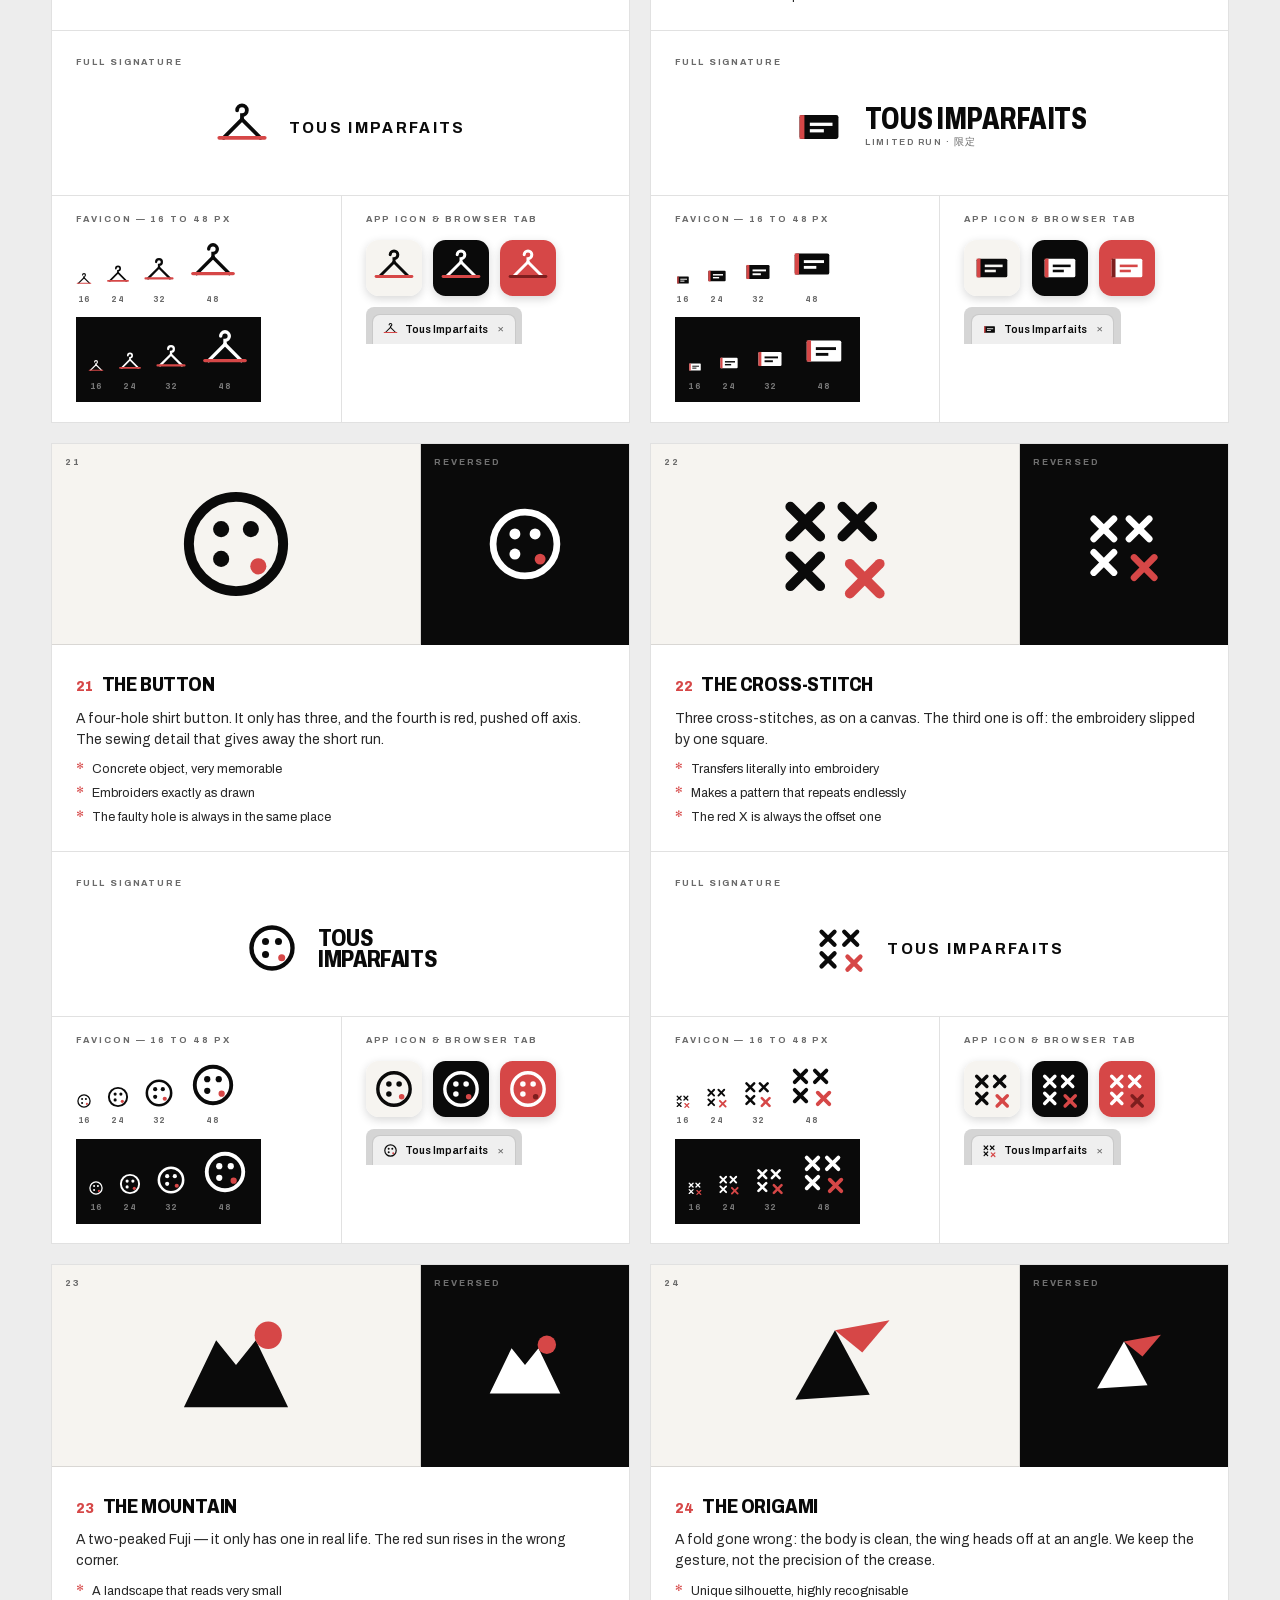
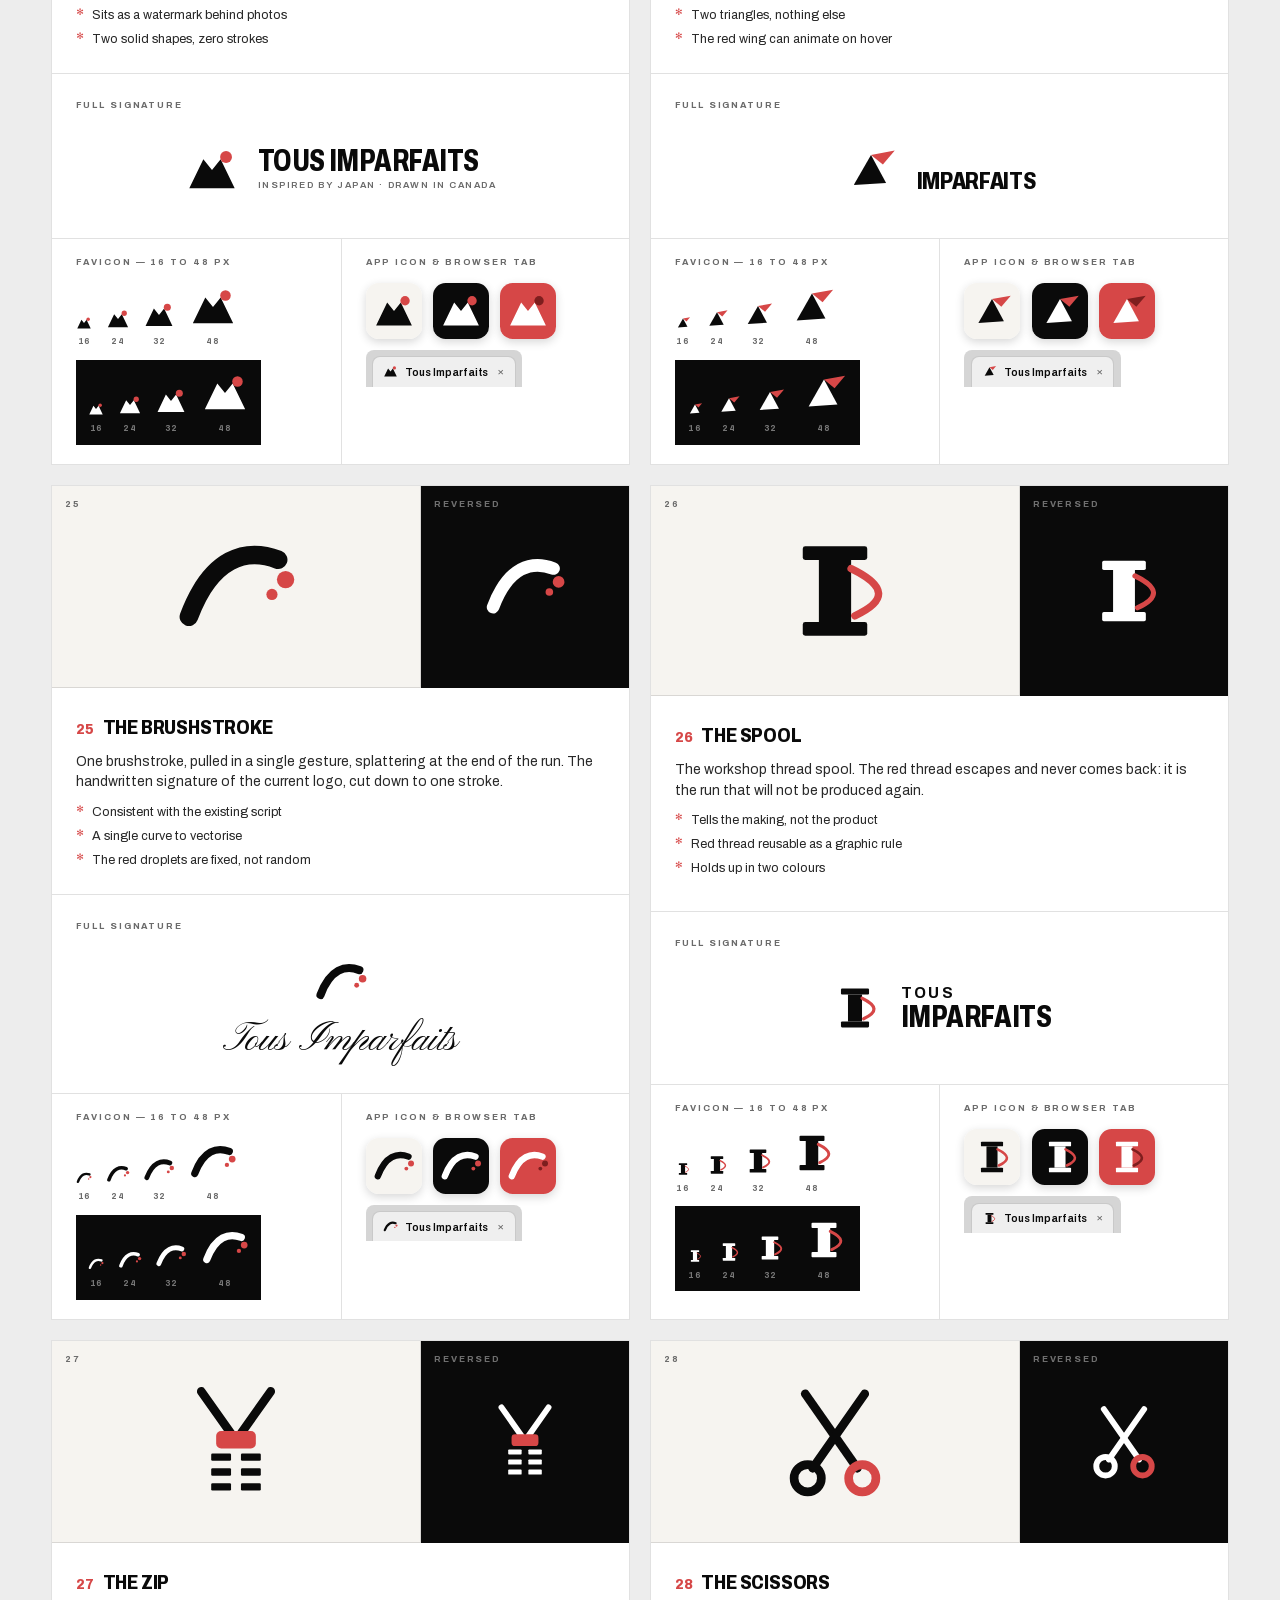
==== commit 7d954f78: "Rencontre : le nom parle passe a l'echelle superieure TOUS IMPARFAITS gagne environ soixante pour ce" ====
--- a/brand/index.html
+++ b/brand/index.html
@@ -10,13 +10,15 @@
 <title>Tous Imparfaits — 60 pistes d'identité</title>
 <meta name="description" content="Soixante pistes de logo, favicon et app icon : trente pour Tous Imparfaits, trente pour Imparfaits. Planche de travail, rien n'est appliqué au site.">
 <meta name="robots" content="noindex, nofollow">
-<link rel="icon" href="../assets/favicon.svg?v=8" type="image/svg+xml">
-<link rel="icon" href="../assets/icons/favicon.ico?v=8" sizes="16x16 32x32 48x48">
-<link rel="apple-touch-icon" href="../assets/icons/apple-touch-icon.png?v=7">
+<link rel="icon" href="../assets/favicon.svg?v=9" type="image/svg+xml">
+<link rel="icon" href="../assets/icons/favicon.ico?v=9" sizes="16x16 32x32 48x48">
+  <link rel="icon" type="image/png" sizes="32x32" href="../assets/icons/favicon-32.png?v=9">
+  <link rel="icon" type="image/png" sizes="16x16" href="../assets/icons/favicon-16.png?v=9">
+<link rel="apple-touch-icon" href="../assets/icons/apple-touch-icon.png?v=8">
 <meta name="theme-color" content="#0a0a0a">
 <link rel="stylesheet" href="styles.css?v=27">
 <link rel="stylesheet" href="../assets/tilogo.css?v=4">
-<link rel="stylesheet" href="../assets/rebanim.css?v=5">
+<link rel="stylesheet" href="../assets/rebanim.css?v=6">
 <link rel="stylesheet" href="../assets/pagei18n.css?v=3">
 </head>
 <body>
--- a/assets/rebanim.css
+++ b/assets/rebanim.css
@@ -22,12 +22,12 @@
   display: block; flex: none; height: 1px; background: rgba(var(--ink-rgb), .28);
   width: 0; transition: width .68s var(--ease, cubic-bezier(.16, .84, .32, 1)) .1s;
 }
-.rebnom.is-on .rebnom__r { width: clamp(30px, 7vw, 68px); }
+.rebnom.is-on .rebnom__r { width: clamp(38px, 8.5vw, 88px); }
 .rebnom__t {
   font-family: 'ArchivoVar', 'Archivo', system-ui, sans-serif;
   font-variation-settings: 'wdth' 90, 'wght' 700;
-  text-transform: uppercase; font-size: clamp(.62rem, 1.7vw, 1rem);
-  letter-spacing: .26em; padding-left: .13em;
+  text-transform: uppercase; font-size: clamp(.9rem, 2.7vw, 1.62rem);
+  letter-spacing: .24em; padding-left: .12em;
   color: var(--mut, var(--grey)); white-space: nowrap;
 }
 @media (prefers-reduced-motion: reduce) {
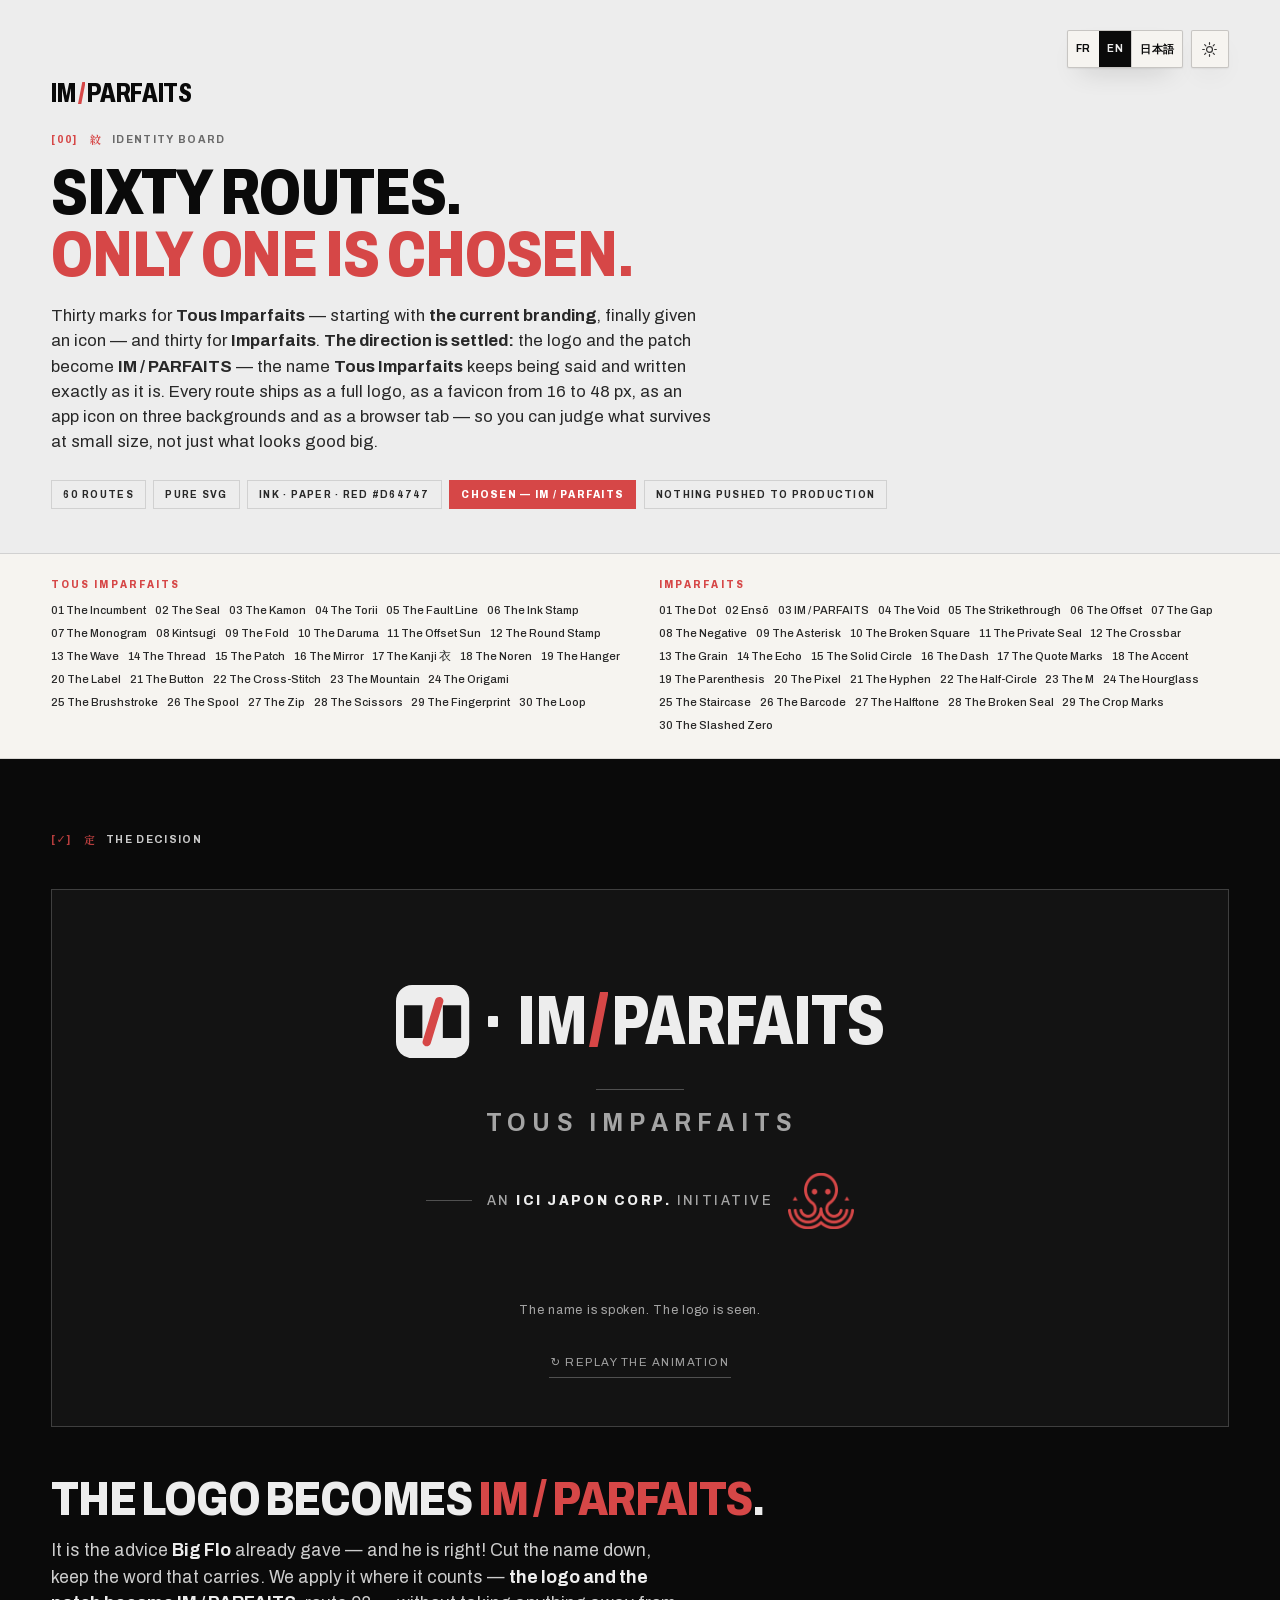
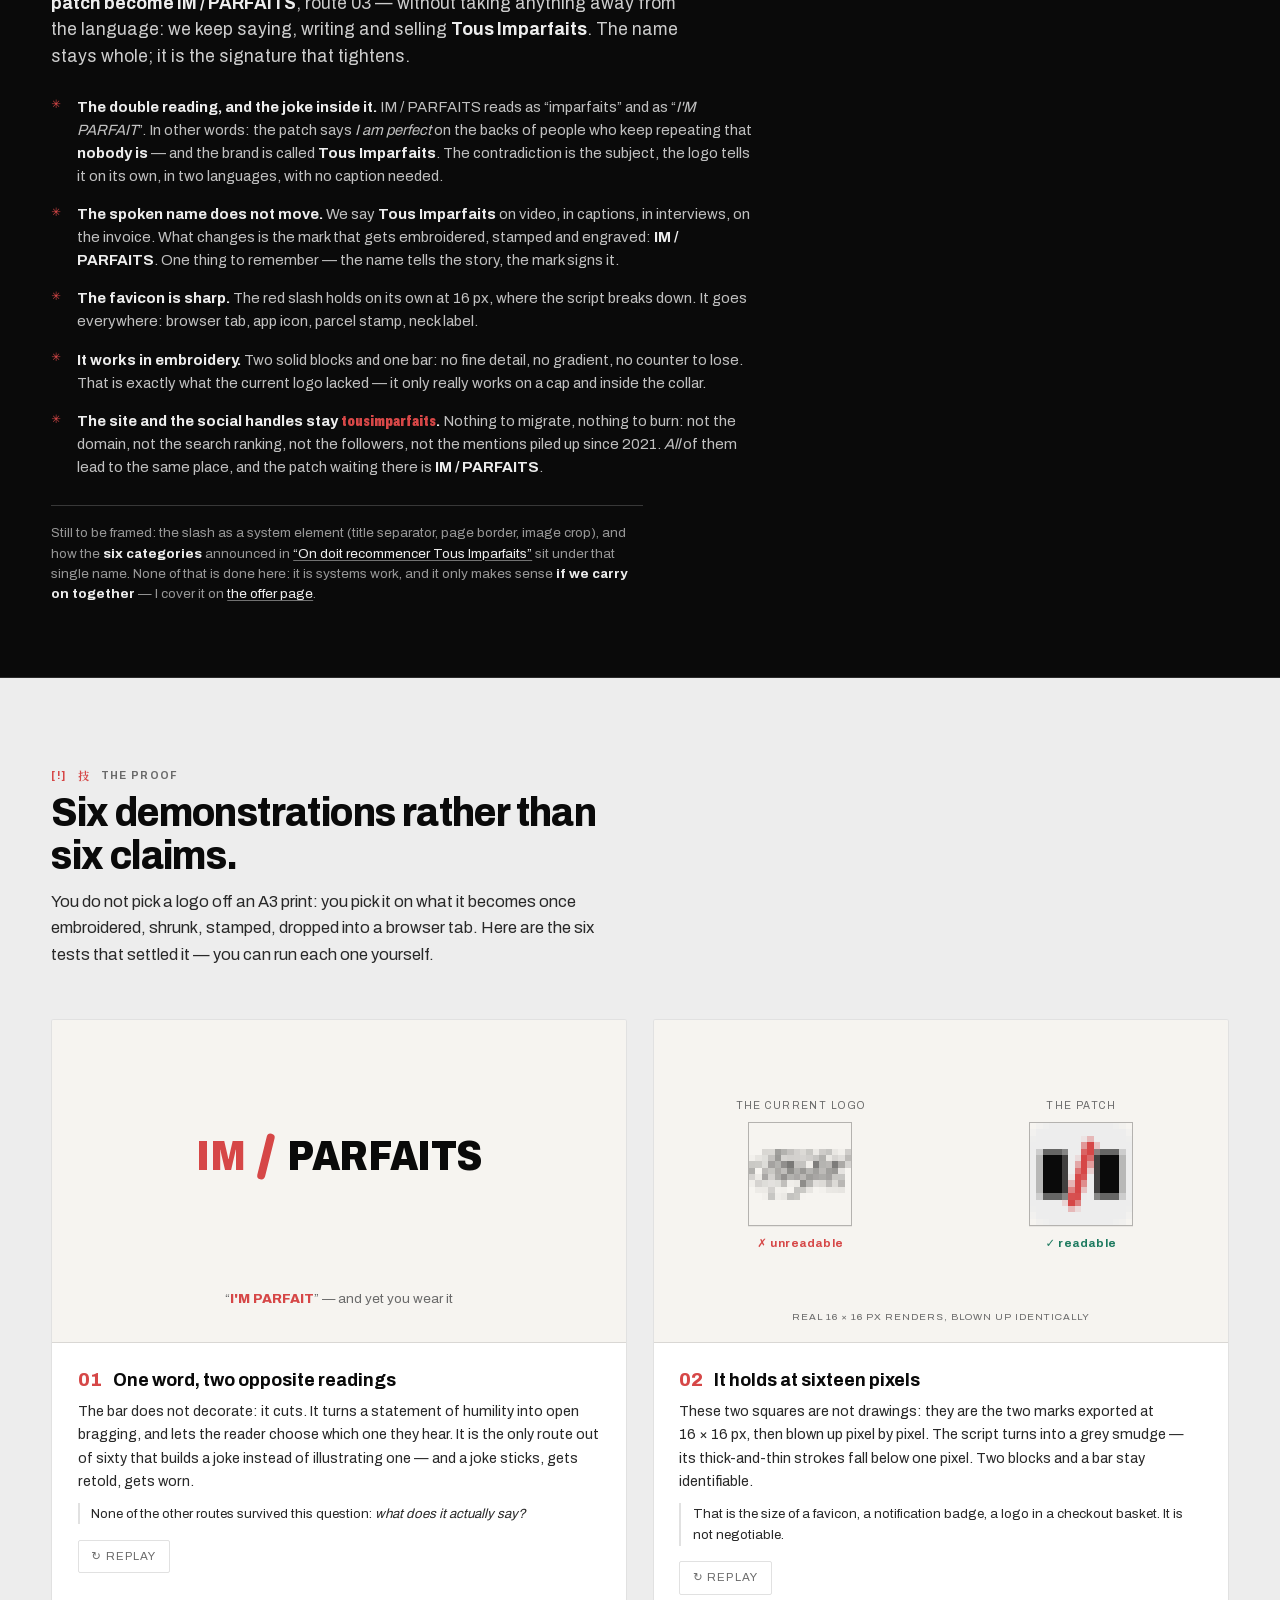
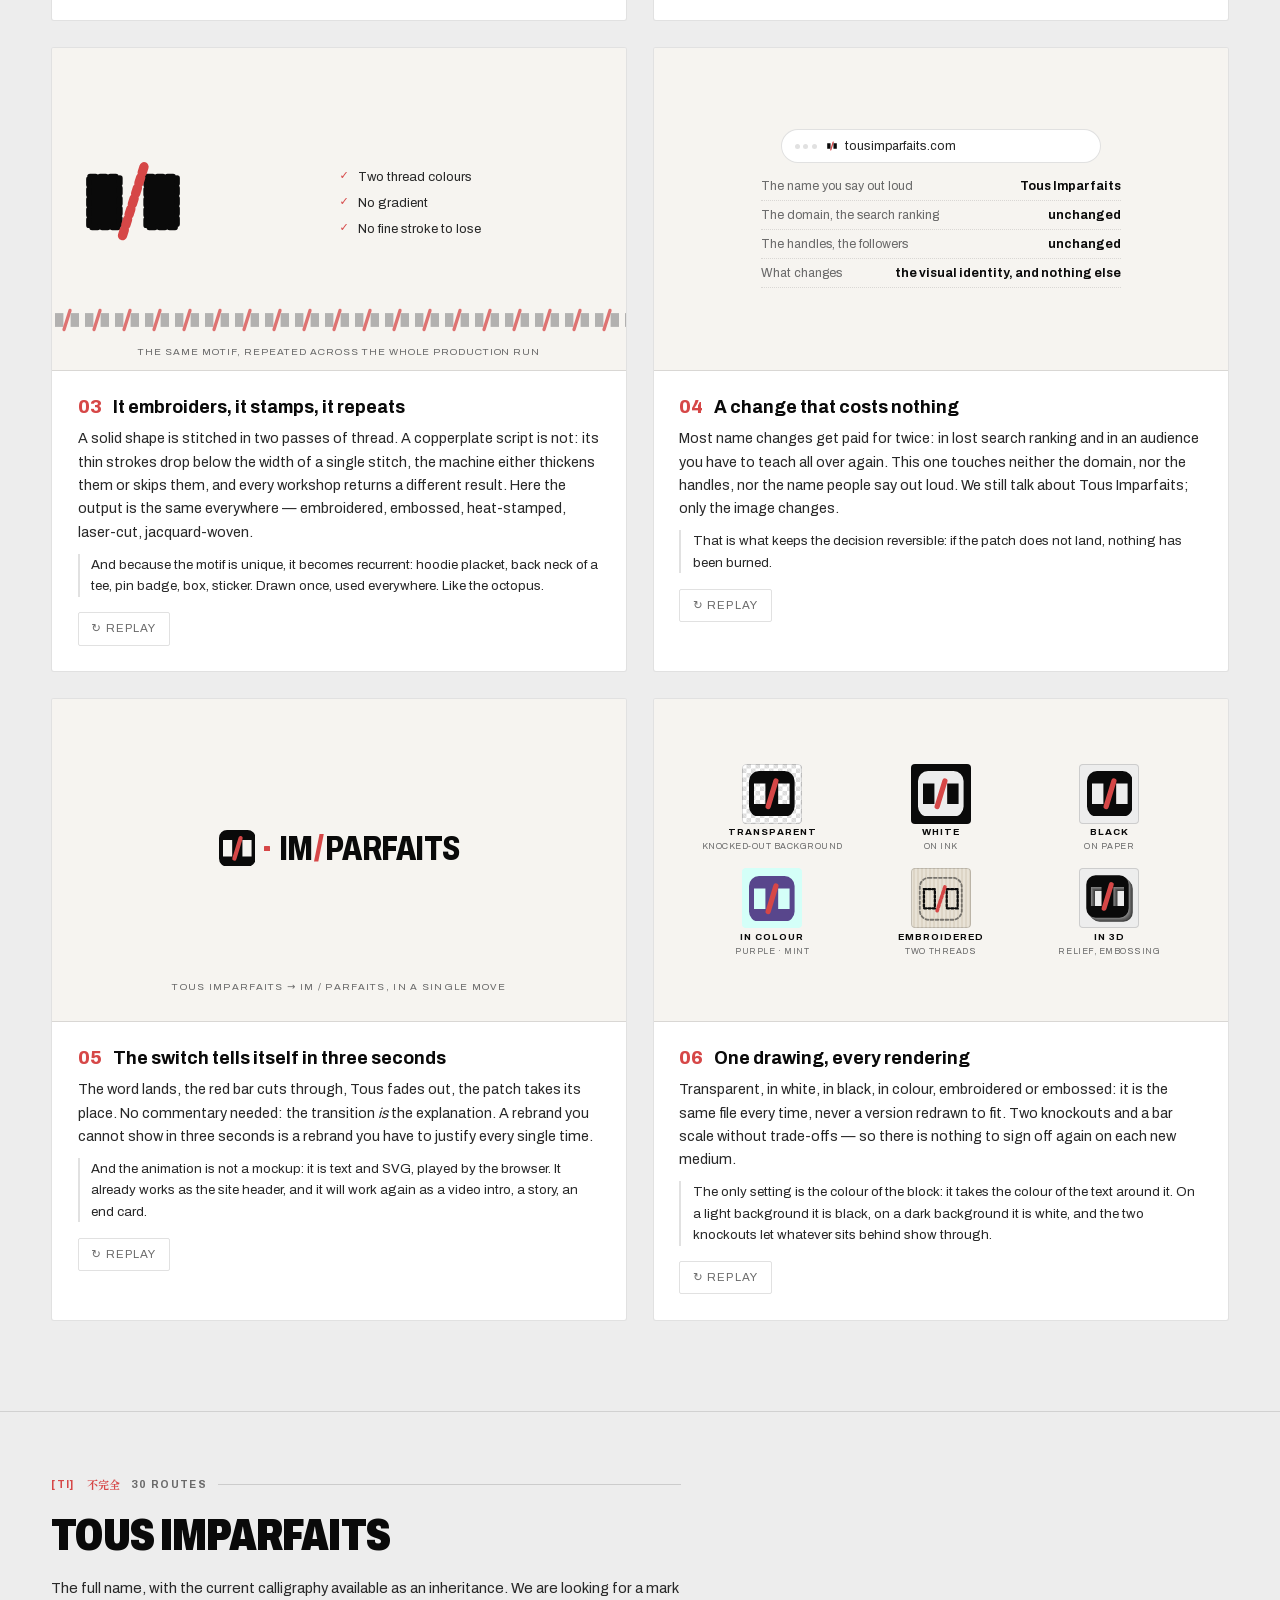
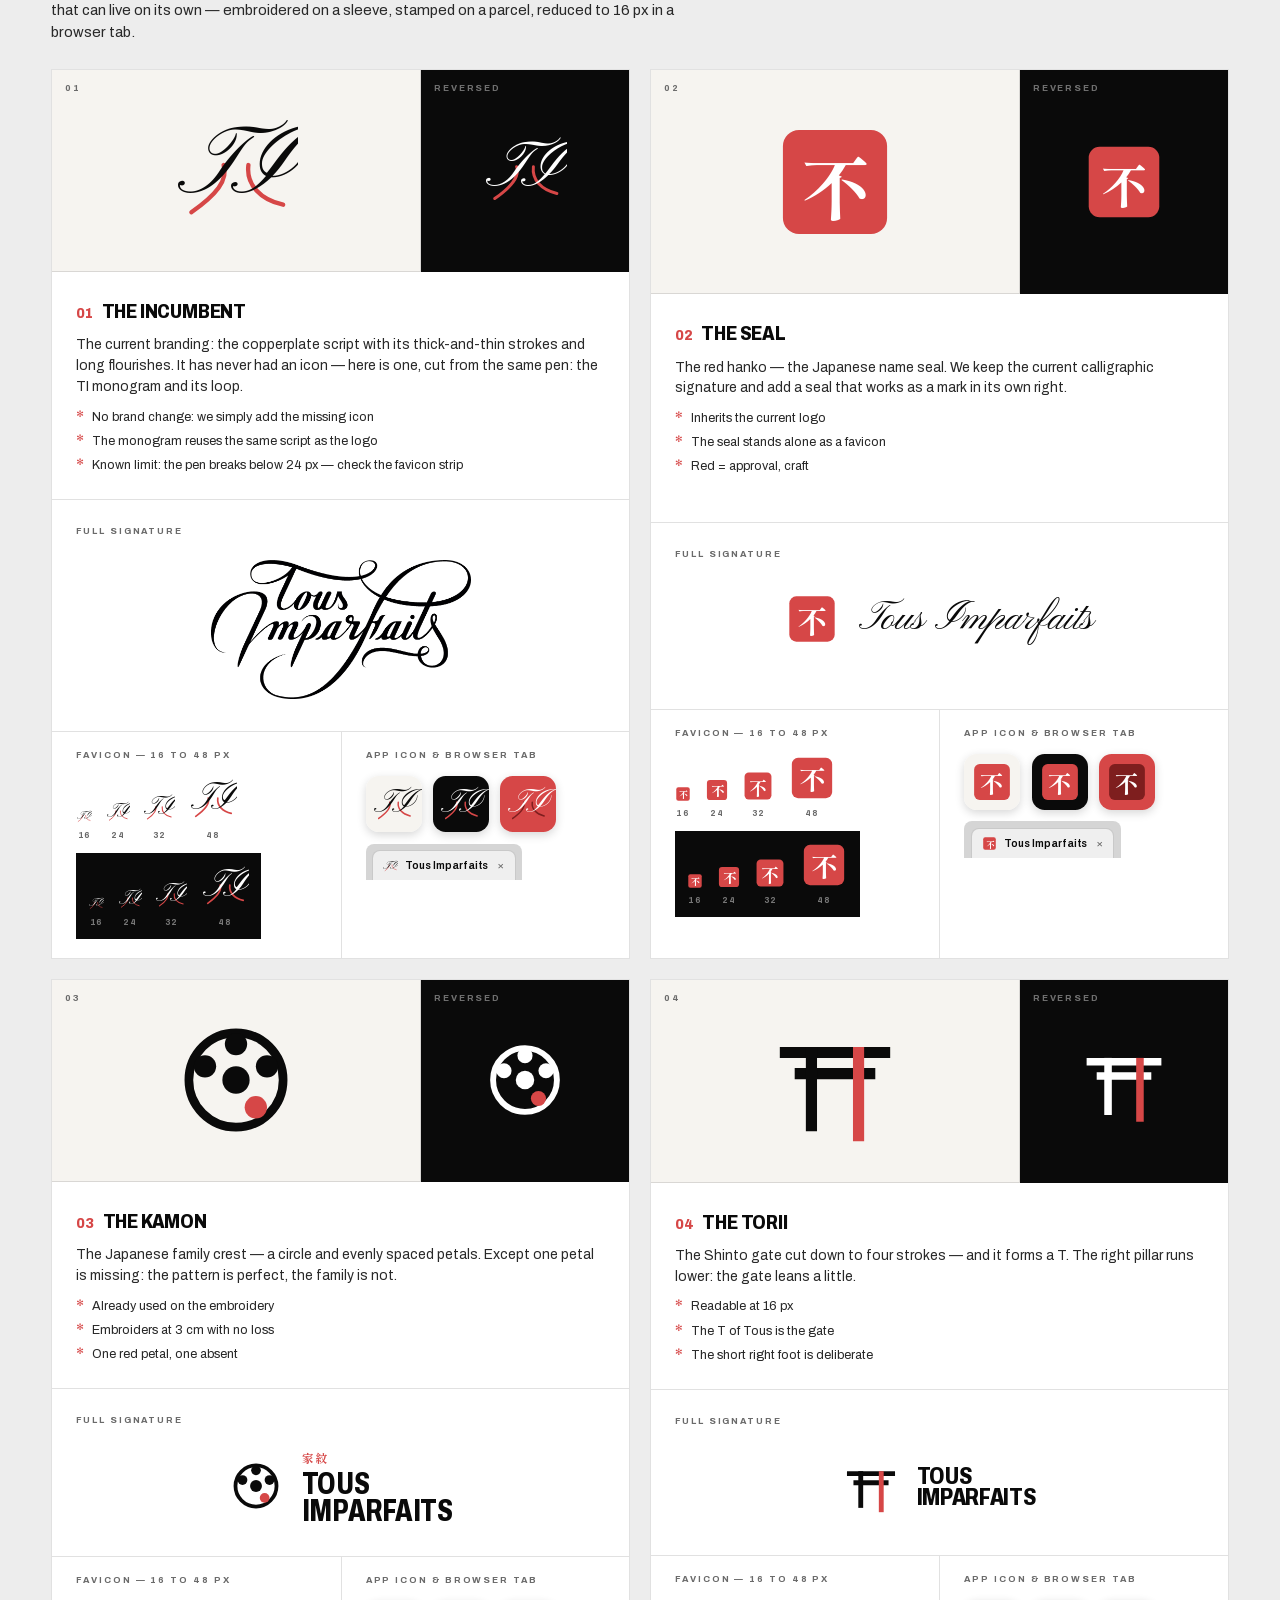
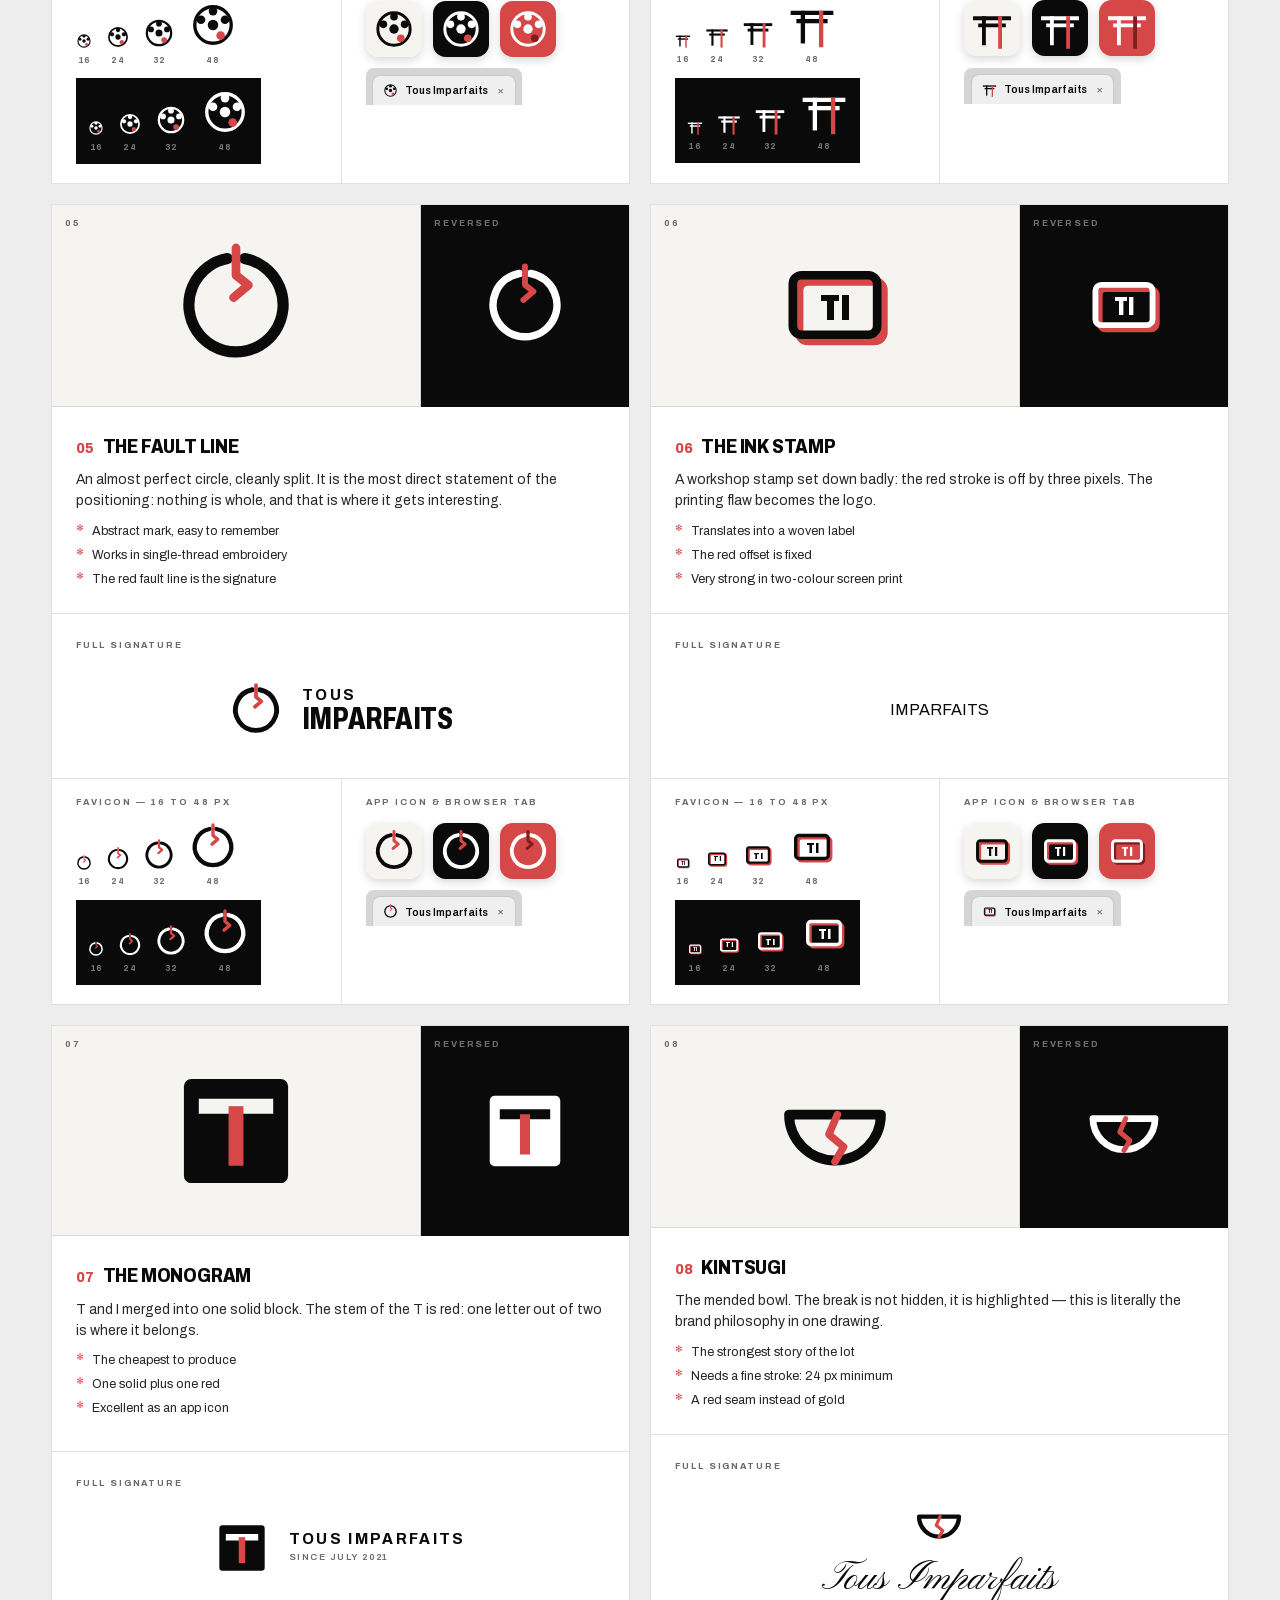
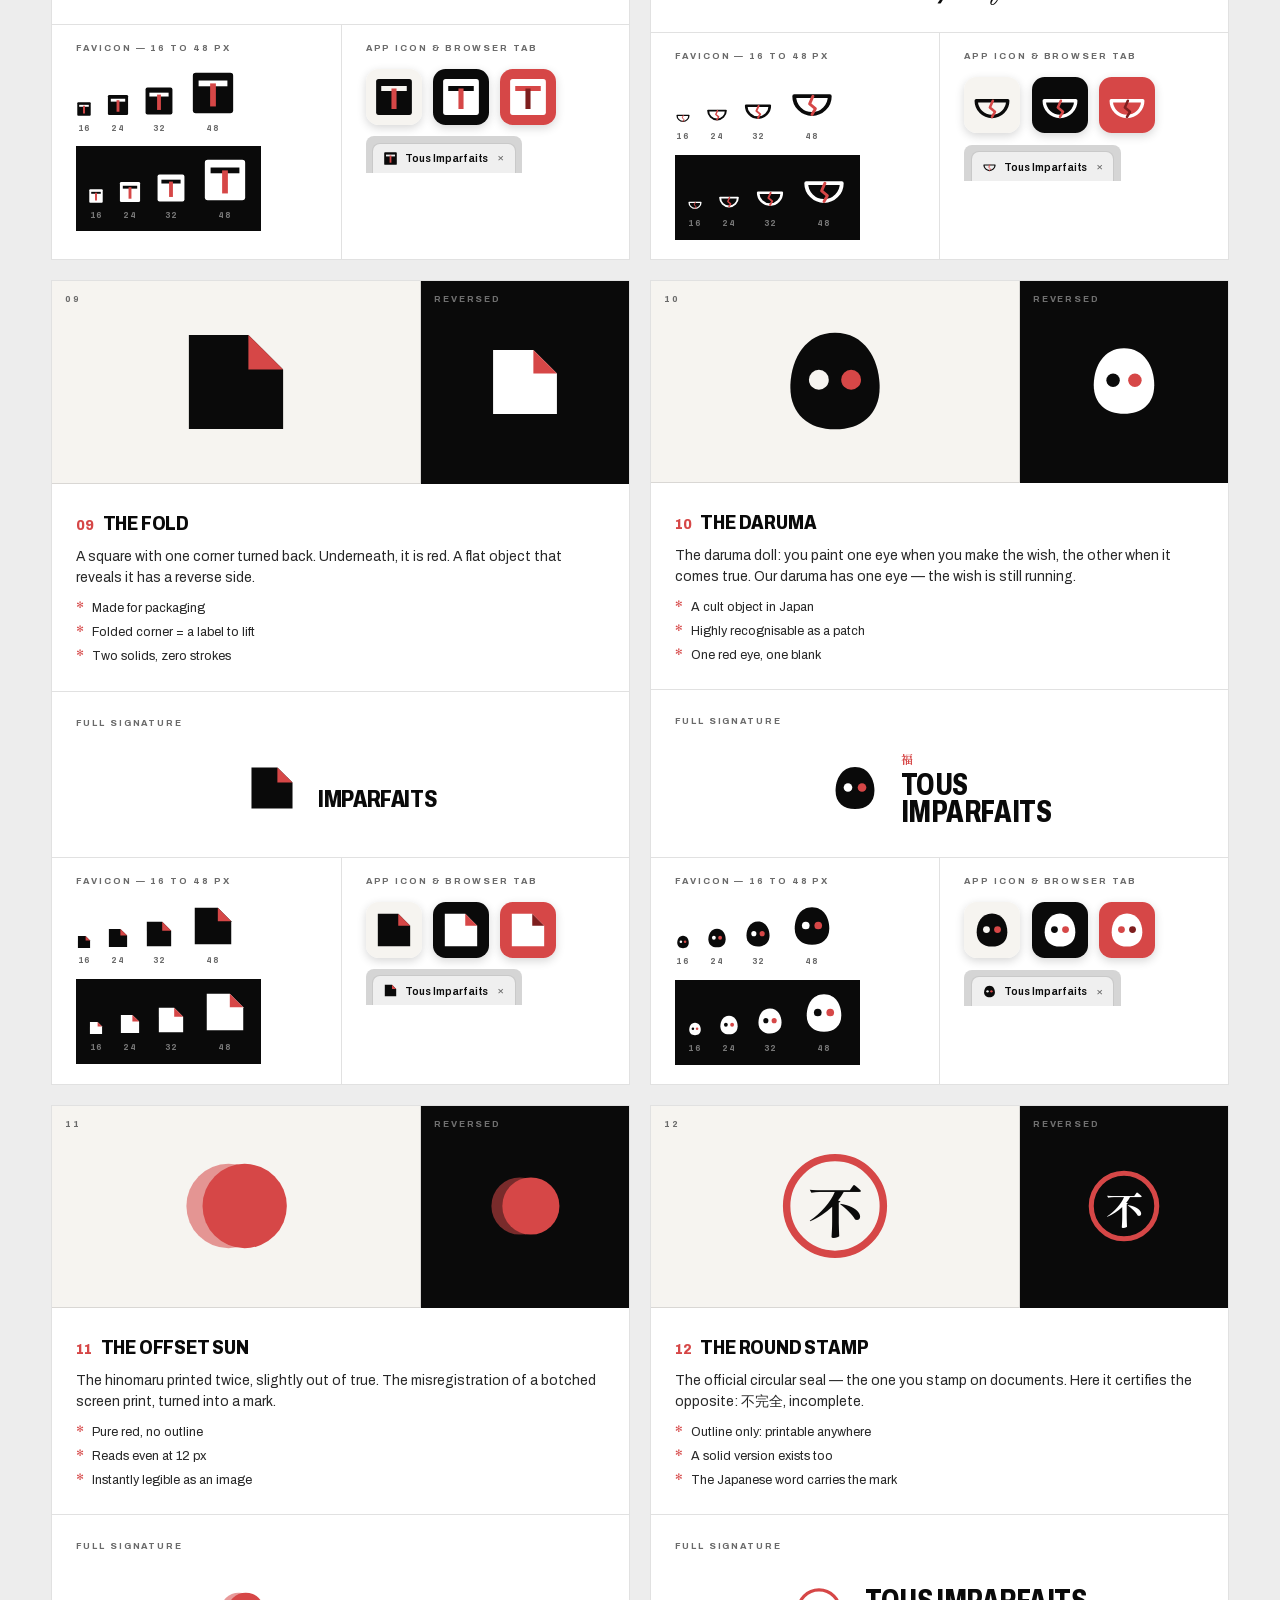
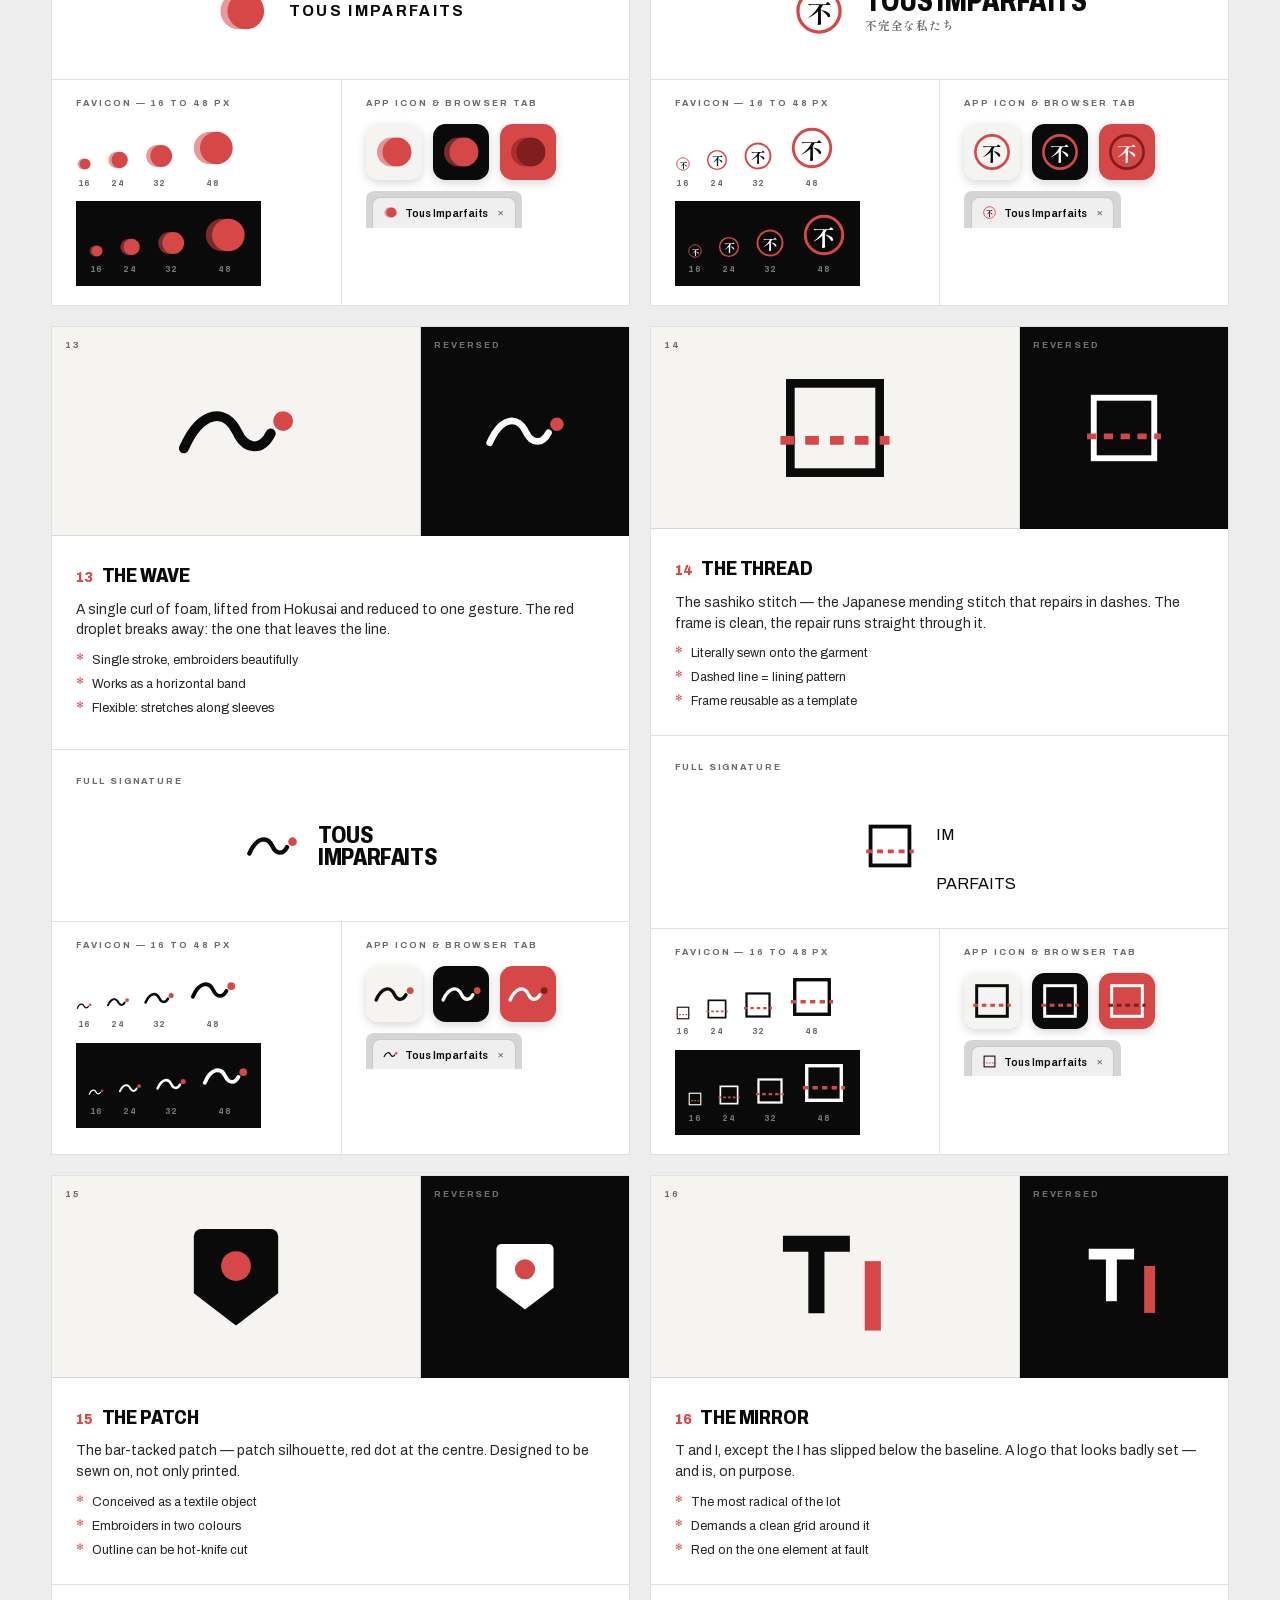
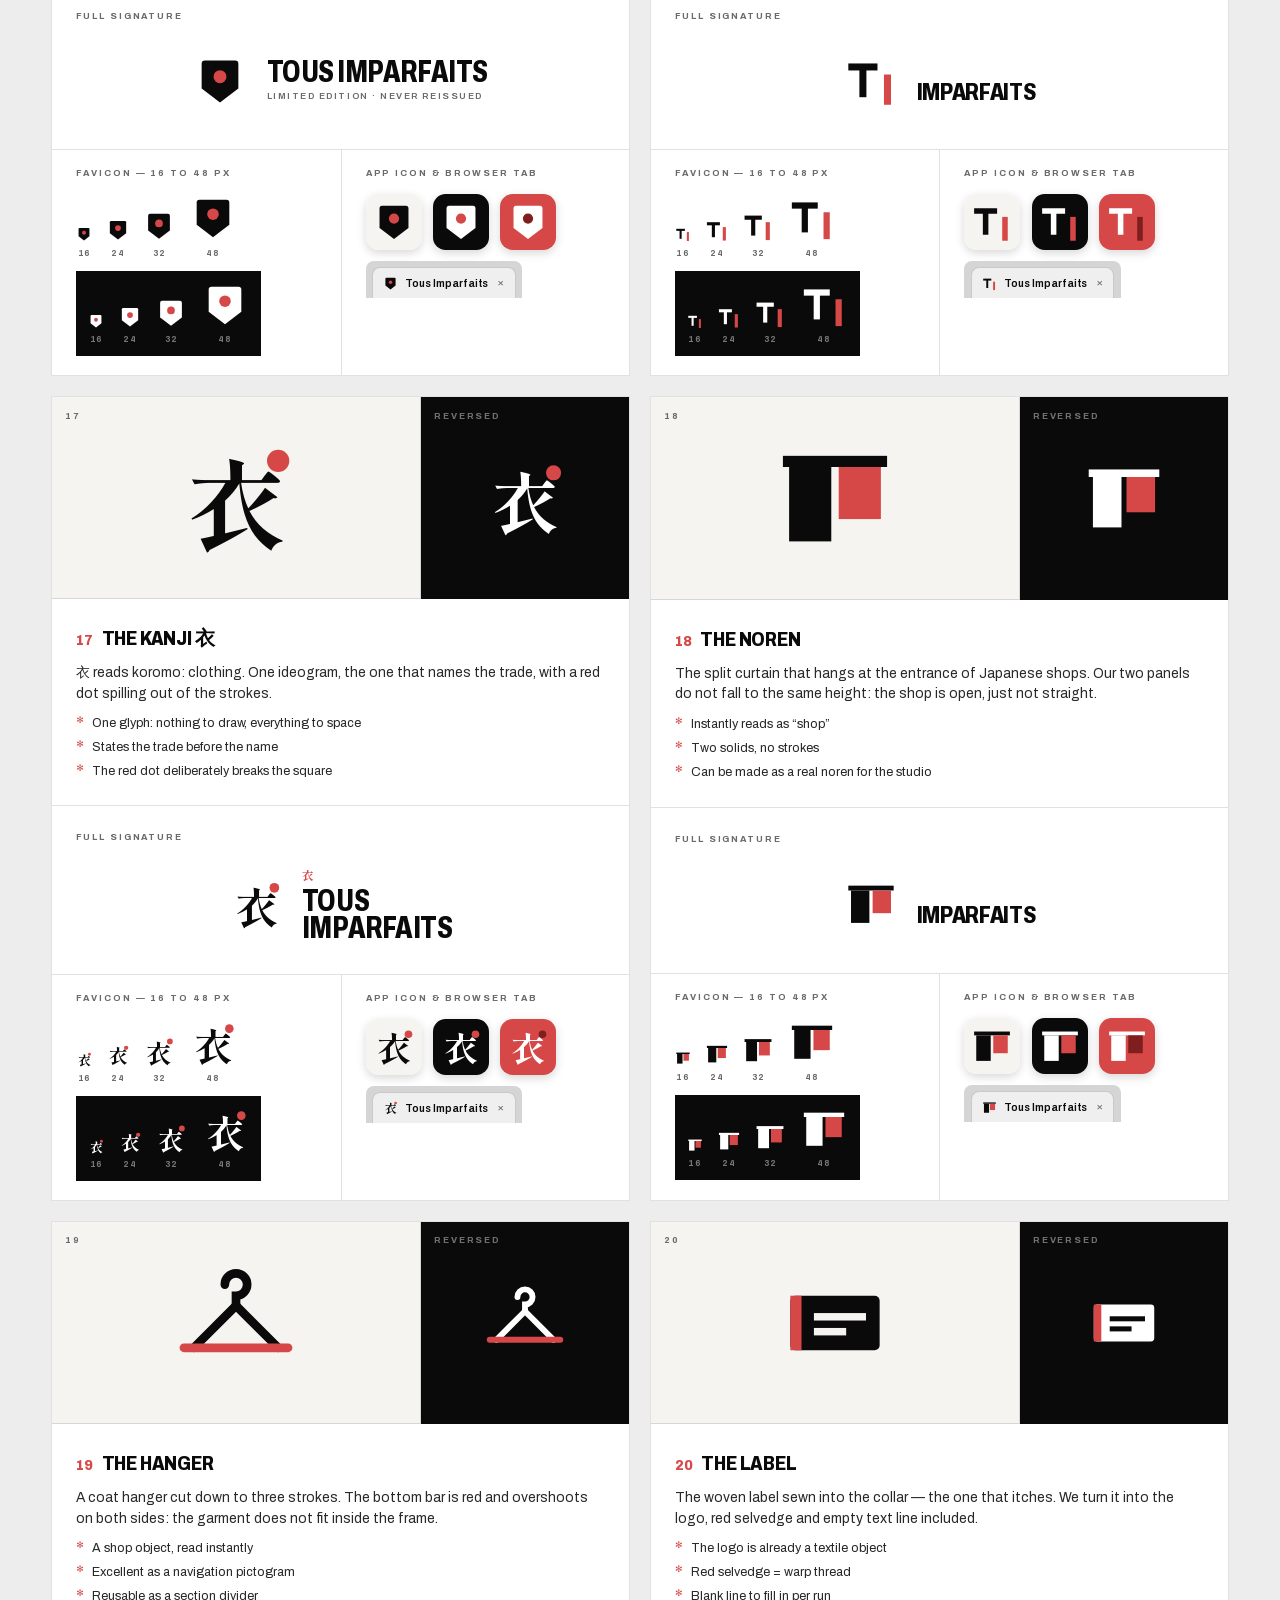
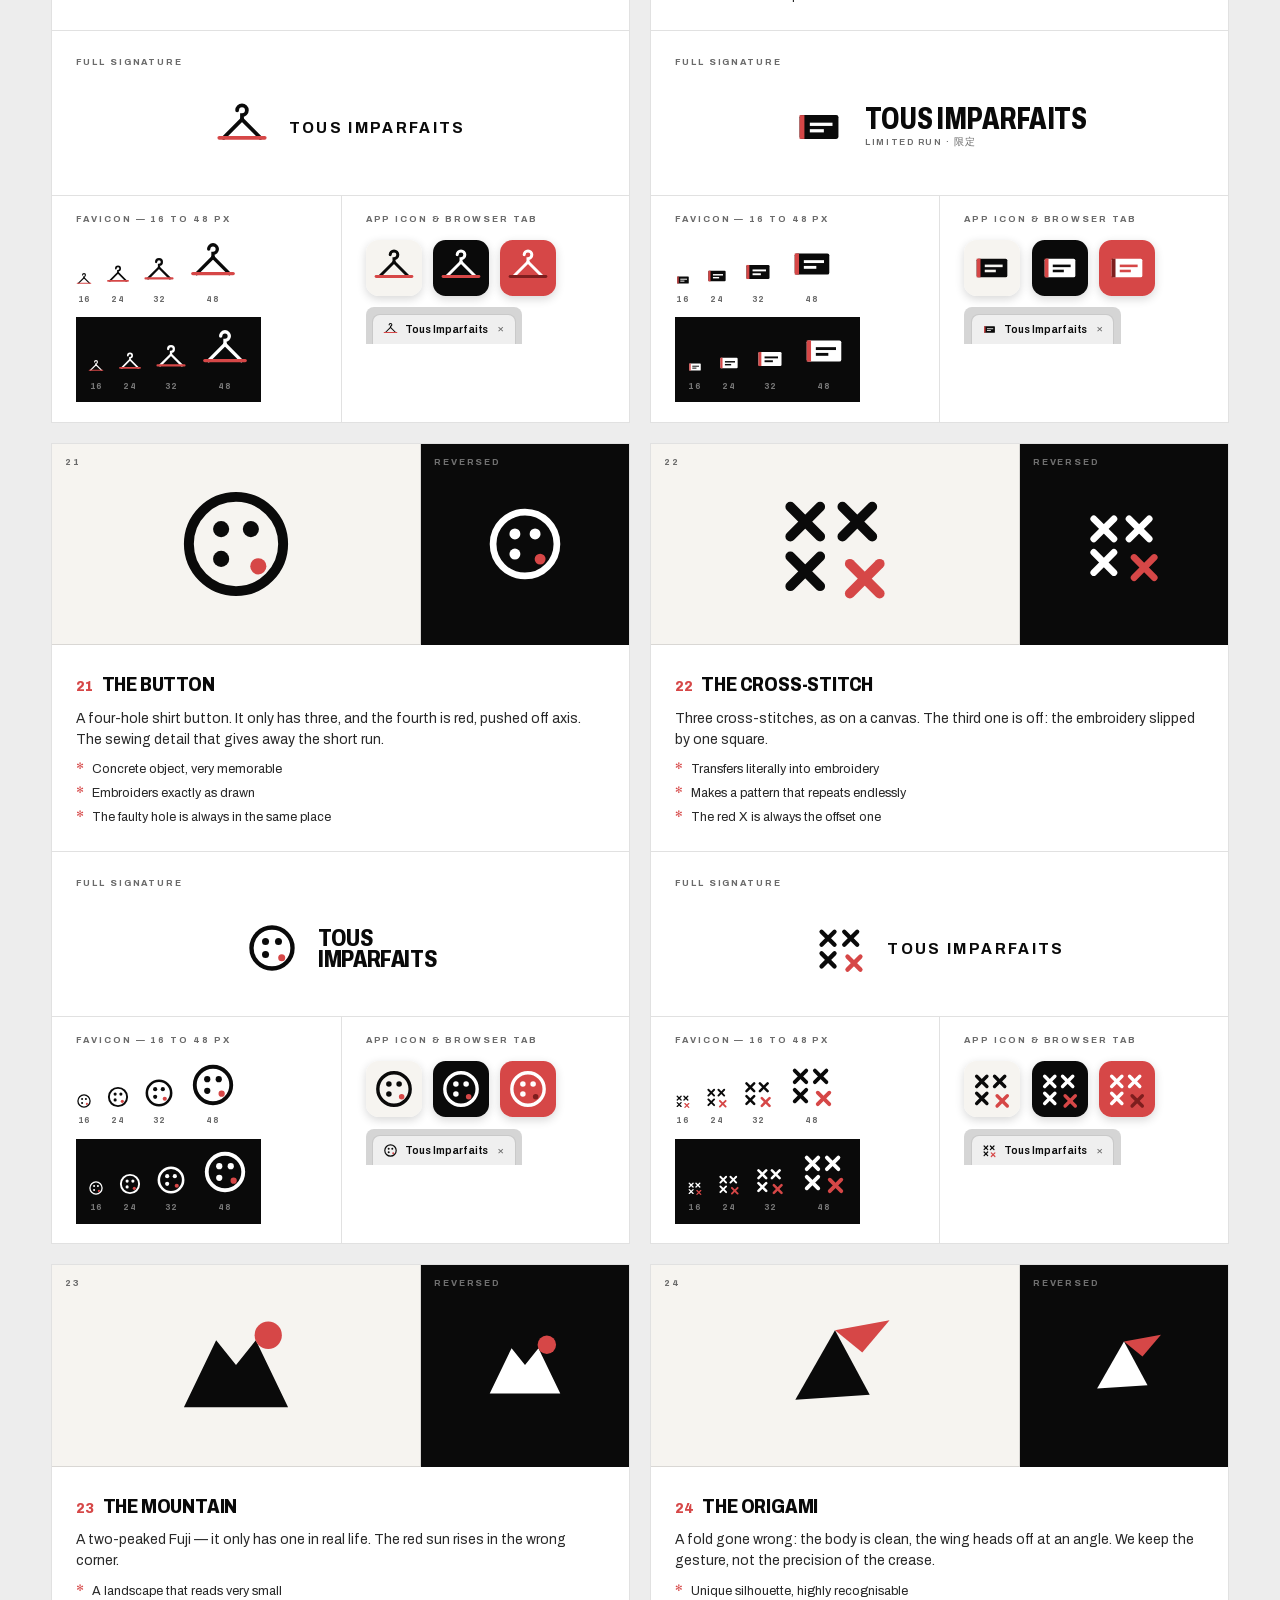
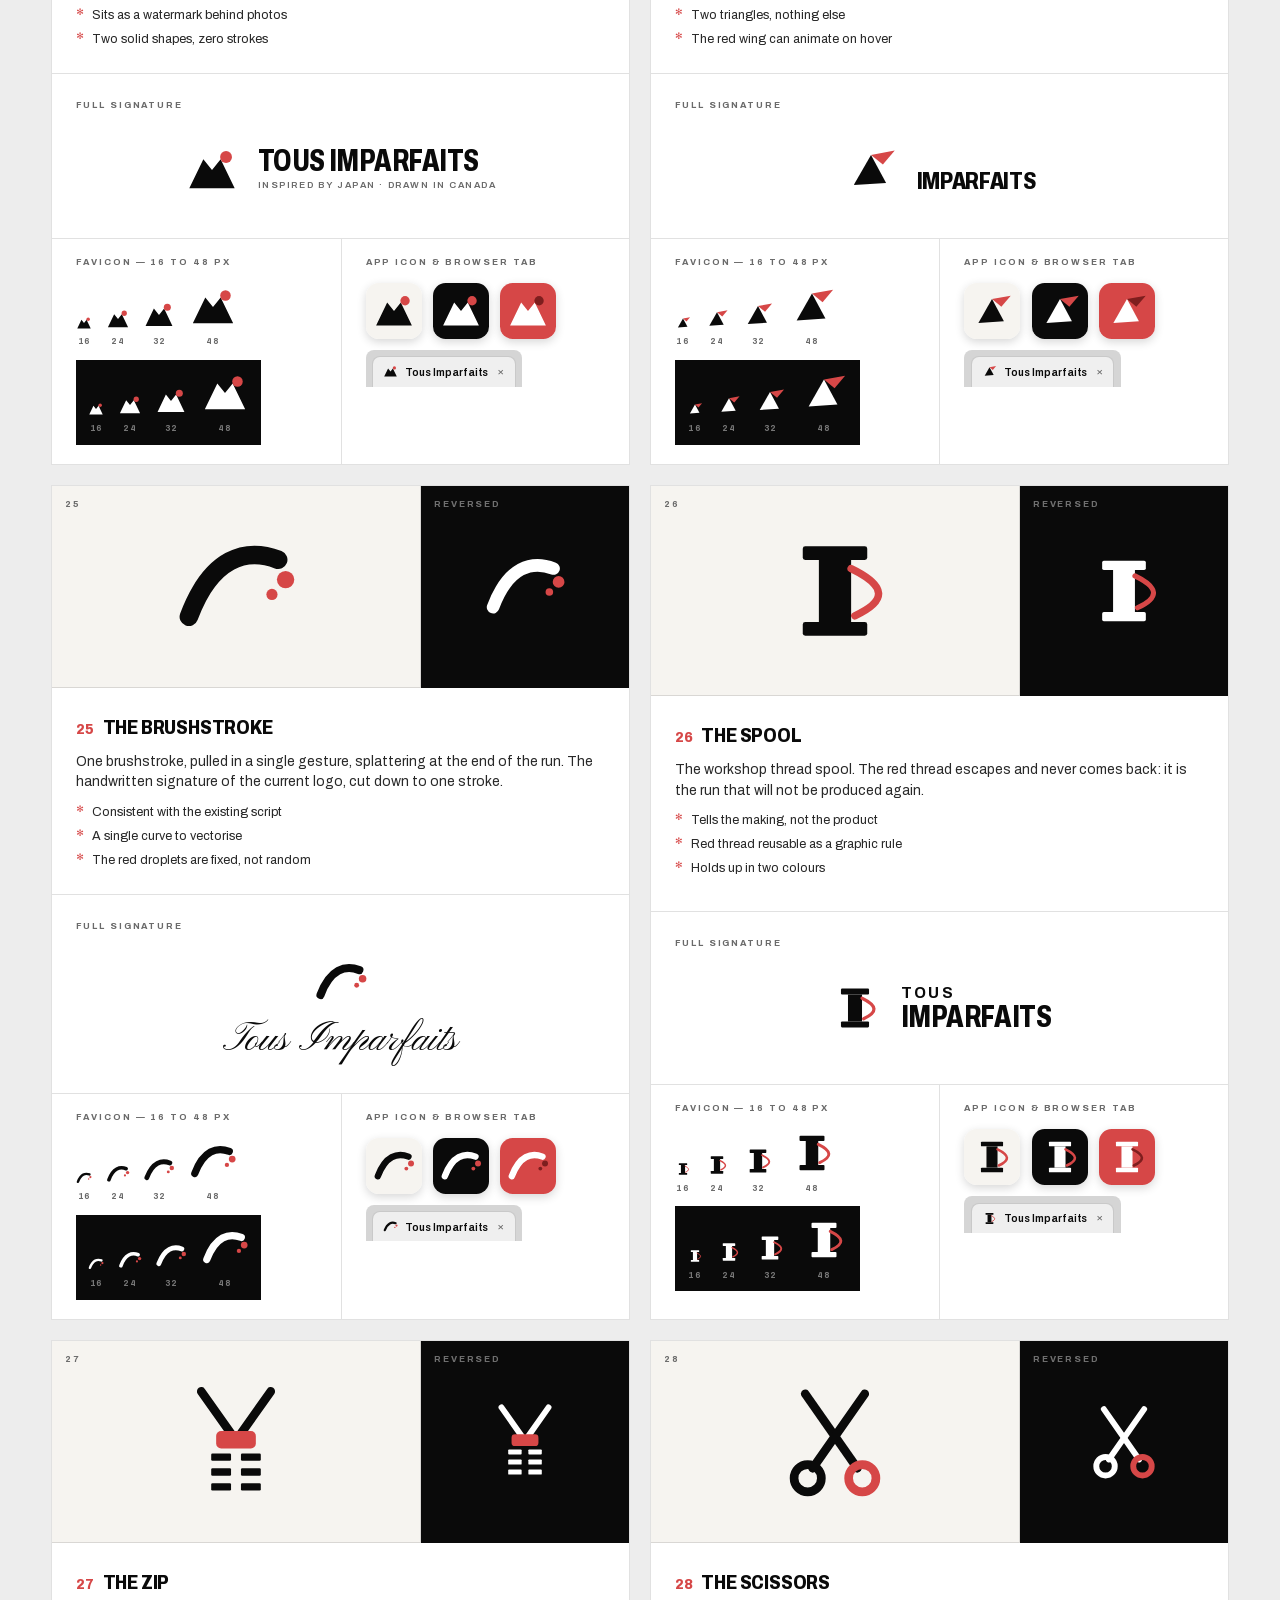
==== commit d682325c: "Section rebranding en six blocs, verrou IM/PARFAITS sur /brand et /offre, traductions" ====
--- a/brand/index.html
+++ b/brand/index.html
@@ -17,7 +17,7 @@
 <link rel="apple-touch-icon" href="../assets/icons/apple-touch-icon.png?v=8">
 <meta name="theme-color" content="#0a0a0a">
 <link rel="stylesheet" href="styles.css?v=27">
-<link rel="stylesheet" href="../assets/tilogo.css?v=4">
+<link rel="stylesheet" href="../assets/tilogo.css?v=6">
 <link rel="stylesheet" href="../assets/rebanim.css?v=6">
 <link rel="stylesheet" href="../assets/pagei18n.css?v=3">
 </head>
@@ -2215,7 +2215,7 @@
 </footer>
 <script src="../assets/theme.js?v=26" defer></script>
 <script src="../assets/pagei18n.js?v=6" data-dict="i18n/" defer></script>
-<script src="../assets/tilogo.js?v=3" defer></script>
+<script src="../assets/tilogo.js?v=4" defer></script>
 <script src="../assets/rebanim.js?v=27" defer></script>
 <script src="anim.js?v=26" defer></script>
 </body>
--- a/assets/tilogo.css
+++ b/assets/tilogo.css
@@ -63,7 +63,12 @@
 }
 .tilogo.no-anim * { transition: none !important; }
 
-.tilogo--hdr { font-size: 1.32rem; }
+.tilogo--hdr { font-size: 1.32rem; transition: font-size .5s var(--ease, cubic-bezier(.16,.84,.32,1)); }
+/* Pendant l'intro, le verrou affiche encore le nom entier : a taille finale il
+   passait par-dessus le premier menu entre 860 et 1400 px. Il joue donc ses
+   trois premieres phases un cran plus petit, puis reprend sa taille. */
+.tilogo--hdr:not(.p4) { font-size: .95rem; }
+@media (prefers-reduced-motion: reduce) { .tilogo--hdr { transition: none; } }
 .tilogo--closer {
   justify-content: center; margin: 0 auto clamp(1.4rem, 2.6vw, 2.2rem);
   font-size: clamp(.95rem, 2vw, 1.4rem); letter-spacing: .16em;
@@ -74,7 +79,7 @@
 .tilogo--closer.p2 .tilogo__sl { margin: 0 .1em 0 .04em; }
 .tilogo--ft { margin-bottom: 1rem; font-size: 1.5rem; color: var(--on-ink, var(--paper)); }
 /* hors lien, le curseur annonce qu'un clic rejoue l'intro */
-.tilogo--closer, .tilogo--ft { cursor: pointer; }
+.tilogo--closer, .tilogo--ft, .tilogo--board { cursor: pointer; }
 @media (max-width: 560px) { .tilogo--hdr { font-size: 1.1rem; } }
 
 /* ═══════════════════════════════════════════════════════════════════════════
